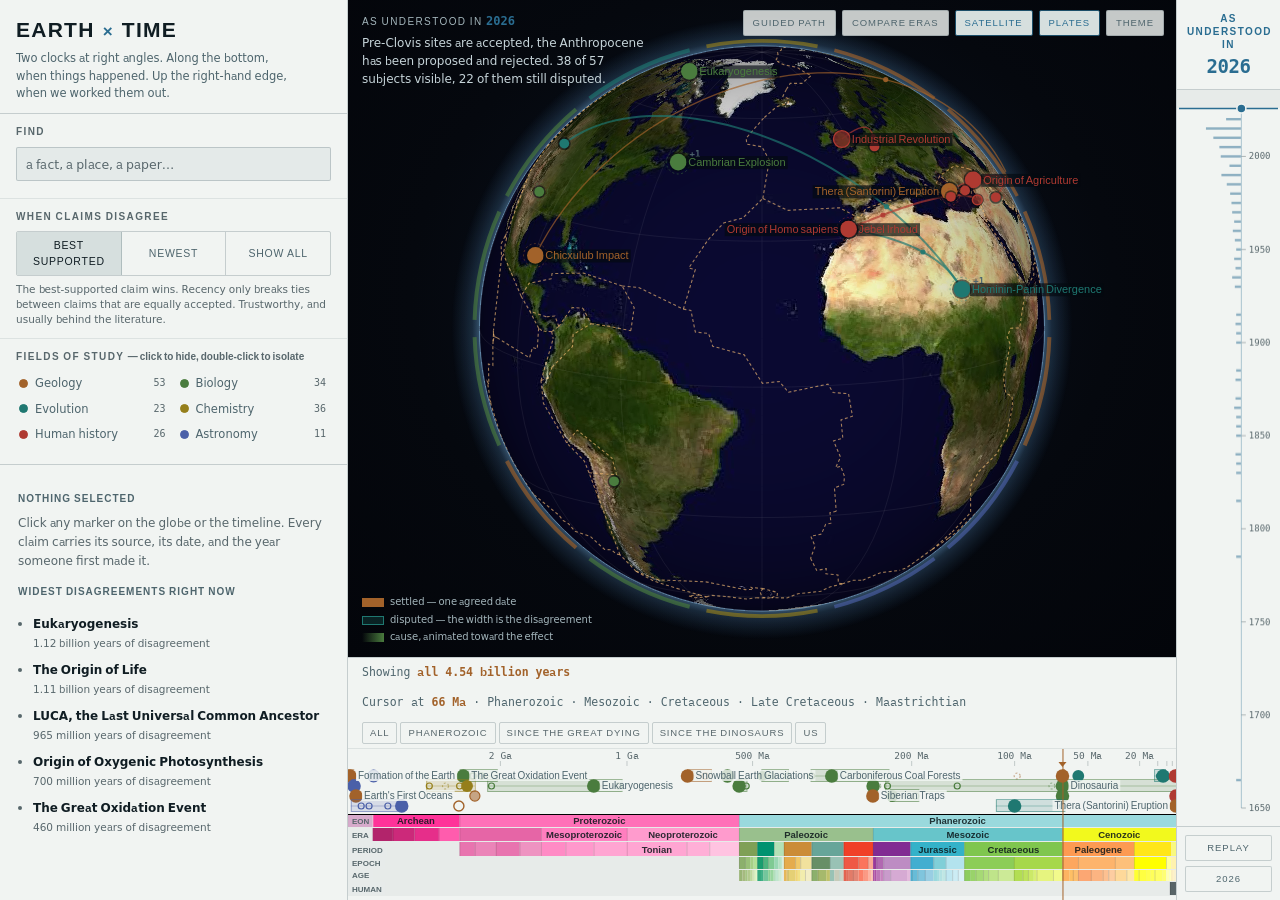
==== artifact.html @ 078c0644 "Make every small string readable, and measure it rather than eyeball it Two causes, one symptom: at " ====
<title>Earth × Time</title>
<style>
@font-face{font-family:'xt-sans';font-style:normal;font-weight:400;font-display:block;src:url([data-uri]) format('woff2');}
@font-face{font-family:'xt-sans';font-style:normal;font-weight:600;font-display:block;src:url([data-uri]) format('woff2');}
@font-face{font-family:'xt-cond';font-style:normal;font-weight:600;font-display:block;src:url([data-uri]) format('woff2');}
@font-face{font-family:'xt-mono';font-style:normal;font-weight:400;font-display:block;src:url([data-uri]) format('woff2');}
@font-face{font-family:'xt-mono';font-style:normal;font-weight:600;font-display:block;src:url([data-uri]) format('woff2');}

/* ============================================================
   TOKENS
   Palette: bathymetric slate ground, survey-sheet light ground.
   One chrome accent only — cyanotype — reserved for knowledge-time.
   Earth-time chrome is neutral; the stratigraphic ribbon supplies
   its colour, and that ribbon is where the boldness is spent.
   ============================================================ */
:root {
  --abyss:      #0A1317;
  --shale:      #101E25;
  --shale-2:    #162A33;
  --shale-3:    #1E3742;
  --chalk:      #DDE7E7;
  --chalk-dim:  #90A5AB;
  /* chalk-faint is the colour of every small string that explains what the axes
     are: the group labels, the presets, the resolver note, the search note, the
     empty panel. At 9.5-12px none of them is large text, so none gets the 3:1
     exemption and all of them need 4.5:1. It used to sit at 3.32:1 here and
     2.98:1 in light mode - where it got LIGHTER, which is backwards. Both values
     now clear 4.5:1 against the worst surface they land on, --shale-2. */
  --chalk-faint:#86959A;
  --cyanotype:  #55A0C6;
  --cyanotype-d:#2C6D91;
  --ochre:      #D08A44;
  --rule:       rgba(146,180,190,0.16);
  --rule-soft:  rgba(146,180,190,0.08);
  --sheen:      rgba(255,255,255,0.04);
  --ocean-hi:   #14323D;
  --ocean-lo:   #050C11;
  --land:       #33575F;
  --land-edge:  #82ABB5;
  --plate:      rgba(208,138,68,0.34);

  --sub-geology:       #C87F3C;
  --sub-chemistry:     #CFB74E;
  --sub-biology:       #6FA85F;
  --sub-evolution:     #3E9E96;
  --sub-astronomy:     #7A8FD4;
  --sub-human_history: #D0574F;

  --font-display: 'xt-cond', 'IBM Plex Sans Condensed', 'Helvetica Neue', Arial, sans-serif;
  --font-body:    'xt-sans', 'IBM Plex Sans', system-ui, sans-serif;
  --font-data:    'xt-mono', 'IBM Plex Mono', ui-monospace, 'Cascadia Mono', Consolas, monospace;

  --rail-w: 104px;
  --panel-w: 348px;
  --r: 2px;
  color-scheme: dark;
}

@media (prefers-color-scheme: light) {
  :root {
    --abyss:      #E6EBE9;
    --shale:      #F1F4F2;
    --shale-2:    #E4EAE9;
    --shale-3:    #D6DFDE;
    --chalk:      #101D23;
    --chalk-dim:  #4E656D;
    --chalk-faint:#58676C;
    --cyanotype:  #2A6D91;
    --cyanotype-d:#1B4E69;
    --ochre:      #A2622A;
    --rule:       rgba(20,50,62,0.20);
    --rule-soft:  rgba(20,50,62,0.09);
    --sheen:      rgba(10,30,40,0.03);
    --ocean-hi:   #8FAEB8;
    --ocean-lo:   #5F818C;
    --land:       #F4F7F4;
    --land-edge:  #5A757E;
    --plate:      rgba(162,98,42,0.40);

    --sub-geology:       #A2622A;
    --sub-chemistry:     #957F1B;
    --sub-biology:       #4A7C3E;
    --sub-evolution:     #1F7871;
    --sub-astronomy:     #4B60A8;
    --sub-human_history: #AF3A32;
    color-scheme: light;
  }
}

/* The viewer's explicit toggle must win over the media query in BOTH directions. */
:root[data-theme="dark"] {
  --abyss:#0A1317; --shale:#101E25; --shale-2:#162A33; --shale-3:#1E3742;
  --chalk:#DDE7E7; --chalk-dim:#90A5AB; --chalk-faint:#86959A;
  --cyanotype:#55A0C6; --cyanotype-d:#2C6D91; --ochre:#D08A44;
  --rule:rgba(146,180,190,0.16); --rule-soft:rgba(146,180,190,0.08);
  --sheen:rgba(255,255,255,0.04);
  --ocean-hi:#14323D; --ocean-lo:#050C11; --land:#33575F; --land-edge:#82ABB5;
  --plate:rgba(208,138,68,0.34);
  --sub-geology:#C87F3C; --sub-chemistry:#CFB74E; --sub-biology:#6FA85F;
  --sub-evolution:#3E9E96; --sub-astronomy:#7A8FD4; --sub-human_history:#D0574F;
  color-scheme: dark;
}
:root[data-theme="light"] {
  --abyss:#E6EBE9; --shale:#F1F4F2; --shale-2:#E4EAE9; --shale-3:#D6DFDE;
  --chalk:#101D23; --chalk-dim:#4E656D; --chalk-faint:#58676C;
  --cyanotype:#2A6D91; --cyanotype-d:#1B4E69; --ochre:#A2622A;
  --rule:rgba(20,50,62,0.20); --rule-soft:rgba(20,50,62,0.09);
  --sheen:rgba(10,30,40,0.03);
  --ocean-hi:#8FAEB8; --ocean-lo:#5F818C; --land:#F4F7F4; --land-edge:#5A757E;
  --plate:rgba(162,98,42,0.40);
  --sub-geology:#A2622A; --sub-chemistry:#957F1B; --sub-biology:#4A7C3E;
  --sub-evolution:#1F7871; --sub-astronomy:#4B60A8; --sub-human_history:#AF3A32;
  color-scheme: light;
}

/* ============================================================ BASE */
/* Must come before any class sets `display`. The UA rule for [hidden] is a bare
   element-less selector, so `.diffwrap { display: flex }` outranks it and the
   modal stays on screen covering the globe however many times JS sets .hidden. */
[hidden] { display: none !important; }

* { box-sizing: border-box; }
html, body { height: 100%; margin: 0; }
body {
  background: var(--abyss);
  color: var(--chalk);
  font-family: var(--font-body);
  font-size: 13px;
  line-height: 1.45;
  overflow: hidden;
  -webkit-font-smoothing: antialiased;
}
button, input, select { font: inherit; color: inherit; }
button { background: none; border: none; cursor: pointer; padding: 0; }
:focus-visible {
  outline: 2px solid var(--cyanotype);
  outline-offset: 2px;
}
.num { font-family: var(--font-data); font-variant-numeric: tabular-nums; letter-spacing: -0.01em; }
.lbl {
  font-family: var(--font-display);
  text-transform: uppercase;
  letter-spacing: 0.14em;
  font-size: 10px;
  font-weight: 600;
  color: var(--chalk-faint);
}
.sr { position:absolute; width:1px; height:1px; padding:0; margin:-1px; overflow:hidden; clip:rect(0 0 0 0); white-space:nowrap; border:0; }

/* ============================================================ SHELL */
.app {
  display: grid;
  grid-template-columns: var(--panel-w) minmax(0,1fr) var(--rail-w);
  grid-template-rows: minmax(0,1fr) auto;
  /* Viewport units, not height:100%. A percentage height resolves against the
     parent's height, so it needs an unbroken chain of sized ancestors all the
     way to <html>. Standalone that holds, because this file supplies its own
     html and body — but embedded in a host page it does not, and the whole
     layout collapses to zero with the globe inside it. */
  height: 100vh;
  height: 100dvh;
  min-height: 420px;
  width: 100%;
}
.instrument { grid-column: 1; grid-row: 1 / span 2; border-right: 1px solid var(--rule);
  background: var(--shale); display: flex; flex-direction: column; min-height: 0; }
.stage { grid-column: 2; grid-row: 1; position: relative; min-height: 0; overflow: hidden; }
/* Imagery of a lit planet wants to sit in space, not on a slate panel. */
.stage.space { background: radial-gradient(ellipse at 50% 45%, #0a1220 0%, #05080e 60%, #03050a 100%); }
.krail { grid-column: 3; grid-row: 1 / span 2; border-left: 1px solid var(--rule);
  background: var(--shale); position: relative; display: flex; flex-direction: column; }
.chron { grid-column: 2; grid-row: 2; border-top: 1px solid var(--rule); background: var(--shale);
  position: relative; }

/* ============================================================ IDENTITY */
.ident { padding: 14px 16px 12px; border-bottom: 1px solid var(--rule); flex: none; }
.ident h1 {
  font-family: var(--font-display);
  font-size: 21px; font-weight: 600; margin: 0;
  letter-spacing: 0.06em; text-transform: uppercase;
  display: flex; align-items: baseline; gap: 8px;
}
.ident h1 .x { color: var(--cyanotype); font-size: 17px; }
.ident p { margin: 5px 0 0; font-size: 11.5px; color: var(--chalk-dim); line-height: 1.5; max-width: 46ch; }

/* ============================================================ CONTROLS */
.controls { flex: none; border-bottom: 1px solid var(--rule); }
.group { padding: 11px 16px; border-bottom: 1px solid var(--rule-soft); }
.group:last-child { border-bottom: none; }
.group > .lbl { display: block; margin-bottom: 7px; }

.seg { display: flex; border: 1px solid var(--rule); border-radius: var(--r); overflow: hidden; }
.seg button {
  flex: 1 1 0; padding: 6px 4px; font-size: 10.5px; font-family: var(--font-display);
  text-transform: uppercase; letter-spacing: 0.07em; color: var(--chalk-dim);
  border-right: 1px solid var(--rule); transition: background .12s, color .12s;
  min-width: 0;
}
.seg button:last-child { border-right: none; }
.seg button:hover { background: var(--sheen); color: var(--chalk); }
.seg button[aria-pressed="true"] { background: var(--shale-3); color: var(--chalk); }
.resolver-note { margin: 6px 0 0; font-size: 10.5px; color: var(--chalk-faint); line-height: 1.45; min-height: 2.9em; }

.subs { display: grid; grid-template-columns: 1fr 1fr; gap: 3px 6px; }
.sub {
  display: flex; align-items: center; gap: 7px; padding: 3px 5px 3px 3px;
  border-radius: var(--r); cursor: pointer; text-align: left; width: 100%;
  font-size: 11.5px; color: var(--chalk-dim); transition: background .12s, color .12s;
}
.sub:hover { background: var(--sheen); }
.sub .swatch {
  width: 9px; height: 9px; flex: none; border-radius: 50%;
  border: 1.5px solid var(--sw); background: var(--sw);
  transition: background .12s, transform .12s;
}
.sub[data-on="false"] { color: var(--chalk-faint); }
.sub[data-on="false"] .swatch { background: transparent; }
.sub[data-focus="true"] { background: var(--shale-3); color: var(--chalk); }
.sub[data-focus="true"] .swatch { transform: scale(1.25); }
.sub .cnt { margin-left: auto; font-family: var(--font-data); font-size: 10px; color: var(--chalk-faint); font-variant-numeric: tabular-nums; }
.subs-hint { margin: 7px 0 0; font-size: 10.5px; color: var(--chalk-faint); }

/* ============================================================ SEARCH */
.search {
  width: 100%; box-sizing: border-box;
  background: var(--shale-2); border: 1px solid var(--rule); border-radius: var(--r);
  color: var(--chalk); font-family: var(--font-body); font-size: 12.5px;
  padding: 7px 9px; outline: none; transition: border-color .12s, background .12s;
}
.search::placeholder { color: var(--chalk-faint); }
.search:focus { border-color: var(--cyanotype); background: var(--shale-3); }
.results {
  list-style: none; margin: 6px 0 0; padding: 0;
  max-height: 236px; overflow-y: auto; scrollbar-width: thin;
  border: 1px solid var(--rule); border-radius: var(--r); background: var(--shale-2);
}
.results:empty { display: none; border: 0; }
.results li {
  display: flex; align-items: baseline; gap: 8px; cursor: pointer;
  padding: 6px 9px; font-size: 12px; color: var(--chalk-dim);
  border-bottom: 1px solid var(--rule-soft);
}
.results li:last-child { border-bottom: 0; }
.results li:hover, .results li[aria-selected="true"] { background: var(--shale-3); color: var(--chalk); }
.results li .when {
  margin-left: auto; flex: none; font-family: var(--font-data); font-size: 10px;
  color: var(--chalk-faint); font-variant-numeric: tabular-nums; white-space: nowrap;
}
.results li .when.later { color: var(--cyanotype); }
.results li mark { background: none; color: var(--ochre); font-weight: 600; }
.search-note { margin: 6px 0 0; font-size: 10.5px; color: var(--chalk-faint); }

/* ============================================================ DETAIL */
.detail { flex: 1 1 auto; overflow-y: auto; overflow-x: hidden; min-height: 0; scrollbar-width: thin; }
.detail::-webkit-scrollbar { width: 8px; }
.detail::-webkit-scrollbar-thumb { background: var(--shale-3); border-radius: 4px; }
.empty { padding: 26px 18px; color: var(--chalk-faint); font-size: 12px; line-height: 1.6; }
.empty strong { color: var(--chalk-dim); font-weight: 600; display: block; margin-bottom: 6px;
  font-family: var(--font-display); text-transform: uppercase; letter-spacing: .1em; font-size: 10px; }
.empty ul { margin: 10px 0 0; padding-left: 15px; }
.empty li { margin-bottom: 5px; }

.dt-head { padding: 14px 16px 12px; border-bottom: 1px solid var(--rule); }
.dt-kind { display: flex; align-items: center; gap: 8px; margin-bottom: 6px; }
.dt-kind .tag {
  font-family: var(--font-display); text-transform: uppercase; letter-spacing: .12em;
  font-size: 9.5px; padding: 2px 6px; border: 1px solid var(--rule); border-radius: var(--r);
  color: var(--chalk-faint);
}
.dt-head h2 { margin: 0; font-size: 17px; font-weight: 600; font-family: var(--font-display);
  letter-spacing: .01em; line-height: 1.2; text-wrap: balance; }
.dt-stmt { margin: 8px 0 0; font-size: 12.5px; color: var(--chalk-dim); line-height: 1.55; }

.resolved { padding: 12px 16px; border-bottom: 1px solid var(--rule); background: var(--shale-2); }
.resolved .big { font-family: var(--font-data); font-size: 20px; font-weight: 600;
  font-variant-numeric: tabular-nums; letter-spacing: -0.02em; line-height: 1.15; }
.resolved .pm { font-size: 12px; color: var(--chalk-dim); font-weight: 400; }
.resolved .prov { margin-top: 7px; font-size: 10.5px; color: var(--chalk-faint); line-height: 1.5; }
.resolved .prov b { color: var(--chalk-dim); font-weight: 600; }
.spread-note { margin-top: 6px; font-size: 10.5px; color: var(--ochre); }

.sect { padding: 12px 16px; border-bottom: 1px solid var(--rule); }
.sect > .lbl { display: block; margin-bottom: 9px; }

.claim {
  border-left: 2px solid var(--cl, var(--rule)); padding: 0 0 0 10px; margin-bottom: 12px;
  position: relative;
}
.claim:last-child { margin-bottom: 0; }
.claim .row1 { display: flex; align-items: baseline; gap: 8px; flex-wrap: wrap; }
.claim .date { font-family: var(--font-data); font-size: 12.5px; font-weight: 600; font-variant-numeric: tabular-nums; }
.claim .st {
  font-family: var(--font-display); text-transform: uppercase; letter-spacing: .1em;
  font-size: 9px; padding: 1px 5px; border-radius: var(--r); border: 1px solid currentColor;
}
.claim[data-win="true"] .date { color: var(--chalk); }
.claim[data-win="false"] { opacity: .72; }
.claim .stmt { margin: 4px 0 0; font-size: 11.5px; color: var(--chalk-dim); line-height: 1.5; }
.claim .src { margin: 4px 0 0; font-size: 10.5px; color: var(--chalk-faint); line-height: 1.45; }
.claim .src .kt { font-family: var(--font-data); color: var(--cyanotype); }
.claim .winner-flag {
  font-family: var(--font-display); text-transform: uppercase; letter-spacing: .1em;
  font-size: 9px; color: var(--ochre);
}
.claim .hist { margin: 5px 0 0; padding: 0; list-style: none; }
.claim .hist li { font-size: 10px; color: var(--chalk-faint); font-family: var(--font-data);
  display: flex; gap: 6px; line-height: 1.5; }
.claim .hist li span:first-child { color: var(--chalk-dim); flex: none; }
.claim.pending { opacity: .38; }
.claim.pending .date { text-decoration: line-through; }

.st-consensus  { color: var(--sub-biology); }
.st-contested  { color: var(--sub-chemistry); }
.st-proposed   { color: var(--cyanotype); }
.st-superseded { color: var(--chalk-faint); }

.edge-link {
  display: flex; align-items: baseline; gap: 8px; width: 100%; text-align: left;
  padding: 6px 8px 6px 6px; border-radius: var(--r); margin-bottom: 2px;
  transition: background .12s;
}
.edge-link:hover { background: var(--shale-3); }
.edge-link .arrow { font-family: var(--font-data); color: var(--chalk-faint); flex: none; font-size: 12px; }
.edge-link .who { font-size: 12px; color: var(--chalk); font-weight: 600; }
.edge-link .mech { font-size: 10.5px; color: var(--chalk-faint); display: block; margin-top: 1px; }
.edge-link[data-live="false"] { opacity: .34; }
.edge-link[data-live="false"] .who { text-decoration: line-through; }

.meta-row { display: flex; gap: 8px; font-size: 11px; margin-bottom: 5px; }
.meta-row .k { color: var(--chalk-faint); width: 96px; flex: none; }
.meta-row .v { color: var(--chalk-dim); }
.flagged { color: var(--ochre); }

/* ============================================================ STAGE */
#globe { display: block; width: 100%; height: 100%; touch-action: none; cursor: grab; }
/* The globe is exactly the size of .stage, and .stage is overflow:hidden, so the
   shared :focus-visible ring — painted 2px OUTSIDE the border box — is clipped
   away completely. On a role="application" element that swallows the arrow keys,
   that leaves a keyboard user with no sign of where focus is. Paint it inside. */
#globe:focus-visible { outline: none; box-shadow: inset 0 0 0 2px var(--cyanotype); }
#globe.dragging { cursor: grabbing; }
/* The stage's own background does not follow the theme: .stage.space is a fixed
   dark gradient with satellite imagery over it. The text on top did follow the
   theme, so in light mode a dark token landed on a near-black stage - #epistemic
   measured 3.25:1 there, and .as-of and the legend 2.74:1 over the chart ground.
   No single theme-independent colour fixes both, because the backdrop is dark
   regardless under imagery and theme-following under Chart. The discriminator is
   the basemap, and .stage.space is already toggled with it. */
.stage.space { --stage-fg: #C6D4D9; --stage-fg-dim: #A3B5BB; }
.stage       { --stage-fg: var(--chalk-dim); --stage-fg-dim: var(--chalk-dim); }
.stage-tl { position: absolute; top: 12px; left: 14px; pointer-events: none; max-width: 60%; }
.as-of {
  font-family: var(--font-display); text-transform: uppercase; letter-spacing: .14em;
  font-size: 10px; color: var(--stage-fg-dim);
}
.as-of b { color: var(--cyanotype); font-family: var(--font-data); letter-spacing: 0; font-size: 12px; }
.epistemic { margin: 4px 0 0; font-size: 12px; color: var(--stage-fg); line-height: 1.5;
  max-width: 52ch; text-wrap: balance; }
.stage-tr { position: absolute; top: 10px; right: 12px; display: flex; gap: 6px; }
.iconbtn {
  border: 1px solid var(--rule); border-radius: var(--r); padding: 5px 9px;
  font-family: var(--font-display); text-transform: uppercase; letter-spacing: .1em;
  font-size: 9.5px; color: var(--chalk-dim); background: color-mix(in srgb, var(--shale) 82%, transparent);
  transition: background .12s, color .12s; backdrop-filter: blur(3px);
}
.iconbtn:hover { background: var(--shale-3); color: var(--chalk); }
.iconbtn[aria-pressed="true"] { background: var(--shale-3); color: var(--cyanotype); border-color: var(--cyanotype-d); }
.stage-bl { position: absolute; left: 14px; bottom: 12px; pointer-events: none; }
.legend { display: flex; flex-direction: column; gap: 3px; }
.legend div { display: flex; align-items: center; gap: 6px; font-size: 10px; color: var(--stage-fg-dim); }
.legend .g { width: 22px; height: 9px; flex: none; }

.tip {
  position: absolute; pointer-events: none; z-index: 20; padding: 6px 9px;
  background: color-mix(in srgb, var(--shale) 94%, transparent);
  border: 1px solid var(--rule); border-radius: var(--r); font-size: 11.5px;
  max-width: 260px; transform: translate(-50%, -100%); margin-top: -12px;
  box-shadow: 0 6px 22px rgba(0,0,0,.35); backdrop-filter: blur(4px);
  opacity: 0; transition: opacity .1s;
}
.tip.on { opacity: 1; }
.tip .t { font-weight: 600; display: block; }
.tip .d { font-family: var(--font-data); font-size: 10.5px; color: var(--chalk-dim); }

/* ============================================================ KNOWLEDGE RAIL */
.krail-head { padding: 12px 10px 8px; text-align: center; border-bottom: 1px solid var(--rule); flex: none; }
.krail-head .lbl { color: var(--cyanotype); display: block; line-height: 1.3; }
.krail-year {
  font-family: var(--font-data); font-size: 19px; font-weight: 600; color: var(--cyanotype);
  font-variant-numeric: tabular-nums; margin-top: 2px; letter-spacing: -0.02em;
}
#krailcv { flex: 1 1 auto; width: 100%; display: block; touch-action: none; cursor: ns-resize; min-height: 0; }
.krail-foot { padding: 8px; border-top: 1px solid var(--rule); flex: none; display: flex;
  flex-direction: column; gap: 5px; }
.krail-foot .iconbtn { width: 100%; text-align: center; }

/* ============================================================ CHRONOSTRAT */
.chron-bar {
  display: flex; align-items: center; gap: 12px; padding: 5px 14px 4px;
  border-bottom: 1px solid var(--rule-soft); flex-wrap: wrap;
}
.chron-bar .rd { font-family: var(--font-data); font-size: 11.5px; font-variant-numeric: tabular-nums;
  color: var(--chalk-dim); }
.chron-bar .rd b { color: var(--ochre); font-weight: 600; }
.chron-bar .spacer { flex: 1 1 auto; }
.presets { display: flex; gap: 3px; }
.presets button {
  font-family: var(--font-display); text-transform: uppercase; letter-spacing: .09em;
  font-size: 9.5px; color: var(--chalk-faint); padding: 3px 7px;
  border: 1px solid var(--rule); border-radius: var(--r); transition: background .12s, color .12s;
}
.presets button:hover { background: var(--shale-3); color: var(--chalk); }
#chroncv { display: block; width: 100%; touch-action: none; cursor: crosshair; }

/* ============================================================ DIFF */
.diffwrap { position: absolute; inset: 0; background: color-mix(in srgb, var(--abyss) 88%, transparent);
  backdrop-filter: blur(5px); z-index: 30; display: flex; align-items: center; justify-content: center;
  padding: 26px; }
.diff { background: var(--shale); border: 1px solid var(--rule); border-radius: var(--r);
  max-width: 720px; width: 100%; max-height: 100%; display: flex; flex-direction: column;
  box-shadow: 0 20px 60px rgba(0,0,0,.5); }
.diff-head { padding: 14px 18px; border-bottom: 1px solid var(--rule); display: flex;
  align-items: center; gap: 14px; flex-wrap: wrap; }
.diff-head h2 { margin: 0; font-family: var(--font-display); font-size: 15px; text-transform: uppercase;
  letter-spacing: .1em; font-weight: 600; }
.diff-head .yr { display: flex; align-items: center; gap: 6px; font-size: 11px; color: var(--chalk-dim); }
.diff-head input[type=number] { width: 66px; background: var(--shale-2); border: 1px solid var(--rule);
  border-radius: var(--r); padding: 3px 6px; font-family: var(--font-data); font-size: 12px;
  font-variant-numeric: tabular-nums; }
.diff-body { overflow-y: auto; padding: 4px 18px 18px; }
.diff-grp { margin-top: 14px; }
.diff-grp > .lbl { display: block; margin-bottom: 6px; }
.diff-item { padding: 7px 0 7px 11px; border-left: 2px solid var(--dc, var(--rule)); margin-bottom: 7px; }
.diff-item .who { font-size: 12px; font-weight: 600; }
.diff-item .what { font-size: 11.5px; color: var(--chalk-dim); margin-top: 2px; line-height: 1.5; }
.diff-item .trans { font-family: var(--font-data); font-size: 10.5px; color: var(--chalk-faint); margin-top: 3px; }
.diff-empty { font-size: 12px; color: var(--chalk-faint); padding: 20px 0; }

/* ============================================================ TOUR */
.tourbar {
  position: absolute; left: 50%; transform: translateX(-50%); bottom: 14px; z-index: 22;
  display: flex; align-items: center; gap: 12px; padding: 8px 14px;
  background: color-mix(in srgb, var(--shale) 92%, transparent);
  border: 1px solid var(--rule); border-radius: var(--r); backdrop-filter: blur(6px);
  box-shadow: 0 8px 26px rgba(0,0,0,.4); max-width: min(620px, 88%);
}
.tourbar .step { font-size: 11.5px; color: var(--chalk-dim); line-height: 1.45; }
.tourbar .step b { color: var(--chalk); display: block; font-family: var(--font-display);
  text-transform: uppercase; letter-spacing: .1em; font-size: 10px; margin-bottom: 2px; }
.tourbar .n { font-family: var(--font-data); font-size: 10.5px; color: var(--chalk-faint); flex: none; }

/* ============================================================ RESPONSIVE */
@media (max-width: 1080px) {
  :root { --panel-w: 296px; --rail-w: 84px; }
}
@media (max-width: 860px) {
  body { overflow: auto; }
  /* The strip is shrink-to-fit anchored right, inside an overflow:hidden stage,
     so as the stage narrows it grows off the LEFT edge and is clipped: at 390px
     "Guided path" spans -64 to -1, and #btn-tour is the only entry point the
     tour has. Span the stage and scroll instead — and start at flex-start, not
     flex-end, because content overflowing the START edge of a flex scroll
     container cannot be scrolled to in Chromium or WebKit. */
  .stage-tr { left: 12px; right: 12px; justify-content: flex-start;
    overflow-x: auto; overscroll-behavior-x: contain; scrollbar-width: none; }
  .stage-tr::-webkit-scrollbar { display: none; }
  .stage-tr .iconbtn { white-space: nowrap; flex: none; }
  .stage-tl { top: 52px; }          /* the strip now owns the top line */
  .app { grid-template-columns: minmax(0,1fr) var(--rail-w); grid-template-rows: 46vh auto auto; height: auto; min-height: 100vh; min-height: 100dvh; }
  .stage { grid-column: 1; grid-row: 1; }
  .krail { grid-column: 2; grid-row: 1 / span 2; }
  .chron { grid-column: 1; grid-row: 2; }
  .instrument { grid-column: 1 / span 2; grid-row: 3; border-right: none; border-top: 1px solid var(--rule); }
  .detail { overflow: visible; }
}

/* A one-finger vertical swipe has to scroll the page. With touch-action:none on
   all three surfaces it never did: at 390x844 the page is 1572px tall in an
   870px viewport, and a 240px upward swipe took the globe from phi 12 to -89,
   or knowledge-time from 2026 to 1979, with scrollY still 0 — while on the
   timeline, whose pan reads only clientX, it did nothing at all. That is 718px
   of an 870px first screen that refuses to scroll.

   pan-y hands the vertical axis back to the browser and keeps everything
   horizontal-dominant. The browser fires pointercancel when it takes a gesture
   over, which the pointer bookkeeping in src/80_boot.js already handles.

   The trade, deliberately: kSet reads only clientY, so the knowledge rail's
   vertical drag-scrub is gone on touch. Tap-to-set stays, so do Home/End and
   the arrow keys, and an unrequested 47-year jump is worse than losing a scrub.
   Vertical rotation of the globe survives through the two-finger path, whose
   midpoint handler already moves both lam and phi. */
@media (pointer: coarse) {
  #globe, #krailcv, #chroncv { touch-action: pan-y; }
}

@media (prefers-reduced-motion: reduce) {
  * { transition-duration: 0.01ms !important; animation-duration: 0.01ms !important; }
}
</style>

<div class="app">

  <!-- ============================ INSTRUMENT COLUMN ============================ -->
  <aside class="instrument">
    <div class="ident">
      <h1>Earth <span class="x">&times;</span> Time</h1>
      <p>Two clocks at right angles. Along the bottom, when things happened.
         Up the right-hand edge, when we worked them out.</p>
    </div>

    <div class="controls">
      <div class="group">
        <label class="lbl" for="search">Find</label>
        <input class="search" id="search" type="search" autocomplete="off" spellcheck="false"
               placeholder="a fact, a place, a paper&hellip;"
               role="combobox" aria-expanded="false" aria-controls="results" aria-autocomplete="list" />
        <ul class="results" id="results" role="listbox" aria-label="Search results"></ul>
        <p class="search-note" id="search-note"></p>
      </div>

      <div class="group">
        <span class="lbl" id="lbl-res">When claims disagree</span>
        <div class="seg" role="group" aria-labelledby="lbl-res" id="resolver">
          <button data-mode="consensus" aria-pressed="true">Best supported</button>
          <button data-mode="frontier"  aria-pressed="false">Newest</button>
          <button data-mode="spread"    aria-pressed="false">Show all</button>
        </div>
        <p class="resolver-note" id="resnote"></p>
      </div>

      <div class="group">
        <span class="lbl" id="lbl-sub">Fields of study <span style="text-transform:none;letter-spacing:0">— click to hide, double-click to isolate</span></span>
        <div class="subs" role="group" aria-labelledby="lbl-sub" id="subjects"></div>
        <p class="subs-hint" id="subhint"></p>
      </div>
    </div>

    <div class="detail" id="detail" tabindex="-1" aria-live="polite"></div>
  </aside>

  <!-- ================================= STAGE ================================== -->
  <main class="stage" id="stage">
    <!-- application, not img: arrow keys must reach the canvas to rotate it,
         and a screen reader should not swallow them. Selections are announced
         through the detail panel, which is the aria-live region. -->
    <canvas id="globe" tabindex="0" role="application"
            aria-label="Orthographic globe of dated claims about Earth history. Arrow keys rotate, plus and minus zoom, Escape clears the selection."></canvas>

    <div class="stage-tl">
      <div class="as-of">As understood in <b id="asof-year">2026</b></div>
      <p class="epistemic" id="epistemic"></p>
    </div>

    <div class="stage-tr">
      <button class="iconbtn" id="btn-tour">Guided path</button>
      <button class="iconbtn" id="btn-diff" aria-pressed="false">Compare eras</button>
      <button class="iconbtn" id="btn-basemap" aria-pressed="true">Satellite</button>
      <button class="iconbtn" id="btn-plates" aria-pressed="true">Plates</button>
      <button class="iconbtn" id="btn-theme">Theme</button>
    </div>

    <div class="stage-bl">
      <div class="legend">
        <div><span class="g" id="lg-solid"></span> settled — one agreed date</div>
        <div><span class="g" id="lg-band"></span> disputed — the width is the disagreement</div>
        <div><span class="g" id="lg-arc"></span> cause, animated toward the effect</div>
      </div>
    </div>

    <div class="tip" id="tip" role="status"></div>
  </main>

  <!-- =========================== KNOWLEDGE-TIME RAIL =========================== -->
  <aside class="krail">
    <div class="krail-head">
      <span class="lbl">As understood in</span>
      <div class="krail-year num" id="krail-year">2026</div>
    </div>
    <canvas id="krailcv" tabindex="0" role="slider"
            aria-label="Knowledge time: the year you are reading the record from"
            aria-valuemin="1650" aria-valuemax="2026" aria-valuenow="2026"></canvas>
    <div class="krail-foot">
      <button class="iconbtn" id="btn-play" aria-pressed="false">Replay</button>
      <button class="iconbtn" id="btn-now">2026</button>
    </div>
  </aside>

  <!-- ============================ EARTH-TIME AXIS ============================= -->
  <section class="chron">
    <div class="chron-bar">
      <span class="rd">Showing <b id="rd-window">all 4.54 billion years</b></span>
      <span class="rd" id="rd-cursor"></span>
      <span class="spacer"></span>
      <span class="presets" id="presets">
        <button data-t0="0" data-t1="4600000000">All</button>
        <button data-t0="0" data-t1="541000000">Phanerozoic</button>
        <button data-t0="0" data-t1="252000000">Since the Great Dying</button>
        <button data-t0="0" data-t1="70000000">Since the dinosaurs</button>
        <button data-t0="0" data-t1="60000">Us</button>
      </span>
    </div>
    <canvas id="chroncv" tabindex="0" role="slider"
            aria-label="Earth time axis. Drag to pan, scroll to zoom, arrow keys to move the cursor."
            aria-valuemin="0" aria-valuemax="4600000000" aria-valuenow="0"></canvas>
  </section>

</div>

<div class="diffwrap" id="diffwrap" hidden>
  <div class="diff" role="dialog" aria-modal="true" aria-labelledby="diff-title">
    <div class="diff-head">
      <h2 id="diff-title">What changed</h2>
      <span class="yr">between <input type="number" id="diff-a" min="1650" max="2026" step="1" value="1975" /></span>
      <span class="yr">and <input type="number" id="diff-b" min="1650" max="2026" step="1" value="2026" /></span>
      <span class="spacer" style="flex:1"></span>
      <button class="iconbtn" id="diff-close">Close</button>
    </div>
    <div class="diff-body" id="diff-body"></div>
  </div>
</div>

<div class="tourbar" id="tourbar" hidden>
  <span class="n" id="tour-n">1 / 6</span>
  <span class="step" id="tour-step"></span>
  <span style="flex:1"></span>
  <button class="iconbtn" id="tour-prev">Back</button>
  <button class="iconbtn" id="tour-next">Next</button>
  <button class="iconbtn" id="tour-exit">Exit</button>
</div>

<script>
/* ============================================================================
   EARTH x TIME — core
   Assets injected at build time by tools/build.py
   ========================================================================== */
'use strict';

const LAND_ENC   = 'j3DhgFlB9B1IExDsB6IJwCyBkCZ|t+J-+E5DHlFiC+EOiEnC|p6Cj8EwCZkBjDnO-BrHaqGgC2EkDgHA|tyH-yEgFC-CnB5Ec6CK|9lG7vEsEAmBlBlJCjDmB4GB|7oE9tEVrCxEVnGIzBuB8FeUsDgDoB0DlE|[base64]|vnE1rDsF1BpIzBhGgC5EqDkHtCwDiDmDzC|j1DlmD0BdTVnFZfeoFwB|ysEtjDhDDMqCmDbPpB|6iJxxC4FFX1E1DV1C6EsBY|i6K5xCuCbhDhEYdpDZzBpDxCvBpFcWmCgHmEkDkEuBeOZ|o9KpoCoEtDyDMjB9CvBA9DhFlBakB0BTkBlCawBsBI8CjE2FuDtBS5B|ouKpsBpDe7CmDmGjE|kkDjbUpErBAlFtSrDpB3CmBxB8FoCgEZqFesC4Dc6CsC+CkF4BhD|[base64]|84HnU9BHoDmDwEQ5FtD|6rHlQuCnB3ETqC8B|61HlQJjBzFJ+FuB|o5GxNoEU+J5DpCXrS6DsB8BkF3B|+vJ9KtD1B7DkB0DwBsBduB0C0BJXpC|+kIlGYvB7FcOkB2EP|qsIpCSnDiClB0BkCkEoBwMrE4ClDsDnBQhB7BFOpBgHtGxFe1DkEzCc9CnBItBxBV-GuC-CTiCmCtB6DxI4DrBlB9B0CsDmB9CArDyC2DkByDxB|w6H6CjDpC-GAJxB6B3B6EyB1DxCqD7G5BEe0BtCFhB8DpBTIlFjCKI4DtBsBwC4G2BwBkEb0EiB|shIoClBhErB6DiBsCwBjC|0zG1LlCBnEqD-HiMzGqHuENqGpGgCAsE-DZzBqF1ERxF|4rH0DoC5BrCHRlD9BrBZ-E7LkCnC+EB0DmBqBgDJO2BoDauH2H+EhD3DpEkB7C|48H6QKtCV5BVgCdfCrCrCkBCuCnBetDpBmDgDWboDwBDwB+B1C|uiFsM3BNdyBSkGoDxEjB1C|+3HyU9BvCnBsBkBqCkBEJpBuB8BF7B|gtH0SzC7B0EgGMzBrCvC|g7HqYSnCxBSS9BdNf4CkBSlByBuCZ|0yHglB8BBS3C3BpCElDuEjBIvCnCiCzESYsB7BcL6CaVc+EmBA|lxE4nBqFNoDhC1ELvB1BjGwBoEUjC+B0BQ|28GslBrDLB4BqEsBb3C|r-EwtBgL9EjHbqBkBnDsC7GyBYQrGtBsFyCmFb|syHytBbzBpBmD6CuDcRvBtE|otIqkCZ9B1DLkBkCsDG|ifusCblDpFgCIgB+FG|uSuyCmBtBJzC1BRpBiEkCS|+5IqqCtBhEhGhB7CnCrBoClItBgCtBpBtDpCBQ6BhC+BuGqEkGGiCyDqBfkE6Cc2EgD0BgBrE5B-BAhC|6-Is4C6CMOnC9CP3B-BjDsBjBlClCBJgCgByBkCCmBsE8D3C|-2HghDpEU5EsCRyBmFfwExD|nwDslDpB3BoBWsBNVV2EVTtBsBKcpCZ3BnCKD8BpC3BlBCuBe9BQhGBgBqBbS4DsE8D4BtB5B|tpIisD+BGTnC4BzB3DuCHwBeH|q-IwlDgCxD9CWnB7C8BvDvBoBpBxBG+JlBgCG4C6BcXecKgCnH|xNwoDrGb0BkChBgC+F0CkCnBnCzE|sZovDlBzBrC+B+CWUf|-xJoyD-BXpBuB8CgBkCX1Bd|-Fo1DjCjCmEIpCtDiCDkF9FuCLnB7BYhBrNzChBM4EyC3DkBkCUXsCgDFKmB5DyBNgChBdjB+CqC2DgEA|pqFqjEkK7D5BTlEsB7EhCVkB1CF4BgBeuDuBF|-c+kEPpBoCrBhKnDlIe+BcrEgBwDelEQsEyBkDrBkMwB|33EqmE3CcckBsDJvB1B|-9KmlEqBPNuBuFJ8D7BnFhBbrC5KoCTwBrCPcdjBbAgIkKvDDnB|p-FmqEpIUmDwBkFjC|rlL6tEzCDAsB8EPnCX|[base64]|pkHoyEfduEU4ChBqCiBuDzCgBatBiC4DBoCX8BrDgH9BHbnDFoBXVXhHc1OpBhI8C8Ja-KKhBY0EaxGQiDqCuHa|-wG6yE3BpBjDuB8ED|14EmyEpGV3CmB0FUuDjB|jtFqyEyBnB8B0BiFauDhCJpB8FsBuH5C2DO+GhC0D1C1Dd+N1DjE3DzF4CxCHJjB2FzCqB9BVtBxHkCoFzD3J+BzHyD3Fd1BWqBwB8HKTWoD+CRchM8E9LLvHczBWiCe5CAViCyB4BoHsBvBpB|1oG2zE+FFrBvBiDbL5BlFTrGqCkEOlCqBsCe|m-IuyEtHKsEeiDnB|r6FyxEtEtBnB4CiDsBgIRrFjC|9wH6uEnFf1F+BgE0D9BmB2OFkEtBtH7BvCnC|utJm2ElJGmJF|n7F+1ErGB+DuBuCrB|miJk3ExBvB1KL-DoB4D4BwMjB|-kGu5EwBdZvC1IkBDyBkIY|t4Gs4E2ENKf-MjCpDUmEc7LE0EwC2M-B7C+B6BW4ClB|izDutE1HCtEwC+FoD7BI6E4BReiLqCgOsBsBZ3UtEjG7DO1B6DzB|r9Fm6EmGT6EpCkQGyCxB5TbrFW9C+CtGc8EW|roHq7E5BnCvLZwH4C6FK|[base64]|oiDyyCyChC1BDtB3CWtCqDtB+FGE+DrCmCO2B2DEhCsCzBPFvBTqDpCWhCgDuFoBAmD7Hb5EzD8EzG|r8Gs7E1GCsHSVT|uxB27E-HJsBQlBUkEO2DnB|1-Fk8ExECfyBkGdRV|joG08EaZhLe+BUxCoB8K-B|kyG08EnLZqF8CyGnBTZ|wkBs-EyGtB-EZ5DvDtCBpEmB6BYtI6D0PC|8yB6gF+DV3IpBpL6BkQG|omDkhFhHjBlCQkBUtECyMB|8nG49E9JKxH0CwJ6BwI9CP5B|huFq-EuCT-JnCjEIjCayBoBjHyB6E0BbQ2EC4KlD|-oEmmFqNdzLnCsEAtLrDtLf4CHrBJ0Bf1IzC4DbrFlB7RSHe2DQduByGX-F2B4F+B1D6BmKOvLE-H4CyYuC0VB|[base64]';
const PLATE_ENC  = 'b1tD+GsCwJvB|yP5sDoK8E+X3C|ogC-9C-H5LvGb|ogC-9C+L4E|msCn5C+GiC0CwFsGuBMwCiM8C+D6F0F+BGyDmHwCEmDqSyG|w0DwZ-D4D|yoEzNlFtKuDnJ5E5CkHpF6C7J|x7B6uCuMvFmbAkJpFgFiEsTyC|yN0qCmH4C|4UstCoIE|gdwtC4B5C|4e2qCyDK0BqD|+jBquCiEvC|w0DwZxC5F6L7LgHpCyEhNXhG|x9C8e2DuQhDQwHqM0GuHqJuC+J6I|x9C8eqDJuC1I0FJ8BjFiNlDuHzL8GW2DvEoQ6CmCzDwGb+BzJ7EnBmBhI9DdyDxH3B1EoCOoC-EC3DhErB0ClM|hZ75B9CTwB5FxCPjBxFnFdsDtGZ-H|7gB31CoGrJ2FcwBlEkJ-ByFlI8DhB|+rEpzB8IpFsH3JmCzG3CzHsElD8ByBgFvD6EiE2VnJ1BjCoGtC4UxD|26GhjDsJ1BmFmCqHvBkBqCkK1BiBmCuB1C6GjBmSQgClHuMzB|4lJrtDoG3JoHX2F9FwJ8C|-3Ep7CpDFjB2CtHjB3D2HlPCPuE1EaH+Cne+E|-nLvjE+T6B8G2E4TzB4XiPiJxC8EgHggB9EuCoDkEZ8BsDzCOmFiHgFd6FmPKqO|uiK96DylBxI|-nLvjE+T6B8G2E4TzB4XiPiJxC8EgHggB9EuCoDkEZ8BsDzCOmFiHgFd6FmPKqO|b1tDvI9BzEjE9RjBnH3E9Ma|94EjoDe6M|iiE4wBrOE9B4F-FlB3R4P|kxGpQgJpE0XrC|4xH-WiVuG|6mIxQyCmD|0-J-3D6C9C|8tK-5C2D+B|yxKh4CuN+D|-nLpqC2HsPqCuL|g-Kj0CgF4BgEiI|-nLpqC2HsPqCuL|-9KvvBoF+MhCsF|5iLlwBlFtQ|goLzgC3K1R4B5B|5iLlwBlFtQ|1gLndgFG|17KhdcD|+1IlD2DhH|05InKqM9G|mpJ5O2KqC|8zJvMgChC|81JxOiBN|+2J-O0BrB|mpJ5OqJxD|qvJvTrJqC|y4JrQ6J9F4HHmC-E|qsKxbkFvOuHpE|j7D+lBxV4C5S9CIjCvOrEhEhG|51FmZwI1E|3-DiVuLX|p0DqUQuJpHmI|51FmZ1cqM|lzG4jB4Gnd|vnGyE4c7C6ByEqDADwI|iiE4wBkEoCOyIkFhBEqFiFyF|+wEslCuNxKyOpF4V2C|s7Ho8EgJlIwdvR|tfkrE2IuEsPX4ZkFlDwDMiFnUoErFiD2CahHkBg1B0Fu0CoC8rC5D2gB5D6T3J|x7B6uCiEsSxE8GlKsBXoDoMwL|+gJ2xClFnN|v5H0wC1FI+BkF1HmDkDyIlDmBVqE|v5H0wC1CiOvJyI|+gJ2xCkSkKiV0S|-nLglD4vBiI4UwJ|koKuuD8ftJ|-nLglD4vBiI4UwJ|vjJy2D2M0BkR9Q|v5H0wC6K1KkHjD|xnH6iCkPrV|j7D+lBkIGuVnH|zsGAbjI-GbjEpJ7COvC9I7CC9DvR|-3Ep7CsJsvB|zuE9rBbqFpIkH|53Evf9KwPNwJ|ljFvGmHwS|+gI+yB2IyK|0pIw9B4LyI|s1IimCsGzB|itIgO0H4E|20I4SewDyIc|m+IkXqH0DmC6HhCkIxGkG|i-I6wBpD0T|-9KvvB5EV|1gLndxB7B|niLjfqCzH|17KhdnE1J|9-K3mB7CtJ|94EjoD+GlH4QzE|nhE9zDsPlF|7xDj5DhO3D|9-D78DuE1B8OyD|7xDj5DoF7B|zsD-6D8G6CqNJ|goB6rCUF|u7B8mCzIuJ|6yBqwClK1E|6oCioC9ChM|6oCioCY4CuIsD|gyCmuCiG-D+B-E|gyCmuCpMiE7S9B|koKuuD9CsC2EgF0L2F|w1Kw7DzhBB-RkH|8hJyiEiE5GxJ7DO5L|68IisDezKzI7IIvS|68IisD-sByG9RlChNxJ0FxPkK-FwCwBmIjDmK2E0E-DuC7L|+gG6cwFC6GsG4W0B|gkH8kB+IqH+Dd|+gG6cDuB|6gGoef4P8CmK|y4F8NsF1J|+9FmEuCvB|sgG2CqKzOuGrE|gkH8kB9D6G-L6GnBiH6KkEyFgI6K9G4IG|zuE9rByPmBT6HrQoK3H5G|l5G6rBY0B|l5G6rB1B3D2HpE|l5G6rBuDF|31G0rBoDjG|lzG4jBW4B|kzHsxBNS|2yH+xB5B1G|8wHorBrCjK|wuHkhBqL1D|65HudyIpb|49H2E0ExC|49H2EbnB|88HuDdhD|82HgEvHCNnE|+uHFuI-FN9C2H2B|0+HtHW+D|+7HRegE|+uHFpBhH|0tHnHiD-BMrG|spIrNuC4D|q-HvDrD+C|q-HvDuBhB|4gIxE2IpE|upI7IsCX|4xH-WVsH|ixHzPqYoC|y1IpCxMsC|gpICzGiC|05InK1L0B|+tIzIjCf|+1IlD-HtF|+gG6c9E3KkF3IXzG|y4F8NNyN|k4FubqEkEsEpB|+7HMtBnB|w6HbzD8E|tfkrE3G-EmF3B3B7C9LlChMjH|yoEzNoKNeuFuJnBmL6DiGjCmF0GqK4F|8tK-5CrHlK|wmKlkDhIhHhD3GoE-F|kzHsxBgIzC|k7H4uB6FmE|kzHsxBsI+B0FwF4B4G|8iIy-B4GhC|42H++B4FyF|42H++BkMU|itIgOhE9N|20I4SiQ-G0EvFmBxH|w8IrFyFqEwIH|yqJpB8IhEuClJ|y1IpC+GhD|y1IpCMb|w-I9GkMJ|w8IrFgDxB|0rJnHgDB|0rJnHgDB|0uJpHoFlF|w-I9G2J7H|+2J-OtErD|qvJvTgFjBoEoE|m+IkX4D+LtF+K|w8IguByC6C|k5K5a5MX|67K1hBIpL|84KruBmDsB|k5K5a2C7G|67K1hByES|sgLjhBlBnH|m-KroBiB9BlE1C|sgLjhB4EqB|-nLnfQG|klL5f8CS|-nLnfQG|k5K5a2JpB|-nL3eQJ|6iLjcmFzC|-nL3eQJ|vnLhfUA|7mLhf0EB|1gLnd3EoBtBhD|5kHnsBlEjGiHpD|9hH11BuCoHpFmC|hgHh-BhBxFwDxB|z9GlmCkDkB|v6GhlCLoElF4B|9hH11B8BrJ|jsGoFH-C|rsGoCsBmC|-qGuEjBa|jsGoFJoB|rsGoCHnC|-qGuEwDE|-6BhuDtIkBqB-BhGLjagG1nBxD9O4E|-6BhuDvChDuB3G2ErB|r3Bn5DoDO|t4Cv4D0PpCiIgC|3gC54DsJN|j0B54DkEgDNuDxKqE|u4DwkB0JoM|u4DwkBzB1GpGR|wwDodnIE3BjDtSjD|0uCimBjK2RsBoE|0uCimByBzL8DpD|0oB0rCyI9GoKmC|u7B8mCiInCqFuD|i0CkXvLjNjIuBvD9CqCxDrF7MkD-GkGxCqCxEe7NjE3GnLjG5BxHwDpD|ogC-9C+F6J|mmCl0C+EoKtSoO|r5EuRhD6DpFjB|3hFkUxLM|p9E2OlDN|vgFoO-CD|vjFkOnCU|3lF4OxH4F|p9E2OqB1C|p9E2O+D4C|r5EuRkG2I+FQ|ptE0asFzF|ljFvG4E+BuC8E|-7EKqLmKF8E+I0F|9nEgVmIC';
const ICS        = [{"n":"Hadean","t":"eon","b":4600.0,"e":4031.0,"c":"#AE027E"},{"n":"Archean","t":"eon","b":4031.0,"e":2500.0,"c":"#FF3399"},{"n":"Proterozoic","t":"eon","b":2500.0,"e":538.8,"c":"#FF70B8"},{"n":"Phanerozoic","t":"eon","b":538.8,"e":0.0,"c":"#9AD9DD"},{"n":"Eoarchean","t":"era","b":4031.0,"e":3600.0,"c":"#B2246B"},{"n":"Paleoarchean","t":"era","b":3600.0,"e":3200.0,"c":"#CC297A"},{"n":"Mesoarchean","t":"era","b":3200.0,"e":2800.0,"c":"#E62E8A"},{"n":"Neoarchean","t":"era","b":2800.0,"e":2500.0,"c":"#FF5CAD"},{"n":"Paleoproterozoic","t":"era","b":2500.0,"e":1600.0,"c":"#E665A6"},{"n":"Mesoproterozoic","t":"era","b":1600.0,"e":1000.0,"c":"#FF7EBF"},{"n":"Neoproterozoic","t":"era","b":1000.0,"e":538.8,"c":"#FF9BCD"},{"n":"Paleozoic","t":"era","b":538.8,"e":251.902,"c":"#99C08D"},{"n":"Mesozoic","t":"era","b":251.902,"e":66.0,"c":"#67C5CA"},{"n":"Cenozoic","t":"era","b":66.0,"e":0.0,"c":"#F2F91D"},{"n":"Siderian","t":"period","b":2500.0,"e":2300.0,"c":"#E874AF"},{"n":"Rhyacian","t":"period","b":2300.0,"e":2050.0,"c":"#EB84B8"},{"n":"Orosirian","t":"period","b":2050.0,"e":1800.0,"c":"#E874AF"},{"n":"Statherian","t":"period","b":1800.0,"e":1600.0,"c":"#EE93C1"},{"n":"Calymmian","t":"period","b":1600.0,"e":1400.0,"c":"#FF8BC5"},{"n":"Ectasian","t":"period","b":1400.0,"e":1200.0,"c":"#FF98CC"},{"n":"Stenian","t":"period","b":1200.0,"e":1000.0,"c":"#FFA5D2"},{"n":"Tonian","t":"period","b":1000.0,"e":720.0,"c":"#FFA5D2"},{"n":"Cryogenian","t":"period","b":720.0,"e":635.0,"c":"#FFAFD7"},{"n":"Ediacaran","t":"period","b":635.0,"e":538.8,"c":"#FFC3E1"},{"n":"Cambrian","t":"period","b":538.8,"e":486.85,"c":"#7FA056"},{"n":"Ordovician","t":"period","b":486.85,"e":443.1,"c":"#009270"},{"n":"Silurian","t":"period","b":443.1,"e":419.62,"c":"#B3E1B6"},{"n":"Devonian","t":"period","b":419.62,"e":358.86,"c":"#CB8C37"},{"n":"Carboniferous","t":"period","b":358.86,"e":298.9,"c":"#67A599"},{"n":"Permian","t":"period","b":298.9,"e":251.902,"c":"#F04028"},{"n":"Triassic","t":"period","b":251.902,"e":201.4,"c":"#812B92"},{"n":"Jurassic","t":"period","b":201.4,"e":143.1,"c":"#34B2C9"},{"n":"Cretaceous","t":"period","b":143.1,"e":66.0,"c":"#7FC64E"},{"n":"Paleogene","t":"period","b":66.0,"e":23.04,"c":"#FD9A52"},{"n":"Neogene","t":"period","b":23.04,"e":2.58,"c":"#FFE619"},{"n":"Quaternary","t":"period","b":2.58,"e":0.0,"c":"#F9F97F"},{"n":"Terreneuvian","t":"epoch","b":538.8,"e":521.0,"c":"#8CB06C"},{"n":"Series 2","t":"epoch","b":521.0,"e":506.5,"c":"#99C078"},{"n":"Miaolingian","t":"epoch","b":506.5,"e":497.0,"c":"#A6CF86"},{"n":"Furongian","t":"epoch","b":497.0,"e":486.85,"c":"#B3E095"},{"n":"Early Ordovician","t":"epoch","b":486.85,"e":471.3,"c":"#1A9D6F"},{"n":"Middle Ordovician","t":"epoch","b":471.3,"e":458.2,"c":"#4DB47E"},{"n":"Late Ordovician","t":"epoch","b":458.2,"e":443.1,"c":"#7FCA93"},{"n":"Llandovery","t":"epoch","b":443.1,"e":432.9,"c":"#99D7B3"},{"n":"Wenlock","t":"epoch","b":432.9,"e":426.7,"c":"#B3E1C2"},{"n":"Ludlow","t":"epoch","b":426.7,"e":422.7,"c":"#BFE6CF"},{"n":"Pridoli","t":"epoch","b":422.7,"e":419.62,"c":"#E6F5E1"},{"n":"Early Devonian","t":"epoch","b":419.62,"e":393.47,"c":"#E5AC4D"},{"n":"Middle Devonian","t":"epoch","b":393.47,"e":382.31,"c":"#F1C868"},{"n":"Late Devonian","t":"epoch","b":382.31,"e":358.86,"c":"#F1E19D"},{"n":"Mississippian","t":"epoch","b":358.86,"e":323.4,"c":"#678F66"},{"n":"Pennsylvanian","t":"epoch","b":323.4,"e":298.9,"c":"#99C2B5"},{"n":"Cisuralian","t":"epoch","b":298.9,"e":274.4,"c":"#EF5845"},{"n":"Guadalupian","t":"epoch","b":274.4,"e":259.51,"c":"#FB745C"},{"n":"Lopingian","t":"epoch","b":259.51,"e":251.902,"c":"#FBA794"},{"n":"Early Triassic","t":"epoch","b":251.902,"e":246.7,"c":"#983999"},{"n":"Middle Triassic","t":"epoch","b":246.7,"e":237.0,"c":"#B168B1"},{"n":"Late Triassic","t":"epoch","b":237.0,"e":201.4,"c":"#BD8CC3"},{"n":"Early Jurassic","t":"epoch","b":201.4,"e":174.7,"c":"#42AED0"},{"n":"Middle Jurassic","t":"epoch","b":174.7,"e":161.5,"c":"#80CFD8"},{"n":"Late Jurassic","t":"epoch","b":161.5,"e":143.1,"c":"#B3E3EE"},{"n":"Early Cretaceous","t":"epoch","b":143.1,"e":100.5,"c":"#8CCD57"},{"n":"Late Cretaceous","t":"epoch","b":100.5,"e":66.0,"c":"#A6D84A"},{"n":"Paleocene","t":"epoch","b":66.0,"e":56.0,"c":"#FDA75F"},{"n":"Eocene","t":"epoch","b":56.0,"e":33.9,"c":"#FDB46C"},{"n":"Oligocene","t":"epoch","b":33.9,"e":23.04,"c":"#FDC07A"},{"n":"Miocene","t":"epoch","b":23.04,"e":5.333,"c":"#FFFF00"},{"n":"Pliocene","t":"epoch","b":5.333,"e":2.58,"c":"#FFFF99"},{"n":"Pleistocene","t":"epoch","b":2.58,"e":0.0117,"c":"#FFF2AE"},{"n":"Holocene","t":"epoch","b":0.0117,"e":0.0,"c":"#FEF2E0"},{"n":"Fortunian","t":"age","b":538.8,"e":529.0,"c":"#99B575"},{"n":"Stage 2","t":"age","b":529.0,"e":521.0,"c":"#A6BA80"},{"n":"Stage 3","t":"age","b":521.0,"e":514.5,"c":"#A6C583"},{"n":"Stage 4","t":"age","b":514.5,"e":506.5,"c":"#B3CA8E"},{"n":"Wuliuan","t":"age","b":506.5,"e":504.5,"c":"#B3D492"},{"n":"Drumian","t":"age","b":504.5,"e":500.5,"c":"#BFD99D"},{"n":"Guzhangian","t":"age","b":500.5,"e":497.0,"c":"#CCDFAA"},{"n":"Paibian","t":"age","b":497.0,"e":494.2,"c":"#CCEBAE"},{"n":"Jiangshanian","t":"age","b":494.2,"e":491.0,"c":"#D9F0BB"},{"n":"Stage 10","t":"age","b":491.0,"e":486.85,"c":"#E6F5C9"},{"n":"Tremadocian","t":"age","b":486.85,"e":477.1,"c":"#33A97E"},{"n":"Floian","t":"age","b":477.1,"e":471.3,"c":"#41B087"},{"n":"Dapingian","t":"age","b":471.3,"e":469.4,"c":"#66C092"},{"n":"Darriwilian","t":"age","b":469.4,"e":458.2,"c":"#74C69C"},{"n":"Sandbian","t":"age","b":458.2,"e":452.8,"c":"#8CD094"},{"n":"Katian","t":"age","b":452.8,"e":445.2,"c":"#99D69F"},{"n":"Hirnantian","t":"age","b":445.2,"e":443.1,"c":"#A6DBAB"},{"n":"Rhuddanian","t":"age","b":443.1,"e":440.5,"c":"#A6DCB5"},{"n":"Aeronian","t":"age","b":440.5,"e":438.6,"c":"#B3E1C2"},{"n":"Telychian","t":"age","b":438.6,"e":432.9,"c":"#BFE6CF"},{"n":"Sheinwoodian","t":"age","b":432.9,"e":430.6,"c":"#BFE6C3"},{"n":"Homerian","t":"age","b":430.6,"e":426.7,"c":"#CCEBD1"},{"n":"Gorstian","t":"age","b":426.7,"e":425.0,"c":"#CCECDD"},{"n":"Ludfordian","t":"age","b":425.0,"e":422.7,"c":"#D9F0DF"},{"n":"Lochkovian","t":"age","b":419.62,"e":413.02,"c":"#E5B75A"},{"n":"Pragian","t":"age","b":413.02,"e":410.62,"c":"#E5C468"},{"n":"Emsian","t":"age","b":410.62,"e":393.47,"c":"#E5D075"},{"n":"Eifelian","t":"age","b":393.47,"e":387.95,"c":"#F1D576"},{"n":"Givetian","t":"age","b":387.95,"e":382.31,"c":"#F1E185"},{"n":"Frasnian","t":"age","b":382.31,"e":372.15,"c":"#F2EDAD"},{"n":"Famennian","t":"age","b":372.15,"e":358.86,"c":"#F2EDC5"},{"n":"Tournaisian","t":"age","b":358.86,"e":346.7,"c":"#8CB06C"},{"n":"Visean","t":"age","b":346.7,"e":330.3,"c":"#A6B96C"},{"n":"Serpukhovian","t":"age","b":330.3,"e":323.4,"c":"#BFC26B"},{"n":"Bashkirian","t":"age","b":323.4,"e":315.2,"c":"#99C2B5"},{"n":"Moscovian","t":"age","b":315.2,"e":307.0,"c":"#C7CBB9"},{"n":"Kasimovian","t":"age","b":307.0,"e":303.7,"c":"#BFD0C5"},{"n":"Gzhelian","t":"age","b":303.7,"e":298.9,"c":"#CCD4C7"},{"n":"Asselian","t":"age","b":298.9,"e":293.52,"c":"#E36350"},{"n":"Sakmarian","t":"age","b":293.52,"e":290.1,"c":"#E36F5C"},{"n":"Artinskian","t":"age","b":290.1,"e":283.3,"c":"#E37B68"},{"n":"Kungurian","t":"age","b":283.3,"e":274.4,"c":"#E38776"},{"n":"Roadian","t":"age","b":274.4,"e":266.9,"c":"#FB8069"},{"n":"Wordian","t":"age","b":266.9,"e":264.28,"c":"#FB8D76"},{"n":"Capitanian","t":"age","b":264.28,"e":259.51,"c":"#FB9A85"},{"n":"Wuchiapingian","t":"age","b":259.51,"e":254.14,"c":"#FCB4A2"},{"n":"Changhsingian","t":"age","b":254.14,"e":251.902,"c":"#FCC0B2"},{"n":"Induan","t":"age","b":251.902,"e":249.9,"c":"#A4469F"},{"n":"Olenekian","t":"age","b":249.9,"e":246.7,"c":"#B051A5"},{"n":"Anisian","t":"age","b":246.7,"e":241.464,"c":"#BC75B7"},{"n":"Ladinian","t":"age","b":241.464,"e":237.0,"c":"#C983BF"},{"n":"Carnian","t":"age","b":237.0,"e":227.3,"c":"#C99BCB"},{"n":"Norian","t":"age","b":227.3,"e":205.7,"c":"#D6AAD3"},{"n":"Rhaetian","t":"age","b":205.7,"e":201.4,"c":"#E3B9DB"},{"n":"Hettangian","t":"age","b":201.4,"e":199.5,"c":"#4EB3D3"},{"n":"Sinemurian","t":"age","b":199.5,"e":192.9,"c":"#67BCD8"},{"n":"Pliensbachian","t":"age","b":192.9,"e":184.2,"c":"#80C5DD"},{"n":"Toarcian","t":"age","b":184.2,"e":174.7,"c":"#99CEE3"},{"n":"Aalenian","t":"age","b":174.7,"e":170.9,"c":"#9AD9DD"},{"n":"Bajocian","t":"age","b":170.9,"e":168.2,"c":"#A6DDE0"},{"n":"Bathonian","t":"age","b":168.2,"e":165.3,"c":"#B3E2E3"},{"n":"Callovian","t":"age","b":165.3,"e":161.5,"c":"#BFE7E5"},{"n":"Oxfordian","t":"age","b":161.5,"e":154.8,"c":"#BFE7F1"},{"n":"Kimmeridgian","t":"age","b":154.8,"e":149.2,"c":"#CCECF4"},{"n":"Tithonian","t":"age","b":149.2,"e":143.1,"c":"#D9F1F7"},{"n":"Berriasian","t":"age","b":143.1,"e":137.05,"c":"#8CCD60"},{"n":"Valanginian","t":"age","b":137.05,"e":132.6,"c":"#99D36A"},{"n":"Hauterivian","t":"age","b":132.6,"e":125.77,"c":"#A6D975"},{"n":"Barremian","t":"age","b":125.77,"e":121.4,"c":"#B3DF7F"},{"n":"Aptian","t":"age","b":121.4,"e":113.2,"c":"#BFE48A"},{"n":"Albian","t":"age","b":113.2,"e":100.5,"c":"#CCEA97"},{"n":"Cenomanian","t":"age","b":100.5,"e":93.9,"c":"#B3DE53"},{"n":"Turonian","t":"age","b":93.9,"e":89.8,"c":"#BFE35D"},{"n":"Coniacian","t":"age","b":89.8,"e":85.7,"c":"#CCE968"},{"n":"Santonian","t":"age","b":85.7,"e":83.6,"c":"#D9EF74"},{"n":"Campanian","t":"age","b":83.6,"e":72.2,"c":"#E6F47F"},{"n":"Maastrichtian","t":"age","b":72.2,"e":66.0,"c":"#F2FA8C"},{"n":"Danian","t":"age","b":66.0,"e":61.66,"c":"#FDB462"},{"n":"Selandian","t":"age","b":61.66,"e":59.24,"c":"#FEBF65"},{"n":"Thanetian","t":"age","b":59.24,"e":56.0,"c":"#FDBF6F"},{"n":"Ypresian","t":"age","b":56.0,"e":48.07,"c":"#FCA773"},{"n":"Lutetian","t":"age","b":48.07,"e":41.03,"c":"#FCB482"},{"n":"Bartonian","t":"age","b":41.03,"e":37.71,"c":"#FDC091"},{"n":"Priabonian","t":"age","b":37.71,"e":33.9,"c":"#FDCDA1"},{"n":"Rupelian","t":"age","b":33.9,"e":27.3,"c":"#FED99A"},{"n":"Chattian","t":"age","b":27.3,"e":23.04,"c":"#FEE6AA"},{"n":"Aquitanian","t":"age","b":23.04,"e":20.45,"c":"#FFFF33"},{"n":"Burdigalian","t":"age","b":20.45,"e":15.98,"c":"#FFFF41"},{"n":"Langhian","t":"age","b":15.98,"e":13.82,"c":"#FFFF4D"},{"n":"Serravallian","t":"age","b":13.82,"e":11.63,"c":"#FFFF59"},{"n":"Tortonian","t":"age","b":11.63,"e":7.246,"c":"#FFFF66"},{"n":"Messinian","t":"age","b":7.246,"e":5.333,"c":"#FFFF73"},{"n":"Zanclean","t":"age","b":5.333,"e":3.6,"c":"#FFFFB3"},{"n":"Piacenzian","t":"age","b":3.6,"e":2.58,"c":"#FFFFBF"},{"n":"Gelasian","t":"age","b":2.58,"e":1.8,"c":"#FFEDB3"},{"n":"Calabrian","t":"age","b":1.8,"e":0.774,"c":"#FFF2C7"},{"n":"Chibanian","t":"age","b":0.774,"e":0.129,"c":"#fff2c7"},{"n":"Late Pleistocene","t":"age","b":0.129,"e":0.0117,"c":"#FFF2C7"},{"n":"Greenlandian","t":"age","b":0.0117,"e":0.0082,"c":"#FEF2E0"},{"n":"Northgrippian","t":"age","b":0.0082,"e":0.0042,"c":"#FEF2E0"},{"n":"Meghalayan","t":"age","b":0.0042,"e":0.0,"c":"#FEF2E0"}];
const GRAPH      = {"referents":[{"id":"earth_formation","label":"Formation of the Earth","kind":"event"},{"id":"moon_forming_impact","label":"The Moon-Forming Giant Impact (Theia)","kind":"event"},{"id":"late_heavy_bombardment","label":"Late Heavy Bombardment","kind":"event"},{"id":"first_oceans","label":"Earth's First Oceans","kind":"event"},{"id":"origin_of_life","label":"The Origin of Life","kind":"event"},{"id":"luca","label":"LUCA, the Last Universal Common Ancestor","kind":"entity"},{"id":"oxygenic_photosynthesis","label":"Origin of Oxygenic Photosynthesis","kind":"event"},{"id":"great_oxidation","label":"The Great Oxidation Event","kind":"event","wikidata":"Q837561"},{"id":"first_eukaryotes","label":"Eukaryogenesis","kind":"event"},{"id":"snowball_earth","label":"Snowball Earth Glaciations","kind":"event","wikidata":"Q214689"},{"id":"ediacaran_biota","label":"The Ediacaran Biota","kind":"entity"},{"id":"cambrian_explosion","label":"Cambrian Explosion","kind":"event"},{"id":"first_vertebrates","label":"First Vertebrates","kind":"event"},{"id":"ordovician_extinction","label":"End-Ordovician Mass Extinction","kind":"event"},{"id":"first_land_plants","label":"First Land Plants","kind":"event"},{"id":"devonian_tetrapods","label":"Devonian Tetrapods","kind":"event"},{"id":"carboniferous_forests","label":"Carboniferous Coal Forests","kind":"entity"},{"id":"permian_triassic_extinction","label":"Permian-Triassic Extinction (the Great Dying)","kind":"event","wikidata":"Q141118"},{"id":"siberian_traps","label":"Siberian Traps","kind":"entity","wikidata":"Q58808"},{"id":"first_dinosaurs","label":"First Dinosaurs (Ischigualasto)","kind":"event"},{"id":"dinosaurs","label":"Dinosauria","kind":"entity"},{"id":"first_mammals","label":"First Mammals and Mammaliaforms","kind":"event"},{"id":"chicxulub_impact","label":"Chicxulub Impact","kind":"event","wikidata":"Q55816"},{"id":"deccan_traps","label":"Deccan Traps","kind":"entity","wikidata":"Q55819"},{"id":"kpg_extinction","label":"Cretaceous-Paleogene Mass Extinction","kind":"event","wikidata":"Q55811"},{"id":"mammal_radiation","label":"Paleocene Placental Mammal Radiation","kind":"event"},{"id":"first_primates","label":"Origin of Primates","kind":"event"},{"id":"hominins","label":"Hominin-Panin Divergence","kind":"event"},{"id":"homo_erectus","label":"Homo erectus","kind":"entity"},{"id":"homo_sapiens","label":"Origin of Homo sapiens","kind":"event"},{"id":"out_of_africa","label":"Out of Africa Dispersal","kind":"event"},{"id":"neanderthal_admixture","label":"Neanderthal-Modern Human Admixture","kind":"event"},{"id":"peopling_americas","label":"Peopling of the Americas","kind":"event"},{"id":"agriculture_origin","label":"Origin of Agriculture","kind":"event"},{"id":"writing_cuneiform","label":"Invention of Cuneiform Writing","kind":"event"},{"id":"bronze_age","label":"The Bronze Age","kind":"event"},{"id":"thera_eruption","label":"Thera (Santorini) Eruption","kind":"event","wikidata":"Q1144693"},{"id":"bronze_age_collapse","label":"Late Bronze Age Collapse","kind":"event"},{"id":"battle_of_hastings","label":"Battle of Hastings","kind":"event","wikidata":"Q83224"},{"id":"printing_press","label":"Gutenberg's Printing Press","kind":"event"},{"id":"industrial_revolution","label":"Industrial Revolution","kind":"event"},{"id":"tambora_eruption","label":"Eruption of Mount Tambora","kind":"event"},{"id":"year_without_summer","label":"The Year Without a Summer (1816)","kind":"event"},{"id":"trinity_test","label":"Trinity Nuclear Test","kind":"event"},{"id":"anthropocene","label":"The Anthropocene","kind":"event"},{"id":"jebel_irhoud","label":"Jebel Irhoud","kind":"entity","wikidata":"Q846913"},{"id":"giant_planet_migration","label":"Giant-Planet Migration (the Nice Model Instability)","kind":"event"},{"id":"volcanic_volatile_shift","label":"The Change in Volcanic Volatile Composition","kind":"event"},{"id":"subaerial_volcanism_onset","label":"Onset of Widespread Subaerial Volcanism","kind":"event"},{"id":"hirnantian_glaciation","label":"Hirnantian Glaciation","kind":"event"},{"id":"late_palaeozoic_oxygen_peak","label":"Late Palaeozoic Oxygen Peak","kind":"event"},{"id":"giant_insects","label":"Giant Palaeozoic Insects","kind":"entity"},{"id":"maastrichtian_regression","label":"The Maastrichtian Marine Regression","kind":"event"},{"id":"ice_free_corridor","label":"The Ice-Free Corridor","kind":"entity"},{"id":"pacific_coastal_route","label":"The Pacific Coastal Route","kind":"entity"},{"id":"minoan_collapse","label":"Collapse of Minoan Crete","kind":"event"},{"id":"norman_conquest","label":"The Norman Conquest of England","kind":"event"}],"claims":[{"id":"clm_earth_accretion_patterson","about":"earth_formation","statement":"Lead isotopes in meteorites and in ocean sediment converge on an Earth about 4.55 billion years old.","type":"dating","earth_time_start":4550000000,"earth_time_end":4550000000,"time_precision":70000000,"geometry":{"mode":"global","lat":null,"lng":null,"radius_km":null},"coords_are_modern":true,"subjects":["geology","chemistry","astronomy"],"zoom_band":[0,10],"significance":5,"asserted_by":"Patterson 1956, Geochimica et Cosmochimica Acta","knowledge_time":1956,"status_timeline":[{"knowledge_time":1956,"status":"proposed","source":"Patterson 1956, Geochimica et Cosmochimica Acta — first isochron age for Earth and meteorites together, 4.55 ± 0.07 Ga"},{"knowledge_time":1975,"status":"consensus","source":"radiometric consensus, 1970s — independent chronometers repeatedly reproduce ~4.55 Ga; no serious rival has ever emerged"}]},{"id":"clm_earth_accretion_hfw","about":"earth_formation","statement":"Hafnium-tungsten dating puts the end of Earth's main accretion some tens of millions of years after the Sun.","type":"dating","earth_time_start":4500000000,"earth_time_end":4500000000,"time_precision":30000000,"geometry":{"mode":"global","lat":null,"lng":null,"radius_km":null},"coords_are_modern":true,"subjects":["geology","chemistry","astronomy"],"zoom_band":[1,10],"significance":4,"asserted_by":"Hf–W isotope chronology, diffuse consensus 2000s–2010s (no single originating paper)","knowledge_time":2002,"status_timeline":[{"knowledge_time":2002,"status":"proposed","source":"Hf–W core-formation chronometry, early 2000s — deliberately vague; the result emerged across several groups, not one paper"},{"knowledge_time":2015,"status":"contested","source":"cosmochemical debate, 2010s — everyone agrees accretion closed after the Sun, but the 30–100 Myr window is still argued and the model ages depend on assumed impactor cores"}]},{"id":"clm_moon_giant_impact_hypothesis","about":"moon_forming_impact","statement":"The Moon condensed from debris blasted into orbit when a Mars-sized body struck the young Earth off-centre.","type":"existence","earth_time_start":4510000000,"earth_time_end":4510000000,"time_precision":40000000,"geometry":{"mode":"global","lat":null,"lng":null,"radius_km":null},"coords_are_modern":true,"subjects":["astronomy","geology"],"zoom_band":[0,10],"significance":5,"asserted_by":"Hartmann & Davis 1975, Icarus","knowledge_time":1975,"status_timeline":[{"knowledge_time":1975,"status":"proposed","source":"Hartmann & Davis 1975, Icarus — satellite-sized planetesimals proposed as the Moon's source; Cameron & Ward reach the same idea independently at LPSC in 1976"},{"knowledge_time":1984,"status":"contested","source":"Conference on the Origin of the Moon, Kona 1984 — giant impact wins the field largely by elimination of fission, capture and co-accretion, but without simulations"},{"knowledge_time":2001,"status":"consensus","source":"Canup & Asphaug 2001, Nature — hydrodynamic simulations finally reproduce the Moon's mass, iron deficit and angular momentum"}]},{"id":"clm_moon_impact_canup_sim","about":"moon_forming_impact","statement":"Simulations show an impactor near a tenth of Earth's mass gives the right mass, spin and iron budget for the Moon.","type":"interpretation","earth_time_start":4510000000,"earth_time_end":4510000000,"time_precision":40000000,"geometry":{"mode":"global","lat":null,"lng":null,"radius_km":null},"coords_are_modern":true,"subjects":["astronomy","geology"],"zoom_band":[2,10],"significance":4,"asserted_by":"Canup & Asphaug 2001, Nature","knowledge_time":2001,"status_timeline":[{"knowledge_time":2001,"status":"proposed","source":"Canup & Asphaug 2001, Nature — the canonical low-velocity, grazing giant impact"},{"knowledge_time":2012,"status":"contested","source":"isotopic-crisis literature, early 2010s — the canonical impact makes a Moon built mostly of Theia, contradicting identical O and Ti isotopes"}]},{"id":"clm_moon_impact_barboni_451","about":"moon_forming_impact","statement":"Uranium-lead and hafnium ages on Apollo 14 zircons date the Moon to 4.51 Ga, within 60 Myr of the Sun.","type":"dating","earth_time_start":4510000000,"earth_time_end":4510000000,"time_precision":10000000,"geometry":{"mode":"global","lat":null,"lng":null,"radius_km":null},"coords_are_modern":true,"subjects":["astronomy","chemistry","geology"],"zoom_band":[2,10],"significance":4,"asserted_by":"Barboni et al. 2017, Science Advances","knowledge_time":2017,"status_timeline":[{"knowledge_time":2017,"status":"proposed","source":"Barboni et al. 2017, Science Advances 3:e1602365 — concordant U–Pb ages on eight Apollo 14 zircon fragments, with Hf model ages in support"},{"knowledge_time":2020,"status":"contested","source":"lunar chronology debate, ~2020 — a 4.51 Ga Moon conflicts with the Hf–W model ages that favour a later impact, and eight grains is a thin sample"}]},{"id":"clm_moon_impact_late_hfw","about":"moon_forming_impact","statement":"Tungsten model ages push the giant impact later, nearer 4.45 Ga, roughly 100 Myr after the solar system began.","type":"dating","earth_time_start":4450000000,"earth_time_end":4450000000,"time_precision":40000000,"geometry":{"mode":"global","lat":null,"lng":null,"radius_km":null},"coords_are_modern":true,"subjects":["astronomy","chemistry","geology"],"zoom_band":[2,10],"significance":3,"asserted_by":"Hf–W lunar model-age literature, 2000s–2010s (diffuse; deliberately not pinned to one paper)","knowledge_time":2005,"status_timeline":[{"knowledge_time":2005,"status":"proposed","source":"Hf–W lunar chronometry, mid-2000s — vague by design; several groups report ages in the 4.42–4.48 Ga range"},{"knowledge_time":2012,"status":"consensus","source":"cosmochemical reviews, early 2010s — a giant impact more than 50 Myr after CAI formation became the majority textbook position, though never unanimous"}]},{"id":"clm_lhb_cataclysm","about":"late_heavy_bombardment","statement":"Apollo highland rocks cluster near 3.9 Ga, read as a brief cataclysmic spike of impacts on Moon and Earth.","type":"dating","earth_time_start":4000000000,"earth_time_end":3800000000,"time_precision":50000000,"geometry":{"mode":"global","lat":null,"lng":null,"radius_km":null},"coords_are_modern":true,"subjects":["astronomy","geology"],"zoom_band":[1,10],"significance":4,"asserted_by":"Tera, Papanastassiou & Wasserburg 1974, Earth and Planetary Science Letters","knowledge_time":1974,"status_timeline":[{"knowledge_time":1974,"status":"proposed","source":"Tera, Papanastassiou & Wasserburg 1974, EPSL — isotopic evidence for a terminal lunar cataclysm"},{"knowledge_time":2005,"status":"consensus","source":"Gomes, Levison, Tsiganis & Morbidelli 2005, Nature — the Nice model supplies a dynamical cause and the LHB becomes textbook"},{"knowledge_time":2016,"status":"contested","source":"Boehnke & Harrison 2016, PNAS — the age cluster may be a sampling artifact, not an impact spike"}]},{"id":"clm_lhb_illusory","about":"clm_lhb_cataclysm","statement":"The 3.9 Ga age cluster may be an artifact of sampling Imbrium ejecta rather than a real bombardment spike.","type":"interpretation","earth_time_start":4000000000,"earth_time_end":3800000000,"time_precision":50000000,"geometry":{"mode":"global","lat":null,"lng":null,"radius_km":null},"coords_are_modern":true,"subjects":["astronomy","geology"],"zoom_band":[3,10],"significance":3,"asserted_by":"Boehnke & Harrison 2016, PNAS","knowledge_time":2016,"status_timeline":[{"knowledge_time":2016,"status":"proposed","source":"Boehnke & Harrison 2016, PNAS — 'Illusory late heavy bombardments'; a monotonic decline reproduces the same age histogram"},{"knowledge_time":2019,"status":"contested","source":"sample-bias literature, late 2010s — several groups agree the cataclysm is unproven; a milder declining flux is now widely preferred"}]},{"id":"clm_lhb_nice_model","about":"late_heavy_bombardment","statement":"Migration of Jupiter and Saturn through a resonance destabilised the outer belt and rained debris on the inner planets.","type":"causal","earth_time_start":4000000000,"earth_time_end":3800000000,"time_precision":100000000,"geometry":{"mode":"global","lat":null,"lng":null,"radius_km":null},"coords_are_modern":true,"subjects":["astronomy","geology"],"zoom_band":[3,10],"significance":3,"asserted_by":"Gomes, Levison, Tsiganis & Morbidelli 2005, Nature","knowledge_time":2005,"status_timeline":[{"knowledge_time":2005,"status":"proposed","source":"Gomes, Levison, Tsiganis & Morbidelli 2005, Nature — planetary migration as the trigger for a cataclysmic bombardment"},{"knowledge_time":2016,"status":"contested","source":"Boehnke & Harrison 2016, PNAS — if there was no spike, the model explains something that never happened"},{"knowledge_time":2018,"status":"superseded","source":"Nesvorný, Vokrouhlický, Bottke & Levison 2018, Nature Astronomy 2:878–882, doi 10.1038/s41550-018-0564-3 — the fragile Patroclus–Menoetius binary Jupiter Trojan only survives capture if the planetesimal disk was dispersed within ~100 Myr of Solar System birth. That moves the instability roughly 600 Myr earlier than the Late Heavy Bombardment it was proposed to explain, so migration can no longer be its trigger even if the bombardment itself is real."}]},{"id":"clm_lhb_frustrated_life","about":"origin_of_life","statement":"Ocean-boiling impacts could have repeatedly sterilised the surface, delaying or resetting the start of life.","type":"causal","earth_time_start":4000000000,"earth_time_end":3800000000,"time_precision":100000000,"geometry":{"mode":"global","lat":null,"lng":null,"radius_km":null},"coords_are_modern":true,"subjects":["astronomy","biology","geology"],"zoom_band":[2,10],"significance":4,"asserted_by":"Maher & Stevenson 1988, Nature","knowledge_time":1988,"status_timeline":[{"knowledge_time":1988,"status":"proposed","source":"Maher & Stevenson 1988, Nature 331:612 — 'Impact frustration of the origin of life'; abiogenesis possible by 4.0–4.2 Ga if life started at deep vents"},{"knowledge_time":2016,"status":"contested","source":"Boehnke & Harrison 2016, PNAS — with no cataclysm, the sterilisation window largely dissolves"}]},{"id":"clm_first_oceans_jackhills","about":"first_oceans","statement":"A 4.404-billion-year-old Jack Hills zircon carries oxygen isotopes implying crust already altered by liquid water.","type":"dating","earth_time_start":4404000000,"earth_time_end":4404000000,"time_precision":8000000,"geometry":{"mode":"point","lat":-26.1,"lng":116.95,"radius_km":null},"coords_are_modern":true,"subjects":["geology","chemistry"],"zoom_band":[1,10],"significance":5,"asserted_by":"Wilde, Valley, Peck & Graham 2001, Nature","knowledge_time":2001,"status_timeline":[{"knowledge_time":2001,"status":"proposed","source":"Wilde, Valley, Peck & Graham 2001, Nature — oldest known terrestrial mineral; a cool, wet Hadean"},{"knowledge_time":2005,"status":"contested","source":"Hadean zircon debate, mid-2000s — critics argued the heavy δ18O could reflect later alteration or radiogenic Pb mobility"},{"knowledge_time":2014,"status":"consensus","source":"Valley et al. 2014, Nature Geoscience — atom-probe tomography confirms the age and closes the main objection"}]},{"id":"clm_first_oceans_confirmed","about":"clm_first_oceans_jackhills","statement":"Atom-probe imaging of lead clusters inside the grain shows the Hadean age is real, not a disturbed artifact.","type":"interpretation","earth_time_start":4404000000,"earth_time_end":4404000000,"time_precision":8000000,"geometry":{"mode":"point","lat":-26.1,"lng":116.95,"radius_km":null},"coords_are_modern":true,"subjects":["geology","chemistry"],"zoom_band":[4,10],"significance":3,"asserted_by":"Valley et al. 2014, Nature Geoscience","knowledge_time":2014,"status_timeline":[{"knowledge_time":2014,"status":"proposed","source":"Valley et al. 2014, Nature Geoscience — nanoscale Pb clustering dated at 3.4 Ga, leaving the 4.4 Ga crystallisation intact"},{"knowledge_time":2018,"status":"consensus","source":"Hadean geochronology consensus, late 2010s — the 4.4 Ga Jack Hills age is no longer seriously disputed"}]},{"id":"clm_oceans_precondition_life","about":"origin_of_life","statement":"A liquid hydrosphere by 4.4 Ga removes the main obstacle to life having started in the Hadean.","type":"causal","earth_time_start":4404000000,"earth_time_end":4100000000,"time_precision":100000000,"geometry":{"mode":"global","lat":null,"lng":null,"radius_km":null},"coords_are_modern":true,"subjects":["geology","biology","chemistry"],"zoom_band":[1,10],"significance":4,"asserted_by":"Bell, Boehnke, Harrison & Mao 2015, PNAS","knowledge_time":2015,"status_timeline":[{"knowledge_time":2015,"status":"proposed","source":"Bell, Boehnke, Harrison & Mao 2015, PNAS — a habitable Hadean surface argued from zircon evidence"},{"knowledge_time":2020,"status":"consensus","source":"Hadean habitability literature, ~2020 — the 'cool early Earth' is broadly accepted even by those who reject Hadean life"}]},{"id":"clm_ool_apex_35","about":"origin_of_life","statement":"Carbon-rich filaments in the 3.465-billion-year-old Apex chert were described as cyanobacteria-like microfossils.","type":"dating","earth_time_start":3465000000,"earth_time_end":3465000000,"time_precision":5000000,"geometry":{"mode":"point","lat":-21.15,"lng":119.72,"radius_km":null},"coords_are_modern":true,"subjects":["biology","geology","evolution"],"zoom_band":[1,10],"significance":5,"asserted_by":"Schopf 1993, Science","knowledge_time":1993,"status_timeline":[{"knowledge_time":1993,"status":"proposed","source":"Schopf 1993, Science — eleven taxa of filamentous microfossils from the Apex chert, Pilbara"},{"knowledge_time":1996,"status":"consensus","source":"palaeontological textbook consensus, mid-1990s — the Apex filaments become the standard 'oldest fossils' in teaching and museums"},{"knowledge_time":2002,"status":"contested","source":"Brasier et al. 2002, Nature — the filaments reinterpreted as abiogenic graphite in a hydrothermal vein"},{"knowledge_time":2018,"status":"contested","source":"Schopf, Kitajima, Spicuzza, Kudryavtsev & Valley 2018, PNAS 115:53 — SIMS δ13C of −31 to −39‰ tracks morphospecies; the authors call biogenicity confirmed, sceptics are unmoved"}]},{"id":"clm_ool_apex_abiogenic","about":"clm_ool_apex_35","statement":"The Apex 'microfossils' are more likely abiogenic graphite artifacts from a hot-spring vein, not fossil cells.","type":"interpretation","earth_time_start":3465000000,"earth_time_end":3465000000,"time_precision":5000000,"geometry":{"mode":"point","lat":-21.15,"lng":119.72,"radius_km":null},"coords_are_modern":true,"subjects":["biology","geology","chemistry"],"zoom_band":[4,10],"significance":4,"asserted_by":"Brasier et al. 2002, Nature","knowledge_time":2002,"status_timeline":[{"knowledge_time":2002,"status":"proposed","source":"Brasier et al. 2002, Nature — 'Questioning the evidence for Earth's oldest fossils'"},{"knowledge_time":2011,"status":"contested","source":"biogenicity debate, ~2010s — neither side concedes; the Apex case becomes the standard cautionary tale for biosignatures"}]},{"id":"clm_ool_strelley_343","about":"origin_of_life","statement":"A 3.43-billion-year-old reef of layered stromatolites in the Pilbara gives ecosystem-scale evidence of early life.","type":"dating","earth_time_start":3430000000,"earth_time_end":3430000000,"time_precision":10000000,"geometry":{"mode":"point","lat":-21.06,"lng":119.42,"radius_km":null},"coords_are_modern":true,"subjects":["biology","geology","evolution"],"zoom_band":[2,10],"significance":4,"asserted_by":"Allwood, Walter, Kamber, Marshall & Burch 2006, Nature","knowledge_time":2006,"status_timeline":[{"knowledge_time":2006,"status":"proposed","source":"Allwood et al. 2006, Nature — Strelley Pool Chert stromatolite reef; morphological variety argues against an abiotic origin"},{"knowledge_time":2009,"status":"consensus","source":"Allwood et al. 2009, PNAS — environmental controls on stromatolite form; now the most widely accepted Archean biosignature"}]},{"id":"clm_ool_isua_37","about":"origin_of_life","statement":"Cone-shaped layered structures in 3.7-billion-year-old Greenland rocks were read as the oldest stromatolites.","type":"dating","earth_time_start":3700000000,"earth_time_end":3700000000,"time_precision":20000000,"geometry":{"mode":"point","lat":65.17,"lng":-49.83,"radius_km":null},"coords_are_modern":true,"subjects":["biology","geology","evolution"],"zoom_band":[2,10],"significance":4,"asserted_by":"Nutman, Bennett, Friend, Van Kranendonk & Chivas 2016, Nature","knowledge_time":2016,"status_timeline":[{"knowledge_time":2016,"status":"proposed","source":"Nutman et al. 2016, Nature — 3,700 Myr-old stromatolites newly exposed by snowmelt at Isua"},{"knowledge_time":2018,"status":"contested","source":"Allwood et al. 2018, Nature — independent analysis finds deformation structures, no biological signal"},{"knowledge_time":2021,"status":"contested","source":"Nutman, Bennett, Friend & Van Kranendonk 2021, Earth and Planetary Science Letters 562:116850 — 'In support of rare relict ~3700 Ma stromatolites'; argues the tested outcrop was atypically deformed. Unresolved."}]},{"id":"clm_ool_isua_deformation","about":"clm_ool_isua_37","statement":"Re-examined in three dimensions, the Isua cones are deformation ridges whose chemistry carries no biological signal.","type":"interpretation","earth_time_start":3700000000,"earth_time_end":3700000000,"time_precision":20000000,"geometry":{"mode":"point","lat":65.17,"lng":-49.83,"radius_km":null},"coords_are_modern":true,"subjects":["geology","biology","chemistry"],"zoom_band":[4,10],"significance":3,"asserted_by":"Allwood, Rosing, Flannery, Hurowitz & Heirwegh 2018, Nature","knowledge_time":2018,"status_timeline":[{"knowledge_time":2018,"status":"proposed","source":"Allwood et al. 2018, Nature — 'Reassessing evidence of life in 3,700-million-year-old rocks of Greenland'"},{"knowledge_time":2021,"status":"contested","source":"Nutman et al. 2021, Earth and Planetary Science Letters 562:116850 — reply in support of the relict stromatolites; the community remains divided"}]},{"id":"clm_ool_nuvvuagittuq_377","about":"origin_of_life","statement":"Haematite tubes in Quebec vent rocks, at least 3.77 and perhaps 4.28 Ga old, are read as fossil vent microbes.","type":"dating","earth_time_start":4280000000,"earth_time_end":3770000000,"time_precision":250000000,"geometry":{"mode":"point","lat":58.28,"lng":-77.73,"radius_km":null},"coords_are_modern":true,"subjects":["biology","geology","chemistry"],"zoom_band":[2,10],"significance":4,"asserted_by":"Dodd et al. 2017, Nature","knowledge_time":2017,"status_timeline":[{"knowledge_time":2017,"status":"proposed","source":"Dodd et al. 2017, Nature — micrometre haematite filaments in Nuvvuagittuq banded iron formation"},{"knowledge_time":2019,"status":"contested","source":"biosignature-scepticism literature, late 2010s — abiotic haematite filaments are known, and the host rock's age itself spans 3.77–4.28 Ga"}]},{"id":"clm_ool_jackhills_41","about":"origin_of_life","statement":"Graphite sealed inside a 4.1-billion-year-old zircon carries a light carbon signature that could be biological.","type":"dating","earth_time_start":4100000000,"earth_time_end":4100000000,"time_precision":10000000,"geometry":{"mode":"point","lat":-26.1,"lng":116.95,"radius_km":null},"coords_are_modern":true,"subjects":["biology","chemistry","geology"],"zoom_band":[2,10],"significance":4,"asserted_by":"Bell, Boehnke, Harrison & Mao 2015, PNAS","knowledge_time":2015,"status_timeline":[{"knowledge_time":2015,"status":"proposed","source":"Bell, Boehnke, Harrison & Mao 2015, PNAS — one graphite-bearing grain out of 10,000; δ13C of −24‰, framed only as 'potentially biogenic'"},{"knowledge_time":2018,"status":"contested","source":"isotope-scepticism literature, late 2010s — abiotic carbon can reach −24‰; a single grain cannot carry the claim. Never consensus."}]},{"id":"clm_luca_existence_woese","about":"luca","statement":"Ribosomal RNA from every cell traces back to one shared ancestral population, split into three primary lineages.","type":"existence","earth_time_start":4200000000,"earth_time_end":3500000000,"time_precision":350000000,"geometry":{"mode":"none","lat":null,"lng":null,"radius_km":null},"coords_are_modern":true,"subjects":["biology","evolution","chemistry"],"zoom_band":[1,10],"significance":5,"asserted_by":"Woese & Fox 1977, PNAS","knowledge_time":1977,"status_timeline":[{"knowledge_time":1977,"status":"proposed","source":"Woese & Fox 1977, PNAS — the primary kingdoms; a universal molecular tree with a single root"},{"knowledge_time":1980,"status":"contested","source":"microbiological resistance, ~1980 — the archaeal domain and the single-ancestor rooting were both widely rejected at first"},{"knowledge_time":1996,"status":"consensus","source":"genomic-era consensus, mid-1990s — whole-genome sequencing vindicates the three-domain rRNA tree and a universal ancestor"}]},{"id":"clm_luca_dating_fossil_floor","about":"luca","statement":"LUCA must predate the oldest accepted biosignatures, so it lived no later than about 3.5 billion years ago.","type":"dating","earth_time_start":3500000000,"earth_time_end":3500000000,"time_precision":150000000,"geometry":{"mode":"none","lat":null,"lng":null,"radius_km":null},"coords_are_modern":true,"subjects":["biology","geology","evolution"],"zoom_band":[2,10],"significance":3,"asserted_by":"geobiological consensus since the late 20th century; no single originating paper (a floor set by the Archean rock record, not a measurement)","knowledge_time":1980,"status_timeline":[{"knowledge_time":1980,"status":"proposed","source":"early Precambrian palaeobiology, ~1980 — honest vagueness: the minimum-age argument accreted across many authors as Archean microfossils accumulated"},{"knowledge_time":2000,"status":"consensus","source":"geobiological consensus, ~2000 — that LUCA is older than the oldest credible biosignature is the one LUCA date nobody disputes; it is also the least informative"}]},{"id":"clm_luca_dating_moody","about":"luca","statement":"Molecular clocks on gene families that duplicated before LUCA place it around 4.2 billion years ago.","type":"dating","earth_time_start":4200000000,"earth_time_end":4200000000,"time_precision":115000000,"geometry":{"mode":"none","lat":null,"lng":null,"radius_km":null},"coords_are_modern":true,"subjects":["biology","evolution","geology"],"zoom_band":[2,10],"significance":4,"asserted_by":"Moody et al. 2024, Nature Ecology & Evolution","knowledge_time":2024,"status_timeline":[{"knowledge_time":2024,"status":"proposed","source":"Moody et al. 2024, Nature Ecology & Evolution — calibrated clocks on pre-LUCA gene duplicates give 4.09–4.33 Ga"}]},{"id":"clm_luca_dating_younger","about":"luca","statement":"Older molecular-clock studies spread LUCA anywhere from 3.5 to 4.5 Ga, a band wider than most fossil disputes.","type":"dating","earth_time_start":3900000000,"earth_time_end":3900000000,"time_precision":500000000,"geometry":{"mode":"none","lat":null,"lng":null,"radius_km":null},"coords_are_modern":true,"subjects":["biology","evolution"],"zoom_band":[3,10],"significance":3,"asserted_by":"molecular-clock literature, 1990s–2010s (deliberately vague; the estimates never converged)","knowledge_time":1996,"status_timeline":[{"knowledge_time":1996,"status":"proposed","source":"early universal molecular clocks, 1990s — honest vagueness: dozens of incompatible estimates, no single canonical paper"},{"knowledge_time":2024,"status":"superseded","source":"Moody et al. 2024, Nature Ecology & Evolution — a properly calibrated relaxed clock narrows the range considerably"}]},{"id":"clm_luca_vent_physiology","about":"luca","statement":"LUCA looks like an anaerobic, hydrogen-using autotroph at home in a hydrothermal vent, not a generalist.","type":"interpretation","earth_time_start":4200000000,"earth_time_end":3800000000,"time_precision":200000000,"geometry":{"mode":"none","lat":null,"lng":null,"radius_km":null},"coords_are_modern":true,"subjects":["biology","chemistry","evolution"],"zoom_band":[3,10],"significance":4,"asserted_by":"Weiss et al. 2016, Nature Microbiology","knowledge_time":2016,"status_timeline":[{"knowledge_time":2016,"status":"proposed","source":"Weiss et al. 2016, Nature Microbiology 1:16116 — 355 protein families reconstruct a thermophilic, H2-dependent, N2-fixing LUCA"},{"knowledge_time":2024,"status":"contested","source":"Moody et al. 2024, Nature Ecology & Evolution — reconstructs a far larger LUCA of ~2,600 proteins, a complex acetogen inside an existing ecosystem"}]},{"id":"clm_luca_descends_from_origin","about":"luca","statement":"Life's origin preceded LUCA by an unknown span: LUCA was already a complex cell embedded in an ecosystem.","type":"causal","earth_time_start":4280000000,"earth_time_end":4200000000,"time_precision":200000000,"geometry":{"mode":"none","lat":null,"lng":null,"radius_km":null},"coords_are_modern":true,"subjects":["biology","evolution","geology"],"zoom_band":[2,10],"significance":4,"asserted_by":"Moody et al. 2024, Nature Ecology & Evolution","knowledge_time":2024,"status_timeline":[{"knowledge_time":2024,"status":"proposed","source":"Moody et al. 2024, Nature Ecology & Evolution — LUCA's inferred metabolism implies recycling partners, so it was not the first cell"}]},{"id":"clm_oxyphoto_brocks_27","about":"oxygenic_photosynthesis","statement":"Steranes and 2-methylhopanes in 2.7-billion-year-old Pilbara shales were taken as cyanobacterial and eukaryote traces.","type":"dating","earth_time_start":2700000000,"earth_time_end":2700000000,"time_precision":50000000,"geometry":{"mode":"point","lat":-22.5,"lng":118.5,"radius_km":null},"coords_are_modern":true,"subjects":["chemistry","biology","evolution"],"zoom_band":[3,10],"significance":4,"asserted_by":"Brocks, Logan, Buick & Summons 1999, Science","knowledge_time":1999,"status_timeline":[{"knowledge_time":1999,"status":"proposed","source":"Brocks, Logan, Buick & Summons 1999, Science — Archean molecular fossils push oxygenic photosynthesis back 300 Myr before the GOE"},{"knowledge_time":2003,"status":"consensus","source":"biomarker consensus, early 2000s — the 2.7 Ga 'whiff of oxygen' becomes a standard fixture of early-Earth reviews"},{"knowledge_time":2008,"status":"superseded","source":"Rasmussen, Fletcher, Brocks & Kilburn 2008, Nature — the biomarkers are younger contaminants, not indigenous"}]},{"id":"clm_oxyphoto_contamination","about":"clm_oxyphoto_brocks_27","statement":"The Archean biomarkers are younger contaminants: their carbon isotopes clash with the kerogen they sit in.","type":"interpretation","earth_time_start":2700000000,"earth_time_end":2700000000,"time_precision":50000000,"geometry":{"mode":"point","lat":-22.5,"lng":118.5,"radius_km":null},"coords_are_modern":true,"subjects":["chemistry","biology","geology"],"zoom_band":[4,10],"significance":4,"asserted_by":"Rasmussen, Fletcher, Brocks & Kilburn 2008, Nature","knowledge_time":2008,"status_timeline":[{"knowledge_time":2008,"status":"proposed","source":"Rasmussen et al. 2008, Nature — carbon isotopes of the hydrocarbons clash with coexisting kerogen"},{"knowledge_time":2015,"status":"consensus","source":"French et al. 2015, PNAS — ultraclean redrilling of the same rocks finds no syngenetic steranes; Brocks is a co-author on the reappraisal"}]},{"id":"clm_oxyphoto_planavsky_295","about":"oxygenic_photosynthesis","statement":"Molybdenum isotopes in 2.95-billion-year-old South African shales imply oxygen production long before the GOE.","type":"dating","earth_time_start":2950000000,"earth_time_end":2950000000,"time_precision":50000000,"geometry":{"mode":"region","lat":-27.4,"lng":31.3,"radius_km":150},"coords_are_modern":true,"subjects":["chemistry","biology","geology"],"zoom_band":[3,10],"significance":3,"asserted_by":"Planavsky et al. 2014, Nature Geoscience","knowledge_time":2014,"status_timeline":[{"knowledge_time":2014,"status":"proposed","source":"Planavsky et al. 2014, Nature Geoscience 7:283 — Mo and Fe isotopes in the Pongola Supergroup imply oxygen oases half a billion years before the GOE"},{"knowledge_time":2019,"status":"contested","source":"oxygen-oasis debate, late 2010s — the Mo signal is small and Mn-oxidation alternatives are argued; a genuine live dispute, not a settled result"}]},{"id":"clm_oxyphoto_late_origin","about":"oxygenic_photosynthesis","statement":"Oxygenic photosynthesis may have evolved only shortly before 2.4 Ga, with oxygen then accumulating almost at once.","type":"dating","earth_time_start":2500000000,"earth_time_end":2400000000,"time_precision":100000000,"geometry":{"mode":"region","lat":-27.22,"lng":22.95,"radius_km":300},"coords_are_modern":true,"subjects":["biology","chemistry","evolution"],"zoom_band":[2,10],"significance":4,"asserted_by":"Kopp, Kirschvink, Hilburn & Nash 2005, PNAS","knowledge_time":2005,"status_timeline":[{"knowledge_time":2005,"status":"proposed","source":"Kopp, Kirschvink, Hilburn & Nash 2005, PNAS — cyanobacteria radiate just before the Makganyene snowball, not hundreds of Myr earlier"},{"knowledge_time":2015,"status":"contested","source":"oxygenation debate, 2010s — trace-metal and Mn-oxidation proxies still argue for oxygenic photosynthesis well before 2.5 Ga"}]},{"id":"clm_oxyphoto_goe_floor","about":"oxygenic_photosynthesis","statement":"Whenever it began, oxygenic photosynthesis was certainly running by 2.4 Ga: nothing else oxygenates a planet.","type":"dating","earth_time_start":2400000000,"earth_time_end":2400000000,"time_precision":50000000,"geometry":{"mode":"global","lat":null,"lng":null,"radius_km":null},"coords_are_modern":true,"subjects":["biology","chemistry","geology"],"zoom_band":[2,10],"significance":4,"asserted_by":"geobiological consensus, 2000s–2010s; no single originating paper (an inference from the Great Oxidation Event itself, not a direct date)","knowledge_time":2004,"status_timeline":[{"knowledge_time":2004,"status":"proposed","source":"early-Earth reviews, mid-2000s — deliberately vague: the floor follows from the GOE and is stated in passing by almost everyone"},{"knowledge_time":2014,"status":"consensus","source":"Lyons, Reinhard & Planavsky 2014, Nature — reviews treat a pre-GOE origin of oxygenic photosynthesis as given; only the size of the lead time is argued"}]},{"id":"clm_oxyphoto_causes_goe","about":"great_oxidation","statement":"Cyanobacterial oxygen destroyed the methane greenhouse and pushed free oxygen permanently into the air.","type":"causal","earth_time_start":2500000000,"earth_time_end":2300000000,"time_precision":100000000,"geometry":{"mode":"global","lat":null,"lng":null,"radius_km":null},"coords_are_modern":true,"subjects":["biology","chemistry","geology"],"zoom_band":[1,10],"significance":5,"asserted_by":"Kopp, Kirschvink, Hilburn & Nash 2005, PNAS","knowledge_time":2005,"status_timeline":[{"knowledge_time":2005,"status":"proposed","source":"Kopp et al. 2005, PNAS — oxygen as a planetary poison that could flip climate in as little as 1 Myr"},{"knowledge_time":2014,"status":"consensus","source":"Lyons, Reinhard & Planavsky 2014, Nature — biological oxygen production as the driver of the GOE is not seriously disputed"}]},{"id":"clm_goe_bekker","about":"great_oxidation","statement":"Atmospheric oxygen first rose between 2.45 and 2.32 billion years ago, bracketed by South African and Canadian strata.","type":"dating","earth_time_start":2450000000,"earth_time_end":2320000000,"time_precision":30000000,"geometry":{"mode":"global","lat":null,"lng":null,"radius_km":null},"coords_are_modern":true,"subjects":["geology","chemistry","biology"],"zoom_band":[0,10],"significance":5,"asserted_by":"Bekker et al. 2004, Nature","knowledge_time":2004,"status_timeline":[{"knowledge_time":2004,"status":"proposed","source":"Bekker et al. 2004, Nature 427:117 — 'Dating the rise of atmospheric oxygen' pins the transition in the Transvaal and Huronian successions"},{"knowledge_time":2014,"status":"consensus","source":"Lyons, Reinhard & Planavsky 2014, Nature — the 2.45–2.32 Ga window is the standard GOE onset interval and remains so"}]},{"id":"clm_goe_farquhar_mif","about":"great_oxidation","statement":"Mass-independent sulfur fractionation disappears after ~2.4 Ga, the sharpest fingerprint of an oxygenating sky.","type":"interpretation","earth_time_start":2450000000,"earth_time_end":2400000000,"time_precision":50000000,"geometry":{"mode":"global","lat":null,"lng":null,"radius_km":null},"coords_are_modern":true,"subjects":["chemistry","geology","astronomy"],"zoom_band":[1,10],"significance":5,"asserted_by":"Farquhar, Bao & Thiemens 2000, Science","knowledge_time":2000,"status_timeline":[{"knowledge_time":2000,"status":"proposed","source":"Farquhar, Bao & Thiemens 2000, Science 289:756 — anomalous S-33 in Archean sulfides requires an ozone-free, oxygen-free atmosphere"},{"knowledge_time":2002,"status":"consensus","source":"Pavlov & Kasting 2002, Astrobiology 2:27 — photochemical modelling ties the signal to oxygen below 1e-5 PAL; now the GOE's smoking gun"}]},{"id":"clm_goe_poulton_delay","about":"great_oxidation","statement":"Oxygen did not simply stay up: permanent atmospheric oxygenation was delayed by ~200 Myr, to about 2.22 Ga.","type":"dating","earth_time_start":2220000000,"earth_time_end":2220000000,"time_precision":20000000,"geometry":{"mode":"global","lat":null,"lng":null,"radius_km":null},"coords_are_modern":true,"subjects":["geology","chemistry","biology"],"zoom_band":[2,10],"significance":4,"asserted_by":"Poulton et al. 2021, Nature","knowledge_time":2021,"status_timeline":[{"knowledge_time":2021,"status":"proposed","source":"Poulton et al. 2021, Nature 592:232 — Transvaal drill core shows the MIF signal returning repeatedly after 2.45 Ga; permanence arrives with the Lomagundi excursion"},{"knowledge_time":2024,"status":"contested","source":"oxygenation-timing literature, 2020s — a stepped, oscillating GOE is gaining ground but the endpoint is still argued"}]},{"id":"clm_goe_enabled_eukaryotes","about":"first_eukaryotes","statement":"Free oxygen made sterol synthesis and aerobic respiration possible, opening the way to the eukaryotic cell.","type":"causal","earth_time_start":2400000000,"earth_time_end":2100000000,"time_precision":200000000,"geometry":{"mode":"global","lat":null,"lng":null,"radius_km":null},"coords_are_modern":true,"subjects":["biology","chemistry","evolution"],"zoom_band":[1,10],"significance":5,"asserted_by":"geobiological consensus since the 1970s; no single originating paper (sterol biosynthesis requires molecular oxygen)","knowledge_time":1970,"status_timeline":[{"knowledge_time":1970,"status":"proposed","source":"early geobiology, ~1970 — honest vagueness: the oxygen-prerequisite argument accreted across many authors rather than one paper"},{"knowledge_time":2000,"status":"consensus","source":"geobiological consensus, ~2000 — the oxygen threshold for eukaryotes is standard, though the causal tightness is still argued"},{"knowledge_time":2018,"status":"contested","source":"eukaryogenesis debate, late 2010s — anaerobic Asgard-archaea models make oxygen a permission rather than a trigger"}]},{"id":"clm_goe_triggered_snowball","about":"snowball_earth","statement":"As oxygen rose the methane greenhouse collapsed, plunging Earth into the Paleoproterozoic Makganyene snowball at ~2.3 Ga.","type":"causal","earth_time_start":2320000000,"earth_time_end":2220000000,"time_precision":50000000,"geometry":{"mode":"region","lat":-27.22,"lng":22.95,"radius_km":300},"coords_are_modern":true,"subjects":["geology","chemistry","biology"],"zoom_band":[2,10],"significance":4,"asserted_by":"Kopp, Kirschvink, Hilburn & Nash 2005, PNAS","knowledge_time":2005,"status_timeline":[{"knowledge_time":2005,"status":"proposed","source":"Kopp et al. 2005, PNAS — the Paleoproterozoic snowball as a climate disaster caused by life itself; note this is 1.6 Gyr before the Cryogenian snowballs"},{"knowledge_time":2015,"status":"contested","source":"Paleoproterozoic glaciation literature, 2010s — the methane-collapse mechanism is popular but the ordering of oxygen and ice is still disputed"}]},{"id":"clm_euk_grypania_21","about":"first_eukaryotes","statement":"Coiled carbon ribbons in 2.1-billion-year-old Michigan iron formation are read as the oldest large eukaryotic algae.","type":"dating","earth_time_start":2100000000,"earth_time_end":2100000000,"time_precision":50000000,"geometry":{"mode":"point","lat":46.42,"lng":-87.58,"radius_km":null},"coords_are_modern":true,"subjects":["biology","evolution","geology"],"zoom_band":[2,10],"significance":4,"asserted_by":"Han & Runnegar 1992, Science","knowledge_time":1992,"status_timeline":[{"knowledge_time":1992,"status":"proposed","source":"Han & Runnegar 1992, Science 257:232 — Grypania spiralis from the Negaunee Iron-Formation, Empire Mine, 700–1000 Myr older than any prior site"},{"knowledge_time":2003,"status":"contested","source":"Marquette Range geochronology, early 2000s — deliberately vague; U–Pb ages on the Marquette Range Supergroup put the Negaunee nearer 1.87 Ga, not 2.1 Ga"},{"knowledge_time":2005,"status":"contested","source":"Proterozoic palaeobiology debate, 2000s — Grypania's eukaryotic affinity rests on size alone; a giant bacterium is not excluded"}]},{"id":"clm_euk_bangiomorpha_12","about":"first_eukaryotes","statement":"Bangiomorpha, a 1.2-billion-year-old red alga from Arctic Canada, is the oldest fossil assignable to a living group.","type":"dating","earth_time_start":1200000000,"earth_time_end":1200000000,"time_precision":50000000,"geometry":{"mode":"point","lat":73.3,"lng":-93.5,"radius_km":null},"coords_are_modern":true,"subjects":["biology","evolution","geology"],"zoom_band":[3,10],"significance":4,"asserted_by":"Butterfield 2000, Paleobiology","knowledge_time":2000,"status_timeline":[{"knowledge_time":2000,"status":"proposed","source":"Butterfield 2000, Paleobiology 26:386 — Bangiomorpha pubescens from the Hunting Formation; also the oldest evidence of sexual reproduction"},{"knowledge_time":2010,"status":"consensus","source":"Proterozoic palaeobiology consensus, 2010s — the red-algal assignment is widely accepted and Bangiomorpha becomes the standard oldest crown-group eukaryote"}]},{"id":"clm_euk_bangiomorpha_redated","about":"first_eukaryotes","statement":"Rhenium-osmium dating of the host succession moves Bangiomorpha 150 Myr younger, to about 1.047 billion years.","type":"dating","earth_time_start":1047000000,"earth_time_end":1047000000,"time_precision":17000000,"geometry":{"mode":"region","lat":72.5,"lng":-88,"radius_km":400},"coords_are_modern":true,"subjects":["geology","biology","evolution"],"zoom_band":[4,10],"significance":3,"asserted_by":"Gibson et al. 2018, Geology","knowledge_time":2018,"status_timeline":[{"knowledge_time":2018,"status":"proposed","source":"Gibson et al. 2018, Geology 46:135 — Re–Os age of 1047 ± 17 Ma on the Bangiomorpha-bearing Bylot Supergroup; eukaryotic photosynthesis back-calculated to ~1.25 Ga"}]},{"id":"clm_euk_endosymbiosis","about":"first_eukaryotes","statement":"Mitochondria and plastids are domesticated bacteria that were engulfed and kept, not organelles built from scratch.","type":"causal","earth_time_start":2000000000,"earth_time_end":1600000000,"time_precision":300000000,"geometry":{"mode":"global","lat":null,"lng":null,"radius_km":null},"coords_are_modern":true,"subjects":["biology","evolution","chemistry"],"zoom_band":[1,10],"significance":5,"asserted_by":"Sagan (Margulis) 1967, Journal of Theoretical Biology","knowledge_time":1967,"status_timeline":[{"knowledge_time":1967,"status":"proposed","source":"Sagan (Margulis) 1967, Journal of Theoretical Biology — 'On the origin of mitosing cells', rejected by many journals before publication"},{"knowledge_time":1975,"status":"contested","source":"cell-biology resistance, 1970s — the idea was treated as fringe for roughly a decade after publication"},{"knowledge_time":1982,"status":"consensus","source":"Gray & Doolittle 1982, Microbiological Reviews 46:1 — 'Has the endosymbiont hypothesis been proven?'; organellar sequence data settle mitochondria and plastids"}]},{"id":"clm_snowball_kirschvink","about":"snowball_earth","statement":"Palaeomagnetism puts Neoproterozoic glacial deposits at the equator, implying the entire ocean froze over.","type":"interpretation","earth_time_start":720000000,"earth_time_end":635000000,"time_precision":20000000,"geometry":{"mode":"global","lat":null,"lng":null,"radius_km":null},"coords_are_modern":true,"subjects":["geology","astronomy","biology"],"zoom_band":[0,10],"significance":5,"asserted_by":"Kirschvink 1992, in Schopf & Klein eds., The Proterozoic Biosphere (Cambridge University Press), pp. 51–52","knowledge_time":1992,"status_timeline":[{"knowledge_time":1992,"status":"proposed","source":"Kirschvink 1992, The Proterozoic Biosphere, pp. 51–52 — a two-page chapter that coins the term 'snowball Earth' and is largely ignored for six years"},{"knowledge_time":1998,"status":"contested","source":"Hoffman, Kaufman, Halverson & Schrag 1998, Science — the idea is amplified into a full hypothesis and immediately attacked"},{"knowledge_time":2015,"status":"consensus","source":"Rooney, Strauss, Brandon & Macdonald 2015, Geology — synchronous long-lived global glaciations confirmed; broad but not universal acceptance"}]},{"id":"clm_snowball_hoffman","about":"snowball_earth","statement":"Namibian cap carbonates and a collapse in carbon isotopes record a global freeze ending in an extreme greenhouse.","type":"interpretation","earth_time_start":720000000,"earth_time_end":635000000,"time_precision":15000000,"geometry":{"mode":"region","lat":-20.2,"lng":15.03,"radius_km":400},"coords_are_modern":true,"subjects":["geology","chemistry","biology"],"zoom_band":[1,10],"significance":5,"asserted_by":"Hoffman, Kaufman, Halverson & Schrag 1998, Science","knowledge_time":1998,"status_timeline":[{"knowledge_time":1998,"status":"proposed","source":"Hoffman, Kaufman, Halverson & Schrag 1998, Science 281:1342 — 'A Neoproterozoic Snowball Earth'; CO2 rising to ~350x modern ends the freeze"},{"knowledge_time":2000,"status":"contested","source":"Hyde, Crowley, Baum & Peltier 2000, Nature 405:425 — a 'slushball' with an open tropical ocean fits the models at least as well"},{"knowledge_time":2015,"status":"consensus","source":"Rooney et al. 2015, Geology — Re–Os ages show two long, globally synchronous glaciations, hard to explain without near-total ice"}]},{"id":"clm_snowball_slushball","about":"clm_snowball_hoffman","statement":"Coupled climate-ice models make equatorial ice with an open tropical sea: a slushball rather than a snowball.","type":"interpretation","earth_time_start":720000000,"earth_time_end":635000000,"time_precision":20000000,"geometry":{"mode":"global","lat":null,"lng":null,"radius_km":null},"coords_are_modern":true,"subjects":["geology","biology","astronomy"],"zoom_band":[3,10],"significance":4,"asserted_by":"Hyde, Crowley, Baum & Peltier 2000, Nature","knowledge_time":2000,"status_timeline":[{"knowledge_time":2000,"status":"proposed","source":"Hyde, Crowley, Baum & Peltier 2000, Nature — a refuge for photosynthetic life that a hard snowball would have killed"},{"knowledge_time":2010,"status":"contested","source":"snowball modelling debate, 2000s–2010s — the slushball survives as a minority position; sea-glass and refugia arguments blunt its main advantage"}]},{"id":"clm_snowball_rooney_dating","about":"snowball_earth","statement":"Rhenium-osmium ages run the Cryogenian Sturtian glaciation from 717 to 661 Ma, synchronous across three palaeocontinents.","type":"dating","earth_time_start":717000000,"earth_time_end":661000000,"time_precision":2000000,"geometry":{"mode":"global","lat":null,"lng":null,"radius_km":null},"coords_are_modern":true,"subjects":["geology","chemistry","biology"],"zoom_band":[3,10],"significance":4,"asserted_by":"Rooney, Strauss, Brandon & Macdonald 2015, Geology","knowledge_time":2015,"status_timeline":[{"knowledge_time":2015,"status":"proposed","source":"Rooney, Strauss, Brandon & Macdonald 2015, Geology 43:459 — 'A Cryogenian chronology: two long-lasting synchronous Neoproterozoic glaciations'"},{"knowledge_time":2020,"status":"consensus","source":"Cryogenian geochronology consensus, ~2020 — a 56-Myr Sturtian and a short Marinoan ending at 635 Ma are now standard"}]},{"id":"clm_snowball_spurred_ediacara","about":"ediacaran_biota","statement":"The freeze-thaw shock and the oxygen pulse that followed set the stage for the first large soft-bodied organisms.","type":"causal","earth_time_start":635000000,"earth_time_end":575000000,"time_precision":20000000,"geometry":{"mode":"global","lat":null,"lng":null,"radius_km":null},"coords_are_modern":true,"subjects":["biology","geology","evolution"],"zoom_band":[2,10],"significance":4,"asserted_by":"Hoffman, Kaufman, Halverson & Schrag 1998, Science","knowledge_time":1998,"status_timeline":[{"knowledge_time":1998,"status":"proposed","source":"Hoffman et al. 1998, Science — repeated global bottlenecks and post-glacial recovery framed as an evolutionary filter"},{"knowledge_time":2012,"status":"contested","source":"Neoproterozoic oxygenation debate, 2010s — the correlation is strong but the causal arrow between ice, oxygen and animals is still argued"}]},{"id":"clm_ediacara_sprigg","about":"ediacaran_biota","statement":"Disc-shaped impressions in Flinders Ranges sandstone, described in 1947 as jellyfish, were the first Ediacarans found.","type":"existence","earth_time_start":575000000,"earth_time_end":539000000,"time_precision":10000000,"geometry":{"mode":"point","lat":-31.32,"lng":138.63,"radius_km":null},"coords_are_modern":true,"subjects":["biology","geology","evolution"],"zoom_band":[2,10],"significance":5,"asserted_by":"Sprigg 1947, Transactions of the Royal Society of South Australia","knowledge_time":1947,"status_timeline":[{"knowledge_time":1947,"status":"proposed","source":"Sprigg 1947, Trans. Roy. Soc. South Australia 71:212 — 'Early Cambrian (?) jellyfishes'; the age was wrong and the paper was largely ignored"},{"knowledge_time":1959,"status":"consensus","source":"Glaessner and Wade, Adelaide, late 1950s — the fauna is recognised as genuinely Precambrian and becomes internationally known"}]},{"id":"clm_ediacara_precambrian_reassignment","about":"ediacaran_biota","statement":"The Ediacara fossils are Precambrian, not Cambrian: complex soft-bodied life predates the Cambrian explosion.","type":"dating","earth_time_start":575000000,"earth_time_end":539000000,"time_precision":10000000,"geometry":{"mode":"point","lat":-31.32,"lng":138.63,"radius_km":null},"coords_are_modern":true,"subjects":["geology","biology","evolution"],"zoom_band":[2,10],"significance":5,"asserted_by":"Glaessner and colleagues, University of Adelaide, late 1950s (deliberately vague: the reassignment accrued over several papers)","knowledge_time":1959,"status_timeline":[{"knowledge_time":1959,"status":"proposed","source":"Glaessner, Adelaide, 1959 — Ediacara fauna reassigned below the Cambrian; exact single citation deliberately not pinned"},{"knowledge_time":1980,"status":"consensus","source":"stratigraphic consensus, 1980s — a global Ediacaran assemblage is documented on five continents"}]},{"id":"clm_ediacara_vendobionta","about":"ediacaran_biota","statement":"The Ediacarans may be a failed experiment: quilted organisms unrelated to any animal phylum that survived.","type":"interpretation","earth_time_start":575000000,"earth_time_end":539000000,"time_precision":10000000,"geometry":{"mode":"point","lat":-31.32,"lng":138.63,"radius_km":null},"coords_are_modern":true,"subjects":["biology","evolution","geology"],"zoom_band":[3,10],"significance":4,"asserted_by":"Seilacher 1992, Journal of the Geological Society (London)","knowledge_time":1992,"status_timeline":[{"knowledge_time":1992,"status":"proposed","source":"Seilacher 1992, J. Geol. Soc. London 149:607 — 'Vendobionta and Psammocorallia: lost constructions of Precambrian evolution'"},{"knowledge_time":2000,"status":"contested","source":"Ediacaran affinity debate, ~2000 — rival readings place them as lichens, fungi, giant protists, or stem animals"},{"knowledge_time":2018,"status":"superseded","source":"Bobrovskiy et al. 2018, Science — cholesteroids show at least Dickinsonia was an animal, dissolving the strongest version of Vendobionta"}]},{"id":"clm_ediacara_dickinsonia_animal","about":"ediacaran_biota","statement":"Cholesterol biomarkers preserved in Dickinsonia show it was an animal, not a lichen, fungus or failed experiment.","type":"interpretation","earth_time_start":558000000,"earth_time_end":558000000,"time_precision":3000000,"geometry":{"mode":"point","lat":65.6,"lng":40.1,"radius_km":null},"coords_are_modern":true,"subjects":["biology","chemistry","evolution"],"zoom_band":[4,10],"significance":4,"asserted_by":"Bobrovskiy, Hope, Ivantsov, Nettersheim, Hallmann & Brocks 2018, Science","knowledge_time":2018,"status_timeline":[{"knowledge_time":2018,"status":"proposed","source":"Bobrovskiy et al. 2018, Science — cholesteroids extracted from Dickinsonia films at Zimnie Gory on the White Sea Winter Coast"},{"knowledge_time":2022,"status":"consensus","source":"Ediacaran palaeobiology, early 2020s — the animal affinity of Dickinsonia is now the majority position"}]},{"id":"clm_ediacaran_period_ratified","about":"ediacaran_biota","statement":"In 2004 the Ediacaran became the first new geological period ratified in over a century, its base fixed at 635 Ma.","type":"interpretation","earth_time_start":635000000,"earth_time_end":539000000,"time_precision":1000000,"geometry":{"mode":"point","lat":-31.32,"lng":138.63,"radius_km":null},"coords_are_modern":true,"subjects":["geology","biology","human_history"],"zoom_band":[3,10],"significance":4,"asserted_by":"International Commission on Stratigraphy 2004 — ratification of the Ediacaran System","knowledge_time":2004,"status_timeline":[{"knowledge_time":2004,"status":"proposed","source":"ICS 2004 — the golden spike is placed at the base of the Nuccaleena cap carbonate at Enorama Creek, Flinders Ranges; the top was then the 542 Ma Cambrian base"},{"knowledge_time":2006,"status":"consensus","source":"Knoll, Walter, Narbonne & Christie-Blick 2006, Lethaia 39:13 — 'The Ediacaran Period: a new addition to the geologic time scale'"}]},{"id":"clm_cambrian_explosion_existence","about":"cambrian_explosion","statement":"Almost every living animal phylum shows up in the fossil record within a geologic eyeblink, with no obvious ancestors below.","type":"existence","earth_time_start":538800000,"earth_time_end":509000000,"time_precision":3000000,"geometry":{"mode":"global","lat":null,"lng":null,"radius_km":null},"coords_are_modern":true,"subjects":["biology","evolution","geology"],"zoom_band":[1,10],"significance":5,"asserted_by":"Darwin 1859, On the Origin of Species","knowledge_time":1859,"status_timeline":[{"knowledge_time":1859,"status":"proposed","source":"Darwin 1859, On the Origin of Species — flagged the abrupt Cambrian appearance as a serious objection to his own theory"},{"knowledge_time":1911,"status":"contested","source":"Walcott 1911, Smithsonian Miscellaneous Collections 57(5) — described the Burgess Shale fauna found in 1909, deepening rather than dissolving the puzzle"},{"knowledge_time":2011,"status":"consensus","source":"Erwin et al. 2011, Science 334:1091 — molecular clocks plus fossils framed the radiation as fast but not instantaneous"}]},{"id":"clm_cambrian_base_dating_bowring1993","about":"cambrian_explosion","statement":"Zircon dating of Siberian sections puts the Cambrian base near 544 Ma and squeezes the main radiation into roughly 10 million years.","type":"dating","earth_time_start":544000000,"earth_time_end":530000000,"time_precision":1500000,"geometry":{"mode":"region","lat":70.5,"lng":110,"radius_km":700},"coords_are_modern":true,"subjects":["geology","evolution"],"zoom_band":[4,10],"significance":3,"asserted_by":"Bowring et al. 1993, Science","knowledge_time":1993,"status_timeline":[{"knowledge_time":1993,"status":"proposed","source":"Bowring et al. 1993, Science 261:1293 — U-Pb ash dates from the Siberian Platform put the base near 544 Ma and the Tommotian-Atdabanian at 5-10 Myr"},{"knowledge_time":2004,"status":"superseded","source":"Gradstein et al. 2004, A Geologic Time Scale 2004 — base of the Cambrian revised younger to 542.0 +/- 1.0 Ma as new ash dates accumulated"}]},{"id":"clm_cambrian_base_dating_linnemann2019","about":"cambrian_explosion","statement":"The Cambrian begins 538.8 million years ago, over five million years later than the 1993 zircon calibration claimed.","type":"dating","earth_time_start":538800000,"earth_time_end":538800000,"time_precision":200000,"geometry":{"mode":"point","lat":47.0817,"lng":-55.8214,"radius_km":null},"coords_are_modern":true,"subjects":["geology","evolution"],"zoom_band":[4,10],"significance":4,"asserted_by":"Linnemann et al. 2019, Terra Nova","knowledge_time":2019,"status_timeline":[{"knowledge_time":2019,"status":"proposed","source":"Linnemann et al. 2019, Terra Nova 31:49 — CA-ID-TIMS ash-bed ages in Namibia bracketed the Ediacaran-Cambrian transition to 538.99-538.58 Ma"},{"knowledge_time":2023,"status":"consensus","source":"ICS 2023, International Chronostratigraphic Chart — 538.8 Ma adopted for the Cambrian base, defined at the GSSP at Fortune Head, Newfoundland"}]},{"id":"clm_cambrian_base_dating_nelson2022","about":"cambrian_explosion","statement":"Ash beds along the Orange River calibrate the Ediacaran-to-Cambrian turnover between 539.6 and 538.0 million years ago.","type":"dating","earth_time_start":539630000,"earth_time_end":537950000,"time_precision":150000,"geometry":{"mode":"region","lat":-28.7,"lng":17.4,"radius_km":60},"coords_are_modern":true,"subjects":["geology","evolution"],"zoom_band":[5,10],"significance":3,"asserted_by":"Nelson et al. 2022, Earth and Planetary Science Letters","knowledge_time":2022,"status_timeline":[{"knowledge_time":2022,"status":"proposed","source":"Nelson et al. 2022, EPSL 580:117396 — six U-Pb dated ash beds on the Neint Nababeep Plateau, northwestern South Africa, span 539.63 to 537.95 Ma"},{"knowledge_time":2024,"status":"contested","source":"Ediacaran-Cambrian correlation debate of the 2020s — tying regional radiometric records to the trace-fossil-defined GSSP is unresolved; adoption date approximate"}]},{"id":"clm_chengjiang_dating_yang2018","about":"cambrian_explosion","statement":"Detrital zircons cap the Chengjiang fossil beds at 518.0 million years, fixing the radiation's showpiece deposit in absolute time.","type":"dating","earth_time_start":518030000,"earth_time_end":518030000,"time_precision":700000,"geometry":{"mode":"point","lat":24.68,"lng":102.98,"radius_km":null},"coords_are_modern":true,"subjects":["geology","biology"],"zoom_band":[5,10],"significance":3,"asserted_by":"Yang et al. 2018, Journal of the Geological Society","knowledge_time":2018,"status_timeline":[{"knowledge_time":2018,"status":"proposed","source":"Yang et al. 2018, J. Geol. Soc. 175:659 — CA-ID-TIMS on detrital zircons gave a maximum age of 518.03 +/- 0.69 Ma for the Maotianshan Shale, implying a protracted (>22 Myr) explosion"},{"knowledge_time":2022,"status":"consensus","source":"Cambrian geochronology practice since about 2020 — the 518 Ma tie-point is now routinely cited; adoption date approximate"}]},{"id":"clm_burgess_shale_disparity","about":"cambrian_explosion","statement":"Some Burgess Shale animals are so strange that they may not fit inside any surviving phylum at all.","type":"interpretation","earth_time_start":508000000,"earth_time_end":505000000,"time_precision":2000000,"geometry":{"mode":"point","lat":51.4361,"lng":-116.4744,"radius_km":null},"coords_are_modern":true,"subjects":["biology","evolution"],"zoom_band":[4,10],"significance":4,"asserted_by":"Whittington 1975, Philosophical Transactions of the Royal Society B","knowledge_time":1975,"status_timeline":[{"knowledge_time":1975,"status":"proposed","source":"Whittington 1975, Phil. Trans. R. Soc. B 271:1 — redescription of Opabinia regalis found no home for it among living groups"},{"knowledge_time":1989,"status":"contested","source":"Gould 1989, Wonderful Life — popularised maximal Cambrian disparity and drew immediate pushback"},{"knowledge_time":1998,"status":"contested","source":"Conway Morris 1998, The Crucible of Creation — argued most oddballs are stem members of known phyla"},{"knowledge_time":2015,"status":"superseded","source":"Phylogenetic consensus of the 2010s — cladistic restudies placed Opabinia and Hallucigenia on the stems of living groups; date approximate"}]},{"id":"clm_first_vertebrates_existence","about":"first_vertebrates","statement":"Two thumb-sized jawless fish from Chengjiang carry gill pouches and a notochord, making them the oldest known vertebrates.","type":"existence","earth_time_start":520000000,"earth_time_end":518000000,"time_precision":2000000,"geometry":{"mode":"point","lat":24.68,"lng":102.98,"radius_km":null},"coords_are_modern":true,"subjects":["biology","evolution"],"zoom_band":[3,10],"significance":4,"asserted_by":"Shu et al. 1999, Nature","knowledge_time":1999,"status_timeline":[{"knowledge_time":1999,"status":"proposed","source":"Shu et al. 1999, Nature 402:42 — Myllokunmingia and Haikouichthys described as Early Cambrian craniates"},{"knowledge_time":2003,"status":"contested","source":"Shu et al. 2003, Nature 421:526 — a larger specimen sample restated the head and backbone characters of Haikouichthys against sceptics"},{"knowledge_time":2014,"status":"consensus","source":"Conway Morris & Caron 2014, Nature 512:419 — Metaspriggina from the Burgess Shale showed Cambrian vertebrates were real and widespread"}]},{"id":"clm_first_vertebrates_partof","about":"first_vertebrates","statement":"The origin of vertebrates is one branch inside the Cambrian radiation, not a separate event with its own trigger.","type":"interpretation","earth_time_start":520000000,"earth_time_end":518000000,"time_precision":2000000,"geometry":{"mode":"point","lat":24.68,"lng":102.98,"radius_km":null},"coords_are_modern":true,"subjects":["evolution","biology"],"zoom_band":[3,10],"significance":3,"asserted_by":"Erwin et al. 2011, Science","knowledge_time":2011,"status_timeline":[{"knowledge_time":2011,"status":"consensus","source":"Erwin et al. 2011, Science 334:1091 — the Cambrian conundrum framed as one radiation producing all bilaterian body plans"}]},{"id":"clm_ordovician_extinction_existence","about":"ordovician_extinction","statement":"The first of the Big Five mass extinctions closes the Ordovician, wiping out most shallow-marine genera in two sharp pulses.","type":"existence","earth_time_start":445400000,"earth_time_end":443200000,"time_precision":1000000,"geometry":{"mode":"global","lat":null,"lng":null,"radius_km":null},"coords_are_modern":true,"subjects":["biology","geology"],"zoom_band":[2,10],"significance":4,"asserted_by":"Raup & Sepkoski 1982, Science","knowledge_time":1982,"status_timeline":[{"knowledge_time":1982,"status":"proposed","source":"Raup & Sepkoski 1982, Science 215:1501 — statistical analysis of marine FAMILIES singled out five extinction peaks; no species percentage was published"},{"knowledge_time":1995,"status":"consensus","source":"Paleobiological consensus of the 1990s — the Big Five framework became standard in textbooks and compendia, with the often-quoted 85% species figure entering by inference; date approximate"},{"knowledge_time":2016,"status":"contested","source":"Stanley 2016, PNAS 113:E6325 — a corrected estimator that strips background extinction cut several Big Five magnitudes well below their textbook values"}]},{"id":"clm_ordovician_glaciation_cause","about":"ordovician_extinction","statement":"A short, sharp Gondwanan ice age dropped sea level and chilled shelf seas, killing shallow-water life in two pulses.","type":"causal","earth_time_start":445400000,"earth_time_end":443200000,"time_precision":1000000,"geometry":{"mode":"global","lat":null,"lng":null,"radius_km":null},"coords_are_modern":true,"subjects":["geology","biology","chemistry"],"zoom_band":[3,10],"significance":3,"asserted_by":"Brenchley et al. 1994, Geology","knowledge_time":1994,"status_timeline":[{"knowledge_time":1994,"status":"proposed","source":"Brenchley et al. 1994, Geology 22:295 — isotopes and sea level pinned a 0.5-1 Myr Hirnantian glaciation inside a greenhouse world"},{"knowledge_time":2011,"status":"consensus","source":"Finnegan et al. 2011, Science 331:903 — clumped isotopes put ~5 degrees of tropical cooling and ice volume on a quantitative footing"}]},{"id":"clm_land_plants_cooled_ordovician","about":"ordovician_extinction","statement":"Early moss-like plants weathering bare rock pulled down CO2 hard enough to help start the end-Ordovician glaciation.","type":"causal","earth_time_start":460000000,"earth_time_end":445000000,"time_precision":5000000,"geometry":{"mode":"global","lat":null,"lng":null,"radius_km":null},"coords_are_modern":true,"subjects":["biology","chemistry","geology"],"zoom_band":[3,10],"significance":3,"asserted_by":"Lenton et al. 2012, Nature Geoscience","knowledge_time":2012,"status_timeline":[{"knowledge_time":2012,"status":"proposed","source":"Lenton et al. 2012, Nature Geoscience 5:86 — weathering experiments with living Physcomitrella moss fed into a biogeochemical model"},{"knowledge_time":2018,"status":"contested","source":"Earth-system modelling debate of the late 2010s — volcanic weathering and nutrient delivery remain competing drivers; date approximate"}]},{"id":"clm_land_plants_oman_dating","about":"first_land_plants","statement":"Sporangia holding liverwort-like spores in Omani drill core show plants were already ashore by the Late Ordovician.","type":"dating","earth_time_start":450000000,"earth_time_end":445000000,"time_precision":5000000,"geometry":{"mode":"region","lat":19,"lng":55,"radius_km":250},"coords_are_modern":true,"subjects":["biology","geology"],"zoom_band":[4,10],"significance":3,"asserted_by":"Wellman, Osterloff & Mohiuddin 2003, Nature","knowledge_time":2003,"status_timeline":[{"knowledge_time":2003,"status":"proposed","source":"Wellman, Osterloff & Mohiuddin 2003, Nature 425:282 — first sporangia with in situ cryptospores, from Katian non-marine rocks of Oman"},{"knowledge_time":2010,"status":"contested","source":"Rubinstein et al. 2010, New Phytologist 188:365 — Argentine cryptospores pushed the earliest evidence some 20 Myr older"}]},{"id":"clm_land_plants_argentina_dating","about":"first_land_plants","statement":"Cryptospores from Argentina push the first land plants back to about 473 million years ago, into the Middle Ordovician.","type":"dating","earth_time_start":473000000,"earth_time_end":470000000,"time_precision":3000000,"geometry":{"mode":"region","lat":-23.1,"lng":-64.7,"radius_km":150},"coords_are_modern":true,"subjects":["biology","geology"],"zoom_band":[4,10],"significance":3,"asserted_by":"Rubinstein et al. 2010, New Phytologist","knowledge_time":2010,"status_timeline":[{"knowledge_time":2010,"status":"proposed","source":"Rubinstein et al. 2010, New Phytologist 188:365 — Dapingian cryptospores (c. 473-471 Ma) from the Central Andean Basin, northwest Argentina"},{"knowledge_time":2022,"status":"consensus","source":"Palynological consensus of the 2020s — a Middle Ordovician start is widely accepted, though the fossils are spores, not bodies; date approximate"}]},{"id":"clm_rhynie_chert_dating","about":"first_land_plants","statement":"Scottish hot-spring chert froze a whole Early Devonian land ecosystem in silica, dated by zircon to 411.5 million years.","type":"dating","earth_time_start":411500000,"earth_time_end":411500000,"time_precision":1300000,"geometry":{"mode":"point","lat":57.32,"lng":-2.83,"radius_km":null},"coords_are_modern":true,"subjects":["geology","biology"],"zoom_band":[5,10],"significance":3,"asserted_by":"Parry et al. 2011, Journal of the Geological Society","knowledge_time":2011,"status_timeline":[{"knowledge_time":2011,"status":"proposed","source":"Parry et al. 2011, J. Geol. Soc. 168:863 — U-Pb zircon age of 411.5 +/- 1.3 Ma on an andesitic lava in the Rhynie Outlier"},{"knowledge_time":2011,"status":"contested","source":"Mark et al. 2011, Geochimica et Cosmochimica Acta 75:555 — 40Ar/39Ar on hydrothermal K-feldspar dated the same hot-spring system at 403.9 +/- 2.1 Ma"},{"knowledge_time":2018,"status":"contested","source":"Rhynie geochronology debate, ongoing — the U-Pb and 40Ar/39Ar ages differ by roughly 8 Myr and have not converged; the date stays approximate"}]},{"id":"clm_tiktaalik_existence","about":"devonian_tetrapods","statement":"Tiktaalik, an Arctic Devonian fish with a neck and wrist bones inside its fins, sits squarely on the way to land.","type":"existence","earth_time_start":375000000,"earth_time_end":375000000,"time_precision":5000000,"geometry":{"mode":"point","lat":77.5,"lng":-85,"radius_km":null},"coords_are_modern":true,"subjects":["evolution","biology"],"zoom_band":[3,10],"significance":4,"asserted_by":"Daeschler, Shubin & Jenkins 2006, Nature","knowledge_time":2006,"status_timeline":[{"knowledge_time":2006,"status":"proposed","source":"Daeschler, Shubin & Jenkins 2006, Nature 440:757 — described from Late Devonian rocks of Ellesmere Island, Nunavut"},{"knowledge_time":2010,"status":"contested","source":"Niedzwiedzki et al. 2010, Nature 463:43 — Polish trackways dated far older complicated Tiktaalik's transitional position"},{"knowledge_time":2020,"status":"consensus","source":"Phylogenetic consensus of the 2010s-2020s — Tiktaalik remains a key stem tetrapod even if true tetrapods are older; date approximate"}]},{"id":"clm_zachelmie_trackways_dating","about":"devonian_tetrapods","statement":"Tetrapod trackways in a Polish quarry are 20 million years older than Tiktaalik, so four-legged walkers came first.","type":"dating","earth_time_start":395000000,"earth_time_end":395000000,"time_precision":5000000,"geometry":{"mode":"point","lat":50.97,"lng":20.67,"radius_km":null},"coords_are_modern":true,"subjects":["evolution","geology"],"zoom_band":[4,10],"significance":3,"asserted_by":"Niedzwiedzki et al. 2010, Nature","knowledge_time":2010,"status_timeline":[{"knowledge_time":2010,"status":"proposed","source":"Niedzwiedzki et al. 2010, Nature 463:43 — early Eifelian trackways from Zachelmie quarry, Holy Cross Mountains, called 18 Myr older than the oldest tetrapod body fossils"},{"knowledge_time":2015,"status":"contested","source":"Devonian trace-fossil debate of the 2010s — some workers read the marks as fish feeding traces or inorganic, and conodont work favours a younger late Eifelian age nearer 390 Ma; date approximate"}]},{"id":"clm_ichthyostega_existence","about":"devonian_tetrapods","statement":"Ichthyostega from East Greenland has real limbs with digits but still a fish's tail fin and gill skeleton.","type":"existence","earth_time_start":365000000,"earth_time_end":359000000,"time_precision":3000000,"geometry":{"mode":"region","lat":73.3,"lng":-23.9,"radius_km":120},"coords_are_modern":true,"subjects":["evolution","biology"],"zoom_band":[4,10],"significance":3,"asserted_by":"Save-Soderbergh 1932, Meddelelser om Gronland","knowledge_time":1932,"status_timeline":[{"knowledge_time":1932,"status":"proposed","source":"Save-Soderbergh 1932, Meddelelser om Gronland 94(7) — named from Lauge Koch expedition material; type locality Celsius Bjerg, Ymer Oe, with further specimens from Gauss Halvoe"},{"knowledge_time":1990,"status":"consensus","source":"Coates & Clack 1990, Nature 347:66 — seven hind-limb digits in Ichthyostega and eight in Acanthostega showed pentadactyly was not original"}]},{"id":"clm_coal_forests_existence","about":"carboniferous_forests","statement":"Vast everwet swamp forests of tree-sized lycopsids buried so much carbon that they became the world's main coal seams.","type":"existence","earth_time_start":359000000,"earth_time_end":299000000,"time_precision":2000000,"geometry":{"mode":"region","lat":51.7,"lng":-3.4,"radius_km":6000},"coords_are_modern":true,"subjects":["biology","geology"],"zoom_band":[2,10],"significance":4,"asserted_by":"coal-measures paleobotany consensus, mid-19th century","knowledge_time":1850,"status_timeline":[{"knowledge_time":1850,"status":"consensus","source":"Coal-measures paleobotany, mid-19th century — the plant origin of coal was settled well before 1850; the knowledge date here is clamped and approximate"},{"knowledge_time":1868,"status":"consensus","source":"Dawson 1868, Acadian Geology (2nd edn) — upright lycopod trees rooted at Joggins showed the swamp forests were buried where they grew"}]},{"id":"clm_carboniferous_oxygen_peak","about":"carboniferous_forests","statement":"Burying that much undecayed plant carbon drove atmospheric oxygen toward 35%, the highest level of the last 600 million years.","type":"causal","earth_time_start":320000000,"earth_time_end":299000000,"time_precision":10000000,"geometry":{"mode":"global","lat":null,"lng":null,"radius_km":null},"coords_are_modern":true,"subjects":["chemistry","biology","geology"],"zoom_band":[3,10],"significance":4,"asserted_by":"Berner & Canfield 1989, American Journal of Science","knowledge_time":1989,"status_timeline":[{"knowledge_time":1989,"status":"proposed","source":"Berner & Canfield 1989, Am. J. Sci. 289:333 — a carbon and sulfur mass-balance model produced a late Paleozoic oxygen peak near 35%"},{"knowledge_time":2006,"status":"consensus","source":"Berner 2006, Geochimica et Cosmochimica Acta 70:5653 — the GEOCARBSULF model retained the late Paleozoic oxygen high"},{"knowledge_time":2016,"status":"contested","source":"Model-dependence debate of the 2010s — the absolute peak value varies widely between models, though a high is robust; date approximate"}]},{"id":"clm_lignin_lag_hypothesis","about":"carboniferous_forests","statement":"Coal piled up because plants invented lignin before fungi learned to rot it, so dead wood simply did not decay.","type":"causal","earth_time_start":359000000,"earth_time_end":299000000,"time_precision":5000000,"geometry":{"mode":"global","lat":null,"lng":null,"radius_km":null},"coords_are_modern":true,"subjects":["biology","chemistry","evolution"],"zoom_band":[4,10],"significance":3,"asserted_by":"Robinson 1990, Geology","knowledge_time":1990,"status_timeline":[{"knowledge_time":1990,"status":"proposed","source":"Robinson 1990, Geology 18:607 — argued lignin-degrading organisms were rare or absent through the Paleozoic"},{"knowledge_time":2012,"status":"consensus","source":"Floudas et al. 2012, Science 336:1715 — 31 fungal genomes dated white-rot lignin peroxidases to near the Carboniferous-Permian boundary"},{"knowledge_time":2016,"status":"superseded","source":"Nelsen et al. 2016, PNAS 113:2442 — lignin was secondary in many coal floras; everwet tropics and Pangean basins now favoured instead"}]},{"id":"clm_pt_extinction_existence","about":"permian_triassic_extinction","statement":"The Great Dying erased the vast majority of marine species, the closest life has come to being switched off entirely.","type":"existence","earth_time_start":251941000,"earth_time_end":251880000,"time_precision":50000,"geometry":{"mode":"global","lat":null,"lng":null,"radius_km":null},"coords_are_modern":true,"subjects":["biology","geology"],"zoom_band":[1,10],"significance":5,"asserted_by":"Raup 1979, Science","knowledge_time":1979,"status_timeline":[{"knowledge_time":1979,"status":"proposed","source":"Raup 1979, Science 206:217 — rarefaction of marine genera implied a bottleneck of as much as 96% of species lost"},{"knowledge_time":1998,"status":"consensus","source":"Bowring et al. 1998, Science 280:1039 — showed the main Changhsingian killing pulse lasted well under a million years"},{"knowledge_time":2016,"status":"consensus","source":"Stanley 2016, PNAS 113:E6325 — revised the marine loss down to about 81% of species using a corrected estimator"}]},{"id":"clm_pt_dating_harland1982","about":"permian_triassic_extinction","statement":"Pre-zircon timescales placed the Permian-Triassic boundary near 248 million years, several million years off the modern value.","type":"dating","earth_time_start":248000000,"earth_time_end":248000000,"time_precision":5000000,"geometry":{"mode":"global","lat":null,"lng":null,"radius_km":null},"coords_are_modern":true,"subjects":["geology","chemistry"],"zoom_band":[4,10],"significance":2,"asserted_by":"Harland et al. 1982, A Geologic Time Scale (Cambridge University Press)","knowledge_time":1982,"status_timeline":[{"knowledge_time":1982,"status":"consensus","source":"Harland et al. 1982, A Geologic Time Scale — best available interpolation from sparse and mostly imprecise radiometric anchors; the stated uncertainty here is an honest estimate, not a published figure"},{"knowledge_time":1998,"status":"superseded","source":"Bowring et al. 1998, Science 280:1039 — U-Pb zircon dating from South China gave 251.4 +/- 0.3 Ma, cutting the error by an order of magnitude"}]},{"id":"clm_pt_dating_burgess2014","about":"permian_triassic_extinction","statement":"The boundary falls at 251.902 million years ago, and the extinction itself took only about 60,000 years.","type":"dating","earth_time_start":251902000,"earth_time_end":251902000,"time_precision":24000,"geometry":{"mode":"point","lat":31.078,"lng":119.705,"radius_km":null},"coords_are_modern":true,"subjects":["geology","biology"],"zoom_band":[4,10],"significance":4,"asserted_by":"Burgess, Bowring & Shen 2014, PNAS","knowledge_time":2014,"status_timeline":[{"knowledge_time":2014,"status":"proposed","source":"Burgess, Bowring & Shen 2014, PNAS 111:3316 — five ash beds at the Meishan GSSP dated by CA-ID-TIMS; extinction from 251.941 to 251.880 Ma, an interval of 60 +/- 48 kyr"},{"knowledge_time":2020,"status":"consensus","source":"International Chronostratigraphic Chart, since the late 2010s — 251.902 +/- 0.024 Ma adopted as the boundary age; adoption date approximate"}]},{"id":"clm_pt_duration_shen2019","about":"permian_triassic_extinction","statement":"An expanded section at Penglaitan compresses the killing interval to 31,000 years or less, a catastrophe on a human timescale.","type":"dating","earth_time_start":251939000,"earth_time_end":251908000,"time_precision":31000,"geometry":{"mode":"point","lat":23.6953,"lng":109.3211,"radius_km":null},"coords_are_modern":true,"subjects":["geology","biology"],"zoom_band":[5,10],"significance":3,"asserted_by":"Shen et al. 2019, GSA Bulletin","knowledge_time":2019,"status_timeline":[{"knowledge_time":2019,"status":"proposed","source":"Shen et al. 2019, GSA Bulletin 131:205 — U-Pb ages at Penglaitan, Guangxi put extinction onset at 251.939 +/- 0.031 Ma within a window of 31 +/- 31 kyr"},{"knowledge_time":2024,"status":"contested","source":"Extinction-duration debate of the 2020s — Meishan and Penglaitan give overlapping but differently sized windows and the true span stays unresolved; date approximate"}]},{"id":"clm_siberian_traps_existence","about":"siberian_traps","statement":"Millions of cubic kilometres of basalt flooded Siberia in under a million years, one of the largest eruptions ever.","type":"existence","earth_time_start":252000000,"earth_time_end":251000000,"time_precision":1000000,"geometry":{"mode":"region","lat":67,"lng":100,"radius_km":1000},"coords_are_modern":true,"subjects":["geology","chemistry"],"zoom_band":[2,10],"significance":5,"asserted_by":"Renne & Basu 1991, Science","knowledge_time":1991,"status_timeline":[{"knowledge_time":1991,"status":"proposed","source":"Renne & Basu 1991, Science 253:176 — 40Ar/39Ar laser dating gave a duration of 0.9 +/- 0.8 Myr beginning near 248 Ma, an absolute age since revised about 4 Myr older"},{"knowledge_time":2015,"status":"consensus","source":"Burgess & Bowring 2015, Science Advances 1:e1500470 — U-Pb dating confirmed the volume and placed the province at 252-251 Ma"}]},{"id":"clm_siberian_traps_dating","about":"siberian_traps","statement":"U-Pb dating shows the traps started erupting roughly 300,000 years before the extinction and kept going long after.","type":"dating","earth_time_start":252240000,"earth_time_end":251400000,"time_precision":300000,"geometry":{"mode":"region","lat":67,"lng":100,"radius_km":1000},"coords_are_modern":true,"subjects":["geology","chemistry"],"zoom_band":[4,10],"significance":3,"asserted_by":"Burgess & Bowring 2015, Science Advances","knowledge_time":2015,"status_timeline":[{"knowledge_time":2015,"status":"proposed","source":"Burgess & Bowring 2015, Science Advances 1:e1500470 — magmatism began ~300 kyr before the extinction and petered out ~500 kyr after it ended"},{"knowledge_time":2020,"status":"consensus","source":"Large igneous province geochronology consensus, since about 2017 — an eruption onset preceding the extinction is broadly accepted; date approximate"}]},{"id":"clm_traps_caused_pt","about":"permian_triassic_extinction","statement":"Siberian magma cooked Permian coal and evaporites, venting CO2 and toxic gas that acidified and starved the oceans.","type":"causal","earth_time_start":252000000,"earth_time_end":251000000,"time_precision":500000,"geometry":{"mode":"global","lat":null,"lng":null,"radius_km":null},"coords_are_modern":true,"subjects":["geology","chemistry","biology"],"zoom_band":[2,10],"significance":5,"asserted_by":"Renne et al. 1995, Science","knowledge_time":1995,"status_timeline":[{"knowledge_time":1995,"status":"proposed","source":"Renne et al. 1995, Science 269:1413 — argued synchrony, within error, between the flood basalts and the boundary crises at 250.0 Ma"},{"knowledge_time":2001,"status":"contested","source":"Becker et al. 2001, Science 291:1530 — proposed an extraterrestrial impact instead, from noble gases trapped in fullerenes"},{"knowledge_time":2014,"status":"consensus","source":"Burgess, Bowring & Shen 2014, PNAS 111:3316 — matching high-precision timelines made the volcanic trigger mainstream"},{"knowledge_time":2020,"status":"consensus","source":"Volcanic-trigger consensus of the 2010s-2020s — the fullerene evidence failed independent replication; sill intrusion into coal is the favoured kill mechanism; date approximate"}]},{"id":"clm_first_dinosaurs_ischigualasto","about":"first_dinosaurs","statement":"A badlands in northwest Argentina preserves the world's richest record of the first dinosaurs, small bipedal animals barely a metre long.","type":"existence","earth_time_start":231400000,"earth_time_end":225900000,"time_precision":300000,"geometry":{"mode":"point","lat":-30.15,"lng":-67.9,"radius_km":null},"coords_are_modern":true,"subjects":["biology","evolution","geology"],"zoom_band":[2,10],"significance":4,"asserted_by":"Sereno et al. 1993, Nature","knowledge_time":1993,"status_timeline":[{"knowledge_time":1993,"status":"proposed","source":"Sereno et al. 1993, Nature 361:64-66 — Eoraptor lunensis described as a primitive dinosaur skeleton"},{"knowledge_time":2011,"status":"consensus","source":"Martinez et al. 2011, Science 331:206 — Eodromaeus described, Ischigualasto fauna divided into biozones"},{"knowledge_time":2016,"status":"consensus","source":"Marsicano et al. 2016, PNAS 113:509 — U-Pb ages on the underlying Chanares Formation bracket the transition"}]},{"id":"clm_first_dinosaurs_date_rogers","about":"first_dinosaurs","statement":"Argon dating of ash beds puts the Ischigualasto dinosaur assemblage at 227.8 million years, the first radioisotopic age for dinosaur origins.","type":"dating","earth_time_start":227800000,"earth_time_end":227800000,"time_precision":300000,"geometry":{"mode":"point","lat":-30.15,"lng":-67.9,"radius_km":null},"coords_are_modern":true,"subjects":["geology","evolution"],"zoom_band":[5,10],"significance":3,"asserted_by":"Rogers et al. 1993, Science","knowledge_time":1993,"status_timeline":[{"knowledge_time":1993,"status":"proposed","source":"Rogers et al. 1993, Science 260:794 — 40Ar/39Ar dating of the Ischigualasto tetrapod assemblage"},{"knowledge_time":1996,"status":"consensus","source":"geochronological consensus, 1990s — the 228 Ma figure entered textbooks"},{"knowledge_time":2011,"status":"superseded","source":"Martinez et al. 2011, Science 331:206 — recalibrated argon standards push the base of the formation older"}]},{"id":"clm_first_dinosaurs_date_martinez","about":"first_dinosaurs","statement":"Recalibrated argon ages place the base of the Ischigualasto Formation at 231.4 million years, pushing dinosaur origins back several million years.","type":"dating","earth_time_start":231400000,"earth_time_end":231400000,"time_precision":300000,"geometry":{"mode":"point","lat":-30.15,"lng":-67.9,"radius_km":null},"coords_are_modern":true,"subjects":["geology","evolution"],"zoom_band":[5,10],"significance":3,"asserted_by":"Martinez et al. 2011, Science","knowledge_time":2011,"status_timeline":[{"knowledge_time":2011,"status":"proposed","source":"Martinez et al. 2011, Science 331:206 — 40Ar/39Ar brackets on the Ischigualasto Formation"},{"knowledge_time":2016,"status":"consensus","source":"Marsicano et al. 2016, PNAS 113:509 — U-Pb zircon ages on the Chanares Formation are consistent with a rapid Carnian radiation"}]},{"id":"clm_first_dinosaurs_date_nyasasaurus","about":"first_dinosaurs","statement":"A Tanzanian humerus and vertebrae from 243 million years ago may be the oldest dinosaur, dragging the origin back 12 million years.","type":"dating","earth_time_start":243000000,"earth_time_end":243000000,"time_precision":3000000,"geometry":{"mode":"region","lat":-10.3,"lng":35.2,"radius_km":80},"coords_are_modern":true,"subjects":["evolution","geology","biology"],"zoom_band":[5,10],"significance":3,"asserted_by":"Nesbitt et al. 2013, Biology Letters","knowledge_time":2013,"status_timeline":[{"knowledge_time":2013,"status":"proposed","source":"Nesbitt et al. 2013, Biology Letters 9:20120949 — Nyasasaurus parringtoni from the Manda Beds, collected in the 1930s"},{"knowledge_time":2016,"status":"contested","source":"phylogenetic consensus, 2010s — most analyses recover Nyasasaurus as a dinosauriform rather than a definite dinosaur, and the Manda Beds age is biostratigraphic only"}]},{"id":"clm_first_dinosaurs_part_of_dinosauria","about":"first_dinosaurs","statement":"Herrerasaurus, Eoraptor and Eodromaeus of Ischigualasto are the earliest securely dated members of Dinosauria.","type":"interpretation","earth_time_start":231400000,"earth_time_end":225900000,"time_precision":300000,"geometry":{"mode":"point","lat":-30.15,"lng":-67.9,"radius_km":null},"coords_are_modern":true,"subjects":["evolution","biology"],"zoom_band":[3,10],"significance":3,"asserted_by":"Sereno et al. 1993, Nature","knowledge_time":1993,"status_timeline":[{"knowledge_time":1993,"status":"proposed","source":"Sereno et al. 1993, Nature 361:64 — Eoraptor placed at the base of Dinosauria"},{"knowledge_time":2011,"status":"contested","source":"Martinez et al. 2011, Science 331:206 — Eoraptor reinterpreted as a basal sauropodomorph, not a generic ancestor"},{"knowledge_time":2016,"status":"consensus","source":"Marsicano et al. 2016, PNAS 113:509 — U-Pb ages on the underlying Chanares Formation tighten the calibration of the radiation"}]},{"id":"clm_dinosaurs_owen_clade","about":"dinosaurs","statement":"Owen grouped Megalosaurus, Iguanodon and Hylaeosaurus into Dinosauria, arguing they were a distinct tribe of great land reptiles.","type":"existence","earth_time_start":231400000,"earth_time_end":66043000,"time_precision":3000000,"geometry":{"mode":"global","lat":null,"lng":null,"radius_km":null},"coords_are_modern":true,"subjects":["biology","evolution"],"zoom_band":[1,10],"significance":5,"asserted_by":"Owen 1842, Report of the British Association for the Advancement of Science","knowledge_time":1842,"status_timeline":[{"knowledge_time":1842,"status":"proposed","source":"Owen 1842, Report of the British Association for the Advancement of Science — the name Dinosauria coined in Report on British Fossil Reptiles, Part II"},{"knowledge_time":1888,"status":"contested","source":"Seeley 1888, Proceedings of the Royal Society 43:165 — split into Saurischia and Ornithischia, argued to be unrelated"},{"knowledge_time":1986,"status":"consensus","source":"Gauthier 1986, Memoirs of the California Academy of Sciences 8:1-55 — cladistic analysis restores Dinosauria as monophyletic"}]},{"id":"clm_dinosaurs_birds_are_dinosaurs","about":"dinosaurs","statement":"Birds are living theropod dinosaurs, so the clade never actually went extinct — only its non-avian branches did.","type":"interpretation","earth_time_start":150000000,"earth_time_end":0,"time_precision":5000000,"geometry":{"mode":"global","lat":null,"lng":null,"radius_km":null},"coords_are_modern":true,"subjects":["evolution","biology"],"zoom_band":[3,10],"significance":4,"asserted_by":"Huxley 1868, Annals and Magazine of Natural History","knowledge_time":1868,"status_timeline":[{"knowledge_time":1868,"status":"proposed","source":"Huxley 1868, Annals and Magazine of Natural History — birds placed nearest to dinosaurs"},{"knowledge_time":1926,"status":"superseded","source":"Heilmann 1926, The Origin of Birds — the missing-clavicle argument sidelined the dinosaur ancestry for decades"},{"knowledge_time":1969,"status":"proposed","source":"Ostrom 1969, Bulletin of the Peabody Museum of Natural History 30 — Deinonychus revives the theropod link"},{"knowledge_time":1986,"status":"consensus","source":"Gauthier 1986, Memoirs of the California Academy of Sciences 8:1-55 — cladistic analysis places birds inside Theropoda"},{"knowledge_time":1998,"status":"consensus","source":"Chen, Dong & Zhen 1998, Nature 391:147 — a filamented Sinosauropteryx specimen from the Yixian Formation removes remaining doubt"}]},{"id":"clm_dinosaurs_gradual_decline","about":"dinosaurs","statement":"Dinosaur diversity in the Hell Creek beds thinned for millions of years before the boundary, squeezed by immigrating archaic ungulates.","type":"interpretation","earth_time_start":73000000,"earth_time_end":66043000,"time_precision":500000,"geometry":{"mode":"region","lat":47.4,"lng":-106.9,"radius_km":250},"coords_are_modern":true,"subjects":["biology","evolution","geology"],"zoom_band":[6,10],"significance":3,"asserted_by":"Sloan et al. 1986, Science","knowledge_time":1986,"status_timeline":[{"knowledge_time":1986,"status":"proposed","source":"Sloan et al. 1986, Science 232:629 — gradual dinosaur extinction and simultaneous ungulate radiation in the Hell Creek Formation"},{"knowledge_time":1991,"status":"contested","source":"Sheehan et al. 1991, Science 254:835 — a systematic census finds no such thinning"},{"knowledge_time":2015,"status":"superseded","source":"Brusatte et al. 2015, Biological Reviews 90:628 — reworking and sampling bias explain most of the apparent decline"}]},{"id":"clm_dinosaurs_no_decline","about":"dinosaurs","statement":"A three-year field census of the Upper Great Plains found dinosaur families holding steady right up to the boundary clay.","type":"interpretation","earth_time_start":68000000,"earth_time_end":66043000,"time_precision":300000,"geometry":{"mode":"region","lat":47.4,"lng":-106.9,"radius_km":250},"coords_are_modern":true,"subjects":["biology","geology"],"zoom_band":[6,10],"significance":3,"asserted_by":"Sheehan et al. 1991, Science","knowledge_time":1991,"status_timeline":[{"knowledge_time":1991,"status":"proposed","source":"Sheehan et al. 1991, Science 254:835 — sudden extinction of the dinosaurs, latest Cretaceous, Upper Great Plains"},{"knowledge_time":2010,"status":"consensus","source":"Schulte et al. 2010, Science 327:1214 — abrupt terrestrial turnover at the boundary accepted"},{"knowledge_time":2015,"status":"contested","source":"Brusatte et al. 2015, Biological Reviews 90:628 — some herbivore clades probably were in decline, though not the whole fauna"}]},{"id":"clm_kpg_kills_dinosaurs","about":"dinosaurs","statement":"No non-avian dinosaur is found above the boundary clay anywhere on Earth; the date given here for that recognition is approximate.","type":"causal","earth_time_start":66043000,"earth_time_end":66000000,"time_precision":11000,"geometry":{"mode":"global","lat":null,"lng":null,"radius_km":null},"coords_are_modern":true,"subjects":["biology","geology","evolution"],"zoom_band":[1,10],"significance":5,"asserted_by":"palaeontological consensus, late 19th century","knowledge_time":1880,"status_timeline":[{"knowledge_time":1880,"status":"consensus","source":"palaeontological consensus, late 19th century — the dinosaur record simply stops at the Cretaceous top; date approximate"},{"knowledge_time":1986,"status":"contested","source":"Sloan et al. 1986, Science 232:629 — Paleocene dinosaur teeth reported from the Hell Creek Formation"},{"knowledge_time":1991,"status":"consensus","source":"Sheehan et al. 1991, Science 254:835 — the Paleocene occurrences attributed to reworked material"},{"knowledge_time":2015,"status":"consensus","source":"Brusatte et al. 2015, Biological Reviews 90:628 — comprehensive review of the extinction of the dinosaurs"}]},{"id":"clm_first_mammals_morganucodon","about":"first_mammals","statement":"Morganucodon, a shrew-sized nocturnal insectivore from Welsh fissure fills, carries the jaw hinge and ear bones that define mammals.","type":"existence","earth_time_start":205000000,"earth_time_end":200000000,"time_precision":5000000,"geometry":{"mode":"point","lat":51.49,"lng":-3.58,"radius_km":null},"coords_are_modern":true,"subjects":["biology","evolution"],"zoom_band":[2,10],"significance":4,"asserted_by":"Kuhne 1949, Proceedings of the Zoological Society of London","knowledge_time":1949,"status_timeline":[{"knowledge_time":1949,"status":"proposed","source":"Kuhne 1949, Proceedings of the Zoological Society of London 119:345-350 — a triconodont tooth of new pattern from a South Glamorgan fissure filling"},{"knowledge_time":1973,"status":"consensus","source":"Kermack, Mussett & Rigney 1973, Zoological Journal of the Linnean Society 53:87 — the lower jaw of Morganucodon described in full"},{"knowledge_time":2001,"status":"consensus","source":"Luo, Crompton & Sun 2001, Science 292:1535 — Morganucodon anchors the mammaliaform stem in modern phylogenies"}]},{"id":"clm_first_mammals_date_adelobasileus","about":"first_mammals","statement":"A partial braincase from West Texas pushes the mammal lineage back to about 225 million years, ten million before Morganucodon.","type":"dating","earth_time_start":225000000,"earth_time_end":225000000,"time_precision":3000000,"geometry":{"mode":"point","lat":33.53,"lng":-101.06,"radius_km":null},"coords_are_modern":true,"subjects":["evolution","geology","biology"],"zoom_band":[5,10],"significance":3,"asserted_by":"Lucas & Luo 1993, Journal of Vertebrate Paleontology","knowledge_time":1993,"status_timeline":[{"knowledge_time":1993,"status":"proposed","source":"Lucas & Luo 1993, Journal of Vertebrate Paleontology 13:309 — Adelobasileus, named by Lucas & Hunt 1990, argued to be the oldest mammal; Tecovas Formation near Kalgary, Crosby County"},{"knowledge_time":2001,"status":"contested","source":"Luo, Crompton & Sun 2001, Science 292:1535 — whether Adelobasileus counts depends on where Mammalia is drawn"},{"knowledge_time":2011,"status":"consensus","source":"phylogenetic consensus, 2010s — accepted as the oldest known mammaliaform-grade form, though it sits outside crown Mammalia"}]},{"id":"clm_first_mammals_date_hadrocodium","about":"first_mammals","statement":"Push the definition to crown-group criteria and the first mammal slides forward to roughly 195 million years, a two-gram Chinese skull.","type":"dating","earth_time_start":195000000,"earth_time_end":195000000,"time_precision":3000000,"geometry":{"mode":"point","lat":25.15,"lng":102.08,"radius_km":null},"coords_are_modern":true,"subjects":["evolution","biology"],"zoom_band":[5,10],"significance":3,"asserted_by":"Luo, Crompton & Sun 2001, Science","knowledge_time":2001,"status_timeline":[{"knowledge_time":2001,"status":"proposed","source":"Luo, Crompton & Sun 2001, Science 292:1535 — Hadrocodium wui from the Lufeng Formation, Yunnan"},{"knowledge_time":2011,"status":"contested","source":"Luo et al. 2011, Nature 476:442 — Juramaia at 160 Ma reshuffles crown-group divergence estimates again"}]},{"id":"clm_chicxulub_iridium_gubbio","about":"chicxulub_impact","statement":"A centimetre of clay in the Bottaccione Gorge holds thirty times the normal iridium, a meteoritic fingerprint sitting in the boundary itself.","type":"existence","earth_time_start":66043000,"earth_time_end":66043000,"time_precision":11000,"geometry":{"mode":"point","lat":43.36,"lng":12.58,"radius_km":null},"coords_are_modern":true,"subjects":["geology","chemistry"],"zoom_band":[3,10],"significance":4,"asserted_by":"Alvarez, Alvarez, Asaro & Michel 1980, Science","knowledge_time":1980,"status_timeline":[{"knowledge_time":1980,"status":"proposed","source":"Alvarez et al. 1980, Science 208:1095 — anomaly at Gubbio, confirmed at Stevns Klint, Denmark"},{"knowledge_time":1985,"status":"contested","source":"Officer & Drake 1985, Science 227:1161 — argued the iridium was mantle-derived and deposited over 10,000 to 100,000 years"},{"knowledge_time":1991,"status":"consensus","source":"Hildebrand et al. 1991, Geology 19:867 — a crater is found and the meteoritic reading hardens"}]},{"id":"clm_chicxulub_iridium_caravaca","about":"chicxulub_impact","statement":"Independent work at Caravaca in Spain found the same iridium and osmium spike, published within months of the Alvarez paper.","type":"existence","earth_time_start":66043000,"earth_time_end":66043000,"time_precision":11000,"geometry":{"mode":"point","lat":38.09,"lng":-1.86,"radius_km":null},"coords_are_modern":true,"subjects":["geology","chemistry"],"zoom_band":[6,10],"significance":3,"asserted_by":"Smit & Hertogen 1980, Nature","knowledge_time":1980,"status_timeline":[{"knowledge_time":1980,"status":"proposed","source":"Smit & Hertogen 1980, Nature 285:198 — an extraterrestrial event at the Cretaceous-Tertiary boundary, Barranco del Gredero"},{"knowledge_time":1991,"status":"consensus","source":"Hildebrand et al. 1991, Geology 19:867 — global iridium layer accepted as impact ejecta"}]},{"id":"clm_chicxulub_crater_identified","about":"chicxulub_impact","statement":"A buried 180-kilometre ring beneath the Yucatan platform, first seen in 1970s oil-company geophysics, is the missing impact crater.","type":"location","earth_time_start":66043000,"earth_time_end":66043000,"time_precision":11000,"geometry":{"mode":"point","lat":21.4,"lng":-89.5,"radius_km":90},"coords_are_modern":true,"subjects":["geology","astronomy"],"zoom_band":[0,10],"significance":5,"asserted_by":"Hildebrand et al. 1991, Geology","knowledge_time":1991,"status_timeline":[{"knowledge_time":1991,"status":"proposed","source":"Hildebrand et al. 1991, Geology 19:867 — Chicxulub identified as a possible K/T boundary impact crater"},{"knowledge_time":1992,"status":"consensus","source":"Swisher et al. 1992, Science 257:954 — crater melt rock and boundary tektites give coeval 40Ar/39Ar ages"},{"knowledge_time":2010,"status":"consensus","source":"Schulte et al. 2010, Science 327:1214 — 41-author review reaffirms Chicxulub as the boundary impact"},{"knowledge_time":2016,"status":"consensus","source":"Morgan et al. 2016, Science 354:878 — IODP-ICDP Expedition 364 drills the peak ring directly"}]},{"id":"clm_chicxulub_date_65ma","about":"chicxulub_impact","statement":"Crater melt rock and boundary tektites both date to 65.0 million years, the round figure textbooks carried for two decades.","type":"dating","earth_time_start":65000000,"earth_time_end":65000000,"time_precision":100000,"geometry":{"mode":"point","lat":21.4,"lng":-89.5,"radius_km":null},"coords_are_modern":true,"subjects":["geology","chemistry"],"zoom_band":[5,10],"significance":3,"asserted_by":"Swisher et al. 1992, Science","knowledge_time":1992,"status_timeline":[{"knowledge_time":1992,"status":"proposed","source":"Swisher et al. 1992, Science 257:954 — coeval 40Ar/39Ar ages from Chicxulub melt rock and Haitian tektites"},{"knowledge_time":1995,"status":"consensus","source":"geochronological consensus, 1990s — 65 Ma becomes the standard textbook date"},{"knowledge_time":2013,"status":"superseded","source":"Renne et al. 2013, Science 339:684 — recalibrated standards and decay constants shift the age by a million years"}]},{"id":"clm_chicxulub_date_66043","about":"chicxulub_impact","statement":"High-precision argon dating puts the impact at 66.043 million years, plus or minus eleven thousand — indistinguishable from the extinction.","type":"dating","earth_time_start":66043000,"earth_time_end":66043000,"time_precision":11000,"geometry":{"mode":"point","lat":21.4,"lng":-89.5,"radius_km":null},"coords_are_modern":true,"subjects":["geology","chemistry","astronomy"],"zoom_band":[4,10],"significance":4,"asserted_by":"Renne et al. 2013, Science","knowledge_time":2013,"status_timeline":[{"knowledge_time":2013,"status":"proposed","source":"Renne et al. 2013, Science 339:684 — time scales of critical events around the Cretaceous-Paleogene boundary"},{"knowledge_time":2015,"status":"consensus","source":"Renne et al. 2015, Science 350:76 — the age is adopted as the anchor for boundary chronology"},{"knowledge_time":2019,"status":"consensus","source":"Sprain et al. 2019, Science 363:866 — independent Deccan chronology built on the same calibration"}]},{"id":"clm_chicxulub_date_clyde","about":"chicxulub_impact","statement":"Independent uranium-lead ash dating gives 66.021 million years, 22,000 years younger than the argon age and outside both error bars.","type":"dating","earth_time_start":66021000,"earth_time_end":66021000,"time_precision":81000,"geometry":{"mode":"point","lat":39.6,"lng":-104.8,"radius_km":null},"coords_are_modern":true,"subjects":["geology","chemistry"],"zoom_band":[5,10],"significance":3,"asserted_by":"Clyde et al. 2016, Earth and Planetary Science Letters","knowledge_time":2016,"status_timeline":[{"knowledge_time":2016,"status":"proposed","source":"Clyde et al. 2016, Earth and Planetary Science Letters 452:272 — CA-ID-TIMS U-Pb ages on Denver Basin ashes give 66.021 Ma for the boundary"},{"knowledge_time":2019,"status":"contested","source":"geochronological consensus, late 2010s — the residual U-Pb versus 40Ar/39Ar offset remains unresolved, so the argon anchor is still the one in general use"}]},{"id":"clm_chicxulub_extent_vs_reach","about":"chicxulub_impact","statement":"The crater is a dot 180 kilometres wide, but its ejecta, tsunami and aerosols reached every ocean: extent and consequence diverge wildly.","type":"interpretation","earth_time_start":66043000,"earth_time_end":66043000,"time_precision":11000,"geometry":{"mode":"point","lat":21.4,"lng":-89.5,"radius_km":90},"coords_are_modern":true,"subjects":["geology","astronomy","chemistry"],"zoom_band":[2,10],"significance":4,"asserted_by":"Schulte et al. 2010, Science","knowledge_time":2010,"status_timeline":[{"knowledge_time":2010,"status":"proposed","source":"Schulte et al. 2010, Science 327:1214 — global ejecta layer and environmental cascade documented from a single point source"},{"knowledge_time":2019,"status":"consensus","source":"Gulick et al. 2019, PNAS 116:19342 — the first day of the Cenozoic, read from 130 metres of crater fill"}]},{"id":"clm_deccan_existence","about":"deccan_traps","statement":"Over a million cubic kilometres of flood basalt blanket western India in stepped terraces; the 19th-century mapping date here is approximate.","type":"existence","earth_time_start":66300000,"earth_time_end":65500000,"time_precision":500000,"geometry":{"mode":"region","lat":18.9,"lng":73.5,"radius_km":500},"coords_are_modern":true,"subjects":["geology","chemistry"],"zoom_band":[2,10],"significance":4,"asserted_by":"Geological Survey of India mapping, 19th century","knowledge_time":1870,"status_timeline":[{"knowledge_time":1870,"status":"consensus","source":"Geological Survey of India mapping, 19th century — the trap country mapped as a single vast basalt province; date approximate"},{"knowledge_time":1986,"status":"consensus","source":"Courtillot et al. 1986, Earth and Planetary Science Letters 80:361 — eruption shown to straddle the K/T boundary"}]},{"id":"clm_deccan_date_courtillot","about":"deccan_traps","statement":"Palaeomagnetism brackets the main Deccan eruption to under a million years straddling the boundary, roughly 66.5 to 65 Ma.","type":"dating","earth_time_start":66500000,"earth_time_end":65000000,"time_precision":500000,"geometry":{"mode":"region","lat":18.9,"lng":73.5,"radius_km":500},"coords_are_modern":true,"subjects":["geology","chemistry"],"zoom_band":[4,10],"significance":3,"asserted_by":"Courtillot et al. 1986, Earth and Planetary Science Letters","knowledge_time":1986,"status_timeline":[{"knowledge_time":1986,"status":"proposed","source":"Courtillot et al. 1986, Earth and Planetary Science Letters 80:361 — palaeomagnetic and geochronologic data suggest under 1 Myr of eruption spanning the boundary"},{"knowledge_time":1988,"status":"consensus","source":"Duncan & Pyle 1988, Nature 333:841 — rapid eruption of the Deccan flood basalts at the Cretaceous/Tertiary boundary confirmed by 40Ar/39Ar"},{"knowledge_time":2019,"status":"consensus","source":"Schoene et al. 2019 and Sprain et al. 2019, Science — both high-precision studies confirm the coarse bracket even while disputing the tempo inside it"}]},{"id":"clm_deccan_date_schoene","about":"deccan_traps","statement":"Uranium-lead dating resolves four eruptive pulses between 66.3 and 65.6 million years, with a big one starting before the impact.","type":"dating","earth_time_start":66300000,"earth_time_end":65600000,"time_precision":100000,"geometry":{"mode":"region","lat":18.9,"lng":73.5,"radius_km":500},"coords_are_modern":true,"subjects":["geology","chemistry"],"zoom_band":[5,10],"significance":3,"asserted_by":"Schoene et al. 2019, Science","knowledge_time":2019,"status_timeline":[{"knowledge_time":2019,"status":"proposed","source":"Schoene et al. 2019, Science 363:862 — U-Pb constraints on pulsed eruption of the Deccan Traps"},{"knowledge_time":2019,"status":"contested","source":"Sprain et al. 2019, Science 363:866 — argon chronology in the same issue finds no three discrete pulses"},{"knowledge_time":2021,"status":"contested","source":"Schoene et al. 2021, Geochronology 3:181 — joint re-evaluation agrees on a 700-800 kyr main phase but not on whether the pulses are real"}]},{"id":"clm_deccan_date_sprain","about":"deccan_traps","statement":"Argon dating says more than three-quarters of the Deccan lava erupted after the boundary, too late to have done the killing.","type":"dating","earth_time_start":66300000,"earth_time_end":65500000,"time_precision":100000,"geometry":{"mode":"region","lat":18.9,"lng":73.5,"radius_km":500},"coords_are_modern":true,"subjects":["geology","chemistry"],"zoom_band":[5,10],"significance":3,"asserted_by":"Sprain et al. 2019, Science","knowledge_time":2019,"status_timeline":[{"knowledge_time":2019,"status":"proposed","source":"Sprain et al. 2019, Science 363:866 — over 90% of the volume in under 1 Myr, about 75% of it after the boundary"},{"knowledge_time":2019,"status":"contested","source":"Schoene et al. 2019, Science 363:862 — the two dating methods disagree on which side of the boundary the volume sits"},{"knowledge_time":2020,"status":"contested","source":"Hull et al. 2020, Science 367:266 — carbon-cycle modelling cannot discriminate between the two eruptive tempos"}]},{"id":"clm_kpg_extinction_existence","about":"kpg_extinction","statement":"A sharp global faunal break separates Cretaceous from Cenozoic rocks; roughly three-quarters of species disappear across it.","type":"existence","earth_time_start":66043000,"earth_time_end":66000000,"time_precision":11000,"geometry":{"mode":"global","lat":null,"lng":null,"radius_km":null},"coords_are_modern":true,"subjects":["biology","geology","evolution"],"zoom_band":[0,10],"significance":5,"asserted_by":"Phillips 1841, Palaeozoic Fossils of Cornwall, Devon and West Somerset","knowledge_time":1841,"status_timeline":[{"knowledge_time":1841,"status":"proposed","source":"Phillips 1841, Palaeozoic Fossils of Cornwall, Devon and West Somerset — the Mesozoic/Kainozoic division defined by the faunal break; terms first used 1840"},{"knowledge_time":1980,"status":"consensus","source":"Alvarez et al. 1980, Science 208:1095 — the boundary shown to be geologically instantaneous rather than a gap"},{"knowledge_time":2010,"status":"consensus","source":"Schulte et al. 2010, Science 327:1214 — magnitude and abruptness reaffirmed across marine and terrestrial records"}]},{"id":"clm_kpg_gradualist_cause","about":"kpg_extinction","statement":"Falling sea level drained the continental shelves and cooled the seas, slowly starving the Cretaceous biota out of existence.","type":"causal","earth_time_start":75000000,"earth_time_end":66043000,"time_precision":1000000,"geometry":{"mode":"global","lat":null,"lng":null,"radius_km":null},"coords_are_modern":true,"subjects":["geology","biology"],"zoom_band":[1,10],"significance":4,"asserted_by":"Newell 1967, Geological Society of America Special Paper 89","knowledge_time":1967,"status_timeline":[{"knowledge_time":1967,"status":"consensus","source":"Newell 1967, GSA Special Paper 89:63-91 — mass extinctions tied to eustatic regression; the uniformitarian default"},{"knowledge_time":1980,"status":"contested","source":"Alvarez et al. 1980, Science 208:1095 — a catastrophic alternative with a physical tracer arrives"},{"knowledge_time":1991,"status":"superseded","source":"Hildebrand et al. 1991, Geology 19:867 — with a crater in hand, regression is demoted to background context"}]},{"id":"clm_deccan_causes_kpg_1972","about":"kpg_extinction","statement":"Trace metals and gases vented by Deccan plume volcanism poisoned the biosphere and caused the terminal Cretaceous extinctions.","type":"causal","earth_time_start":66300000,"earth_time_end":66043000,"time_precision":300000,"geometry":{"mode":"region","lat":18.9,"lng":73.5,"radius_km":500},"coords_are_modern":true,"subjects":["geology","chemistry","biology"],"zoom_band":[1,10],"significance":4,"asserted_by":"Vogt 1972, Nature","knowledge_time":1972,"status_timeline":[{"knowledge_time":1972,"status":"proposed","source":"Vogt 1972, Nature 240:338 — plume discharge peaks coincide with faunal crises; trace-element pollution suggested"},{"knowledge_time":1985,"status":"contested","source":"Officer & Drake 1985, Science 227:1161 — boundary iridium argued to be mantle-derived, spread over 10,000-100,000 years"},{"knowledge_time":1991,"status":"superseded","source":"Hildebrand et al. 1991, Geology 19:867 — the crater's discovery collapses the pure-volcanism explanation"}]},{"id":"clm_chicxulub_causes_kpg","about":"kpg_extinction","statement":"An asteroid roughly ten kilometres across struck the Yucatan platform and triggered the collapse that ended the Cretaceous.","type":"causal","earth_time_start":66043000,"earth_time_end":66000000,"time_precision":11000,"geometry":{"mode":"global","lat":null,"lng":null,"radius_km":null},"coords_are_modern":true,"subjects":["astronomy","geology","biology"],"zoom_band":[0,10],"significance":5,"asserted_by":"Alvarez, Alvarez, Asaro & Michel 1980, Science","knowledge_time":1980,"status_timeline":[{"knowledge_time":1980,"status":"proposed","source":"Alvarez et al. 1980, Science 208:1095 — extraterrestrial cause for the Cretaceous-Tertiary extinction, from an iridium anomaly"},{"knowledge_time":1985,"status":"contested","source":"Officer & Drake 1985, Science 227:1161 — volcanic counter-explanation; many palaeontologists side against the physicists"},{"knowledge_time":1991,"status":"consensus","source":"Hildebrand et al. 1991, Geology 19:867 — Chicxulub found; the causal link hardens"},{"knowledge_time":1992,"status":"consensus","source":"Swisher et al. 1992, Science 257:954 — crater and boundary tektites are the same age"},{"knowledge_time":2010,"status":"consensus","source":"Schulte et al. 2010, Science 327:1214 — 41-author review names the impact the primary cause"}]},{"id":"clm_kpg_impact_winter","about":"kpg_extinction","statement":"Impact dust blacked out the sun for months, halting photosynthesis; the darkness and cold, not the blast, did the killing.","type":"interpretation","earth_time_start":66043000,"earth_time_end":66043000,"time_precision":11000,"geometry":{"mode":"global","lat":null,"lng":null,"radius_km":null},"coords_are_modern":true,"subjects":["chemistry","biology","astronomy"],"zoom_band":[3,10],"significance":4,"asserted_by":"Pollack et al. 1983, Science","knowledge_time":1983,"status_timeline":[{"knowledge_time":1983,"status":"proposed","source":"Pollack et al. 1983, Science 219:287 — a dust cloud modelled to drop light below the photosynthesis threshold for several months"},{"knowledge_time":1985,"status":"contested","source":"Officer & Drake 1985, Science 227:1161 — the whole impact scenario, mechanism included, disputed"},{"knowledge_time":1995,"status":"proposed","source":"impact-winter modelling consensus, 1990s — sulfate aerosols from vaporised Yucatan anhydrite added to the dust as a longer-lived cooling agent"},{"knowledge_time":2014,"status":"consensus","source":"Vellekoop et al. 2014, PNAS 111:7537 — measured sea-surface cooling at Brazos River, Texas confirms the impact winter"},{"knowledge_time":2020,"status":"consensus","source":"Hull et al. 2020, Science 367:266 — carbon-cycle modelling matches impact-driven cooling, not volcanic outgassing"}]},{"id":"clm_deccan_codriver_kpg","about":"kpg_extinction","statement":"Deccan degassing stressed climate before and after the impact, making the eruptions a co-driver rather than a bystander.","type":"causal","earth_time_start":66300000,"earth_time_end":65500000,"time_precision":300000,"geometry":{"mode":"region","lat":18.9,"lng":73.5,"radius_km":500},"coords_are_modern":true,"subjects":["geology","chemistry","biology"],"zoom_band":[2,10],"significance":4,"asserted_by":"Renne et al. 2015, Science","knowledge_time":2015,"status_timeline":[{"knowledge_time":2015,"status":"proposed","source":"Renne et al. 2015, Science 350:76 — state shift in Deccan volcanism at the boundary, possibly impact-induced"},{"knowledge_time":2019,"status":"contested","source":"Schoene et al. 2019 and Sprain et al. 2019, Science — back-to-back papers give incompatible eruption tempos"},{"knowledge_time":2020,"status":"contested","source":"Hull et al. 2020, Science 367:266 — major outgassing found to begin and end before the impact, weakening the co-driver case"}]},{"id":"clm_chicxulub_triggers_deccan","about":"deccan_traps","statement":"Seismic energy from the impact may have shaken the Deccan plumbing into a new, higher-volume eruptive state within 50,000 years.","type":"causal","earth_time_start":66043000,"earth_time_end":65990000,"time_precision":50000,"geometry":{"mode":"region","lat":18.9,"lng":73.5,"radius_km":500},"coords_are_modern":true,"subjects":["geology","astronomy"],"zoom_band":[4,10],"significance":3,"asserted_by":"Renne et al. 2015, Science","knowledge_time":2015,"status_timeline":[{"knowledge_time":2015,"status":"proposed","source":"Renne et al. 2015, Science 350:76 — impact-induced state shift proposed from a coincidence of timing"},{"knowledge_time":2019,"status":"contested","source":"Schoene et al. 2019, Science 363:862 — U-Pb pulses do not line up with an impact trigger"},{"knowledge_time":2020,"status":"contested","source":"Hull et al. 2020, Science 367:266 — remains speculative; no consensus mechanism"}]},{"id":"clm_deccan_primary_driver_keller","about":"kpg_extinction","statement":"A minority view holds Deccan volcanism as the primary killer, with Chicxulub arriving as a late blow to an already stressed biosphere.","type":"causal","earth_time_start":66300000,"earth_time_end":66000000,"time_precision":300000,"geometry":{"mode":"region","lat":18.9,"lng":73.5,"radius_km":500},"coords_are_modern":true,"subjects":["geology","biology","chemistry"],"zoom_band":[4,10],"significance":3,"asserted_by":"Keller 2014, Geological Society of America Special Paper 505","knowledge_time":2014,"status_timeline":[{"knowledge_time":2014,"status":"proposed","source":"Keller 2014, GSA Special Paper 505:57-89 — Deccan volcanism, the Chicxulub impact, and the end-Cretaceous mass extinction"},{"knowledge_time":2020,"status":"contested","source":"Hull et al. 2020, Science 367:266 — outgassing timing does not support volcanism as the primary driver"}]},{"id":"clm_alvarez_resisted_by_paleontologists","about":"clm_chicxulub_causes_kpg","statement":"Palaeontologists resisted the impact hypothesis for a decade, partly because outsiders had proposed it from a single trace element.","type":"interpretation","earth_time_start":45,"earth_time_end":34,"time_precision":1,"geometry":{"mode":"none","lat":null,"lng":null,"radius_km":null},"coords_are_modern":true,"subjects":["human_history","geology"],"zoom_band":[9,10],"significance":3,"asserted_by":"Glen (ed.) 1994, The Mass-Extinction Debates (Stanford University Press)","knowledge_time":1994,"status_timeline":[{"knowledge_time":1994,"status":"proposed","source":"Glen (ed.) 1994, The Mass-Extinction Debates: How Science Works in a Crisis — historians, sociologists and participants on how the discipline split"},{"knowledge_time":2010,"status":"consensus","source":"Schulte et al. 2010, Science 327:1214 — the 41-author consensus review is itself a marker of how long agreement took"}]},{"id":"clm_paleocene_mammal_radiation","about":"mammal_radiation","statement":"After the dinosaurs died, mammal diversity in North America climbed steeply for millions of years — an explosive Paleocene radiation.","type":"existence","earth_time_start":66000000,"earth_time_end":56000000,"time_precision":500000,"geometry":{"mode":"region","lat":45,"lng":-107,"radius_km":1500},"coords_are_modern":true,"subjects":["evolution","biology"],"zoom_band":[2,10],"significance":4,"asserted_by":"Alroy 1999, Systematic Biology","knowledge_time":1999,"status_timeline":[{"knowledge_time":1999,"status":"proposed","source":"Alroy 1999, Systematic Biology 48:107 — sampling-standardized curves from the North American record show a Paleocene diversity burst"},{"knowledge_time":2013,"status":"consensus","source":"O'Leary et al. 2013, Science 339:662 — morphological phylogeny places the placental orders after the K-Pg boundary"}]},{"id":"clm_placentals_after_kpg","about":"mammal_radiation","statement":"Crown placental mammals originated only after the K-Pg boundary, so every placental order is a post-impact invention.","type":"dating","earth_time_start":65800000,"earth_time_end":65800000,"time_precision":1000000,"geometry":{"mode":"global","lat":null,"lng":null,"radius_km":null},"coords_are_modern":true,"subjects":["evolution","geology"],"zoom_band":[2,10],"significance":4,"asserted_by":"O'Leary et al. 2013, Science","knowledge_time":2013,"status_timeline":[{"knowledge_time":2013,"status":"proposed","source":"O'Leary et al. 2013, Science 339:662 — 4,541 phenomic characters date crown Placentalia to just after 66 Ma"},{"knowledge_time":2013,"status":"contested","source":"Springer, Meredith, Teeling & Murphy 2013, Science — technical comment argues the analysis cannot separate homology from homoplasy and implies virus-like substitution rates"},{"knowledge_time":2017,"status":"contested","source":"Liu et al. 2017, PNAS 114:E7282 — genome-scale birth-death-shift analysis finds a placental radiation uninterrupted by the K-Pg boundary"},{"knowledge_time":2022,"status":"contested","source":"phylogenomic reviews, early 2020s — a strictly post-K-Pg crown Placentalia remains a minority position (attribution deliberately general; no single paper cited)"}]},{"id":"clm_placentals_cretaceous_molecular","about":"mammal_radiation","statement":"Molecular clocks put most placental order splits deep in the Cretaceous, tens of millions of years before the asteroid.","type":"dating","earth_time_start":100000000,"earth_time_end":100000000,"time_precision":15000000,"geometry":{"mode":"global","lat":null,"lng":null,"radius_km":null},"coords_are_modern":true,"subjects":["evolution","biology"],"zoom_band":[2,10],"significance":3,"asserted_by":"Bininda-Emonds et al. 2007, Nature","knowledge_time":2007,"status_timeline":[{"knowledge_time":2007,"status":"proposed","source":"Bininda-Emonds et al. 2007, Nature 446:507 — a species-level mammal supertree finds no K-Pg diversification pulse"},{"knowledge_time":2008,"status":"proposed","source":"Erratum 2008, Nature — a bug in the relDate node-dating script had slightly inflated most published ages (median change 0.7 Myr); the authors report the conclusions unchanged"},{"knowledge_time":2013,"status":"contested","source":"O'Leary et al. 2013, Science 339:662 — morphological analysis rejects Cretaceous crown placentals outright"},{"knowledge_time":2017,"status":"contested","source":"Liu et al. 2017, PNAS 114:E7282 — genomic dating supports Cretaceous interordinal splits, while morphologists continue to reject them"},{"knowledge_time":2021,"status":"consensus","source":"'long fuse' consensus, 2010s-2020s — interordinal splits are generally placed in the Late Cretaceous with intraordinal radiation after the K-Pg (attribution deliberately general)"}]},{"id":"clm_kpg_opened_mammal_niches","about":"mammal_radiation","statement":"The end-Cretaceous extinction emptied the large-bodied adaptive zones and released surviving mammals into a rapid radiation.","type":"causal","earth_time_start":66000000,"earth_time_end":63000000,"time_precision":1000000,"geometry":{"mode":"global","lat":null,"lng":null,"radius_km":null},"coords_are_modern":true,"subjects":["geology","biology"],"zoom_band":[1,10],"significance":5,"asserted_by":"Simpson 1944, Tempo and Mode in Evolution","knowledge_time":1944,"status_timeline":[{"knowledge_time":1944,"status":"proposed","source":"Simpson 1944, Tempo and Mode in Evolution — vacated adaptive zones drive quantum evolution in mammals"},{"knowledge_time":1980,"status":"contested","source":"Alvarez et al. 1980, Science — an impact trigger reframed the extinction, reopening argument over the timing of release"},{"knowledge_time":2013,"status":"consensus","source":"O'Leary et al. 2013, Science 339:662 — phylogeny dates the placental orders to immediately after the boundary"}]},{"id":"clm_purgatorius_earliest_primate","about":"first_primates","statement":"Purgatorius, a shrew-sized Montana mammal known first from teeth, was named the earliest primate and pushed primates into the Cretaceous.","type":"existence","earth_time_start":66000000,"earth_time_end":63000000,"time_precision":1500000,"geometry":{"mode":"point","lat":47.8,"lng":-106.2,"radius_km":null},"coords_are_modern":true,"subjects":["evolution","biology"],"zoom_band":[4,10],"significance":3,"asserted_by":"Van Valen & Sloan 1965, Science","knowledge_time":1965,"status_timeline":[{"knowledge_time":1965,"status":"proposed","source":"Van Valen & Sloan 1965, Science 150:743 — Purgatorius unio and P. ceratops named from Purgatory Hill, McCone County, Montana"},{"knowledge_time":1990,"status":"contested","source":"cladistic work through the 1980s-90s moves plesiadapiforms outside crown Primates on cranial and dental grounds (attribution deliberately general)"},{"knowledge_time":2015,"status":"consensus","source":"Chester et al. 2015, PNAS 112:1487 — ankle bones show Purgatorius was an arboreal euarchontan close to Primates"},{"knowledge_time":2021,"status":"consensus","source":"Wilson Mantilla et al. 2021, Royal Society Open Science 8:210050 — radiometrically dated earliest Palaeocene purgatoriids place the genus at ~65.9 Ma, not in the Cretaceous"}]},{"id":"clm_teilhardina_petm","about":"first_primates","statement":"Teilhardina, the oldest known true primate, turns up in Asia, Europe and Wyoming inside the same 100,000-year warming spike.","type":"dating","earth_time_start":55930000,"earth_time_end":55930000,"time_precision":300000,"geometry":{"mode":"region","lat":44.4,"lng":-108.4,"radius_km":100},"coords_are_modern":true,"subjects":["evolution","geology"],"zoom_band":[5,10],"significance":3,"asserted_by":"Smith, Rose & Gingerich 2006, PNAS","knowledge_time":2006,"status_timeline":[{"knowledge_time":2006,"status":"proposed","source":"Smith, Rose & Gingerich 2006, PNAS 103:11223 — Teilhardina spans three continents at the Paleocene-Eocene Thermal Maximum, then dated ~55.5 Ma"},{"knowledge_time":2011,"status":"consensus","source":"Rose et al. 2011, American Journal of Physical Anthropology 146:281 — new Teilhardina brandti material from the Bighorn Basin refines the PETM placement"},{"knowledge_time":2017,"status":"consensus","source":"astrochronological recalibration, 2010s — the PETM onset is now placed near 55.9-56.0 Ma, slightly older than the 55.5 Ma figure used in 2006 (attribution deliberately general)"}]},{"id":"clm_mammal_radiation_bred_primates","about":"first_primates","statement":"Primates emerged from inside the Paleocene mammal radiation, as small tree-dwellers specialising on insects and fruit.","type":"causal","earth_time_start":66000000,"earth_time_end":56000000,"time_precision":1000000,"geometry":{"mode":"region","lat":45,"lng":-107,"radius_km":1500},"coords_are_modern":true,"subjects":["evolution","biology"],"zoom_band":[3,10],"significance":4,"asserted_by":"Bloch, Silcox, Boyer & Sargis 2007, PNAS","knowledge_time":2007,"status_timeline":[{"knowledge_time":2007,"status":"proposed","source":"Bloch, Silcox, Boyer & Sargis 2007, PNAS 104:1159 — new Paleocene skeletons place plesiadapiforms with euprimates"},{"knowledge_time":2017,"status":"consensus","source":"Chester, Williamson, Bloch, Silcox & Sargis 2017, Royal Society Open Science 4:170329 — the Torrejonia wilsoni skeleton, oldest of any plesiadapiform, supports an exclusively arboreal stem-primate radiation"}]},{"id":"clm_hominin_split_5ma_immunology","about":"hominins","statement":"Blood-protein comparisons date the human-chimp split to about 5 million years, a fraction of what fossil experts assumed.","type":"dating","earth_time_start":5000000,"earth_time_end":5000000,"time_precision":1500000,"geometry":{"mode":"region","lat":2,"lng":30,"radius_km":1500},"coords_are_modern":true,"subjects":["evolution","biology"],"zoom_band":[4,10],"significance":4,"asserted_by":"Sarich & Wilson 1967, Science","knowledge_time":1967,"status_timeline":[{"knowledge_time":1967,"status":"proposed","source":"Sarich & Wilson 1967, Science 158:1200 — microcomplement fixation of serum albumin yields a ~5-Myr human-African ape split"},{"knowledge_time":1971,"status":"contested","source":"paleoanthropological reaction, early 1970s — backers of a Miocene Ramapithecus ancestor rejected so short a timescale (attribution deliberately general)"},{"knowledge_time":1987,"status":"consensus","source":"molecular and fossil convergence, later 1980s — estimates settle on a Late Miocene split of roughly 5-6 Myr (attribution deliberately general)"},{"knowledge_time":2012,"status":"superseded","source":"Langergraber et al. 2012, PNAS — measured ape generation times push the split substantially older"}]},{"id":"clm_hominin_split_sahelanthropus_7ma","about":"hominins","statement":"Toumai, a 7-million-year-old Chadian skull with a hominin-like face, puts the lineage older than the molecular clocks allowed.","type":"dating","earth_time_start":7040000,"earth_time_end":7040000,"time_precision":180000,"geometry":{"mode":"point","lat":16.25,"lng":17.5,"radius_km":null},"coords_are_modern":true,"subjects":["evolution","human_history"],"zoom_band":[4,10],"significance":4,"asserted_by":"Brunet et al. 2002, Nature","knowledge_time":2002,"status_timeline":[{"knowledge_time":2002,"status":"proposed","source":"Brunet et al. 2002, Nature 418:145 — Sahelanthropus tchadensis named from locality TM 266, Toros-Menalla, Chad"},{"knowledge_time":2002,"status":"contested","source":"Wolpoff, Senut, Pickford & Hawks 2002, Nature 419:581 — argue Toumai is an ape, not a hominin"},{"knowledge_time":2008,"status":"consensus","source":"Lebatard et al. 2008, PNAS 105:3226 — cosmogenic 10Be dating gives 7.04 +/- 0.18 Ma for TM 266"},{"knowledge_time":2020,"status":"contested","source":"the postcranial evidence for habitual bipedality in Sahelanthropus remained openly disputed through the 2010s (attribution deliberately general)"},{"knowledge_time":2022,"status":"consensus","source":"Daver et al. 2022, Nature 609:94 — a TM 266 femur and two ulnae are read as habitual bipedality with retained arboreality; the 7.04-Ma age itself is not what is disputed"}]},{"id":"clm_hominin_split_7to13ma_generation","about":"hominins","statement":"Directly measured ape generation times slow the molecular clock, pushing the human-chimp split back to 7-13 million years.","type":"dating","earth_time_start":9000000,"earth_time_end":9000000,"time_precision":3000000,"geometry":{"mode":"region","lat":2,"lng":30,"radius_km":1500},"coords_are_modern":true,"subjects":["evolution","biology"],"zoom_band":[4,10],"significance":4,"asserted_by":"Langergraber et al. 2012, PNAS","knowledge_time":2012,"status_timeline":[{"knowledge_time":2012,"status":"proposed","source":"Langergraber et al. 2012, PNAS — parentage data from wild chimpanzees and gorillas give ~25-year generations"},{"knowledge_time":2016,"status":"contested","source":"pedigree-based mutation-rate studies of the mid-2010s narrow the window without settling it (attribution deliberately general)"},{"knowledge_time":2020,"status":"contested","source":"no single divergence date commands consensus; published estimates still span roughly 6.5-13 Ma (attribution deliberately general)"},{"knowledge_time":2023,"status":"contested","source":"the generation-time correction is widely accepted in principle but the resulting date remains unsettled (attribution deliberately general)"}]},{"id":"clm_primates_ancestral_to_hominins","about":"hominins","statement":"Humans and their hominin ancestors are a late twig of the Old World primate radiation, not a separate creation.","type":"causal","earth_time_start":30000000,"earth_time_end":7000000,"time_precision":5000000,"geometry":{"mode":"region","lat":2,"lng":25,"radius_km":2500},"coords_are_modern":true,"subjects":["evolution","biology"],"zoom_band":[3,10],"significance":5,"asserted_by":"Darwin 1871, The Descent of Man","knowledge_time":1871,"status_timeline":[{"knowledge_time":1871,"status":"proposed","source":"Darwin 1871, The Descent of Man — predicts an African origin for humans among the catarrhine apes"},{"knowledge_time":1925,"status":"contested","source":"Dart 1925, Nature 115:195 — the Taung child supports African ape ancestry against a Piltdown-shaped consensus"},{"knowledge_time":1953,"status":"consensus","source":"exposure of the Piltdown forgery removes the last major obstacle to African ape ancestry (attribution deliberately general)"}]},{"id":"clm_erectus_dmanisi_1_85ma","about":"homo_erectus","statement":"Stone tools and hominin bones at Dmanisi show Homo was living in the Caucasus by 1.85 million years ago.","type":"dating","earth_time_start":1850000,"earth_time_end":1780000,"time_precision":30000,"geometry":{"mode":"point","lat":41.33,"lng":44.35,"radius_km":null},"coords_are_modern":true,"subjects":["human_history","geology"],"zoom_band":[6,10],"significance":4,"asserted_by":"Ferring et al. 2011, PNAS","knowledge_time":2011,"status_timeline":[{"knowledge_time":2011,"status":"proposed","source":"Ferring et al. 2011, PNAS 108:10432 — Olduvai-subchron magnetostratigraphy dates first occupations to 1.85-1.78 Ma"},{"knowledge_time":2013,"status":"consensus","source":"Lordkipanidze et al. 2013, Science 342:326 — Skull 5 confirms a single variable early Homo population at Dmanisi"}]},{"id":"clm_erectus_nariokotome","about":"homo_erectus","statement":"The Nariokotome boy, a near-complete skeleton from west Turkana about 1.5-1.6 million years old, gave Homo erectus a striding body.","type":"existence","earth_time_start":1560000,"earth_time_end":1560000,"time_precision":100000,"geometry":{"mode":"point","lat":4.15,"lng":35.88,"radius_km":null},"coords_are_modern":true,"subjects":["human_history","evolution"],"zoom_band":[6,10],"significance":4,"asserted_by":"Brown, Harris, Leakey & Walker 1985, Nature","knowledge_time":1985,"status_timeline":[{"knowledge_time":1985,"status":"proposed","source":"Brown, Harris, Leakey & Walker 1985, Nature 316:788 — KNM-WT 15000 described from sediments dated close to 1.6 Myr"},{"knowledge_time":1993,"status":"consensus","source":"Walker & Leakey (eds) 1993, The Nariokotome Homo erectus Skeleton — full monograph treatment"},{"knowledge_time":2010,"status":"consensus","source":"West Turkana tuff correlations, 2000s-2020s — Natoo Member placement now favours ~1.5-1.6 Ma, with some revisions nearer 1.47 Ma (attribution deliberately general)"}]},{"id":"clm_erectus_java_1_8ma","about":"homo_erectus","statement":"Argon dating of Javanese pumice puts Homo erectus in Southeast Asia at 1.81 million years, as early as anywhere in Africa.","type":"dating","earth_time_start":1810000,"earth_time_end":1660000,"time_precision":40000,"geometry":{"mode":"point","lat":-7.45,"lng":110.83,"radius_km":null},"coords_are_modern":true,"subjects":["human_history","geology"],"zoom_band":[6,10],"significance":3,"asserted_by":"Swisher et al. 1994, Science","knowledge_time":1994,"status_timeline":[{"knowledge_time":1994,"status":"proposed","source":"Swisher et al. 1994, Science 263:1118 — 40Ar/39Ar on hornblende gives 1.81 and 1.66 Ma for Mojokerto and Sangiran"},{"knowledge_time":1994,"status":"contested","source":"critics question whether the dated pumice really came from the fossil-bearing levels (attribution deliberately general)"},{"knowledge_time":1998,"status":"consensus","source":"the 1.8-Ma Javanese dates enter textbooks and out-of-Africa dispersal models through the late 1990s (attribution deliberately general)"},{"knowledge_time":2020,"status":"superseded","source":"Matsu'ura et al. 2020, Science 367:210 — zircon dating gives a first appearance near 1.3 Ma"}]},{"id":"clm_erectus_java_1_3ma","about":"homo_erectus","statement":"Zircon dating at Sangiran moves the first Javanese Homo erectus to about 1.3 million years — half a million years later.","type":"dating","earth_time_start":1300000,"earth_time_end":1300000,"time_precision":100000,"geometry":{"mode":"point","lat":-7.45,"lng":110.83,"radius_km":null},"coords_are_modern":true,"subjects":["human_history","geology"],"zoom_band":[6,10],"significance":3,"asserted_by":"Matsu'ura et al. 2020, Science","knowledge_time":2020,"status_timeline":[{"knowledge_time":2020,"status":"proposed","source":"Matsu'ura et al. 2020, Science 367:210 — fission-track and U-Pb zircon ages bracket the hominin-bearing layers at Sangiran to ~1.3 Ma, less than 1.5 Ma"},{"knowledge_time":2022,"status":"contested","source":"Husson et al. 2022, Scientific Reports 12:19012 — cosmogenic 10Be/26Al burial ages reassert an ~1.8-Ma arrival; astronomical age models for the Sangiran Dome also disagree"},{"knowledge_time":2024,"status":"consensus","source":"syntheses of Southeast Asian hominin chronology since 2020 generally adopt the younger Sangiran first-appearance datum while flagging the dispute (attribution deliberately general)"}]},{"id":"clm_erectus_java_1_8ma_cosmogenic","about":"homo_erectus","statement":"Cosmogenic burial ages reassert an 1.8-million-year arrival for Homo erectus at Sangiran, reopening the Javanese chronology.","type":"dating","earth_time_start":1800000,"earth_time_end":1800000,"time_precision":200000,"geometry":{"mode":"point","lat":-7.45,"lng":110.83,"radius_km":null},"coords_are_modern":true,"subjects":["human_history","geology"],"zoom_band":[6,10],"significance":3,"asserted_by":"Husson et al. 2022, Scientific Reports","knowledge_time":2022,"status_timeline":[{"knowledge_time":2022,"status":"proposed","source":"Husson et al. 2022, Scientific Reports 12:19012 — in situ 10Be and 26Al burial dating plus landscape-evolution dispersal modelling give ~1.8 Ma for Sangiran"},{"knowledge_time":2025,"status":"contested","source":"the Sangiran first-appearance datum remains openly disputed between roughly 1.3 and 1.8 Ma (attribution deliberately general)"}]},{"id":"clm_erectus_is_hominin","about":"homo_erectus","statement":"Homo erectus sits inside the hominin radiation and was the first member of it to walk out of Africa across Eurasia.","type":"interpretation","earth_time_start":1900000,"earth_time_end":110000,"time_precision":100000,"geometry":{"mode":"region","lat":25,"lng":60,"radius_km":5000},"coords_are_modern":true,"subjects":["human_history","evolution"],"zoom_band":[6,10],"significance":4,"asserted_by":"Le Gros Clark 1955, The Fossil Evidence for Human Evolution","knowledge_time":1955,"status_timeline":[{"knowledge_time":1955,"status":"proposed","source":"Le Gros Clark 1955, The Fossil Evidence for Human Evolution — Pithecanthropus and Sinanthropus sunk into Homo erectus"},{"knowledge_time":1975,"status":"consensus","source":"Homo erectus becomes the standard name for Early-to-Middle Pleistocene Eurasian hominins (attribution deliberately general)"}]},{"id":"clm_sapiens_omo_195ka","about":"homo_sapiens","statement":"Argon dating of volcanic tuffs around the Omo Kibish skulls makes our species about 195,000 years old.","type":"dating","earth_time_start":195000,"earth_time_end":195000,"time_precision":5000,"geometry":{"mode":"point","lat":5.38,"lng":35.92,"radius_km":null},"coords_are_modern":true,"subjects":["human_history","geology"],"zoom_band":[5,10],"significance":5,"asserted_by":"McDougall, Brown & Fleagle 2005, Nature","knowledge_time":2005,"status_timeline":[{"knowledge_time":2005,"status":"proposed","source":"McDougall, Brown & Fleagle 2005, Nature 433:733 — Kibish Formation tuffs give 195 +/- 5 ka for Omo I"},{"knowledge_time":2008,"status":"consensus","source":"the ~200-ka origin becomes the textbook date for anatomically modern humans (attribution deliberately general)"},{"knowledge_time":2017,"status":"superseded","source":"Hublin et al. 2017, Nature 546:289 — Jebel Irhoud pushes the Homo sapiens clade back to roughly 315 ka"},{"knowledge_time":2022,"status":"superseded","source":"Vidal et al. 2022, Nature 601:579 — the same fossil's overlying KHS Tuff is tied to a Shala eruption, giving a minimum age of 233 +/- 22 ka"}]},{"id":"clm_sapiens_omo_233ka","about":"homo_sapiens","statement":"Tying the ash above Omo I to a Shala volcano eruption makes East Africa's oldest modern human at least 233,000 years old.","type":"dating","earth_time_start":233000,"earth_time_end":233000,"time_precision":22000,"geometry":{"mode":"point","lat":5.38,"lng":35.92,"radius_km":null},"coords_are_modern":true,"subjects":["human_history","geology"],"zoom_band":[5,10],"significance":4,"asserted_by":"Vidal et al. 2022, Nature","knowledge_time":2022,"status_timeline":[{"knowledge_time":2022,"status":"proposed","source":"Vidal et al. 2022, Nature 601:579 — geochemical fingerprinting of the KHS Tuff gives a minimum age of 233 +/- 22 ka for Omo I"},{"knowledge_time":2023,"status":"contested","source":"whether a minimum age on Omo I can be compared like-for-like with the Jebel Irhoud luminescence ages is unsettled (attribution deliberately general)"}]},{"id":"clm_sapiens_irhoud_315ka","about":"homo_sapiens","statement":"Moroccan fossils with modern faces but long braincases date to 315,000 years, making Homo sapiens older and pan-African.","type":"dating","earth_time_start":315000,"earth_time_end":315000,"time_precision":34000,"geometry":{"mode":"point","lat":31.85,"lng":-8.87,"radius_km":null},"coords_are_modern":true,"subjects":["human_history","evolution"],"zoom_band":[5,10],"significance":5,"asserted_by":"Hublin et al. 2017, Nature","knowledge_time":2017,"status_timeline":[{"knowledge_time":2017,"status":"proposed","source":"Hublin et al. 2017, Nature 546:289 — Jebel Irhoud hominins described as early Homo sapiens"},{"knowledge_time":2017,"status":"contested","source":"Richter et al. 2017, Nature 546:293 — thermoluminescence gives 315 +/- 34 ka; some argue the fossils are not yet sapiens"},{"knowledge_time":2021,"status":"consensus","source":"a pan-African, gradual emergence of Homo sapiens becomes the mainstream reading (attribution deliberately general)"}]},{"id":"clm_hominin_lineage_produced_sapiens","about":"homo_sapiens","statement":"Homo sapiens assembled gradually inside a subdivided African hominin population, not in one region at one moment.","type":"causal","earth_time_start":600000,"earth_time_end":150000,"time_precision":50000,"geometry":{"mode":"region","lat":5,"lng":20,"radius_km":3000},"coords_are_modern":true,"subjects":["evolution","human_history"],"zoom_band":[4,10],"significance":5,"asserted_by":"Hublin et al. 2017, Nature","knowledge_time":2017,"status_timeline":[{"knowledge_time":2017,"status":"proposed","source":"Hublin et al. 2017, Nature 546:289 — a pan-African origin argued from the Jebel Irhoud material"},{"knowledge_time":2018,"status":"consensus","source":"Scerri et al. 2018, Trends in Ecology & Evolution 33:582 — African subdivided-metapopulation models for sapiens origins gain broad support"}]},{"id":"clm_sapiens_origin_enabled_dispersal","about":"out_of_africa","statement":"Only after Homo sapiens had evolved in Africa could a single African founder population go on to colonise the world.","type":"causal","earth_time_start":315000,"earth_time_end":50000,"time_precision":20000,"geometry":{"mode":"region","lat":5,"lng":20,"radius_km":3000},"coords_are_modern":true,"subjects":["human_history","evolution"],"zoom_band":[6,10],"significance":4,"asserted_by":"Stringer & Andrews 1988, Science","knowledge_time":1988,"status_timeline":[{"knowledge_time":1988,"status":"proposed","source":"Stringer & Andrews 1988, Science 239:1263 — the recent African origin and replacement model set out"},{"knowledge_time":1988,"status":"contested","source":"multiregional evolutionists argue instead for continuity with local archaic populations (attribution deliberately general)"},{"knowledge_time":2016,"status":"consensus","source":"Mallick et al. 2016, Nature 538:201 — genome-wide data confirm a single African founding population for non-Africans"}]},{"id":"clm_out_of_africa_single_dispersal","about":"out_of_africa","statement":"Every living non-African descends from one founding population that left Africa within the last 50,000-70,000 years.","type":"interpretation","earth_time_start":70000,"earth_time_end":50000,"time_precision":10000,"geometry":{"mode":"region","lat":15,"lng":42,"radius_km":2000},"coords_are_modern":true,"subjects":["human_history","biology"],"zoom_band":[7,10],"significance":4,"asserted_by":"Mallick et al. 2016, Nature","knowledge_time":2016,"status_timeline":[{"knowledge_time":2016,"status":"proposed","source":"Mallick et al. 2016, Nature 538:201 — the Simons Genome Diversity Project finds a single non-African founding population"},{"knowledge_time":2016,"status":"contested","source":"Pagani et al. 2016, Nature 538:238 — reports a small surviving trace of an earlier dispersal in Papuans"},{"knowledge_time":2020,"status":"consensus","source":"one major 50-70 ka dispersal plus minor earlier excursions is now the standard model (attribution deliberately general)"}]},{"id":"clm_earlier_excursion_misliya","about":"out_of_africa","statement":"A jawbone from Mount Carmel shows Homo sapiens reached the Levant by 177,000-194,000 years ago, long before the main exodus.","type":"dating","earth_time_start":194000,"earth_time_end":177000,"time_precision":15000,"geometry":{"mode":"point","lat":32.75,"lng":34.97,"radius_km":null},"coords_are_modern":true,"subjects":["human_history","geology"],"zoom_band":[7,10],"significance":3,"asserted_by":"Hershkovitz et al. 2018, Science","knowledge_time":2018,"status_timeline":[{"knowledge_time":2018,"status":"proposed","source":"Hershkovitz et al. 2018, Science 359:456 — the Misliya-1 maxilla dated by U-series, ESR and thermoluminescence"},{"knowledge_time":2018,"status":"contested","source":"Sharp & Paces 2018, Science 362:eaat6598 — argue no reliable U-series date on Misliya-1 exceeds ~70 ka and the defensible minimum is nearer 60 ka"}]},{"id":"clm_strict_replacement_no_interbreeding","about":"neanderthal_admixture","statement":"Neanderthal mitochondrial DNA falls outside all modern variation, so Neanderthals died out contributing nothing to us.","type":"interpretation","earth_time_start":60000,"earth_time_end":30000,"time_precision":5000,"geometry":{"mode":"point","lat":51.23,"lng":6.95,"radius_km":null},"coords_are_modern":true,"subjects":["human_history","biology"],"zoom_band":[8,10],"significance":4,"asserted_by":"Krings et al. 1997, Cell","knowledge_time":1997,"status_timeline":[{"knowledge_time":1997,"status":"proposed","source":"Krings et al. 1997, Cell 90:19 — first Neanderthal mtDNA, from the 1856 Feldhofer type specimen"},{"knowledge_time":2000,"status":"consensus","source":"strict replacement with no interbreeding becomes the dominant model for the Neanderthal end (attribution deliberately general)"},{"knowledge_time":2010,"status":"superseded","source":"Green et al. 2010, Science 328:710 — the draft nuclear genome shows 1-4% Neanderthal ancestry in non-Africans"}]},{"id":"clm_neanderthal_admixture_nuclear","about":"neanderthal_admixture","statement":"Non-African genomes carry 1-4% Neanderthal DNA, so the two lineages interbred after modern humans left Africa.","type":"existence","earth_time_start":60000,"earth_time_end":47000,"time_precision":5000,"geometry":{"mode":"region","lat":35,"lng":38,"radius_km":1200},"coords_are_modern":true,"subjects":["human_history","biology","evolution"],"zoom_band":[8,10],"significance":4,"asserted_by":"Green et al. 2010, Science","knowledge_time":2010,"status_timeline":[{"knowledge_time":2010,"status":"proposed","source":"Green et al. 2010, Science 328:710 — draft Neanderthal genome from Vindija Cave shows gene flow into non-Africans"},{"knowledge_time":2012,"status":"consensus","source":"Sankararaman et al. 2012, PLoS Genetics 8:e1002947 — linkage-disequilibrium decay independently confirms recent admixture"},{"knowledge_time":2016,"status":"consensus","source":"multiple admixture pulses and functional consequences documented across Eurasian genomes (attribution deliberately general)"}]},{"id":"clm_admixture_date_47_65ka","about":"neanderthal_admixture","statement":"The length of Neanderthal DNA blocks in living Europeans dates the interbreeding to roughly 47,000-65,000 years ago.","type":"dating","earth_time_start":65000,"earth_time_end":47000,"time_precision":10000,"geometry":{"mode":"point","lat":46.3,"lng":16.07,"radius_km":null},"coords_are_modern":true,"subjects":["human_history","biology"],"zoom_band":[8,10],"significance":3,"asserted_by":"Sankararaman et al. 2012, PLoS Genetics","knowledge_time":2012,"status_timeline":[{"knowledge_time":2012,"status":"proposed","source":"Sankararaman et al. 2012, PLoS Genetics 8:e1002947 — LD-based estimate of 47-65 ka (full range 37-86 ka) for the last Neanderthal gene flow"},{"knowledge_time":2014,"status":"consensus","source":"Fu et al. 2014, Nature 514:445 — the 45-ka Ust'-Ishim genome brackets admixture to roughly 50-60 ka"}]},{"id":"clm_dispersal_caused_admixture","about":"neanderthal_admixture","statement":"Leaving Africa put modern humans into Neanderthal territory in the Near East, and interbreeding followed within millennia.","type":"causal","earth_time_start":65000,"earth_time_end":47000,"time_precision":10000,"geometry":{"mode":"region","lat":34,"lng":37,"radius_km":1000},"coords_are_modern":true,"subjects":["human_history","biology"],"zoom_band":[8,10],"significance":4,"asserted_by":"Sankararaman et al. 2012, PLoS Genetics","knowledge_time":2012,"status_timeline":[{"knowledge_time":2012,"status":"proposed","source":"Sankararaman et al. 2012, PLoS Genetics 8:e1002947 — admixture dated to shortly after the out-of-Africa dispersal"},{"knowledge_time":2014,"status":"consensus","source":"Fu et al. 2014, Nature 514:445 — the Ust'-Ishim genome places gene flow at 50-60 ka, fitting a Near East contact zone"}]},{"id":"clm_ramapithecus_blocked_the_clock","about":"clm_hominin_split_5ma_immunology","statement":"The 5-million-year clock date was resisted for a decade because fossil experts had already crowned Ramapithecus a hominin.","type":"interpretation","earth_time_start":58,"earth_time_end":45,"time_precision":1,"geometry":{"mode":"point","lat":37.87,"lng":-122.27,"radius_km":null},"coords_are_modern":true,"subjects":["human_history","evolution"],"zoom_band":[9,10],"significance":2,"asserted_by":"Lewin 1987, Bones of Contention","knowledge_time":1987,"status_timeline":[{"knowledge_time":1987,"status":"proposed","source":"Lewin 1987, Bones of Contention — narrative history of the molecular-clock controversy in Berkeley"},{"knowledge_time":2000,"status":"consensus","source":"the Ramapithecus episode becomes the standard history-of-science cautionary tale (attribution deliberately general)"}]},{"id":"clm_mtdna_could_not_see_admixture","about":"clm_strict_replacement_no_interbreeding","statement":"Only nuclear DNA could detect admixture; the 1997 mitochondrial result was read as proof of replacement it could not deliver.","type":"interpretation","earth_time_start":28,"earth_time_end":15,"time_precision":1,"geometry":{"mode":"point","lat":51.34,"lng":12.37,"radius_km":null},"coords_are_modern":true,"subjects":["human_history","biology"],"zoom_band":[9,10],"significance":2,"asserted_by":"Green et al. 2010, Science","knowledge_time":2010,"status_timeline":[{"knowledge_time":2010,"status":"proposed","source":"Green et al. 2010, Science 328:710 — the nuclear genome reveals admixture invisible to a single mitochondrial locus"},{"knowledge_time":2014,"status":"consensus","source":"the limits of single-locus inference are now standard caution in ancient DNA work (attribution deliberately general)"}]},{"id":"clm_clovis_first_13k","about":"peopling_americas","statement":"Humans first entered the Americas about 13,000 years ago through an ice-free corridor, and not one day earlier.","type":"dating","earth_time_start":13000,"earth_time_end":13000,"time_precision":500,"geometry":{"mode":"point","lat":34.28,"lng":-103.32,"radius_km":null},"coords_are_modern":true,"subjects":["human_history","geology","biology"],"zoom_band":[7,10],"significance":4,"asserted_by":"North American Paleoindian consensus following the 1932-1937 Blackwater Draw excavations; date approximate","knowledge_time":1937,"status_timeline":[{"knowledge_time":1937,"status":"proposed","source":"Blackwater Draw stratigraphy near Clovis, New Mexico — fluted points beneath Folsom, above nothing"},{"knowledge_time":1964,"status":"consensus","source":"Haynes 1964, Science 145:1408 — fluted points dated and dispersed as a single rapid pulse, hardening Clovis-first"},{"knowledge_time":1997,"status":"contested","source":"Meltzer et al. 1997, American Antiquity — the Monte Verde site visit validates a pre-Clovis occupation"},{"knowledge_time":2011,"status":"superseded","source":"Waters et al. 2011, Science — a stratified pre-Clovis assemblage in Texas ends the corridor-only model"}]},{"id":"clm_clovis_first_policed","about":"clm_clovis_first_13k","statement":"Clovis-first was not merely believed but enforced: reporting a pre-Clovis site was, for decades, a career risk.","type":"interpretation","earth_time_start":90,"earth_time_end":25,"time_precision":10,"geometry":{"mode":"none","lat":null,"lng":null,"radius_km":null},"coords_are_modern":true,"subjects":["human_history","geology"],"zoom_band":[9,10],"significance":3,"asserted_by":"Meltzer 2009, First Peoples in a New World (University of California Press)","knowledge_time":2009,"status_timeline":[{"knowledge_time":2009,"status":"proposed","source":"Meltzer 2009 — an insider's account of how the barrier was policed"},{"knowledge_time":2019,"status":"consensus","source":"widely repeated in review literature as the standard history of the dispute; diffuse, no single paper"}]},{"id":"clm_monte_verde_14500","about":"peopling_americas","statement":"A wooden-framed settlement on a Chilean creek bank was occupied around 14,500 years ago, well before Clovis.","type":"dating","earth_time_start":14550,"earth_time_end":14350,"time_precision":250,"geometry":{"mode":"point","lat":-41.51,"lng":-73.21,"radius_km":null},"coords_are_modern":true,"subjects":["human_history","biology","geology"],"zoom_band":[7,10],"significance":4,"asserted_by":"Dillehay 1989, Monte Verde: A Late Pleistocene Settlement in Chile, Vol. 1 (Smithsonian Institution Press); dating detailed in Vol. 2, 1997","knowledge_time":1989,"status_timeline":[{"knowledge_time":1989,"status":"proposed","source":"Dillehay 1989, Monte Verde Vol. 1 — first full publication; met with near-total scepticism"},{"knowledge_time":1997,"status":"consensus","source":"Meltzer et al. 1997, American Antiquity — on-site inspection by Paleoindian specialists endorses MV-II"},{"knowledge_time":1999,"status":"contested","source":"Fiedel 1999, Scientific American Discovering Archaeology — provenience objections; the endorsement nonetheless held"}]},{"id":"clm_buttermilk_creek_15500","about":"peopling_americas","statement":"Beneath a Clovis layer in central Texas sit 15,500 stone tools that are older than Clovis by two millennia.","type":"dating","earth_time_start":15500,"earth_time_end":13200,"time_precision":800,"geometry":{"mode":"point","lat":30.8923,"lng":-97.639,"radius_km":null},"coords_are_modern":true,"subjects":["human_history","geology"],"zoom_band":[7,10],"significance":4,"asserted_by":"Waters et al. 2011, Science — The Buttermilk Creek Complex and the Origins of Clovis at the Debra L. Friedkin Site","knowledge_time":2011,"status_timeline":[{"knowledge_time":2011,"status":"proposed","source":"Waters et al. 2011, Science — optically stimulated luminescence on the artifact-bearing clay; 15,528 artifacts"},{"knowledge_time":2012,"status":"contested","source":"Morrow et al. 2012, Journal of Archaeological Science 39:3677 — argues the tools moved down through the sediment"},{"knowledge_time":2018,"status":"consensus","source":"Waters et al. 2018, Science Advances — stemmed pre-Clovis projectile points recovered in place"}]},{"id":"clm_coopers_ferry_16000","about":"peopling_americas","statement":"People camped above the lower Salmon River in Idaho around 16,000 years ago, leaving Japanese-looking stemmed points.","type":"dating","earth_time_start":16560,"earth_time_end":15280,"time_precision":700,"geometry":{"mode":"point","lat":45.906,"lng":-116.396,"radius_km":null},"coords_are_modern":true,"subjects":["human_history","geology","biology"],"zoom_band":[7,10],"significance":3,"asserted_by":"Davis et al. 2019, Science — Late Upper Paleolithic occupation at Cooper's Ferry, Idaho, USA, ~16,000 years ago","knowledge_time":2019,"status_timeline":[{"knowledge_time":2019,"status":"proposed","source":"Davis et al. 2019, Science — Bayesian model on radiocarbon ages gives 16,560-15,280 cal BP"},{"knowledge_time":2022,"status":"consensus","source":"Davis et al. 2022, Science Advances — a tool assemblage at ~15,785 cal BP with 14 stemmed points, likened to northern Japan"}]},{"id":"clm_white_sands_22000","about":"peopling_americas","statement":"Barefoot tracks in a New Mexico lakebed put people in North America 22,000 years ago, during the glacial maximum.","type":"dating","earth_time_start":23000,"earth_time_end":21000,"time_precision":1500,"geometry":{"mode":"point","lat":32.78,"lng":-106.17,"radius_km":null},"coords_are_modern":true,"subjects":["human_history","geology","biology"],"zoom_band":[7,10],"significance":4,"asserted_by":"Bennett et al. 2021, Science — Evidence of humans in North America during the Last Glacial Maximum","knowledge_time":2021,"status_timeline":[{"knowledge_time":2021,"status":"proposed","source":"Bennett et al. 2021, Science — radiocarbon on Ruppia seeds bracketing the footprint horizons"},{"knowledge_time":2022,"status":"contested","source":"Madsen et al. 2022, Science — aquatic seeds may carry a hard-water reservoir age, inflating the dates"},{"knowledge_time":2023,"status":"contested","source":"Pigati et al. 2023, Science — terrestrial pollen and optical dating reproduce the ages; acceptance still incomplete"}]},{"id":"clm_chiquihuite_26500","about":"peopling_americas","statement":"Flaked-looking stones in a high Mexican cave are claimed as tools from 26,500 years ago; most archaeologists doubt it.","type":"dating","earth_time_start":26500,"earth_time_end":26500,"time_precision":2000,"geometry":{"mode":"region","lat":24.6,"lng":-101.4,"radius_km":80},"coords_are_modern":true,"subjects":["human_history","geology"],"zoom_band":[7,10],"significance":3,"asserted_by":"Ardelean et al. 2020, Nature — Evidence of human occupation in Mexico around the Last Glacial Maximum","knowledge_time":2020,"status_timeline":[{"knowledge_time":2020,"status":"proposed","source":"Ardelean et al. 2020, Nature — ~1,900 stone objects, no hearths and no human DNA; exact coordinates withheld"},{"knowledge_time":2022,"status":"contested","source":"Chatters et al. 2022, PaleoAmerica 8(1):1-16 — argues the objects are geofacts from natural rockfall"}]},{"id":"clm_coastal_not_corridor","about":"peopling_americas","statement":"The ice-free corridor was biologically dead until roughly 12,600 years ago, so the first people must have come by coast.","type":"causal","earth_time_start":16000,"earth_time_end":12600,"time_precision":700,"geometry":{"mode":"region","lat":55.9,"lng":-120.3,"radius_km":500},"coords_are_modern":true,"subjects":["human_history","biology","geology"],"zoom_band":[7,10],"significance":4,"asserted_by":"Pedersen et al. 2016, Nature 537:45 — Postglacial viability and colonization in North America's ice-free corridor","knowledge_time":2016,"status_timeline":[{"knowledge_time":2016,"status":"proposed","source":"Pedersen et al. 2016, Nature — sedimentary ancient DNA from Charlie Lake and Spring Lake, the corridor bottleneck, shows no forage until ~12.6 ka"},{"knowledge_time":2021,"status":"consensus","source":"the Pacific coastal route is now the default entry model in review literature; diffuse consensus, no single paper"}]},{"id":"clm_agriculture_fertile_crescent","about":"agriculture_origin","statement":"Wheat, barley, sheep and goats were domesticated in the Fertile Crescent between about 11,700 and 9,500 years ago.","type":"dating","earth_time_start":11700,"earth_time_end":9500,"time_precision":500,"geometry":{"mode":"region","lat":36.8,"lng":39,"radius_km":400},"coords_are_modern":true,"subjects":["human_history","biology","evolution"],"zoom_band":[7,10],"significance":5,"asserted_by":"Childe 1936, Man Makes Himself; dates as refined by Zeder 2011, Current Anthropology 52(S4)","knowledge_time":1936,"status_timeline":[{"knowledge_time":1936,"status":"proposed","source":"Childe 1936, Man Makes Himself — the 'Neolithic Revolution' framed as a single oasis-driven event"},{"knowledge_time":1960,"status":"consensus","source":"Braidwood's Jarmo excavations relocate origins to the hilly flanks of the Zagros and Taurus; date approximate"},{"knowledge_time":2011,"status":"consensus","source":"Zeder 2011, Current Anthropology 52(S4):S221 — domestication reframed as a slow, multi-site process, back to ~11,500 cal BP"}]},{"id":"clm_gobekli_before_farming","about":"agriculture_origin","statement":"Hunter-gatherers raised carved megalithic enclosures at Gobekli Tepe before any crop was domesticated nearby.","type":"interpretation","earth_time_start":11600,"earth_time_end":10000,"time_precision":200,"geometry":{"mode":"point","lat":37.2233,"lng":38.9224,"radius_km":null},"coords_are_modern":true,"subjects":["human_history","geology","biology"],"zoom_band":[7,10],"significance":4,"asserted_by":"Schmidt 2000, Paleorient 26(1) — Gobekli Tepe, Southeastern Turkey: A Preliminary Report on the 1995-1999 Excavations","knowledge_time":2000,"status_timeline":[{"knowledge_time":2000,"status":"proposed","source":"Schmidt 2000, Paleorient — monumental construction by foragers inverts the usual causal story"},{"knowledge_time":2012,"status":"contested","source":"debate over whether ritual aggregation drove farming, or merely coincided with it; diffuse, no single paper"},{"knowledge_time":2021,"status":"consensus","source":"the pre-agricultural age of the enclosures is accepted; the causal claim is not"}]},{"id":"clm_agriculture_independent_centres","about":"agriculture_origin","statement":"Farming was invented at least seven times independently, in China, Mesoamerica, the Andes, New Guinea and elsewhere.","type":"existence","earth_time_start":11700,"earth_time_end":4500,"time_precision":800,"geometry":{"mode":"global","lat":null,"lng":null,"radius_km":null},"coords_are_modern":true,"subjects":["human_history","biology","evolution"],"zoom_band":[7,10],"significance":4,"asserted_by":"Harlan 1971, Science — Agricultural Origins: Centers and Noncenters; consolidated by Diamond & Bellwood 2003, Science","knowledge_time":1971,"status_timeline":[{"knowledge_time":1971,"status":"proposed","source":"Harlan 1971, Science — 'centres and non-centres' breaks the single-hearth model of agriculture"},{"knowledge_time":2003,"status":"consensus","source":"Diamond & Bellwood 2003, Science — Farmers and Their Languages; multiple independent origins treated as settled"}]},{"id":"clm_cuneiform_uruk","about":"writing_cuneiform","statement":"The first writing is an accountant's script: pictographic ration tablets pressed into clay at Uruk around 3300 BCE.","type":"existence","earth_time_start":5325,"earth_time_end":5125,"time_precision":200,"geometry":{"mode":"point","lat":31.3225,"lng":45.6361,"radius_km":null},"coords_are_modern":true,"subjects":["human_history","geology"],"zoom_band":[8,10],"significance":4,"asserted_by":"Falkenstein 1936, Archaische Texte aus Uruk (ATU 1); administrative reading established by Nissen, Damerow & Englund 1993, Archaic Bookkeeping","knowledge_time":1936,"status_timeline":[{"knowledge_time":1936,"status":"proposed","source":"Falkenstein 1936, Archaische Texte aus Uruk — the archaic tablet corpus published from Uruk IV"},{"knowledge_time":1993,"status":"consensus","source":"Nissen, Damerow & Englund 1993 (University of Chicago Press) — the archaic texts shown to be almost entirely administrative accounts"}]},{"id":"clm_writing_from_clay_tokens","about":"writing_cuneiform","statement":"Cuneiform grew out of clay counting tokens sealed in envelopes: the marks on the outside became the script.","type":"causal","earth_time_start":10000,"earth_time_end":5125,"time_precision":500,"geometry":{"mode":"region","lat":33,"lng":44,"radius_km":600},"coords_are_modern":true,"subjects":["human_history","chemistry","geology"],"zoom_band":[8,10],"significance":4,"asserted_by":"Schmandt-Besserat 1978, Scientific American 238(6); expanded in Before Writing, 1992 (University of Texas Press)","knowledge_time":1978,"status_timeline":[{"knowledge_time":1978,"status":"proposed","source":"Schmandt-Besserat 1978, Scientific American — the token-to-sign hypothesis"},{"knowledge_time":1992,"status":"contested","source":"Schmandt-Besserat 1992, Before Writing — widely cited, but critics dispute how many signs really derive from tokens"}]},{"id":"clm_bronze_age_tin","about":"bronze_age","statement":"Alloying copper with about a tenth part tin gave a harder metal, and forced the first long-distance trade in ore.","type":"existence","earth_time_start":5325,"earth_time_end":3225,"time_precision":300,"geometry":{"mode":"region","lat":35,"lng":40,"radius_km":1500},"coords_are_modern":true,"subjects":["human_history","chemistry","geology"],"zoom_band":[8,10],"significance":3,"asserted_by":"Thomsen's three-age system, 1836, Ledetraad til Nordisk Oldkyndighed; refined by 20th-century metallurgical analysis","knowledge_time":1836,"status_timeline":[{"knowledge_time":1836,"status":"proposed","source":"Thomsen 1836 — stone, bronze and iron as successive ages of material culture"},{"knowledge_time":1950,"status":"consensus","source":"trace-element and lead-isotope work on artifacts confirms tin bronze and its distant ore sources; date approximate"}]},{"id":"clm_thera_radiocarbon_1600","about":"thera_eruption","statement":"An olive branch buried alive by Theran pumice radiocarbon-dates the eruption to between 1627 and 1600 BCE.","type":"dating","earth_time_start":3652,"earth_time_end":3625,"time_precision":25,"geometry":{"mode":"point","lat":36.4,"lng":25.4,"radius_km":null},"coords_are_modern":true,"subjects":["geology","human_history","chemistry"],"zoom_band":[8,10],"significance":3,"asserted_by":"Friedrich et al. 2006, Science 312:548 — Santorini Eruption Radiocarbon Dated to 1627-1600 B.C.","knowledge_time":2006,"status_timeline":[{"knowledge_time":2006,"status":"proposed","source":"Friedrich et al. 2006, Science — wiggle-matched radiocarbon on an olive branch from the Phira quarry"},{"knowledge_time":2006,"status":"contested","source":"Manning et al. 2006, Science 312:565 — an independent radiocarbon series supports the high chronology; Aegean archaeologists object"},{"knowledge_time":2020,"status":"consensus","source":"Manning et al. 2020, Science Advances — regional 14C offsets reassessed; a late-17th-century eruption remains the majority radiocarbon result, though the decade is not settled"}]},{"id":"clm_thera_treering_1560","about":"thera_eruption","statement":"Annual tree-ring calibration drags the Thera radiocarbon date down into the 16th century BCE, near 1560.","type":"dating","earth_time_start":3585,"earth_time_end":3550,"time_precision":40,"geometry":{"mode":"point","lat":36.4,"lng":25.4,"radius_km":null},"coords_are_modern":true,"subjects":["geology","chemistry","human_history"],"zoom_band":[8,10],"significance":3,"asserted_by":"Pearson et al. 2018, Science Advances — Annual radiocarbon record indicates 16th century BCE date for the Thera eruption","knowledge_time":2018,"status_timeline":[{"knowledge_time":2018,"status":"proposed","source":"Pearson et al. 2018, Science Advances — calendar-dated tree rings reveal an offset from the international calibration curve"},{"knowledge_time":2020,"status":"contested","source":"Manning et al. 2020, Science Advances — the offsets are real but their size and sign are disputed, so the 16th-century shift is not secured"},{"knowledge_time":2022,"status":"contested","source":"Aegean chronology reviews continue to treat the 16th-century shift as unproven; diffuse, no single paper"}]},{"id":"clm_thera_archaeological_1500","about":"thera_eruption","statement":"Pottery synchronisms with dated Egyptian reigns place the Thera eruption a century later, near 1500 BCE.","type":"dating","earth_time_start":3545,"earth_time_end":3505,"time_precision":50,"geometry":{"mode":"point","lat":36.4,"lng":25.4,"radius_km":null},"coords_are_modern":true,"subjects":["human_history","geology"],"zoom_band":[8,10],"significance":3,"asserted_by":"Warren & Hankey 1989, Aegean Bronze Age Chronology (Bristol Classical Press)","knowledge_time":1989,"status_timeline":[{"knowledge_time":1989,"status":"consensus","source":"Warren & Hankey 1989 — the low chronology, anchored to Egyptian king-lists, is the archaeological default"},{"knowledge_time":2006,"status":"contested","source":"Friedrich et al. and Manning et al. 2006, Science — radiocarbon pushes the eruption a century earlier; the ceramic synchronisms are defended, not abandoned"},{"knowledge_time":2018,"status":"superseded","source":"Pearson et al. 2018, Science Advances — even the tree-ring-corrected range stops at ~1525 BCE, leaving no dating support for 1500"}]},{"id":"clm_thera_olive_branch_doubted","about":"clm_thera_radiocarbon_1600","statement":"Olive trees do not reliably lay down annual rings, so the olive-branch date may be more precise than it is accurate.","type":"interpretation","earth_time_start":11,"earth_time_end":11,"time_precision":0,"geometry":{"mode":"point","lat":36.4,"lng":25.4,"radius_km":null},"coords_are_modern":true,"subjects":["biology","geology","human_history"],"zoom_band":[9,10],"significance":2,"asserted_by":"Cherubini et al. 2014, Antiquity — Bronze Age catastrophe and modern controversy: dating the Santorini eruption","knowledge_time":2014,"status_timeline":[{"knowledge_time":2014,"status":"proposed","source":"Cherubini et al. 2014, Antiquity — questions the ring counts underlying the wiggle-match; favours 1525-1490 BCE"},{"knowledge_time":2014,"status":"contested","source":"Friedrich and Manning reply in the same Antiquity debate that the chronology stands irrespective of ring counting"}]},{"id":"clm_bronze_age_collapse_event","about":"bronze_age_collapse","statement":"Within about fifty years around 1200 BCE nearly every palace state of the eastern Mediterranean burned or was abandoned.","type":"existence","earth_time_start":3225,"earth_time_end":3175,"time_precision":50,"geometry":{"mode":"region","lat":35.5,"lng":32,"radius_km":900},"coords_are_modern":true,"subjects":["human_history","geology"],"zoom_band":[8,10],"significance":4,"asserted_by":"Schaeffer 1948, Stratigraphie comparee et chronologie de l'Asie occidentale (Griffith Institute / Oxford University Press)","knowledge_time":1948,"status_timeline":[{"knowledge_time":1948,"status":"proposed","source":"Schaeffer 1948 — destruction layers at 40+ sites read as near-simultaneous; his earthquake cause was rejected, the simultaneity was not. Earlier reading of the Medinet Habu 'peuples de la mer' reliefs: de Rouge 1855"},{"knowledge_time":1993,"status":"consensus","source":"Drews 1993, The End of the Bronze Age (Princeton University Press) — the simultaneity of the destruction layers is accepted; the cause is not"}]},{"id":"clm_thera_caused_collapse","about":"bronze_age_collapse","statement":"The Thera eruption destroyed Minoan sea power and set off the wider Bronze Age collapse.","type":"causal","earth_time_start":3625,"earth_time_end":3175,"time_precision":100,"geometry":{"mode":"region","lat":35.6,"lng":25.4,"radius_km":500},"coords_are_modern":true,"subjects":["geology","human_history"],"zoom_band":[8,10],"significance":3,"asserted_by":"Marinatos 1939, Antiquity 13(52) — The Volcanic Destruction of Minoan Crete; extended by later popular accounts to the wider collapse","knowledge_time":1939,"status_timeline":[{"knowledge_time":1939,"status":"proposed","source":"Marinatos 1939, Antiquity — ash and tsunami invoked to explain the Cretan destruction horizons; the extension to the whole eastern Mediterranean is later"},{"knowledge_time":1980,"status":"contested","source":"Cretan palaces shown to fall generations after the eruption, not with it; diffuse excavation results"},{"knowledge_time":2006,"status":"superseded","source":"radiocarbon opens a gap of three to four centuries between eruption and collapse"}]},{"id":"clm_collapse_multicausal","about":"bronze_age_collapse","statement":"No single cause fits: drought, earthquake, migration and the brittleness of palace trade networks acted together.","type":"interpretation","earth_time_start":3225,"earth_time_end":3175,"time_precision":50,"geometry":{"mode":"region","lat":35.5,"lng":32,"radius_km":900},"coords_are_modern":true,"subjects":["human_history","geology","chemistry"],"zoom_band":[8,10],"significance":3,"asserted_by":"Cline 2014, 1177 B.C.: The Year Civilization Collapsed (Princeton University Press)","knowledge_time":2014,"status_timeline":[{"knowledge_time":2014,"status":"proposed","source":"Cline 2014 — systems-collapse framing drawing on pollen and speleothem drought proxies"},{"knowledge_time":2021,"status":"consensus","source":"multicausal systems collapse is now the standard account in the literature; diffuse, no single paper"}]},{"id":"clm_hastings_1066","about":"battle_of_hastings","statement":"Harold Godwinson's shield wall broke on Senlac Hill on 14 October 1066 — a date known to the day.","type":"dating","earth_time_start":959,"earth_time_end":959,"time_precision":0,"geometry":{"mode":"point","lat":50.911,"lng":0.487,"radius_km":null},"coords_are_modern":true,"subjects":["human_history","geology"],"zoom_band":[9,10],"significance":2,"asserted_by":"Freeman 1867-1879, The History of the Norman Conquest of England (the battle in vol. 3, 1869), drawing on the Anglo-Saxon Chronicle","knowledge_time":1867,"status_timeline":[{"knowledge_time":1867,"status":"consensus","source":"Freeman's Norman Conquest, from 1867 — contemporary annals converge on the day; the site at Battle Abbey is the only live question"}]},{"id":"clm_printing_press_mainz","about":"printing_press","statement":"Gutenberg's Mainz workshop combined a cast type alloy, oil ink and a screw press around 1440.","type":"dating","earth_time_start":585,"earth_time_end":570,"time_precision":5,"geometry":{"mode":"point","lat":50,"lng":8.27,"radius_km":null},"coords_are_modern":true,"subjects":["human_history","chemistry"],"zoom_band":[9,10],"significance":4,"asserted_by":"bibliographic consensus on Gutenberg's Mainz workshop, 19th-20th century; the 1455 Helmasperger instrument is the firm anchor","knowledge_time":1900,"status_timeline":[{"knowledge_time":1900,"status":"consensus","source":"the 1455 notarial record fixes the enterprise; the ~1440 start date remains an inference, hence the +/- 5 years. Date of consensus approximate"}]},{"id":"clm_printing_drove_industry","about":"industrial_revolution","statement":"Cheap print made technical knowledge cumulative and comparable, a precondition for industrial mechanisation.","type":"causal","earth_time_start":585,"earth_time_end":185,"time_precision":20,"geometry":{"mode":"region","lat":51,"lng":5,"radius_km":1000},"coords_are_modern":true,"subjects":["human_history","chemistry"],"zoom_band":[9,10],"significance":3,"asserted_by":"Eisenstein 1979, The Printing Press as an Agent of Change (Cambridge University Press)","knowledge_time":1979,"status_timeline":[{"knowledge_time":1979,"status":"proposed","source":"Eisenstein 1979 — print fixity and standardisation as an engine of the scientific and industrial revolutions"},{"knowledge_time":2002,"status":"contested","source":"Johns 2002, American Historical Review 107(1):106 — 'How to Acknowledge a Revolution', arguing from The Nature of the Book (1998) that fixity was a late achievement, not a cause"}]},{"id":"clm_industrial_revolution_britain","about":"industrial_revolution","statement":"Between roughly 1760 and 1840 Britain moved from muscle and water to coal-fired steam, and never went back.","type":"dating","earth_time_start":265,"earth_time_end":185,"time_precision":15,"geometry":{"mode":"region","lat":53,"lng":-2,"radius_km":300},"coords_are_modern":true,"subjects":["human_history","chemistry","geology"],"zoom_band":[9,10],"significance":5,"asserted_by":"Toynbee 1884, Lectures on the Industrial Revolution in England (published posthumously)","knowledge_time":1884,"status_timeline":[{"knowledge_time":1884,"status":"proposed","source":"Toynbee 1884 — names and periodises the Industrial Revolution as 1760-1840"},{"knowledge_time":1930,"status":"consensus","source":"the periodisation becomes standard in economic history; date approximate"},{"knowledge_time":1985,"status":"contested","source":"Crafts 1985, British Economic Growth during the Industrial Revolution (Clarendon Press / Oxford) — growth was slower and more gradual than the label implies"}]},{"id":"clm_tambora_1815","about":"tambora_eruption","statement":"Tambora erupted on 10 April 1815, the largest eruption in recorded history, and lost 1,400 metres of its own summit.","type":"dating","earth_time_start":210,"earth_time_end":210,"time_precision":0,"geometry":{"mode":"point","lat":-8.25,"lng":118,"radius_km":null},"coords_are_modern":true,"subjects":["geology","human_history","chemistry"],"zoom_band":[9,10],"significance":4,"asserted_by":"Raffles 1817, The History of Java (eyewitness accounts collected from Java); quantified by Stothers 1984, Science 224:1191","knowledge_time":1817,"status_timeline":[{"knowledge_time":1817,"status":"consensus","source":"Raffles 1817 — contemporary eyewitness reports gathered in Java fix the date and scale"},{"knowledge_time":1984,"status":"consensus","source":"Stothers 1984, Science 224:1191 — The Great Tambora Eruption in 1815 and Its Aftermath quantifies the eruption and its atmospheric effects"}]},{"id":"clm_year_without_summer_1816","about":"year_without_summer","statement":"1816 had no summer in New England and Europe: June snow, failed harvests, and the West's last great subsistence crisis.","type":"interpretation","earth_time_start":209,"earth_time_end":208,"time_precision":0,"geometry":{"mode":"global","lat":null,"lng":null,"radius_km":null},"coords_are_modern":true,"subjects":["geology","human_history","biology"],"zoom_band":[9,10],"significance":3,"asserted_by":"Stommel & Stommel 1979, Scientific American 240(6):176 — The Year Without a Summer","knowledge_time":1979,"status_timeline":[{"knowledge_time":1979,"status":"proposed","source":"Stommel & Stommel 1979 — reconstructs the 1816 cold anomaly from diaries and harvest records"},{"knowledge_time":2016,"status":"consensus","source":"the anomaly is confirmed by instrumental and proxy climate reconstructions; diffuse, no single paper"}]},{"id":"clm_tambora_caused_1816","about":"clm_year_without_summer_1816","statement":"Tambora's sulfate veil dimmed the northern hemisphere by roughly half a degree, causing the 1816 crop failures.","type":"causal","earth_time_start":210,"earth_time_end":208,"time_precision":0,"geometry":{"mode":"global","lat":null,"lng":null,"radius_km":null},"coords_are_modern":true,"subjects":["geology","chemistry","human_history"],"zoom_band":[9,10],"significance":4,"asserted_by":"Humphreys 1913, Journal of the Franklin Institute; synthesised by Oppenheimer 2003, Progress in Physical Geography","knowledge_time":1913,"status_timeline":[{"knowledge_time":1913,"status":"proposed","source":"Humphreys 1913 — volcanic dust in the upper atmosphere proposed as a cause of historical cold years"},{"knowledge_time":1980,"status":"consensus","source":"ice-core sulfate spikes tie the 1816 anomaly to the 1815 eruption; date approximate"},{"knowledge_time":2003,"status":"consensus","source":"Oppenheimer 2003, Progress in Physical Geography — synthesises the forcing, the cooling and the human toll"}]},{"id":"clm_trinity_test_1945","about":"trinity_test","statement":"At 05:29 on 16 July 1945 a plutonium device fired in the New Mexico desert and fused the sand into green glass.","type":"existence","earth_time_start":80,"earth_time_end":80,"time_precision":0,"geometry":{"mode":"point","lat":33.677,"lng":-106.475,"radius_km":null},"coords_are_modern":true,"subjects":["chemistry","human_history","geology"],"zoom_band":[9,10],"significance":4,"asserted_by":"Manhattan Project records, declassified 1945 (Smyth Report, Atomic Energy for Military Purposes)","knowledge_time":1945,"status_timeline":[{"knowledge_time":1945,"status":"consensus","source":"Smyth Report 1945 — the test is public record within weeks; trinitite is its physical trace"}]},{"id":"clm_bomb_spike_marker","about":"anthropocene","statement":"Fallout plutonium and carbon-14 from 1950s bomb tests are a sharp, global, permanent layer in the world's sediments.","type":"causal","earth_time_start":80,"earth_time_end":62,"time_precision":1,"geometry":{"mode":"global","lat":null,"lng":null,"radius_km":null},"coords_are_modern":true,"subjects":["chemistry","geology","human_history"],"zoom_band":[9,10],"significance":4,"asserted_by":"Waters et al. 2015, Bulletin of the Atomic Scientists 71(3):46 — Can nuclear weapons fallout mark the beginning of the Anthropocene epoch?","knowledge_time":2015,"status_timeline":[{"knowledge_time":2015,"status":"proposed","source":"Waters et al. 2015 — the bomb spike put forward as the sharpest available global stratigraphic marker"},{"knowledge_time":2023,"status":"consensus","source":"the marker's reality is not disputed even by those who reject the epoch"}]},{"id":"clm_anthropocene_proposed","about":"anthropocene","statement":"Humanity has become a geological force, and the epoch we live in should be renamed the Anthropocene.","type":"interpretation","earth_time_start":265,"earth_time_end":0,"time_precision":50,"geometry":{"mode":"global","lat":null,"lng":null,"radius_km":null},"coords_are_modern":true,"subjects":["geology","human_history","chemistry"],"zoom_band":[8,10],"significance":4,"asserted_by":"Crutzen & Stoermer 2000, IGBP Newsletter 41","knowledge_time":2000,"status_timeline":[{"knowledge_time":2000,"status":"proposed","source":"Crutzen & Stoermer 2000, IGBP Newsletter — the term coined, with an informal 1800 CE start"},{"knowledge_time":2002,"status":"proposed","source":"Crutzen 2002, Nature — 'Geology of mankind' brings the term to a general scientific audience"},{"knowledge_time":2009,"status":"contested","source":"the ICS convenes an Anthropocene Working Group to test the concept formally"},{"knowledge_time":2024,"status":"contested","source":"rejected as a formal epoch but retained in wide informal use across the earth and social sciences"}]},{"id":"clm_anthropocene_gssp_1952","about":"anthropocene","statement":"The Anthropocene should begin in 1952, with a golden spike in the varved mud of Crawford Lake, Ontario.","type":"dating","earth_time_start":73,"earth_time_end":0,"time_precision":1,"geometry":{"mode":"point","lat":43.4686,"lng":-79.9497,"radius_km":null},"coords_are_modern":true,"subjects":["geology","chemistry","human_history"],"zoom_band":[8,10],"significance":4,"asserted_by":"McCarthy et al. 2023, The Anthropocene Review — the varved succession of Crawford Lake, Milton, Ontario as a candidate GSSP","knowledge_time":2023,"status_timeline":[{"knowledge_time":2023,"status":"proposed","source":"AWG names Crawford Lake the GSSP candidate in July 2023; the horizon voted to the 1952 varve on the 239+240Pu rise; formal proposal submitted 31 October 2023"},{"knowledge_time":2024,"status":"superseded","source":"4 March 2024 — the ICS Subcommission on Quaternary Stratigraphy votes it down, 12 of 18 against"}]},{"id":"clm_anthropocene_vote_disputed","about":"clm_anthropocene_gssp_1952","statement":"The 2024 vote that killed the Anthropocene was itself attacked as procedurally irregular before being upheld.","type":"interpretation","earth_time_start":1,"earth_time_end":1,"time_precision":0,"geometry":{"mode":"none","lat":null,"lng":null,"radius_km":null},"coords_are_modern":true,"subjects":["geology","human_history"],"zoom_band":[9,10],"significance":3,"asserted_by":"public commentary following the March 2024 SQS vote, including Oreskes' 'sham' remark; IUGS and the ICS subcommission chairs subsequently affirmed the process","knowledge_time":2024,"status_timeline":[{"knowledge_time":2024,"status":"contested","source":"AWG members and outside historians allege irregularities — Oreskes calls the vote 'a sham'; the IUGS statement of 20 March 2024 confirms the vote followed its statutes, and the subcommission chairs back the ICS Executive near-unanimously"}]},{"id":"clm_anthropocene_early_start","about":"anthropocene","statement":"Human interference with climate began 8,000 years ago with forest clearance and rice paddies, not in 1952.","type":"dating","earth_time_start":8000,"earth_time_end":0,"time_precision":1000,"geometry":{"mode":"global","lat":null,"lng":null,"radius_km":null},"coords_are_modern":true,"subjects":["geology","human_history","chemistry"],"zoom_band":[7,10],"significance":3,"asserted_by":"Ruddiman 2003, Climatic Change — The anthropogenic greenhouse era began thousands of years ago","knowledge_time":2003,"status_timeline":[{"knowledge_time":2003,"status":"proposed","source":"Ruddiman 2003 — anomalous Holocene CO2 and CH4 attributed to early farming"},{"knowledge_time":2011,"status":"contested","source":"critics argue the early emissions are far too small; the hypothesis remains a live minority position"}]},{"id":"clm_industrial_started_anthropocene","about":"anthropocene","statement":"Burning fossil carbon at industrial scale is what made humans a planetary force, so the Anthropocene starts around 1800.","type":"causal","earth_time_start":265,"earth_time_end":73,"time_precision":30,"geometry":{"mode":"global","lat":null,"lng":null,"radius_km":null},"coords_are_modern":true,"subjects":["geology","chemistry","human_history"],"zoom_band":[8,10],"significance":4,"asserted_by":"Steffen, Crutzen & McNeill 2007, Ambio — The Anthropocene: Are Humans Now Overwhelming the Great Forces of Nature?","knowledge_time":2007,"status_timeline":[{"knowledge_time":2007,"status":"proposed","source":"Steffen et al. 2007, Ambio — Stage 1 of the Anthropocene dated to the industrial era"},{"knowledge_time":2015,"status":"contested","source":"the AWG shifts to a 1950s 'Great Acceleration' start with a sharper stratigraphic signal"},{"knowledge_time":2024,"status":"contested","source":"with no formal epoch, the industrial start date survives as one informal usage among several"}]},{"id":"clm_steno_superposition","about":"earth_formation","statement":"Rock layers were laid down in sequence, the lowest first, so strata record an order of events.","type":"interpretation","earth_time_start":4540000000,"earth_time_end":0,"time_precision":0,"geometry":{"mode":"point","lat":43.78,"lng":11.25,"radius_km":null},"coords_are_modern":true,"subjects":["geology","human_history"],"zoom_band":[0,10],"significance":4,"asserted_by":"Steno 1669, De solido intra solidum naturaliter contento prodromus","knowledge_time":1669,"status_timeline":[{"knowledge_time":1669,"status":"proposed","source":"Steno 1669, Florence — superposition, original horizontality and lateral continuity, from dissecting Tuscan hillsides"},{"knowledge_time":1800,"status":"consensus","source":"stratigraphic practice, c. 1800 — superposition becomes the working assumption of field geology"}]},{"id":"clm_hutton_deep_time","about":"earth_formation","statement":"The rock cycle has run so long that the record shows no vestige of a beginning and no prospect of an end.","type":"interpretation","earth_time_start":4540000000,"earth_time_end":0,"time_precision":0,"geometry":{"mode":"point","lat":55.93,"lng":-2.3,"radius_km":null},"coords_are_modern":true,"subjects":["geology","human_history"],"zoom_band":[0,10],"significance":5,"asserted_by":"Hutton 1788, Transactions of the Royal Society of Edinburgh","knowledge_time":1788,"status_timeline":[{"knowledge_time":1788,"status":"proposed","source":"Hutton 1788 — the angular unconformity at Siccar Point read as two complete cycles of deposition, uplift and erosion"},{"knowledge_time":1800,"status":"contested","source":"scriptural geology, c. 1800 — an indefinitely old Earth is resisted on theological grounds"},{"knowledge_time":1840,"status":"consensus","source":"geological consensus, c. 1840 — an Earth vastly older than human record is taken as established"}]},{"id":"clm_lyell_uniformity","about":"clm_hutton_deep_time","statement":"Present-day rates of erosion and deposition are enough to explain the past; no former catastrophes need be invoked.","type":"interpretation","earth_time_start":4540000000,"earth_time_end":0,"time_precision":0,"geometry":{"mode":"global","lat":null,"lng":null,"radius_km":null},"coords_are_modern":true,"subjects":["geology","human_history"],"zoom_band":[0,10],"significance":4,"asserted_by":"Lyell 1830-1833, Principles of Geology (John Murray)","knowledge_time":1830,"status_timeline":[{"knowledge_time":1830,"status":"proposed","source":"Lyell 1830-1833 — Hutton's deep time restated as strict uniformity of rate as well as of process"},{"knowledge_time":1860,"status":"consensus","source":"geological consensus, c. 1860 — uniformitarianism becomes the disciplinary default"},{"knowledge_time":1980,"status":"contested","source":"Alvarez et al. 1980, Science — a sudden extraterrestrial catastrophe reopens the question of rate"}]},{"id":"clm_kelvin_cooling_age","about":"earth_formation","statement":"The Earth's heat loss limits its age to somewhere between twenty and four hundred million years, most likely about a hundred.","type":"dating","earth_time_start":98000000,"earth_time_end":98000000,"time_precision":90000000,"geometry":{"mode":"global","lat":null,"lng":null,"radius_km":null},"coords_are_modern":true,"subjects":["geology","astronomy","chemistry"],"zoom_band":[0,10],"significance":5,"asserted_by":"Thomson (Kelvin) 1862, Transactions of the Royal Society of Edinburgh","knowledge_time":1862,"status_timeline":[{"knowledge_time":1862,"status":"proposed","source":"Thomson 1862, On the Secular Cooling of the Earth — a cooling sphere with no internal heat source"},{"knowledge_time":1870,"status":"consensus","source":"physical consensus, 1870s-1890s — Kelvin's authority compresses the geological timescale against the objections of geologists and of Darwin"},{"knowledge_time":1903,"status":"contested","source":"Curie & Laborde 1903, Comptes Rendus — radium generates heat, so the Earth is not a simply cooling body"},{"knowledge_time":1913,"status":"superseded","source":"Holmes 1913, The Age of the Earth — radiometric ages exceed Kelvin's ceiling outright"}]},{"id":"clm_boltwood_radiometric","about":"earth_formation","statement":"Lead accumulating in uranium minerals gives rock ages from four hundred million up to two thousand million years.","type":"dating","earth_time_start":2200000000,"earth_time_end":2200000000,"time_precision":900000000,"geometry":{"mode":"global","lat":null,"lng":null,"radius_km":null},"coords_are_modern":true,"subjects":["geology","chemistry"],"zoom_band":[1,10],"significance":4,"asserted_by":"Boltwood 1907, American Journal of Science","knowledge_time":1907,"status_timeline":[{"knowledge_time":1907,"status":"proposed","source":"Boltwood 1907 — the first uranium-lead ages, on ten mineral samples"},{"knowledge_time":1927,"status":"contested","source":"age-of-the-Earth debate, 1920s — radiometric ages accepted in principle, the numbers still moving"},{"knowledge_time":1956,"status":"superseded","source":"Patterson 1956 — the meteoritic lead isochron settles the figure near 4.55 Ga"}]},{"id":"clm_holmes_age","about":"earth_formation","statement":"Radioactive decay makes the Earth at least sixteen hundred million years old, far beyond any cooling estimate.","type":"dating","earth_time_start":1600000000,"earth_time_end":1600000000,"time_precision":400000000,"geometry":{"mode":"global","lat":null,"lng":null,"radius_km":null},"coords_are_modern":true,"subjects":["geology","chemistry"],"zoom_band":[1,10],"significance":4,"asserted_by":"Holmes 1913, The Age of the Earth (Harper & Brothers)","knowledge_time":1913,"status_timeline":[{"knowledge_time":1913,"status":"proposed","source":"Holmes 1913 — the first sustained argument for a radiometric geological timescale"},{"knowledge_time":1931,"status":"consensus","source":"National Research Council report on the age of the Earth, 1931 — radiometric dating formally endorsed"},{"knowledge_time":1956,"status":"superseded","source":"Patterson 1956 — superseded by the meteoritic lead isochron"}]},{"id":"clm_wegener_drift","about":"carboniferous_forests","statement":"Matching Carboniferous floras and glacial beds on now-separate continents mean the landmasses were once joined.","type":"interpretation","earth_time_start":320000000,"earth_time_end":250000000,"time_precision":20000000,"geometry":{"mode":"global","lat":null,"lng":null,"radius_km":null},"coords_are_modern":true,"subjects":["geology","biology"],"zoom_band":[1,10],"significance":5,"asserted_by":"Wegener 1915, Die Entstehung der Kontinente und Ozeane","knowledge_time":1915,"status_timeline":[{"knowledge_time":1915,"status":"proposed","source":"Wegener 1915 — Pangaea argued from the fit of coastlines and the distribution of the Glossopteris flora"},{"knowledge_time":1928,"status":"contested","source":"American Association of Petroleum Geologists symposium, 1926-1928 — drift rejected, largely for lacking a mechanism"},{"knowledge_time":1963,"status":"contested","source":"Vine & Matthews 1963, Nature — magnetic striping on the seafloor supplies the missing mechanism"},{"knowledge_time":1968,"status":"consensus","source":"Morgan 1968 and Le Pichon 1968 — plate tectonics becomes the framework of the earth sciences"}]},{"id":"clm_kpg_65ma_textbook","about":"kpg_extinction","statement":"The Cretaceous-Tertiary boundary sits at sixty-five million years, the round figure carried by textbooks for decades.","type":"dating","earth_time_start":65000000,"earth_time_end":65000000,"time_precision":1000000,"geometry":{"mode":"global","lat":null,"lng":null,"radius_km":null},"coords_are_modern":true,"subjects":["geology","biology"],"zoom_band":[0,10],"significance":3,"asserted_by":"Cretaceous-Tertiary boundary age, textbook consensus c. 1980-2005 (no single originating paper)","knowledge_time":1980,"status_timeline":[{"knowledge_time":1980,"status":"consensus","source":"timescale consensus, 1980s-1990s — deliberately vague attribution; 65 Ma was a rounded figure in general circulation, not one group's result"},{"knowledge_time":2013,"status":"superseded","source":"Renne et al. 2013, Science — recalibration moves the boundary to 66.043 Ma and the round number retires"}]},{"id":"clm_kpg_renne_2013","about":"kpg_extinction","statement":"Argon dating of boundary tektites and ash puts the extinction at 66.043 million years, to within eleven thousand.","type":"dating","earth_time_start":66043000,"earth_time_end":66043000,"time_precision":11000,"geometry":{"mode":"global","lat":null,"lng":null,"radius_km":null},"coords_are_modern":true,"subjects":["geology","chemistry","biology"],"zoom_band":[0,10],"significance":4,"asserted_by":"Renne et al. 2013, Science","knowledge_time":2013,"status_timeline":[{"knowledge_time":2013,"status":"proposed","source":"Renne et al. 2013, Science — Time Scales of Critical Events Around the Cretaceous-Paleogene Boundary"},{"knowledge_time":2016,"status":"consensus","source":"geochronological consensus, mid-2010s — 66.0 Ma adopted by the international timescale"}]},{"id":"clm_marinoan_635","about":"snowball_earth","statement":"The second great freeze, the Marinoan, ends at 635 million years, the boundary that now opens the Ediacaran.","type":"dating","earth_time_start":650000000,"earth_time_end":635000000,"time_precision":5000000,"geometry":{"mode":"global","lat":null,"lng":null,"radius_km":null},"coords_are_modern":true,"subjects":["geology","chemistry"],"zoom_band":[2,10],"significance":4,"asserted_by":"Condon et al. 2005, Science","knowledge_time":2005,"status_timeline":[{"knowledge_time":2005,"status":"proposed","source":"Condon et al. 2005, Science — U-Pb ages from the Doushantuo Formation, South China"},{"knowledge_time":2012,"status":"consensus","source":"chronostratigraphic consensus — 635 Ma ratified as the base of the Ediacaran, at the top of the Marinoan cap carbonate"}]},{"id":"clm_chicxulub_penfield_1981","about":"chicxulub_impact","statement":"Aeromagnetic and gravity survey reveals a buried circular structure about 180 km across beneath northern Yucatan.","type":"location","earth_time_start":66043000,"earth_time_end":66043000,"time_precision":10000000,"geometry":{"mode":"point","lat":21.4,"lng":-89.51667,"radius_km":null},"coords_are_modern":true,"subjects":["geology","astronomy"],"zoom_band":[2,10],"significance":4,"asserted_by":"Penfield & Camargo Z. 1981, Society of Exploration Geophysicists 51st Annual International Meeting, Technical Program Abstracts, p. 37","knowledge_time":1981,"doi":null,"status_timeline":[{"knowledge_time":1981,"status":"proposed","source":"Penfield & Camargo Z. 1981, SEG 51st Annual Meeting abstracts p. 37, 'Definition of a major igneous zone in the central Yucatan platform with aeromagnetics and gravity' - read as a buried igneous zone, with no age; the Pemex well data behind it stayed unpublished"},{"knowledge_time":1991,"status":"consensus","source":"Hildebrand et al. 1991, Geology 19:867 - the same anomaly reinterpreted as an impact crater and confirmed by shocked quartz in the well cores"}]},{"id":"clm_chicxulub_hildebrand_1991","about":"chicxulub_impact","statement":"Shocked quartz and impact melt in Yucatan well cores identify the 180 km structure as the Cretaceous/Tertiary impact crater.","type":"interpretation","earth_time_start":65000000,"earth_time_end":65000000,"time_precision":1000000,"geometry":{"mode":"point","lat":21.4,"lng":-89.51667,"radius_km":null},"coords_are_modern":true,"subjects":["geology","astronomy"],"zoom_band":[2,10],"significance":5,"asserted_by":"Hildebrand, Penfield, Kring, Pilkington, Camargo Z., Jacobsen & Boynton 1991, Geology","knowledge_time":1991,"doi":"10.1130/0091-7613(1991)019<0867:CCAPCT>2.3.CO;2","status_timeline":[{"knowledge_time":1991,"status":"proposed","source":"Hildebrand et al. 1991, Geology 19:867 - the crater the Alvarez hypothesis had been missing for eleven years; age stated only as 'a K/T boundary age is indicated'"},{"knowledge_time":2010,"status":"consensus","source":"Schulte et al. 2010, Science 327:1214 - a 41-author review treats the Chicxulub identification as settled"},{"knowledge_time":2016,"status":"consensus","source":"Morgan et al. 2016, Science 354:878 - IODP-ICDP Expedition 364 drills the offshore peak ring and recovers uplifted granite"}]},{"id":"clm_chicxulub_swisher_1992","about":"chicxulub_impact","statement":"Argon dating gives 65.0 Ma for Chicxulub melt rock and for Haitian boundary tektites, showing them to be one event.","type":"dating","earth_time_start":65000000,"earth_time_end":65000000,"time_precision":100000,"geometry":{"mode":"point","lat":21.4,"lng":-89.51667,"radius_km":null},"coords_are_modern":true,"subjects":["geology","chemistry","astronomy"],"zoom_band":[4,10],"significance":4,"asserted_by":"Swisher et al. 1992, Science","knowledge_time":1992,"doi":"10.1126/science.257.5072.954","status_timeline":[{"knowledge_time":1992,"status":"proposed","source":"Swisher et al. 1992, Science 257:954-958 - coeval 40Ar/39Ar ages of 65.0 Ma from crater melt rock and from Cretaceous-Tertiary boundary tektites"},{"knowledge_time":1998,"status":"consensus","source":"impact geochronology consensus through the late 1990s - 65.0 Ma becomes the textbook figure for the impact and the boundary alike"},{"knowledge_time":2013,"status":"superseded","source":"Renne et al. 2013, Science 339:684 - recalibrated argon monitor standards move the same rocks about 1 Myr older, to 66.04 Ma"}]},{"id":"clm_chicxulub_renne_2013","about":"chicxulub_impact","statement":"Recalibrated argon dating puts the impact at 66.043 Ma, synchronous with the boundary to within 32,000 years.","type":"dating","earth_time_start":66043000,"earth_time_end":66043000,"time_precision":11000,"geometry":{"mode":"point","lat":21.4,"lng":-89.51667,"radius_km":null},"coords_are_modern":true,"subjects":["geology","chemistry","astronomy"],"zoom_band":[5,10],"significance":5,"asserted_by":"Renne, Deino, Hilgen, Kuiper, Mark, Mitchell, Morgan, Mundil & Smit 2013, Science","knowledge_time":2013,"doi":"10.1126/science.1230492","status_timeline":[{"knowledge_time":2013,"status":"proposed","source":"Renne et al. 2013, Science 339:684-687 - impact glass at 66.038 +/- 0.049 Ma and the boundary at 66.043 +/- 0.011 Ma, indistinguishable"},{"knowledge_time":2016,"status":"consensus","source":"geochronological consensus since about 2016 - 66.04 Ma is carried into the International Chronostratigraphic Chart and unchallenged by later work"}]},{"id":"clm_chicxulub_keller_2004","about":"chicxulub_impact","statement":"Core Yaxcopoil-1 is read as showing the impact struck about 300,000 years before the boundary, so it did not cause it.","type":"dating","earth_time_start":65800000,"earth_time_end":65800000,"time_precision":200000,"geometry":{"mode":"point","lat":21.4,"lng":-89.51667,"radius_km":null},"coords_are_modern":true,"subjects":["geology","biology","astronomy"],"zoom_band":[5,10],"significance":3,"asserted_by":"Keller, Adatte, Stinnesbeck, Rebolledo-Vieyra, Urrutia Fucugauchi, Kramar & Stueben 2004, PNAS","knowledge_time":2004,"doi":"10.1073/pnas.0400396101","status_timeline":[{"knowledge_time":2004,"status":"proposed","source":"Keller et al. 2004, PNAS 101:3753-3758 - five independent proxies in the crater's own core (sedimentology, biostratigraphy, magnetostratigraphy, stable isotopes, iridium) are read as placing the impact about 300 kyr below the boundary"},{"knowledge_time":2010,"status":"contested","source":"Schulte et al. 2010, Science 327:1214 - the review panel rejects the Yaxcopoil-1 stratigraphy as reworked crater fill"},{"knowledge_time":2013,"status":"contested","source":"Renne et al. 2013, Science 339:684 - argon dating finds impact and boundary synchronous within 32 kyr; the pre-boundary reading survives only as a minority position"}]},{"id":"clm_chicxulub_peak_ring_2016","about":"chicxulub_impact","statement":"Drilling the offshore peak ring recovers granite uplifted from 10 km depth, confirming dynamic collapse of the crater.","type":"interpretation","earth_time_start":66043000,"earth_time_end":66043000,"time_precision":11000,"geometry":{"mode":"point","lat":21.4,"lng":-89.51667,"radius_km":null},"coords_are_modern":true,"subjects":["geology","astronomy"],"zoom_band":[5,10],"significance":3,"asserted_by":"Morgan et al. 2016, Science","knowledge_time":2016,"doi":"10.1126/science.aah6561","status_timeline":[{"knowledge_time":2016,"status":"proposed","source":"Morgan et al. 2016, Science 354:878-882 - Expedition 364 core M0077A shows the peak ring is uplifted, shocked basement, favouring the dynamic collapse model"},{"knowledge_time":2020,"status":"consensus","source":"peak-ring formation consensus since about 2020 - reproduced across subsequent IODP-ICDP Expedition 364 syntheses"}]},{"id":"clm_kpg_alvarez_1980","about":"kpg_extinction","statement":"A worldwide iridium spike in the boundary clay implies a 10 km asteroid struck Earth and darkened the sky.","type":"causal","earth_time_start":65000000,"earth_time_end":65000000,"time_precision":1000000,"geometry":{"mode":"region","lat":43.3661,"lng":12.5786,"radius_km":10},"coords_are_modern":true,"subjects":["geology","biology","astronomy"],"zoom_band":[1,10],"significance":5,"asserted_by":"Alvarez, Alvarez, Asaro & Michel 1980, Science","knowledge_time":1980,"doi":"10.1126/science.208.4448.1095","status_timeline":[{"knowledge_time":1980,"status":"proposed","source":"Alvarez et al. 1980, Science 208:1095-1108 - iridium 30x background in the Bottaccione Gorge at Gubbio, and in Denmark and New Zealand"},{"knowledge_time":1985,"status":"contested","source":"volcanist critique through the 1980s, led by C.B. Officer and later G. Keller - the iridium read as mantle-derived and the extinction as gradual; no crater was known. Diffuse rather than one paper, so deliberately unpinned"},{"knowledge_time":1991,"status":"consensus","source":"Hildebrand et al. 1991, Geology 19:867 - the missing crater is identified at Chicxulub and the impact reading becomes majority opinion"},{"knowledge_time":2010,"status":"consensus","source":"Schulte et al. 2010, Science 327:1214 - a 41-author review affirms impact as the trigger"}]},{"id":"clm_kpg_gradstein_2004","about":"kpg_extinction","statement":"The 2004 geologic time scale places the Cretaceous-Paleogene boundary at 65.5 million years.","type":"dating","earth_time_start":65500000,"earth_time_end":65500000,"time_precision":300000,"geometry":{"mode":"global","lat":null,"lng":null,"radius_km":null},"coords_are_modern":true,"subjects":["geology","biology"],"zoom_band":[3,10],"significance":2,"asserted_by":"Gradstein, Ogg & Smith (eds.) 2004, A Geologic Time Scale 2004 (Cambridge University Press)","knowledge_time":2004,"doi":null,"status_timeline":[{"knowledge_time":2004,"status":"consensus","source":"Gradstein, Ogg & Smith (eds.) 2004, A Geologic Time Scale 2004 - the base of the Danian is set at 65.5 Ma, and 65.5 +/- 0.3 Ma is the ratified figure for most of the 2000s"},{"knowledge_time":2012,"status":"superseded","source":"Gradstein et al. (eds.) 2012, The Geologic Time Scale 2012, following Kuiper et al. 2008, Science 320:500 and Renne et al. 2011, GCA 75:5097 - argon recalibration moves the boundary to 66.0 Ma"}]},{"id":"clm_kpg_renne_2013_boundary","about":"kpg_extinction","statement":"Argon dating and astrochronology fix the boundary at 66.043 Ma, with the extinction inside 32,000 years of it.","type":"dating","earth_time_start":66043000,"earth_time_end":66043000,"time_precision":11000,"geometry":{"mode":"global","lat":null,"lng":null,"radius_km":null},"coords_are_modern":true,"subjects":["geology","biology","astronomy"],"zoom_band":[3,10],"significance":5,"asserted_by":"Renne, Deino, Hilgen, Kuiper, Mark, Mitchell, Morgan, Mundil & Smit 2013, Science","knowledge_time":2013,"doi":"10.1126/science.1230492","status_timeline":[{"knowledge_time":2013,"status":"proposed","source":"Renne et al. 2013, Science 339:684-687 - the boundary at 66.043 +/- 0.011 Ma, ending three decades of a nominal 65 Ma"},{"knowledge_time":2016,"status":"consensus","source":"chronostratigraphic consensus since about 2016 - 66.0 Ma adopted on the International Chronostratigraphic Chart"}]},{"id":"clm_kpg_courtillot_volcanism","about":"kpg_extinction","statement":"Deccan flood volcanism, not an impact, is proposed as the principal driver of the end-Cretaceous extinction.","type":"causal","earth_time_start":66500000,"earth_time_end":65000000,"time_precision":500000,"geometry":{"mode":"region","lat":18.85,"lng":73.71667,"radius_km":500},"coords_are_modern":true,"subjects":["geology","biology","chemistry"],"zoom_band":[2,10],"significance":4,"asserted_by":"Courtillot, Besse, Vandamme, Montigny, Jaeger & Cappetta 1986, Earth and Planetary Science Letters","knowledge_time":1986,"doi":"10.1016/0012-821X(86)90118-4","status_timeline":[{"knowledge_time":1986,"status":"proposed","source":"Courtillot et al. 1986, EPSL 80:361-374, 'Deccan flood basalts at the Cretaceous/Tertiary boundary?' - a flood basalt of the right size at the right moment is offered as an alternative to the asteroid"},{"knowledge_time":1991,"status":"contested","source":"Hildebrand et al. 1991, Geology 19:867 - the discovery of the Chicxulub crater pushes volcanism to a secondary role"},{"knowledge_time":2010,"status":"contested","source":"Courtillot & Fluteau 2010, Science 328:973-974, 'Cretaceous Extinctions: The Volcanic Hypothesis' - a technical comment rejecting Schulte et al.'s dismissal of volcanism; the hypothesis survives as a contributory cause"}]},{"id":"clm_kpg_schulte_2010","about":"kpg_extinction","statement":"A 41-author review concludes the Chicxulub impact alone triggered the mass extinction at the boundary.","type":"interpretation","earth_time_start":66043000,"earth_time_end":66043000,"time_precision":50000,"geometry":{"mode":"global","lat":null,"lng":null,"radius_km":null},"coords_are_modern":true,"subjects":["geology","biology","astronomy"],"zoom_band":[2,10],"significance":4,"asserted_by":"Schulte et al. 2010, Science","knowledge_time":2010,"doi":"10.1126/science.1177265","status_timeline":[{"knowledge_time":2010,"status":"proposed","source":"Schulte et al. 2010, Science 327:1214-1218 - a deliberately consensus-forming review across 41 authors and twelve countries"},{"knowledge_time":2010,"status":"contested","source":"Archibald, Clemens, Padian et al. 2010, Science 328:973 ('Cretaceous Extinctions: Multiple Causes') and Courtillot & Fluteau 2010, Science 328:973-974 ('Cretaceous Extinctions: The Volcanic Hypothesis') - two technical comments in the same issue reject the single-cause conclusion"},{"knowledge_time":2020,"status":"consensus","source":"impact-primacy consensus through the 2010s - most workers accept impact as trigger while allowing Deccan volcanism as a stressor"}]},{"id":"clm_ptr_timescale_245","about":"permian_triassic_extinction","statement":"Pre-1991 time scales place the Permian-Triassic boundary near 245 million years.","type":"dating","earth_time_start":245000000,"earth_time_end":245000000,"time_precision":5000000,"geometry":{"mode":"global","lat":null,"lng":null,"radius_km":null},"coords_are_modern":true,"subjects":["geology","biology"],"zoom_band":[2,10],"significance":2,"asserted_by":"pre-1991 geologic time-scale consensus, 1980s - no single verified originating table","knowledge_time":1985,"doi":null,"status_timeline":[{"knowledge_time":1985,"status":"consensus","source":"pre-1991 geologic time-scale consensus - about 245 Ma, interpolated from sparse mineral ages with no direct date on the boundary itself. Attribution deliberately left vague: the figure is usually traced to the Cambridge scales of Harland and colleagues, but I could not confirm whether the 1982 edition or the 1989 edition (published 1990) is the one carrying 245.0 Ma, and the 1982 scale is often cited nearer 248 Ma"},{"knowledge_time":1991,"status":"contested","source":"Claoue-Long et al. 1991, EPSL 105:182-190 - the first direct age on the boundary clay comes out about 6 Myr older"},{"knowledge_time":1998,"status":"superseded","source":"Bowring et al. 1998, Science 280:1039 - high-precision U-Pb settles the boundary near 251 Ma and the 245 Ma figure is abandoned"}]},{"id":"clm_ptr_claoue_long_1991","about":"permian_triassic_extinction","statement":"Ion-probe zircon dating of the Meishan boundary clay gives the first direct age, 251.2 million years.","type":"dating","earth_time_start":251200000,"earth_time_end":251200000,"time_precision":3400000,"geometry":{"mode":"point","lat":31.0798,"lng":119.7057,"radius_km":null},"coords_are_modern":true,"subjects":["geology","chemistry","biology"],"zoom_band":[3,10],"significance":3,"asserted_by":"Claoue-Long, Zhang Zichao, Ma Guogan & Du Shaohua 1991, Earth and Planetary Science Letters","knowledge_time":1991,"doi":"10.1016/0012-821X(91)90129-6","status_timeline":[{"knowledge_time":1991,"status":"proposed","source":"Claoue-Long et al. 1991, EPSL 105:182-190 - SHRIMP zircon age of 251.2 +/- 3.4 Ma (2 sigma) on the bentonite boundary clay in the Chinese stratotype"},{"knowledge_time":1998,"status":"superseded","source":"Bowring et al. 1998, Science 280:1039 - isotope-dilution U-Pb on the same sections is ten times more precise"}]},{"id":"clm_ptr_bowring_1998","about":"permian_triassic_extinction","statement":"High-precision uranium-lead zircon ages put the boundary at 251.4 Ma and the main kill inside a million years.","type":"dating","earth_time_start":251400000,"earth_time_end":251400000,"time_precision":300000,"geometry":{"mode":"point","lat":31.0798,"lng":119.7057,"radius_km":null},"coords_are_modern":true,"subjects":["geology","chemistry","biology"],"zoom_band":[4,10],"significance":4,"asserted_by":"Bowring, Erwin, Jin, Martin, Davidek & Wang 1998, Science","knowledge_time":1998,"doi":"10.1126/science.280.5366.1039","status_timeline":[{"knowledge_time":1998,"status":"proposed","source":"Bowring et al. 1998, Science 280:1039-1045 - 251.4 +/- 0.3 Ma from south China, with the loss of ~85% of marine species in under 1 Myr"},{"knowledge_time":2004,"status":"consensus","source":"end-Permian geochronology consensus through the early 2000s - 251 Ma becomes the standard figure"},{"knowledge_time":2011,"status":"superseded","source":"Shen et al. 2011, Science 334:1367 - CA-ID-TIMS on the same beds moves the onset to 252.28 Ma"}]},{"id":"clm_ptr_shen_2011","about":"permian_triassic_extinction","statement":"Chemically abraded zircon ages move the extinction onset to 252.28 Ma and compress it to under 200,000 years.","type":"dating","earth_time_start":252280000,"earth_time_end":252100000,"time_precision":80000,"geometry":{"mode":"point","lat":31.0798,"lng":119.7057,"radius_km":null},"coords_are_modern":true,"subjects":["geology","chemistry","biology"],"zoom_band":[5,10],"significance":4,"asserted_by":"Shen, Crowley, Wang, Bowring, Erwin, Sadler et al. 2011, Science","knowledge_time":2011,"doi":"10.1126/science.1213454","status_timeline":[{"knowledge_time":2011,"status":"proposed","source":"Shen et al. 2011, Science 334:1367-1372, 'Calibrating the End-Permian Mass Extinction' - onset at 252.28 +/- 0.08 Ma"},{"knowledge_time":2014,"status":"superseded","source":"Burgess, Bowring & Shen 2014, PNAS 111:3316 - revised tracer calibration and new beds move the same event to 251.94 Ma"}]},{"id":"clm_ptr_burgess_2014","about":"permian_triassic_extinction","statement":"The extinction runs from 251.941 to 251.880 million years, an interval of only about 60,000 years.","type":"dating","earth_time_start":251941000,"earth_time_end":251880000,"time_precision":37000,"geometry":{"mode":"point","lat":31.0798,"lng":119.7057,"radius_km":null},"coords_are_modern":true,"subjects":["geology","chemistry","biology"],"zoom_band":[6,10],"significance":5,"asserted_by":"Burgess, Bowring & Shen 2014, PNAS","knowledge_time":2014,"doi":"10.1073/pnas.1317692111","status_timeline":[{"knowledge_time":2014,"status":"proposed","source":"Burgess, Bowring & Shen 2014, PNAS 111:3316-3321 - 251.941 +/- 0.037 to 251.880 +/- 0.031 Ma, a duration of 60 +/- 48 kyr (restated as 61 +/- 48 ky in Burgess & Bowring 2015)"},{"knowledge_time":2019,"status":"consensus","source":"end-Permian geochronology consensus since the late 2010s - 251.9 Ma is carried onto the International Chronostratigraphic Chart"}]},{"id":"clm_ptr_siberian_trigger","about":"permian_triassic_extinction","statement":"Siberian Traps magmatism began roughly 300,000 years before the extinction and is its most likely trigger.","type":"causal","earth_time_start":252240000,"earth_time_end":251880000,"time_precision":100000,"geometry":{"mode":"region","lat":67,"lng":90,"radius_km":1000},"coords_are_modern":true,"subjects":["geology","chemistry","biology"],"zoom_band":[4,10],"significance":5,"asserted_by":"Burgess & Bowring 2015, Science Advances","knowledge_time":2015,"doi":"10.1126/sciadv.1500470","status_timeline":[{"knowledge_time":2015,"status":"proposed","source":"Burgess & Bowring 2015, Science Advances 1:e1500470 - about two-thirds of the lava and pyroclastic volume erupted over ~300 kyr before and concurrent with the extinction, and the balance continued at least 500 kyr after it ended"},{"knowledge_time":2020,"status":"consensus","source":"mass extinction causation consensus since about 2020 - the Siberian Traps trigger is standard, with the exact kill mechanism still argued"}]},{"id":"clm_st_renne_basu_1991","about":"siberian_traps","statement":"Laser argon dating shows the Siberian flood basalts erupted in well under a million years, around 248 Ma.","type":"dating","earth_time_start":248000000,"earth_time_end":247100000,"time_precision":800000,"geometry":{"mode":"region","lat":67,"lng":90,"radius_km":1000},"coords_are_modern":true,"subjects":["geology","chemistry"],"zoom_band":[3,10],"significance":4,"asserted_by":"Renne & Basu 1991, Science","knowledge_time":1991,"doi":"10.1126/science.253.5016.176","status_timeline":[{"knowledge_time":1991,"status":"proposed","source":"Renne & Basu 1991, Science 253:176-179 - 40Ar/39Ar laser-heating gives eruption over 900,000 +/- 800,000 years beginning at about 248 Ma; the brevity is the finding, the absolute age is not"},{"knowledge_time":2003,"status":"superseded","source":"Kamo et al. 2003, EPSL 214:75 - U-Pb on zircon and baddeleyite puts the same rocks about 4 Myr older, at 251.7 Ma"}]},{"id":"clm_st_kamo_2003","about":"siberian_traps","statement":"Uranium-lead ages on zircon and baddeleyite put the main Siberian eruption at 251.7 Ma, inside one million years.","type":"dating","earth_time_start":251700000,"earth_time_end":251100000,"time_precision":400000,"geometry":{"mode":"region","lat":67,"lng":90,"radius_km":1000},"coords_are_modern":true,"subjects":["geology","chemistry"],"zoom_band":[4,10],"significance":3,"asserted_by":"Kamo, Czamanske, Amelin, Fedorenko, Davis & Trofimov 2003, Earth and Planetary Science Letters","knowledge_time":2003,"doi":"10.1016/S0012-821X(03)00347-9","status_timeline":[{"knowledge_time":2003,"status":"proposed","source":"Kamo et al. 2003, EPSL 214:75-91 - rapid eruption at 251.7 +/- 0.4 Ma, coincident with the Permian-Triassic boundary as then dated"},{"knowledge_time":2015,"status":"superseded","source":"Burgess & Bowring 2015, Science Advances 1:e1500470 - the province is shown to run from 252.24 to 251.4 Ma, longer and older than a single 251.7 Ma pulse"}]},{"id":"clm_st_burgess_bowring_2015","about":"siberian_traps","statement":"Zircon and perovskite ages run Siberian magmatism from 252.24 to 251.4 Ma, straddling the extinction.","type":"dating","earth_time_start":252240000,"earth_time_end":251400000,"time_precision":300000,"geometry":{"mode":"region","lat":67,"lng":90,"radius_km":1000},"coords_are_modern":true,"subjects":["geology","chemistry"],"zoom_band":[5,10],"significance":4,"asserted_by":"Burgess & Bowring 2015, Science Advances","knowledge_time":2015,"doi":"10.1126/sciadv.1500470","status_timeline":[{"knowledge_time":2015,"status":"proposed","source":"Burgess & Bowring 2015, Science Advances 1:e1500470 - voluminous magmatism before, during and after the extinction, with sills emplaced concomitant with the extinction and continuing at least 500 kyr into the Triassic"},{"knowledge_time":2020,"status":"consensus","source":"large igneous province geochronology consensus since about 2020 - the 252.24-251.4 Ma window is the standard frame"}]},{"id":"clm_st_volume_existence","about":"siberian_traps","statement":"Millions of cubic kilometres of lava and sill buried the Siberian craton, the largest known continental flood basalt.","type":"existence","earth_time_start":252240000,"earth_time_end":251400000,"time_precision":500000,"geometry":{"mode":"region","lat":67,"lng":90,"radius_km":1000},"coords_are_modern":true,"subjects":["geology","chemistry"],"zoom_band":[2,10],"significance":5,"asserted_by":"Siberian Traps volumetric consensus, 1990s-2010s, as summarised in Burgess & Bowring 2015, Science Advances","knowledge_time":2015,"doi":"10.1126/sciadv.1500470","status_timeline":[{"knowledge_time":2015,"status":"consensus","source":"Burgess & Bowring 2015, Science Advances 1:e1500470, summarising two decades of mapping and drilling - no serious dispute about the province's existence or its scale, only its tempo"}]},{"id":"clm_dt_courtillot_1986","about":"deccan_traps","statement":"Palaeomagnetism and argon ages compress the main Deccan eruption to under a million years at the boundary.","type":"dating","earth_time_start":66500000,"earth_time_end":65000000,"time_precision":500000,"geometry":{"mode":"region","lat":18.85,"lng":73.71667,"radius_km":500},"coords_are_modern":true,"subjects":["geology","chemistry"],"zoom_band":[3,10],"significance":4,"asserted_by":"Courtillot, Besse, Vandamme, Montigny, Jaeger & Cappetta 1986, Earth and Planetary Science Letters","knowledge_time":1986,"doi":"10.1016/0012-821X(86)90118-4","status_timeline":[{"knowledge_time":1986,"status":"proposed","source":"Courtillot et al. 1986, EPSL 80:361-374 - three magnetic polarity intervals imply well under 1 Myr of eruption spanning the boundary"},{"knowledge_time":1990,"status":"consensus","source":"flood-basalt geochronology through the late 1980s and 1990s repeatedly confirms a short, boundary-straddling eruption"},{"knowledge_time":2019,"status":"contested","source":"Schoene et al. 2019 and Sprain et al. 2019, Science 363:862 and 866 - two high-precision chronologies published together disagree on how the volume splits across the boundary"}]},{"id":"clm_dt_schoene_2019","about":"deccan_traps","statement":"Uranium-lead ages resolve four eruptive pulses between 66.3 and 65.5 Ma, the first beginning before the impact.","type":"dating","earth_time_start":66300000,"earth_time_end":65500000,"time_precision":100000,"geometry":{"mode":"region","lat":18.85,"lng":73.71667,"radius_km":500},"coords_are_modern":true,"subjects":["geology","chemistry"],"zoom_band":[5,10],"significance":4,"asserted_by":"Schoene, Eddy, Samperton, Keller, Keller, Adatte & Khadri 2019, Science","knowledge_time":2019,"doi":"10.1126/science.aau2422","status_timeline":[{"knowledge_time":2019,"status":"proposed","source":"Schoene et al. 2019, Science 363:862-866 - four high-volume events each lasting under 100 kyr, at ~66.3-66.15, ~66.1-66.0, ~65.9-65.8 and ~65.6-65.5 Ma; the first preceded the Chicxulub impact and the Poladpur pulse began tens of thousands of years before the extinction at ~90% probability"},{"knowledge_time":2019,"status":"contested","source":"Sprain et al. 2019, Science 363:866-870 - published in the same issue, the argon chronology finds no such discrete pulses"}]},{"id":"clm_dt_sprain_2019","about":"deccan_traps","statement":"Argon dating says over three-quarters of Deccan lava erupted after the boundary, too late to have done the killing.","type":"dating","earth_time_start":66300000,"earth_time_end":65500000,"time_precision":100000,"geometry":{"mode":"region","lat":18.85,"lng":73.71667,"radius_km":500},"coords_are_modern":true,"subjects":["geology","chemistry"],"zoom_band":[5,10],"significance":4,"asserted_by":"Sprain, Renne, Vanderkluysen, Pande, Self & Mittal 2019, Science","knowledge_time":2019,"doi":"10.1126/science.aav1446","status_timeline":[{"knowledge_time":2019,"status":"proposed","source":"Sprain et al. 2019, Science 363:866-870 - the Deccan did not erupt in three discrete pulses; over 90% of the volume erupted in under 1 Myr, with about 75% of it emplaced after the boundary"},{"knowledge_time":2019,"status":"contested","source":"Schoene et al. 2019, Science 363:862 - the U-Pb chronology resolves discrete pulses and places more of the volume before the boundary; the two methods remain unreconciled"}]},{"id":"clm_dt_renne_2015_stateshift","about":"deccan_traps","statement":"Seismic energy from Chicxulub may have shifted Deccan plumbing into a higher-output state within 50,000 years.","type":"causal","earth_time_start":66050000,"earth_time_end":65990000,"time_precision":50000,"geometry":{"mode":"region","lat":18.85,"lng":73.71667,"radius_km":500},"coords_are_modern":true,"subjects":["geology","chemistry","astronomy"],"zoom_band":[5,10],"significance":3,"asserted_by":"Renne, Sprain, Richards, Self, Vanderkluysen & Pande 2015, Science","knowledge_time":2015,"doi":"10.1126/science.aac7549","status_timeline":[{"knowledge_time":2015,"status":"proposed","source":"Renne et al. 2015, Science 350:76-78 - an impact-induced state shift inferred from a coincidence of timing rather than a demonstrated mechanism"},{"knowledge_time":2019,"status":"contested","source":"Schoene et al. 2019, Science 363:862 - the U-Pb pulses do not line up with the impact, weakening the trigger claim"}]},{"id":"clm_goe_cloud_1972","about":"great_oxidation","statement":"Banded iron formations and the first red beds are read as recording oxygen rising near two billion years ago.","type":"interpretation","earth_time_start":2200000000,"earth_time_end":1800000000,"time_precision":200000000,"geometry":{"mode":"global","lat":null,"lng":null,"radius_km":null},"coords_are_modern":true,"subjects":["chemistry","geology","biology"],"zoom_band":[0,10],"significance":4,"asserted_by":"Cloud 1972, American Journal of Science","knowledge_time":1972,"doi":"10.2475/ajs.272.6.537","status_timeline":[{"knowledge_time":1972,"status":"proposed","source":"Cloud 1972, American Journal of Science 272:537-548, 'A working model of the primitive Earth' - oxygen from cyanobacteria titrated first by dissolved iron"},{"knowledge_time":1985,"status":"consensus","source":"Precambrian atmosphere consensus through the 1980s - the oxygen rise pinned loosely by iron-formation and red-bed stratigraphy, with no sharp date"},{"knowledge_time":2000,"status":"superseded","source":"Farquhar, Bao & Thiemens 2000, Science 289:756 - a sharper sulfur-isotope proxy moves the transition several hundred million years older"}]},{"id":"clm_goe_farquhar_2000","about":"great_oxidation","statement":"Sulfur isotope anomalies end after 2.45 Ga, placing the loss of the anoxic atmosphere between 2.45 and 2.09 Ga.","type":"dating","earth_time_start":2450000000,"earth_time_end":2090000000,"time_precision":50000000,"geometry":{"mode":"global","lat":null,"lng":null,"radius_km":null},"coords_are_modern":true,"subjects":["chemistry","geology","biology"],"zoom_band":[0,10],"significance":5,"asserted_by":"Farquhar, Bao & Thiemens 2000, Science","knowledge_time":2000,"doi":"10.1126/science.289.5480.756","status_timeline":[{"knowledge_time":2000,"status":"proposed","source":"Farquhar, Bao & Thiemens 2000, Science 289:756-758 - anomalous 33S requires ultraviolet photolysis of SO2 in an ozone-free atmosphere; the paper states the sulfur cycle changed 'between 2090 and 2450 million years ago', with strong anomalies confined to before 2450 Ma"},{"knowledge_time":2004,"status":"consensus","source":"Bekker et al. 2004, Nature 427:117 - South African and Canadian sections independently narrow the same transition, and the S-MIF proxy becomes standard"},{"knowledge_time":2016,"status":"contested","source":"Luo et al. 2016, Science Advances 2:e1600134 - continuous drill core puts the disappearance at 2.33 Ga, near the young end of Farquhar's bracket"}]},{"id":"clm_goe_bekker_2004","about":"great_oxidation","statement":"South African and Canadian sections bracket the rise of atmospheric oxygen between 2.32 and 2.22 billion years.","type":"dating","earth_time_start":2320000000,"earth_time_end":2220000000,"time_precision":50000000,"geometry":{"mode":"region","lat":-27.22,"lng":22.95,"radius_km":400},"coords_are_modern":true,"subjects":["chemistry","geology"],"zoom_band":[1,10],"significance":4,"asserted_by":"Bekker, Holland, Wang, Rumble, Stein, Hannah, Coetzee & Beukes 2004, Nature","knowledge_time":2004,"doi":"10.1038/nature02260","status_timeline":[{"knowledge_time":2004,"status":"proposed","source":"Bekker et al. 2004, Nature 427:117-120, 'Dating the rise of atmospheric oxygen' - the rise had occurred between 2.32 and 2.22 Ga; coordinates are the Transvaal Supergroup type area, though the paper also uses Huronian sections in Canada"},{"knowledge_time":2016,"status":"consensus","source":"Luo et al. 2016, Science Advances 2:e1600134 - a continuous core through the same Transvaal succession sharpens the transition to 2.33 Ga, just outside Bekker's older bound"}]},{"id":"clm_goe_luo_2016","about":"great_oxidation","statement":"Sulfur isotopes in a continuous South African drill core constrain permanent oxygenation to 2.33 Ga, reached in 1-10 Myr.","type":"dating","earth_time_start":2330000000,"earth_time_end":2330000000,"time_precision":10000000,"geometry":{"mode":"region","lat":-27.22,"lng":22.95,"radius_km":300},"coords_are_modern":true,"subjects":["chemistry","geology","biology"],"zoom_band":[2,10],"significance":5,"asserted_by":"Luo, Ono, Beukes, Wang, Xie & Summons 2016, Science Advances","knowledge_time":2016,"doi":"10.1126/sciadv.1600134","status_timeline":[{"knowledge_time":2016,"status":"proposed","source":"Luo et al. 2016, Science Advances 2:e1600134 - three coeval cores through the Rooihoogte-Timeball Hill transition 'precisely constrain the GOE to 2.33 billion years ago', with oxygenation occurring within 1 to 10 Myr; the chronology is anchored on a Re-Os age of 2316 +/- 7 Ma for the formation boundary"},{"knowledge_time":2017,"status":"contested","source":"Gumsley et al. 2017, PNAS 114:1811 - U-Pb on the Ongeluk lavas dates the onset about 100 Myr earlier, at 2.43 Ga, with oscillations after"},{"knowledge_time":2021,"status":"contested","source":"Poulton et al. 2021, Nature 592:232 - argues permanent oxygenation waited until 2.22 Ga; the 2.33 Ga figure remains the most used but is not settled"}]},{"id":"clm_goe_gumsley_2017","about":"great_oxidation","statement":"Ongeluk lava ages of 2426 Ma push the onset of oxygenation to 2.43 Ga, with oxygen oscillating for 200 Myr after.","type":"dating","earth_time_start":2430000000,"earth_time_end":2220000000,"time_precision":20000000,"geometry":{"mode":"region","lat":-27.22,"lng":22.95,"radius_km":300},"coords_are_modern":true,"subjects":["geology","chemistry"],"zoom_band":[2,10],"significance":4,"asserted_by":"Gumsley, Chamberlain, Bleeker, Soderlund, de Kock, Larsson & Bekker 2017, PNAS","knowledge_time":2017,"doi":"10.1073/pnas.1608824114","status_timeline":[{"knowledge_time":2017,"status":"proposed","source":"Gumsley et al. 2017, PNAS 114:1811-1816, 'Timing and tempo of the Great Oxidation Event' - the Ongeluk large igneous province at ~2426 Ma dates the oldest Paleoproterozoic glaciation and the start of oxygenation"},{"knowledge_time":2021,"status":"contested","source":"Poulton et al. 2021, Nature 592:232 - agrees oxygen oscillated but sets the permanent transition 200 Myr later than Gumsley's onset"}]},{"id":"clm_goe_poulton_2021","about":"great_oxidation","statement":"Sulfur isotopes show oxygen oscillating for 200 Myr, with permanent oxygenation only at 2.22 billion years.","type":"dating","earth_time_start":2220000000,"earth_time_end":2220000000,"time_precision":20000000,"geometry":{"mode":"region","lat":-27.22,"lng":22.95,"radius_km":300},"coords_are_modern":true,"subjects":["chemistry","geology"],"zoom_band":[2,10],"significance":4,"asserted_by":"Poulton, Bekker, Cumming, Zerkle, Canfield & Johnston 2021, Nature","knowledge_time":2021,"doi":"10.1038/s41586-021-03393-7","status_timeline":[{"knowledge_time":2021,"status":"proposed","source":"Poulton et al. 2021, Nature 592:232-236, 'A 200-million-year delay in permanent atmospheric oxygenation' - S-MIF returns repeatedly after 2.33 Ga"},{"knowledge_time":2021,"status":"contested","source":"the 2.33 Ga figure of Luo et al. 2016 remains in wide use; the two chronologies of the Transvaal basin are not reconciled"}]},{"id":"clm_goe_holland_2002","about":"great_oxidation","statement":"A shift in volcanic gases from reducing to oxidising is proposed as the cause of the oxygen rise.","type":"causal","earth_time_start":2450000000,"earth_time_end":2200000000,"time_precision":100000000,"geometry":{"mode":"global","lat":null,"lng":null,"radius_km":null},"coords_are_modern":true,"subjects":["chemistry","geology"],"zoom_band":[1,10],"significance":3,"asserted_by":"Holland 2002, Geochimica et Cosmochimica Acta","knowledge_time":2002,"doi":"10.1016/S0016-7037(02)00950-X","status_timeline":[{"knowledge_time":2002,"status":"proposed","source":"Holland 2002, GCA 66:3811-3826, 'Volcanic gases, black smokers, and the great oxidation event' - a mantle, not biological, trigger"},{"knowledge_time":2012,"status":"contested","source":"competing drivers - hydrogen escape to space, continental weathering, and the late evolution of oxygenic photosynthesis - remain live through the 2010s with no winner"}]},{"id":"clm_minoan_marinatos_1939","about":"thera_eruption","statement":"The Thera eruption is proposed as the cause of the collapse of Minoan civilisation on Crete.","type":"causal","earth_time_start":3524,"earth_time_end":3524,"time_precision":100,"geometry":{"mode":"point","lat":36.41,"lng":25.4,"radius_km":null},"coords_are_modern":true,"subjects":["geology","human_history"],"zoom_band":[8,10],"significance":4,"asserted_by":"Marinatos 1939, Antiquity","knowledge_time":1939,"doi":"10.1017/S0003598X00028088","status_timeline":[{"knowledge_time":1939,"status":"proposed","source":"Marinatos 1939, Antiquity 13:425-439, 'The Volcanic Destruction of Minoan Crete', argued from pumice found at Amnisos"},{"knowledge_time":1970,"status":"consensus","source":"widely adopted after Marinatos's own excavation of Akrotiri from 1967 revealed a Pompeii-like Bronze Age town under the ash"},{"knowledge_time":1990,"status":"contested","source":"radiocarbon and Greenland ice-core acidity through the 1980s push the eruption a century earlier than the Cretan palace destructions"},{"knowledge_time":2006,"status":"superseded","source":"Friedrich et al. 2006, Science 312:548 - a 1627-1600 BCE eruption is too early to have destroyed the palaces; the direct causal link is abandoned"}]},{"id":"clm_minoan_archaeological_1500","about":"thera_eruption","statement":"Egyptian pottery synchronisms date the Thera eruption to about 1500 BCE.","type":"dating","earth_time_start":3524,"earth_time_end":3524,"time_precision":50,"geometry":{"mode":"point","lat":36.41,"lng":25.4,"radius_km":null},"coords_are_modern":true,"subjects":["human_history","geology"],"zoom_band":[8,10],"significance":3,"asserted_by":"Aegean archaeological chronology consensus, mid-twentieth century - no single originating paper","knowledge_time":1950,"doi":null,"status_timeline":[{"knowledge_time":1950,"status":"consensus","source":"Aegean archaeological chronology, mid-twentieth century - Late Minoan IA pottery cross-dated to the Egyptian New Kingdom put the eruption near 1500 BCE. Deliberately unpinned: this is a discipline-wide convention, not one publication"},{"knowledge_time":1987,"status":"contested","source":"radiocarbon series and the Greenland ice-core acidity peak point to the late seventeenth century BCE, opening a century-wide gap with the pottery"},{"knowledge_time":2006,"status":"superseded","source":"Friedrich et al. 2006 and Manning et al. 2006, Science 312:548 and 565 - both place the eruption before 1600 BCE"}]},{"id":"clm_minoan_friedrich_2006","about":"thera_eruption","statement":"An olive branch buried alive by the tephra wiggle-matches the eruption to 1627-1600 BCE.","type":"dating","earth_time_start":3651,"earth_time_end":3624,"time_precision":14,"geometry":{"mode":"point","lat":36.41,"lng":25.4,"radius_km":null},"coords_are_modern":true,"subjects":["geology","chemistry","human_history"],"zoom_band":[9,10],"significance":5,"asserted_by":"Friedrich, Kromer, Friedrich, Heinemeier, Pfeiffer & Talamo 2006, Science","knowledge_time":2006,"doi":"10.1126/science.1125087","status_timeline":[{"knowledge_time":2006,"status":"proposed","source":"Friedrich et al. 2006, Science 312:548, 'Santorini Eruption Radiocarbon Dated to 1627-1600 B.C.' - a tree buried in life position gives the first direct date on the eruption itself, at 95.4% confidence"},{"knowledge_time":2010,"status":"contested","source":"archaeologists and dendrochronologists object that olive rings need not be annual, weakening the wiggle-match"},{"knowledge_time":2018,"status":"contested","source":"Pearson et al. 2018, Science Advances 4:eaar8241 - an annually resolved calibration curve allows dates as late as 1525 BCE"}]},{"id":"clm_minoan_manning_2006","about":"thera_eruption","statement":"Sequenced radiocarbon dates from Akrotiri and Crete put the eruption at 1660-1613 BCE.","type":"dating","earth_time_start":3684,"earth_time_end":3637,"time_precision":24,"geometry":{"mode":"point","lat":36.41,"lng":25.4,"radius_km":null},"coords_are_modern":true,"subjects":["human_history","geology","chemistry"],"zoom_band":[9,10],"significance":4,"asserted_by":"Manning, Bronk Ramsey, Kutschera, Higham, Kromer, Steier & Wild 2006, Science","knowledge_time":2006,"doi":"10.1126/science.1125682","status_timeline":[{"knowledge_time":2006,"status":"proposed","source":"Manning et al. 2006, Science 312:565-569, 'Chronology for the Aegean Late Bronze Age 1700-1400 B.C.' - Bayesian sequencing of 14C dates gives 1660-1613 BCE for the eruption"},{"knowledge_time":2014,"status":"contested","source":"Egyptological and ceramic chronologies continue to resist a seventeenth-century date, keeping the 'high' and 'low' chronologies apart"},{"knowledge_time":2018,"status":"contested","source":"Pearson et al. 2018, Science Advances 4:eaar8241 - annual tree-ring calibration lowers the plausible range by up to a century"}]},{"id":"clm_minoan_pearson_2018","about":"thera_eruption","statement":"Annual tree-ring radiocarbon recalibration moves the eruption down to 1600-1525 BCE.","type":"dating","earth_time_start":3624,"earth_time_end":3549,"time_precision":38,"geometry":{"mode":"point","lat":36.41,"lng":25.4,"radius_km":null},"coords_are_modern":true,"subjects":["human_history","chemistry","geology"],"zoom_band":[9,10],"significance":4,"asserted_by":"Pearson, Brewer, Brown, Heaton, Hodgins, Jull, Lange & Salzer 2018, Science Advances","knowledge_time":2018,"doi":"10.1126/sciadv.aar8241","status_timeline":[{"knowledge_time":2018,"status":"proposed","source":"Pearson et al. 2018, Science Advances 4:eaar8241, 'Annual radiocarbon record indicates 16th century BCE date for the Thera eruption' - an annual-resolution 1700-1500 BCE series shows the decadal calibration curve was offset, shifting the eruption to 1600-1525 BCE"},{"knowledge_time":2022,"status":"contested","source":"Pearson et al. 2022, PNAS Nexus 1:pgac048 - narrows the candidate years but leaves the archaeological and radiocarbon dates still unreconciled"}]},{"id":"clm_minoan_pearson_2022","about":"thera_eruption","statement":"Ice-core tephra rules out 1628 BCE for Thera, leaving 1611, 1561/1558/1555 or c.1538 BCE, with 1561 favoured.","type":"dating","earth_time_start":3635,"earth_time_end":3562,"time_precision":37,"geometry":{"mode":"point","lat":36.41,"lng":25.4,"radius_km":null},"coords_are_modern":true,"subjects":["geology","chemistry","human_history"],"zoom_band":[9,10],"significance":4,"asserted_by":"Pearson, Sigl, Burke, Davies, Kurbatov, Severi, Cole-Dai, Innes, Albert & Helmick 2022, PNAS Nexus","knowledge_time":2022,"doi":"10.1093/pnasnexus/pgac048","status_timeline":[{"knowledge_time":2022,"status":"proposed","source":"Pearson et al. 2022, PNAS Nexus 1:pgac048 - sulfur isotopes and tephra show the 1628 BCE bipolar sulfate spike was Alaska's Aniakchak II, not Thera; 'Dating options for Thera are reduced to a series of precisely dated, constrained stratospheric sulfur injection events at 1611 BCE, 1561/1558/1555 BCE, and c.1538 BCE'"},{"knowledge_time":2022,"status":"contested","source":"the authors' own preferred 1561 BCE sulfate conflicts with Aegean archaeological dating; no candidate year has won consensus and no confirmed Theran tephra has been recovered from the ice"}]},{"id":"clm_irhoud_ennouchi_1962","about":"jebel_irhoud","statement":"The skull from the Jebel Irhoud barite mine is described as a North African Neanderthal.","type":"interpretation","earth_time_start":100000,"earth_time_end":40000,"time_precision":30000,"geometry":{"mode":"point","lat":31.85498,"lng":-8.87251,"radius_km":null},"coords_are_modern":true,"subjects":["human_history","evolution","biology"],"zoom_band":[7,10],"significance":3,"asserted_by":"Ennouchi 1962, L'Anthropologie 66(3-4):279-299","knowledge_time":1962,"doi":null,"status_timeline":[{"knowledge_time":1962,"status":"proposed","source":"Ennouchi 1962, L'Anthropologie 66(3-4):279-299, 'Un Neandertalien: l'homme du Jebel Irhoud (Maroc)' - no numerical age existed, only a Mousterian attribution; pre-DOI journal, so doi is correctly null"},{"knowledge_time":1978,"status":"contested","source":"through the 1970s several workers reassign the Irhoud crania to an archaic or early modern African group rather than to Neanderthals"},{"knowledge_time":2017,"status":"superseded","source":"Hublin et al. 2017, Nature 546:289 - the fossils are placed at the root of Homo sapiens, and the Neanderthal reading is abandoned"}]},{"id":"clm_irhoud_grun_stringer_1991","about":"jebel_irhoud","statement":"Electron spin resonance on associated mammal teeth gives 90-125 ka on early uranium uptake and 105-190 ka on linear uptake.","type":"dating","earth_time_start":190000,"earth_time_end":90000,"time_precision":50000,"geometry":{"mode":"point","lat":31.85498,"lng":-8.87251,"radius_km":null},"coords_are_modern":true,"subjects":["human_history","geology","evolution"],"zoom_band":[7,10],"significance":3,"asserted_by":"Grun & Stringer 1991, Archaeometry","knowledge_time":1991,"doi":"10.1111/j.1475-4754.1991.tb00696.x","status_timeline":[{"knowledge_time":1991,"status":"proposed","source":"Grun & Stringer 1991, Archaeometry 33:153-199 - ESR on three mammal teeth from a layer overlying the Irhoud 4 fossil; the early-uptake model yields 90-125 ka and the linear-uptake model 105-190 ka, so the modelling assumption, not the measurement, sets the age"},{"knowledge_time":2007,"status":"superseded","source":"Smith et al. 2007, PNAS 104:6128 - combined uranium-series and ESR on the Irhoud 3 juvenile raises the age to about 160 ka"}]},{"id":"clm_irhoud_smith_2007","about":"jebel_irhoud","statement":"Uranium-series and ESR on a juvenile tooth give 160 thousand years and a modern human pace of growth.","type":"dating","earth_time_start":160000,"earth_time_end":160000,"time_precision":16000,"geometry":{"mode":"point","lat":31.85498,"lng":-8.87251,"radius_km":null},"coords_are_modern":true,"subjects":["human_history","evolution","biology"],"zoom_band":[7,10],"significance":3,"asserted_by":"Smith, Tafforeau, Reid, Grun, Eggins, Boutakiout & Hublin 2007, PNAS","knowledge_time":2007,"doi":"10.1073/pnas.0700747104","status_timeline":[{"knowledge_time":2007,"status":"proposed","source":"Smith et al. 2007, PNAS 104:6128-6133 - synchrotron imaging of dental development plus a 160 +/- 16 ka combined US-ESR age on Irhoud 3"},{"knowledge_time":2017,"status":"superseded","source":"Richter et al. 2017, Nature 546:293 - thermoluminescence on burnt flint from new excavations roughly doubles the site's age"}]},{"id":"clm_irhoud_richter_2017","about":"jebel_irhoud","statement":"Thermoluminescence on fire-heated flints dates the fossils and their Middle Stone Age tools to 315 thousand years.","type":"dating","earth_time_start":315000,"earth_time_end":315000,"time_precision":34000,"geometry":{"mode":"point","lat":31.85498,"lng":-8.87251,"radius_km":null},"coords_are_modern":true,"subjects":["human_history","geology","evolution"],"zoom_band":[7,10],"significance":5,"asserted_by":"Richter, Grun, Joannes-Boyau, Steele, Amani et al. 2017, Nature","knowledge_time":2017,"doi":"10.1038/nature22335","status_timeline":[{"knowledge_time":2017,"status":"proposed","source":"Richter et al. 2017, Nature 546:293-296 - a weighted average of 315 +/- 34 ka, with a recalculated ESR age on the Irhoud 3 mandible in agreement"},{"knowledge_time":2020,"status":"consensus","source":"palaeoanthropological consensus since about 2020 - the 315 ka age is broadly accepted and makes Irhoud the oldest dated Homo sapiens site"}]},{"id":"clm_irhoud_hublin_2017","about":"jebel_irhoud","statement":"New Irhoud fossils pair modern faces with elongated braincases, evidence for a pan-African origin of our species.","type":"existence","earth_time_start":315000,"earth_time_end":315000,"time_precision":34000,"geometry":{"mode":"point","lat":31.85498,"lng":-8.87251,"radius_km":null},"coords_are_modern":true,"subjects":["human_history","evolution","biology"],"zoom_band":[7,10],"significance":5,"asserted_by":"Hublin, Ben-Ncer, Bailey, Freidline, Neubauer et al. 2017, Nature","knowledge_time":2017,"doi":"10.1038/nature22336","status_timeline":[{"knowledge_time":2017,"status":"proposed","source":"Hublin et al. 2017, Nature 546:289-292 - Morocco, not East Africa, and 300 ka rather than 200 ka; a continent-wide rather than a single-cradle origin"},{"knowledge_time":2018,"status":"contested","source":"some workers argue the elongated, archaic braincase places Irhoud on the stem rather than inside Homo sapiens"},{"knowledge_time":2021,"status":"consensus","source":"the pan-African model is now the majority reading, though where to draw the species boundary remains argued"}]},{"id":"clm_se_harland_1964","about":"snowball_earth","statement":"Infra-Cambrian tillites on many continents are argued to record a single, near-global glaciation.","type":"interpretation","earth_time_start":700000000,"earth_time_end":600000000,"time_precision":50000000,"geometry":{"mode":"global","lat":null,"lng":null,"radius_km":null},"coords_are_modern":true,"subjects":["geology","chemistry"],"zoom_band":[1,10],"significance":4,"asserted_by":"Harland 1964, Geologische Rundschau","knowledge_time":1964,"doi":"10.1007/BF01821169","status_timeline":[{"knowledge_time":1964,"status":"proposed","source":"Harland 1964, Geologische Rundschau 54:45-61, 'Critical evidence for a great infra-Cambrian glaciation', argued from tillites on nearly every continent"},{"knowledge_time":1975,"status":"contested","source":"low-latitude tillite palaeomagnetism is widely doubted through the 1970s and 1980s, and a global freeze is thought climatically impossible"},{"knowledge_time":1998,"status":"consensus","source":"Hoffman, Kaufman, Halverson & Schrag 1998, Science 281:1342-1346 - Namibian cap carbonates revive the global-freeze reading"}]},{"id":"clm_se_hyde_2000","about":"snowball_earth","statement":"Coupled climate and ice-sheet models allow an open tropical ocean, a slushball rather than a fully frozen Earth.","type":"interpretation","earth_time_start":720000000,"earth_time_end":635000000,"time_precision":20000000,"geometry":{"mode":"global","lat":null,"lng":null,"radius_km":null},"coords_are_modern":true,"subjects":["geology","chemistry","biology"],"zoom_band":[2,10],"significance":4,"asserted_by":"Hyde, Crowley, Baum & Peltier 2000, Nature","knowledge_time":2000,"doi":"10.1038/35013005","status_timeline":[{"knowledge_time":2000,"status":"proposed","source":"Hyde, Crowley, Baum & Peltier 2000, Nature 405:425-429 - a narrow ice-free tropical belt survives in the model, giving photosynthesisers a refuge"},{"knowledge_time":2005,"status":"contested","source":"hard-snowball advocates counter that a slushball cannot generate the observed cap carbonates or the iron formations"},{"knowledge_time":2020,"status":"contested","source":"the hard versus soft snowball question is still open; both readings are actively defended"}]},{"id":"clm_se_rooney_2015","about":"snowball_earth","statement":"Rhenium-osmium ages run the Sturtian glaciation from 717 to 660 Ma, synchronous on three palaeocontinents.","type":"dating","earth_time_start":717000000,"earth_time_end":660000000,"time_precision":2000000,"geometry":{"mode":"global","lat":null,"lng":null,"radius_km":null},"coords_are_modern":true,"subjects":["geology","chemistry"],"zoom_band":[3,10],"significance":4,"asserted_by":"Rooney, Strauss, Brandon & Macdonald 2015, Geology","knowledge_time":2015,"doi":"10.1130/G36511.1","status_timeline":[{"knowledge_time":2015,"status":"proposed","source":"Rooney, Strauss, Brandon & Macdonald 2015, Geology 43:459-462, 'A Cryogenian chronology: two long-lasting synchronous Neoproterozoic glaciations' - Re-Os constraints on a 717-660 Ma Sturtian across three palaeocontinents"},{"knowledge_time":2020,"status":"consensus","source":"Cryogenian geochronology consensus since about 2020 - a ~57 Myr Sturtian is the standard frame in the literature"}]},{"id":"clm_se_condon_2005","about":"snowball_earth","statement":"Uranium-lead ash ages end the Marinoan glaciation at 635 million years, the base of the Ediacaran.","type":"dating","earth_time_start":650000000,"earth_time_end":635000000,"time_precision":1000000,"geometry":{"mode":"region","lat":30.8,"lng":111,"radius_km":100},"coords_are_modern":true,"subjects":["geology","chemistry","biology"],"zoom_band":[3,10],"significance":4,"asserted_by":"Condon, Zhu, Bowring, Wang, Yang & Jin 2005, Science","knowledge_time":2005,"doi":"10.1126/science.1107765","status_timeline":[{"knowledge_time":2005,"status":"proposed","source":"Condon et al. 2005, Science 308:95-98 - U-Pb ages from the Doushantuo Formation, Yangtze Gorges, put the cap carbonate at 635.2 +/- 0.6 Ma"},{"knowledge_time":2012,"status":"consensus","source":"chronostratigraphic consensus - 635 Ma ratified as the base of the Ediacaran System at the top of the Marinoan cap carbonate"}]},{"id":"clm_se_kopp_2005","about":"snowball_earth","statement":"A Paleoproterozoic snowball near 2.3 Ga is attributed to oxygenic photosynthesis collapsing a methane greenhouse.","type":"causal","earth_time_start":2320000000,"earth_time_end":2220000000,"time_precision":50000000,"geometry":{"mode":"region","lat":-27.22,"lng":22.95,"radius_km":300},"coords_are_modern":true,"subjects":["geology","chemistry","biology"],"zoom_band":[1,10],"significance":4,"asserted_by":"Kopp, Kirschvink, Hilburn & Nash 2005, PNAS","knowledge_time":2005,"doi":"10.1073/pnas.0504878102","status_timeline":[{"knowledge_time":2005,"status":"proposed","source":"Kopp, Kirschvink, Hilburn & Nash 2005, PNAS 102:11131-11136 - the Makganyene snowball as a climate disaster caused by life itself, 1.6 Gyr before the Cryogenian freezes"},{"knowledge_time":2017,"status":"contested","source":"Gumsley et al. 2017, PNAS 114:1811 - re-dates the Makganyene glaciation to about 2.43 Ga, before rather than after the oxygen rise, inverting the causal order"}]},{"id":"clm_hastings_date_1066","about":"battle_of_hastings","statement":"Harold Godwinson's army was destroyed on 14 October 1066, a date fixed by contemporary annals.","type":"dating","earth_time_start":959,"earth_time_end":959,"time_precision":0,"geometry":{"mode":"point","lat":50.91194,"lng":0.4875,"radius_km":null},"coords_are_modern":true,"subjects":["human_history","astronomy"],"zoom_band":[9,10],"significance":3,"asserted_by":"Freeman 1869, The History of the Norman Conquest of England vol. 3 'The Reign of Harold and the Interregnum' (Clarendon Press), drawing on the Anglo-Saxon Chronicle","knowledge_time":1869,"doi":null,"status_timeline":[{"knowledge_time":1869,"status":"consensus","source":"Freeman 1869, The History of the Norman Conquest of England vol. 3 (Clarendon Press) - the Anglo-Saxon Chronicle, William of Poitiers and the Bayeux Tapestry agree on the day, which is anchored in the same year's Halley's Comet apparition; it has never been seriously disputed"}]},{"id":"clm_hastings_site_battle_abbey","about":"battle_of_hastings","statement":"The battle was fought on the ridge where Battle Abbey stands, its high altar marking where Harold fell.","type":"location","earth_time_start":959,"earth_time_end":959,"time_precision":0,"geometry":{"mode":"point","lat":50.91194,"lng":0.4875,"radius_km":null},"coords_are_modern":true,"subjects":["human_history","geology"],"zoom_band":[9,10],"significance":2,"asserted_by":"Freeman 1869, The History of the Norman Conquest of England vol. 3 (Clarendon Press)","knowledge_time":1869,"doi":null,"status_timeline":[{"knowledge_time":1869,"status":"consensus","source":"Freeman 1869, Norman Conquest vol. 3 - the Chronicle of Battle Abbey's foundation story is taken at face value and the abbey ridge becomes the received site"},{"knowledge_time":2010,"status":"contested","source":"Austin 2010, Secrets of the Norman Invasion (Ogmium Press) - relocates the battle three miles south to Crowhurst"},{"knowledge_time":2012,"status":"contested","source":"Grehan & Mace 2012, The Battle of Hastings 1066: The Uncomfortable Truth (Pen & Sword Military) - argues the terrain in the sources fits Caldbec Hill, not the abbey slope"},{"knowledge_time":2013,"status":"consensus","source":"Time Team, '1066: The Lost Battlefield' (Channel 4, 1 December 2013) and English Heritage's response - LiDAR survey and three trenches below the abbey produced no eleventh-century battle material; Time Team argued for the Lower Lake area on the same ridge and English Heritage disputed that a new site had been found. No artefacts exist at any candidate site, and the abbey ridge remains the best-supported location"}]},{"id":"clm_hastings_caldbec_hill","about":"battle_of_hastings","statement":"Terrain in the early sources fits Caldbec Hill, a mile north of the abbey, better than the abbey ridge.","type":"location","earth_time_start":959,"earth_time_end":959,"time_precision":0,"geometry":{"mode":"point","lat":50.9235,"lng":0.4869,"radius_km":null},"coords_are_modern":true,"subjects":["human_history","geology"],"zoom_band":[9,10],"significance":2,"asserted_by":"Grehan & Mace 2012, The Battle of Hastings 1066: The Uncomfortable Truth (Pen & Sword Military)","knowledge_time":2012,"doi":null,"status_timeline":[{"knowledge_time":2012,"status":"proposed","source":"Grehan & Mace 2012, Pen & Sword Military - the abbey slope is too gentle for the sources' descriptions, and the abbey's own claim may be a later legal invention"},{"knowledge_time":2013,"status":"contested","source":"English Heritage and the 2013 Time Team survey do not support Caldbec Hill; Time Team's own LiDAR and excavation favoured the Lower Lake area, and no eleventh-century battle material has been found at any candidate site"}]},{"id":"clm_hastings_crowhurst","about":"battle_of_hastings","statement":"The battle is relocated to Crowhurst, three miles south, from a rereading of the Norman landing and march.","type":"location","earth_time_start":959,"earth_time_end":959,"time_precision":0,"geometry":{"mode":"point","lat":50.8697,"lng":0.4886,"radius_km":null},"coords_are_modern":true,"subjects":["human_history","geology"],"zoom_band":[9,10],"significance":1,"asserted_by":"Austin 2010, Secrets of the Norman Invasion (Ogmium Press)","knowledge_time":2010,"doi":null,"status_timeline":[{"knowledge_time":2010,"status":"proposed","source":"Austin 2010, Secrets of the Norman Invasion (Ogmium Press, Austin's own imprint) - places the Norman landing at Coombe Haven and the battle around Crowhurst rather than Battle"},{"knowledge_time":2013,"status":"contested","source":"excavation at Crowhurst produced no eleventh-century battle material; the relocation is not accepted by professional historians"}]},{"id":"clm_gpm_late_nice_2005","about":"giant_planet_migration","statement":"Jupiter and Saturn crossed their 1:2 resonance about 700 million years after the planets formed, abruptly rearranging the outer Solar System.","type":"dating","earth_time_start":3900000000,"earth_time_end":3850000000,"time_precision":100000000,"geometry":{"mode":"global","lat":null,"lng":null,"radius_km":null},"coords_are_modern":true,"subjects":["astronomy","geology"],"zoom_band":[1,10],"significance":4,"asserted_by":"Gomes, Levison, Tsiganis & Morbidelli 2005, Nature 435:466-469, doi 10.1038/nature03676","knowledge_time":2005,"status_timeline":[{"knowledge_time":2005,"status":"proposed","source":"Gomes, Levison, Tsiganis & Morbidelli 2005, Nature 435:466-469, doi 10.1038/nature03676 - 'Origin of the cataclysmic Late Heavy Bombardment period of the terrestrial planets'; a cratering spike ~700 Myr after the planets formed, caused by rapid migration of the giant planets after a long quiescent period. The companion paper Tsiganis, Gomes, Morbidelli & Levison 2005, Nature 435:459-461, doi 10.1038/nature03539 sets out the 1:2 resonance crossing itself."},{"knowledge_time":2016,"status":"contested","source":"Boehnke & Harrison 2016, PNAS 113:10802-10806, doi 10.1073/pnas.1611535113 - 'Illusory Late Heavy Bombardments'; partial argon resetting in Apollo 40Ar/39Ar spectra can manufacture a spurious ~3.9 Ga age spike, so the lunar record the late timing was fitted to cannot be uniquely inverted"},{"knowledge_time":2018,"status":"superseded","source":"Nesvorny, Vokrouhlicky, Bottke & Levison 2018, Nature Astronomy 2:878-882, doi 10.1038/s41550-018-0564-3 - the fragile Patroclus-Menoetius binary Jupiter Trojan survives capture only if the planetesimal disk was dispersed within <100 Myr of Solar System birth, not after ~700 Myr"}]},{"id":"clm_gpm_early_2018","about":"giant_planet_migration","statement":"The giant-planet instability happened shortly after Solar System t0 at 4.567 Ga and within the first hundred million years, long before the Late Heavy Bombardment and before the Earth had finished accreting.","type":"dating","earth_time_start":4560000000,"earth_time_end":4467000000,"time_precision":50000000,"geometry":{"mode":"global","lat":null,"lng":null,"radius_km":null},"coords_are_modern":true,"subjects":["astronomy","geology"],"zoom_band":[1,10],"significance":4,"asserted_by":"Nesvorny, Vokrouhlicky, Bottke & Levison 2018, Nature Astronomy 2:878-882, doi 10.1038/s41550-018-0564-3","knowledge_time":2018,"status_timeline":[{"knowledge_time":2018,"status":"proposed","source":"Nesvorny, Vokrouhlicky, Bottke & Levison 2018, Nature Astronomy 2:878-882, doi 10.1038/s41550-018-0564-3 - 'Evidence for very early migration of the Solar System planets from the Patroclus-Menoetius binary Jupiter Trojan'; migration 'started shortly after t_0', with 'the disk had to have been dispersed by migrating planets within <100 Myr of t_0' as the upper bound. The window is anchored to Solar System t0, not to Earth accretion, so it legitimately predates the formation of the Earth."},{"knowledge_time":2022,"status":"contested","source":"Liu, Raymond & Jacobson 2022, Nature 604:643-646, doi 10.1038/s41586-022-04535-1 - 'Early Solar System instability triggered by dispersal of the gaseous disk'; an independent dynamical route to an early instability, but tied to gas-disk dispersal 'a few to ten million years after the birth of the Solar System', earlier than the window given here. It is one primary modelling paper proposing one mechanism, not a field survey, so the early instability is the strong default rather than settled consensus."}]},{"id":"clm_vvs_holland_2002_dating","about":"volcanic_volatile_shift","statement":"The composition of the volatiles added to the atmosphere and ocean changed gradually around 2.3 Ga, after which only a fraction of the sulfur gases could still be reduced to pyrite.","type":"dating","earth_time_start":2300000000,"earth_time_end":2300000000,"time_precision":200000000,"geometry":{"mode":"global","lat":null,"lng":null,"radius_km":null},"coords_are_modern":true,"subjects":["geology","chemistry"],"zoom_band":[1,10],"significance":3,"asserted_by":"Holland 2002, Geochimica et Cosmochimica Acta 66(21):3811-3826, doi 10.1016/S0016-7037(02)00950-X","knowledge_time":2002,"status_timeline":[{"knowledge_time":2002,"status":"proposed","source":"Holland 2002, GCA 66(21):3811-3826, doi 10.1016/S0016-7037(02)00950-X, 'Volcanic gases, black smokers, and the great oxidation event' - gradual changes in the composition of volatiles added to the atmosphere-ocean system are held responsible for the G.O.E. ca. 2.3 Ga; before 2.3 Ga all of the sulfur gases could be reduced to pyrite, since 2.3 Ga only a fraction could. Holland says 'gradual changes', not a step."},{"knowledge_time":2004,"status":"contested","source":"Li & Lee 2004, EPSL 228:483-493 - V/Sc in Archean basalts back to 3.5 Ga gives source fO2 differing from the modern convecting mantle by no more than 0.3 log units, with little or no secular evolution. The paper is about mantle fO2 and does not engage Holland directly, but it removes the most obvious driver a volatile-composition change would need."},{"knowledge_time":2019,"status":"contested","source":"Nicklas, Puchtel, Ash et al. 2019, GCA 250:49-75 - V partitioning in komatiites and picrites recovers approximately 1.3 delta-FMQ log units of oxidation from 3.48 to 1.87 Ga and near-constant fO2 since: a real secular shift, but far slower and more smeared than anything resembling a step at 2.3 Ga (see also Nicklas, Puchtel & Ash 2018, GCA 222:447-466, doi 10.1016/j.gca.2017.11.002)"}]},{"id":"clm_svo_kump_barley_2007_dating","about":"subaerial_volcanism_onset","statement":"Continental stabilisation at the Archaean-Proterozoic transition raised the subaerial share of volcanism from under 20 per cent to over 70 per cent between about 2.51 and 2.45 Ga.","type":"dating","earth_time_start":2510000000,"earth_time_end":2450000000,"time_precision":50000000,"geometry":{"mode":"global","lat":null,"lng":null,"radius_km":null},"coords_are_modern":true,"subjects":["geology","chemistry"],"zoom_band":[1,10],"significance":3,"asserted_by":"Kump & Barley 2007, Nature 448(7157):1033-1036, doi 10.1038/nature06058","knowledge_time":2007,"status_timeline":[{"knowledge_time":2007,"status":"proposed","source":"Kump & Barley 2007, Nature 448(7157):1033-1036, doi 10.1038/nature06058 - 'Increased subaerial volcanism and the rise of atmospheric oxygen 2.5 billion years ago'; subaerial volcanism rises from under 20 per cent to over 70 per cent at approximately 2.51-2.45 Ga following continental stabilisation"}]},{"id":"clm_svo_kump_barley_2007_cause","about":"great_oxidation","statement":"Submarine volcanism was the dominant Archaean oxygen sink, and moving eruption ashore abruptly and permanently diminished it, letting oxygen accumulate for tectonic rather than biological reasons.","type":"causal","earth_time_start":2500000000,"earth_time_end":2400000000,"time_precision":100000000,"geometry":{"mode":"global","lat":null,"lng":null,"radius_km":null},"coords_are_modern":true,"subjects":["geology","chemistry"],"zoom_band":[1,10],"significance":3,"asserted_by":"Kump & Barley 2007, Nature 448(7157):1033-1036, doi 10.1038/nature06058","knowledge_time":2007,"status_timeline":[{"knowledge_time":2007,"status":"proposed","source":"Kump & Barley 2007, Nature 448(7157):1033-1036, doi 10.1038/nature06058 - the predominant Archaean O2 sink, submarine volcanism, was 'abruptly and permanently diminished' at the Archaean-Proterozoic transition; a tectonic rather than a biological trigger for the oxygen rise"}]},{"id":"clm_hirnantian_glaciation_existence","about":"hirnantian_glaciation","statement":"Late Ordovician to Early Silurian platform sedimentation and shelf faunas were under glacio-eustatic control: the sea-level fall driven by a Gondwanan ice sheet is written into shallow-platform sequences worldwide.","type":"existence","earth_time_start":445400000,"earth_time_end":443200000,"time_precision":2000000,"geometry":{"mode":"global","lat":null,"lng":null,"radius_km":null},"coords_are_modern":true,"subjects":["geology","chemistry"],"zoom_band":[3,10],"significance":4,"asserted_by":"Berry & Boucot 1973, Geological Society of America Bulletin 84:275-284 - the paper establishes glacio-eustatic control of platform sedimentation and faunal change; the Gondwanan ice sheet itself is a premise it takes from the then-new Saharan tillite work, not its own finding","knowledge_time":1973,"status_timeline":[{"knowledge_time":1973,"status":"proposed","source":"Berry & Boucot 1973, GSA Bulletin 84:275-284, 'Glacio-eustatic control of Late Ordovician-Early Silurian platform sedimentation and faunal changes'"},{"knowledge_time":1994,"status":"consensus","source":"Brenchley et al. 1994, Geology 22(4):295-298, doi 10.1130/0091-7613(1994)022<0295:BAIEFA>2.3.CO;2 - oxygen and carbon isotope excursions showed a real ice age, not merely a eustatic fall"}]},{"id":"clm_hirnantian_glaciation_brenchley_1994","about":"hirnantian_glaciation","statement":"Bathymetric and isotopic evidence restricts the ice age to a short, sharp event of roughly 0.5 to 1 million years inside the Hirnantian Stage, set in an otherwise greenhouse world.","type":"dating","earth_time_start":445000000,"earth_time_end":444000000,"time_precision":1500000,"geometry":{"mode":"global","lat":null,"lng":null,"radius_km":null},"coords_are_modern":true,"subjects":["geology","chemistry"],"zoom_band":[3,10],"significance":4,"asserted_by":"Brenchley, Marshall, Carden, Robertson, Long, Meidla, Hints & Anderson 1994, Geology 22(4):295-298, doi 10.1130/0091-7613(1994)022<0295:BAIEFA>2.3.CO;2","knowledge_time":1994,"status_timeline":[{"knowledge_time":1994,"status":"proposed","source":"Brenchley et al. 1994, Geology 22(4):295-298 - 'Bathymetric and isotopic evidence for a short-lived Late Ordovician glaciation in a greenhouse period'; major glaciation 'confined to the Hirnantian and was 0.5-1 m.y. long, rather than the 35 m.y. of earlier estimates'"},{"knowledge_time":2003,"status":"consensus","source":"Brenchley et al. 2003, GSA Bulletin 115(1):89-104 - high-resolution stable isotope stratigraphy ties the bioevents to the onset and demise of the Gondwanan ice sheet"},{"knowledge_time":2011,"status":"contested","source":"Finnegan et al. 2011, Science 331(6019):903-906, doi 10.1126/science.1200803 - clumped isotopes find ice present well before and after the Hirnantian, making the short event the glacial maximum rather than the whole glaciation. The same paper is used elsewhere in the graph to promote clm_ordovician_glaciation_cause to consensus: Finnegan corroborated the ice age while disputing its brevity, so one line hardens and another greys at the same knowledge-time."},{"knowledge_time":2024,"status":"consensus","source":"Harper 2024, National Science Review 11(1):nwad319 - reviews retain a short, sharp glaciation inside a Hirnantian Stage of about 1.4 Myr, against Finnegan's protracted reading, but narrow the glacial maximum further to about 0.2 Myr rather than reaffirming Brenchley's 0.5-1 Myr. The same review names volcanicity as an emerging unifying cause of the extinction and extends the extinction window back to the early Katian over some 10 Myr, both of which cut against the glaciation-to-extinction chain drawn here."}]},{"id":"clm_hirnantian_glaciation_finnegan_2011","about":"hirnantian_glaciation","statement":"Clumped-isotope temperatures imply ice sheets were present through most of the Late Ordovician and into the Early Silurian, with only the glacial maximum confined to the Hirnantian.","type":"dating","earth_time_start":452000000,"earth_time_end":441000000,"time_precision":4000000,"geometry":{"mode":"global","lat":null,"lng":null,"radius_km":null},"coords_are_modern":true,"subjects":["geology","chemistry"],"zoom_band":[3,10],"significance":3,"asserted_by":"Finnegan, Bergmann, Eiler, Jones, Fike, Eisenman, Hughes, Tripati & Fischer 2011, Science 331(6019):903-906, doi 10.1126/science.1200803","knowledge_time":2011,"status_timeline":[{"knowledge_time":2011,"status":"proposed","source":"Finnegan et al. 2011, Science 331(6019):903-906, doi 10.1126/science.1200803 - 'The magnitude and duration of Late Ordovician-Early Silurian glaciation'; tropical ocean temperatures of 32-37 C with short-lived cooling by about 5 C, evidence for ice sheets spanning much of the study interval, and Hirnantian ice volumes equalling or exceeding the Pleistocene glacial maximum"},{"knowledge_time":2024,"status":"contested","source":"Harper 2024, National Science Review 11(1):nwad319 - the short, intense Hirnantian glaciation remains the framework, with the glacial maximum constrained to about 0.2 Myr"}]},{"id":"clm_glaciation_killed_ordovician_1973","about":"ordovician_extinction","statement":"Glacially driven sea-level fall drained the epicontinental seas and forced the Late Ordovician to Early Silurian turnover in shelf faunas.","type":"causal","earth_time_start":445400000,"earth_time_end":443200000,"time_precision":1000000,"geometry":{"mode":"global","lat":null,"lng":null,"radius_km":null},"coords_are_modern":true,"subjects":["geology","biology"],"zoom_band":[3,10],"significance":4,"asserted_by":"Berry & Boucot 1973, Geological Society of America Bulletin 84:275-284","knowledge_time":1973,"status_timeline":[{"knowledge_time":1973,"status":"proposed","source":"Berry & Boucot 1973, GSA Bulletin 84:275-284; Sheehan 1973, Lethaia 6:147-154 reached the same conclusion from the North American brachiopod changeover. Note this claim gives the End-Ordovician extinction its first dated position on the timeline, nine years before Raup & Sepkoski 1982: ordovician_extinction carries no type-'dating' claim, so causal claims decide its place. time_precision is matched to the co-dated clm_ordovician_glaciation_cause so the envelope does not widen."},{"knowledge_time":1994,"status":"consensus","source":"Brenchley et al. 1994, Geology 22(4):295-298 - isotopic confirmation of a genuine ice age tied the extinction to glaciation rather than to sea level alone"}]},{"id":"clm_land_plants_cooled_hirnantian","about":"hirnantian_glaciation","statement":"Early moss-like land plants accelerated chemical weathering and pulled down CO2 hard enough to grow the Gondwanan ice sheets.","type":"causal","earth_time_start":460000000,"earth_time_end":445000000,"time_precision":5000000,"geometry":{"mode":"global","lat":null,"lng":null,"radius_km":null},"coords_are_modern":true,"subjects":["geology","biology","chemistry"],"zoom_band":[3,10],"significance":3,"asserted_by":"Lenton, Crouch, Johnson, Pires & Dolan 2012, Nature Geoscience 5(2):86-89, doi 10.1038/ngeo1390","knowledge_time":2012,"status_timeline":[{"knowledge_time":2012,"status":"proposed","source":"Lenton, Crouch, Johnson, Pires & Dolan 2012, Nature Geoscience 5(2):86-89, doi 10.1038/ngeo1390, 'First plants cooled the Ordovician' - expansion of non-vascular land plants accelerated chemical weathering and drew down enough CO2 to trigger ice-sheet growth. Minted about hirnantian_glaciation because the existing clm_land_plants_cooled_ordovician is about ordovician_extinction and cannot back an edge into the glaciation without breaking the graph's about-equals-target convention."}]},{"id":"clm_o2_peak_berner_canfield_1989","about":"late_palaeozoic_oxygen_peak","statement":"A carbon and sulfur mass-balance model puts atmospheric oxygen near 35 per cent of the air in the late Carboniferous and early to middle Permian, its Phanerozoic maximum.","type":"dating","earth_time_start":305000000,"earth_time_end":280000000,"time_precision":15000000,"geometry":{"mode":"global","lat":null,"lng":null,"radius_km":null},"coords_are_modern":true,"subjects":["chemistry","geology"],"zoom_band":[3,10],"significance":4,"asserted_by":"Berner & Canfield 1989, American Journal of Science 289(4):333-361","knowledge_time":1989,"status_timeline":[{"knowledge_time":1989,"status":"proposed","source":"Berner & Canfield 1989, Am. J. Sci. 289(4):333-361, 'A New Model for Atmospheric Oxygen Over Phanerozoic Time' - burial and weathering rates of organic carbon and pyrite sulfur give a range from about 10 per cent pO2 in the mid Ordovician to a high of 35 per cent in the late Carboniferous to early-mid Permian"},{"knowledge_time":2006,"status":"consensus","source":"Berner 2006, GCA 70(23):5653-5664 - GEOCARBSULF retains a major broad late Palaeozoic peak, revising the maximum to about 30 per cent O2 in the Permian with a sharp drop to 15 per cent at the Permo-Triassic boundary; Berner notes 'little overall change in the curves of CO2 and O2 vs time from earlier modeling'. This reading is deliberately matched to the 2006 entry already carried by clm_carboniferous_oxygen_peak in graph.json so the same paper is not made to harden one claim and weaken another at the same knowledge-time."},{"knowledge_time":2023,"status":"contested","source":"Mills, Krause, Jarvis & Cramer 2023, Annu. Rev. Earth Planet. Sci. 51:253-276, doi 10.1146/annurev-earth-032320-095425 - the surviving proxies and models give a Permo-Carboniferous high of greater than 25 per cent, lower and less certain than the early model peaks"}]},{"id":"clm_o2_peak_mills_2023","about":"late_palaeozoic_oxygen_peak","statement":"Drawing the surviving proxies and models together gives a Permo-Carboniferous high above 25 per cent, lower and less certain than the early model peaks.","type":"dating","earth_time_start":320000000,"earth_time_end":280000000,"time_precision":12000000,"geometry":{"mode":"global","lat":null,"lng":null,"radius_km":null},"coords_are_modern":true,"subjects":["chemistry","geology"],"zoom_band":[3,10],"significance":4,"asserted_by":"Mills, Krause, Jarvis & Cramer 2023, Annual Review of Earth and Planetary Sciences 51:253-276, doi 10.1146/annurev-earth-032320-095425","knowledge_time":2023,"status_timeline":[{"knowledge_time":2023,"status":"proposed","source":"Mills, Krause, Jarvis & Cramer 2023, Annu. Rev. Earth Planet. Sci. 51:253-276, doi 10.1146/annurev-earth-032320-095425, 'Evolution of Atmospheric O2 Through the Phanerozoic, Revisited' - O2 rose in pulses to ~15-20 per cent in the Devonian and to a further peak of greater than 25 per cent in the Permo-Carboniferous before declining toward the present"}]},{"id":"clm_meganeura_brongniart_1885","about":"giant_insects","statement":"Coal-measure shales at Commentry yielded a dragonfly-like insect with a wingspan near 70 centimetres, far larger than any living insect.","type":"existence","earth_time_start":303700000,"earth_time_end":298900000,"time_precision":3000000,"geometry":{"mode":"point","lat":46.28,"lng":2.74,"radius_km":null},"coords_are_modern":true,"subjects":["biology","evolution"],"zoom_band":[4,10],"significance":3,"asserted_by":"Brongniart 1885, 'Les insectes fossiles des terrains primaires', Bulletin de la Societe des Amis des Sciences Naturelles de Rouen 21:50-68 - genus authority for Meganeura. 1885 is the genus authority, not the first description of the animal: the species is conventionally cited as Meganeura monyi (Brongniart, 1884). Brongniart published no numeric age; the Gzhelian calibration here is modern and approximate.","knowledge_time":1885,"status_timeline":[{"knowledge_time":1885,"status":"proposed","source":"Brongniart 1885, Bull. Soc. Amis Sci. Nat. Rouen 21:50-68 - Meganeura from the coal measures of Commentry, France, wingspan 65 to over 70 cm"},{"knowledge_time":1939,"status":"consensus","source":"Carpenter 1939, Proceedings of the American Academy of Arts and Sciences 73(3):29-70 - a still larger Permian griffinfly confirmed that Palaeozoic insects reached sizes no modern insect approaches"}]},{"id":"clm_meganeuropsis_carpenter_1939","about":"giant_insects","statement":"Meganeuropsis permiana from the Lower Permian Wellington Formation at Elmo, Kansas, with a reconstructed wing length of 330 millimetres and a wingspan near 71 centimetres, is the largest insect known.","type":"existence","earth_time_start":298900000,"earth_time_end":272950000,"time_precision":13000000,"geometry":{"mode":"region","lat":38.75,"lng":-97.15,"radius_km":40},"coords_are_modern":true,"subjects":["biology","evolution"],"zoom_band":[4,10],"significance":3,"asserted_by":"Carpenter 1939, 'The Lower Permian Insects of Kansas, Part 8', Proceedings of the American Academy of Arts and Sciences 73(3):29-70. Carpenter wrote 'Lower Permian' and published no numeric age; the span here is the Cisuralian as a whole, which is what that phrase means.","knowledge_time":1939,"status_timeline":[{"knowledge_time":1939,"status":"proposed","source":"Carpenter 1939, Proc. Am. Acad. Arts Sci. 73(3):29-70 - Meganeuropsis permiana from Elmo, Kansas, reconstructed wing length 330 mm, wingspan up to 710 mm"},{"knowledge_time":2012,"status":"consensus","source":"Clapham & Karr 2012, PNAS 109(27):10927-10930, doi 10.1073/pnas.1204026109 - a compilation of more than 10,500 fossil insect wing lengths confirms the Permo-Carboniferous as the interval of maximum insect size"}]},{"id":"clm_meganeuropsis_pbdb_artinskian","about":"giant_insects","statement":"The Meganeuropsis permiana type occurrence in the Wellington Formation calibrates to the Artinskian Stage, 290.1 to 283.3 million years ago.","type":"dating","earth_time_start":290100000,"earth_time_end":283300000,"time_precision":3000000,"geometry":{"mode":"region","lat":38.75,"lng":-97.15,"radius_km":40},"coords_are_modern":true,"subjects":["geology","biology"],"zoom_band":[4,10],"significance":3,"asserted_by":"Paleobiology Database occurrence record for Meganeuropsis permiana (Wellington Formation, Elmo, Kansas), calibrated to the Artinskian Stage of the ICS chronostratigraphic chart","knowledge_time":2020,"status_timeline":[{"knowledge_time":2020,"status":"consensus","source":"Paleobiology Database taxon and occurrence records place the Meganeuropsis type horizon in the Artinskian at 290.1-283.3 Ma on ICS stage boundaries. Minted as a separate 2020s claim so that modern radiometric stage ages are not back-projected onto Carpenter's 1939 knowledge-time, which is the failure the knowledge-time model exists to prevent."}]},{"id":"clm_o2_enabled_insect_gigantism","about":"giant_insects","statement":"Hyperoxic Palaeozoic air let tracheal diffusion supply much larger bodies, which is why insects then reached sizes impossible in today's atmosphere.","type":"causal","earth_time_start":305000000,"earth_time_end":283000000,"time_precision":10000000,"geometry":{"mode":"global","lat":null,"lng":null,"radius_km":null},"coords_are_modern":true,"subjects":["biology","chemistry"],"zoom_band":[3,10],"significance":3,"asserted_by":"Graham, Dudley, Aguilar & Gans 1995, Nature 375(6527):117-120, doi 10.1038/375117a0","knowledge_time":1995,"status_timeline":[{"knowledge_time":1995,"status":"proposed","source":"Graham, Dudley, Aguilar & Gans 1995, Nature 375:117-120, doi 10.1038/375117a0 - 'Implications of the late Palaeozoic oxygen pulse for physiology and evolution'"},{"knowledge_time":2012,"status":"consensus","source":"Clapham & Karr 2012, PNAS 109(27):10927-10930, doi 10.1073/pnas.1204026109 - maximum insect wing length tracks modelled atmospheric oxygen for the first 150 Myr of insect evolution, decoupling only once aerial vertebrate predators appear"},{"knowledge_time":2026,"status":"contested","source":"Snelling, Lensink, Clusella-Trullas, Weldon, Lehmann, Terblanche, Payne, Harrison, Hickey, Donaldson, Deschodt & Seymour 2026, Nature 653(8114):439-443, doi 10.1038/s41586-026-10291-3 - tracheole volume in flight muscle increases only 1.8-fold over a 10,000-fold body mass range across 44 species, and the relationship extended to Meganeuropsis permiana implies diffusive oxygen transport does not constrain insect size, living or extinct"}]},{"id":"clm_lk_regression_sloss_1963","about":"maastrichtian_regression","statement":"The Zuni sequence closes with a craton-wide unconformity: North America's epeiric seas withdrew late in the Cretaceous, and the renewed transgression above the sub-Tejas unconformity did not begin until the Paleocene.","type":"existence","earth_time_start":72100000,"earth_time_end":66000000,"time_precision":3000000,"geometry":{"mode":"region","lat":40,"lng":-100,"radius_km":1500},"coords_are_modern":true,"subjects":["geology","biology"],"zoom_band":[0,10],"significance":4,"asserted_by":"Sloss 1963, Geological Society of America Bulletin 74(2):93-114, doi 10.1130/0016-7606(1963)74[93:SITCIO]2.0.CO;2. Sloss published no numeric ages; the span here is the modern calibration of the sub-Tejas unconformity interval to the Maastrichtian and is not his figure.","knowledge_time":1963,"status_timeline":[{"knowledge_time":1963,"status":"proposed","source":"Sloss 1963, GSA Bulletin 74(2):93-114, 'Sequences in the cratonic interior of North America' - six sequences bounded by interregional unconformities; the Zuni sequence ends with a craton-wide withdrawal of marine waters, and the sub-Tejas unconformity records the gap before the renewed Paleocene transgression. Typed 'existence' rather than 'dating' because the numeric window is a modern calibration, not Sloss's assertion."}]},{"id":"clm_lk_regression_eustatic_fall","about":"maastrichtian_regression","statement":"The Cretaceous eustatic curve peaks in the earliest Turonian, about 93.5 Ma, and then falls as a first-order trend whose terminal leg runs through the Maastrichtian, 72.1 to 66.0 Ma.","type":"dating","earth_time_start":72100000,"earth_time_end":66000000,"time_precision":1000000,"geometry":{"mode":"global","lat":null,"lng":null,"radius_km":null},"coords_are_modern":true,"subjects":["geology","biology"],"zoom_band":[2,10],"significance":3,"asserted_by":"Haq 2014, Global and Planetary Change 113:44-58, doi 10.1016/j.gloplacha.2013.12.007. The Maastrichtian stage limits, 72.1-66.0 Ma, are ICS chart boundaries rather than figures Haq assigns to the terminal leg; Ray et al. 2019 independently identify the Maastrichtian as a distinct fall interval.","knowledge_time":2014,"status_timeline":[{"knowledge_time":2014,"status":"proposed","source":"Haq 2014, Global and Planetary Change 113:44-58, doi 10.1016/j.gloplacha.2013.12.007, 'Cretaceous eustasy revisited' - the curve peaks in the earliest Turonian at approximately 240-250 m above present datum, dated 93.5 Ma, and falls as a first-order trend through the Late Cretaceous, with 58 third-order events resolved in the short-term curve"},{"knowledge_time":2019,"status":"contested","source":"Ray, van Buchem, Baines, Davies, Greselle, Simmons & Robson 2019, Earth-Science Reviews 197:102901, doi 10.1016/j.earscirev.2019.102901 - dispute Haq's amplitudes, casting doubt on maxima above 75 m and grading real maxima as slight (<10 m), modest (10-40 m) or significant (41-65 m), while independently naming the Maastrichtian as a cooling interval with a significant glacio-eustatic fall. Timing agreed, magnitude not. The paper is explicitly about short-term (<3 Myr) change and opens by stating that no consensus exists on Cretaceous eustatic magnitude, so it cannot confer consensus on the first-order trend."}]},{"id":"clm_lk_regression_amplitude","about":"maastrichtian_regression","statement":"How far the sea actually fell is unsettled: backstripped continental margins put the long-term Cretaceous highstand at only 100 +/- 50 m above present, far below the coastal-onlap curves.","type":"interpretation","earth_time_start":72100000,"earth_time_end":66000000,"time_precision":1000000,"geometry":{"mode":"global","lat":null,"lng":null,"radius_km":null},"coords_are_modern":true,"subjects":["geology","chemistry"],"zoom_band":[4,10],"significance":3,"asserted_by":"Miller, Kominz, Browning, Wright, Mountain, Katz, Sugarman, Cramer, Christie-Blick & Pekar 2005, Science 310(5752):1293-1298, doi 10.1126/science.1116412","knowledge_time":2005,"status_timeline":[{"knowledge_time":2005,"status":"proposed","source":"Miller et al. 2005, Science 310:1293-1298, doi 10.1126/science.1116412, 'The Phanerozoic record of global sea-level change' - long-term sea level peaked at 100 +/- 50 m during the Cretaceous, implying much lower ocean-crust production rates than previously inferred"},{"knowledge_time":2019,"status":"contested","source":"Ray et al. 2019, Earth-Science Reviews 197:102901 - state that no consensus exists on the magnitude of Cretaceous eustatic change and cast doubt on amplitudes above 75 m, which reinforces rather than opposes Miller's low backstripped figure. The live opponent of this claim is Haq's 240-250 m coastal-onlap highstand, not Ray."}]},{"id":"clm_corridor_johnston_1933","about":"ice_free_corridor","statement":"A passage opened between the Cordilleran and Laurentide ice sheets as the Wisconsin glaciation ended, and by it the first people reached the plains south of the ice. Nothing could yet put a year on it.","type":"existence","earth_time_start":14000,"earth_time_end":11000,"time_precision":2500,"geometry":{"mode":"region","lat":55.5,"lng":-117.5,"radius_km":700},"coords_are_modern":true,"subjects":["geology","human_history","biology"],"zoom_band":[7,10],"significance":4,"asserted_by":"Johnston 1933, 'Quaternary geology of North America in relation to the migration of man', in D. Jenness (ed.), The American Aborigines: Their Origin and Antiquity (University of Toronto Press, Toronto), pp. 9-45; carried as reference 5 by Clark et al. 2022, PNAS 119:e2118558119. The absolute window here is approximate: Johnston had no way to date it.","knowledge_time":1933,"status_timeline":[{"knowledge_time":1933,"status":"proposed","source":"Johnston 1933, in Jenness (ed.), The American Aborigines (University of Toronto Press), pp. 9-45 - inferred from a restricted Wisconsin limit for the Laurentide ice sheet in the Alberta foothills, on very thin survey coverage"},{"knowledge_time":1964,"status":"consensus","source":"Haynes 1964, Science 145(3639):1408-1413, doi 10.1126/science.145.3639.1408, 'Fluted Projectile Points: Their Age and Dispersion' - a single rapid interior pulse becomes the standard account of entry"},{"knowledge_time":2016,"status":"contested","source":"Pedersen et al. 2016, Nature 537(7618):45-49, doi 10.1038/nature19085 - sedimentary ancient DNA shows the corridor bottleneck carried no steppe vegetation, bison or mammoth until about 12,600 cal yr BP"},{"knowledge_time":2022,"status":"superseded","source":"Clark, Carlson, Reyes, Carlson, Guillaume, Milne, Tarasov, Caffee, Wilcken & Rood 2022, PNAS 119(14):e2118558119, doi 10.1073/pnas.2118558119 - cosmogenic exposure ages put the full opening at 13.8 +/- 0.5 ka, after people were already south of the ice"}]},{"id":"clm_corridor_heintzman_2016","about":"ice_free_corridor","statement":"Bison DNA and radiocarbon show the corridor was shut from about 23,000 years ago until 13,400, and habitable and traversable only by about 13,000 years ago.","type":"dating","earth_time_start":13400,"earth_time_end":13000,"time_precision":200,"geometry":{"mode":"region","lat":55.5,"lng":-117.5,"radius_km":700},"coords_are_modern":true,"subjects":["biology","human_history","geology"],"zoom_band":[7,10],"significance":4,"asserted_by":"Heintzman et al. 2016, PNAS 113(29):8057-8063, doi 10.1073/pnas.1601077113 - Bison phylogeography constrains dispersal and viability of the Ice Free Corridor in western Canada","knowledge_time":2016,"status_timeline":[{"knowledge_time":2016,"status":"proposed","source":"Heintzman et al. 2016, PNAS 113(29):8057-8063 - 'The corridor was closed after ~23,000 until 13,400 calendar years ago (cal y BP)'; bison enter from the south after 13,400 and from the north by 13,000"},{"knowledge_time":2022,"status":"consensus","source":"Clark et al. 2022, PNAS 119(14):e2118558119, doi 10.1073/pnas.2118558119 - cosmogenic exposure ages give a full opening at 13.8 +/- 0.5 ka; two independent methods, bison phylogeography and cosmogenic nuclide dating, converge on a corridor that was not available before roughly 13.8-13.4 ka"}]},{"id":"clm_corridor_clark_2022","about":"ice_free_corridor","statement":"Cosmogenic nuclide exposure ages date the full opening of the ice-free corridor to 13,800 +/- 500 years ago, long after people were living south of the ice.","type":"dating","earth_time_start":13800,"earth_time_end":13800,"time_precision":500,"geometry":{"mode":"region","lat":55.5,"lng":-117.5,"radius_km":700},"coords_are_modern":true,"subjects":["geology","human_history","chemistry"],"zoom_band":[7,10],"significance":4,"asserted_by":"Clark, Carlson, Reyes, Carlson, Guillaume, Milne, Tarasov, Caffee, Wilcken & Rood 2022, PNAS 119(14):e2118558119, doi 10.1073/pnas.2118558119 - The age of the opening of the Ice-Free Corridor and implications for the peopling of the Americas","knowledge_time":2022,"status_timeline":[{"knowledge_time":2022,"status":"consensus","source":"Clark et al. 2022, PNAS 119(14):e2118558119 - 'Our 10Be chronology closely dates the final opening of the IFC as occurring at 13.8 +/- 0.5 ka, establishing that the IFC was not available as a migration route for the peopling of the Americas that had occurred before ~15.6 ka.' Given the same standing as clm_corridor_heintzman_2016, which its agreement promotes, so that one paper is not used to move other claims while being denied standing of its own."}]},{"id":"clm_corridor_carried_first_americans","about":"peopling_americas","statement":"The first people reached the plains south of the ice through the interior ice-free corridor, dispersing in a single rapid pulse marked by fluted points.","type":"causal","earth_time_start":13500,"earth_time_end":13000,"time_precision":500,"geometry":{"mode":"region","lat":55.5,"lng":-117.5,"radius_km":700},"coords_are_modern":true,"subjects":["human_history","geology","biology"],"zoom_band":[7,10],"significance":4,"asserted_by":"Haynes 1964, Science 145(3639):1408-1413, doi 10.1126/science.145.3639.1408 - Fluted Projectile Points: Their Age and Dispersion","knowledge_time":1964,"status_timeline":[{"knowledge_time":1964,"status":"consensus","source":"Haynes 1964, Science 145(3639):1408-1413 - fluted points restricted to 11,000-11,500 BP sediments and rapidly dispersed; the interior corridor becomes the standard account of entry. Minted as a causal claim because the existing clm_clovis_first_13k is type 'dating' and its asserted_by names no publication, so neither is admissible as the assertion behind a causal edge."},{"knowledge_time":2016,"status":"superseded","source":"Pedersen et al. 2016, Nature 537(7618):45-49, doi 10.1038/nature19085 - sedimentary ancient DNA shows the corridor bottleneck carried no forage until about 12,600 cal yr BP, so the first Americans are unlikely to have used this route"},{"knowledge_time":2022,"status":"superseded","source":"Clark et al. 2022, PNAS 119(14):e2118558119, doi 10.1073/pnas.2118558119 - the corridor 'was not available as a migration route for the peopling of the Americas that had occurred before ~15.6 ka'"}]},{"id":"clm_coastal_route_fladmark_1979","about":"pacific_coastal_route","statement":"A chain of sea-level refugia around the North Pacific rim offered a real alternative to the interior corridor, and maritime people may have been the first to arrive south of the ice. When, Fladmark could not say.","type":"interpretation","earth_time_start":17000,"earth_time_end":12000,"time_precision":3000,"geometry":{"mode":"region","lat":54.5,"lng":-131.5,"radius_km":900},"coords_are_modern":true,"subjects":["human_history","geology","biology"],"zoom_band":[7,10],"significance":4,"asserted_by":"Fladmark 1979, American Antiquity 44(1):55-69, doi 10.2307/279189 - Routes: Alternate Migration Corridors for Early Man in North America. The absolute window here is approximate: the paper argued feasibility, not a date.","knowledge_time":1979,"status_timeline":[{"knowledge_time":1979,"status":"proposed","source":"Fladmark 1979, American Antiquity 44(1):55-69 - palaeoenvironmental and archaeological grounds for coastal refugia; a minority position for two decades"},{"knowledge_time":2018,"status":"consensus","source":"Lesnek, Briner, Lindqvist, Baichtal & Heaton 2018, Science Advances 4(5):eaar5040, doi 10.1126/sciadv.aar5040 - the southeast Alaskan bottleneck was deglaciated and ecologically productive after about 17 ka, removing the main physical objection. Pedersen et al. 2016, Nature 537(7618):45-49 had already shown the interior corridor was biologically dead until about 12.6 ka, which strengthened rather than challenged the coastal alternative."}]},{"id":"clm_coastal_route_lesnek_2018","about":"pacific_coastal_route","statement":"Cordilleran ice reached its maximum in southeast Alaska between 20,000 and 17,000 years ago; after 17,000 the coast was open, and productive marine and land ecosystems followed almost at once.","type":"dating","earth_time_start":20000,"earth_time_end":17000,"time_precision":600,"geometry":{"mode":"region","lat":54.5,"lng":-131.5,"radius_km":900},"coords_are_modern":true,"subjects":["geology","human_history","chemistry"],"zoom_band":[7,10],"significance":4,"asserted_by":"Lesnek, Briner, Lindqvist, Baichtal & Heaton 2018, Science Advances 4(5):eaar5040, doi 10.1126/sciadv.aar5040 - Deglaciation of the Pacific coastal corridor directly preceded the human colonization of the Americas","knowledge_time":2018,"status_timeline":[{"knowledge_time":2018,"status":"proposed","source":"Lesnek et al. 2018, Sci. Adv. 4(5):eaar5040 - cosmogenic 10Be exposure ages plus radiocarbon on bones from an ice-overrun cave on Prince of Wales Island date the culmination of maximum Cordilleran ice sheet conditions to ~20 to 17 ka ago, and conclude that 'an open and ecologically viable pathway through southeastern Alaska was available after 17 ka ago'"},{"knowledge_time":2022,"status":"consensus","source":"Clark et al. 2022, PNAS 119(14):e2118558119, doi 10.1073/pnas.2118558119 - with the interior corridor shut until 13.8 ka, the coastal pathway is the only route the evidence leaves standing"}]},{"id":"clm_minoan_collapse_marinatos_cause","about":"minoan_collapse","statement":"Volcanic catastrophe from Thera, not invasion, destroyed the palaces and country houses of Crete at the close of Late Minoan I.","type":"causal","earth_time_start":3524,"earth_time_end":3474,"time_precision":75,"geometry":{"mode":"region","lat":35.2,"lng":24.9,"radius_km":130},"coords_are_modern":true,"subjects":["human_history","geology"],"zoom_band":[8,10],"significance":4,"asserted_by":"Marinatos 1939, Antiquity 13(52):425-439, doi 10.1017/S0003598X00028088 - The Volcanic Destruction of Minoan Crete. The absolute dates follow the Evans-derived conventional chronology current in 1939 and are approximate.","knowledge_time":1939,"status_timeline":[{"knowledge_time":1939,"status":"proposed","source":"Marinatos 1939, Antiquity 13(52):425-439 - argued from pumice and destruction deposits that volcanic catastrophe, not invasion, ended the Cretan palace system. Minted about minoan_collapse because the existing clm_minoan_marinatos_1939 is about thera_eruption and so cannot back a causal edge into the collapse under the graph's about-equals-target convention."},{"knowledge_time":1970,"status":"consensus","source":"widely adopted after Marinatos's own excavation of Akrotiri from 1967 revealed a Pompeii-like Bronze Age town buried in Theran ash"},{"knowledge_time":1990,"status":"contested","source":"radiocarbon and Greenland ice-core acidity through the 1980s push the eruption a century earlier than the Cretan destruction horizon"},{"knowledge_time":2006,"status":"superseded","source":"Friedrich, Kromer, Friedrich, Heinemeier, Pfeiffer & Talamo 2006, Science 312(5773):548, doi 10.1126/science.1125087 - a 1627-1600 BCE eruption is too early to have destroyed palaces that burned in Late Minoan IB"}]},{"id":"clm_minoan_collapse_lmib_conventional","about":"minoan_collapse","statement":"The palaces and country houses of Crete burned at the close of Late Minoan IB, conventionally placed between 1440 and 1425 BCE. Only Knossos carried on.","type":"dating","earth_time_start":3464,"earth_time_end":3449,"time_precision":30,"geometry":{"mode":"region","lat":35.2,"lng":24.9,"radius_km":130},"coords_are_modern":true,"subjects":["human_history","geology"],"zoom_band":[8,10],"significance":4,"asserted_by":"Warren & Hankey 1989, Aegean Bronze Age Chronology (Bristol Classical Press), the codification of the conventional Egyptian-synchronism chronology; the numeric value is taken from the 'Conventional chronology' row of Manning et al. 2006, Science 312:565-569, Table 1, which gives 1440/1430/1425 B.C. for the Myrtos-Pyrgos close of LM IB","knowledge_time":1989,"status_timeline":[{"knowledge_time":1989,"status":"consensus","source":"Warren & Hankey 1989, Aegean Bronze Age Chronology (Bristol Classical Press, 230 pp., ISBN 0-906515-67-X) - the standard codification of the conventional Egyptian-synchronism chronology of Aegean prehistory, named as the conventional chronology by Manning et al. 2006. The frequently repeated figure of 1450 BCE for the LM IB close could not be sourced to either publication; Manning's own conventional row gives 1440/1430/1425, which is what is encoded here. The proposal's earlier knowledge_time of 1935 was dropped: no pre-1939 publication could be named for it."}]},{"id":"clm_minoan_collapse_manning_2006","about":"minoan_collapse","statement":"A Bayesian radiocarbon model dates the close of the Late Minoan IB destruction horizon, measured at Myrtos-Pyrgos, to between 1522 and 1456 BCE.","type":"dating","earth_time_start":3546,"earth_time_end":3480,"time_precision":15,"geometry":{"mode":"region","lat":35.1,"lng":25.3,"radius_km":130},"coords_are_modern":true,"subjects":["human_history","chemistry","geology"],"zoom_band":[8,10],"significance":4,"asserted_by":"Manning, Bronk Ramsey, Kutschera, Higham, Kromer, Steier & Wild 2006, Science 312(5773):565-569, doi 10.1126/science.1125682 - Chronology for the Aegean Late Bronze Age 1700-1400 B.C., Table 1","knowledge_time":2006,"status_timeline":[{"knowledge_time":2006,"status":"proposed","source":"Manning et al. 2006, Science 312:565-569, Table 1, model 1 with IntCal04: 'Myrtos-Pyrgos close of LMIB destruction' 1522-1456 B.C. at 2 sigma, with 'the likely LMIB-LMII transition ~1450 B.C.' in the running text. This is Manning's radiocarbon result and a revision of the conventional chronology, not a confirmation of it."}]},{"id":"clm_minoan_indirect_driessen_1997","about":"minoan_collapse","statement":"The eruption did not level Crete. An earthquake and then Theran ashfall wrecked food production and trade, the palace elites lost their standing, and the fragmented island burned itself down a generation or two later.","type":"causal","earth_time_start":3524,"earth_time_end":3454,"time_precision":60,"geometry":{"mode":"region","lat":35.2,"lng":24.9,"radius_km":150},"coords_are_modern":true,"subjects":["human_history","geology"],"zoom_band":[8,10],"significance":4,"asserted_by":"Driessen & MacDonald 1997, The Troubled Island: Minoan Crete before and after the Santorini Eruption, Aegaeum 17 (Universite de Liege / University of Texas at Austin). Dated from the conventional ~1500 BCE eruption date the authors worked from, not the later high-chronology date.","knowledge_time":1997,"status_timeline":[{"knowledge_time":1997,"status":"proposed","source":"Driessen & MacDonald 1997, Aegaeum 17, ch. 'The Twilight: the final destruction in LM IB' - a tectonic earthquake first, Thera shortly after, then economic dislocation, decentralisation and internal conflict, read from settlement and destruction patterns as a slow social unravelling between the eruption in LM IA and the fires in LM IB"},{"knowledge_time":2006,"status":"contested","source":"Friedrich et al. 2006, Science 312(5773):548, doi 10.1126/science.1125087 - a 1627-1600 BCE eruption stretches the gap to the LM IB destructions to roughly 150 years, far longer than the generation or two this model assumes"}]},{"id":"clm_irhoud_within_sapiens_lineage","about":"jebel_irhoud","statement":"The Irhoud hominins belong at the root of Homo sapiens, so the site records the origin of our species and not a North African Neanderthal outpost.","type":"interpretation","earth_time_start":315000,"earth_time_end":315000,"time_precision":34000,"geometry":{"mode":"point","lat":31.85498,"lng":-8.87251,"radius_km":null},"coords_are_modern":true,"subjects":["human_history","evolution","biology"],"zoom_band":[7,10],"significance":4,"asserted_by":"Hublin, Ben-Ncer, Bailey, Freidline, Neubauer et al. 2017, Nature 546(7657):289-292, doi 10.1038/nature22336, with Author Correction 2018, doi 10.1038/s41586-018-0166-3","knowledge_time":2017,"status_timeline":[{"knowledge_time":2017,"status":"proposed","source":"Hublin et al. 2017, Nature 546(7657):289-292, 'New fossils from Jebel Irhoud, Morocco and the pan-African origin of Homo sapiens' - modern faces on elongated braincases, placed at the root of our species. Minted as an interpretation claim so that a part_of edge is backed by an interpretation, matching the convention every existing part_of edge in the graph follows; the existing clm_irhoud_hublin_2017 is type 'existence'."}]},{"id":"clm_devonian_woodland_hypothesis","about":"devonian_tetrapods","statement":"In the northern Appalachian record, Devonian tetrapod bones and tracks turn up only in the wet intervals when woodlands spread, so limbs there suit a forest floodplain rather than escape from drying pools.","type":"causal","earth_time_start":385000000,"earth_time_end":359000000,"time_precision":10000000,"geometry":{"mode":"region","lat":41.8,"lng":-77,"radius_km":400},"coords_are_modern":true,"subjects":["evolution","geology","biology"],"zoom_band":[4,10],"significance":3,"asserted_by":"Retallack 2011, The Journal of Geology 119(3):235-258, doi 10.1086/659144 (erratum: J. Geol. 119:557-558)","knowledge_time":2011,"status_timeline":[{"knowledge_time":2011,"status":"proposed","source":"Retallack 2011, J. Geol. 119(3):235-258, doi 10.1086/659144, 'Woodland Hypothesis for Devonian Tetrapod Evolution' - depth to calcic horizon in northern Appalachian palaeosols as a rainfall proxy; every tetrapod bone, trackway and fossil tree in that region falls in the humid deep-calcic intervals and none in the shallow-calcic aridland soils, argued against Romer's drying-pond escape hypothesis. The finding is explicitly regional. Erratum at J. Geol. 119:557-558."},{"knowledge_time":2015,"status":"contested","source":"the aquatic reading of the earliest tetrapods - polydactylous, gill-bearing limbs in Acanthostega and Ichthyostega (Coates & Clack 1990, Nature 347:66-69, doi 10.1038/347066a0, which concludes digited limbs 'may have been adaptations to an aquatic rather than a terrestrial environment') and the synthesis in Clack 2012, Gaining Ground, 2nd edn (Indiana University Press, print ISBN 9780253356758) - remains the majority position; the woodland hypothesis is a minority habitat argument and this date is approximate"}]},{"id":"clm_mammals_from_tetrapod_stem","about":"first_mammals","statement":"Mammals are one twig of the land-vertebrate stem the Devonian tetrapods started: fish to amphibian to amniote to synapsid, an unbroken lineage.","type":"causal","earth_time_start":225000000,"earth_time_end":205000000,"time_precision":20000000,"geometry":{"mode":"global","lat":null,"lng":null,"radius_km":null},"coords_are_modern":true,"subjects":["evolution","biology"],"zoom_band":[3,10],"significance":4,"asserted_by":"Romer 1933, Vertebrate Paleontology, 1st edn (University of Chicago Press)","knowledge_time":1933,"status_timeline":[{"knowledge_time":1933,"status":"consensus","source":"Romer 1933, Vertebrate Paleontology, 1st edn (University of Chicago Press) - the reorganisation of the labyrinthodont amphibians and the classification that made the tetrapod-amniote-synapsid-mammal sequence the standard framework. This is the weakest anchor in the patch: the attribution rests on the book's documented role rather than on a verified sentence, there is no page locator, and descent from Palaeozoic tetrapods was already accepted before the book, so the knowledge date is clamped to the synthesis that codified it and is approximate. earth_time is narrowed to the first_mammals window so the claim cannot drag the referent into the Devonian if its dating claims are ever removed."},{"knowledge_time":1966,"status":"consensus","source":"Romer 1966, Vertebrate Paleontology, 3rd edn (University of Chicago Press) - the sequence restated and refined; no rival ancestry for mammals has been seriously advanced"}]},{"id":"clm_mammal_nocturnal_bottleneck","about":"first_mammals","statement":"Early mammals stayed small and nocturnal for 150 million years because the daylight belonged to dinosaurs, and mammal eyes still carry the marks of it.","type":"causal","earth_time_start":205000000,"earth_time_end":66000000,"time_precision":10000000,"geometry":{"mode":"global","lat":null,"lng":null,"radius_km":null},"coords_are_modern":true,"subjects":["evolution","biology"],"zoom_band":[3,10],"significance":4,"asserted_by":"Walls 1942, The Vertebrate Eye and Its Adaptive Radiation (Cranbrook Institute of Science, Bulletin 19, Bloomfield Hills)","knowledge_time":1942,"status_timeline":[{"knowledge_time":1942,"status":"proposed","source":"Walls 1942, The Vertebrate Eye and Its Adaptive Radiation (Cranbrook Institute of Science, Bulletin 19, Bloomfield Hills, xiv+785 pp.) - comparing reptile, bird and mammal visual systems, Walls argued placental mammals passed through a prolonged nocturnal phase while dinosaurs held the day"},{"knowledge_time":2013,"status":"consensus","source":"Gerkema, Davies, Foster, Menaker & Hut 2013, Proceedings of the Royal Society B 280(1765):20130508, doi 10.1098/rspb.2013.0508 - a review of chronobiology, energy balance and the eutherian loss of photolyase and light-detection genes concludes that 'arguments in favour of the nocturnal bottleneck hypothesis in eutherians prevail'"},{"knowledge_time":2014,"status":"contested","source":"Angielczyk & Schmitz 2014, Proceedings of the Royal Society B 281:20141642, doi 10.1098/rspb.2014.1642 - scleral ossicle and orbit morphology in 24 non-mammalian synapsids shows nocturnality by about 300 Ma, over 100 Myr before the first mammals, so nocturnality predates the dinosaurs and cannot simply be their doing"},{"knowledge_time":2017,"status":"contested","source":"Maor, Dayan, Ferguson-Gow & Jones 2017, Nature Ecology & Evolution 1(12):1889-1895, doi 10.1038/s41559-017-0366-5 - ancestral-state reconstruction over 2,415 living species gives 'strong support for the nocturnal origin of mammals and the Cenozoic appearance of diurnality', with cathemerality possibly appearing in the late Cretaceous. This reinforces the timing of the bottleneck; what Angielczyk & Schmitz put in doubt, the causal attribution to dinosaurs, it does not settle, so the claim stays contested."}]},{"id":"clm_americas_terminal_dispersal","about":"peopling_americas","statement":"Every Native American population descends from a single wave out of Siberia no earlier than 23,000 years ago, the last continental leg of the walk out of Africa.","type":"interpretation","earth_time_start":23000,"earth_time_end":13000,"time_precision":2000,"geometry":{"mode":"region","lat":65,"lng":-168,"radius_km":1500},"coords_are_modern":true,"subjects":["human_history","biology"],"zoom_band":[7,10],"significance":4,"asserted_by":"Raghavan et al. 2015, Science 349(6250):aab3884, doi 10.1126/science.aab3884","knowledge_time":2015,"status_timeline":[{"knowledge_time":2015,"status":"proposed","source":"Raghavan et al. 2015, Science 349(6250):aab3884 - ancient and modern genome-wide data place a single founding wave from Siberia 'no earlier than 23 thousand years ago', after no more than 8,000 years of Beringian isolation, diversifying into two basal branches around 13 ka"},{"knowledge_time":2018,"status":"contested","source":"Moreno-Mayar et al. 2018, Nature 553(7687):203-207, doi 10.1038/nature25173 - the Upward Sun River infant genome defines a basal 'Ancient Beringian' branch and confirms one founding population, but revises the timings: split from East Asians at ~36 +/- 1.5 ka with gene flow to ~25 +/- 1.1 ka, Ancient Beringians branching at 22-18.1 ka, and the basal Native American branches diverging at 17.5-14.6 ka rather than ~13 ka. It is a partial revision, not a hardening, and the graph also carries live pre-23-ka arrival claims (Chiquihuite, White Sands) that this interpretation does not accommodate."}]},{"id":"clm_norman_conquest_period","about":"norman_conquest","statement":"The conquest ran from Hastings on 14 October 1066 to the surrender of Ely in the summer of 1071, when the last English rising ended.","type":"dating","earth_time_start":959,"earth_time_end":954,"time_precision":1,"geometry":{"mode":"region","lat":52.2,"lng":-0.6,"radius_km":320},"coords_are_modern":true,"subjects":["human_history","geology"],"zoom_band":[9,10],"significance":3,"asserted_by":"Douglas 1964, William the Conqueror: The Norman Impact upon England (University of California Press, Berkeley and Los Angeles, xii+476 pp.)","knowledge_time":1964,"status_timeline":[{"knowledge_time":1964,"status":"consensus","source":"Douglas 1964, William the Conqueror (University of California Press) - the standard modern account; the north was subdued by the harrying of the winter of 1069-70 and the conquest was complete with the fall of Ely in the summer of 1071. Attribution is at book level with no page locator. Work since has refined rather than overturned this periodization, and the closing date is a scholarly convention rather than a measured one."}]},{"id":"clm_hastings_opens_conquest","about":"battle_of_hastings","statement":"One afternoon on Senlac ridge killed the English king and both his brothers, and with them the English state's capacity to organise resistance.","type":"interpretation","earth_time_start":959,"earth_time_end":959,"time_precision":0,"geometry":{"mode":"point","lat":50.91194,"lng":0.4875,"radius_km":null},"coords_are_modern":true,"subjects":["human_history","geology"],"zoom_band":[9,10],"significance":3,"asserted_by":"Douglas 1964, William the Conqueror: The Norman Impact upon England (University of California Press, Berkeley and Los Angeles)","knowledge_time":1964,"status_timeline":[{"knowledge_time":1964,"status":"consensus","source":"Douglas 1964, William the Conqueror (University of California Press) - Harold, Gyrth and Leofwine all died in the field, leaving no adult claimant able to lead a kingdom-wide defence; the battle is treated as the opening act of a five-year conquest rather than a self-contained event. Attribution is at book level with no page locator."}]},{"id":"clm_coal_fuelled_industry","about":"industrial_revolution","statement":"Britain industrialised on Carboniferous coal: mineral energy lifted a ceiling that an economy running on land, wood and muscle could never pass.","type":"causal","earth_time_start":265,"earth_time_end":185,"time_precision":20,"geometry":{"mode":"region","lat":53.4,"lng":-1.8,"radius_km":400},"coords_are_modern":true,"subjects":["human_history","geology","chemistry"],"zoom_band":[9,10],"significance":4,"asserted_by":"Wrigley 1988, Continuity, Chance and Change: The Character of the Industrial Revolution in England (Cambridge University Press, viii+146 pp., ISBN 9780521356480)","knowledge_time":1988,"status_timeline":[{"knowledge_time":1988,"status":"proposed","source":"Wrigley 1988, Continuity, Chance and Change (Cambridge University Press) - the shift from an organic economy, in which all energy traces to current photosynthesis on a fixed area of land, to a mineral economy drawing on fossilised photosynthesis"},{"knowledge_time":2007,"status":"contested","source":"Clark & Jacks 2007, European Review of Economic History 11(1):39-72, doi 10.1017/S1361491606001870, 'Coal and the Industrial Revolution, 1700-1869' - new series on coal rents and pithead and market prices indicate output expanded mainly because demand rose rather than from innovation in mining, and that English coal reserves made a negligible contribution to Industrial Revolution incomes"},{"knowledge_time":2010,"status":"contested","source":"Wrigley 2010, Energy and the English Industrial Revolution (Cambridge University Press, xiii+272 pp., ISBN 9780521766937) - the case restated at book length, coal exploitation as the escape route from the constraints of an organic economy; how much weight coal deserves remains an open argument among economic historians"}]}],"edges":[{"id":"edg_moon_impact_part_of_accretion","source":"moon_forming_impact","target":"earth_formation","type":"part_of","label":"giant impact closed Earth's accretion","asserted_by":"Canup & Asphaug 2001, Nature","claim_id":"clm_moon_impact_canup_sim"},{"id":"edg_oceans_enable_life","source":"first_oceans","target":"origin_of_life","type":"causal","label":"liquid water made Hadean life possible","asserted_by":"Bell, Boehnke, Harrison & Mao 2015, PNAS","claim_id":"clm_oceans_precondition_life"},{"id":"edg_lhb_frustrates_life","source":"late_heavy_bombardment","target":"origin_of_life","type":"causal","label":"impacts sterilised and reset the surface","asserted_by":"Maher & Stevenson 1988, Nature","claim_id":"clm_lhb_frustrated_life"},{"id":"edg_life_to_luca","source":"origin_of_life","target":"luca","type":"causal","label":"origin produced the shared ancestor","asserted_by":"Moody et al. 2024, Nature Ecology & Evolution","claim_id":"clm_luca_descends_from_origin"},{"id":"edg_photosynthesis_to_goe","source":"oxygenic_photosynthesis","target":"great_oxidation","type":"causal","label":"oxygen output overwhelmed reductant sinks","asserted_by":"Kopp, Kirschvink, Hilburn & Nash 2005, PNAS","claim_id":"clm_oxyphoto_causes_goe"},{"id":"edg_goe_to_eukaryotes","source":"great_oxidation","target":"first_eukaryotes","type":"causal","label":"oxygen permitted sterols and respiration","asserted_by":"geobiological consensus since the 1970s; no single originating paper","claim_id":"clm_goe_enabled_eukaryotes"},{"id":"edg_goe_to_snowball","source":"great_oxidation","target":"snowball_earth","type":"causal","label":"methane collapse froze Earth ~2.3 Ga","asserted_by":"Kopp, Kirschvink, Hilburn & Nash 2005, PNAS","claim_id":"clm_goe_triggered_snowball"},{"id":"edg_snowball_to_ediacara","source":"snowball_earth","target":"ediacaran_biota","type":"causal","label":"post-glacial oxygen pulse enabled large bodies","asserted_by":"Hoffman, Kaufman, Halverson & Schrag 1998, Science","claim_id":"clm_snowball_spurred_ediacara"},{"id":"edg_vertebrates_part_of_cambrian","source":"first_vertebrates","target":"cambrian_explosion","type":"part_of","label":"one lineage inside the radiation","asserted_by":"Erwin et al. 2011, Science","claim_id":"clm_first_vertebrates_partof"},{"id":"edg_traps_caused_great_dying","source":"siberian_traps","target":"permian_triassic_extinction","type":"causal","label":"magma cooked coal, degassing CO2","asserted_by":"Renne et al. 1995, Science","claim_id":"clm_traps_caused_pt"},{"id":"edg_plants_cooled_ordovician","source":"first_land_plants","target":"ordovician_extinction","type":"causal","label":"plant weathering drew down CO2","asserted_by":"Lenton et al. 2012, Nature Geoscience","claim_id":"clm_land_plants_cooled_ordovician"},{"id":"edg_lignin_built_coal_forests","source":"first_land_plants","target":"carboniferous_forests","type":"causal","label":"lignin outpaced fungal decay","asserted_by":"Robinson 1990, Geology","claim_id":"clm_lignin_lag_hypothesis"},{"id":"edg_chicxulub_causes_kpg","source":"chicxulub_impact","target":"kpg_extinction","type":"causal","label":"impact winter collapsed global food chains","asserted_by":"Alvarez, Alvarez, Asaro & Michel 1980, Science","claim_id":"clm_chicxulub_causes_kpg"},{"id":"edg_deccan_causes_kpg_volcanism","source":"deccan_traps","target":"kpg_extinction","type":"causal","label":"plume volatiles poisoned the biosphere","asserted_by":"Vogt 1972, Nature","claim_id":"clm_deccan_causes_kpg_1972"},{"id":"edg_deccan_codrives_kpg","source":"deccan_traps","target":"kpg_extinction","type":"causal","label":"eruptive degassing destabilised boundary climate","asserted_by":"Renne et al. 2015, Science","claim_id":"clm_deccan_codriver_kpg"},{"id":"edg_deccan_primary_driver_kpg","source":"deccan_traps","target":"kpg_extinction","type":"causal","label":"volcanism as primary extinction driver","asserted_by":"Keller 2014, Geological Society of America Special Paper 505","claim_id":"clm_deccan_primary_driver_keller"},{"id":"edg_chicxulub_triggers_deccan","source":"chicxulub_impact","target":"deccan_traps","type":"causal","label":"impact seismicity accelerated Deccan eruptions","asserted_by":"Renne et al. 2015, Science","claim_id":"clm_chicxulub_triggers_deccan"},{"id":"edg_kpg_ends_dinosaurs","source":"kpg_extinction","target":"dinosaurs","type":"causal","label":"extinction eliminated all non-avian dinosaurs","asserted_by":"palaeontological consensus, late 19th century","claim_id":"clm_kpg_kills_dinosaurs"},{"id":"edg_first_dinosaurs_part_of_dinosauria","source":"first_dinosaurs","target":"dinosaurs","type":"part_of","label":"earliest well-dated members of the clade","asserted_by":"Sereno et al. 1993, Nature","claim_id":"clm_first_dinosaurs_part_of_dinosauria"},{"id":"edg_kpg_to_mammal_radiation","source":"kpg_extinction","target":"mammal_radiation","type":"causal","label":"extinction vacated large-bodied niches","asserted_by":"Simpson 1944, Tempo and Mode in Evolution","claim_id":"clm_kpg_opened_mammal_niches"},{"id":"edg_mammal_radiation_to_first_primates","source":"mammal_radiation","target":"first_primates","type":"causal","label":"arboreal specialisation within mammal radiation","asserted_by":"Bloch, Silcox, Boyer & Sargis 2007, PNAS","claim_id":"clm_mammal_radiation_bred_primates"},{"id":"edg_first_primates_to_hominins","source":"first_primates","target":"hominins","type":"causal","label":"hominins branch from catarrhine primate stock","asserted_by":"Darwin 1871, The Descent of Man","claim_id":"clm_primates_ancestral_to_hominins"},{"id":"edg_hominins_to_homo_sapiens","source":"hominins","target":"homo_sapiens","type":"causal","label":"African hominin metapopulation produced sapiens","asserted_by":"Hublin et al. 2017, Nature","claim_id":"clm_hominin_lineage_produced_sapiens"},{"id":"edg_homo_sapiens_to_out_of_africa","source":"homo_sapiens","target":"out_of_africa","type":"causal","label":"African origin preceded global dispersal","asserted_by":"Stringer & Andrews 1988, Science","claim_id":"clm_sapiens_origin_enabled_dispersal"},{"id":"edg_out_of_africa_to_admixture","source":"out_of_africa","target":"neanderthal_admixture","type":"causal","label":"dispersal met Neanderthals in Near East","asserted_by":"Sankararaman et al. 2012, PLoS Genetics","claim_id":"clm_dispersal_caused_admixture"},{"id":"edg_homo_erectus_part_of_hominins","source":"homo_erectus","target":"hominins","type":"part_of","label":"erectus nested inside hominin clade","asserted_by":"Le Gros Clark 1955, The Fossil Evidence for Human Evolution","claim_id":"clm_erectus_is_hominin"},{"id":"edg_agriculture_to_writing","source":"agriculture_origin","target":"writing_cuneiform","type":"causal","label":"grain surplus demanded accounting tokens","asserted_by":"Schmandt-Besserat 1978, Scientific American; expanded in Before Writing, 1992 (University of Texas Press)","claim_id":"clm_writing_from_clay_tokens"},{"id":"edg_thera_to_collapse","source":"thera_eruption","target":"bronze_age_collapse","type":"causal","label":"eruption destroyed Minoan sea power","asserted_by":"Marinatos 1939, Antiquity 13(52)","claim_id":"clm_thera_caused_collapse"},{"id":"edg_collapse_part_of_bronze_age","source":"bronze_age_collapse","target":"bronze_age","type":"part_of","label":"collapse terminates the Bronze Age","asserted_by":"Cline 2014, 1177 B.C. (Princeton University Press)","claim_id":"clm_collapse_multicausal"},{"id":"edg_printing_to_industrial","source":"printing_press","target":"industrial_revolution","type":"causal","label":"cheap print made knowledge cumulative","asserted_by":"Eisenstein 1979, The Printing Press as an Agent of Change","claim_id":"clm_printing_drove_industry"},{"id":"edg_industrial_to_anthropocene","source":"industrial_revolution","target":"anthropocene","type":"causal","label":"fossil carbon began planetary signal","asserted_by":"Steffen, Crutzen & McNeill 2007, Ambio","claim_id":"clm_industrial_started_anthropocene"},{"id":"edg_trinity_to_anthropocene","source":"trinity_test","target":"anthropocene","type":"causal","label":"bomb radionuclides supply global marker","asserted_by":"Waters et al. 2015, Bulletin of the Atomic Scientists","claim_id":"clm_bomb_spike_marker"},{"id":"edg_tambora_to_1816","source":"tambora_eruption","target":"year_without_summer","type":"causal","label":"sulfate veil cooled northern hemisphere","asserted_by":"Humphreys 1913, Journal of the Franklin Institute; synthesised by Oppenheimer 2003","claim_id":"clm_tambora_caused_1816"},{"id":"edg_gpm_triggers_lhb","source":"giant_planet_migration","target":"late_heavy_bombardment","type":"causal","label":"resonance crossing destabilised the outer disk","asserted_by":"Gomes, Levison, Tsiganis & Morbidelli 2005, Nature 435:466-469, doi 10.1038/nature03676","claim_id":"clm_lhb_nice_model"},{"id":"edg_volcanic_volatiles_to_goe","source":"volcanic_volatile_shift","target":"great_oxidation","type":"causal","label":"volatile composition changed, shrinking the sink","asserted_by":"Holland 2002, Geochimica et Cosmochimica Acta 66(21):3811-3826, doi 10.1016/S0016-7037(02)00950-X","claim_id":"clm_goe_holland_2002"},{"id":"edg_subaerial_volcanism_to_goe","source":"subaerial_volcanism_onset","target":"great_oxidation","type":"causal","label":"eruption moved ashore, cutting the oxygen sink","asserted_by":"Kump & Barley 2007, Nature 448(7157):1033-1036, doi 10.1038/nature06058","claim_id":"clm_svo_kump_barley_2007_cause"},{"id":"edg_hirnantian_glaciation_kills_ordovician","source":"hirnantian_glaciation","target":"ordovician_extinction","type":"causal","label":"ice age chilled and drained the shelf seas","asserted_by":"Brenchley et al. 1994, Geology","claim_id":"clm_ordovician_glaciation_cause"},{"id":"edg_glacioeustasy_kills_ordovician","source":"hirnantian_glaciation","target":"ordovician_extinction","type":"causal","label":"falling sea level emptied the epicontinental seas","asserted_by":"Berry & Boucot 1973, Geological Society of America Bulletin 84:275-284","claim_id":"clm_glaciation_killed_ordovician_1973"},{"id":"edg_plants_cooled_into_glaciation","source":"first_land_plants","target":"hirnantian_glaciation","type":"causal","label":"plant weathering drew down co2 into an ice age","asserted_by":"Lenton, Crouch, Johnson, Pires & Dolan 2012, Nature Geoscience 5(2):86-89, doi 10.1038/ngeo1390","claim_id":"clm_land_plants_cooled_hirnantian"},{"id":"edg_oxygen_enabled_giant_insects","source":"late_palaeozoic_oxygen_peak","target":"giant_insects","type":"causal","label":"hyperoxia relaxed the tracheal limit on body size","asserted_by":"Graham, Dudley, Aguilar & Gans 1995, Nature 375(6527):117-120, doi 10.1038/375117a0","claim_id":"clm_o2_enabled_insect_gigantism"},{"id":"edg_traps_precede_great_dying","source":"siberian_traps","target":"permian_triassic_extinction","type":"causal","label":"magmatism began ~300 kyr before the kill interval","asserted_by":"Burgess & Bowring 2015, Science Advances 1(7):e1500470, doi 10.1126/sciadv.1500470","claim_id":"clm_ptr_siberian_trigger"},{"id":"edg_regression_starves_biota","source":"maastrichtian_regression","target":"kpg_extinction","type":"causal","label":"draining shelf seas slowly starved the marine biota","asserted_by":"Newell 1967, Geological Society of America Special Paper 89:63-91","claim_id":"clm_kpg_gradualist_cause"},{"id":"edg_corridor_route_south","source":"ice_free_corridor","target":"peopling_americas","type":"causal","label":"interior corridor carried the first people south","asserted_by":"Haynes 1964, Science 145(3639):1408-1413, doi 10.1126/science.145.3639.1408","claim_id":"clm_corridor_carried_first_americans"},{"id":"edg_coastal_route_first_entry","source":"pacific_coastal_route","target":"peopling_americas","type":"causal","label":"coast deglaciated first, so entry was by sea","asserted_by":"Pedersen et al. 2016, Nature 537(7618):45-49, doi 10.1038/nature19085","claim_id":"clm_coastal_not_corridor"},{"id":"edg_thera_destroyed_minoan_crete","source":"thera_eruption","target":"minoan_collapse","type":"causal","label":"ashfall and tsunami destroyed the palaces","asserted_by":"Marinatos 1939, Antiquity 13(52):425-439, doi 10.1017/S0003598X00028088","claim_id":"clm_minoan_collapse_marinatos_cause"},{"id":"edg_thera_weakened_minoan_crete","source":"thera_eruption","target":"minoan_collapse","type":"causal","label":"eruption wrecked trade; the fires came later","asserted_by":"Driessen & MacDonald 1997, The Troubled Island (Aegaeum 17)","claim_id":"clm_minoan_indirect_driessen_1997"},{"id":"edg_irhoud_part_of_sapiens","source":"jebel_irhoud","target":"homo_sapiens","type":"part_of","label":"the fossils that date our species' origin","asserted_by":"Hublin, Ben-Ncer, Bailey, Freidline, Neubauer et al. 2017, Nature 546(7657):289-292, doi 10.1038/nature22336","claim_id":"clm_irhoud_within_sapiens_lineage"},{"id":"edg_tetrapod_stem_to_mammals","source":"devonian_tetrapods","target":"first_mammals","type":"causal","label":"mammals branch off the stem that first walked ashore","asserted_by":"Romer 1933, Vertebrate Paleontology (University of Chicago Press)","claim_id":"clm_mammals_from_tetrapod_stem"},{"id":"edg_dinosaurs_nocturnal_bottleneck","source":"dinosaurs","target":"first_mammals","type":"causal","label":"dinosaurs owned the day, so mammals took the night","asserted_by":"Walls 1942, The Vertebrate Eye and Its Adaptive Radiation (Cranbrook Institute of Science, Bulletin 19)","claim_id":"clm_mammal_nocturnal_bottleneck"},{"id":"edg_americas_part_of_dispersal","source":"peopling_americas","target":"out_of_africa","type":"part_of","label":"the last continental leg of the walk out of africa","asserted_by":"Raghavan et al. 2015, Science 349(6250):aab3884, doi 10.1126/science.aab3884","claim_id":"clm_americas_terminal_dispersal"},{"id":"edg_hastings_part_of_conquest","source":"battle_of_hastings","target":"norman_conquest","type":"part_of","label":"one afternoon opened five years of conquest","asserted_by":"Douglas 1964, William the Conqueror: The Norman Impact upon England (University of California Press)","claim_id":"clm_hastings_opens_conquest"},{"id":"edg_coal_fuels_industry","source":"carboniferous_forests","target":"industrial_revolution","type":"causal","label":"carboniferous coal supplied the mineral energy","asserted_by":"Wrigley 1988, Continuity, Chance and Change: The Character of the Industrial Revolution in England (Cambridge University Press)","claim_id":"clm_coal_fuelled_industry"}]};

/* The epoch every earth_time_* value in graph.json was authored against. NOT the
   same quantity as KT_MAX below, however much they looked like the same number:
   these are stored years-before-present, so moving this moves every historical
   date in the dataset. Hastings is stored as 959 and reads 1066 from here; bump
   PRESENT and it reads 1067. Only change it alongside a migration of the data. */
const PRESENT = 2025;
const T_MAX   = 4.6e9;         // oldest point on the axis
/* The upper end of knowledge-time is NOW, not a constant someone typed once.
   A 2026 paper - Snelling et al., Nature 653:439-443 - overturns the oxygen
   explanation for giant Palaeozoic insects, and with the rail stopping at 2025
   its status entry could never fire: the graph would have shown a consensus the
   literature had already abandoned. Move this when the record moves past it. */
const KT_MIN  = 1650, KT_MAX = 2026;

const RM = matchMedia('(prefers-reduced-motion: reduce)');

/* ---------------------------------------------------------------- decoding */
const ALPHA = 'ABCDEFGHIJKLMNOPQRSTUVWXYZabcdefghijklmnopqrstuvwxyz0123456789+-';
const AMAP = (() => { const m = new Int8Array(128).fill(-1);
  for (let i = 0; i < 64; i++) m[ALPHA.charCodeAt(i)] = i; return m; })();

/** Delta + zigzag + base64 varint, quantised to 1/32 degree. Rings split on '|'. */
function decodeRings(enc) {
  if (!enc) return [];
  const rings = [];
  for (const part of enc.split('|')) {
    if (!part) continue;
    const pts = [];
    let i = 0, px = 0, py = 0;
    while (i < part.length) {
      let shift = 0, res = 0, b;
      do { b = AMAP[part.charCodeAt(i++)]; res |= (b & 0x1f) << shift; shift += 5; } while (b >= 0x20);
      px += (res & 1) ? ~(res >> 1) : (res >> 1);
      shift = 0; res = 0;
      do { b = AMAP[part.charCodeAt(i++)]; res |= (b & 0x1f) << shift; shift += 5; } while (b >= 0x20);
      py += (res & 1) ? ~(res >> 1) : (res >> 1);
      pts.push(px / 32, py / 32);
    }
    if (pts.length >= 4) rings.push(pts);
  }
  return rings;
}

/** Pre-project lon/lat rings to unit vectors once, so each frame is pure matrix work. */
function toXYZ(rings) {
  return rings.map(r => {
    const n = r.length / 2, out = new Float64Array(n * 3);
    for (let i = 0; i < n; i++) {
      const lon = r[i * 2] * Math.PI / 180, lat = r[i * 2 + 1] * Math.PI / 180;
      const cl = Math.cos(lat);
      out[i * 3] = cl * Math.cos(lon);
      out[i * 3 + 1] = cl * Math.sin(lon);
      out[i * 3 + 2] = Math.sin(lat);
    }
    return out;
  });
}

/**
 * Ring orientation on the sphere: +1 if the interior lies to the left as you
 * walk the ring (counterclockwise seen from outside), -1 otherwise.
 * Summing the edge cross-products gives a vector along the ring's axis; compare
 * it with the ring's own centroid direction to get the sense.
 */
function ringOrientation(p) {
  const n = p.length / 3;
  let nx = 0, ny = 0, nz = 0, cx = 0, cy = 0, cz = 0;
  for (let i = 0; i < n; i++) {
    const j = (i + 1) % n;
    const ax = p[i * 3], ay = p[i * 3 + 1], az = p[i * 3 + 2];
    const bx = p[j * 3], by = p[j * 3 + 1], bz = p[j * 3 + 2];
    nx += ay * bz - az * by; ny += az * bx - ax * bz; nz += ax * by - ay * bx;
    cx += ax; cy += ay; cz += az;
  }
  return (nx * cx + ny * cy + nz * cz) > 0 ? 1 : -1;
}

const LAND  = toXYZ(decodeRings(LAND_ENC));
const LAND_CCW = LAND.map(ringOrientation);
const PLATE = toXYZ(decodeRings(PLATE_ENC));

function unit(lat, lng) {
  const a = lng * Math.PI / 180, b = lat * Math.PI / 180, cb = Math.cos(b);
  return [cb * Math.cos(a), cb * Math.sin(a), Math.sin(b)];
}

/* ------------------------------------------------------------ time scaling */
/* A pure log axis pinned at the present crushes deep time: the Cenozoic would
   eat 80% of the width. asinh behaves like a log for large arguments but stays
   finite at zero, and tying its knee to the window span makes the transform
   scale-invariant — every zoom level has the same feel, and the young edge of
   whatever window you are in is always the readable one. */
function makeScale(t0, t1, w) {
  const k = Math.max((t1 - t0) / 46, 1e-9);
  const u0 = Math.asinh(t0 / k), u1 = Math.asinh(t1 / k);
  const du = (u1 - u0) || 1;
  return {
    k, w,
    x: t => w * (1 - (Math.asinh(t / k) - u0) / du),
    t: x => k * Math.sinh(u0 + (1 - x / w) * du)
  };
}

/* Window span -> detail level 0..10, matching the zoom_band values in the data. */
const ZTAB = [[9.663, 0], [9, 0.6], [8, 2], [7, 3.5], [6, 5], [5, 6.5], [4, 8], [3, 9], [2, 10]];
function zoomLevel(span) {
  const L = Math.log10(Math.max(span, 100));
  if (L >= ZTAB[0][0]) return 0;
  if (L <= ZTAB[ZTAB.length - 1][0]) return 10;
  for (let i = 0; i < ZTAB.length - 1; i++) {
    const [a, av] = ZTAB[i], [b, bv] = ZTAB[i + 1];
    if (L <= a && L >= b) return av + (bv - av) * (a - L) / (a - b);
  }
  return 10;
}

/* ------------------------------------------------------------- formatting */
function ceYear(t) { return PRESENT - t; }

function fmtYear(y) {
  y = Math.round(y);
  return y <= 0 ? `${1 - y} BCE` : `${y} CE`;
}

/** One canonical internal scale; units are a display concern only. */
function fmtYbp(t, tight) {
  const a = Math.abs(t);
  if (a >= 1e9) return `${(t / 1e9).toFixed(2).replace(/\.?0+$/, '')} Ga`;
  if (a >= 1e6) {
    const v = t / 1e6;
    const s = v >= 100 ? v.toFixed(0) : v >= 10 ? v.toFixed(1) : v.toFixed(2);
    return `${s.replace(/\.0+$/, '').replace(/(\.\d*?)0+$/, '$1')} Ma`;
  }
  if (a >= 12000) return `${(t / 1000).toFixed(a >= 100000 ? 0 : 1).replace(/\.0$/, '')} ka`;
  if (a >= 1) return fmtYear(ceYear(t));
  return tight ? 'now' : 'the present';
}

/** ± on a date, in the same unit as the date itself. */
function fmtPrecision(p) {
  if (!p) return null;
  if (p >= 1e9) return `± ${(p / 1e9).toFixed(2)} Ga`;
  if (p >= 1e6) return `± ${(p / 1e6).toFixed(p >= 1e7 ? 0 : 1)} Ma`;
  if (p >= 1000) return `± ${(p / 1000).toFixed(p >= 1e4 ? 0 : 1)} ka`;
  return `± ${Math.round(p)} yr`;
}

function fmtSpan(s) {
  if (s >= 1e9) return `${(s / 1e9).toFixed(2)} billion years`;
  if (s >= 1e6) return `${(s / 1e6).toFixed(s >= 1e7 ? 0 : 1)} million years`;
  if (s >= 1000) return `${Math.round(s / 1000).toLocaleString()} thousand years`;
  return `${Math.round(s).toLocaleString()} years`;
}

/* ------------------------------------------------ chronostratigraphic bands */
/* Real ICS colours and boundary ages. ICS ages are "before 1950"; ybp here is
   before 2025, so shift by 75 years — invisible at Ma scale, correct in the
   Holocene where the Meghalayan boundary is only 4.2 ka away. */
const LEVELS = ['eon', 'era', 'period', 'epoch', 'age'];
const BANDS = {};
for (const L of LEVELS) BANDS[L] = [];
for (const iv of ICS) {
  if (!BANDS[iv.t]) continue;
  BANDS[iv.t].push({ n: iv.n, b: iv.b * 1e6 + 75, e: iv.e * 1e6 + 75, c: iv.c });
}
// The international "eons" timescale omits the Hadean; the chart does not.
if (!BANDS.eon.some(b => b.n === 'Hadean')) {
  BANDS.eon.push({ n: 'Hadean', b: T_MAX, e: 4031e6, c: '#AE027E' });
}
for (const L of LEVELS) BANDS[L].sort((a, b) => b.b - a.b);

/* A sixth lane, so the ribbon stays alive once ICS has nothing left to say.
   Deliberately muted and cool-to-warm, so it never passes for an ICS band.
   Old World, approximate, and boundaries are conventional rather than defined. */
const HUMAN_BANDS = [
  { n: 'Palaeolithic',  b: 3300000, e: 11700, c: '#4E5A5E' },
  { n: 'Neolithic',     b: 11700,   e: 5325,  c: '#5A6866' },
  { n: 'Bronze Age',    b: 5325,    e: 3225,  c: '#6C7368' },
  { n: 'Iron Age',      b: 3225,    e: 2475,  c: '#7C7B66' },
  { n: 'Classical',     b: 2475,    e: 1549,  c: '#8D8360' },
  { n: 'Medieval',      b: 1549,    e: 525,   c: '#9E8859' },
  { n: 'Early Modern',  b: 525,     e: 265,   c: '#AF8B50' },
  { n: 'Industrial',    b: 265,     e: 80,    c: '#BE8C46' },
  { n: 'Nuclear',       b: 80,      e: 0,     c: '#C88F3F' }
];

/* ------------------------------------------------------------------ palette */
const SUBJECTS = ['geology', 'biology', 'evolution', 'chemistry', 'human_history', 'astronomy'];
const SUBJECT_LABEL = {
  geology: 'Geology', biology: 'Biology', evolution: 'Evolution',
  chemistry: 'Chemistry', human_history: 'Human history', astronomy: 'Astronomy'
};
const CSSV = {};
function readPalette() {
  const cs = getComputedStyle(document.documentElement);
  for (const s of SUBJECTS) CSSV[s] = cs.getPropertyValue('--sub-' + s).trim();
  for (const k of ['abyss', 'shale', 'shale-2', 'shale-3', 'chalk', 'chalk-dim', 'chalk-faint',
                   'cyanotype', 'cyanotype-d', 'ochre', 'rule', 'ocean-hi', 'ocean-lo',
                   'land', 'land-edge', 'plate'])
    CSSV[k] = cs.getPropertyValue('--' + k).trim();
}
/* The palette is keyed by the CSS custom-property name, so the dim-chalk
   fallback is CSSV['chalk-dim']. CSSV.chalk_dim is never set, and reading it
   sent every unknown subject to the hard-coded grey instead of the theme. */
function subjColor(subjects) { return CSSV[subjects[0]] || CSSV['chalk-dim'] || '#888'; }

function withAlpha(hex, a) {
  // Defensive: a missing palette key used to throw here, and the throw killed
  // boot() before it ever started the animation loop.
  const h = (hex || '').replace('#', '');
  if (h.length < 6) return hex;
  const n = parseInt(h.slice(0, 6), 16);
  return `rgba(${n >> 16 & 255},${n >> 8 & 255},${n & 255},${a})`;
}

/* -------------------------------------------------------------------- state */
const S = {
  win: { t0: 0, t1: T_MAX },
  cursor: 66043000,
  kt: KT_MAX,
  ktA: 1975,
  subjects: new Set(SUBJECTS),
  focus: null,
  resolver: 'consensus',
  selection: null,
  hover: null,
  showPlates: true,
  basemap: 'satellite',          // 'satellite' | 'chart'
  rot: { lam: 30, phi: 12 },
  spin: { lam: 0, phi: 0 },
  tour: -1,
  playing: false
};

const R = { referents: {}, claims: {}, byRef: {}, edgesOut: {}, edgesIn: {} };
for (const r of GRAPH.referents) { R.referents[r.id] = r; R.byRef[r.id] = []; R.edgesOut[r.id] = []; R.edgesIn[r.id] = []; }
for (const c of GRAPH.claims) {
  R.claims[c.id] = c;
  if (R.byRef[c.about]) R.byRef[c.about].push(c);
}
for (const e of GRAPH.edges) {
  if (R.edgesOut[e.source]) R.edgesOut[e.source].push(e);
  if (R.edgesIn[e.target]) R.edgesIn[e.target].push(e);
}
/* Claims about claims still belong to a referent for placement — walk up. */
function rootReferent(claimId, depth) {
  const c = R.claims[claimId];
  if (!c) return null;
  if (R.referents[c.about]) return c.about;
  if ((depth || 0) > 6) return null;
  return rootReferent(c.about, (depth || 0) + 1);
}
for (const c of GRAPH.claims) {
  if (!R.referents[c.about]) {
    const root = rootReferent(c.id);
    if (root) R.byRef[root].push(c);
    c._meta = true;             // a claim about a claim: historiography, not geology
  }
}

/* ============================================================================
   THE MODEL
   A referent's position on the timeline is never stored. It is recomputed from
   the competing dating-claims every time, at whatever knowledge-time is set.
   ========================================================================== */

const ACCEPT = { consensus: 3, contested: 2, proposed: 1, superseded: 0 };

/** The status of a claim as understood in year kt. null = not yet asserted. */
function statusEntryAt(claim, kt) {
  if (claim.knowledge_time > kt) return null;
  let cur = null;
  for (const e of claim.status_timeline) {
    if (e.knowledge_time <= kt) cur = e; else break;
  }
  return cur || { knowledge_time: claim.knowledge_time, status: 'proposed',
                  source: claim.asserted_by };
}
function statusAt(claim, kt) {
  const e = statusEntryAt(claim, kt);
  return e ? e.status : null;
}

/**
 * Where a referent is drawn.
 *
 * The claim that won the date decides, including when it says "global" — the
 * formation of the Earth is planet-wide, and must not be dragged to Siccar
 * Point just because Hutton's claim about it carries a real outcrop. Only fall
 * back to other claims when the winner is silent on location.
 */
function pickGeometry(live, winner) {
  const rank = { point: 3, region: 2, global: 1, none: 0 };
  if (winner && winner.claim.geometry && winner.claim.geometry.mode !== 'none') {
    return winner.claim.geometry;
  }
  let best = null;
  for (const l of live) {
    const g = l.claim.geometry;
    if (!g || g.mode === 'none') continue;
    if (!best || rank[g.mode] > rank[best.mode]) best = g;
  }
  return best || { mode: 'none', lat: null, lng: null };
}

/**
 * The resolver. Three modes, as the user chooses:
 *   consensus — highest acceptance wins; recency only breaks ties.
 *   frontier  — most recent wins, right or wrong.
 *   spread    — refuse to resolve; the band is the answer.
 * Always returns the full candidate set with provenance, never a bare number.
 */
function resolve(refId, kt, mode) {
  const all = R.byRef[refId] || [];
  const live = [];
  for (const c of all) {
    const entry = statusEntryAt(c, kt);
    if (!entry) continue;
    live.push({ claim: c, status: entry.status, since: entry.knowledge_time,
                sourceNote: entry.source, accept: ACCEPT[entry.status] });
  }
  if (!live.length) return null;

  // Only claims that actually carry a date compete for the position.
  const dated = live.filter(l => !l.claim._meta && isFinite(l.claim.earth_time_start));
  if (!dated.length) return null;
  let pool = dated.filter(l => l.claim.type === 'dating');
  if (!pool.length) pool = dated;

  const byConsensus = pool.slice().sort((a, b) =>
    b.accept - a.accept || b.claim.knowledge_time - a.claim.knowledge_time);
  const byFrontier = pool.slice().sort((a, b) =>
    b.claim.knowledge_time - a.claim.knowledge_time || b.accept - a.accept);

  const winner = mode === 'frontier' ? byFrontier[0]
               : mode === 'spread'   ? null
               : byConsensus[0];

  /* The band is the envelope of the claims actually competing for the date,
     precision included — not of every claim that happens to carry one. A claim
     about the kill mechanism of an extinction is not a rival dating of it, and
     letting it widen the band overstates the disagreement. */
  /* Superseded claims stay on screen as hollow markers, but they no longer
     stretch the band: at knowledge-time 2025, Kelvin's 98 Ma Earth is a defeated
     position, not live disagreement, and letting it set the envelope would drag
     the formation of the Earth into the Cenozoic. In 1880 it is consensus, and
     then it rightly owns the band. */
  const standing = pool.filter(l => l.status !== 'superseded');
  const envelope = standing.length ? standing : pool;

  let oldest = -Infinity, youngest = Infinity;
  for (const l of envelope) {
    const p = l.claim.time_precision || 0;
    oldest = Math.max(oldest, l.claim.earth_time_start + p);
    youngest = Math.min(youngest, Math.max(0, l.claim.earth_time_end - p));
  }

  const distinct = new Set(envelope.map(l => Math.round(l.claim.earth_time_start)));
  const disputed = distinct.size > 1;

  const pos = winner ? winner.claim.earth_time_start : (oldest + youngest) / 2;

  const subjects = [];
  for (const l of live) for (const s of l.claim.subjects)
    if (!subjects.includes(s)) subjects.push(s);

  let significance = 1, zoomMin = 10;
  for (const l of live) {
    significance = Math.max(significance, l.claim.significance || 1);
    zoomMin = Math.min(zoomMin, (l.claim.zoom_band || [0, 10])[0]);
  }

  const anyModern = live.some(l => l.claim.coords_are_modern);

  return {
    refId, live, dated, pool, winner, pos, oldest, youngest, disputed,
    alternatives: pool.filter(l => l !== winner),
    subjects, significance, zoomMin,
    geometry: pickGeometry(live, winner),
    coordsAreModern: anyModern,
    wouldDifferUnderFrontier: byConsensus[0] !== byFrontier[0] &&
      byConsensus[0].claim.earth_time_start !== byFrontier[0].claim.earth_time_start,
    frontierPos: byFrontier[0].claim.earth_time_start,
    consensusPos: byConsensus[0].claim.earth_time_start
  };
}

/* ==========================================================================
   queryFacts — the ONE query.
   Subject filter, earth-time window, map zoom and knowledge-time are not four
   features. They are one query with different axes pinned. Every control feeds
   this; every renderer reads its output.
   ========================================================================== */
function queryFacts(A) {
  const z = zoomLevel(A.win.t1 - A.win.t0);
  const items = {};
  const order = [];
  const subjectCounts = {};
  for (const s of SUBJECTS) subjectCounts[s] = 0;

  for (const id in R.referents) {
    const res = resolve(id, A.kt, A.resolver);
    if (!res) continue;                                   // not yet asserted

    const overlaps = res.youngest <= A.win.t1 && res.oldest >= A.win.t0;
    const subjectOn = res.subjects.some(s => A.subjects.has(s));
    const zoomOK = z >= res.zoomMin - 0.001 || res.significance >= 5 || A.selection === id;

    for (const s of res.subjects) if (s in subjectCounts) subjectCounts[s]++;

    items[id] = {
      id, ref: R.referents[id], res,
      inWindow: overlaps,
      subjectOn, zoomOK,
      inFocus: !A.focus || res.subjects.includes(A.focus),
      rolledUp: 0,
      visible: false, dimmed: false
    };
    order.push(id);
  }

  // part_of aggregation: a child culled by zoom folds into its parent's count.
  for (const e of GRAPH.edges) {
    if (e.type !== 'part_of') continue;
    const child = items[e.source], parent = items[e.target];
    if (child && parent && !child.zoomOK && parent.zoomOK) {
      parent.rolledUp++;
      child.aggregatedInto = e.target;
    }
  }

  for (const id of order) {
    const it = items[id];
    it.visible = it.inWindow && it.subjectOn && it.zoomOK && !it.aggregatedInto;
  }

  /* An edge is information, and culling a node by zoom silently deletes every
     edge that reaches it. That quietly hid the best thing in the dataset: at
     the default full-Earth view the Deccan Traps sit below the zoom band, so
     the volcanism link that dies in 1991 never rendered at all. If a live edge
     has one end on screen, bring the other end back — one hop only, marked so
     it can be drawn as a supporting player rather than a peer. */
  for (const e of GRAPH.edges) {
    if (e.type !== 'causal') continue;
    const claim = R.claims[e.claim_id];
    if (!claim || statusAt(claim, A.kt) === null) continue;
    const a = items[e.source], b = items[e.target];
    if (!a || !b) continue;
    for (const [seen, hidden] of [[a, b], [b, a]]) {
      if (seen.visible && !seen.viaEdge && !hidden.visible &&
          hidden.inWindow && hidden.subjectOn && !hidden.aggregatedInto) {
        hidden.visible = true;
        hidden.viaEdge = true;
      }
    }
  }

  /* Edges. An edge inherits the status timeline of the claim that asserts it,
     so it appears when that claim was first made and greys out when superseded. */
  const edges = [];
  for (const e of GRAPH.edges) {
    const claim = R.claims[e.claim_id];
    if (!claim) continue;
    const st = statusAt(claim, A.kt);
    if (!st) continue;                                   // not proposed yet
    const a = items[e.source], b = items[e.target];
    if (!a || !b) continue;
    if (!a.inWindow && !b.inWindow) continue;
    edges.push({
      edge: e, claim, status: st,
      since: statusEntryAt(claim, A.kt).knowledge_time,
      from: a, to: b,
      superseded: st === 'superseded',
      crossDomain: !claim.subjects.every(s => a.res.subjects.includes(s))
    });
  }

  /* Focus mode isolates a subject but must never hide the edges leaving it:
     a neighbour of a focused node stays on screen, dimmed. */
  if (A.focus) {
    const focused = new Set(order.filter(id => items[id].inFocus && items[id].visible));
    for (const ed of edges) {
      if (focused.has(ed.from.id) && ed.to.visible) ed.to.keepForEdge = true;
      if (focused.has(ed.to.id) && ed.from.visible) ed.from.keepForEdge = true;
    }
    for (const id of order) {
      const it = items[id];
      if (!it.visible) continue;
      if (!it.inFocus) {
        if (it.keepForEdge) it.dimmed = true;
        else it.visible = false;
      }
    }
  }

  const visible = order.map(i => items[i]).filter(i => i.visible);
  const liveEdges = edges.filter(e =>
    e.from.visible && e.to.visible &&
    (!A.focus || e.from.inFocus || e.to.inFocus));

  return {
    z, items, order, visible, edges: liveEdges, allEdges: edges, subjectCounts,
    disputedCount: visible.filter(i => i.res.disputed).length,
    supersededCount: liveEdges.filter(e => e.superseded).length
  };
}

/* ----------------------------------------------------------------- caching */
let FACTS = null;
function invalidate() { FACTS = null; }
function facts() { return FACTS || (FACTS = queryFacts(S)); }

/* --------------------------------------------------- the rewriting caption */
function epistemicCaption() {
  const F = facts();
  const kt = S.kt;
  const bits = [];

  if (kt < 1700) bits.push('The Earth has a history, but almost no one is counting it in years yet.');
  else if (kt < 1800) bits.push('Strata are understood to record a sequence. Their length is anyone’s guess.');
  else if (kt < 1862) bits.push('Deep time is accepted. Nothing can yet put a number on it.');
  else if (kt < 1907) bits.push('Physics says the Earth is under 100 million years old, and physics is winning.');
  else if (kt < 1956) bits.push('Radioactivity has broken Kelvin’s ceiling; the age of the Earth is climbing.');
  else if (kt < 1980) bits.push('The planet is 4.55 billion years old. Extinctions are still thought to be gradual.');
  else if (kt < 1991) bits.push('An asteroid has been proposed for the K–Pg extinction. Most palaeontologists are unconvinced.');
  else if (kt < 2000) bits.push('Chicxulub has been found. The impact hypothesis has hardened into consensus.');
  else if (kt < 2015) bits.push('Clovis-first is collapsing, and the Deccan Traps are back in the K–Pg argument.');
  else bits.push('Pre-Clovis sites are accepted, the Anthropocene has been proposed and rejected.');

  const n = F.visible.length, d = F.disputedCount;
  bits.push(`${n} of ${Object.keys(R.referents).length} subjects visible, ${d} of them still disputed.`);
  return bits.filter(Boolean).join(' ');
}

/* ============================================================================
   THE GLOBE
   Orthographic, canvas 2D, projection written by hand. Every vertex is stored
   as a unit vector at load time, so a frame costs one 3x3 matrix build plus
   nine multiplies per point — no trigonometry in the draw loop.
   ========================================================================== */

const gcv = document.getElementById('globe');
const gx = gcv.getContext('2d');
let GW = 0, GH = 0, GR = 0, GCX = 0, GCY = 0, DPR = 1;
let ZOOMF = 0.86;

/* ============================================================================
   SATELLITE SURFACE
   NASA Blue Marble, equirectangular, inlined. Painted by inverse-projecting
   every pixel of the disc back to a longitude and latitude and sampling the
   texture — the honest way to put a real image on an orthographic sphere.
   asin and atan2 per pixel are the cost, so the buffer drops to half linear
   resolution while the globe is moving and sharpens the moment it stops.
   ========================================================================== */
const TEX = { w: 0, h: 0, data: null, ready: false };
(function loadTexture() {
  const img = new Image();
  img.onload = () => {
    const c = document.createElement('canvas');
    c.width = img.naturalWidth; c.height = img.naturalHeight;
    const cc = c.getContext('2d', { willReadFrequently: true });
    cc.drawImage(img, 0, 0);
    const d = cc.getImageData(0, 0, c.width, c.height);
    TEX.w = c.width; TEX.h = c.height; TEX.data = d.data; TEX.ready = true;
    if (typeof markAll === 'function') markAll();
  };
  img.src = '[data-uri]';
})();

/* Ray directions for the disc, in the *unrotated* view frame. Depends only on
   canvas geometry, so it is rebuilt on resize and reused every frame. */
const RAY = { scale: 0, w: 0, h: 0, nz: null, nx: null, ny: null, idx: null, buf: null, img: null };

function buildRays(scale) {
  const w = Math.max(1, Math.round(GW * scale)), h = Math.max(1, Math.round(GH * scale));
  const cx = GCX * scale, cy = GCY * scale, r = GR * scale;
  const n = w * h;
  const nz = new Float32Array(n), nx = new Float32Array(n), ny = new Float32Array(n);
  const idx = new Int32Array(n);
  let k = 0;
  for (let y = 0; y < h; y++) {
    const dy = (y + 0.5 - cy) / r;
    for (let x = 0; x < w; x++) {
      const dx = (x + 0.5 - cx) / r;
      const r2 = dx * dx + dy * dy;
      if (r2 > 1) continue;
      idx[k] = y * w + x;
      nx[k] = dx; ny[k] = -dy; nz[k] = Math.sqrt(1 - r2);
      k++;
    }
  }
  RAY.scale = scale; RAY.w = w; RAY.h = h;
  RAY.nz = nz; RAY.nx = nx; RAY.ny = ny; RAY.idx = idx; RAY.count = k;
  RAY.img = gx.createImageData(w, h);
  RAY.buf = new Uint32Array(RAY.img.data.buffer);
}

const INV_PI = 1 / Math.PI;

/* The surface only changes when the globe turns, but the causal arcs animate
   every frame. Caching the painted sphere turns an idle frame from a 7 ms
   re-projection into a blit. */
const SURF = { canvas: null, ctx: null, key: '' };

function paintSatelliteCached(scale) {
  const key = `${S.rot.lam.toFixed(3)}|${S.rot.phi.toFixed(3)}|${GR.toFixed(1)}|${scale}|${GW}x${GH}`;
  if (SURF.key !== key || !SURF.canvas) {
    if (!paintSatellite(scale)) return false;
    SURF.key = key;
  }
  gx.imageSmoothingEnabled = true;
  gx.drawImage(SURF.canvas, 0, 0, SURF.canvas.width, SURF.canvas.height, 0, 0, GW, GH);
  return true;
}

/* Adaptive resolution: choose the scale from what a paint actually cost on
   this machine rather than from a constant guessed on one laptop. Quantised so
   the surface cache is not thrashed by a scale that drifts every frame. */
let satFullMs = 16;
const SAT_BUDGET_MS = 4.5;
const SAT_STEPS = [0.34, 0.45, 0.6, 0.8, 1];
function movingScale() {
  const want = Math.sqrt(SAT_BUDGET_MS / Math.max(0.5, satFullMs));
  for (const st of SAT_STEPS) if (st >= want) return st;
  return 1;
}

function paintSatellite(scale) {
  if (!TEX.ready) return false;
  const _t0 = performance.now();
  if (RAY.scale !== scale || RAY.w !== Math.round(GW * scale)) buildRays(scale);
  const { nz, nx, ny, idx, buf, count } = RAY;
  const tw = TEX.w, th = TEX.h, td = TEX.data;
  const m0 = M[0], m1 = M[1], m2 = M[2], m3 = M[3], m4 = M[4],
        m5 = M[5], m6 = M[6], m7 = M[7], m8 = M[8];

  buf.fill(0);
  for (let i = 0; i < count; i++) {
    const a = nz[i], b = nx[i], c = ny[i];
    // M is orthonormal, so the inverse is the transpose: world = Mᵀ · view
    const px = m0 * a + m3 * b + m6 * c;
    const py = m1 * a + m4 * b + m7 * c;
    const pz = m2 * a + m5 * b + m8 * c;

    let u = (Math.atan2(py, px) * INV_PI + 1) * 0.5 * tw;
    let v = (0.5 - Math.asin(pz > 1 ? 1 : pz < -1 ? -1 : pz) * INV_PI) * th;
    u = u < 0 ? 0 : u >= tw ? tw - 1 : u | 0;
    v = v < 0 ? 0 : v >= th ? th - 1 : v | 0;
    const t = (v * tw + u) << 2;

    // Limb darkening: a sphere lit from the viewer still falls off at the rim.
    const sh = 0.45 + 0.55 * a;
    buf[idx[i]] = 0xff000000 |
      ((td[t + 2] * sh) << 16) |
      ((td[t + 1] * sh) << 8) |
      (td[t] * sh);
  }
  if (!SURF.canvas) {
    SURF.canvas = document.createElement('canvas');
    SURF.ctx = SURF.canvas.getContext('2d');
  }
  if (SURF.canvas.width !== RAY.w || SURF.canvas.height !== RAY.h) {
    SURF.canvas.width = RAY.w; SURF.canvas.height = RAY.h;
  }
  SURF.ctx.putImageData(RAY.img, 0, 0);
  satFullMs = satFullMs * 0.75 + ((performance.now() - _t0) / (scale * scale)) * 0.25;
  return true;
}

/* A thin blue shell just outside the limb, the way Earth reads from orbit. */
function paintAtmosphere() {
  const g = gx.createRadialGradient(GCX, GCY, GR * 0.985, GCX, GCY, GR * 1.10);
  g.addColorStop(0, 'rgba(126,186,232,0.55)');
  g.addColorStop(0.35, 'rgba(96,158,214,0.22)');
  g.addColorStop(1, 'rgba(70,130,190,0)');
  gx.beginPath();
  gx.arc(GCX, GCY, GR * 1.10, 0, 7);
  gx.fillStyle = g;
  gx.fill();
}

const M = new Float64Array(9);
function buildMatrix() {
  const l = S.rot.lam * Math.PI / 180, p = S.rot.phi * Math.PI / 180;
  const cl = Math.cos(l), sl = Math.sin(l), cp = Math.cos(p), sp = Math.sin(p);
  M[0] = cp * cl; M[1] = -cp * sl; M[2] = sp;      // depth row
  M[3] = sl;      M[4] = cl;       M[5] = 0;       // screen x row
  M[6] = -sp * cl; M[7] = sp * sl; M[8] = cp;      // screen y row
}

/* Graticule, built once as unit vectors. */
const GRAT = (() => {
  const out = [];
  for (let lon = -180; lon < 180; lon += 30) {
    const r = [];
    for (let lat = -90; lat <= 90; lat += 4) r.push(...unit(lat, lon));
    out.push(new Float64Array(r));
  }
  for (let lat = -60; lat <= 60; lat += 30) {
    const r = [];
    for (let lon = -180; lon <= 180; lon += 4) r.push(...unit(lat, lon));
    out.push(new Float64Array(r));
  }
  return out;
})();

/*
 * Size the backing store only — never write an inline width/height.
 *
 * The clamp below stops a zero measurement producing a zero-sized canvas, but
 * written as an inline style it becomes permanent: a page laid out while hidden
 * (a background tab, an artifact iframe before it is shown) measures 0, pins the
 * element at the 80px minimum, and stays an 80px globe in an 800px stage
 * forever after. CSS keeps the element at 100% of the stage; only the pixel
 * buffer is set here, and sizeGuard re-syncs it once real layout arrives.
 */
function resizeGlobe() {
  const w = gcv.clientWidth || gcv.parentElement.getBoundingClientRect().width;
  const h = gcv.clientHeight || gcv.parentElement.getBoundingClientRect().height;
  DPR = Math.min(window.devicePixelRatio || 1, 2);
  GW = Math.max(80, w); GH = Math.max(80, h);
  gcv.width = Math.round(GW * DPR); gcv.height = Math.round(GH * DPR);
  gx.setTransform(DPR, 0, 0, DPR, 0, 0);
  GCX = GW / 2; GCY = GH / 2;
  applyZoom();
}

/* Zoom alone. Assigning gcv.width reallocates and blanks the bitmap and resets
   the whole 2D context state, which is the right thing to do when the element
   changes size and pure waste sixty times a second during a pinch, where only
   the radius moves. Splitting it out means a pinch touches two numbers. */
function applyZoom() {
  GR = Math.min(GW, GH) * 0.5 * ZOOMF;
  SURF.key = '';                       // the cached sphere is the wrong size now
}

/** Cheap per-frame check that the buffers still match the laid-out boxes. */
function sizeGuard() {
  const w = gcv.clientWidth, h = gcv.clientHeight;
  if (w > 0 && h > 0 && (Math.abs(w - GW) > 1 || Math.abs(h - GH) > 1)) {
    resizeGlobe(); resizeChron(); resizeKrail();
    markAll();
    return true;
  }
  return false;
}

/* ------------------------------------------------------------ ring drawing */
/* Scratch buffers, sized to the largest ring, reused every frame. */
const RB = { d: null, Y: null, Z: null };
function ensureBuffers(n) {
  if (!RB.d || RB.d.length < n) {
    RB.d = new Float64Array(n * 2); RB.Y = new Float64Array(n * 2); RB.Z = new Float64Array(n * 2);
  }
}

function projectRing(ring) {
  const n = ring.length / 3;
  ensureBuffers(n);
  const { d, Y, Z } = RB;
  let nVis = 0;
  for (let i = 0; i < n; i++) {
    const px = ring[i * 3], py = ring[i * 3 + 1], pz = ring[i * 3 + 2];
    d[i] = M[0] * px + M[1] * py + M[2] * pz;
    Y[i] = M[3] * px + M[4] * py + M[5] * pz;
    Z[i] = M[6] * px + M[7] * py + M[8] * pz;
    if (d[i] > 0) nVis++;
  }
  return { n, nVis };
}

/*
 * Which way round the limb does a gap close?
 *
 * Not a question the hidden vertices can answer. Their azimuths wind through
 * extra whole turns on a ring as long as Eurasia, and on a ring as small as a
 * Siberian lake they are identical to within rounding — either way the sign is
 * junk and the arc sweeps the wrong way, flooding the disc.
 *
 * It follows from orientation instead. Walking the limb in the direction of
 * increasing azimuth in the right-handed view frame keeps the visible
 * hemisphere on the left; a ring whose interior is also on its left therefore
 * closes that same way, at every gap, regardless of how much is hidden. The
 * matrix rows are a right-handed triple, and screen angle is atan2(-Z, Y),
 * which runs opposite to that azimuth — hence canvas counterclockwise.
 */
function limbSweepIsCCW(orientation) { return orientation > 0; }

/* Open polylines — graticule, plate boundaries. Hidden runs are simply cut,
   never bridged, so nothing smears across the disc. */
function strokePolyline(ring) {
  const { n } = projectRing(ring);
  const { d, Y, Z } = RB;
  let drawing = false, drew = false;
  gx.beginPath();
  for (let i = 0; i < n; i++) {
    if (d[i] > 0) {
      const sx = GCX + GR * Y[i], sy = GCY - GR * Z[i];
      if (!drawing) { gx.moveTo(sx, sy); drawing = true; } else gx.lineTo(sx, sy);
      drew = true;
    } else drawing = false;
  }
  if (drew) gx.stroke();
  return drew;
}

/**
 * Filled landmasses, clipped to the visible hemisphere.
 *
 * Collapsing hidden vertices onto the rim (the cheap trick) turns any continent
 * straddling the horizon into a polygon that swallows the globe. Instead: cut
 * the ring at the horizon, then close each gap by following the limb itself,
 * choosing the sweep direction that passes over where the hidden vertices
 * actually went. Fill the closed path, then stroke only the true coastline so
 * the limb arcs are not mistaken for shoreline.
 */
function drawLandRing(ring, orientation) {
  const { n, nVis } = projectRing(ring);
  if (nVis === 0) return false;
  const { d, Y, Z } = RB;

  if (nVis === n) {
    gx.beginPath();
    for (let i = 0; i < n; i++) {
      const sx = GCX + GR * Y[i], sy = GCY - GR * Z[i];
      if (i === 0) gx.moveTo(sx, sy); else gx.lineTo(sx, sy);
    }
    gx.closePath(); gx.fill(); gx.stroke();
    return true;
  }

  let start = -1;
  for (let i = 0; i < n; i++) if (d[i] <= 0 && d[(i + 1) % n] > 0) { start = i; break; }
  if (start < 0) return false;

  const cross = (i, j) => {
    const t = d[i] / (d[i] - d[j]);
    let y = Y[i] + (Y[j] - Y[i]) * t, z = Z[i] + (Z[j] - Z[i]) * t;
    const m = Math.hypot(y, z) || 1;
    return [y / m, z / m];
  };

  const segs = [];
  let cur = null;
  for (let k = 0; k < n; k++) {
    const i = (start + k) % n, j = (start + k + 1) % n;
    if (d[i] > 0) {
      if (!cur) { cur = { pts: [], inAng: null }; segs.push(cur); }
      cur.pts.push(Y[i], Z[i]);
      if (d[j] <= 0) {
        const c = cross(i, j);
        cur.pts.push(c[0], c[1]);
        cur.outAng = Math.atan2(-c[1], c[0]);
        cur = null;
      }
    } else if (d[j] > 0) {
      const c = cross(i, j);
      cur = { pts: [c[0], c[1]], inAng: Math.atan2(-c[1], c[0]) };
      segs.push(cur);
    }
  }
  const chains = segs.filter(s => s.inAng != null && s.outAng != null);
  if (!chains.length) return false;
  const ccw = limbSweepIsCCW(orientation);

  /* Chains must be re-paired by position along the limb, not by ring order.
     Where a coastline crosses the horizon many times, the chain that follows
     another around the rim is rarely the next one in the ring; pairing by ring
     order crosses the arcs over each other and the fill inverts. */
  const TAU = Math.PI * 2;
  const gapTo = (from, to) => {
    const d = ccw ? (from - to) : (to - from);
    return ((d % TAU) + TAU) % TAU;
  };

  const used = new Array(chains.length).fill(false);
  gx.beginPath();
  for (let s0 = 0; s0 < chains.length; s0++) {
    if (used[s0]) continue;
    let cur = s0, first = true, guard = 0;
    while (guard++ <= chains.length) {
      used[cur] = true;
      const seg = chains[cur];
      for (let q = 0; q < seg.pts.length; q += 2) {
        const sx = GCX + GR * seg.pts[q], sy = GCY - GR * seg.pts[q + 1];
        if (first && q === 0) gx.moveTo(sx, sy); else gx.lineTo(sx, sy);
      }
      first = false;
      let best = -1, bestD = Infinity;
      for (let t = 0; t < chains.length; t++) {
        const d2 = gapTo(seg.outAng, chains[t].inAng);
        if (d2 < bestD - 1e-12) { bestD = d2; best = t; }
      }
      if (best < 0) break;
      gx.arc(GCX, GCY, GR, seg.outAng, chains[best].inAng, ccw);
      if (best === s0 || used[best]) break;
      cur = best;
    }
    gx.closePath();
  }
  gx.fill();

  // coastline only — the limb arcs above are a fill device, not shoreline
  gx.beginPath();
  for (const seg of chains) {
    for (let q = 0; q < seg.pts.length; q += 2) {
      const sx = GCX + GR * seg.pts[q], sy = GCY - GR * seg.pts[q + 1];
      if (q === 0) gx.moveTo(sx, sy); else gx.lineTo(sx, sy);
    }
  }
  gx.stroke();
  return true;
}

/* --------------------------------------------------------------- great arcs */
function arcPoints(a, b, steps) {
  let dot = a[0] * b[0] + a[1] * b[1] + a[2] * b[2];
  dot = Math.max(-1, Math.min(1, dot));
  const om = Math.acos(dot), so = Math.sin(om);
  const pts = new Float64Array(steps * 3);
  for (let i = 0; i < steps; i++) {
    const t = i / (steps - 1);
    let c1, c2;
    if (so < 1e-6) { c1 = 1 - t; c2 = t; }
    else { c1 = Math.sin((1 - t) * om) / so; c2 = Math.sin(t * om) / so; }
    pts[i * 3] = a[0] * c1 + b[0] * c2;
    pts[i * 3 + 1] = a[1] * c1 + b[1] * c2;
    pts[i * 3 + 2] = a[2] * c1 + b[2] * c2;
  }
  return pts;
}

/** Draw an arc raised off the surface; returns screen points for the travelling dot. */
function drawArc(pts, lift, color, width, dash, dashOffset) {
  const n = pts.length / 3;
  gx.strokeStyle = color; gx.lineWidth = width;
  if (dash) { gx.setLineDash(dash); gx.lineDashOffset = dashOffset || 0; }
  const screen = new Float64Array(n * 2);
  const vis = new Uint8Array(n);
  for (let i = 0; i < n; i++) {
    const t = i / (n - 1);
    const h = 1 + lift * Math.sin(Math.PI * t);
    const px = pts[i * 3], py = pts[i * 3 + 1], pz = pts[i * 3 + 2];
    const d = M[0] * px + M[1] * py + M[2] * pz;
    const yv = M[3] * px + M[4] * py + M[5] * pz;
    const zv = M[6] * px + M[7] * py + M[8] * pz;
    screen[i * 2] = GCX + GR * h * yv;
    screen[i * 2 + 1] = GCY - GR * h * zv;
    vis[i] = d > -(h - 1) * 0.9 ? 1 : 0;
  }
  let drawing = false;
  gx.beginPath();
  for (let i = 0; i < n; i++) {
    if (vis[i]) {
      if (!drawing) { gx.moveTo(screen[i * 2], screen[i * 2 + 1]); drawing = true; }
      else gx.lineTo(screen[i * 2], screen[i * 2 + 1]);
    } else drawing = false;
  }
  gx.stroke();
  gx.setLineDash([]);
  return { screen, vis, n };
}

/* ------------------------------------------------------------------ markers */
const HIT = [];                              // screen-space hit targets, rebuilt per frame

function markerRadius(sig) { return 2.6 + sig * 1.15; }

function drawMarker(sx, sy, sig, color, status, opts) {
  const r = markerRadius(sig) * (opts.selected ? 1.5 : 1);
  gx.save();
  if (status === 'superseded') gx.globalAlpha = 0.34;
  else if (status === 'proposed') gx.globalAlpha = 0.85;
  if (opts.dimmed) gx.globalAlpha *= 0.3;

  if (opts.disputed) {                        // never launder a dispute into a dot
    gx.beginPath(); gx.arc(sx, sy, r + 3.5, 0, 7);
    gx.strokeStyle = withAlpha(color, 0.45); gx.lineWidth = 1; gx.setLineDash([2, 2.5]);
    gx.stroke(); gx.setLineDash([]);
  }

  // Over satellite imagery a marker can land on sunlit desert the same value as
  // its own fill. A dark contact ring keeps every subject colour readable.
  if (opts.onImagery) {
    gx.beginPath(); gx.arc(sx, sy, r + 1.6, 0, 7);
    gx.fillStyle = 'rgba(4,10,16,0.55)'; gx.fill();
  }

  gx.beginPath(); gx.arc(sx, sy, r, 0, 7);
  if (status === 'consensus') { gx.fillStyle = color; gx.fill(); }
  else if (status === 'contested') {
    gx.fillStyle = withAlpha(color, 0.55); gx.fill();
    gx.strokeStyle = color; gx.lineWidth = 1.4; gx.stroke();
  } else {
    gx.fillStyle = withAlpha(CSSV.abyss, 0.55); gx.fill();
    gx.strokeStyle = color; gx.lineWidth = 1.6;
    if (status === 'superseded') gx.setLineDash([2.5, 2.5]);
    gx.stroke(); gx.setLineDash([]);
  }

  if (opts.selected) {
    gx.beginPath(); gx.arc(sx, sy, r + 6, 0, 7);
    gx.strokeStyle = CSSV.chalk; gx.lineWidth = 1.2; gx.stroke();
  }
  gx.restore();
}

function drawLabel(sx, sy, text, color, boxes, strong) {
  gx.font = `${strong ? 600 : 400} 11px ${'xt-cond'}, sans-serif`;
  const w = gx.measureText(text).width;
  const cands = [[sx + 10, sy + 4], [sx - w - 10, sy + 4], [sx - w / 2, sy - 12], [sx - w / 2, sy + 18]];
  for (const [bx, by] of cands) {
    const box = [bx - 2, by - 10, w + 4, 13];
    let hit = false;
    for (const o of boxes) {
      if (box[0] < o[0] + o[2] && box[0] + box[2] > o[0] && box[1] < o[1] + o[3] && box[1] + box[3] > o[1]) { hit = true; break; }
    }
    if (hit) continue;
    if (bx < 4 || bx + w > GW - 4 || by < 12 || by > GH - 6) continue;
    boxes.push(box);
    gx.fillStyle = ON_IMAGERY ? 'rgba(4,10,16,0.66)' : withAlpha(CSSV.abyss, 0.72);
    gx.fillRect(box[0], box[1], box[2], box[3]);
    gx.fillStyle = strong ? (ON_IMAGERY ? '#F2F7FA' : CSSV.chalk) : color;
    gx.fillText(text, bx, by);
    return true;
  }
  return false;
}

/* ------------------------------------------------------------------- render */
let arcPhase = 0;
let ON_IMAGERY = false;
let LAST_INPUT_AT = -1e9;   // set by paintOnInput; holds the globe coarse mid-gesture   // label scrims darken over satellite imagery

function drawGlobe(dt) {
  const F = facts();
  buildMatrix();
  HIT.length = 0;
  gx.clearRect(0, 0, GW, GH);

  const moving = !!gDrag || Math.abs(S.spin.lam) > 0.01 || Math.abs(S.spin.phi) > 0.01 || !!TW
    || (performance.now() - LAST_INPUT_AT) < 170;
  const satellite = S.basemap === 'satellite' && TEX.ready;
  ON_IMAGERY = satellite;

  if (satellite) {
    paintAtmosphere();
    paintSatelliteCached(moving ? movingScale() : 1);
  } else {
    const grd = gx.createRadialGradient(GCX - GR * 0.3, GCY - GR * 0.35, GR * 0.1, GCX, GCY, GR);
    grd.addColorStop(0, CSSV['ocean-hi']); grd.addColorStop(1, CSSV['ocean-lo']);
    gx.beginPath(); gx.arc(GCX, GCY, GR, 0, 7); gx.fillStyle = grd; gx.fill();
  }

  gx.save();
  gx.beginPath(); gx.arc(GCX, GCY, GR, 0, 7); gx.clip();

  // graticule
  gx.strokeStyle = satellite ? 'rgba(255,255,255,0.13)' : withAlpha(CSSV['land-edge'], 0.16);
  gx.lineWidth = 0.5;
  for (const g of GRAT) strokePolyline(g);

  // coastlines: the whole basemap in chart mode, nothing at all over imagery
  if (!satellite) {
    gx.fillStyle = CSSV.land; gx.strokeStyle = CSSV['land-edge']; gx.lineWidth = 0.7;
    for (let i = 0; i < LAND.length; i++) drawLandRing(LAND[i], LAND_CCW[i]);
  }

  // plate boundaries — a geological-survey underlay, drawn over the land it cuts
  if (S.showPlates) {
    gx.strokeStyle = satellite ? 'rgba(255,196,120,0.62)' : CSSV.plate;
    gx.lineWidth = satellite ? 1.1 : 0.9;
    gx.setLineDash([3, 2.5]);
    for (const p of PLATE) strokePolyline(p);
    gx.setLineDash([]);
  }

  gx.restore();

  // limb
  gx.beginPath(); gx.arc(GCX, GCY, GR, 0, 7);
  gx.strokeStyle = satellite ? 'rgba(150,200,240,0.5)' : withAlpha(CSSV['land-edge'], 0.7);
  gx.lineWidth = 1; gx.stroke();

  /* ---- planet-wide facts ride the horizon rather than pretending to be dots */
  const globals = F.visible.filter(i => i.res.geometry.mode === 'global');
  if (globals.length) {
    const pulse = RM.matches ? 0.5 : 0.5 + 0.5 * Math.sin(arcPhase * 1.4);
    const seg = (Math.PI * 2) / globals.length;
    globals.forEach((it, i) => {
      const col = CSSV[it.res.subjects.find(s => CSSV[s]) || 'geology'];
      const st = it.res.winner ? it.res.winner.status : 'contested';
      gx.beginPath();
      gx.arc(GCX, GCY, GR + 5, i * seg + 0.03, (i + 1) * seg - 0.03);
      gx.strokeStyle = withAlpha(col, st === 'superseded' ? 0.2 : 0.35 + 0.3 * pulse);
      gx.lineWidth = it.id === S.selection ? 5 : 2.5 + it.res.significance * 0.3;
      gx.stroke();
      const mid = (i + 0.5) * seg;
      HIT.push({ id: it.id, x: GCX + (GR + 5) * Math.cos(mid), y: GCY + (GR + 5) * Math.sin(mid), r: 9, global: true });
    });
  }

  /* ---- causal arcs, animated in the direction of causation */
  for (const ed of F.edges) {
    const a = ed.from.res.geometry, b = ed.to.res.geometry;
    const av = a.mode === 'global' || a.mode === 'none' ? null : unit(a.lat, a.lng);
    const bv = b.mode === 'global' || b.mode === 'none' ? null : unit(b.lat, b.lng);
    if (!av || !bv) continue;
    const col = ed.superseded ? CSSV['chalk-faint']
      : ed.edge.type === 'part_of' ? withAlpha(CSSV['chalk-dim'], 0.5)
      : CSSV[ed.claim.subjects.find(s => CSSV[s]) || 'geology'];
    const w = ed.superseded ? 1 : ed.status === 'consensus' ? 2 : 1.4;
    const lift = 0.08;
    const pts = arcPoints(av, bv, 48);
    gx.save();
    gx.globalAlpha = ed.superseded ? 0.45 : 0.9;
    const geo = drawArc(pts, lift, withAlpha(col, ed.superseded ? 0.5 : 0.75), w,
      ed.superseded ? [3, 3] : ed.edge.type === 'part_of' ? [1, 4] : null, 0);

    if (!ed.superseded && !RM.matches && ed.edge.type === 'causal') {
      const k = Math.floor(((arcPhase * 0.35 + (ed.edge.id.length % 7) / 7) % 1) * (geo.n - 1));
      if (geo.vis[k]) {
        gx.beginPath();
        gx.arc(geo.screen[k * 2], geo.screen[k * 2 + 1], 2.6, 0, 7);
        gx.fillStyle = col; gx.fill();
      }
    }
    gx.restore();
  }

  /* ---- markers */
  const boxes = [];
  const pts = [];
  for (const it of F.visible) {
    const g = it.res.geometry;
    if (g.mode === 'global' || g.mode === 'none') continue;
    const v = unit(g.lat, g.lng);
    const d = M[0] * v[0] + M[1] * v[1] + M[2] * v[2];
    if (d <= 0.02) continue;
    const sx = GCX + GR * (M[3] * v[0] + M[4] * v[1] + M[5] * v[2]);
    const sy = GCY - GR * (M[6] * v[0] + M[7] * v[1] + M[8] * v[2]);
    pts.push({ it, sx, sy, d, g });
  }
  pts.sort((a, b) => a.d - b.d);

  for (const p of pts) {
    const { it, sx, sy, g } = p;
    const col = CSSV[it.res.subjects.find(s => CSSV[s]) || 'geology'];
    const st = it.res.winner ? it.res.winner.status : 'contested';

    if (g.mode === 'region' && g.radius_km > 120) {
      const ang = Math.min(g.radius_km / 6371, 0.85);
      const c = unit(g.lat, g.lng);
      let ref = Math.abs(c[2]) > 0.9 ? [1, 0, 0] : [0, 0, 1];
      let e1 = [ref[1] * c[2] - ref[2] * c[1], ref[2] * c[0] - ref[0] * c[2], ref[0] * c[1] - ref[1] * c[0]];
      const m1 = Math.hypot(e1[0], e1[1], e1[2]); e1 = e1.map(v => v / m1);
      const e2 = [c[1] * e1[2] - c[2] * e1[1], c[2] * e1[0] - c[0] * e1[2], c[0] * e1[1] - c[1] * e1[0]];
      const ca = Math.cos(ang), sa = Math.sin(ang);
      gx.beginPath();
      let started = false;
      for (let i = 0; i <= 40; i++) {
        const th = i / 40 * Math.PI * 2, ct = Math.cos(th), stt = Math.sin(th);
        const q = [c[0] * ca + (e1[0] * ct + e2[0] * stt) * sa,
                   c[1] * ca + (e1[1] * ct + e2[1] * stt) * sa,
                   c[2] * ca + (e1[2] * ct + e2[2] * stt) * sa];
        const dd = M[0] * q[0] + M[1] * q[1] + M[2] * q[2];
        if (dd <= 0) { started = false; continue; }
        const qx = GCX + GR * (M[3] * q[0] + M[4] * q[1] + M[5] * q[2]);
        const qy = GCY - GR * (M[6] * q[0] + M[7] * q[1] + M[8] * q[2]);
        if (!started) { gx.moveTo(qx, qy); started = true; } else gx.lineTo(qx, qy);
      }
      gx.strokeStyle = withAlpha(col, it.dimmed ? 0.08 : 0.22);
      gx.lineWidth = 1; gx.setLineDash([2, 4]); gx.stroke(); gx.setLineDash([]);
      gx.fillStyle = withAlpha(col, it.dimmed ? 0.03 : 0.055); gx.fill();
    }

    // A node pulled back only to carry an edge is a supporting player. Its
    // drawn size is the one everything else has to agree with: the hit target
    // and the rolled-up count were sized from the full significance, so a
    // recalled dot of radius 4.9 claimed a 16 px invisible target and stole
    // hovers and clicks from whatever was drawn under it.
    const sig = it.viaEdge ? Math.min(it.res.significance, 2) : it.res.significance;
    drawMarker(sx, sy, sig, col, st, {
        selected: it.id === S.selection,
        dimmed: it.dimmed,
        disputed: it.res.disputed,
        onImagery: satellite
      });

    if (it.rolledUp) {
      gx.font = `600 9px ${'xt-mono'}, monospace`;
      gx.fillStyle = CSSV['chalk-dim'];
      gx.fillText('+' + it.rolledUp, sx + markerRadius(sig) + 3, sy - 5);
    }

    HIT.push({ id: it.id, x: sx, y: sy, r: markerRadius(sig) + 7 });

    const strong = it.id === S.selection || it.id === S.hover;
    if (!it.dimmed && (strong || (it.res.significance >= 4 && !it.viaEdge)))
      drawLabel(sx, sy, it.ref.label, col, boxes, strong);
  }

  if (!RM.matches) arcPhase += dt;
}

/* ============================================================================
   EARTH-TIME AXIS + STRATIGRAPHIC RIBBON
   The ribbon is the signature: real ICS colours, real boundary ages, six lanes
   that compress and expand as the log axis zooms. Everything else here stays
   quiet so the ribbon can carry the page.
   ========================================================================== */

const ccv = document.getElementById('chroncv');
const cx2 = ccv.getContext('2d');

const LANES = [
  { key: 'eon',    label: 'EON',    h: 14 },
  { key: 'era',    label: 'ERA',    h: 14 },
  { key: 'period', label: 'PERIOD', h: 15 },
  { key: 'epoch',  label: 'EPOCH',  h: 13 },
  { key: 'age',    label: 'AGE',    h: 12 },
  { key: 'human',  label: 'HUMAN',  h: 14 }
];
const TICK_H = 17, FACT_H = 48;
const RIBBON_H = LANES.reduce((a, l) => a + l.h, 0);
const CH_H = TICK_H + FACT_H + RIBBON_H + 4;

let CW = 0, SCALE = null;

function resizeChron() {
  // Width comes from CSS (100% of the section); only the height is content-led,
  // so only the height may be written as an inline style. See resizeGlobe.
  CW = Math.max(120, ccv.clientWidth || ccv.parentElement.getBoundingClientRect().width);
  ccv.width = Math.round(CW * DPR); ccv.height = Math.round(CH_H * DPR);
  ccv.style.height = CH_H + 'px';
  cx2.setTransform(DPR, 0, 0, DPR, 0, 0);
}

function chronScale() { return makeScale(S.win.t0, S.win.t1, CW); }

/* ------------------------------------------------------------------- ticks */
function tickValues(t0, t1) {
  const out = [];
  const lo = Math.max(t0, 1), hi = t1;
  const p0 = Math.floor(Math.log10(lo)), p1 = Math.ceil(Math.log10(hi));
  for (let p = p0; p <= p1; p++) {
    for (const m of [1, 2, 5]) {
      const v = m * Math.pow(10, p);
      if (v >= t0 && v <= t1) out.push(v);
    }
  }
  if (t0 <= 0) out.push(0);
  return out.sort((a, b) => b - a);
}

/* ------------------------------------------------------------------ ribbon */
function drawRibbon(sc, yTop) {
  let y = yTop;
  for (const lane of LANES) {
    const rows = lane.key === 'human' ? HUMAN_BANDS : BANDS[lane.key];
    cx2.fillStyle = withAlpha(CSSV['chalk-faint'], 0.06);
    cx2.fillRect(0, y, CW, lane.h);

    for (const iv of rows) {
      if (iv.e > S.win.t1 || iv.b < S.win.t0) continue;
      const x0 = Math.max(-2, sc.x(Math.min(iv.b, S.win.t1)));
      const x1 = Math.min(CW + 2, sc.x(Math.max(iv.e, S.win.t0)));
      const w = x1 - x0;
      if (w < 0.35) continue;

      cx2.fillStyle = lane.key === 'human' ? withAlpha(iv.c, 0.92) : iv.c;
      cx2.fillRect(x0, y, Math.max(w, 0.6), lane.h - 1);

      if (w > 5) {
        cx2.strokeStyle = withAlpha('#000000', 0.28);
        cx2.lineWidth = 0.5;
        cx2.beginPath(); cx2.moveTo(x0 + 0.25, y); cx2.lineTo(x0 + 0.25, y + lane.h - 1); cx2.stroke();
      }
      if (w > 22) {
        cx2.font = `600 ${lane.h > 13 ? 9.5 : 9}px xt-cond, sans-serif`;
        const tw = cx2.measureText(iv.n).width;
        if (tw + 8 < w) {
          cx2.fillStyle = lane.key === 'human' ? '#E4EAE8' : 'rgba(12,22,26,0.86)';
          cx2.fillText(iv.n, x0 + (w - tw) / 2, y + lane.h - 4);
        }
      }
    }

    // lane identity, pinned left over a scrim
    cx2.font = '600 8px xt-cond, sans-serif';
    const lw = cx2.measureText(lane.label).width;
    cx2.fillStyle = withAlpha(CSSV.abyss, 0.72);
    cx2.fillRect(0, y, lw + 8, lane.h - 1);
    cx2.fillStyle = CSSV['chalk-faint'];
    cx2.fillText(lane.label, 4, y + lane.h - 4.5);

    y += lane.h;
  }

  cx2.strokeStyle = withAlpha(CSSV.rule, 1); cx2.lineWidth = 1;
  cx2.beginPath(); cx2.moveTo(0, yTop + 0.5); cx2.lineTo(CW, yTop + 0.5); cx2.stroke();
}

/* ------------------------------------------------------------------- facts */
function drawFacts(sc, yTop, h) {
  const F = facts();
  const rows = 4, rowH = (h - 8) / rows;
  const occupied = Array.from({ length: rows }, () => []);
  const placed = [];

  const sorted = F.visible.slice().sort((a, b) => b.res.significance - a.res.significance);

  for (const it of sorted) {
    const r = it.res;
    const xw = sc.x(Math.min(r.oldest, S.win.t1));
    const xy = sc.x(Math.max(r.youngest, S.win.t0));
    const xp = sc.x(Math.max(S.win.t0, Math.min(r.pos, S.win.t1)));
    if (xy < -40 || xw > CW + 40) continue;

    const left = Math.min(xw, xp) - 5, right = Math.max(xy, xp) + 5;
    let row = -1;
    for (let i = 0; i < rows; i++) {
      if (occupied[i].every(o => right < o[0] || left > o[1])) { row = i; break; }
    }
    if (row < 0) continue;
    occupied[row].push([left, right]);
    const y = yTop + 5 + row * rowH + rowH / 2;
    placed.push({ it, xw, xy, xp, y });
  }

  for (const p of placed) {
    const { it, xw, xy, xp, y } = p;
    const r = it.res;
    const col = CSSV[r.subjects.find(s => CSSV[s]) || 'geology'];
    const st = r.winner ? r.winner.status : 'contested';
    const alpha = it.dimmed ? 0.25 : 1;
    cx2.save();
    cx2.globalAlpha = alpha;

    /* A settled fact is a point. A disputed one is a band, and the width of
       that band is information — never a dot with an asterisk. */
    if (r.disputed || S.resolver === 'spread') {
      const bw = Math.max(xy - xw, 1.5);
      cx2.fillStyle = withAlpha(col, 0.16);
      cx2.fillRect(xw, y - 6, bw, 12);
      cx2.strokeStyle = withAlpha(col, 0.5); cx2.lineWidth = 1;
      cx2.strokeRect(xw + 0.5, y - 6.5, bw, 12);
      cx2.beginPath();
      cx2.moveTo(xw, y); cx2.lineTo(xy, y);
      cx2.strokeStyle = withAlpha(col, 0.35); cx2.stroke();

      /* pool, not dated: the markers sit inside the band, and the band is the
         envelope of the claims competing for the DATE. Drawing every claim that
         merely carries one puts hollow markers outside their own band and
         overstates the disagreement - Chicxulub drew thirteen where six claims
         actually rival each other. */
      for (const alt of r.pool) {
        if (alt === r.winner) continue;
        const ax = sc.x(alt.claim.earth_time_start);
        if (ax < -10 || ax > CW + 10) continue;
        cx2.beginPath(); cx2.arc(ax, y, 3, 0, 7);
        cx2.strokeStyle = col; cx2.lineWidth = 1.2;
        if (alt.status === 'superseded') { cx2.setLineDash([2, 2]); cx2.globalAlpha = alpha * 0.5; }
        cx2.stroke(); cx2.setLineDash([]); cx2.globalAlpha = alpha;
      }
    }

    if (r.winner) {
      const rad = 2.5 + r.significance * 0.85;
      cx2.beginPath(); cx2.arc(xp, y, rad, 0, 7);
      if (st === 'consensus' || st === 'contested') {
        cx2.fillStyle = st === 'consensus' ? col : withAlpha(col, 0.55); cx2.fill();
        if (st === 'contested') { cx2.strokeStyle = col; cx2.lineWidth = 1.2; cx2.stroke(); }
      } else {
        cx2.fillStyle = CSSV.shale; cx2.fill();
        cx2.strokeStyle = col; cx2.lineWidth = 1.4;
        if (st === 'superseded') cx2.setLineDash([2, 2]);
        cx2.stroke(); cx2.setLineDash([]);
      }
    }

    if (it.id === S.selection) {
      cx2.beginPath(); cx2.arc(xp, y, 3.5 + r.significance * 0.85 + 4, 0, 7);
      cx2.strokeStyle = CSSV.chalk; cx2.lineWidth = 1.1; cx2.stroke();
    }

    cx2.restore();
    p.hit = { id: it.id, x: xp, y, r: 9 };
  }

  /* Labels get their own pass with collision rejection: at the compressed end
     of the axis a dozen events fall within a few pixels, and a stack of
     overprinted names is worse than no names. Importance wins the space. */
  const lboxes = [];
  const ranked = placed.slice().sort((a, b) => {
    const pri = x => (x.it.id === S.selection ? 100 : x.it.id === S.hover ? 90 : x.it.res.significance);
    return pri(b) - pri(a);
  });
  for (const p of ranked) {
    const { it, xp, y } = p;
    const strong = it.id === S.selection || it.id === S.hover;
    if (!strong && it.res.significance < 4) continue;
    cx2.font = `${strong ? 600 : 400} 10px xt-cond, sans-serif`;
    const t = it.ref.label;
    const tw = cx2.measureText(t).width;
    let lx = xp + 8;
    if (lx + tw > CW - 4) lx = xp - tw - 8;
    if (lx < 2) continue;
    const box = [lx - 2, y - 6, tw + 4, 11];
    if (lboxes.some(o => box[0] < o[0] + o[2] && box[0] + box[2] > o[0] &&
                         box[1] < o[1] + o[3] && box[1] + box[3] > o[1])) continue;
    lboxes.push(box);
    cx2.save();
    cx2.globalAlpha = it.dimmed ? 0.35 : 1;
    cx2.fillStyle = withAlpha(CSSV.shale, 0.82);
    cx2.fillRect(box[0], box[1], box[2], box[3]);
    cx2.fillStyle = strong ? CSSV.chalk : CSSV['chalk-dim'];
    cx2.fillText(t, lx, y + 3);
    cx2.restore();
  }
  return placed.map(p => p.hit).filter(Boolean);
}

/* ------------------------------------------------------------------ render */
let CHIT = [];

function drawChron() {
  const sc = SCALE = chronScale();
  cx2.clearRect(0, 0, CW, CH_H);

  // tick rail
  cx2.fillStyle = CSSV['chalk-faint'];
  cx2.font = '400 9.5px xt-mono, monospace';
  const ticks = tickValues(S.win.t0, S.win.t1);
  let lastX = -999;
  for (const t of ticks) {
    const x = sc.x(t);
    if (x < 2 || x > CW - 2) continue;
    cx2.strokeStyle = withAlpha(CSSV['chalk-faint'], 0.3);
    cx2.beginPath(); cx2.moveTo(x, TICK_H - 5); cx2.lineTo(x, TICK_H); cx2.stroke();
    const lab = fmtYbp(t, true);
    const w = cx2.measureText(lab).width;
    if (x - w / 2 > lastX + 6 && x + w / 2 < CW - 2) {
      cx2.fillStyle = CSSV['chalk-faint'];
      cx2.fillText(lab, x - w / 2, TICK_H - 7);
      lastX = x + w / 2;
    }
  }

  CHIT = drawFacts(sc, TICK_H, FACT_H);
  drawRibbon(sc, TICK_H + FACT_H);

  // the Earth-time cursor
  const cxp = sc.x(S.cursor);
  if (cxp >= -1 && cxp <= CW + 1) {
    cx2.strokeStyle = CSSV.ochre; cx2.lineWidth = 1;
    cx2.beginPath(); cx2.moveTo(cxp + 0.5, 0); cx2.lineTo(cxp + 0.5, CH_H); cx2.stroke();
    cx2.fillStyle = CSSV.ochre;
    cx2.beginPath();
    cx2.moveTo(cxp, TICK_H + 1); cx2.lineTo(cxp - 4, TICK_H - 4); cx2.lineTo(cxp + 4, TICK_H - 4);
    cx2.closePath(); cx2.fill();
  }
}

/* --------------------------------------------------------- what's under the cursor */
function cursorContext(t) {
  const out = [];
  for (const L of ['eon', 'era', 'period', 'epoch', 'age']) {
    const hit = BANDS[L].find(b => t <= b.b && t >= b.e);
    if (hit) out.push(hit.n);
  }
  const h = HUMAN_BANDS.find(b => t <= b.b && t >= b.e);
  if (h && t < 3300000) out.push(h.n);
  return out;
}

/* ============================================================================
   KNOWLEDGE-TIME RAIL
   Deliberately secondary: a thin vertical rail, perpendicular to the Earth-time
   axis, in the one accent colour reserved for it. This is the control that
   rewires the graph.
   ========================================================================== */

const kcv = document.getElementById('krailcv');
const kx = kcv.getContext('2d');
let KW = 0, KH = 0;
const KPAD = 18;

function resizeKrail() {
  KW = Math.max(40, kcv.clientWidth || kcv.getBoundingClientRect().width);
  KH = Math.max(80, kcv.clientHeight || kcv.getBoundingClientRect().height);
  kcv.width = Math.round(KW * DPR); kcv.height = Math.round(KH * DPR);
  kx.setTransform(DPR, 0, 0, DPR, 0, 0);
}

function ktToY(kt) {
  const f = (kt - KT_MIN) / (KT_MAX - KT_MIN);
  return KPAD + (1 - f) * (KH - KPAD * 2);
}
function yToKt(y) {
  const f = 1 - (y - KPAD) / (KH - KPAD * 2);
  return Math.round(Math.max(KT_MIN, Math.min(KT_MAX, KT_MIN + f * (KT_MAX - KT_MIN))));
}

/* Every claim's arrival, so the rail shows where the discoveries cluster. */
const KT_PIPS = (() => {
  const counts = new Map();
  for (const c of GRAPH.claims) {
    const d = Math.floor(c.knowledge_time / 5) * 5;
    counts.set(d, (counts.get(d) || 0) + 1);
  }
  return [...counts.entries()].sort((a, b) => a[0] - b[0]);
})();
const KT_PIP_MAX = Math.max(...KT_PIPS.map(p => p[1]));

function drawKrail() {
  kx.clearRect(0, 0, KW, KH);
  const spine = KW * 0.62;
  const y = ktToY(S.kt);

  // the unknown future, greyed
  kx.fillStyle = withAlpha(CSSV['chalk-faint'], 0.06);
  kx.fillRect(0, 0, KW, y);

  // discovery density
  for (const [decade, n] of KT_PIPS) {
    const py = ktToY(decade);
    const w = 4 + (n / KT_PIP_MAX) * (KW * 0.3);
    kx.fillStyle = withAlpha(decade <= S.kt ? CSSV.cyanotype : CSSV['chalk-faint'],
                             decade <= S.kt ? 0.5 : 0.18);
    kx.fillRect(spine - w, py - 1.2, w, 2.4);
  }

  // the claims belonging to the current selection
  if (S.selection) {
    for (const c of (R.byRef[S.selection] || [])) {
      const py = ktToY(Math.max(KT_MIN, c.knowledge_time));
      kx.fillStyle = withAlpha(CSSV.ochre, c.knowledge_time <= S.kt ? 0.95 : 0.35);
      kx.fillRect(spine + 3, py - 1.5, 7, 3);
    }
  }

  // spine
  kx.strokeStyle = withAlpha(CSSV.cyanotype, 0.35); kx.lineWidth = 1;
  kx.beginPath(); kx.moveTo(spine + 0.5, KPAD); kx.lineTo(spine + 0.5, KH - KPAD); kx.stroke();

  // ticks
  kx.font = '400 9px xt-mono, monospace';
  for (let yr = 1650; yr <= KT_MAX; yr += 50) {
    const py = ktToY(yr);
    kx.strokeStyle = withAlpha(CSSV['chalk-faint'], 0.45);
    kx.beginPath(); kx.moveTo(spine + 0.5, py); kx.lineTo(spine + 5, py); kx.stroke();
    kx.fillStyle = CSSV['chalk-faint'];
    kx.fillText(String(yr), spine + 8, py + 3);
  }

  // handle
  kx.strokeStyle = CSSV.cyanotype; kx.lineWidth = 1.6;
  kx.beginPath(); kx.moveTo(2, y + 0.5); kx.lineTo(KW - 2, y + 0.5); kx.stroke();
  kx.beginPath(); kx.arc(spine + 0.5, y + 0.5, 4.5, 0, 7);
  kx.fillStyle = CSSV.cyanotype; kx.fill();
  kx.strokeStyle = CSSV.shale; kx.lineWidth = 1.5; kx.stroke();
}

/* ----------------------------------------------------------------- replay */
let playT = 0;
function tickReplay(dt) {
  if (!S.playing) return;
  playT += dt;
  const span = KT_MAX - 1650;
  const next = Math.round(1650 + (playT / 16) * span);
  if (next >= KT_MAX) { setKt(KT_MAX); stopReplay(); return; }
  setKt(next);
}
function startReplay() {
  S.playing = true; playT = 0; setKt(1650);
  document.getElementById('btn-play').setAttribute('aria-pressed', 'true');
  document.getElementById('btn-play').textContent = 'Stop';
}
function stopReplay() {
  S.playing = false;
  document.getElementById('btn-play').setAttribute('aria-pressed', 'false');
  document.getElementById('btn-play').textContent = 'Replay';
}

/* ============================================================================
   PANELS
   Nothing here is allowed to show a date without showing who said so.
   ========================================================================== */

const elDetail = document.getElementById('detail');

function esc(s) {
  return String(s == null ? '' : s).replace(/[&<>"']/g,
    c => ({ '&': '&amp;', '<': '&lt;', '>': '&gt;', '"': '&quot;', "'": '&#39;' }[c]));
}

const RESOLVER_NOTE = {
  consensus: 'The best-supported claim wins. Recency only breaks ties between claims that are equally accepted. Trustworthy, and usually behind the literature.',
  frontier: 'The most recent claim wins, whether or not anyone else believes it. This is the edge of current thinking, and the edge is often wrong.',
  spread: 'Nothing is resolved. Every surviving claim is drawn at once, and the width of the band is the size of the disagreement.'
};

function statusPill(st) {
  return `<span class="st st-${st}">${st}</span>`;
}

function claimBlock(l, isWinner, kt) {
  const c = l.claim;
  const col = CSSV[c.subjects.find(s => CSSV[s]) || 'geology'];
  const dateTxt = c.earth_time_end !== c.earth_time_start
    ? `${fmtYbp(c.earth_time_start)} – ${fmtYbp(c.earth_time_end)}`
    : fmtYbp(c.earth_time_start);
  const prec = fmtPrecision(c.time_precision);
  const hist = c.status_timeline.map(e => `
    <li><span>${e.knowledge_time}</span><span>${esc(e.status)} — ${esc(e.source)}</span></li>`).join('');
  return `
  <div class="claim" data-win="${isWinner}" style="--cl:${col}">
    <div class="row1">
      <span class="date num">${dateTxt}</span>
      ${prec ? `<span class="num" style="font-size:10.5px;color:var(--chalk-faint)">${prec}</span>` : ''}
      ${statusPill(l.status)}
      ${isWinner ? '<span class="winner-flag">resolved to this</span>' : ''}
    </div>
    <p class="stmt">${esc(c.statement)}</p>
    <p class="src">${esc(c.asserted_by)} · first asserted <span class="kt num">${c.knowledge_time}</span></p>
    <ul class="hist">${hist}</ul>
  </div>`;
}

function edgeLink(ed, dir) {
  const other = dir === 'out' ? ed.edge.target : ed.edge.source;
  const ref = R.referents[other];
  if (!ref) return '';
  const live = !ed.superseded;
  return `
  <button class="edge-link" data-goto="${other}" data-live="${live}">
    <span class="arrow">${dir === 'out' ? '→' : '←'}</span>
    <span>
      <span class="who">${esc(ref.label)}</span>
      <span class="mech">${esc(ed.edge.label)} · ${esc(ed.claim.asserted_by)} · ${ed.status} since ${ed.since}</span>
    </span>
  </button>`;
}

function renderDetail() {
  const F = facts();

  /* A real referent that resolve() cannot place at this knowledge-time. Reached
     by a shared link - #k=1700&s=homo_sapiens - and it used to fall through to
     "Nothing selected" while the selection was set and still in the URL. That is
     not an error state: it is the most interesting thing the page has to say,
     and resolve() has already worked out the year it changes. */
  if (S.selection && !F.items[S.selection] &&
      Object.prototype.hasOwnProperty.call(R.referents, S.selection)) {
    const ref = R.referents[S.selection];
    const first = firstDatedYear(S.selection);
    const pending = (R.byRef[S.selection] || [])
      .filter(c => c.knowledge_time > S.kt)
      .sort((a, b) => a.knowledge_time - b.knowledge_time);
    elDetail.innerHTML = `
      <div class="dt-head">
        <div class="dt-kind"><span class="tag">${esc(ref.kind)}</span></div>
        <h2>${esc(ref.label)}</h2>
      </div>
      <div class="resolved">
        <span class="lbl" style="display:block;margin-bottom:4px">Not yet known in ${S.kt}</span>
        <div class="big">no dated claim</div>
        <p class="prov">Nothing datable has been asserted about this in
        <b class="num">${S.kt}</b>. The page is not hiding it — in this year, nobody
        had put a number on it.</p>
        ${isFinite(first) ? `<p class="prov"><button class="edge-link" data-goto="${esc(ref.id)}"
          style="padding:2px 0"><span><span class="who">Go to ${first}</span>
          <span class="mech">the year the first dated claim arrives</span></span></button></p>` : ''}
      </div>
      ${pending.length ? `<div class="sect">
        <span class="lbl">What is still to come · ${pending.length}</span>
        ${pending.slice(0, 8).map(c => `<div class="claim pending" style="--cl:var(--rule)">
          <p class="stmt">${esc(c.statement)}</p>
          <p class="src">${esc(c.asserted_by)} — arrives in <span class="kt num">${c.knowledge_time}</span></p>
        </div>`).join('')}
      </div>` : ''}`;
    return;
  }

  if (!S.selection || !F.items[S.selection]) {
    const disp = F.visible.filter(i => i.res.disputed)
      .sort((a, b) => (b.res.oldest - b.res.youngest) - (a.res.oldest - a.res.youngest))
      .slice(0, 5);
    elDetail.innerHTML = `
      <div class="empty">
        <strong>Nothing selected</strong>
        Click any marker on the globe or the timeline. Every claim carries its
        source, its date, and the year someone first made it.
        ${disp.length ? `<p style="margin-top:14px"><strong>Widest disagreements right now</strong></p><ul>${
          disp.map(i => `<li><button class="edge-link" data-goto="${i.id}" style="padding:2px 0">
            <span><span class="who">${esc(i.ref.label)}</span>
            <span class="mech">${fmtSpan(i.res.oldest - i.res.youngest)} of disagreement</span></span>
          </button></li>`).join('')}</ul>` : ''}
      </div>`;
    return;
  }

  const it = F.items[S.selection];
  const r = it.res;
  const ref = it.ref;
  const kt = S.kt;

  const outE = F.allEdges.filter(e => e.edge.source === ref.id);
  const inE = F.allEdges.filter(e => e.edge.target === ref.id);

  // Only the claims that actually compete for the date belong under that heading.
  const positional = r.pool.slice().sort((a, b) => {
    if (a === r.winner) return -1; if (b === r.winner) return 1;
    return b.accept - a.accept || b.claim.knowledge_time - a.claim.knowledge_time;
  });
  const meta = r.live.filter(l => l.claim._meta);
  const context = r.live.filter(l => !positional.includes(l) && !meta.includes(l));

  const pending = (R.byRef[ref.id] || []).filter(c => c.knowledge_time > kt);

  const dateLine = r.winner
    ? fmtYbp(r.winner.claim.earth_time_start)
    : `${fmtYbp(r.oldest)} – ${fmtYbp(r.youngest)}`;
  const prec = r.winner ? fmtPrecision(r.winner.claim.time_precision) : null;

  elDetail.innerHTML = `
    <div class="dt-head">
      <div class="dt-kind">
        <span class="tag">${ref.kind}</span>
        ${r.subjects.map(s => `<span class="tag" style="color:${CSSV[s]};border-color:${withAlpha(CSSV[s], .4)}">${SUBJECT_LABEL[s] || s}</span>`).join('')}
      </div>
      <h2>${esc(ref.label)}</h2>
      ${r.winner ? `<p class="dt-stmt">${esc(r.winner.claim.statement)}</p>` : ''}
    </div>

    <div class="resolved">
      <span class="lbl" style="display:block;margin-bottom:4px">Resolved position</span>
      <div class="big">${dateLine} ${prec ? `<span class="pm">${prec}</span>` : ''}</div>
      ${r.winner ? `
        <p class="prov">Resolved by <b>${esc(S.resolver === 'frontier' ? 'newest claim' : 'best supported')}</b>
        to <b>${esc(r.winner.claim.asserted_by)}</b>, ${r.winner.status} since <b>${r.winner.since}</b>.
        ${r.dated.length > 1 ? `${r.dated.length - 1} competing claim${r.dated.length > 2 ? 's' : ''} below.` : ''}</p>`
        : `<p class="prov">Not resolved. Showing the full range of ${r.dated.length} surviving claims.</p>`}
      ${r.disputed ? `<p class="spread-note">Disputed — ${fmtSpan(r.oldest - r.youngest)} between the outermost claims.</p>` : ''}
      ${r.wouldDifferUnderFrontier && S.resolver !== 'spread' ? `
        <p class="prov">Switching to <b>newest</b> would move this to
        <b class="num">${fmtYbp(S.resolver === 'frontier' ? r.consensusPos : r.frontierPos)}</b>.</p>` : ''}
    </div>

    ${positional.length ? `<div class="sect">
      <span class="lbl">Claims competing for the date · ${positional.length}</span>
      ${positional.map(l => claimBlock(l, l === r.winner, kt)).join('')}
    </div>` : ''}

    ${context.length ? `<div class="sect">
      <span class="lbl">What else is claimed · ${context.length}</span>
      ${context.map(l => claimBlock(l, false, kt)).join('')}
    </div>` : ''}

    ${meta.length ? `<div class="sect">
      <span class="lbl">Claims about those claims</span>
      ${meta.map(l => claimBlock(l, false, kt)).join('')}
    </div>` : ''}

    ${pending.length ? `<div class="sect">
      <span class="lbl">Not yet known in ${kt} · ${pending.length}</span>
      ${pending.map(c => `<div class="claim pending" style="--cl:var(--rule)">
        <div class="row1"><span class="date num">${fmtYbp(c.earth_time_start)}</span></div>
        <p class="stmt">${esc(c.statement)}</p>
        <p class="src">${esc(c.asserted_by)} — arrives in <span class="kt num">${c.knowledge_time}</span></p>
      </div>`).join('')}
    </div>` : ''}

    ${(outE.length || inE.length) ? `<div class="sect">
      <span class="lbl">Connections</span>
      ${inE.map(e => edgeLink(e, 'in')).join('')}
      ${outE.map(e => edgeLink(e, 'out')).join('')}
    </div>` : ''}

    <div class="sect">
      <span class="lbl">Basis</span>
      <div class="meta-row"><span class="k">Position</span><span class="v">${
        r.geometry.mode === 'global' ? 'planet-wide, no single locus'
        : r.geometry.mode === 'none' ? 'no spatial extent'
        : `${r.geometry.lat.toFixed(2)}°, ${r.geometry.lng.toFixed(2)}°${
            r.geometry.mode === 'region' && r.geometry.radius_km ? ` · ~${Math.round(r.geometry.radius_km)} km across` : ''}`
      }</span></div>
      <div class="meta-row"><span class="k">Coordinates</span><span class="v ${r.coordsAreModern ? 'flagged' : ''}">${
        r.coordsAreModern
          ? 'present-day. Plate motion not reconstructed, so deep-time positions are where the rock is now, not where it was.'
          : 'reconstructed to the period'
      }</span></div>
      <div class="meta-row"><span class="k">Detail level</span><span class="v num">appears at zoom ${r.zoomMin.toFixed(0)}</span></div>
      <div class="meta-row"><span class="k">Claims</span><span class="v num">${r.live.length} live in ${kt}${pending.length ? ` · ${pending.length} still to come` : ''}</span></div>
    </div>`;
}

/* ------------------------------------------------------------------- diff */
function renderDiff() {
  const a = Math.min(S.ktA, S.kt), b = Math.max(S.ktA, S.kt);
  const FA = queryFacts({ ...S, kt: a }), FB = queryFacts({ ...S, kt: b });
  const groups = { arrived: [], moved: [], status: [], wired: [], retired: [] };

  for (const c of GRAPH.claims) {
    const sa = statusAt(c, a), sb = statusAt(c, b);
    if (!sa && sb) groups.arrived.push({ c, sb });
    else if (sa && sb && sa !== sb) groups.status.push({ c, sa, sb });
  }
  for (const id in R.referents) {
    const ra = resolve(id, a, S.resolver), rb = resolve(id, b, S.resolver);
    if (ra && rb && Math.round(ra.pos) !== Math.round(rb.pos))
      groups.moved.push({ id, ra, rb });
    else if (!ra && rb) { /* covered by arrived */ }
  }
  const liveSet = F => new Set(F.allEdges.filter(e => !e.superseded).map(e => e.edge.id));
  const la = liveSet(FA), lb = liveSet(FB);
  for (const e of FB.allEdges) if (!la.has(e.edge.id) && lb.has(e.edge.id)) groups.wired.push(e);
  for (const e of FA.allEdges) if (la.has(e.edge.id) && !lb.has(e.edge.id)) groups.retired.push(e);

  const sec = (title, colour, items) => items.length ? `
    <div class="diff-grp"><span class="lbl">${title} · ${items.length}</span>${items.join('')}</div>` : '';

  const body = [
    sec('Causal links that appeared', '', groups.wired.map(e => `
      <div class="diff-item" style="--dc:${CSSV.biology || CSSV['sub-biology'] || '#6FA85F'}">
        <div class="who">${esc(R.referents[e.edge.source].label)} → ${esc(R.referents[e.edge.target].label)}</div>
        <div class="what">${esc(e.edge.label)}</div>
        <div class="trans">${esc(e.claim.asserted_by)} · ${e.status} since ${e.since}</div>
      </div>`)),
    sec('Causal links retired', '', groups.retired.map(e => `
      <div class="diff-item" style="--dc:var(--chalk-faint)">
        <div class="who" style="text-decoration:line-through">${esc(R.referents[e.edge.source].label)} → ${esc(R.referents[e.edge.target].label)}</div>
        <div class="what">${esc(e.edge.label)}</div>
        <div class="trans">superseded — ${esc(e.claim.asserted_by)}</div>
      </div>`)),
    sec('Dates that moved', '', groups.moved.map(m => `
      <div class="diff-item" style="--dc:var(--ochre)">
        <div class="who">${esc(R.referents[m.id].label)}</div>
        <div class="trans">${fmtYbp(m.ra.pos)} → ${fmtYbp(m.rb.pos)}${
          m.rb.winner ? ` · now ${esc(m.rb.winner.claim.asserted_by)}` : ''}</div>
      </div>`)),
    sec('Claims that arrived', '', groups.arrived.map(x => `
      <div class="diff-item" style="--dc:var(--cyanotype)">
        <div class="who">${esc(R.referents[x.c.about] ? R.referents[x.c.about].label : 'On another claim')}</div>
        <div class="what">${esc(x.c.statement)}</div>
        <div class="trans">${esc(x.c.asserted_by)} · ${x.c.knowledge_time} · now ${x.sb}</div>
      </div>`)),
    sec('Standing changed', '', groups.status.map(x => `
      <div class="diff-item" style="--dc:${x.sb === 'superseded' ? 'var(--chalk-faint)' : 'var(--sub-chemistry)'}">
        <div class="who">${esc(R.referents[x.c.about] ? R.referents[x.c.about].label : 'A claim about a claim')}</div>
        <div class="what">${esc(x.c.statement)}</div>
        <div class="trans">${x.sa} → ${x.sb} · ${esc(x.c.asserted_by)}</div>
      </div>`))
  ].join('');

  document.getElementById('diff-body').innerHTML = body ||
    `<p class="diff-empty">Nothing changed between ${a} and ${b}.</p>`;
  document.getElementById('diff-title').textContent = `What changed between ${a} and ${b}`;
}

/* --------------------------------------------------------- subject filter */
function renderSubjects() {
  const F = facts();
  const host = document.getElementById('subjects');
  host.innerHTML = SUBJECTS.map(s => `
    <button class="sub" data-sub="${s}"
            data-on="${S.subjects.has(s)}" data-focus="${S.focus === s}"
            aria-pressed="${S.subjects.has(s)}">
      <span class="swatch" style="--sw:${CSSV[s]}"></span>
      <span>${SUBJECT_LABEL[s]}</span>
      <span class="cnt">${F.subjectCounts[s] || 0}</span>
    </button>`).join('');
  document.getElementById('subhint').textContent = S.focus
    ? `Isolating ${SUBJECT_LABEL[S.focus].toLowerCase()}. Neighbours reached by a causal link stay visible, dimmed.`
    : '';
}

/* ============================================================================
   SEARCH

   Forty-six referents is small enough that any indexing beyond a linear scan
   would be theatre. What is worth doing is searching the CLAIMS, not just the
   labels: "iridium", "Alvarez", "zircon" and "clumped isotopes" are how anyone
   who knows this material would look for it, and none of them appear in a
   referent's name.

   The result rows carry the date as resolved AT THE CURRENT KNOWLEDGE-TIME,
   which means a search can honestly answer "we did not know that yet". Choosing
   such a result moves knowledge-time forward to the year the claim was first
   made rather than selecting something the page would then refuse to draw.
   ========================================================================== */

const SEARCH_IDX = (() => {
  const out = [];
  for (const id in R.referents) {
    const claims = R.byRef[id] || [];
    out.push({
      id,
      label: R.referents[id].label,
      low: R.referents[id].label.toLowerCase(),
      body: claims.map(c => `${c.statement} ${c.asserted_by}`).join(' ').toLowerCase(),
      // The year resolve() can first place it, not the year anyone first said
      // anything about it - those differ, and the label has to match what
      // choosing the row will actually do.
      first: firstDatedYear(id)
    });
  }
  return out;
})();

function searchFacts(qs) {
  const s = qs.trim().toLowerCase();
  if (s.length < 2) return [];
  const hits = [];
  for (const e of SEARCH_IDX) {
    const i = e.low.indexOf(s);
    let score = 0, where = 'label';
    if (i === 0) score = 100;
    else if (i > 0) score = /[\s(-]/.test(e.low[i - 1]) ? 82 : 62;
    else if (e.body.indexOf(s) >= 0) { score = 30; where = 'claim'; }
    else continue;
    hits.push({ ...e, score, where });
  }
  hits.sort((a, b) => b.score - a.score || a.label.length - b.label.length);
  return hits.slice(0, 8);
}

const elSearch = document.getElementById('search');
const elResults = document.getElementById('results');
const elSearchNote = document.getElementById('search-note');
let SR = { hits: [], cursor: -1, q: '' };

function hilite(label, s) {
  const i = label.toLowerCase().indexOf(s.toLowerCase());
  if (i < 0) return esc(label);
  return esc(label.slice(0, i)) + '<mark>' + esc(label.slice(i, i + s.length)) +
    '</mark>' + esc(label.slice(i + s.length));
}

function renderResults() {
  const s = elSearch.value.trim();
  elResults.innerHTML = SR.hits.map((h, i) => {
    const res = resolve(h.id, S.kt, S.resolver);
    const when = res
      ? `<span class="when">${fmtYbp(res.winner ? res.winner.claim.earth_time_start : res.pos)}</span>`
      : `<span class="when later">first claimed ${h.first}</span>`;
    return `<li role="option" id="sr-${i}" data-id="${esc(h.id)}"` +
      ` aria-selected="${i === SR.cursor}">${hilite(h.label, s)}${when}</li>`;
  }).join('');
  elSearch.setAttribute('aria-expanded', String(SR.hits.length > 0));
  elSearch.setAttribute('aria-activedescendant', SR.cursor >= 0 ? `sr-${SR.cursor}` : '');
  const byClaim = SR.hits.filter(h => h.where === 'claim').length;
  elSearchNote.textContent = !s || s.length < 2 ? ''
    : !SR.hits.length ? 'nothing matches'
    : byClaim ? `${byClaim} matched inside a claim, not a title` : '';
}

function closeResults() {
  // Cancel the pending debounce too. Without this, dismissing the dropdown and
  // then doing nothing for 90 ms reopens it: the timer from the last keystroke
  // is still queued and repopulates SR behind the user's back.
  clearTimeout(searchTimer); searchTimer = null;
  SR = { hits: [], cursor: -1, q: elSearch.value.trim() };
  elResults.innerHTML = '';
  elSearch.setAttribute('aria-expanded', 'false');
  elSearchNote.textContent = '';
}

/** The year resolve() can first place a referent, or Infinity if it never can. */
function firstDatedYear(id) {
  return (R.byRef[id] || [])
    /* Only claims that resolve() will actually count. Taking the minimum over
       ALL claims picks up undated and _meta ones, so a referent whose earliest
       DATED claim is 1953 but which carries a 1785 interpretation reported
       "first claimed 1785" and then selected into an empty panel, because
       resolve() returns null when nothing dated is live. Mirror its predicate. */
    .filter(c => !c._meta && isFinite(c.earth_time_start))
    .reduce((m, c) => Math.min(m, c.knowledge_time), Infinity);
}

/* Getting there is not enough: a referent can be invisible because
   knowledge-time is earlier than the claim, because its field of study is
   switched off, or because another field is isolated. This opens whatever is in
   the way and returns the view that shows it — it mutates the filters, and
   leaves the flying to the caller.

   It exists because chooseResult did all of this and the panel's own Connections
   links did none of it: a hop selected a referent with no mark on the globe or
   the timeline and rendered a full panel for it anyway. */
function revealReferent(id) {
  if (!Object.prototype.hasOwnProperty.call(R.referents, id)) return null;
  let kt = S.kt;
  const first = firstDatedYear(id);
  if (isFinite(first) && first > kt) kt = Math.min(KT_MAX, first);

  const res = resolve(id, kt, S.resolver);
  if (res) {
    if (S.focus && !res.subjects.includes(S.focus)) S.focus = null;
    if (!res.subjects.some(s => S.subjects.has(s))) for (const s of res.subjects) S.subjects.add(s);
  }
  /* Widen only when the target is actually outside the window. Widening every
     time threw away a window someone had panned to, in order to "reveal"
     something that was already inside it. */
  let win = [S.win.t0, S.win.t1];
  if (res && isFinite(res.oldest) &&
      (res.oldest > S.win.t1 || res.youngest < S.win.t0)) {
    win = [0, Math.max(2000, Math.min(T_MAX, res.oldest * 1.7))];
  }
  return { id, kt, win, res };
}

function chooseResult(id) {
  const plan = revealReferent(id);
  if (!plan) return;
  closeResults();
  elSearch.blur();
  /* On a phone the search box is in grid row 3 and the globe is row 1, so
     choosing a result tweened the globe for 1.1s about 400px above the viewport.
     Bring the stage back first. A no-op on desktop, where the body does not
     scroll and the stage is always at the top. */
  const stage = document.getElementById('stage');
  if (stage && stage.getBoundingClientRect().top < 0) {
    try { stage.scrollIntoView({ block: 'start', behavior: RM.matches ? 'auto' : 'smooth' }); }
    catch (_) { stage.scrollIntoView(true); }
  }
  flyTo(plan);
}

let searchTimer = null;
function runSearch() {
  SR = { hits: searchFacts(elSearch.value), cursor: -1, q: elSearch.value.trim() };
  renderResults();
}
elSearch.addEventListener('input', () => {
  clearTimeout(searchTimer);
  searchTimer = setTimeout(runSearch, 90);
});

/* Typing "pomp" and hitting Enter within 90 ms of the last keystroke used to
   select the top hit for "pom", because the debounced recompute had not run yet.
   Stamp the query the hits belong to, and flush synchronously if Enter arrives
   before the timer does. */
function flushSearch() {
  clearTimeout(searchTimer); searchTimer = null;
  runSearch();
}


elSearch.addEventListener('keydown', e => {
  if (e.key === 'ArrowDown' || e.key === 'ArrowUp') {
    const n = SR.hits.length;
    if (!n) return;
    SR.cursor = e.key === 'ArrowDown'
      ? (SR.cursor >= n - 1 ? 0 : SR.cursor + 1)
      : (SR.cursor <= 0 ? n - 1 : SR.cursor - 1);
    renderResults();
    const el = document.getElementById('sr-' + SR.cursor);
    if (el) el.scrollIntoView({ block: 'nearest' });
    e.preventDefault();
  } else if (e.key === 'Enter') {
    if (SR.q !== elSearch.value.trim()) { flushSearch(); SR.cursor = -1; }
    const h = SR.hits[SR.cursor >= 0 ? SR.cursor : 0];
    if (h) chooseResult(h.id);
    e.preventDefault();
  } else if (e.key === 'Escape') {
    if (SR.hits.length) closeResults(); else { elSearch.value = ''; elSearch.blur(); }
    e.stopPropagation();
  }
});

elResults.addEventListener('click', e => {
  const li = e.target.closest('li[data-id]');
  if (li) chooseResult(li.dataset.id);
});

/* "/" focuses search from anywhere, the way it does in every other tool that
   has a search box. Not when the user is already typing into one. */
document.addEventListener('keydown', e => {
  if (e.key !== '/' || e.metaKey || e.ctrlKey || e.altKey) return;
  const t = e.target;
  if (t && (t.tagName === 'INPUT' || t.tagName === 'TEXTAREA' || t.isContentEditable)) return;
  elSearch.focus();
  elSearch.select();
  e.preventDefault();
});

document.addEventListener('click', e => {
  if (!e.target.closest('#search, #results')) closeResults();
});

/* ============================================================================
   THE VIEW IN THE URL

   Everything this page shows is a point in a small state space: two clocks, a
   rotation, a zoom, a resolver mode, a subject filter and a selection. Until now
   none of it left the tab, so "look at what happens to the K-Pg link in 1991"
   was a set of instructions rather than a link.

   Two rules the implementation has to respect:

   1. A malformed hash must never stop the page. Every value is parsed
      defensively, clamped to its own legal range, and checked against the data
      before it is applied; the whole read is wrapped, and a failure returns
      false and leaves the defaults alone. A URL is user input from a stranger.

   2. history.replaceState throws in a sandboxed iframe with an opaque origin -
      which is exactly where this page is often embedded. That is not worth
      breaking a working page over, so the failure is swallowed and the page
      simply has no shareable URL in that context.
   ========================================================================== */

let hashTimer = null;
let hashSelf = '';                    // the last hash we wrote, so we can ignore our own event

function encodeHash() {
  const p = [];
  p.push('k=' + S.kt);
  p.push('t=' + Math.round(S.win.t0) + '_' + Math.round(S.win.t1));
  p.push('r=' + S.rot.lam.toFixed(1) + ',' + S.rot.phi.toFixed(1));
  p.push('z=' + ZOOMF.toFixed(2));
  if (S.resolver !== 'consensus') p.push('m=' + S.resolver);
  if (S.selection) p.push('s=' + S.selection);
  if (S.focus) p.push('f=' + S.focus);
  const off = SUBJECTS.filter(x => !S.subjects.has(x));
  if (off.length) p.push('x=' + off.join('.'));
  if (S.basemap !== 'satellite') p.push('b=' + S.basemap);
  if (!S.showPlates) p.push('p=0');
  return '#' + p.join('&');
}

function writeHash(now) {
  clearTimeout(hashTimer);
  const put = () => {
    const h = encodeHash();
    // hashSelf is recorded even when the URL already says this, because it is a
    // record of "the view we last knew the bar to be showing", not of what we
    // wrote. Setting it only after a successful write left it holding an older
    // hash, and the hashchange guard then ignored the Back that returned to it.
    hashSelf = h;
    if (h === location.hash) return;
    try { history.replaceState(null, '', h); } catch (_) { /* opaque origin; carry on */ }
  };
  // Dragging the globe changes the rotation sixty times a second. Debounced, so
  // the URL settles once the gesture does.
  if (now) put(); else hashTimer = setTimeout(put, 400);
}

function readHash() {
  try {
    // No early return on an empty hash: "" is a legitimate view - the default
    // one - and navigating Back to a bare URL has to restore it rather than
    // leave whatever the previous entry had on screen.
    const raw = (location.hash || '').replace(/^#/, '');
    const p = {};
    for (const kv of raw.split('&')) {
      const i = kv.indexOf('=');
      if (i > 0) p[kv.slice(0, i)] = decodeURIComponent(kv.slice(i + 1));
    }
    const num = (v, lo, hi, d) => {
      const n = parseFloat(v);
      return isFinite(n) ? Math.max(lo, Math.min(hi, n)) : d;
    };
    /* `R.referents[id]` is truthy for "constructor", "toString" and every other
       name on Object.prototype, so a hash of #s=constructor passed validation
       and put a function into S.selection, which then threw in the render loop
       on every frame. Membership has to be an own-property test. */
    const own = (o, k) => typeof k === 'string' && Object.prototype.hasOwnProperty.call(o, k);

    /* Every field is SET, not patched. readHash used to leave a field alone when
       its key was absent, which is correct for a first load - the defaults are
       already in place - and wrong for every later one: pressing Back from a
       view with a selection to one without left the selection on screen, and the
       debounced writeHash then put it back into the URL, so the history entry
       silently rewrote itself and Forward went somewhere new. */
    S.kt = Math.round(num(p.k, KT_MIN, KT_MAX, KT_MAX));

    let t0 = 0, t1 = T_MAX;
    if (p.t) {
      const [a, b] = p.t.split('_');
      const u0 = num(a, 0, T_MAX, 0), u1 = num(b, 0, T_MAX, T_MAX);
      if (u1 - u0 >= 50) { t0 = u0; t1 = u1; }
    }
    S.win.t0 = t0; S.win.t1 = t1;

    const [ra, rb] = (p.r || '').split(',');
    S.rot.lam = num(ra, -100000, 100000, 30);
    S.rot.phi = num(rb, -89, 89, 12);
    ZOOMF = num(p.z, ZMIN, ZMAX, 0.86);
    S.resolver = ['consensus', 'frontier', 'spread'].includes(p.m) ? p.m : 'consensus';
    S.selection = own(R.referents, p.s) ? p.s : null;
    S.focus = SUBJECTS.includes(p.f) ? p.f : null;
    const off = new Set((p.x || '').split('.').filter(s => SUBJECTS.includes(s)));
    // Turning every subject off would show an empty globe and read as broken.
    S.subjects = new Set(off.size && off.size < SUBJECTS.length
      ? SUBJECTS.filter(s => !off.has(s)) : SUBJECTS);
    S.basemap = p.b === 'chart' ? 'chart' : 'satellite';
    S.showPlates = p.p !== '0';
    return true;
  } catch (err) {
    console.warn('unreadable view in the URL; using defaults', err);
    return false;
  }
}

/** Controls whose pressed state lives in the DOM rather than in a render pass. */
function syncControls() {
  for (const b of document.querySelectorAll('#resolver button')) {
    b.setAttribute('aria-pressed', String(b.dataset.mode === S.resolver));
  }
  const note = document.getElementById('resnote');
  if (note) note.textContent = RESOLVER_NOTE[S.resolver] || '';
  const bm = document.getElementById('btn-basemap');
  if (bm) {
    const sat = S.basemap === 'satellite';
    bm.setAttribute('aria-pressed', String(sat));
    bm.textContent = sat ? 'Satellite' : 'Chart';
  }
  const pl = document.getElementById('btn-plates');
  if (pl) pl.setAttribute('aria-pressed', String(S.showPlates));
  const st = document.getElementById('stage');
  if (st) st.classList.toggle('space', S.basemap === 'satellite');
}

/* Back, forward, and someone pasting a different view into the same tab. */
window.addEventListener('hashchange', () => {
  if (location.hash === hashSelf) return;
  hashSelf = '';                  // consumed; a later Back to this view must not be ignored
  readHash();                     // false only means "no hash", which is a real view too
  syncControls();
  applyZoom();
  changed();
});

/* ============================================================================
   WIRING
   Every control below does exactly one thing: mutate axis state and invalidate.
   Nothing filters anything itself — that is queryFacts's job.
   ========================================================================== */

let needGlobe = true, needChron = true, needKrail = true, needPanel = true;
function markAll() { needGlobe = needChron = needKrail = needPanel = true; }
function changed() { invalidate(); markAll(); paintOnInput(); writeHash(); }

function setKt(v) {
  const n = Math.max(KT_MIN, Math.min(KT_MAX, Math.round(v)));
  if (n === S.kt) return;
  S.kt = n; changed();
}
function setWindow(t0, t1) {
  const span = Math.max(50, Math.min(T_MAX, t1 - t0));
  let a = Math.max(0, t0), b = a + span;
  if (b > T_MAX) { b = T_MAX; a = Math.max(0, b - span); }
  S.win.t0 = a; S.win.t1 = b;
  changed();
}
/* Where the selection came from is an argument, not something to infer. Under a
   coarse pointer the detail panel is in grid row 3, roughly 1170px below a 46vh
   stage, and the tooltip never fires on touch — it lives after the drag branch
   returns — so a tap on a marker changes nothing the tapper can see. Only a
   selection made ON a canvas scrolls the panel up: Escape passes null, a
   data-goto hop is already inside the panel, and the guided path is driving the
   stage itself. */
const COARSE = matchMedia('(pointer:coarse)');
function setSelection(id, opts) {
  S.selection = id;
  changed();
  if (id && opts && opts.fromCanvas && COARSE.matches && elDetail) {
    try {
      elDetail.scrollIntoView({ block: 'start', behavior: RM.matches ? 'auto' : 'smooth' });
    } catch (_) { elDetail.scrollIntoView(true); }
  }
}

/* ------------------------------------------------------------------- globe */
let gDrag = null, gMoved = 0;
const gVel = [];

/* One clamp for the zoom, in one place. The wheel, the keyboard and the pinch
   were otherwise each carrying their own copy of the same two magic numbers. */
const ZMIN = 0.45, ZMAX = 3.2;
function setZoom(z) {
  const n = Math.max(ZMIN, Math.min(ZMAX, z));
  if (n === ZOOMF) return false;
  ZOOMF = n; applyZoom(); needGlobe = true;
  return true;
}

/* Two-finger zoom.
 *
 * touch-action:none already routes touches here as pointer events, so one finger
 * has always dragged; there was simply nothing listening for a second. Rather
 * than a separate gesture recogniser, keep the set of live pointers and treat
 * "two or more down" as the pinch state.
 *
 * The baseline is re-established whenever the set changes - a finger added, a
 * finger lifted, a third finger landing - because otherwise the distance ratio
 * is measured against a pair that no longer exists and the globe jumps. Same
 * reason the last finger up hands back to a fresh drag origin instead of
 * resuming the one from before the pinch. */
const PTRS = new Map();
let pinch = null;

function pinchState() {
  const it = PTRS.values();
  const a = it.next().value, b = it.next().value;
  if (!a || !b) return null;
  return { d: Math.max(1, Math.hypot(a.x - b.x, a.y - b.y)),
           mx: (a.x + b.x) / 2, my: (a.y + b.y) / 2 };
}
function rebasePinch() {
  const s = pinchState();
  pinch = s ? { d0: s.d, z0: ZOOMF, mx: s.mx, my: s.my } : null;
}

gcv.addEventListener('pointerdown', e => {
  try { gcv.setPointerCapture(e.pointerId); } catch (_) { /* drag works without capture */ }
  // A primary pointerdown means a gesture is starting with nothing else held, so
  // it is also the moment to forget any pointer whose "up" we never received.
  if (e.isPrimary) { PTRS.clear(); pinch = null; }
  PTRS.set(e.pointerId, { x: e.clientX, y: e.clientY });
  S.spin.lam = S.spin.phi = 0;
  TW = null;                 // a hand on the globe outranks a fly-to in progress
  gVel.length = 0;
  gcv.classList.add('dragging');
  if (PTRS.size >= 2) {
    gDrag = null;            // a pinch is not a drag...
    gMoved = 999;            // ...and must not land as a click when it ends
    rebasePinch();
    return;
  }
  gDrag = { x: e.clientX, y: e.clientY, t: performance.now() };
  gMoved = 0;
});

gcv.addEventListener('pointermove', e => {
  if (PTRS.has(e.pointerId)) PTRS.set(e.pointerId, { x: e.clientX, y: e.clientY });
  if (pinch && PTRS.size >= 2) {
    const s = pinchState();
    if (s) {
      setZoom(pinch.z0 * (s.d / pinch.d0));
      const k = 180 / (GR * Math.PI) * 1.1;
      S.rot.lam += (s.mx - pinch.mx) * k;
      S.rot.phi = Math.max(-89, Math.min(89, S.rot.phi + (s.my - pinch.my) * k));
      pinch.mx = s.mx; pinch.my = s.my;
      needGlobe = true; paintOnInput();
    }
    return;
  }
  const rect = gcv.getBoundingClientRect();
  if (gDrag) {
    const dx = e.clientX - gDrag.x, dy = e.clientY - gDrag.y;
    gMoved += Math.abs(dx) + Math.abs(dy);
    const k = 180 / (GR * Math.PI) * 1.1;
    S.rot.lam += dx * k;
    /* One finger does not own the vertical axis - the page does, so that a
       swipe up scrolls. touch-action:pan-y is not enough on its own: the moves
       delivered before the browser commits to scrolling still tilted the globe,
       12 degrees to 2 in a single swipe. Two fingers rotate in both axes; the
       pinch handler moves lam and phi together from the midpoint. */
    if (e.pointerType !== 'touch') {
      S.rot.phi = Math.max(-89, Math.min(89, S.rot.phi + dy * k));
    }
    gVel.push({ dx, dy, t: performance.now() });
    if (gVel.length > 5) gVel.shift();
    gDrag = { x: e.clientX, y: e.clientY, t: performance.now() };
    needGlobe = true;
    paintOnInput();
    return;
  }
  const mx = e.clientX - rect.left, my = e.clientY - rect.top;
  let best = null, bd = 1e9;
  for (const h of HIT) {
    const d = Math.hypot(h.x - mx, h.y - my);
    if (d < h.r && d < bd) { bd = d; best = h; }
  }
  const id = best ? best.id : null;
  if (id !== S.hover) { S.hover = id; needGlobe = true; paintOnInput(); }
  const tip = document.getElementById('tip');
  if (id) {
    const it = facts().items[id];
    tip.innerHTML = `<span class="t">${esc(it.ref.label)}</span>
      <span class="d">${it.res.winner ? fmtYbp(it.res.winner.claim.earth_time_start) : fmtYbp(it.res.oldest) + ' – ' + fmtYbp(it.res.youngest)}${
        it.res.disputed ? ' · disputed' : ''}</span>`;
    tip.style.left = best.x + 'px'; tip.style.top = best.y + 'px';
    tip.classList.add('on');
    gcv.style.cursor = 'pointer';
  } else {
    tip.classList.remove('on');
    gcv.style.cursor = '';
  }
});

function endGlobeDrag(e) {
  gcv.classList.remove('dragging');   // before the guard: a cancelled pinch has no gDrag
  if (!gDrag) return;
  gDrag = null;
  if (!RM.matches && gVel.length) {
    const now = performance.now();
    const recent = gVel.filter(v => now - v.t < 90);
    if (recent.length) {
      const k = 180 / (GR * Math.PI) * 1.1;
      S.spin.lam = recent.reduce((a, v) => a + v.dx, 0) / recent.length * k * 0.9;
      S.spin.phi = recent.reduce((a, v) => a + v.dy, 0) / recent.length * k * 0.9;
    }
  }
  if (gMoved < 5) {
    const rect = gcv.getBoundingClientRect();
    const mx = e.clientX - rect.left, my = e.clientY - rect.top;
    let best = null, bd = 1e9;
    for (const h of HIT) {
      const d = Math.hypot(h.x - mx, h.y - my);
      if (d < h.r && d < bd) { bd = d; best = h; }
    }
    setSelection(best ? best.id : null, { fromCanvas: true });
  }
}
/* Lifting a finger mid-pinch must not end the gesture, and must not be read as a
   click. Only the last one up is a real pointerup.

   pointercancel has to do exactly the same bookkeeping, which it did not: it
   nulled the pinch and stopped. Two ways that bites, both reachable on a real
   phone - Android cancels a stationary finger when the long-press gesture takes
   over, iOS cancels one on palm rejection. Three fingers down and the first is
   cancelled: the baseline still describes a pair that no longer exists, so the
   next move divides by the wrong distance and the globe snaps to minimum zoom
   and jumps a hundred degrees of longitude in one frame. Two fingers down and
   one is cancelled: the survivor never gets a drag origin back, so it stops
   rotating the globe and starts hovering tooltips instead, and the grabbing
   cursor is still stuck on when everything is finally lifted. */
function releasePointer(e) {
  PTRS.delete(e.pointerId);
  if (PTRS.size >= 2) { rebasePinch(); return true; }
  pinch = null;
  if (PTRS.size === 1) {
    const p = PTRS.values().next().value;
    gDrag = { x: p.x, y: p.y, t: performance.now() };   // hand back without a jump
    gMoved = 999; gVel.length = 0;
    return true;
  }
  return false;
}
gcv.addEventListener('pointerup', e => { if (!releasePointer(e)) endGlobeDrag(e); });
gcv.addEventListener('pointercancel', e => {
  if (releasePointer(e)) return;
  gDrag = null; gVel.length = 0;
  gcv.classList.remove('dragging');
});

gcv.addEventListener('wheel', e => {
  e.preventDefault();
  setZoom(ZOOMF * (e.deltaY > 0 ? 0.92 : 1.087));
  paintOnInput();
}, { passive: false });

gcv.addEventListener('keydown', e => {
  const step = e.shiftKey ? 15 : 5;
  if (e.key === 'ArrowLeft') { S.rot.lam -= step; needGlobe = true; }
  else if (e.key === 'ArrowRight') { S.rot.lam += step; needGlobe = true; }
  else if (e.key === 'ArrowUp') { S.rot.phi = Math.min(89, S.rot.phi + step); needGlobe = true; }
  else if (e.key === 'ArrowDown') { S.rot.phi = Math.max(-89, S.rot.phi - step); needGlobe = true; }
  else if (e.key === '+' || e.key === '=') setZoom(ZOOMF * 1.12);
  else if (e.key === '-') setZoom(ZOOMF * 0.89);
  else if (e.key === 'Escape') setSelection(null);
  else return;
  paintOnInput();
  e.preventDefault();
});

/* ------------------------------------------------------------------- chron */
let cDrag = null;

function chronPos(e) {
  const r = ccv.getBoundingClientRect();
  return { x: e.clientX - r.left, y: e.clientY - r.top };
}

ccv.addEventListener('pointerdown', e => {
  try { ccv.setPointerCapture(e.pointerId); } catch (_) {}
  const p = chronPos(e);
  const sc = SCALE || chronScale();
  const cursorX = sc.x(S.cursor);
  let hit = null, bd = 1e9;
  for (const h of CHIT) {
    const d = Math.hypot(h.x - p.x, h.y - p.y);
    if (d < h.r && d < bd) { bd = d; hit = h; }
  }
  if (hit) { cDrag = { mode: 'click', id: hit.id }; return; }
  if (Math.abs(p.x - cursorX) < 7) { cDrag = { mode: 'cursor' }; return; }
  cDrag = { mode: 'pan', x: p.x, t0: S.win.t0, t1: S.win.t1, moved: 0 };
});

ccv.addEventListener('pointermove', e => {
  const p = chronPos(e);
  if (!cDrag) {
    let hit = null, bd = 1e9;
    for (const h of CHIT) {
      const d = Math.hypot(h.x - p.x, h.y - p.y);
      if (d < h.r && d < bd) { bd = d; hit = h; }
    }
    const id = hit ? hit.id : null;
    if (id !== S.hover) { S.hover = id; needChron = true; needGlobe = true; paintOnInput(); }
    ccv.style.cursor = hit ? 'pointer' : 'crosshair';
    return;
  }
  if (cDrag.mode === 'cursor') {
    const sc = SCALE || chronScale();
    S.cursor = Math.max(0, Math.min(T_MAX, sc.t(p.x)));
    needChron = true; needPanel = true; paintOnInput();
  } else if (cDrag.mode === 'pan') {
    cDrag.moved += 1;
    const k = Math.max((cDrag.t1 - cDrag.t0) / 46, 1e-9);
    const u0 = Math.asinh(cDrag.t0 / k), u1 = Math.asinh(cDrag.t1 / k);
    const shift = ((p.x - cDrag.x) / CW) * (u1 - u0);
    let a = k * Math.sinh(u0 + shift), b = k * Math.sinh(u1 + shift);
    if (a < 0) { b -= a; a = 0; }
    if (b > T_MAX) { a -= (b - T_MAX); b = T_MAX; a = Math.max(0, a); }
    setWindow(a, b);
  }
});

ccv.addEventListener('pointerup', e => {
  if (cDrag && cDrag.mode === 'click')
    setSelection(cDrag.id === S.selection ? null : cDrag.id, { fromCanvas: true });
  else if (cDrag && cDrag.mode === 'pan' && cDrag.moved < 2) {
    const sc = SCALE || chronScale();
    S.cursor = Math.max(0, Math.min(T_MAX, sc.t(chronPos(e).x)));
    needChron = true; needPanel = true;
  }
  cDrag = null;
});
ccv.addEventListener('pointercancel', () => { cDrag = null; });

ccv.addEventListener('wheel', e => {
  e.preventDefault();
  const p = chronPos(e);
  const sc = SCALE || chronScale();
  const tp = Math.max(0, sc.t(p.x));
  const f = e.deltaY > 0 ? 1.16 : 0.862;
  const k = Math.max((S.win.t1 - S.win.t0) / 46, 1e-9);
  const up = Math.asinh(tp / k);
  const u0 = Math.asinh(S.win.t0 / k), u1 = Math.asinh(S.win.t1 / k);
  let a = k * Math.sinh(up + (u0 - up) * f);
  let b = k * Math.sinh(up + (u1 - up) * f);
  setWindow(Math.max(0, a), Math.min(T_MAX, b));
}, { passive: false });

ccv.addEventListener('keydown', e => {
  const span = S.win.t1 - S.win.t0;
  if (e.key === 'ArrowLeft') { S.cursor = Math.min(T_MAX, S.cursor + span * (e.shiftKey ? .1 : .02)); }
  else if (e.key === 'ArrowRight') { S.cursor = Math.max(0, S.cursor - span * (e.shiftKey ? .1 : .02)); }
  else if (e.key === '+' || e.key === '=') { setWindow(S.win.t0, S.win.t0 + span * 0.8); return e.preventDefault(); }
  else if (e.key === '-') { setWindow(S.win.t0, S.win.t0 + span * 1.25); return e.preventDefault(); }
  else return;
  needChron = true; needPanel = true; paintOnInput();
  e.preventDefault();
});

document.getElementById('presets').addEventListener('click', e => {
  const b = e.target.closest('button'); if (!b) return;
  setWindow(+b.dataset.t0, +b.dataset.t1);
});

/* ------------------------------------------------------------------- krail */
/* The rail scrubs vertically, which on a touchscreen is the same gesture as
   scrolling the page. It used to win that fight from the first pointermove: a
   240px swipe moved knowledge-time from 2026 to 1979 with scrollY still 0. And
   acting on pointerdown is no better - a finger landing here on its way past is
   not a request to jump two centuries.

   So on touch the rail is tap-to-set: nothing happens until the finger lifts,
   and only if it barely moved. Under a mouse or a pen, where the press IS the
   gesture and there is no scroll to lose, the drag-scrub is untouched. */
let kDrag = false, kTouch = false, kMoved = 0, kDownY = 0;
const K_TAP_SLOP = 8;
function kSet(e) {
  const r = kcv.getBoundingClientRect();
  setKt(yToKt(e.clientY - r.top));
}
kcv.addEventListener('pointerdown', e => {
  try { kcv.setPointerCapture(e.pointerId); } catch (_) {}
  stopReplay();
  kDrag = true; kTouch = e.pointerType === 'touch'; kMoved = 0; kDownY = e.clientY;
  if (!kTouch) kSet(e);
});
kcv.addEventListener('pointermove', e => {
  if (!kDrag) return;
  kMoved = Math.max(kMoved, Math.abs(e.clientY - kDownY));
  if (kTouch) return;
  kSet(e);
});
kcv.addEventListener('pointerup', e => {
  if (kDrag && kTouch && kMoved < K_TAP_SLOP) kSet(e);
  kDrag = false;
});
kcv.addEventListener('pointercancel', () => { kDrag = false; });
kcv.addEventListener('keydown', e => {
  const step = e.shiftKey ? 25 : 1;
  if (e.key === 'ArrowUp' || e.key === 'ArrowRight') setKt(S.kt + step);
  else if (e.key === 'ArrowDown' || e.key === 'ArrowLeft') setKt(S.kt - step);
  else if (e.key === 'PageUp') setKt(S.kt + 25);
  else if (e.key === 'PageDown') setKt(S.kt - 25);
  else if (e.key === 'Home') setKt(KT_MIN);
  else if (e.key === 'End') setKt(KT_MAX);
  else return;
  e.preventDefault();
});

/* ---------------------------------------------------------------- controls */
document.getElementById('resolver').addEventListener('click', e => {
  const b = e.target.closest('button'); if (!b) return;
  S.resolver = b.dataset.mode;
  for (const x of e.currentTarget.children)
    x.setAttribute('aria-pressed', String(x === b));
  document.getElementById('resnote').textContent = RESOLVER_NOTE[S.resolver];
  changed();
});

document.getElementById('subjects').addEventListener('click', e => {
  const b = e.target.closest('.sub'); if (!b) return;
  const s = b.dataset.sub;
  if (e.detail > 1) return;
  if (S.subjects.has(s)) S.subjects.delete(s); else S.subjects.add(s);
  if (S.subjects.size === 0) S.subjects = new Set(SUBJECTS);
  changed();
});
document.getElementById('subjects').addEventListener('dblclick', e => {
  const b = e.target.closest('.sub'); if (!b) return;
  const s = b.dataset.sub;
  S.focus = S.focus === s ? null : s;
  if (S.focus) S.subjects = new Set(SUBJECTS);
  changed();
});

/* A Connections link used to be a bare setSelection, which skipped every gate
   chooseResult applies: with a subject switched off it selected a referent with
   no mark on the globe or the timeline and rendered a full panel for it anyway.
   Same helper, same guarantees. No stage scroll - the reader is looking at the
   panel, and the panel rebuilds in place. */
elDetail.addEventListener('click', e => {
  const b = e.target.closest('[data-goto]'); if (!b) return;
  const plan = revealReferent(b.dataset.goto);
  if (!plan) return;
  flyTo(plan);
  elDetail.scrollTop = 0;
});

/* Both of these are in the hash, so both have to go through changed().
   Setting needGlobe alone left the URL describing a view the page was no longer
   showing, and the setting then arrived in the hash on the next unrelated
   interaction - the same silent history rewrite src/76_url.js already fixed once
   for the selection. */
document.getElementById('btn-basemap').addEventListener('click', e => {
  S.basemap = S.basemap === 'satellite' ? 'chart' : 'satellite';
  const sat = S.basemap === 'satellite';
  e.currentTarget.setAttribute('aria-pressed', String(sat));
  e.currentTarget.textContent = sat ? 'Satellite' : 'Chart';
  document.getElementById('stage').classList.toggle('space', sat);
  changed();
});

document.getElementById('btn-plates').addEventListener('click', e => {
  S.showPlates = !S.showPlates;
  e.currentTarget.setAttribute('aria-pressed', String(S.showPlates));
  changed();
});
document.getElementById('btn-now').addEventListener('click', () => { stopReplay(); setKt(KT_MAX); });
document.getElementById('btn-play').addEventListener('click', () => S.playing ? stopReplay() : startReplay());

document.getElementById('btn-theme').addEventListener('click', () => {
  const cur = document.documentElement.getAttribute('data-theme');
  const dark = cur ? cur === 'dark' : !matchMedia('(prefers-color-scheme: light)').matches;
  document.documentElement.setAttribute('data-theme', dark ? 'light' : 'dark');
  readPalette(); markAll();
});
matchMedia('(prefers-color-scheme: dark)').addEventListener('change', () => { readPalette(); markAll(); });

/* The dialog carries role="dialog" aria-modal="true", which tells assistive
   technology that everything outside it is hidden. Nothing made that true:
   focus stayed on the opener - inside the part just declared hidden - thirty
   background controls remained tabbable, and Tab walked straight out. inert
   makes the claim honest, and the opener gets its focus back on the way out. */
const diffwrap = document.getElementById('diffwrap');
const btnDiff = document.getElementById('btn-diff');
const diffA = document.getElementById('diff-a');
const diffB = document.getElementById('diff-b');
let diffOpener = null;

function setDiffOpen(on) {
  if (on === !diffwrap.hidden) return;
  diffwrap.hidden = !on;
  btnDiff.setAttribute('aria-pressed', String(on));
  for (const el of [document.querySelector('.app'), document.getElementById('tourbar')]) {
    if (el) el.toggleAttribute('inert', on);
  }
  if (on) {
    diffOpener = document.activeElement;
    diffB.value = S.kt;
    diffA.value = S.ktA;
    renderDiff();
    diffA.focus();
  } else {
    const back = diffOpener && diffOpener.isConnected ? diffOpener : btnDiff;
    diffOpener = null;
    try { back.focus(); } catch (_) { /* it may have gone away; never fatal */ }
  }
}

btnDiff.addEventListener('click', () => setDiffOpen(diffwrap.hidden));
document.getElementById('diff-close').addEventListener('click', () => setDiffOpen(false));

/* Take a year only once it is a complete one that exists on the rail. Clamping
   per keystroke would snap the "1" on the way to "1850" to 1650 and make the
   field unusable; `+value || dflt` was worse still, because 0 is falsy, so the
   first character of "2000" silently jumped the comparison to 1975. The field
   is reconciled with the state on change, so it can never be left showing a
   year the page is not actually comparing. */
function yearFromInput(el) {
  const n = parseInt(el.value, 10);
  return isFinite(n) && n >= KT_MIN && n <= KT_MAX ? n : null;
}
diffA.addEventListener('input', () => {
  const n = yearFromInput(diffA);
  if (n === null) return;
  S.ktA = n; renderDiff();
});
diffB.addEventListener('input', () => {
  const n = yearFromInput(diffB);
  if (n === null) return;
  setKt(n); renderDiff();
});
diffA.addEventListener('change', () => { diffA.value = S.ktA; renderDiff(); });
diffB.addEventListener('change', () => { diffB.value = S.kt; renderDiff(); });

document.addEventListener('keydown', e => {
  if (e.key === 'Escape' && !diffwrap.hidden) setDiffOpen(false);
});

/* -------------------------------------------------------------- guided path */
const TOUR = [
  { id: 'chicxulub_impact', kt: 1995, win: [0, 3.0e8],
    text: 'A ten-kilometre asteroid hits the Yucatán platform. One point on the map, and the reach of it is carried by the arcs, not by the size of the dot.' },
  { id: 'kpg_extinction', kt: 1995, win: [0, 2.0e8],
    text: 'Three-quarters of species end here. Drag the right-hand rail back to 1975 and the link you are looking at does not exist yet.' },
  { id: 'mammal_radiation', kt: KT_MAX, win: [0, 1.0e8],
    text: 'With the large-bodied niches empty, mammals radiate. The chain has just crossed from geology into biology.' },
  { id: 'first_primates', kt: KT_MAX, win: [0, 8.0e7],
    text: 'Primates appear in the aftermath. Isolate evolution in the left-hand panel and this link still shows, because the graph is one graph.' },
  { id: 'hominins', kt: KT_MAX, win: [0, 1.2e7],
    text: 'The hominin line separates from the chimpanzee line. Molecular clocks and fossils disagree about when, so this draws as a band.' },
  { id: 'homo_sapiens', kt: KT_MAX, win: [0, 1.0e6],
    text: 'Us. In 2016 this sat near 200,000 years; Jebel Irhoud moved it to about 315,000. Switch the resolver to Newest and watch it jump.' }
];
let TW = null;

function flyTo(step) {
  const it = queryFacts({ ...S, kt: step.kt }).items[step.id];
  const g = it && it.res.geometry;
  const target = { lam: S.rot.lam, phi: S.rot.phi };
  if (g && (g.mode === 'point' || g.mode === 'region')) {
    let lam = -g.lng;
    while (lam - S.rot.lam > 180) lam -= 360;
    while (lam - S.rot.lam < -180) lam += 360;
    target.lam = lam; target.phi = Math.max(-70, Math.min(70, g.lat));
  }
  TW = {
    t: 0, dur: RM.matches ? 0.01 : 1.1,
    from: { lam: S.rot.lam, phi: S.rot.phi, t0: S.win.t0, t1: S.win.t1, kt: S.kt },
    to: { lam: target.lam, phi: target.phi, t0: step.win[0], t1: step.win[1], kt: step.kt }
  };
  setSelection(step.id);
}
function tourGo(i) {
  if (i < 0 || i >= TOUR.length) return tourExit();
  S.tour = i;
  const step = TOUR[i];
  document.getElementById('tourbar').hidden = false;
  document.getElementById('tour-n').textContent = `${i + 1} / ${TOUR.length}`;
  document.getElementById('tour-step').innerHTML =
    `<b>${esc(R.referents[step.id].label)}</b>${esc(step.text)}`;
  flyTo(step);
}
function tourExit() { S.tour = -1; document.getElementById('tourbar').hidden = true; }
document.getElementById('btn-tour').addEventListener('click', () => tourGo(0));
document.getElementById('tour-next').addEventListener('click', () => tourGo(S.tour + 1));
document.getElementById('tour-prev').addEventListener('click', () => tourGo(S.tour - 1));
document.getElementById('tour-exit').addEventListener('click', tourExit);

/* -------------------------------------------------------------- render loop */
function ease(t) { return t < .5 ? 2 * t * t : 1 - Math.pow(-2 * t + 2, 2) / 2; }

/*
 * render(dt) does the work; frame(now) only schedules it.
 *
 * They were one function, and everything the page shows was drawn from inside
 * the requestAnimationFrame callback. rAF does not fire in a document whose
 * visibilityState is "hidden" — a background tab, an offscreen preview pane,
 * some embeddings — so the entire UI simply never appeared, while every static
 * thing boot() writes did. Splitting them lets a watchdog paint without rAF,
 * and stops each manual paint from starting a second animation chain that all
 * run at once when the page finally becomes visible.
 */
let last = performance.now();
let lastPaint = 0;
let lastRafAt = -1e9;

function render(dt) {
  lastPaint = performance.now();
  sizeGuard();

  if (TW) {
    TW.t += dt;
    const p = Math.min(1, TW.t / TW.dur), e = ease(p);
    S.rot.lam = TW.from.lam + (TW.to.lam - TW.from.lam) * e;
    S.rot.phi = TW.from.phi + (TW.to.phi - TW.from.phi) * e;
    const lg = (a, b) => Math.exp(Math.log(Math.max(a, 1)) + (Math.log(Math.max(b, 1)) - Math.log(Math.max(a, 1))) * e);
    setWindow(TW.from.t0 + (TW.to.t0 - TW.from.t0) * e, lg(TW.from.t1, TW.to.t1));
    setKt(Math.round(TW.from.kt + (TW.to.kt - TW.from.kt) * e));
    needGlobe = true;
    if (p >= 1) TW = null;
  }

  if (S.playing) tickReplay(dt);

  if ((S.spin.lam || S.spin.phi) && !gDrag) {
    S.rot.lam += S.spin.lam;
    S.rot.phi = Math.max(-89, Math.min(89, S.rot.phi + S.spin.phi));
    S.spin.lam *= 0.94; S.spin.phi *= 0.94;
    if (Math.abs(S.spin.lam) < 0.008 && Math.abs(S.spin.phi) < 0.008) S.spin.lam = S.spin.phi = 0;
    needGlobe = true;
  }

  const animating = !RM.matches && facts().edges.length > 0;
  if (needGlobe || animating) { drawGlobe(dt); needGlobe = false; }
  if (needChron) { drawChron(); needChron = false; }
  if (needKrail) { drawKrail(); needKrail = false; }
  if (needPanel) {
    renderDetail(); renderSubjects();
    document.getElementById('asof-year').textContent = S.kt;
    document.getElementById('krail-year').textContent = S.kt;
    document.getElementById('epistemic').textContent = epistemicCaption();
    const span = S.win.t1 - S.win.t0;
    document.getElementById('rd-window').textContent =
      S.win.t0 <= 0 && S.win.t1 >= T_MAX * 0.99
        ? 'all 4.54 billion years'
        : `${fmtYbp(S.win.t1)} to ${fmtYbp(S.win.t0)} · ${fmtSpan(span)} wide`;
    const ctx = cursorContext(S.cursor);
    document.getElementById('rd-cursor').innerHTML =
      `Cursor at <b>${fmtYbp(S.cursor)}</b>${ctx.length ? ' · ' + esc(ctx.join(' · ')) : ''}`;
    kcv.setAttribute('aria-valuenow', S.kt);
    ccv.setAttribute('aria-valuenow', Math.round(S.cursor));
    if (!diffwrap.hidden) renderDiff();
    needPanel = false;
  }
}

function frame(now) {
  lastRafAt = performance.now();
  const dt = Math.min(0.05, (now - last) / 1000);
  last = now;
  try { render(dt); } catch (err) { console.error('render failed', err); }
  requestAnimationFrame(frame);
}

/** Paint immediately, outside the animation loop. */
function renderNow() {
  last = performance.now();
  try { render(0.016); } catch (err) { console.error('render failed', err); }
}

/*
 * Paint straight from the input handler when rAF is not running.
 *
 * Where visibilityState is "hidden" rAF never fires, so the only thing painting
 * is the watchdog — four frames a second, which makes dragging the globe feel
 * broken. Pointer and wheel events are not throttled the way rAF and background
 * timers are, so rendering inside the handler restores a smooth drag: the frame
 * rate becomes the event rate. Throttled to ~90fps so a fast trackpad cannot
 * queue more paints than we can serve, and guarded against re-entry.
 */
let painting = false;
/* Has the animation loop actually run lately?

   The old test asked whether a frame had been *requested*, which stays true
   forever after the first one: rAF stops firing but the flag never clears,
   while lastPaint keeps being refreshed by the watchdog. So the guard read
   "rAF is alive" permanently and paintOnInput returned early on every input,
   dropping the page back to the 250 ms watchdog - four frames a second. That
   is the unresponsiveness. Ask when a frame last actually ran. */
function rafIsLive() { return performance.now() - lastRafAt < 120; }

/* Paint on every input event; no time throttle.

   A throttle needs a trailing timer to make up skipped frames, and in a hidden
   document - exactly the case that made painting from input necessary - chained
   timers are clamped to about 1 Hz, so the make-up frame never arrives. There is
   no need for one: a paint is ~1 ms on a cache hit, the adaptive scale keeps a
   miss cheap, the re-entrancy guard stops overlap, and the event loop cannot
   deliver the next move until this handler returns. Sharpening stays deferred,
   because that frame is expensive and belongs after the gesture. */
let sharpen = null;
function scheduleSharpen() {
  if (sharpen) clearTimeout(sharpen);
  sharpen = setTimeout(() => { sharpen = null; needGlobe = true; renderNow(); }, 190);
}
function paintOnInput() {
  LAST_INPUT_AT = performance.now();
  lastInteraction = LAST_INPUT_AT;
  scheduleSharpen();
  writeHash();                    // debounced; the URL settles when the gesture does
  if (painting || rafIsLive()) return;
  painting = true;
  try { renderNow(); } finally { painting = false; }
}

/* If rAF has not painted recently and something is dirty, paint anyway. This is
   what makes the page work at all where rAF is paused; animation stops, but the
   globe, the ribbon and the panels are all there and still respond. */

/* ------------------------------------------------------- the animation clock

   Measured in a document whose visibilityState is "hidden":

       requestAnimationFrame        0 Hz   (never fires)
       main-thread setInterval(16)  1.3 Hz (clamped by intensive throttling)
       Worker setInterval(16)      61.7 Hz (not throttled)

   Input already paints itself, so dragging is smooth regardless. But anything
   that animates on its own — the travelling dots along causal arcs, the pulse
   on planet-wide facts, the inertia after a flick, Replay sweeping the
   knowledge rail — has no clock at all, and ran at the watchdog's 1.3 Hz.

   A dedicated worker's timer is exempt from that throttling, so one posts a
   tick and the main thread renders on it. MessageChannel also escapes the
   clamp, at 330,000 Hz, but that is a busy-spin rather than a clock.

   The beat stands down the moment rAF starts working, so a normal foreground
   tab is driven by rAF exactly as before, and it stops rendering after two
   minutes without input so a genuinely backgrounded tab is not animated for
   nobody. If the host's CSP forbids blob workers it degrades to what we had. */
let beat = null;
let lastInteraction = performance.now();
const BEAT_IDLE_MS = 120000;

function isAnimating() {
  if (RM.matches) return false;
  if (Math.abs(S.spin.lam) > 0.008 || Math.abs(S.spin.phi) > 0.008) return true;
  if (S.playing || TW) return true;              // Replay, and the guided path
  return facts().edges.length > 0;               // arcs animate continuously
}

function onBeat() {
  if (rafIsLive()) return;                       // the real loop is back
  if (performance.now() - lastInteraction > BEAT_IDLE_MS) return;
  const dirty = needGlobe || needChron || needKrail || needPanel;
  if (!dirty && !isAnimating()) return;
  const now = performance.now();
  const dt = Math.min(0.05, (now - last) / 1000);
  last = now;
  if (isAnimating()) needGlobe = true;           // arcs and spin repaint the globe
  try { render(dt); } catch (err) { console.error('render failed', err); }
}

function startHeartbeat() {
  if (beat) return;
  try {
    const url = URL.createObjectURL(new Blob(
      ['setInterval(function(){postMessage(0)},16);'], { type: 'text/javascript' }));
    beat = new Worker(url);
    URL.revokeObjectURL(url);
    beat.onmessage = onBeat;
  } catch (_) {
    beat = null;                                  // CSP may forbid it; carry on
  }
}

setInterval(() => {
  if (performance.now() - lastPaint > 400 &&
      (needGlobe || needChron || needKrail || needPanel)) renderNow();
}, 250);

document.addEventListener('visibilitychange', () => {
  if (!document.hidden) { markAll(); renderNow(); }
});

/* ------------------------------------------------------------------- start */
function boot() {
  readPalette();
  readHash();                     // a shared view wins over the defaults...
  syncControls();                 // ...and the controls have to say so
  resizeGlobe(); resizeChron(); resizeKrail();
  /* readPalette() keys subjects as CSSV.geology, not CSSV['sub-geology']. Reading
     the wrong key passed undefined into withAlpha, which threw — and because
     this sits before requestAnimationFrame(frame), that silent TypeError meant
     the animation loop was never started at all. Everything ran off the
     throttled watchdog instead. Decoration must never be able to do that, so
     the keys are right and the whole block is contained. */
  try {
    for (const [id, css] of [
      ['lg-solid', `background:${CSSV.geology}`],
      ['lg-band', `background:${withAlpha(CSSV.evolution, .25)};border:1px solid ${CSSV.evolution}`],
      ['lg-arc', `background:linear-gradient(90deg, transparent, ${CSSV.biology})`]]) {
      const el = document.getElementById(id);
      if (el) el.style.cssText = css + ';height:9px';
    }
  } catch (err) {
    console.error('legend swatches failed (non-fatal)', err);
  }
  changed();
  renderNow();                    // paint once without waiting for rAF
  requestAnimationFrame(frame);   // then run the animation loop if it is available
  startHeartbeat();               // ...and a worker clock for when it is not
  window.__BOOT_OK = true;
}

/* If boot ever throws again, the loop still starts.

   The flags are not debug scaffolding, they are the contract tools/smoke_test.py
   checks. A boot that dies silently is this project's signature failure — it cost
   the whole first build — and "the page looks fine in a screenshot" does not
   detect it. Something has to be able to ask, from outside, whether boot ran. */
function safeBoot() {
  window.__BOOT_OK = false;
  window.__BOOT_ERR = null;
  try { boot(); }
  catch (err) {
    window.__BOOT_ERR = String((err && err.stack) || err);
    console.error('boot failed; starting the render loop anyway', err);
    try { markAll(); renderNow(); } catch (_) {}
    requestAnimationFrame(frame);
    startHeartbeat();
  }
}

const ro = new ResizeObserver(() => {
  resizeGlobe(); resizeChron(); resizeKrail(); markAll();
});
ro.observe(document.getElementById('stage'));
ro.observe(document.querySelector('.chron'));
ro.observe(document.querySelector('.krail'));

if (document.fonts && document.fonts.ready) document.fonts.ready.then(() => markAll());
safeBoot();

</script>
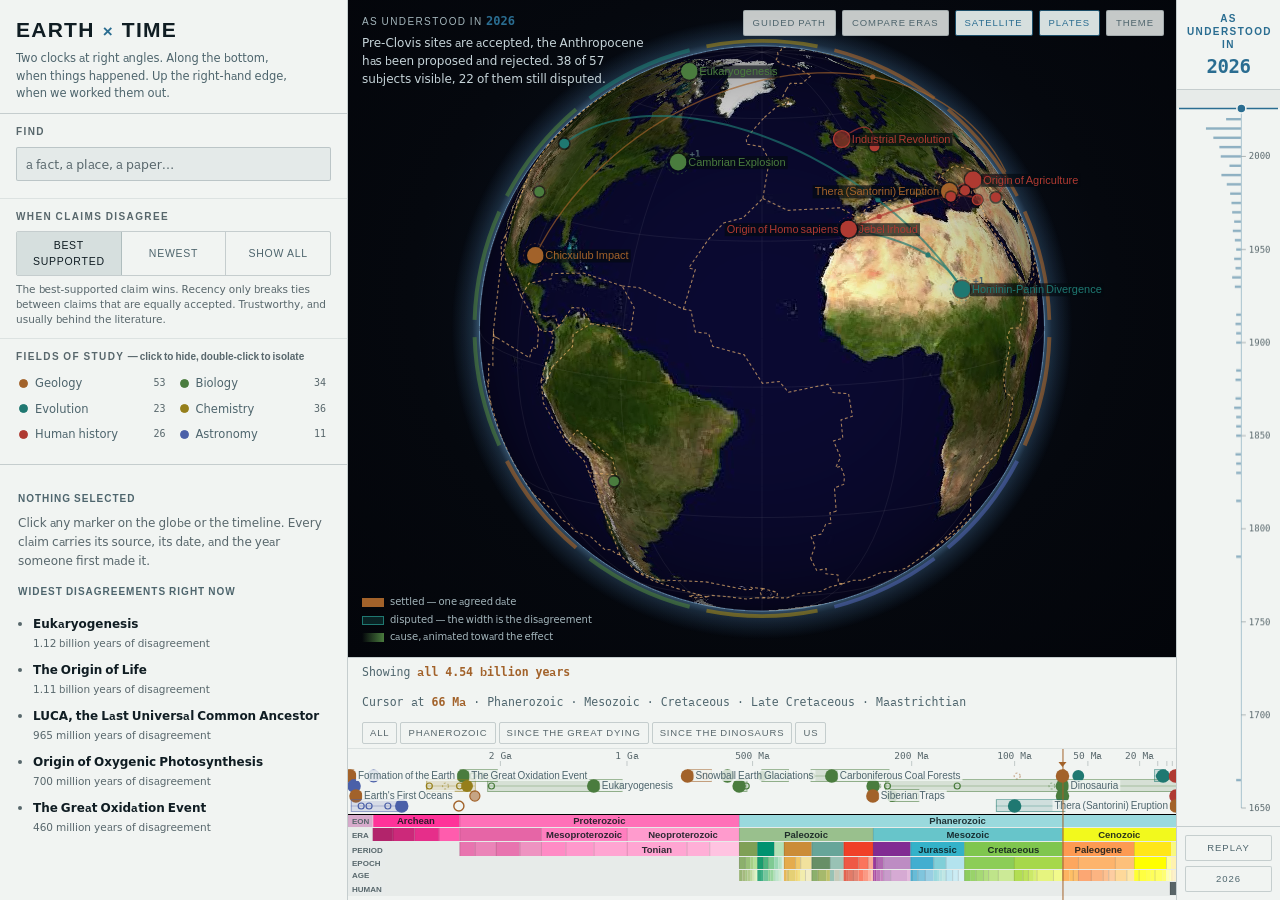
==== commit 88fba066: "Stop typing the knowledge-time ceiling out, and gate the field it belongs to src/20_core.js says, ne" ====
--- a/artifact.html
+++ b/artifact.html
@@ -3629,6 +3629,22 @@
 /* ------------------------------------------------------------------- start */
 function boot() {
   readPalette();
+  /* Six places in the markup spelled the rail's ceiling out as a literal, and
+     the constant has already moved once - src/20_core.js says next to it "Move
+     this when the record moves past it", and two of the Python tools were left
+     behind on 2025 when it did. Nothing here restates it: the button's label,
+     the slider's advertised range and the two Compare-eras inputs all come from
+     KT_MIN and KT_MAX, so the next move is one edit. */
+  document.getElementById('btn-now').textContent = String(KT_MAX);
+  document.getElementById('btn-now').setAttribute(
+    'aria-label', `Jump knowledge-time to ${KT_MAX}`);
+  kcv.setAttribute('aria-valuemin', String(KT_MIN));
+  kcv.setAttribute('aria-valuemax', String(KT_MAX));
+  for (const el of [diffA, diffB]) {
+    el.min = String(KT_MIN);
+    el.max = String(KT_MAX);
+  }
+  diffB.value = String(KT_MAX);
   readHash();                     // a shared view wins over the defaults...
   syncControls();                 // ...and the controls have to say so
   resizeGlobe(); resizeChron(); resizeKrail();
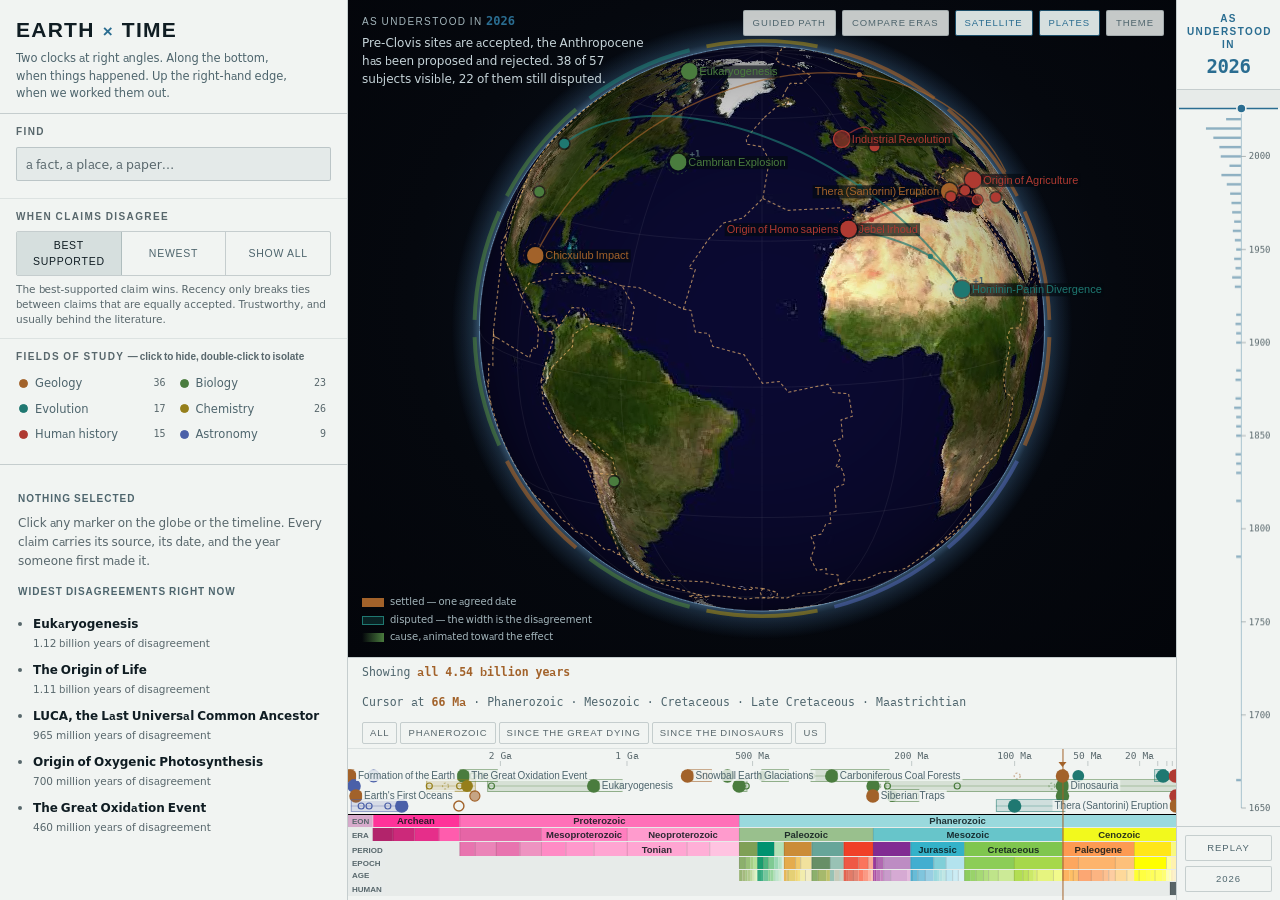
==== commit aa07d4c7: "Count what is drawn, and sweep the rail the rail actually has Two bugs, both a second mechanism disa" ====
--- a/artifact.html
+++ b/artifact.html
@@ -1049,8 +1049,6 @@
     const subjectOn = res.subjects.some(s => A.subjects.has(s));
     const zoomOK = z >= res.zoomMin - 0.001 || res.significance >= 5 || A.selection === id;
 
-    for (const s of res.subjects) if (s in subjectCounts) subjectCounts[s]++;
-
     items[id] = {
       id, ref: R.referents[id], res,
       inWindow: overlaps,
@@ -1137,6 +1135,20 @@
   }
 
   const visible = order.map(i => items[i]).filter(i => i.visible);
+
+  /* The chip counts come off `visible` itself, and nothing else. They used to be
+     tallied at the top of this function, before the window, the zoom band and
+     the roll-up had been applied to anything, so they moved with knowledge-time
+     and nothing else: zoomed to the Holocene the astronomy chip still read 11
+     with no astronomy on screen at all. Counting a set the renderers do not draw
+     is the second filtering path this function exists to avoid - so the number
+     on a chip is now, by construction, the number of marks it accounts for.
+     A switched-off subject reads 0, which is what the screen shows; the chip is
+     already drawn as off, so the state is not carried by the number. */
+  for (const it of visible) {
+    for (const s of it.res.subjects) if (s in subjectCounts) subjectCounts[s]++;
+  }
+
   const liveEdges = edges.filter(e =>
     e.from.visible && e.to.visible &&
     (!A.focus || e.from.inFocus || e.to.inFocus));
@@ -2188,8 +2200,11 @@
   kx.beginPath(); kx.moveTo(spine + 0.5, KPAD); kx.lineTo(spine + 0.5, KH - KPAD); kx.stroke();
 
   // ticks
+  // The first round fifty at or after KT_MIN. Starting at a literal 1650 drew
+  // every tick below the floor outside the canvas - ktToY(1650) is 827px in a
+  // 737px rail once KT_MIN moves up.
   kx.font = '400 9px xt-mono, monospace';
-  for (let yr = 1650; yr <= KT_MAX; yr += 50) {
+  for (let yr = Math.ceil(KT_MIN / 50) * 50; yr <= KT_MAX; yr += 50) {
     const py = ktToY(yr);
     kx.strokeStyle = withAlpha(CSSV['chalk-faint'], 0.45);
     kx.beginPath(); kx.moveTo(spine + 0.5, py); kx.lineTo(spine + 5, py); kx.stroke();
@@ -2206,17 +2221,24 @@
 }
 
 /* ----------------------------------------------------------------- replay */
+/* Sixteen seconds from one end of the rail to the other. The span used to be
+   measured from a literal 1650 rather than from KT_MIN, so with the floor
+   anywhere above that the first seconds of a replay produced values setKt
+   clamped away - the rail sat still - and the rest ran at a rate computed for a
+   longer rail than the one on screen. startReplay looked right only because
+   setKt clamped for it, which is a second mechanism covering for this one. */
 let playT = 0;
+const REPLAY_SECONDS = 16;
 function tickReplay(dt) {
   if (!S.playing) return;
   playT += dt;
-  const span = KT_MAX - 1650;
-  const next = Math.round(1650 + (playT / 16) * span);
+  const span = KT_MAX - KT_MIN;
+  const next = Math.round(KT_MIN + (playT / REPLAY_SECONDS) * span);
   if (next >= KT_MAX) { setKt(KT_MAX); stopReplay(); return; }
   setKt(next);
 }
 function startReplay() {
-  S.playing = true; playT = 0; setKt(1650);
+  S.playing = true; playT = 0; setKt(KT_MIN);
   document.getElementById('btn-play').setAttribute('aria-pressed', 'true');
   document.getElementById('btn-play').textContent = 'Stop';
 }
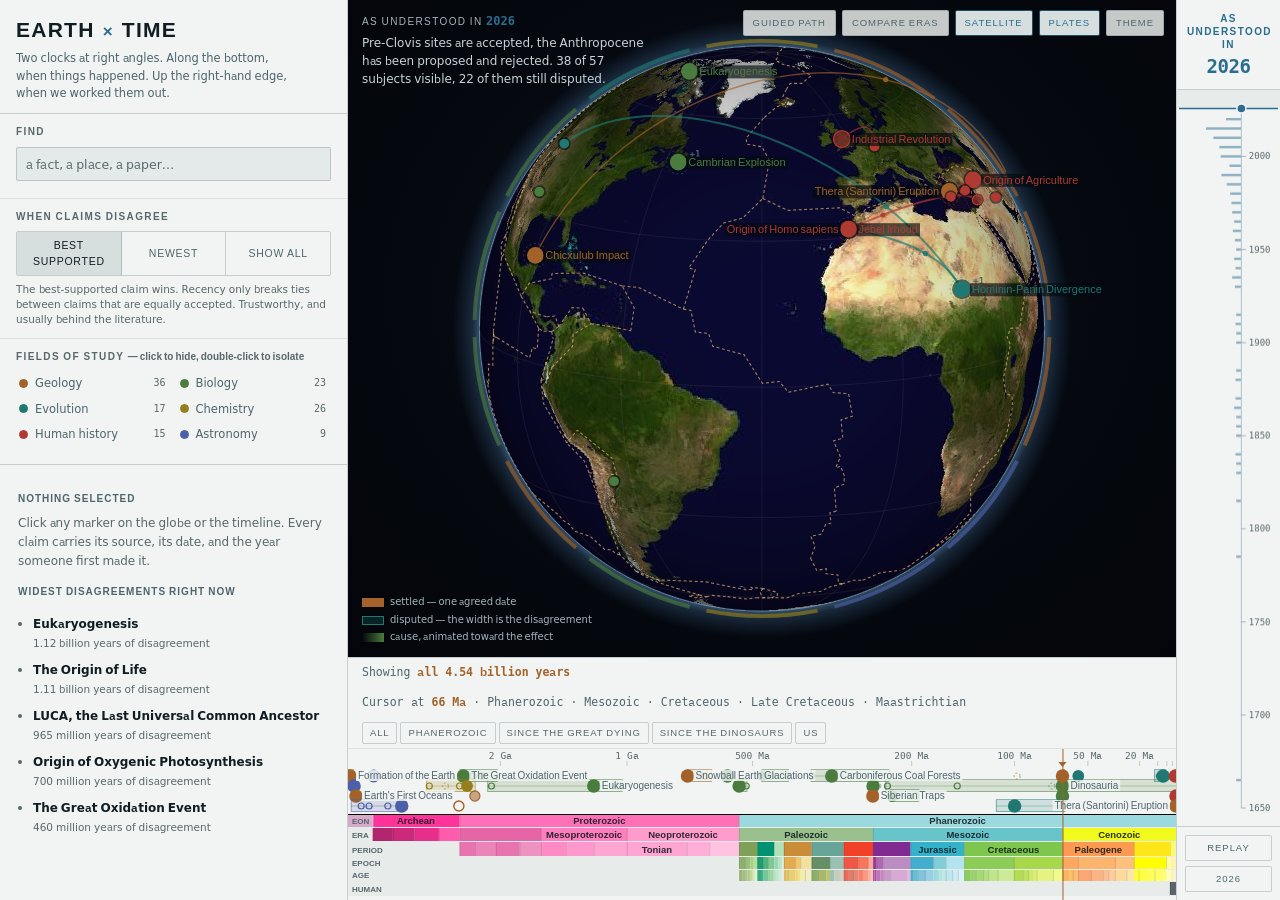
==== commit 2f4156fa: "Announce a sentence, not the panel, and let the graph be walked #detail carried aria-live="polite", " ====
--- a/artifact.html
+++ b/artifact.html
@@ -536,14 +536,22 @@
       </div>
     </div>
 
-    <div class="detail" id="detail" tabindex="-1" aria-live="polite"></div>
+    <div class="detail" id="detail" tabindex="-1"></div>
+    <p class="sr" id="sr-status" role="status" aria-live="polite"></p>
   </aside>
 
   <!-- ================================= STAGE ================================== -->
   <main class="stage" id="stage">
     <!-- application, not img: arrow keys must reach the canvas to rotate it,
          and a screen reader should not swallow them. Selections are announced
-         through the detail panel, which is the aria-live region. -->
+         through #sr-status below, one line at a time.
+
+         That is a deliberate change from announcing through #detail itself.
+         The intent was right and the granularity was not: renderDetail rewrites
+         the panel from the needPanel block, which every setKt sets, so an
+         8.9 KB region was re-announced 226 times across one 16-second Replay.
+         A selection is worth saying; a selection is not worth saying once per
+         year of a scrub. -->
     <canvas id="globe" tabindex="0" role="application"
             aria-label="Orthographic globe of dated claims about Earth history. Arrow keys rotate, plus and minus zoom, Escape clears the selection."></canvas>
 
@@ -568,7 +576,11 @@
       </div>
     </div>
 
-    <div class="tip" id="tip" role="status"></div>
+    <!-- The tooltip repeats what the panel already carries, and it is rewritten
+         on every hover pointermove - as role="status" that was a second flood on
+         top of the panel's. It is also mouse-only: the hover branch sits after
+         the drag branch returns, so it never fires on touch at all. -->
+    <div class="tip" id="tip" aria-hidden="true"></div>
   </main>
 
   <!-- =========================== KNOWLEDGE-TIME RAIL =========================== -->
@@ -2254,6 +2266,29 @@
    ========================================================================== */
 
 const elDetail = document.getElementById('detail');
+const elStatus = document.getElementById('sr-status');
+
+/* One line, announced only when something worth saying has changed.
+
+   #detail used to be the live region, and renderDetail rewrites it from the
+   needPanel block that every setKt sets, so scrubbing the rail re-announced the
+   whole 8.9 KB panel once per year. What a screen reader needs is the thing
+   selected, where it resolves to, and whether anyone disagrees - a sentence.
+
+   The key is separate from the line on purpose, and both halves of that matter.
+   Keying on the selection alone goes silent through the one interaction the
+   README leads with - hold a selection, scrub the rail, watch the date collapse.
+   Keying on the sentence is too twitchy the other way: the connection count
+   climbs as edges arrive, so sweeping the rail a year at a time announced 13
+   times against the 8 occasions the date or the standing actually moved. The
+   key is the referent, the resolved date, the status and whether it is disputed
+   - exactly the set of things the second axis exists to move. */
+let announced = null;
+function announceSelection(key, line) {
+  if (!elStatus || key === announced) return;
+  announced = key;
+  elStatus.textContent = line || '';
+}
 
 function esc(s) {
   return String(s == null ? '' : s).replace(/[&<>"']/g,
@@ -2320,6 +2355,12 @@
       Object.prototype.hasOwnProperty.call(R.referents, S.selection)) {
     const ref = R.referents[S.selection];
     const first = firstDatedYear(S.selection);
+    /* Keyed without the year: scrubbing 1650 to 1900 with this selected is one
+       piece of news, not two hundred and fifty. The year the record changes is
+       the durable half, so the line carries that rather than the current one. */
+    announceSelection(`${ref.id}|unknown`,
+      `${ref.label}: nothing datable is claimed about this yet.`
+      + (isFinite(first) ? ` The first dated claim arrives in ${first}.` : ''));
     const pending = (R.byRef[S.selection] || [])
       .filter(c => c.knowledge_time > S.kt)
       .sort((a, b) => a.knowledge_time - b.knowledge_time);
@@ -2349,6 +2390,7 @@
   }
 
   if (!S.selection || !F.items[S.selection]) {
+    announceSelection('', '');
     const disp = F.visible.filter(i => i.res.disputed)
       .sort((a, b) => (b.res.oldest - b.res.youngest) - (a.res.oldest - a.res.youngest))
       .slice(0, 5);
@@ -2388,6 +2430,14 @@
     ? fmtYbp(r.winner.claim.earth_time_start)
     : `${fmtYbp(r.oldest)} – ${fmtYbp(r.youngest)}`;
   const prec = r.winner ? fmtPrecision(r.winner.claim.time_precision) : null;
+
+  announceSelection(
+    `${ref.id}|${Math.round(r.pos)}|${r.winner ? r.winner.status : 'none'}|${r.disputed}`,
+    `${ref.label}, ${dateLine}`
+    + (r.winner ? `, ${r.winner.status}, resolved to ${r.winner.claim.asserted_by}` : ', not resolved')
+    + (r.disputed ? `, disputed across ${fmtSpan(r.oldest - r.youngest)}` : '')
+    + `. ${r.pool.length} claim${r.pool.length === 1 ? '' : 's'} competing for the date`
+    + `, ${outE.length + inE.length} connection${outE.length + inE.length === 1 ? '' : 's'}.`);
 
   elDetail.innerHTML = `
     <div class="dt-head">
@@ -3306,8 +3356,15 @@
   const b = e.target.closest('[data-goto]'); if (!b) return;
   const plan = revealReferent(b.dataset.goto);
   if (!plan) return;
+  /* The hop rebuilds the panel, so the button that had focus stops existing and
+     focus falls to <body> - which makes the causal graph unwalkable from the
+     keyboard: every step threw the user to the top of the document to Tab back.
+     Only re-aim focus if it was in the panel to begin with, so a mouse click
+     does not steal it from wherever it was. */
+  const hadFocus = elDetail.contains(document.activeElement);
   flyTo(plan);
   elDetail.scrollTop = 0;
+  if (hadFocus) elDetail.focus({ preventScroll: true });
 });
 
 /* Both of these are in the hash, so both have to go through changed().
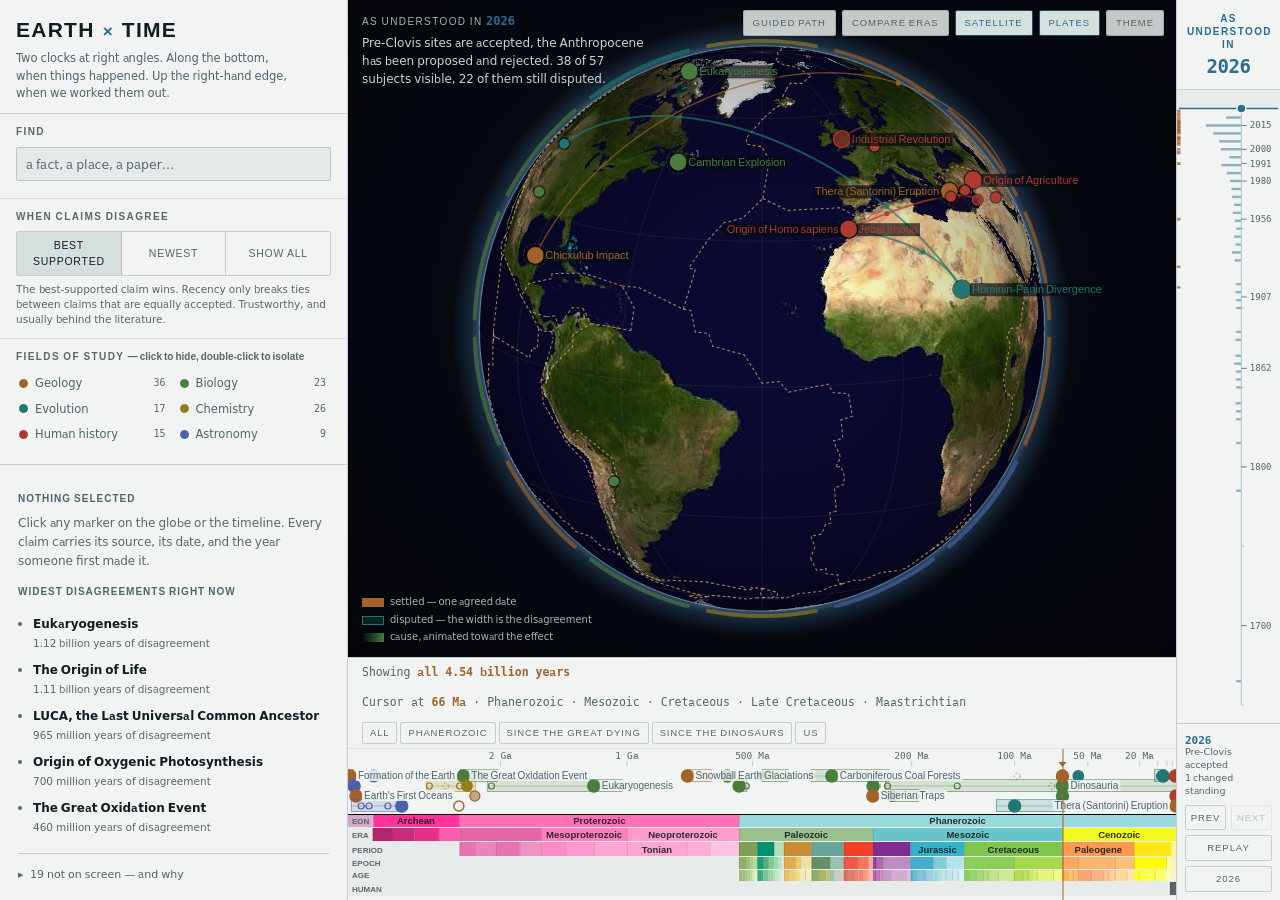
==== commit 72455d80: "Say where the argument turns, what is missing, and who said so Three items from docs/ux-review-2026-" ====
--- a/artifact.html
+++ b/artifact.html
@@ -298,6 +298,35 @@
 .claim .stmt { margin: 4px 0 0; font-size: 11.5px; color: var(--chalk-dim); line-height: 1.5; }
 .claim .src { margin: 4px 0 0; font-size: 10.5px; color: var(--chalk-faint); line-height: 1.45; }
 .claim .src .kt { font-family: var(--font-data); color: var(--cyanotype); }
+
+/* Outbound source links. The DOI link and the "no DOI" link are deliberately
+   the same weight: an unchecked attribution is not a lesser thing to show than
+   a checked one, it is the thing a reader most needs to know about. */
+a.doi { color: var(--chalk-dim); text-decoration: underline;
+        text-decoration-color: var(--rule); text-underline-offset: 2px; }
+a.doi:hover, a.doi:focus-visible { color: var(--cyanotype);
+        text-decoration-color: var(--cyanotype); }
+a.doi:focus-visible { outline: none; box-shadow: 0 0 0 2px var(--cyanotype); border-radius: 2px; }
+a.doi .doi-mark { font-family: var(--font-data); font-size: 8.5px; letter-spacing: .06em;
+        margin-left: 4px; padding: 0 3px; border: 1px solid var(--rule); border-radius: 2px;
+        color: var(--chalk-faint); vertical-align: 1px; }
+a.doi:hover .doi-mark, a.doi:focus-visible .doi-mark { border-color: var(--cyanotype); color: var(--cyanotype); }
+a.doi.none { color: var(--chalk-faint); font-style: italic; text-decoration-style: dotted; }
+
+/* The absent roster. Grouped by the one action that would bring a row back, so
+   the list reads as a set of things to do rather than a list of failures. */
+.absent { margin-top: 16px; border-top: 1px solid var(--rule); padding-top: 10px; }
+.absent summary { font-size: 11px; color: var(--chalk-dim); cursor: pointer;
+  list-style: none; padding: 2px 0; }
+.absent summary::-webkit-details-marker { display: none; }
+.absent summary::before { content: '▸'; display: inline-block; width: 12px;
+  color: var(--chalk-faint); transition: transform .12s ease; }
+.absent[open] summary::before { transform: rotate(90deg); }
+.absent summary:focus-visible { outline: none; box-shadow: 0 0 0 2px var(--cyanotype); border-radius: 2px; }
+.absent-fix { margin: 10px 0 2px; font-size: 9.5px; letter-spacing: .07em;
+  text-transform: uppercase; color: var(--chalk-faint); }
+.absent ul { margin: 0; padding: 0; list-style: none; }
+@media (prefers-reduced-motion: reduce) { .absent summary::before { transition: none; } }
 .claim .winner-flag {
   font-family: var(--font-display); text-transform: uppercase; letter-spacing: .1em;
   font-size: 9px; color: var(--ochre);
@@ -393,6 +422,17 @@
 .krail-foot { padding: 8px; border-top: 1px solid var(--rule); flex: none; display: flex;
   flex-direction: column; gap: 5px; }
 .krail-foot .iconbtn { width: 100%; text-align: center; }
+.krail-step { display: flex; gap: 5px; }
+.krail-step .iconbtn { padding: 5px 2px; }
+.krail-step .iconbtn:disabled { opacity: .35; cursor: default; }
+/* The readout is the rail's caption: the landmark it is standing on, and what
+   actually happened in the year under the pointer. Fixed height so the foot
+   does not jump as the text changes under a moving pointer. */
+.krail-read { margin: 0 0 2px; min-height: 42px; font-size: 9.5px; line-height: 1.35;
+  color: var(--chalk-faint); }
+.krail-read .yr { font-family: var(--font-data); color: var(--cyanotype);
+  font-size: 11px; font-weight: 600; display: block; }
+.krail-read .era { color: var(--chalk-dim); display: block; }
 
 /* ============================================================ CHRONOSTRAT */
 .chron-bar {
@@ -593,6 +633,13 @@
             aria-label="Knowledge time: the year you are reading the record from"
             aria-valuemin="1650" aria-valuemax="2026" aria-valuenow="2026"></canvas>
     <div class="krail-foot">
+      <p class="krail-read" id="krail-read"></p>
+      <div class="krail-step">
+        <button class="iconbtn" id="btn-prev" title="Previous year in which anything changes"
+                aria-label="Previous year in which anything changes">Prev</button>
+        <button class="iconbtn" id="btn-next" title="Next year in which anything changes"
+                aria-label="Next year in which anything changes">Next</button>
+      </div>
       <button class="iconbtn" id="btn-play" aria-pressed="false">Replay</button>
       <button class="iconbtn" id="btn-now">2026</button>
     </div>
@@ -1177,22 +1224,50 @@
 function invalidate() { FACTS = null; }
 function facts() { return FACTS || (FACTS = queryFacts(S)); }
 
+/* ------------------------------------------------------- the named landmarks
+   These nine years were a ladder of `else if` thresholds inside
+   epistemicCaption, which meant the product knew exactly where its interesting
+   years were and the control that reaches them - the knowledge rail - did not.
+   At rest the rail was seven bare fifty-year numbers beside an unlabelled grey
+   shape, and a visitor dragging it was as likely to land on 1740, where nothing
+   moves, as on 1980, where the page changes.
+
+   One table now, read by both: the caption picks the last era at or below kt,
+   and 60_krail.js draws a tick per era and names it in the hover readout. Add a
+   landmark here and it appears in both places, or in neither. */
+const KT_ERAS = [
+  { from: KT_MIN, name: 'Before anyone is counting',
+    caption: 'The Earth has a history, but almost no one is counting it in years yet.' },
+  { from: 1700, name: 'Strata read as a sequence',
+    caption: 'Strata are understood to record a sequence. Their length is anyone’s guess.' },
+  { from: 1800, name: 'Deep time accepted',
+    caption: 'Deep time is accepted. Nothing can yet put a number on it.' },
+  { from: 1862, name: 'Kelvin’s ceiling',
+    caption: 'Physics says the Earth is under 100 million years old, and physics is winning.' },
+  { from: 1907, name: 'Radioactivity breaks the ceiling',
+    caption: 'Radioactivity has broken Kelvin’s ceiling; the age of the Earth is climbing.' },
+  { from: 1956, name: 'The Earth is 4.55 billion years old',
+    caption: 'The planet is 4.55 billion years old. Extinctions are still thought to be gradual.' },
+  { from: 1980, name: 'An asteroid is proposed',
+    caption: 'An asteroid has been proposed for the K–Pg extinction. Most palaeontologists are unconvinced.' },
+  { from: 1991, name: 'Chicxulub is found',
+    caption: 'Chicxulub has been found. The impact hypothesis has hardened into consensus.' },
+  { from: 2000, name: 'Clovis-first collapses',
+    caption: 'Clovis-first is collapsing, and the Deccan Traps are back in the K–Pg argument.' },
+  { from: 2015, name: 'Pre-Clovis accepted',
+    caption: 'Pre-Clovis sites are accepted, the Anthropocene has been proposed and rejected.' }
+];
+
+function eraAt(kt) {
+  let hit = KT_ERAS[0];
+  for (const e of KT_ERAS) if (kt >= e.from) hit = e;
+  return hit;
+}
+
 /* --------------------------------------------------- the rewriting caption */
 function epistemicCaption() {
   const F = facts();
-  const kt = S.kt;
-  const bits = [];
-
-  if (kt < 1700) bits.push('The Earth has a history, but almost no one is counting it in years yet.');
-  else if (kt < 1800) bits.push('Strata are understood to record a sequence. Their length is anyone’s guess.');
-  else if (kt < 1862) bits.push('Deep time is accepted. Nothing can yet put a number on it.');
-  else if (kt < 1907) bits.push('Physics says the Earth is under 100 million years old, and physics is winning.');
-  else if (kt < 1956) bits.push('Radioactivity has broken Kelvin’s ceiling; the age of the Earth is climbing.');
-  else if (kt < 1980) bits.push('The planet is 4.55 billion years old. Extinctions are still thought to be gradual.');
-  else if (kt < 1991) bits.push('An asteroid has been proposed for the K–Pg extinction. Most palaeontologists are unconvinced.');
-  else if (kt < 2000) bits.push('Chicxulub has been found. The impact hypothesis has hardened into consensus.');
-  else if (kt < 2015) bits.push('Clovis-first is collapsing, and the Deccan Traps are back in the K–Pg argument.');
-  else bits.push('Pre-Clovis sites are accepted, the Anthropocene has been proposed and rejected.');
+  const bits = [eraAt(S.kt).caption];
 
   const n = F.visible.length, d = F.disputedCount;
   bits.push(`${n} of ${Object.keys(R.referents).length} subjects visible, ${d} of them still disputed.`);
@@ -2180,6 +2255,84 @@
 })();
 const KT_PIP_MAX = Math.max(...KT_PIPS.map(p => p[1]));
 
+/* Every year in which anything at all changes: a claim arrives, or a claim's
+   standing moves. 115 of them, from 1669, and the largest gap between two is
+   119 years - which is why dragging blind lands on nothing so often, and why
+   the foot has a pair of buttons that step between them. */
+const KT_CHANGES = (() => {
+  const yrs = new Set();
+  for (const c of GRAPH.claims) {
+    yrs.add(c.knowledge_time);
+    for (const e of (c.status_timeline || [])) yrs.add(e.knowledge_time);
+  }
+  return [...yrs].filter(y => y >= KT_MIN && y <= KT_MAX).sort((a, b) => a - b);
+})();
+
+/* What actually happened in each of those years, precomputed once.
+   Links are counted from GRAPH.edges through the knowledge_time of the claim
+   that asserts each edge - not from status_timeline entries. A status
+   transition is a claim hardening or being retired; it is not an edge
+   appearing, and counting it as one would overstate every year in which the
+   literature merely changed its mind. */
+const KT_YEAR = (() => {
+  const m = new Map();
+  const at = y => m.get(y) || (m.set(y, { claims: 0, links: 0, superseded: 0, restanding: 0 }), m.get(y));
+  for (const c of GRAPH.claims) {
+    at(c.knowledge_time).claims++;
+    for (const e of (c.status_timeline || [])) {
+      /* Every transition is counted, not only the withdrawals. Counting the
+         supersessions alone left years like 2026 - where a claim hardens but
+         nothing is retired - in KT_CHANGES, so Next would step to a year the
+         readout then described as "nothing changes this year". The rail cannot
+         say two different things about the same year. */
+      if (e.knowledge_time === c.knowledge_time) continue;   // the arrival, already counted
+      if (e.status === 'superseded') at(e.knowledge_time).superseded++;
+      else at(e.knowledge_time).restanding++;
+    }
+  }
+  for (const e of GRAPH.edges) {
+    const c = R.claims[e.claim_id];
+    if (c) at(c.knowledge_time).links++;
+  }
+  return m;
+})();
+
+/* 46 supersessions over 23 years, rendered nowhere until now: KT_PIPS shows
+   arrivals only, so the rail displayed knowledge arriving and never knowledge
+   being withdrawn - on a page whose whole argument is that the record rewrites
+   itself. They get the far-left column: the density bars grow leftward from the
+   spine and reach x≈29 at their widest in a 104px rail, and the right channel
+   is already spoken for by the selected-claim pips at spine+3 and the tick
+   labels at spine+8. */
+const KT_SUPERSEDED = [...KT_YEAR.entries()]
+  .filter(([, v]) => v.superseded > 0)
+  .map(([y, v]) => [y, v.superseded])
+  .sort((a, b) => a[0] - b[0]);
+const KT_SUP_MAX = Math.max(1, ...KT_SUPERSEDED.map(p => p[1]));
+
+function nextChange(from, dir) {
+  if (dir > 0) {
+    for (const y of KT_CHANGES) if (y > from) return y;
+    return null;
+  }
+  for (let i = KT_CHANGES.length - 1; i >= 0; i--) if (KT_CHANGES[i] < from) return KT_CHANGES[i];
+  return null;
+}
+
+/* "1980 · 6 claims first made, 1 link wired". A bare pointermove is new here -
+   both rails were pointerdown / move-guarded-by-drag / up / cancel, so hovering
+   a grey pip told you nothing at all. */
+function railReadout(kt) {
+  const v = KT_YEAR.get(kt);
+  const era = eraAt(kt);
+  const parts = [];
+  if (v && v.claims) parts.push(`${v.claims} claim${v.claims === 1 ? '' : 's'} first made`);
+  if (v && v.links) parts.push(`${v.links} link${v.links === 1 ? '' : 's'} wired`);
+  if (v && v.superseded) parts.push(`${v.superseded} superseded`);
+  if (v && v.restanding) parts.push(`${v.restanding} changed standing`);
+  return { year: kt, era: era.name, detail: parts.join(', ') || 'nothing changes this year' };
+}
+
 function drawKrail() {
   kx.clearRect(0, 0, KW, KH);
   const spine = KW * 0.62;
@@ -2207,6 +2360,15 @@
     }
   }
 
+  // knowledge withdrawn, far-left column, clear of the density bars
+  for (const [yr, n] of KT_SUPERSEDED) {
+    const py = ktToY(yr);
+    const h = 1.6 + (n / KT_SUP_MAX) * 2.6;
+    kx.fillStyle = withAlpha(yr <= S.kt ? CSSV.ochre : CSSV['chalk-faint'],
+                             yr <= S.kt ? 0.75 : 0.18);
+    kx.fillRect(0, py - h / 2, 3.5, h);
+  }
+
   // spine
   kx.strokeStyle = withAlpha(CSSV.cyanotype, 0.35); kx.lineWidth = 1;
   kx.beginPath(); kx.moveTo(spine + 0.5, KPAD); kx.lineTo(spine + 0.5, KH - KPAD); kx.stroke();
@@ -2215,13 +2377,29 @@
   // The first round fifty at or after KT_MIN. Starting at a literal 1650 drew
   // every tick below the floor outside the canvas - ktToY(1650) is 827px in a
   // 737px rail once KT_MIN moves up.
-  kx.font = '400 9px xt-mono, monospace';
+  //
+  // The fifties are the scale and no longer the labels: seven bare round
+  // numbers told a reader where the rail's middle was and nothing about where
+  // its argument turns. They stay as unlabelled minor marks; the labels go to
+  // the years in KT_ERAS, which are the years the page has something to say
+  // about. Both still draw a four-digit year inside the canvas, which is what
+  // the rail-tick check measures.
   for (let yr = Math.ceil(KT_MIN / 50) * 50; yr <= KT_MAX; yr += 50) {
     const py = ktToY(yr);
-    kx.strokeStyle = withAlpha(CSSV['chalk-faint'], 0.45);
-    kx.beginPath(); kx.moveTo(spine + 0.5, py); kx.lineTo(spine + 5, py); kx.stroke();
-    kx.fillStyle = CSSV['chalk-faint'];
-    kx.fillText(String(yr), spine + 8, py + 3);
+    kx.strokeStyle = withAlpha(CSSV['chalk-faint'], 0.3);
+    kx.beginPath(); kx.moveTo(spine + 0.5, py); kx.lineTo(spine + 3.5, py); kx.stroke();
+  }
+
+  kx.font = '400 9px xt-mono, monospace';
+  for (const era of KT_ERAS) {
+    if (era.from <= KT_MIN || era.from > KT_MAX) continue;
+    const py = ktToY(era.from);
+    const on = era.from <= S.kt;
+    kx.strokeStyle = withAlpha(on ? CSSV.cyanotype : CSSV['chalk-faint'], on ? 0.75 : 0.4);
+    kx.lineWidth = 1;
+    kx.beginPath(); kx.moveTo(spine + 0.5, py); kx.lineTo(spine + 6, py); kx.stroke();
+    kx.fillStyle = on ? CSSV['chalk-dim'] : CSSV['chalk-faint'];
+    kx.fillText(String(era.from), spine + 9, py + 3);
   }
 
   // handle
@@ -2300,6 +2478,44 @@
   frontier: 'The most recent claim wins, whether or not anyone else believes it. This is the edge of current thinking, and the edge is often wrong.',
   spread: 'Nothing is resolved. Every surviving claim is drawn at once, and the width of the band is the size of the disagreement.'
 };
+
+/* ------------------------------------------------------- following a source
+   The panel header promises that nothing shows a date without showing who said
+   so, and until now "who said so" was a dead string: 43 non-null DOIs were
+   decoded into R.claims and read by nothing, and the page had no outbound
+   anchor anywhere in its source tree.
+
+   The half without a DOI is the more honest half. README's Known gaps says only
+   the 37 causal-graph claims went through an adversarial citation pass and the
+   other 238 are "plausible rather than checked", so a claim with no DOI gets
+   said so, out loud, with a search that lets a reader go and check it. That is
+   the site auditing itself rather than asking to be trusted.
+
+   encodeURI, not encodeURIComponent: a DOI is a path and its slash has to
+   survive. One DOI in the set - Hildebrand 1991, which is the README's own
+   headline example - carries `<`, `>` and `;`, and encodeURI escapes the two
+   angle brackets while leaving the semicolon and the parens that doi.org
+   resolves as-is. encodeURIComponent would escape the slash and 404. */
+function doiHref(doi) {
+  return 'https://doi.org/' + encodeURI(String(doi));
+}
+
+function searchHref(c) {
+  return 'https://scholar.google.com/scholar?q=' +
+    encodeURIComponent(String(c.asserted_by || '') + ' ' + String(c.statement || '').slice(0, 120));
+}
+
+/* rel="noopener": these open in a new tab, and the opener reference would give
+   an unrelated origin a handle on this window. */
+function sourceLink(c) {
+  const who = esc(c.asserted_by);
+  if (c.doi) {
+    return `<a class="doi" href="${esc(doiHref(c.doi))}" target="_blank" rel="noopener noreferrer"
+      title="Resolve ${esc(c.doi)} at doi.org">${who}<span class="doi-mark">DOI</span></a>`;
+  }
+  return `${who} <a class="doi none" href="${esc(searchHref(c))}" target="_blank" rel="noopener noreferrer"
+    title="No DOI is recorded for this claim. Search for it.">no DOI recorded — search</a>`;
+}
 
 function statusPill(st) {
   return `<span class="st st-${st}">${st}</span>`;
@@ -2323,7 +2539,7 @@
       ${isWinner ? '<span class="winner-flag">resolved to this</span>' : ''}
     </div>
     <p class="stmt">${esc(c.statement)}</p>
-    <p class="src">${esc(c.asserted_by)} · first asserted <span class="kt num">${c.knowledge_time}</span></p>
+    <p class="src">${sourceLink(c)} · first asserted <span class="kt num">${c.knowledge_time}</span></p>
     <ul class="hist">${hist}</ul>
   </div>`;
 }
@@ -2341,6 +2557,89 @@
       <span class="mech">${esc(ed.edge.label)} · ${esc(ed.claim.asserted_by)} · ${ed.status} since ${ed.since}</span>
     </span>
   </button>`;
+}
+
+/* --------------------------------------------------- why something is absent
+   epistemicCaption ends "24 of 57 subjects visible" and stops there. queryFacts
+   already knows why each of the other 33 is not on screen - it keeps inWindow,
+   subjectOn, zoomOK, inFocus and aggregatedInto per referent and then collapses
+   all of them into one boolean - so the reasons were computed and thrown away
+   on every query. Search was the only way to reach a hidden referent, and it
+   requires knowing the name first.
+
+   The order below is precedence, not preference: a referent can fail several
+   gates at once and the first one is the one a reader can act on. "Not asserted
+   yet" comes first because such a referent is not in F.items at all - resolve()
+   returned null and the loop skipped it - so it has no flags to read. */
+function absenceReason(id, F) {
+  const it = F.items[id];
+  if (!it) {
+    const first = firstDatedYear(id);
+    return isFinite(first)
+      ? { key: 'unasserted', why: `not claimed until ${first}`, fix: 'Move knowledge-time forward' }
+      : { key: 'unasserted', why: 'nothing datable is claimed about it', fix: null };
+  }
+  if (it.aggregatedInto) {
+    const parent = R.referents[it.aggregatedInto];
+    return { key: 'rolled', why: `counted inside ${parent ? parent.label : it.aggregatedInto}`,
+             fix: 'Zoom in to separate it' };
+  }
+  if (!it.subjectOn) {
+    const off = it.res.subjects.map(s => SUBJECT_LABEL[s] || s);
+    return { key: 'subject', why: `${off.join(' / ')} is switched off`, fix: 'Turn the subject back on' };
+  }
+  if (!it.inWindow) {
+    return { key: 'window', why: `dated ${fmtYbp(it.res.pos)}, outside the window`, fix: 'Widen the window' };
+  }
+  if (!it.zoomOK) {
+    return { key: 'zoom', why: 'below the zoom band at this width', fix: 'Zoom in' };
+  }
+  if (!it.inFocus) {
+    return { key: 'focus', why: `isolated away by ${SUBJECT_LABEL[S.focus] || S.focus}`, fix: 'Clear the isolation' };
+  }
+  return { key: 'other', why: 'not drawn', fix: null };
+}
+
+/* Clicking a row goes through chooseResult, which is the same path search uses:
+   it advances knowledge-time to the first dated year, re-enables the subject,
+   clears an isolation and widens the window only when the target is genuinely
+   outside it. Worth saying plainly, because the zoom gate is passed by neither
+   of those - it is passed by the `|| A.selection === id` override in
+   queryFacts, which chooseResult reaches by setting the selection. A reader who
+   assumes the window widening is what reveals a deep-time referent will build
+   the wrong thing: a 66 Ma referent with zoomMin 7 in a res.oldest * 1.7 window
+   sits at z about 1.9 and would stay hidden without the override. */
+function renderAbsent() {
+  const F = facts();
+  const shown = new Set(F.visible.map(i => i.id));
+  const rows = [];
+  for (const id in R.referents) {
+    if (shown.has(id)) continue;
+    rows.push({ id, label: R.referents[id].label, ...absenceReason(id, F) });
+  }
+  if (!rows.length) return '';
+
+  const RANK = { subject: 0, focus: 1, window: 2, zoom: 3, rolled: 4, unasserted: 5, other: 6 };
+  rows.sort((a, b) => (RANK[a.key] - RANK[b.key]) || a.label.localeCompare(b.label));
+
+  const groups = [];
+  for (const r of rows) {
+    const last = groups[groups.length - 1];
+    if (last && last.fix === r.fix) last.rows.push(r);
+    else groups.push({ fix: r.fix, rows: [r] });
+  }
+
+  return `
+    <details class="absent">
+      <summary>${rows.length} not on screen — and why</summary>
+      ${groups.map(g => `
+        ${g.fix ? `<p class="absent-fix">${esc(g.fix)}</p>` : ''}
+        <ul>${g.rows.map(r => `
+          <li><button class="edge-link" data-goto="${esc(r.id)}" style="padding:2px 0">
+            <span><span class="who">${esc(r.label)}</span>
+            <span class="mech">${esc(r.why)}</span></span>
+          </button></li>`).join('')}</ul>`).join('')}
+    </details>`;
 }
 
 function renderDetail() {
@@ -2383,7 +2682,7 @@
         <span class="lbl">What is still to come · ${pending.length}</span>
         ${pending.slice(0, 8).map(c => `<div class="claim pending" style="--cl:var(--rule)">
           <p class="stmt">${esc(c.statement)}</p>
-          <p class="src">${esc(c.asserted_by)} — arrives in <span class="kt num">${c.knowledge_time}</span></p>
+          <p class="src">${sourceLink(c)} — arrives in <span class="kt num">${c.knowledge_time}</span></p>
         </div>`).join('')}
       </div>` : ''}`;
     return;
@@ -2404,6 +2703,7 @@
             <span><span class="who">${esc(i.ref.label)}</span>
             <span class="mech">${fmtSpan(i.res.oldest - i.res.youngest)} of disagreement</span></span>
           </button></li>`).join('')}</ul>` : ''}
+        ${renderAbsent()}
       </div>`;
     return;
   }
@@ -2454,7 +2754,7 @@
       <div class="big">${dateLine} ${prec ? `<span class="pm">${prec}</span>` : ''}</div>
       ${r.winner ? `
         <p class="prov">Resolved by <b>${esc(S.resolver === 'frontier' ? 'newest claim' : 'best supported')}</b>
-        to <b>${esc(r.winner.claim.asserted_by)}</b>, ${r.winner.status} since <b>${r.winner.since}</b>.
+        to <b>${sourceLink(r.winner.claim)}</b>, ${r.winner.status} since <b>${r.winner.since}</b>.
         ${r.dated.length > 1 ? `${r.dated.length - 1} competing claim${r.dated.length > 2 ? 's' : ''} below.` : ''}</p>`
         : `<p class="prov">Not resolved. Showing the full range of ${r.dated.length} surviving claims.</p>`}
       ${r.disputed ? `<p class="spread-note">Disputed — ${fmtSpan(r.oldest - r.youngest)} between the outermost claims.</p>` : ''}
@@ -2483,7 +2783,7 @@
       ${pending.map(c => `<div class="claim pending" style="--cl:var(--rule)">
         <div class="row1"><span class="date num">${fmtYbp(c.earth_time_start)}</span></div>
         <p class="stmt">${esc(c.statement)}</p>
-        <p class="src">${esc(c.asserted_by)} — arrives in <span class="kt num">${c.knowledge_time}</span></p>
+        <p class="src">${sourceLink(c)} — arrives in <span class="kt num">${c.knowledge_time}</span></p>
       </div>`).join('')}
     </div>` : ''}
 
@@ -3309,6 +3609,53 @@
   kDrag = false;
 });
 kcv.addEventListener('pointercancel', () => { kDrag = false; });
+/* ------------------------------------------------- the rail's hover readout
+   A bare pointermove, which neither rail had: both were pointerdown /
+   move-guarded-by-drag / up / cancel, so a grey pip under the cursor said
+   nothing. Hovering now names the landmark and what happened in that year,
+   which is what turns the rail from a numeric scale into a table of contents.
+   While dragging, the readout follows the value being set rather than the
+   pointer, so it never disagrees with the year in the header. */
+const elRailRead = document.getElementById('krail-read');
+let railHoverKt = null;
+
+function paintRailRead() {
+  if (!elRailRead) return;
+  const r = railReadout(railHoverKt == null ? S.kt : railHoverKt);
+  elRailRead.innerHTML =
+    `<span class="yr">${r.year}</span><span class="era">${esc(r.era)}</span>${esc(r.detail)}`;
+}
+
+kcv.addEventListener('pointermove', e => {
+  if (kDrag) { railHoverKt = null; paintRailRead(); return; }
+  if (e.pointerType === 'touch') return;
+  const r = kcv.getBoundingClientRect();
+  railHoverKt = yToKt(e.clientY - r.top);
+  paintRailRead();
+});
+kcv.addEventListener('pointerleave', () => { railHoverKt = null; paintRailRead(); });
+kcv.addEventListener('blur', () => { railHoverKt = null; paintRailRead(); });
+
+/* Step to the next year in which anything actually changes. 115 such years
+   across a 376-year rail, and the largest gap between two of them is 119
+   years - so a reader dragging blind spends most of the rail on nothing. */
+function stepChange(dir) {
+  stopReplay();
+  const y = nextChange(S.kt, dir);
+  if (y == null) return;
+  railHoverKt = null;
+  setKt(y);
+  paintRailRead();
+}
+document.getElementById('btn-prev').addEventListener('click', () => stepChange(-1));
+document.getElementById('btn-next').addEventListener('click', () => stepChange(1));
+
+function syncRailButtons() {
+  document.getElementById('btn-prev').disabled = nextChange(S.kt, -1) == null;
+  document.getElementById('btn-next').disabled = nextChange(S.kt, 1) == null;
+  if (railHoverKt == null) paintRailRead();
+}
+
 kcv.addEventListener('keydown', e => {
   const step = e.shiftKey ? 25 : 1;
   if (e.key === 'ArrowUp' || e.key === 'ArrowRight') setKt(S.kt + step);
@@ -3560,6 +3907,7 @@
     renderDetail(); renderSubjects();
     document.getElementById('asof-year').textContent = S.kt;
     document.getElementById('krail-year').textContent = S.kt;
+    syncRailButtons();
     document.getElementById('epistemic').textContent = epistemicCaption();
     const span = S.win.t1 - S.win.t0;
     document.getElementById('rd-window').textContent =
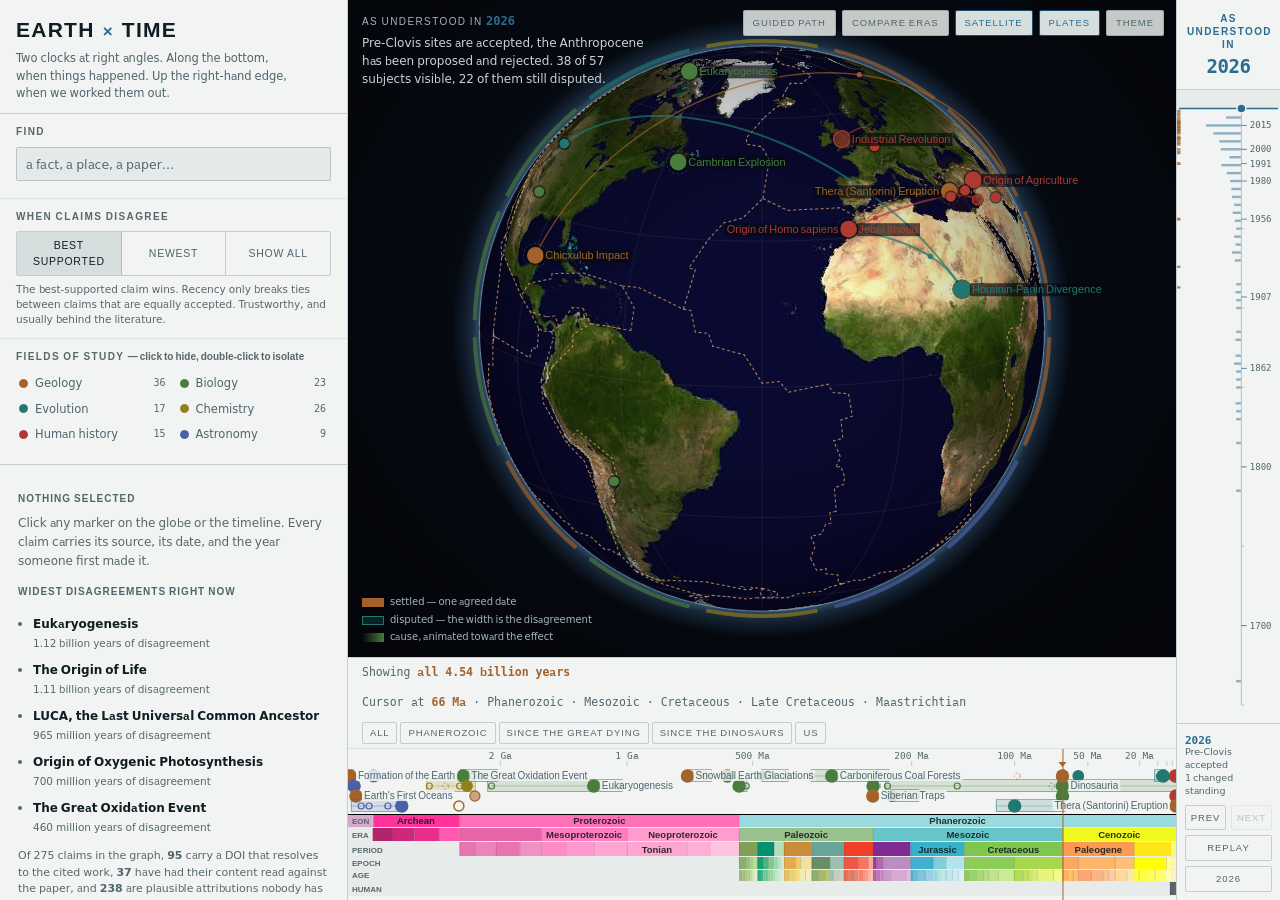
==== commit fc15a1d4: "Say which of two things has been checked about a source, and check them The panel had one mark for a" ====
--- a/artifact.html
+++ b/artifact.html
@@ -313,6 +313,20 @@
 a.doi:hover .doi-mark, a.doi:focus-visible .doi-mark { border-color: var(--cyanotype); color: var(--cyanotype); }
 a.doi.none { color: var(--chalk-faint); font-style: italic; text-decoration-style: dotted; }
 
+/* Two marks, two different facts, kept apart on purpose.
+   `.doi-mark` says whether the reference resolves: a DOI that Crossref matched
+   to the cited first author and year is "resolves", one it has no record of is
+   "unchecked". `.chk` says whether anyone read the paper against the claim.
+   A resolving DOI must not look like a checked claim, so the two never share
+   a colour: the reference mark takes cyanotype, the content mark takes ochre. */
+a.doi.ok .doi-mark { border-color: color-mix(in srgb, var(--cyanotype) 55%, transparent); color: var(--cyanotype); }
+.chk { font-family: var(--font-data); font-size: 8.5px; letter-spacing: .06em; margin-left: 4px;
+       padding: 0 3px; border: 1px solid var(--rule); border-radius: 2px; vertical-align: 1px;
+       white-space: nowrap; color: var(--chalk-faint); }
+.chk.yes { color: var(--ochre); border-color: color-mix(in srgb, var(--ochre) 55%, transparent); }
+.src-sum { margin: 10px 0 0; font-size: 11px; color: var(--chalk-faint); line-height: 1.5; }
+.src-sum b { color: var(--chalk-dim); font-weight: 600; }
+
 /* The absent roster. Grouped by the one action that would bring a row back, so
    the list reads as a set of things to do rather than a list of failures. */
 .absent { margin-top: 16px; border-top: 1px solid var(--rule); padding-top: 10px; }
@@ -512,6 +526,15 @@
   .chron { grid-column: 1; grid-row: 2; }
   .instrument { grid-column: 1 / span 2; grid-row: 3; border-right: none; border-top: 1px solid var(--rule); }
   .detail { overflow: visible; }
+  /* The tour bar is a flex ROW of six items in a box capped at 88% of a 390px
+     viewport: the step text was squeezed to a column 60px wide and 300px tall,
+     and because the bar is positioned against the viewport rather than the
+     stage, it landed at y=530 on top of the instrument panel while the stage
+     ended at 388. Measured, not guessed. Wrap it, span the width, and pin it
+     to the bottom of the viewport where a thumb can reach Next. */
+  .tourbar { position: fixed; left: 8px; right: 8px; bottom: 8px; transform: none;
+    max-width: none; flex-wrap: wrap; gap: 6px 10px; padding: 8px 10px; }
+  .tourbar .step { flex: 1 1 100%; order: -1; }
 }
 
 /* A one-finger vertical swipe has to scroll the page. With touch-action:none on
@@ -698,7 +721,14 @@
 const LAND_ENC   = 'j3DhgFlB9B1IExDsB6IJwCyBkCZ|t+J-+E5DHlFiC+EOiEnC|p6Cj8EwCZkBjDnO-BrHaqGgC2EkDgHA|tyH-yEgFC-CnB5Ec6CK|9lG7vEsEAmBlBlJCjDmB4GB|7oE9tEVrCxEVnGIzBuB8FeUsDgDoB0DlE|[base64]|vnE1rDsF1BpIzBhGgC5EqDkHtCwDiDmDzC|j1DlmD0BdTVnFZfeoFwB|ysEtjDhDDMqCmDbPpB|6iJxxC4FFX1E1DV1C6EsBY|i6K5xCuCbhDhEYdpDZzBpDxCvBpFcWmCgHmEkDkEuBeOZ|o9KpoCoEtDyDMjB9CvBA9DhFlBakB0BTkBlCawBsBI8CjE2FuDtBS5B|ouKpsBpDe7CmDmGjE|kkDjbUpErBAlFtSrDpB3CmBxB8FoCgEZqFesC4Dc6CsC+CkF4BhD|[base64]|84HnU9BHoDmDwEQ5FtD|6rHlQuCnB3ETqC8B|61HlQJjBzFJ+FuB|o5GxNoEU+J5DpCXrS6DsB8BkF3B|+vJ9KtD1B7DkB0DwBsBduB0C0BJXpC|+kIlGYvB7FcOkB2EP|qsIpCSnDiClB0BkCkEoBwMrE4ClDsDnBQhB7BFOpBgHtGxFe1DkEzCc9CnBItBxBV-GuC-CTiCmCtB6DxI4DrBlB9B0CsDmB9CArDyC2DkByDxB|w6H6CjDpC-GAJxB6B3B6EyB1DxCqD7G5BEe0BtCFhB8DpBTIlFjCKI4DtBsBwC4G2BwBkEb0EiB|shIoClBhErB6DiBsCwBjC|0zG1LlCBnEqD-HiMzGqHuENqGpGgCAsE-DZzBqF1ERxF|4rH0DoC5BrCHRlD9BrBZ-E7LkCnC+EB0DmBqBgDJO2BoDauH2H+EhD3DpEkB7C|48H6QKtCV5BVgCdfCrCrCkBCuCnBetDpBmDgDWboDwBDwB+B1C|uiFsM3BNdyBSkGoDxEjB1C|+3HyU9BvCnBsBkBqCkBEJpBuB8BF7B|gtH0SzC7B0EgGMzBrCvC|g7HqYSnCxBSS9BdNf4CkBSlByBuCZ|0yHglB8BBS3C3BpCElDuEjBIvCnCiCzESYsB7BcL6CaVc+EmBA|lxE4nBqFNoDhC1ELvB1BjGwBoEUjC+B0BQ|28GslBrDLB4BqEsBb3C|r-EwtBgL9EjHbqBkBnDsC7GyBYQrGtBsFyCmFb|syHytBbzBpBmD6CuDcRvBtE|otIqkCZ9B1DLkBkCsDG|ifusCblDpFgCIgB+FG|uSuyCmBtBJzC1BRpBiEkCS|+5IqqCtBhEhGhB7CnCrBoClItBgCtBpBtDpCBQ6BhC+BuGqEkGGiCyDqBfkE6Cc2EgD0BgBrE5B-BAhC|6-Is4C6CMOnC9CP3B-BjDsBjBlClCBJgCgByBkCCmBsE8D3C|-2HghDpEU5EsCRyBmFfwExD|nwDslDpB3BoBWsBNVV2EVTtBsBKcpCZ3BnCKD8BpC3BlBCuBe9BQhGBgBqBbS4DsE8D4BtB5B|tpIisD+BGTnC4BzB3DuCHwBeH|q-IwlDgCxD9CWnB7C8BvDvBoBpBxBG+JlBgCG4C6BcXecKgCnH|xNwoDrGb0BkChBgC+F0CkCnBnCzE|sZovDlBzBrC+B+CWUf|-xJoyD-BXpBuB8CgBkCX1Bd|-Fo1DjCjCmEIpCtDiCDkF9FuCLnB7BYhBrNzChBM4EyC3DkBkCUXsCgDFKmB5DyBNgChBdjB+CqC2DgEA|pqFqjEkK7D5BTlEsB7EhCVkB1CF4BgBeuDuBF|-c+kEPpBoCrBhKnDlIe+BcrEgBwDelEQsEyBkDrBkMwB|33EqmE3CcckBsDJvB1B|-9KmlEqBPNuBuFJ8D7BnFhBbrC5KoCTwBrCPcdjBbAgIkKvDDnB|p-FmqEpIUmDwBkFjC|rlL6tEzCDAsB8EPnCX|[base64]|pkHoyEfduEU4ChBqCiBuDzCgBatBiC4DBoCX8BrDgH9BHbnDFoBXVXhHc1OpBhI8C8Ja-KKhBY0EaxGQiDqCuHa|-wG6yE3BpBjDuB8ED|14EmyEpGV3CmB0FUuDjB|jtFqyEyBnB8B0BiFauDhCJpB8FsBuH5C2DO+GhC0D1C1Dd+N1DjE3DzF4CxCHJjB2FzCqB9BVtBxHkCoFzD3J+BzHyD3Fd1BWqBwB8HKTWoD+CRchM8E9LLvHczBWiCe5CAViCyB4BoHsBvBpB|1oG2zE+FFrBvBiDbL5BlFTrGqCkEOlCqBsCe|m-IuyEtHKsEeiDnB|r6FyxEtEtBnB4CiDsBgIRrFjC|9wH6uEnFf1F+BgE0D9BmB2OFkEtBtH7BvCnC|utJm2ElJGmJF|n7F+1ErGB+DuBuCrB|miJk3ExBvB1KL-DoB4D4BwMjB|-kGu5EwBdZvC1IkBDyBkIY|t4Gs4E2ENKf-MjCpDUmEc7LE0EwC2M-B7C+B6BW4ClB|izDutE1HCtEwC+FoD7BI6E4BReiLqCgOsBsBZ3UtEjG7DO1B6DzB|r9Fm6EmGT6EpCkQGyCxB5TbrFW9C+CtGc8EW|roHq7E5BnCvLZwH4C6FK|[base64]|oiDyyCyChC1BDtB3CWtCqDtB+FGE+DrCmCO2B2DEhCsCzBPFvBTqDpCWhCgDuFoBAmD7Hb5EzD8EzG|r8Gs7E1GCsHSVT|uxB27E-HJsBQlBUkEO2DnB|1-Fk8ExECfyBkGdRV|joG08EaZhLe+BUxCoB8K-B|kyG08EnLZqF8CyGnBTZ|wkBs-EyGtB-EZ5DvDtCBpEmB6BYtI6D0PC|8yB6gF+DV3IpBpL6BkQG|omDkhFhHjBlCQkBUtECyMB|8nG49E9JKxH0CwJ6BwI9CP5B|huFq-EuCT-JnCjEIjCayBoBjHyB6E0BbQ2EC4KlD|-oEmmFqNdzLnCsEAtLrDtLf4CHrBJ0Bf1IzC4DbrFlB7RSHe2DQduByGX-F2B4F+B1D6BmKOvLE-H4CyYuC0VB|[base64]';
 const PLATE_ENC  = 'b1tD+GsCwJvB|yP5sDoK8E+X3C|ogC-9C-H5LvGb|ogC-9C+L4E|msCn5C+GiC0CwFsGuBMwCiM8C+D6F0F+BGyDmHwCEmDqSyG|w0DwZ-D4D|yoEzNlFtKuDnJ5E5CkHpF6C7J|x7B6uCuMvFmbAkJpFgFiEsTyC|yN0qCmH4C|4UstCoIE|gdwtC4B5C|4e2qCyDK0BqD|+jBquCiEvC|w0DwZxC5F6L7LgHpCyEhNXhG|x9C8e2DuQhDQwHqM0GuHqJuC+J6I|x9C8eqDJuC1I0FJ8BjFiNlDuHzL8GW2DvEoQ6CmCzDwGb+BzJ7EnBmBhI9DdyDxH3B1EoCOoC-EC3DhErB0ClM|hZ75B9CTwB5FxCPjBxFnFdsDtGZ-H|7gB31CoGrJ2FcwBlEkJ-ByFlI8DhB|+rEpzB8IpFsH3JmCzG3CzHsElD8ByBgFvD6EiE2VnJ1BjCoGtC4UxD|26GhjDsJ1BmFmCqHvBkBqCkK1BiBmCuB1C6GjBmSQgClHuMzB|4lJrtDoG3JoHX2F9FwJ8C|-3Ep7CpDFjB2CtHjB3D2HlPCPuE1EaH+Cne+E|-nLvjE+T6B8G2E4TzB4XiPiJxC8EgHggB9EuCoDkEZ8BsDzCOmFiHgFd6FmPKqO|uiK96DylBxI|-nLvjE+T6B8G2E4TzB4XiPiJxC8EgHggB9EuCoDkEZ8BsDzCOmFiHgFd6FmPKqO|b1tDvI9BzEjE9RjBnH3E9Ma|94EjoDe6M|iiE4wBrOE9B4F-FlB3R4P|kxGpQgJpE0XrC|4xH-WiVuG|6mIxQyCmD|0-J-3D6C9C|8tK-5C2D+B|yxKh4CuN+D|-nLpqC2HsPqCuL|g-Kj0CgF4BgEiI|-nLpqC2HsPqCuL|-9KvvBoF+MhCsF|5iLlwBlFtQ|goLzgC3K1R4B5B|5iLlwBlFtQ|1gLndgFG|17KhdcD|+1IlD2DhH|05InKqM9G|mpJ5O2KqC|8zJvMgChC|81JxOiBN|+2J-O0BrB|mpJ5OqJxD|qvJvTrJqC|y4JrQ6J9F4HHmC-E|qsKxbkFvOuHpE|j7D+lBxV4C5S9CIjCvOrEhEhG|51FmZwI1E|3-DiVuLX|p0DqUQuJpHmI|51FmZ1cqM|lzG4jB4Gnd|vnGyE4c7C6ByEqDADwI|iiE4wBkEoCOyIkFhBEqFiFyF|+wEslCuNxKyOpF4V2C|s7Ho8EgJlIwdvR|tfkrE2IuEsPX4ZkFlDwDMiFnUoErFiD2CahHkBg1B0Fu0CoC8rC5D2gB5D6T3J|x7B6uCiEsSxE8GlKsBXoDoMwL|+gJ2xClFnN|v5H0wC1FI+BkF1HmDkDyIlDmBVqE|v5H0wC1CiOvJyI|+gJ2xCkSkKiV0S|-nLglD4vBiI4UwJ|koKuuD8ftJ|-nLglD4vBiI4UwJ|vjJy2D2M0BkR9Q|v5H0wC6K1KkHjD|xnH6iCkPrV|j7D+lBkIGuVnH|zsGAbjI-GbjEpJ7COvC9I7CC9DvR|-3Ep7CsJsvB|zuE9rBbqFpIkH|53Evf9KwPNwJ|ljFvGmHwS|+gI+yB2IyK|0pIw9B4LyI|s1IimCsGzB|itIgO0H4E|20I4SewDyIc|m+IkXqH0DmC6HhCkIxGkG|i-I6wBpD0T|-9KvvB5EV|1gLndxB7B|niLjfqCzH|17KhdnE1J|9-K3mB7CtJ|94EjoD+GlH4QzE|nhE9zDsPlF|7xDj5DhO3D|9-D78DuE1B8OyD|7xDj5DoF7B|zsD-6D8G6CqNJ|goB6rCUF|u7B8mCzIuJ|6yBqwClK1E|6oCioC9ChM|6oCioCY4CuIsD|gyCmuCiG-D+B-E|gyCmuCpMiE7S9B|koKuuD9CsC2EgF0L2F|w1Kw7DzhBB-RkH|8hJyiEiE5GxJ7DO5L|68IisDezKzI7IIvS|68IisD-sByG9RlChNxJ0FxPkK-FwCwBmIjDmK2E0E-DuC7L|+gG6cwFC6GsG4W0B|gkH8kB+IqH+Dd|+gG6cDuB|6gGoef4P8CmK|y4F8NsF1J|+9FmEuCvB|sgG2CqKzOuGrE|gkH8kB9D6G-L6GnBiH6KkEyFgI6K9G4IG|zuE9rByPmBT6HrQoK3H5G|l5G6rBY0B|l5G6rB1B3D2HpE|l5G6rBuDF|31G0rBoDjG|lzG4jBW4B|kzHsxBNS|2yH+xB5B1G|8wHorBrCjK|wuHkhBqL1D|65HudyIpb|49H2E0ExC|49H2EbnB|88HuDdhD|82HgEvHCNnE|+uHFuI-FN9C2H2B|0+HtHW+D|+7HRegE|+uHFpBhH|0tHnHiD-BMrG|spIrNuC4D|q-HvDrD+C|q-HvDuBhB|4gIxE2IpE|upI7IsCX|4xH-WVsH|ixHzPqYoC|y1IpCxMsC|gpICzGiC|05InK1L0B|+tIzIjCf|+1IlD-HtF|+gG6c9E3KkF3IXzG|y4F8NNyN|k4FubqEkEsEpB|+7HMtBnB|w6HbzD8E|tfkrE3G-EmF3B3B7C9LlChMjH|yoEzNoKNeuFuJnBmL6DiGjCmF0GqK4F|8tK-5CrHlK|wmKlkDhIhHhD3GoE-F|kzHsxBgIzC|k7H4uB6FmE|kzHsxBsI+B0FwF4B4G|8iIy-B4GhC|42H++B4FyF|42H++BkMU|itIgOhE9N|20I4SiQ-G0EvFmBxH|w8IrFyFqEwIH|yqJpB8IhEuClJ|y1IpC+GhD|y1IpCMb|w-I9GkMJ|w8IrFgDxB|0rJnHgDB|0rJnHgDB|0uJpHoFlF|w-I9G2J7H|+2J-OtErD|qvJvTgFjBoEoE|m+IkX4D+LtF+K|w8IguByC6C|k5K5a5MX|67K1hBIpL|84KruBmDsB|k5K5a2C7G|67K1hByES|sgLjhBlBnH|m-KroBiB9BlE1C|sgLjhB4EqB|-nLnfQG|klL5f8CS|-nLnfQG|k5K5a2JpB|-nL3eQJ|6iLjcmFzC|-nL3eQJ|vnLhfUA|7mLhf0EB|1gLnd3EoBtBhD|5kHnsBlEjGiHpD|9hH11BuCoHpFmC|hgHh-BhBxFwDxB|z9GlmCkDkB|v6GhlCLoElF4B|9hH11B8BrJ|jsGoFH-C|rsGoCsBmC|-qGuEjBa|jsGoFJoB|rsGoCHnC|-qGuEwDE|-6BhuDtIkBqB-BhGLjagG1nBxD9O4E|-6BhuDvChDuB3G2ErB|r3Bn5DoDO|t4Cv4D0PpCiIgC|3gC54DsJN|j0B54DkEgDNuDxKqE|u4DwkB0JoM|u4DwkBzB1GpGR|wwDodnIE3BjDtSjD|0uCimBjK2RsBoE|0uCimByBzL8DpD|0oB0rCyI9GoKmC|u7B8mCiInCqFuD|i0CkXvLjNjIuBvD9CqCxDrF7MkD-GkGxCqCxEe7NjE3GnLjG5BxHwDpD|ogC-9C+F6J|mmCl0C+EoKtSoO|r5EuRhD6DpFjB|3hFkUxLM|p9E2OlDN|vgFoO-CD|vjFkOnCU|3lF4OxH4F|p9E2OqB1C|p9E2O+D4C|r5EuRkG2I+FQ|ptE0asFzF|ljFvG4E+BuC8E|-7EKqLmKF8E+I0F|9nEgVmIC';
 const ICS        = [{"n":"Hadean","t":"eon","b":4600.0,"e":4031.0,"c":"#AE027E"},{"n":"Archean","t":"eon","b":4031.0,"e":2500.0,"c":"#FF3399"},{"n":"Proterozoic","t":"eon","b":2500.0,"e":538.8,"c":"#FF70B8"},{"n":"Phanerozoic","t":"eon","b":538.8,"e":0.0,"c":"#9AD9DD"},{"n":"Eoarchean","t":"era","b":4031.0,"e":3600.0,"c":"#B2246B"},{"n":"Paleoarchean","t":"era","b":3600.0,"e":3200.0,"c":"#CC297A"},{"n":"Mesoarchean","t":"era","b":3200.0,"e":2800.0,"c":"#E62E8A"},{"n":"Neoarchean","t":"era","b":2800.0,"e":2500.0,"c":"#FF5CAD"},{"n":"Paleoproterozoic","t":"era","b":2500.0,"e":1600.0,"c":"#E665A6"},{"n":"Mesoproterozoic","t":"era","b":1600.0,"e":1000.0,"c":"#FF7EBF"},{"n":"Neoproterozoic","t":"era","b":1000.0,"e":538.8,"c":"#FF9BCD"},{"n":"Paleozoic","t":"era","b":538.8,"e":251.902,"c":"#99C08D"},{"n":"Mesozoic","t":"era","b":251.902,"e":66.0,"c":"#67C5CA"},{"n":"Cenozoic","t":"era","b":66.0,"e":0.0,"c":"#F2F91D"},{"n":"Siderian","t":"period","b":2500.0,"e":2300.0,"c":"#E874AF"},{"n":"Rhyacian","t":"period","b":2300.0,"e":2050.0,"c":"#EB84B8"},{"n":"Orosirian","t":"period","b":2050.0,"e":1800.0,"c":"#E874AF"},{"n":"Statherian","t":"period","b":1800.0,"e":1600.0,"c":"#EE93C1"},{"n":"Calymmian","t":"period","b":1600.0,"e":1400.0,"c":"#FF8BC5"},{"n":"Ectasian","t":"period","b":1400.0,"e":1200.0,"c":"#FF98CC"},{"n":"Stenian","t":"period","b":1200.0,"e":1000.0,"c":"#FFA5D2"},{"n":"Tonian","t":"period","b":1000.0,"e":720.0,"c":"#FFA5D2"},{"n":"Cryogenian","t":"period","b":720.0,"e":635.0,"c":"#FFAFD7"},{"n":"Ediacaran","t":"period","b":635.0,"e":538.8,"c":"#FFC3E1"},{"n":"Cambrian","t":"period","b":538.8,"e":486.85,"c":"#7FA056"},{"n":"Ordovician","t":"period","b":486.85,"e":443.1,"c":"#009270"},{"n":"Silurian","t":"period","b":443.1,"e":419.62,"c":"#B3E1B6"},{"n":"Devonian","t":"period","b":419.62,"e":358.86,"c":"#CB8C37"},{"n":"Carboniferous","t":"period","b":358.86,"e":298.9,"c":"#67A599"},{"n":"Permian","t":"period","b":298.9,"e":251.902,"c":"#F04028"},{"n":"Triassic","t":"period","b":251.902,"e":201.4,"c":"#812B92"},{"n":"Jurassic","t":"period","b":201.4,"e":143.1,"c":"#34B2C9"},{"n":"Cretaceous","t":"period","b":143.1,"e":66.0,"c":"#7FC64E"},{"n":"Paleogene","t":"period","b":66.0,"e":23.04,"c":"#FD9A52"},{"n":"Neogene","t":"period","b":23.04,"e":2.58,"c":"#FFE619"},{"n":"Quaternary","t":"period","b":2.58,"e":0.0,"c":"#F9F97F"},{"n":"Terreneuvian","t":"epoch","b":538.8,"e":521.0,"c":"#8CB06C"},{"n":"Series 2","t":"epoch","b":521.0,"e":506.5,"c":"#99C078"},{"n":"Miaolingian","t":"epoch","b":506.5,"e":497.0,"c":"#A6CF86"},{"n":"Furongian","t":"epoch","b":497.0,"e":486.85,"c":"#B3E095"},{"n":"Early Ordovician","t":"epoch","b":486.85,"e":471.3,"c":"#1A9D6F"},{"n":"Middle Ordovician","t":"epoch","b":471.3,"e":458.2,"c":"#4DB47E"},{"n":"Late Ordovician","t":"epoch","b":458.2,"e":443.1,"c":"#7FCA93"},{"n":"Llandovery","t":"epoch","b":443.1,"e":432.9,"c":"#99D7B3"},{"n":"Wenlock","t":"epoch","b":432.9,"e":426.7,"c":"#B3E1C2"},{"n":"Ludlow","t":"epoch","b":426.7,"e":422.7,"c":"#BFE6CF"},{"n":"Pridoli","t":"epoch","b":422.7,"e":419.62,"c":"#E6F5E1"},{"n":"Early Devonian","t":"epoch","b":419.62,"e":393.47,"c":"#E5AC4D"},{"n":"Middle Devonian","t":"epoch","b":393.47,"e":382.31,"c":"#F1C868"},{"n":"Late Devonian","t":"epoch","b":382.31,"e":358.86,"c":"#F1E19D"},{"n":"Mississippian","t":"epoch","b":358.86,"e":323.4,"c":"#678F66"},{"n":"Pennsylvanian","t":"epoch","b":323.4,"e":298.9,"c":"#99C2B5"},{"n":"Cisuralian","t":"epoch","b":298.9,"e":274.4,"c":"#EF5845"},{"n":"Guadalupian","t":"epoch","b":274.4,"e":259.51,"c":"#FB745C"},{"n":"Lopingian","t":"epoch","b":259.51,"e":251.902,"c":"#FBA794"},{"n":"Early Triassic","t":"epoch","b":251.902,"e":246.7,"c":"#983999"},{"n":"Middle Triassic","t":"epoch","b":246.7,"e":237.0,"c":"#B168B1"},{"n":"Late Triassic","t":"epoch","b":237.0,"e":201.4,"c":"#BD8CC3"},{"n":"Early Jurassic","t":"epoch","b":201.4,"e":174.7,"c":"#42AED0"},{"n":"Middle Jurassic","t":"epoch","b":174.7,"e":161.5,"c":"#80CFD8"},{"n":"Late Jurassic","t":"epoch","b":161.5,"e":143.1,"c":"#B3E3EE"},{"n":"Early Cretaceous","t":"epoch","b":143.1,"e":100.5,"c":"#8CCD57"},{"n":"Late Cretaceous","t":"epoch","b":100.5,"e":66.0,"c":"#A6D84A"},{"n":"Paleocene","t":"epoch","b":66.0,"e":56.0,"c":"#FDA75F"},{"n":"Eocene","t":"epoch","b":56.0,"e":33.9,"c":"#FDB46C"},{"n":"Oligocene","t":"epoch","b":33.9,"e":23.04,"c":"#FDC07A"},{"n":"Miocene","t":"epoch","b":23.04,"e":5.333,"c":"#FFFF00"},{"n":"Pliocene","t":"epoch","b":5.333,"e":2.58,"c":"#FFFF99"},{"n":"Pleistocene","t":"epoch","b":2.58,"e":0.0117,"c":"#FFF2AE"},{"n":"Holocene","t":"epoch","b":0.0117,"e":0.0,"c":"#FEF2E0"},{"n":"Fortunian","t":"age","b":538.8,"e":529.0,"c":"#99B575"},{"n":"Stage 2","t":"age","b":529.0,"e":521.0,"c":"#A6BA80"},{"n":"Stage 3","t":"age","b":521.0,"e":514.5,"c":"#A6C583"},{"n":"Stage 4","t":"age","b":514.5,"e":506.5,"c":"#B3CA8E"},{"n":"Wuliuan","t":"age","b":506.5,"e":504.5,"c":"#B3D492"},{"n":"Drumian","t":"age","b":504.5,"e":500.5,"c":"#BFD99D"},{"n":"Guzhangian","t":"age","b":500.5,"e":497.0,"c":"#CCDFAA"},{"n":"Paibian","t":"age","b":497.0,"e":494.2,"c":"#CCEBAE"},{"n":"Jiangshanian","t":"age","b":494.2,"e":491.0,"c":"#D9F0BB"},{"n":"Stage 10","t":"age","b":491.0,"e":486.85,"c":"#E6F5C9"},{"n":"Tremadocian","t":"age","b":486.85,"e":477.1,"c":"#33A97E"},{"n":"Floian","t":"age","b":477.1,"e":471.3,"c":"#41B087"},{"n":"Dapingian","t":"age","b":471.3,"e":469.4,"c":"#66C092"},{"n":"Darriwilian","t":"age","b":469.4,"e":458.2,"c":"#74C69C"},{"n":"Sandbian","t":"age","b":458.2,"e":452.8,"c":"#8CD094"},{"n":"Katian","t":"age","b":452.8,"e":445.2,"c":"#99D69F"},{"n":"Hirnantian","t":"age","b":445.2,"e":443.1,"c":"#A6DBAB"},{"n":"Rhuddanian","t":"age","b":443.1,"e":440.5,"c":"#A6DCB5"},{"n":"Aeronian","t":"age","b":440.5,"e":438.6,"c":"#B3E1C2"},{"n":"Telychian","t":"age","b":438.6,"e":432.9,"c":"#BFE6CF"},{"n":"Sheinwoodian","t":"age","b":432.9,"e":430.6,"c":"#BFE6C3"},{"n":"Homerian","t":"age","b":430.6,"e":426.7,"c":"#CCEBD1"},{"n":"Gorstian","t":"age","b":426.7,"e":425.0,"c":"#CCECDD"},{"n":"Ludfordian","t":"age","b":425.0,"e":422.7,"c":"#D9F0DF"},{"n":"Lochkovian","t":"age","b":419.62,"e":413.02,"c":"#E5B75A"},{"n":"Pragian","t":"age","b":413.02,"e":410.62,"c":"#E5C468"},{"n":"Emsian","t":"age","b":410.62,"e":393.47,"c":"#E5D075"},{"n":"Eifelian","t":"age","b":393.47,"e":387.95,"c":"#F1D576"},{"n":"Givetian","t":"age","b":387.95,"e":382.31,"c":"#F1E185"},{"n":"Frasnian","t":"age","b":382.31,"e":372.15,"c":"#F2EDAD"},{"n":"Famennian","t":"age","b":372.15,"e":358.86,"c":"#F2EDC5"},{"n":"Tournaisian","t":"age","b":358.86,"e":346.7,"c":"#8CB06C"},{"n":"Visean","t":"age","b":346.7,"e":330.3,"c":"#A6B96C"},{"n":"Serpukhovian","t":"age","b":330.3,"e":323.4,"c":"#BFC26B"},{"n":"Bashkirian","t":"age","b":323.4,"e":315.2,"c":"#99C2B5"},{"n":"Moscovian","t":"age","b":315.2,"e":307.0,"c":"#C7CBB9"},{"n":"Kasimovian","t":"age","b":307.0,"e":303.7,"c":"#BFD0C5"},{"n":"Gzhelian","t":"age","b":303.7,"e":298.9,"c":"#CCD4C7"},{"n":"Asselian","t":"age","b":298.9,"e":293.52,"c":"#E36350"},{"n":"Sakmarian","t":"age","b":293.52,"e":290.1,"c":"#E36F5C"},{"n":"Artinskian","t":"age","b":290.1,"e":283.3,"c":"#E37B68"},{"n":"Kungurian","t":"age","b":283.3,"e":274.4,"c":"#E38776"},{"n":"Roadian","t":"age","b":274.4,"e":266.9,"c":"#FB8069"},{"n":"Wordian","t":"age","b":266.9,"e":264.28,"c":"#FB8D76"},{"n":"Capitanian","t":"age","b":264.28,"e":259.51,"c":"#FB9A85"},{"n":"Wuchiapingian","t":"age","b":259.51,"e":254.14,"c":"#FCB4A2"},{"n":"Changhsingian","t":"age","b":254.14,"e":251.902,"c":"#FCC0B2"},{"n":"Induan","t":"age","b":251.902,"e":249.9,"c":"#A4469F"},{"n":"Olenekian","t":"age","b":249.9,"e":246.7,"c":"#B051A5"},{"n":"Anisian","t":"age","b":246.7,"e":241.464,"c":"#BC75B7"},{"n":"Ladinian","t":"age","b":241.464,"e":237.0,"c":"#C983BF"},{"n":"Carnian","t":"age","b":237.0,"e":227.3,"c":"#C99BCB"},{"n":"Norian","t":"age","b":227.3,"e":205.7,"c":"#D6AAD3"},{"n":"Rhaetian","t":"age","b":205.7,"e":201.4,"c":"#E3B9DB"},{"n":"Hettangian","t":"age","b":201.4,"e":199.5,"c":"#4EB3D3"},{"n":"Sinemurian","t":"age","b":199.5,"e":192.9,"c":"#67BCD8"},{"n":"Pliensbachian","t":"age","b":192.9,"e":184.2,"c":"#80C5DD"},{"n":"Toarcian","t":"age","b":184.2,"e":174.7,"c":"#99CEE3"},{"n":"Aalenian","t":"age","b":174.7,"e":170.9,"c":"#9AD9DD"},{"n":"Bajocian","t":"age","b":170.9,"e":168.2,"c":"#A6DDE0"},{"n":"Bathonian","t":"age","b":168.2,"e":165.3,"c":"#B3E2E3"},{"n":"Callovian","t":"age","b":165.3,"e":161.5,"c":"#BFE7E5"},{"n":"Oxfordian","t":"age","b":161.5,"e":154.8,"c":"#BFE7F1"},{"n":"Kimmeridgian","t":"age","b":154.8,"e":149.2,"c":"#CCECF4"},{"n":"Tithonian","t":"age","b":149.2,"e":143.1,"c":"#D9F1F7"},{"n":"Berriasian","t":"age","b":143.1,"e":137.05,"c":"#8CCD60"},{"n":"Valanginian","t":"age","b":137.05,"e":132.6,"c":"#99D36A"},{"n":"Hauterivian","t":"age","b":132.6,"e":125.77,"c":"#A6D975"},{"n":"Barremian","t":"age","b":125.77,"e":121.4,"c":"#B3DF7F"},{"n":"Aptian","t":"age","b":121.4,"e":113.2,"c":"#BFE48A"},{"n":"Albian","t":"age","b":113.2,"e":100.5,"c":"#CCEA97"},{"n":"Cenomanian","t":"age","b":100.5,"e":93.9,"c":"#B3DE53"},{"n":"Turonian","t":"age","b":93.9,"e":89.8,"c":"#BFE35D"},{"n":"Coniacian","t":"age","b":89.8,"e":85.7,"c":"#CCE968"},{"n":"Santonian","t":"age","b":85.7,"e":83.6,"c":"#D9EF74"},{"n":"Campanian","t":"age","b":83.6,"e":72.2,"c":"#E6F47F"},{"n":"Maastrichtian","t":"age","b":72.2,"e":66.0,"c":"#F2FA8C"},{"n":"Danian","t":"age","b":66.0,"e":61.66,"c":"#FDB462"},{"n":"Selandian","t":"age","b":61.66,"e":59.24,"c":"#FEBF65"},{"n":"Thanetian","t":"age","b":59.24,"e":56.0,"c":"#FDBF6F"},{"n":"Ypresian","t":"age","b":56.0,"e":48.07,"c":"#FCA773"},{"n":"Lutetian","t":"age","b":48.07,"e":41.03,"c":"#FCB482"},{"n":"Bartonian","t":"age","b":41.03,"e":37.71,"c":"#FDC091"},{"n":"Priabonian","t":"age","b":37.71,"e":33.9,"c":"#FDCDA1"},{"n":"Rupelian","t":"age","b":33.9,"e":27.3,"c":"#FED99A"},{"n":"Chattian","t":"age","b":27.3,"e":23.04,"c":"#FEE6AA"},{"n":"Aquitanian","t":"age","b":23.04,"e":20.45,"c":"#FFFF33"},{"n":"Burdigalian","t":"age","b":20.45,"e":15.98,"c":"#FFFF41"},{"n":"Langhian","t":"age","b":15.98,"e":13.82,"c":"#FFFF4D"},{"n":"Serravallian","t":"age","b":13.82,"e":11.63,"c":"#FFFF59"},{"n":"Tortonian","t":"age","b":11.63,"e":7.246,"c":"#FFFF66"},{"n":"Messinian","t":"age","b":7.246,"e":5.333,"c":"#FFFF73"},{"n":"Zanclean","t":"age","b":5.333,"e":3.6,"c":"#FFFFB3"},{"n":"Piacenzian","t":"age","b":3.6,"e":2.58,"c":"#FFFFBF"},{"n":"Gelasian","t":"age","b":2.58,"e":1.8,"c":"#FFEDB3"},{"n":"Calabrian","t":"age","b":1.8,"e":0.774,"c":"#FFF2C7"},{"n":"Chibanian","t":"age","b":0.774,"e":0.129,"c":"#fff2c7"},{"n":"Late Pleistocene","t":"age","b":0.129,"e":0.0117,"c":"#FFF2C7"},{"n":"Greenlandian","t":"age","b":0.0117,"e":0.0082,"c":"#FEF2E0"},{"n":"Northgrippian","t":"age","b":0.0082,"e":0.0042,"c":"#FEF2E0"},{"n":"Meghalayan","t":"age","b":0.0042,"e":0.0,"c":"#FEF2E0"}];
-const GRAPH      = {"referents":[{"id":"earth_formation","label":"Formation of the Earth","kind":"event"},{"id":"moon_forming_impact","label":"The Moon-Forming Giant Impact (Theia)","kind":"event"},{"id":"late_heavy_bombardment","label":"Late Heavy Bombardment","kind":"event"},{"id":"first_oceans","label":"Earth's First Oceans","kind":"event"},{"id":"origin_of_life","label":"The Origin of Life","kind":"event"},{"id":"luca","label":"LUCA, the Last Universal Common Ancestor","kind":"entity"},{"id":"oxygenic_photosynthesis","label":"Origin of Oxygenic Photosynthesis","kind":"event"},{"id":"great_oxidation","label":"The Great Oxidation Event","kind":"event","wikidata":"Q837561"},{"id":"first_eukaryotes","label":"Eukaryogenesis","kind":"event"},{"id":"snowball_earth","label":"Snowball Earth Glaciations","kind":"event","wikidata":"Q214689"},{"id":"ediacaran_biota","label":"The Ediacaran Biota","kind":"entity"},{"id":"cambrian_explosion","label":"Cambrian Explosion","kind":"event"},{"id":"first_vertebrates","label":"First Vertebrates","kind":"event"},{"id":"ordovician_extinction","label":"End-Ordovician Mass Extinction","kind":"event"},{"id":"first_land_plants","label":"First Land Plants","kind":"event"},{"id":"devonian_tetrapods","label":"Devonian Tetrapods","kind":"event"},{"id":"carboniferous_forests","label":"Carboniferous Coal Forests","kind":"entity"},{"id":"permian_triassic_extinction","label":"Permian-Triassic Extinction (the Great Dying)","kind":"event","wikidata":"Q141118"},{"id":"siberian_traps","label":"Siberian Traps","kind":"entity","wikidata":"Q58808"},{"id":"first_dinosaurs","label":"First Dinosaurs (Ischigualasto)","kind":"event"},{"id":"dinosaurs","label":"Dinosauria","kind":"entity"},{"id":"first_mammals","label":"First Mammals and Mammaliaforms","kind":"event"},{"id":"chicxulub_impact","label":"Chicxulub Impact","kind":"event","wikidata":"Q55816"},{"id":"deccan_traps","label":"Deccan Traps","kind":"entity","wikidata":"Q55819"},{"id":"kpg_extinction","label":"Cretaceous-Paleogene Mass Extinction","kind":"event","wikidata":"Q55811"},{"id":"mammal_radiation","label":"Paleocene Placental Mammal Radiation","kind":"event"},{"id":"first_primates","label":"Origin of Primates","kind":"event"},{"id":"hominins","label":"Hominin-Panin Divergence","kind":"event"},{"id":"homo_erectus","label":"Homo erectus","kind":"entity"},{"id":"homo_sapiens","label":"Origin of Homo sapiens","kind":"event"},{"id":"out_of_africa","label":"Out of Africa Dispersal","kind":"event"},{"id":"neanderthal_admixture","label":"Neanderthal-Modern Human Admixture","kind":"event"},{"id":"peopling_americas","label":"Peopling of the Americas","kind":"event"},{"id":"agriculture_origin","label":"Origin of Agriculture","kind":"event"},{"id":"writing_cuneiform","label":"Invention of Cuneiform Writing","kind":"event"},{"id":"bronze_age","label":"The Bronze Age","kind":"event"},{"id":"thera_eruption","label":"Thera (Santorini) Eruption","kind":"event","wikidata":"Q1144693"},{"id":"bronze_age_collapse","label":"Late Bronze Age Collapse","kind":"event"},{"id":"battle_of_hastings","label":"Battle of Hastings","kind":"event","wikidata":"Q83224"},{"id":"printing_press","label":"Gutenberg's Printing Press","kind":"event"},{"id":"industrial_revolution","label":"Industrial Revolution","kind":"event"},{"id":"tambora_eruption","label":"Eruption of Mount Tambora","kind":"event"},{"id":"year_without_summer","label":"The Year Without a Summer (1816)","kind":"event"},{"id":"trinity_test","label":"Trinity Nuclear Test","kind":"event"},{"id":"anthropocene","label":"The Anthropocene","kind":"event"},{"id":"jebel_irhoud","label":"Jebel Irhoud","kind":"entity","wikidata":"Q846913"},{"id":"giant_planet_migration","label":"Giant-Planet Migration (the Nice Model Instability)","kind":"event"},{"id":"volcanic_volatile_shift","label":"The Change in Volcanic Volatile Composition","kind":"event"},{"id":"subaerial_volcanism_onset","label":"Onset of Widespread Subaerial Volcanism","kind":"event"},{"id":"hirnantian_glaciation","label":"Hirnantian Glaciation","kind":"event"},{"id":"late_palaeozoic_oxygen_peak","label":"Late Palaeozoic Oxygen Peak","kind":"event"},{"id":"giant_insects","label":"Giant Palaeozoic Insects","kind":"entity"},{"id":"maastrichtian_regression","label":"The Maastrichtian Marine Regression","kind":"event"},{"id":"ice_free_corridor","label":"The Ice-Free Corridor","kind":"entity"},{"id":"pacific_coastal_route","label":"The Pacific Coastal Route","kind":"entity"},{"id":"minoan_collapse","label":"Collapse of Minoan Crete","kind":"event"},{"id":"norman_conquest","label":"The Norman Conquest of England","kind":"event"}],"claims":[{"id":"clm_earth_accretion_patterson","about":"earth_formation","statement":"Lead isotopes in meteorites and in ocean sediment converge on an Earth about 4.55 billion years old.","type":"dating","earth_time_start":4550000000,"earth_time_end":4550000000,"time_precision":70000000,"geometry":{"mode":"global","lat":null,"lng":null,"radius_km":null},"coords_are_modern":true,"subjects":["geology","chemistry","astronomy"],"zoom_band":[0,10],"significance":5,"asserted_by":"Patterson 1956, Geochimica et Cosmochimica Acta","knowledge_time":1956,"status_timeline":[{"knowledge_time":1956,"status":"proposed","source":"Patterson 1956, Geochimica et Cosmochimica Acta — first isochron age for Earth and meteorites together, 4.55 ± 0.07 Ga"},{"knowledge_time":1975,"status":"consensus","source":"radiometric consensus, 1970s — independent chronometers repeatedly reproduce ~4.55 Ga; no serious rival has ever emerged"}]},{"id":"clm_earth_accretion_hfw","about":"earth_formation","statement":"Hafnium-tungsten dating puts the end of Earth's main accretion some tens of millions of years after the Sun.","type":"dating","earth_time_start":4500000000,"earth_time_end":4500000000,"time_precision":30000000,"geometry":{"mode":"global","lat":null,"lng":null,"radius_km":null},"coords_are_modern":true,"subjects":["geology","chemistry","astronomy"],"zoom_band":[1,10],"significance":4,"asserted_by":"Hf–W isotope chronology, diffuse consensus 2000s–2010s (no single originating paper)","knowledge_time":2002,"status_timeline":[{"knowledge_time":2002,"status":"proposed","source":"Hf–W core-formation chronometry, early 2000s — deliberately vague; the result emerged across several groups, not one paper"},{"knowledge_time":2015,"status":"contested","source":"cosmochemical debate, 2010s — everyone agrees accretion closed after the Sun, but the 30–100 Myr window is still argued and the model ages depend on assumed impactor cores"}]},{"id":"clm_moon_giant_impact_hypothesis","about":"moon_forming_impact","statement":"The Moon condensed from debris blasted into orbit when a Mars-sized body struck the young Earth off-centre.","type":"existence","earth_time_start":4510000000,"earth_time_end":4510000000,"time_precision":40000000,"geometry":{"mode":"global","lat":null,"lng":null,"radius_km":null},"coords_are_modern":true,"subjects":["astronomy","geology"],"zoom_band":[0,10],"significance":5,"asserted_by":"Hartmann & Davis 1975, Icarus","knowledge_time":1975,"status_timeline":[{"knowledge_time":1975,"status":"proposed","source":"Hartmann & Davis 1975, Icarus — satellite-sized planetesimals proposed as the Moon's source; Cameron & Ward reach the same idea independently at LPSC in 1976"},{"knowledge_time":1984,"status":"contested","source":"Conference on the Origin of the Moon, Kona 1984 — giant impact wins the field largely by elimination of fission, capture and co-accretion, but without simulations"},{"knowledge_time":2001,"status":"consensus","source":"Canup & Asphaug 2001, Nature — hydrodynamic simulations finally reproduce the Moon's mass, iron deficit and angular momentum"}]},{"id":"clm_moon_impact_canup_sim","about":"moon_forming_impact","statement":"Simulations show an impactor near a tenth of Earth's mass gives the right mass, spin and iron budget for the Moon.","type":"interpretation","earth_time_start":4510000000,"earth_time_end":4510000000,"time_precision":40000000,"geometry":{"mode":"global","lat":null,"lng":null,"radius_km":null},"coords_are_modern":true,"subjects":["astronomy","geology"],"zoom_band":[2,10],"significance":4,"asserted_by":"Canup & Asphaug 2001, Nature","knowledge_time":2001,"status_timeline":[{"knowledge_time":2001,"status":"proposed","source":"Canup & Asphaug 2001, Nature — the canonical low-velocity, grazing giant impact"},{"knowledge_time":2012,"status":"contested","source":"isotopic-crisis literature, early 2010s — the canonical impact makes a Moon built mostly of Theia, contradicting identical O and Ti isotopes"}]},{"id":"clm_moon_impact_barboni_451","about":"moon_forming_impact","statement":"Uranium-lead and hafnium ages on Apollo 14 zircons date the Moon to 4.51 Ga, within 60 Myr of the Sun.","type":"dating","earth_time_start":4510000000,"earth_time_end":4510000000,"time_precision":10000000,"geometry":{"mode":"global","lat":null,"lng":null,"radius_km":null},"coords_are_modern":true,"subjects":["astronomy","chemistry","geology"],"zoom_band":[2,10],"significance":4,"asserted_by":"Barboni et al. 2017, Science Advances","knowledge_time":2017,"status_timeline":[{"knowledge_time":2017,"status":"proposed","source":"Barboni et al. 2017, Science Advances 3:e1602365 — concordant U–Pb ages on eight Apollo 14 zircon fragments, with Hf model ages in support"},{"knowledge_time":2020,"status":"contested","source":"lunar chronology debate, ~2020 — a 4.51 Ga Moon conflicts with the Hf–W model ages that favour a later impact, and eight grains is a thin sample"}]},{"id":"clm_moon_impact_late_hfw","about":"moon_forming_impact","statement":"Tungsten model ages push the giant impact later, nearer 4.45 Ga, roughly 100 Myr after the solar system began.","type":"dating","earth_time_start":4450000000,"earth_time_end":4450000000,"time_precision":40000000,"geometry":{"mode":"global","lat":null,"lng":null,"radius_km":null},"coords_are_modern":true,"subjects":["astronomy","chemistry","geology"],"zoom_band":[2,10],"significance":3,"asserted_by":"Hf–W lunar model-age literature, 2000s–2010s (diffuse; deliberately not pinned to one paper)","knowledge_time":2005,"status_timeline":[{"knowledge_time":2005,"status":"proposed","source":"Hf–W lunar chronometry, mid-2000s — vague by design; several groups report ages in the 4.42–4.48 Ga range"},{"knowledge_time":2012,"status":"consensus","source":"cosmochemical reviews, early 2010s — a giant impact more than 50 Myr after CAI formation became the majority textbook position, though never unanimous"}]},{"id":"clm_lhb_cataclysm","about":"late_heavy_bombardment","statement":"Apollo highland rocks cluster near 3.9 Ga, read as a brief cataclysmic spike of impacts on Moon and Earth.","type":"dating","earth_time_start":4000000000,"earth_time_end":3800000000,"time_precision":50000000,"geometry":{"mode":"global","lat":null,"lng":null,"radius_km":null},"coords_are_modern":true,"subjects":["astronomy","geology"],"zoom_band":[1,10],"significance":4,"asserted_by":"Tera, Papanastassiou & Wasserburg 1974, Earth and Planetary Science Letters","knowledge_time":1974,"status_timeline":[{"knowledge_time":1974,"status":"proposed","source":"Tera, Papanastassiou & Wasserburg 1974, EPSL — isotopic evidence for a terminal lunar cataclysm"},{"knowledge_time":2005,"status":"consensus","source":"Gomes, Levison, Tsiganis & Morbidelli 2005, Nature — the Nice model supplies a dynamical cause and the LHB becomes textbook"},{"knowledge_time":2016,"status":"contested","source":"Boehnke & Harrison 2016, PNAS — the age cluster may be a sampling artifact, not an impact spike"}]},{"id":"clm_lhb_illusory","about":"clm_lhb_cataclysm","statement":"The 3.9 Ga age cluster may be an artifact of sampling Imbrium ejecta rather than a real bombardment spike.","type":"interpretation","earth_time_start":4000000000,"earth_time_end":3800000000,"time_precision":50000000,"geometry":{"mode":"global","lat":null,"lng":null,"radius_km":null},"coords_are_modern":true,"subjects":["astronomy","geology"],"zoom_band":[3,10],"significance":3,"asserted_by":"Boehnke & Harrison 2016, PNAS","knowledge_time":2016,"status_timeline":[{"knowledge_time":2016,"status":"proposed","source":"Boehnke & Harrison 2016, PNAS — 'Illusory late heavy bombardments'; a monotonic decline reproduces the same age histogram"},{"knowledge_time":2019,"status":"contested","source":"sample-bias literature, late 2010s — several groups agree the cataclysm is unproven; a milder declining flux is now widely preferred"}]},{"id":"clm_lhb_nice_model","about":"late_heavy_bombardment","statement":"Migration of Jupiter and Saturn through a resonance destabilised the outer belt and rained debris on the inner planets.","type":"causal","earth_time_start":4000000000,"earth_time_end":3800000000,"time_precision":100000000,"geometry":{"mode":"global","lat":null,"lng":null,"radius_km":null},"coords_are_modern":true,"subjects":["astronomy","geology"],"zoom_band":[3,10],"significance":3,"asserted_by":"Gomes, Levison, Tsiganis & Morbidelli 2005, Nature","knowledge_time":2005,"status_timeline":[{"knowledge_time":2005,"status":"proposed","source":"Gomes, Levison, Tsiganis & Morbidelli 2005, Nature — planetary migration as the trigger for a cataclysmic bombardment"},{"knowledge_time":2016,"status":"contested","source":"Boehnke & Harrison 2016, PNAS — if there was no spike, the model explains something that never happened"},{"knowledge_time":2018,"status":"superseded","source":"Nesvorný, Vokrouhlický, Bottke & Levison 2018, Nature Astronomy 2:878–882, doi 10.1038/s41550-018-0564-3 — the fragile Patroclus–Menoetius binary Jupiter Trojan only survives capture if the planetesimal disk was dispersed within ~100 Myr of Solar System birth. That moves the instability roughly 600 Myr earlier than the Late Heavy Bombardment it was proposed to explain, so migration can no longer be its trigger even if the bombardment itself is real."}]},{"id":"clm_lhb_frustrated_life","about":"origin_of_life","statement":"Ocean-boiling impacts could have repeatedly sterilised the surface, delaying or resetting the start of life.","type":"causal","earth_time_start":4000000000,"earth_time_end":3800000000,"time_precision":100000000,"geometry":{"mode":"global","lat":null,"lng":null,"radius_km":null},"coords_are_modern":true,"subjects":["astronomy","biology","geology"],"zoom_band":[2,10],"significance":4,"asserted_by":"Maher & Stevenson 1988, Nature","knowledge_time":1988,"status_timeline":[{"knowledge_time":1988,"status":"proposed","source":"Maher & Stevenson 1988, Nature 331:612 — 'Impact frustration of the origin of life'; abiogenesis possible by 4.0–4.2 Ga if life started at deep vents"},{"knowledge_time":2016,"status":"contested","source":"Boehnke & Harrison 2016, PNAS — with no cataclysm, the sterilisation window largely dissolves"}]},{"id":"clm_first_oceans_jackhills","about":"first_oceans","statement":"A 4.404-billion-year-old Jack Hills zircon carries oxygen isotopes implying crust already altered by liquid water.","type":"dating","earth_time_start":4404000000,"earth_time_end":4404000000,"time_precision":8000000,"geometry":{"mode":"point","lat":-26.1,"lng":116.95,"radius_km":null},"coords_are_modern":true,"subjects":["geology","chemistry"],"zoom_band":[1,10],"significance":5,"asserted_by":"Wilde, Valley, Peck & Graham 2001, Nature","knowledge_time":2001,"status_timeline":[{"knowledge_time":2001,"status":"proposed","source":"Wilde, Valley, Peck & Graham 2001, Nature — oldest known terrestrial mineral; a cool, wet Hadean"},{"knowledge_time":2005,"status":"contested","source":"Hadean zircon debate, mid-2000s — critics argued the heavy δ18O could reflect later alteration or radiogenic Pb mobility"},{"knowledge_time":2014,"status":"consensus","source":"Valley et al. 2014, Nature Geoscience — atom-probe tomography confirms the age and closes the main objection"}]},{"id":"clm_first_oceans_confirmed","about":"clm_first_oceans_jackhills","statement":"Atom-probe imaging of lead clusters inside the grain shows the Hadean age is real, not a disturbed artifact.","type":"interpretation","earth_time_start":4404000000,"earth_time_end":4404000000,"time_precision":8000000,"geometry":{"mode":"point","lat":-26.1,"lng":116.95,"radius_km":null},"coords_are_modern":true,"subjects":["geology","chemistry"],"zoom_band":[4,10],"significance":3,"asserted_by":"Valley et al. 2014, Nature Geoscience","knowledge_time":2014,"status_timeline":[{"knowledge_time":2014,"status":"proposed","source":"Valley et al. 2014, Nature Geoscience — nanoscale Pb clustering dated at 3.4 Ga, leaving the 4.4 Ga crystallisation intact"},{"knowledge_time":2018,"status":"consensus","source":"Hadean geochronology consensus, late 2010s — the 4.4 Ga Jack Hills age is no longer seriously disputed"}]},{"id":"clm_oceans_precondition_life","about":"origin_of_life","statement":"A liquid hydrosphere by 4.4 Ga removes the main obstacle to life having started in the Hadean.","type":"causal","earth_time_start":4404000000,"earth_time_end":4100000000,"time_precision":100000000,"geometry":{"mode":"global","lat":null,"lng":null,"radius_km":null},"coords_are_modern":true,"subjects":["geology","biology","chemistry"],"zoom_band":[1,10],"significance":4,"asserted_by":"Bell, Boehnke, Harrison & Mao 2015, PNAS","knowledge_time":2015,"status_timeline":[{"knowledge_time":2015,"status":"proposed","source":"Bell, Boehnke, Harrison & Mao 2015, PNAS — a habitable Hadean surface argued from zircon evidence"},{"knowledge_time":2020,"status":"consensus","source":"Hadean habitability literature, ~2020 — the 'cool early Earth' is broadly accepted even by those who reject Hadean life"}]},{"id":"clm_ool_apex_35","about":"origin_of_life","statement":"Carbon-rich filaments in the 3.465-billion-year-old Apex chert were described as cyanobacteria-like microfossils.","type":"dating","earth_time_start":3465000000,"earth_time_end":3465000000,"time_precision":5000000,"geometry":{"mode":"point","lat":-21.15,"lng":119.72,"radius_km":null},"coords_are_modern":true,"subjects":["biology","geology","evolution"],"zoom_band":[1,10],"significance":5,"asserted_by":"Schopf 1993, Science","knowledge_time":1993,"status_timeline":[{"knowledge_time":1993,"status":"proposed","source":"Schopf 1993, Science — eleven taxa of filamentous microfossils from the Apex chert, Pilbara"},{"knowledge_time":1996,"status":"consensus","source":"palaeontological textbook consensus, mid-1990s — the Apex filaments become the standard 'oldest fossils' in teaching and museums"},{"knowledge_time":2002,"status":"contested","source":"Brasier et al. 2002, Nature — the filaments reinterpreted as abiogenic graphite in a hydrothermal vein"},{"knowledge_time":2018,"status":"contested","source":"Schopf, Kitajima, Spicuzza, Kudryavtsev & Valley 2018, PNAS 115:53 — SIMS δ13C of −31 to −39‰ tracks morphospecies; the authors call biogenicity confirmed, sceptics are unmoved"}]},{"id":"clm_ool_apex_abiogenic","about":"clm_ool_apex_35","statement":"The Apex 'microfossils' are more likely abiogenic graphite artifacts from a hot-spring vein, not fossil cells.","type":"interpretation","earth_time_start":3465000000,"earth_time_end":3465000000,"time_precision":5000000,"geometry":{"mode":"point","lat":-21.15,"lng":119.72,"radius_km":null},"coords_are_modern":true,"subjects":["biology","geology","chemistry"],"zoom_band":[4,10],"significance":4,"asserted_by":"Brasier et al. 2002, Nature","knowledge_time":2002,"status_timeline":[{"knowledge_time":2002,"status":"proposed","source":"Brasier et al. 2002, Nature — 'Questioning the evidence for Earth's oldest fossils'"},{"knowledge_time":2011,"status":"contested","source":"biogenicity debate, ~2010s — neither side concedes; the Apex case becomes the standard cautionary tale for biosignatures"}]},{"id":"clm_ool_strelley_343","about":"origin_of_life","statement":"A 3.43-billion-year-old reef of layered stromatolites in the Pilbara gives ecosystem-scale evidence of early life.","type":"dating","earth_time_start":3430000000,"earth_time_end":3430000000,"time_precision":10000000,"geometry":{"mode":"point","lat":-21.06,"lng":119.42,"radius_km":null},"coords_are_modern":true,"subjects":["biology","geology","evolution"],"zoom_band":[2,10],"significance":4,"asserted_by":"Allwood, Walter, Kamber, Marshall & Burch 2006, Nature","knowledge_time":2006,"status_timeline":[{"knowledge_time":2006,"status":"proposed","source":"Allwood et al. 2006, Nature — Strelley Pool Chert stromatolite reef; morphological variety argues against an abiotic origin"},{"knowledge_time":2009,"status":"consensus","source":"Allwood et al. 2009, PNAS — environmental controls on stromatolite form; now the most widely accepted Archean biosignature"}]},{"id":"clm_ool_isua_37","about":"origin_of_life","statement":"Cone-shaped layered structures in 3.7-billion-year-old Greenland rocks were read as the oldest stromatolites.","type":"dating","earth_time_start":3700000000,"earth_time_end":3700000000,"time_precision":20000000,"geometry":{"mode":"point","lat":65.17,"lng":-49.83,"radius_km":null},"coords_are_modern":true,"subjects":["biology","geology","evolution"],"zoom_band":[2,10],"significance":4,"asserted_by":"Nutman, Bennett, Friend, Van Kranendonk & Chivas 2016, Nature","knowledge_time":2016,"status_timeline":[{"knowledge_time":2016,"status":"proposed","source":"Nutman et al. 2016, Nature — 3,700 Myr-old stromatolites newly exposed by snowmelt at Isua"},{"knowledge_time":2018,"status":"contested","source":"Allwood et al. 2018, Nature — independent analysis finds deformation structures, no biological signal"},{"knowledge_time":2021,"status":"contested","source":"Nutman, Bennett, Friend & Van Kranendonk 2021, Earth and Planetary Science Letters 562:116850 — 'In support of rare relict ~3700 Ma stromatolites'; argues the tested outcrop was atypically deformed. Unresolved."}]},{"id":"clm_ool_isua_deformation","about":"clm_ool_isua_37","statement":"Re-examined in three dimensions, the Isua cones are deformation ridges whose chemistry carries no biological signal.","type":"interpretation","earth_time_start":3700000000,"earth_time_end":3700000000,"time_precision":20000000,"geometry":{"mode":"point","lat":65.17,"lng":-49.83,"radius_km":null},"coords_are_modern":true,"subjects":["geology","biology","chemistry"],"zoom_band":[4,10],"significance":3,"asserted_by":"Allwood, Rosing, Flannery, Hurowitz & Heirwegh 2018, Nature","knowledge_time":2018,"status_timeline":[{"knowledge_time":2018,"status":"proposed","source":"Allwood et al. 2018, Nature — 'Reassessing evidence of life in 3,700-million-year-old rocks of Greenland'"},{"knowledge_time":2021,"status":"contested","source":"Nutman et al. 2021, Earth and Planetary Science Letters 562:116850 — reply in support of the relict stromatolites; the community remains divided"}]},{"id":"clm_ool_nuvvuagittuq_377","about":"origin_of_life","statement":"Haematite tubes in Quebec vent rocks, at least 3.77 and perhaps 4.28 Ga old, are read as fossil vent microbes.","type":"dating","earth_time_start":4280000000,"earth_time_end":3770000000,"time_precision":250000000,"geometry":{"mode":"point","lat":58.28,"lng":-77.73,"radius_km":null},"coords_are_modern":true,"subjects":["biology","geology","chemistry"],"zoom_band":[2,10],"significance":4,"asserted_by":"Dodd et al. 2017, Nature","knowledge_time":2017,"status_timeline":[{"knowledge_time":2017,"status":"proposed","source":"Dodd et al. 2017, Nature — micrometre haematite filaments in Nuvvuagittuq banded iron formation"},{"knowledge_time":2019,"status":"contested","source":"biosignature-scepticism literature, late 2010s — abiotic haematite filaments are known, and the host rock's age itself spans 3.77–4.28 Ga"}]},{"id":"clm_ool_jackhills_41","about":"origin_of_life","statement":"Graphite sealed inside a 4.1-billion-year-old zircon carries a light carbon signature that could be biological.","type":"dating","earth_time_start":4100000000,"earth_time_end":4100000000,"time_precision":10000000,"geometry":{"mode":"point","lat":-26.1,"lng":116.95,"radius_km":null},"coords_are_modern":true,"subjects":["biology","chemistry","geology"],"zoom_band":[2,10],"significance":4,"asserted_by":"Bell, Boehnke, Harrison & Mao 2015, PNAS","knowledge_time":2015,"status_timeline":[{"knowledge_time":2015,"status":"proposed","source":"Bell, Boehnke, Harrison & Mao 2015, PNAS — one graphite-bearing grain out of 10,000; δ13C of −24‰, framed only as 'potentially biogenic'"},{"knowledge_time":2018,"status":"contested","source":"isotope-scepticism literature, late 2010s — abiotic carbon can reach −24‰; a single grain cannot carry the claim. Never consensus."}]},{"id":"clm_luca_existence_woese","about":"luca","statement":"Ribosomal RNA from every cell traces back to one shared ancestral population, split into three primary lineages.","type":"existence","earth_time_start":4200000000,"earth_time_end":3500000000,"time_precision":350000000,"geometry":{"mode":"none","lat":null,"lng":null,"radius_km":null},"coords_are_modern":true,"subjects":["biology","evolution","chemistry"],"zoom_band":[1,10],"significance":5,"asserted_by":"Woese & Fox 1977, PNAS","knowledge_time":1977,"status_timeline":[{"knowledge_time":1977,"status":"proposed","source":"Woese & Fox 1977, PNAS — the primary kingdoms; a universal molecular tree with a single root"},{"knowledge_time":1980,"status":"contested","source":"microbiological resistance, ~1980 — the archaeal domain and the single-ancestor rooting were both widely rejected at first"},{"knowledge_time":1996,"status":"consensus","source":"genomic-era consensus, mid-1990s — whole-genome sequencing vindicates the three-domain rRNA tree and a universal ancestor"}]},{"id":"clm_luca_dating_fossil_floor","about":"luca","statement":"LUCA must predate the oldest accepted biosignatures, so it lived no later than about 3.5 billion years ago.","type":"dating","earth_time_start":3500000000,"earth_time_end":3500000000,"time_precision":150000000,"geometry":{"mode":"none","lat":null,"lng":null,"radius_km":null},"coords_are_modern":true,"subjects":["biology","geology","evolution"],"zoom_band":[2,10],"significance":3,"asserted_by":"geobiological consensus since the late 20th century; no single originating paper (a floor set by the Archean rock record, not a measurement)","knowledge_time":1980,"status_timeline":[{"knowledge_time":1980,"status":"proposed","source":"early Precambrian palaeobiology, ~1980 — honest vagueness: the minimum-age argument accreted across many authors as Archean microfossils accumulated"},{"knowledge_time":2000,"status":"consensus","source":"geobiological consensus, ~2000 — that LUCA is older than the oldest credible biosignature is the one LUCA date nobody disputes; it is also the least informative"}]},{"id":"clm_luca_dating_moody","about":"luca","statement":"Molecular clocks on gene families that duplicated before LUCA place it around 4.2 billion years ago.","type":"dating","earth_time_start":4200000000,"earth_time_end":4200000000,"time_precision":115000000,"geometry":{"mode":"none","lat":null,"lng":null,"radius_km":null},"coords_are_modern":true,"subjects":["biology","evolution","geology"],"zoom_band":[2,10],"significance":4,"asserted_by":"Moody et al. 2024, Nature Ecology & Evolution","knowledge_time":2024,"status_timeline":[{"knowledge_time":2024,"status":"proposed","source":"Moody et al. 2024, Nature Ecology & Evolution — calibrated clocks on pre-LUCA gene duplicates give 4.09–4.33 Ga"}]},{"id":"clm_luca_dating_younger","about":"luca","statement":"Older molecular-clock studies spread LUCA anywhere from 3.5 to 4.5 Ga, a band wider than most fossil disputes.","type":"dating","earth_time_start":3900000000,"earth_time_end":3900000000,"time_precision":500000000,"geometry":{"mode":"none","lat":null,"lng":null,"radius_km":null},"coords_are_modern":true,"subjects":["biology","evolution"],"zoom_band":[3,10],"significance":3,"asserted_by":"molecular-clock literature, 1990s–2010s (deliberately vague; the estimates never converged)","knowledge_time":1996,"status_timeline":[{"knowledge_time":1996,"status":"proposed","source":"early universal molecular clocks, 1990s — honest vagueness: dozens of incompatible estimates, no single canonical paper"},{"knowledge_time":2024,"status":"superseded","source":"Moody et al. 2024, Nature Ecology & Evolution — a properly calibrated relaxed clock narrows the range considerably"}]},{"id":"clm_luca_vent_physiology","about":"luca","statement":"LUCA looks like an anaerobic, hydrogen-using autotroph at home in a hydrothermal vent, not a generalist.","type":"interpretation","earth_time_start":4200000000,"earth_time_end":3800000000,"time_precision":200000000,"geometry":{"mode":"none","lat":null,"lng":null,"radius_km":null},"coords_are_modern":true,"subjects":["biology","chemistry","evolution"],"zoom_band":[3,10],"significance":4,"asserted_by":"Weiss et al. 2016, Nature Microbiology","knowledge_time":2016,"status_timeline":[{"knowledge_time":2016,"status":"proposed","source":"Weiss et al. 2016, Nature Microbiology 1:16116 — 355 protein families reconstruct a thermophilic, H2-dependent, N2-fixing LUCA"},{"knowledge_time":2024,"status":"contested","source":"Moody et al. 2024, Nature Ecology & Evolution — reconstructs a far larger LUCA of ~2,600 proteins, a complex acetogen inside an existing ecosystem"}]},{"id":"clm_luca_descends_from_origin","about":"luca","statement":"Life's origin preceded LUCA by an unknown span: LUCA was already a complex cell embedded in an ecosystem.","type":"causal","earth_time_start":4280000000,"earth_time_end":4200000000,"time_precision":200000000,"geometry":{"mode":"none","lat":null,"lng":null,"radius_km":null},"coords_are_modern":true,"subjects":["biology","evolution","geology"],"zoom_band":[2,10],"significance":4,"asserted_by":"Moody et al. 2024, Nature Ecology & Evolution","knowledge_time":2024,"status_timeline":[{"knowledge_time":2024,"status":"proposed","source":"Moody et al. 2024, Nature Ecology & Evolution — LUCA's inferred metabolism implies recycling partners, so it was not the first cell"}]},{"id":"clm_oxyphoto_brocks_27","about":"oxygenic_photosynthesis","statement":"Steranes and 2-methylhopanes in 2.7-billion-year-old Pilbara shales were taken as cyanobacterial and eukaryote traces.","type":"dating","earth_time_start":2700000000,"earth_time_end":2700000000,"time_precision":50000000,"geometry":{"mode":"point","lat":-22.5,"lng":118.5,"radius_km":null},"coords_are_modern":true,"subjects":["chemistry","biology","evolution"],"zoom_band":[3,10],"significance":4,"asserted_by":"Brocks, Logan, Buick & Summons 1999, Science","knowledge_time":1999,"status_timeline":[{"knowledge_time":1999,"status":"proposed","source":"Brocks, Logan, Buick & Summons 1999, Science — Archean molecular fossils push oxygenic photosynthesis back 300 Myr before the GOE"},{"knowledge_time":2003,"status":"consensus","source":"biomarker consensus, early 2000s — the 2.7 Ga 'whiff of oxygen' becomes a standard fixture of early-Earth reviews"},{"knowledge_time":2008,"status":"superseded","source":"Rasmussen, Fletcher, Brocks & Kilburn 2008, Nature — the biomarkers are younger contaminants, not indigenous"}]},{"id":"clm_oxyphoto_contamination","about":"clm_oxyphoto_brocks_27","statement":"The Archean biomarkers are younger contaminants: their carbon isotopes clash with the kerogen they sit in.","type":"interpretation","earth_time_start":2700000000,"earth_time_end":2700000000,"time_precision":50000000,"geometry":{"mode":"point","lat":-22.5,"lng":118.5,"radius_km":null},"coords_are_modern":true,"subjects":["chemistry","biology","geology"],"zoom_band":[4,10],"significance":4,"asserted_by":"Rasmussen, Fletcher, Brocks & Kilburn 2008, Nature","knowledge_time":2008,"status_timeline":[{"knowledge_time":2008,"status":"proposed","source":"Rasmussen et al. 2008, Nature — carbon isotopes of the hydrocarbons clash with coexisting kerogen"},{"knowledge_time":2015,"status":"consensus","source":"French et al. 2015, PNAS — ultraclean redrilling of the same rocks finds no syngenetic steranes; Brocks is a co-author on the reappraisal"}]},{"id":"clm_oxyphoto_planavsky_295","about":"oxygenic_photosynthesis","statement":"Molybdenum isotopes in 2.95-billion-year-old South African shales imply oxygen production long before the GOE.","type":"dating","earth_time_start":2950000000,"earth_time_end":2950000000,"time_precision":50000000,"geometry":{"mode":"region","lat":-27.4,"lng":31.3,"radius_km":150},"coords_are_modern":true,"subjects":["chemistry","biology","geology"],"zoom_band":[3,10],"significance":3,"asserted_by":"Planavsky et al. 2014, Nature Geoscience","knowledge_time":2014,"status_timeline":[{"knowledge_time":2014,"status":"proposed","source":"Planavsky et al. 2014, Nature Geoscience 7:283 — Mo and Fe isotopes in the Pongola Supergroup imply oxygen oases half a billion years before the GOE"},{"knowledge_time":2019,"status":"contested","source":"oxygen-oasis debate, late 2010s — the Mo signal is small and Mn-oxidation alternatives are argued; a genuine live dispute, not a settled result"}]},{"id":"clm_oxyphoto_late_origin","about":"oxygenic_photosynthesis","statement":"Oxygenic photosynthesis may have evolved only shortly before 2.4 Ga, with oxygen then accumulating almost at once.","type":"dating","earth_time_start":2500000000,"earth_time_end":2400000000,"time_precision":100000000,"geometry":{"mode":"region","lat":-27.22,"lng":22.95,"radius_km":300},"coords_are_modern":true,"subjects":["biology","chemistry","evolution"],"zoom_band":[2,10],"significance":4,"asserted_by":"Kopp, Kirschvink, Hilburn & Nash 2005, PNAS","knowledge_time":2005,"status_timeline":[{"knowledge_time":2005,"status":"proposed","source":"Kopp, Kirschvink, Hilburn & Nash 2005, PNAS — cyanobacteria radiate just before the Makganyene snowball, not hundreds of Myr earlier"},{"knowledge_time":2015,"status":"contested","source":"oxygenation debate, 2010s — trace-metal and Mn-oxidation proxies still argue for oxygenic photosynthesis well before 2.5 Ga"}]},{"id":"clm_oxyphoto_goe_floor","about":"oxygenic_photosynthesis","statement":"Whenever it began, oxygenic photosynthesis was certainly running by 2.4 Ga: nothing else oxygenates a planet.","type":"dating","earth_time_start":2400000000,"earth_time_end":2400000000,"time_precision":50000000,"geometry":{"mode":"global","lat":null,"lng":null,"radius_km":null},"coords_are_modern":true,"subjects":["biology","chemistry","geology"],"zoom_band":[2,10],"significance":4,"asserted_by":"geobiological consensus, 2000s–2010s; no single originating paper (an inference from the Great Oxidation Event itself, not a direct date)","knowledge_time":2004,"status_timeline":[{"knowledge_time":2004,"status":"proposed","source":"early-Earth reviews, mid-2000s — deliberately vague: the floor follows from the GOE and is stated in passing by almost everyone"},{"knowledge_time":2014,"status":"consensus","source":"Lyons, Reinhard & Planavsky 2014, Nature — reviews treat a pre-GOE origin of oxygenic photosynthesis as given; only the size of the lead time is argued"}]},{"id":"clm_oxyphoto_causes_goe","about":"great_oxidation","statement":"Cyanobacterial oxygen destroyed the methane greenhouse and pushed free oxygen permanently into the air.","type":"causal","earth_time_start":2500000000,"earth_time_end":2300000000,"time_precision":100000000,"geometry":{"mode":"global","lat":null,"lng":null,"radius_km":null},"coords_are_modern":true,"subjects":["biology","chemistry","geology"],"zoom_band":[1,10],"significance":5,"asserted_by":"Kopp, Kirschvink, Hilburn & Nash 2005, PNAS","knowledge_time":2005,"status_timeline":[{"knowledge_time":2005,"status":"proposed","source":"Kopp et al. 2005, PNAS — oxygen as a planetary poison that could flip climate in as little as 1 Myr"},{"knowledge_time":2014,"status":"consensus","source":"Lyons, Reinhard & Planavsky 2014, Nature — biological oxygen production as the driver of the GOE is not seriously disputed"}]},{"id":"clm_goe_bekker","about":"great_oxidation","statement":"Atmospheric oxygen first rose between 2.45 and 2.32 billion years ago, bracketed by South African and Canadian strata.","type":"dating","earth_time_start":2450000000,"earth_time_end":2320000000,"time_precision":30000000,"geometry":{"mode":"global","lat":null,"lng":null,"radius_km":null},"coords_are_modern":true,"subjects":["geology","chemistry","biology"],"zoom_band":[0,10],"significance":5,"asserted_by":"Bekker et al. 2004, Nature","knowledge_time":2004,"status_timeline":[{"knowledge_time":2004,"status":"proposed","source":"Bekker et al. 2004, Nature 427:117 — 'Dating the rise of atmospheric oxygen' pins the transition in the Transvaal and Huronian successions"},{"knowledge_time":2014,"status":"consensus","source":"Lyons, Reinhard & Planavsky 2014, Nature — the 2.45–2.32 Ga window is the standard GOE onset interval and remains so"}]},{"id":"clm_goe_farquhar_mif","about":"great_oxidation","statement":"Mass-independent sulfur fractionation disappears after ~2.4 Ga, the sharpest fingerprint of an oxygenating sky.","type":"interpretation","earth_time_start":2450000000,"earth_time_end":2400000000,"time_precision":50000000,"geometry":{"mode":"global","lat":null,"lng":null,"radius_km":null},"coords_are_modern":true,"subjects":["chemistry","geology","astronomy"],"zoom_band":[1,10],"significance":5,"asserted_by":"Farquhar, Bao & Thiemens 2000, Science","knowledge_time":2000,"status_timeline":[{"knowledge_time":2000,"status":"proposed","source":"Farquhar, Bao & Thiemens 2000, Science 289:756 — anomalous S-33 in Archean sulfides requires an ozone-free, oxygen-free atmosphere"},{"knowledge_time":2002,"status":"consensus","source":"Pavlov & Kasting 2002, Astrobiology 2:27 — photochemical modelling ties the signal to oxygen below 1e-5 PAL; now the GOE's smoking gun"}]},{"id":"clm_goe_poulton_delay","about":"great_oxidation","statement":"Oxygen did not simply stay up: permanent atmospheric oxygenation was delayed by ~200 Myr, to about 2.22 Ga.","type":"dating","earth_time_start":2220000000,"earth_time_end":2220000000,"time_precision":20000000,"geometry":{"mode":"global","lat":null,"lng":null,"radius_km":null},"coords_are_modern":true,"subjects":["geology","chemistry","biology"],"zoom_band":[2,10],"significance":4,"asserted_by":"Poulton et al. 2021, Nature","knowledge_time":2021,"status_timeline":[{"knowledge_time":2021,"status":"proposed","source":"Poulton et al. 2021, Nature 592:232 — Transvaal drill core shows the MIF signal returning repeatedly after 2.45 Ga; permanence arrives with the Lomagundi excursion"},{"knowledge_time":2024,"status":"contested","source":"oxygenation-timing literature, 2020s — a stepped, oscillating GOE is gaining ground but the endpoint is still argued"}]},{"id":"clm_goe_enabled_eukaryotes","about":"first_eukaryotes","statement":"Free oxygen made sterol synthesis and aerobic respiration possible, opening the way to the eukaryotic cell.","type":"causal","earth_time_start":2400000000,"earth_time_end":2100000000,"time_precision":200000000,"geometry":{"mode":"global","lat":null,"lng":null,"radius_km":null},"coords_are_modern":true,"subjects":["biology","chemistry","evolution"],"zoom_band":[1,10],"significance":5,"asserted_by":"geobiological consensus since the 1970s; no single originating paper (sterol biosynthesis requires molecular oxygen)","knowledge_time":1970,"status_timeline":[{"knowledge_time":1970,"status":"proposed","source":"early geobiology, ~1970 — honest vagueness: the oxygen-prerequisite argument accreted across many authors rather than one paper"},{"knowledge_time":2000,"status":"consensus","source":"geobiological consensus, ~2000 — the oxygen threshold for eukaryotes is standard, though the causal tightness is still argued"},{"knowledge_time":2018,"status":"contested","source":"eukaryogenesis debate, late 2010s — anaerobic Asgard-archaea models make oxygen a permission rather than a trigger"}]},{"id":"clm_goe_triggered_snowball","about":"snowball_earth","statement":"As oxygen rose the methane greenhouse collapsed, plunging Earth into the Paleoproterozoic Makganyene snowball at ~2.3 Ga.","type":"causal","earth_time_start":2320000000,"earth_time_end":2220000000,"time_precision":50000000,"geometry":{"mode":"region","lat":-27.22,"lng":22.95,"radius_km":300},"coords_are_modern":true,"subjects":["geology","chemistry","biology"],"zoom_band":[2,10],"significance":4,"asserted_by":"Kopp, Kirschvink, Hilburn & Nash 2005, PNAS","knowledge_time":2005,"status_timeline":[{"knowledge_time":2005,"status":"proposed","source":"Kopp et al. 2005, PNAS — the Paleoproterozoic snowball as a climate disaster caused by life itself; note this is 1.6 Gyr before the Cryogenian snowballs"},{"knowledge_time":2015,"status":"contested","source":"Paleoproterozoic glaciation literature, 2010s — the methane-collapse mechanism is popular but the ordering of oxygen and ice is still disputed"}]},{"id":"clm_euk_grypania_21","about":"first_eukaryotes","statement":"Coiled carbon ribbons in 2.1-billion-year-old Michigan iron formation are read as the oldest large eukaryotic algae.","type":"dating","earth_time_start":2100000000,"earth_time_end":2100000000,"time_precision":50000000,"geometry":{"mode":"point","lat":46.42,"lng":-87.58,"radius_km":null},"coords_are_modern":true,"subjects":["biology","evolution","geology"],"zoom_band":[2,10],"significance":4,"asserted_by":"Han & Runnegar 1992, Science","knowledge_time":1992,"status_timeline":[{"knowledge_time":1992,"status":"proposed","source":"Han & Runnegar 1992, Science 257:232 — Grypania spiralis from the Negaunee Iron-Formation, Empire Mine, 700–1000 Myr older than any prior site"},{"knowledge_time":2003,"status":"contested","source":"Marquette Range geochronology, early 2000s — deliberately vague; U–Pb ages on the Marquette Range Supergroup put the Negaunee nearer 1.87 Ga, not 2.1 Ga"},{"knowledge_time":2005,"status":"contested","source":"Proterozoic palaeobiology debate, 2000s — Grypania's eukaryotic affinity rests on size alone; a giant bacterium is not excluded"}]},{"id":"clm_euk_bangiomorpha_12","about":"first_eukaryotes","statement":"Bangiomorpha, a 1.2-billion-year-old red alga from Arctic Canada, is the oldest fossil assignable to a living group.","type":"dating","earth_time_start":1200000000,"earth_time_end":1200000000,"time_precision":50000000,"geometry":{"mode":"point","lat":73.3,"lng":-93.5,"radius_km":null},"coords_are_modern":true,"subjects":["biology","evolution","geology"],"zoom_band":[3,10],"significance":4,"asserted_by":"Butterfield 2000, Paleobiology","knowledge_time":2000,"status_timeline":[{"knowledge_time":2000,"status":"proposed","source":"Butterfield 2000, Paleobiology 26:386 — Bangiomorpha pubescens from the Hunting Formation; also the oldest evidence of sexual reproduction"},{"knowledge_time":2010,"status":"consensus","source":"Proterozoic palaeobiology consensus, 2010s — the red-algal assignment is widely accepted and Bangiomorpha becomes the standard oldest crown-group eukaryote"}]},{"id":"clm_euk_bangiomorpha_redated","about":"first_eukaryotes","statement":"Rhenium-osmium dating of the host succession moves Bangiomorpha 150 Myr younger, to about 1.047 billion years.","type":"dating","earth_time_start":1047000000,"earth_time_end":1047000000,"time_precision":17000000,"geometry":{"mode":"region","lat":72.5,"lng":-88,"radius_km":400},"coords_are_modern":true,"subjects":["geology","biology","evolution"],"zoom_band":[4,10],"significance":3,"asserted_by":"Gibson et al. 2018, Geology","knowledge_time":2018,"status_timeline":[{"knowledge_time":2018,"status":"proposed","source":"Gibson et al. 2018, Geology 46:135 — Re–Os age of 1047 ± 17 Ma on the Bangiomorpha-bearing Bylot Supergroup; eukaryotic photosynthesis back-calculated to ~1.25 Ga"}]},{"id":"clm_euk_endosymbiosis","about":"first_eukaryotes","statement":"Mitochondria and plastids are domesticated bacteria that were engulfed and kept, not organelles built from scratch.","type":"causal","earth_time_start":2000000000,"earth_time_end":1600000000,"time_precision":300000000,"geometry":{"mode":"global","lat":null,"lng":null,"radius_km":null},"coords_are_modern":true,"subjects":["biology","evolution","chemistry"],"zoom_band":[1,10],"significance":5,"asserted_by":"Sagan (Margulis) 1967, Journal of Theoretical Biology","knowledge_time":1967,"status_timeline":[{"knowledge_time":1967,"status":"proposed","source":"Sagan (Margulis) 1967, Journal of Theoretical Biology — 'On the origin of mitosing cells', rejected by many journals before publication"},{"knowledge_time":1975,"status":"contested","source":"cell-biology resistance, 1970s — the idea was treated as fringe for roughly a decade after publication"},{"knowledge_time":1982,"status":"consensus","source":"Gray & Doolittle 1982, Microbiological Reviews 46:1 — 'Has the endosymbiont hypothesis been proven?'; organellar sequence data settle mitochondria and plastids"}]},{"id":"clm_snowball_kirschvink","about":"snowball_earth","statement":"Palaeomagnetism puts Neoproterozoic glacial deposits at the equator, implying the entire ocean froze over.","type":"interpretation","earth_time_start":720000000,"earth_time_end":635000000,"time_precision":20000000,"geometry":{"mode":"global","lat":null,"lng":null,"radius_km":null},"coords_are_modern":true,"subjects":["geology","astronomy","biology"],"zoom_band":[0,10],"significance":5,"asserted_by":"Kirschvink 1992, in Schopf & Klein eds., The Proterozoic Biosphere (Cambridge University Press), pp. 51–52","knowledge_time":1992,"status_timeline":[{"knowledge_time":1992,"status":"proposed","source":"Kirschvink 1992, The Proterozoic Biosphere, pp. 51–52 — a two-page chapter that coins the term 'snowball Earth' and is largely ignored for six years"},{"knowledge_time":1998,"status":"contested","source":"Hoffman, Kaufman, Halverson & Schrag 1998, Science — the idea is amplified into a full hypothesis and immediately attacked"},{"knowledge_time":2015,"status":"consensus","source":"Rooney, Strauss, Brandon & Macdonald 2015, Geology — synchronous long-lived global glaciations confirmed; broad but not universal acceptance"}]},{"id":"clm_snowball_hoffman","about":"snowball_earth","statement":"Namibian cap carbonates and a collapse in carbon isotopes record a global freeze ending in an extreme greenhouse.","type":"interpretation","earth_time_start":720000000,"earth_time_end":635000000,"time_precision":15000000,"geometry":{"mode":"region","lat":-20.2,"lng":15.03,"radius_km":400},"coords_are_modern":true,"subjects":["geology","chemistry","biology"],"zoom_band":[1,10],"significance":5,"asserted_by":"Hoffman, Kaufman, Halverson & Schrag 1998, Science","knowledge_time":1998,"status_timeline":[{"knowledge_time":1998,"status":"proposed","source":"Hoffman, Kaufman, Halverson & Schrag 1998, Science 281:1342 — 'A Neoproterozoic Snowball Earth'; CO2 rising to ~350x modern ends the freeze"},{"knowledge_time":2000,"status":"contested","source":"Hyde, Crowley, Baum & Peltier 2000, Nature 405:425 — a 'slushball' with an open tropical ocean fits the models at least as well"},{"knowledge_time":2015,"status":"consensus","source":"Rooney et al. 2015, Geology — Re–Os ages show two long, globally synchronous glaciations, hard to explain without near-total ice"}]},{"id":"clm_snowball_slushball","about":"clm_snowball_hoffman","statement":"Coupled climate-ice models make equatorial ice with an open tropical sea: a slushball rather than a snowball.","type":"interpretation","earth_time_start":720000000,"earth_time_end":635000000,"time_precision":20000000,"geometry":{"mode":"global","lat":null,"lng":null,"radius_km":null},"coords_are_modern":true,"subjects":["geology","biology","astronomy"],"zoom_band":[3,10],"significance":4,"asserted_by":"Hyde, Crowley, Baum & Peltier 2000, Nature","knowledge_time":2000,"status_timeline":[{"knowledge_time":2000,"status":"proposed","source":"Hyde, Crowley, Baum & Peltier 2000, Nature — a refuge for photosynthetic life that a hard snowball would have killed"},{"knowledge_time":2010,"status":"contested","source":"snowball modelling debate, 2000s–2010s — the slushball survives as a minority position; sea-glass and refugia arguments blunt its main advantage"}]},{"id":"clm_snowball_rooney_dating","about":"snowball_earth","statement":"Rhenium-osmium ages run the Cryogenian Sturtian glaciation from 717 to 661 Ma, synchronous across three palaeocontinents.","type":"dating","earth_time_start":717000000,"earth_time_end":661000000,"time_precision":2000000,"geometry":{"mode":"global","lat":null,"lng":null,"radius_km":null},"coords_are_modern":true,"subjects":["geology","chemistry","biology"],"zoom_band":[3,10],"significance":4,"asserted_by":"Rooney, Strauss, Brandon & Macdonald 2015, Geology","knowledge_time":2015,"status_timeline":[{"knowledge_time":2015,"status":"proposed","source":"Rooney, Strauss, Brandon & Macdonald 2015, Geology 43:459 — 'A Cryogenian chronology: two long-lasting synchronous Neoproterozoic glaciations'"},{"knowledge_time":2020,"status":"consensus","source":"Cryogenian geochronology consensus, ~2020 — a 56-Myr Sturtian and a short Marinoan ending at 635 Ma are now standard"}]},{"id":"clm_snowball_spurred_ediacara","about":"ediacaran_biota","statement":"The freeze-thaw shock and the oxygen pulse that followed set the stage for the first large soft-bodied organisms.","type":"causal","earth_time_start":635000000,"earth_time_end":575000000,"time_precision":20000000,"geometry":{"mode":"global","lat":null,"lng":null,"radius_km":null},"coords_are_modern":true,"subjects":["biology","geology","evolution"],"zoom_band":[2,10],"significance":4,"asserted_by":"Hoffman, Kaufman, Halverson & Schrag 1998, Science","knowledge_time":1998,"status_timeline":[{"knowledge_time":1998,"status":"proposed","source":"Hoffman et al. 1998, Science — repeated global bottlenecks and post-glacial recovery framed as an evolutionary filter"},{"knowledge_time":2012,"status":"contested","source":"Neoproterozoic oxygenation debate, 2010s — the correlation is strong but the causal arrow between ice, oxygen and animals is still argued"}]},{"id":"clm_ediacara_sprigg","about":"ediacaran_biota","statement":"Disc-shaped impressions in Flinders Ranges sandstone, described in 1947 as jellyfish, were the first Ediacarans found.","type":"existence","earth_time_start":575000000,"earth_time_end":539000000,"time_precision":10000000,"geometry":{"mode":"point","lat":-31.32,"lng":138.63,"radius_km":null},"coords_are_modern":true,"subjects":["biology","geology","evolution"],"zoom_band":[2,10],"significance":5,"asserted_by":"Sprigg 1947, Transactions of the Royal Society of South Australia","knowledge_time":1947,"status_timeline":[{"knowledge_time":1947,"status":"proposed","source":"Sprigg 1947, Trans. Roy. Soc. South Australia 71:212 — 'Early Cambrian (?) jellyfishes'; the age was wrong and the paper was largely ignored"},{"knowledge_time":1959,"status":"consensus","source":"Glaessner and Wade, Adelaide, late 1950s — the fauna is recognised as genuinely Precambrian and becomes internationally known"}]},{"id":"clm_ediacara_precambrian_reassignment","about":"ediacaran_biota","statement":"The Ediacara fossils are Precambrian, not Cambrian: complex soft-bodied life predates the Cambrian explosion.","type":"dating","earth_time_start":575000000,"earth_time_end":539000000,"time_precision":10000000,"geometry":{"mode":"point","lat":-31.32,"lng":138.63,"radius_km":null},"coords_are_modern":true,"subjects":["geology","biology","evolution"],"zoom_band":[2,10],"significance":5,"asserted_by":"Glaessner and colleagues, University of Adelaide, late 1950s (deliberately vague: the reassignment accrued over several papers)","knowledge_time":1959,"status_timeline":[{"knowledge_time":1959,"status":"proposed","source":"Glaessner, Adelaide, 1959 — Ediacara fauna reassigned below the Cambrian; exact single citation deliberately not pinned"},{"knowledge_time":1980,"status":"consensus","source":"stratigraphic consensus, 1980s — a global Ediacaran assemblage is documented on five continents"}]},{"id":"clm_ediacara_vendobionta","about":"ediacaran_biota","statement":"The Ediacarans may be a failed experiment: quilted organisms unrelated to any animal phylum that survived.","type":"interpretation","earth_time_start":575000000,"earth_time_end":539000000,"time_precision":10000000,"geometry":{"mode":"point","lat":-31.32,"lng":138.63,"radius_km":null},"coords_are_modern":true,"subjects":["biology","evolution","geology"],"zoom_band":[3,10],"significance":4,"asserted_by":"Seilacher 1992, Journal of the Geological Society (London)","knowledge_time":1992,"status_timeline":[{"knowledge_time":1992,"status":"proposed","source":"Seilacher 1992, J. Geol. Soc. London 149:607 — 'Vendobionta and Psammocorallia: lost constructions of Precambrian evolution'"},{"knowledge_time":2000,"status":"contested","source":"Ediacaran affinity debate, ~2000 — rival readings place them as lichens, fungi, giant protists, or stem animals"},{"knowledge_time":2018,"status":"superseded","source":"Bobrovskiy et al. 2018, Science — cholesteroids show at least Dickinsonia was an animal, dissolving the strongest version of Vendobionta"}]},{"id":"clm_ediacara_dickinsonia_animal","about":"ediacaran_biota","statement":"Cholesterol biomarkers preserved in Dickinsonia show it was an animal, not a lichen, fungus or failed experiment.","type":"interpretation","earth_time_start":558000000,"earth_time_end":558000000,"time_precision":3000000,"geometry":{"mode":"point","lat":65.6,"lng":40.1,"radius_km":null},"coords_are_modern":true,"subjects":["biology","chemistry","evolution"],"zoom_band":[4,10],"significance":4,"asserted_by":"Bobrovskiy, Hope, Ivantsov, Nettersheim, Hallmann & Brocks 2018, Science","knowledge_time":2018,"status_timeline":[{"knowledge_time":2018,"status":"proposed","source":"Bobrovskiy et al. 2018, Science — cholesteroids extracted from Dickinsonia films at Zimnie Gory on the White Sea Winter Coast"},{"knowledge_time":2022,"status":"consensus","source":"Ediacaran palaeobiology, early 2020s — the animal affinity of Dickinsonia is now the majority position"}]},{"id":"clm_ediacaran_period_ratified","about":"ediacaran_biota","statement":"In 2004 the Ediacaran became the first new geological period ratified in over a century, its base fixed at 635 Ma.","type":"interpretation","earth_time_start":635000000,"earth_time_end":539000000,"time_precision":1000000,"geometry":{"mode":"point","lat":-31.32,"lng":138.63,"radius_km":null},"coords_are_modern":true,"subjects":["geology","biology","human_history"],"zoom_band":[3,10],"significance":4,"asserted_by":"International Commission on Stratigraphy 2004 — ratification of the Ediacaran System","knowledge_time":2004,"status_timeline":[{"knowledge_time":2004,"status":"proposed","source":"ICS 2004 — the golden spike is placed at the base of the Nuccaleena cap carbonate at Enorama Creek, Flinders Ranges; the top was then the 542 Ma Cambrian base"},{"knowledge_time":2006,"status":"consensus","source":"Knoll, Walter, Narbonne & Christie-Blick 2006, Lethaia 39:13 — 'The Ediacaran Period: a new addition to the geologic time scale'"}]},{"id":"clm_cambrian_explosion_existence","about":"cambrian_explosion","statement":"Almost every living animal phylum shows up in the fossil record within a geologic eyeblink, with no obvious ancestors below.","type":"existence","earth_time_start":538800000,"earth_time_end":509000000,"time_precision":3000000,"geometry":{"mode":"global","lat":null,"lng":null,"radius_km":null},"coords_are_modern":true,"subjects":["biology","evolution","geology"],"zoom_band":[1,10],"significance":5,"asserted_by":"Darwin 1859, On the Origin of Species","knowledge_time":1859,"status_timeline":[{"knowledge_time":1859,"status":"proposed","source":"Darwin 1859, On the Origin of Species — flagged the abrupt Cambrian appearance as a serious objection to his own theory"},{"knowledge_time":1911,"status":"contested","source":"Walcott 1911, Smithsonian Miscellaneous Collections 57(5) — described the Burgess Shale fauna found in 1909, deepening rather than dissolving the puzzle"},{"knowledge_time":2011,"status":"consensus","source":"Erwin et al. 2011, Science 334:1091 — molecular clocks plus fossils framed the radiation as fast but not instantaneous"}]},{"id":"clm_cambrian_base_dating_bowring1993","about":"cambrian_explosion","statement":"Zircon dating of Siberian sections puts the Cambrian base near 544 Ma and squeezes the main radiation into roughly 10 million years.","type":"dating","earth_time_start":544000000,"earth_time_end":530000000,"time_precision":1500000,"geometry":{"mode":"region","lat":70.5,"lng":110,"radius_km":700},"coords_are_modern":true,"subjects":["geology","evolution"],"zoom_band":[4,10],"significance":3,"asserted_by":"Bowring et al. 1993, Science","knowledge_time":1993,"status_timeline":[{"knowledge_time":1993,"status":"proposed","source":"Bowring et al. 1993, Science 261:1293 — U-Pb ash dates from the Siberian Platform put the base near 544 Ma and the Tommotian-Atdabanian at 5-10 Myr"},{"knowledge_time":2004,"status":"superseded","source":"Gradstein et al. 2004, A Geologic Time Scale 2004 — base of the Cambrian revised younger to 542.0 +/- 1.0 Ma as new ash dates accumulated"}]},{"id":"clm_cambrian_base_dating_linnemann2019","about":"cambrian_explosion","statement":"The Cambrian begins 538.8 million years ago, over five million years later than the 1993 zircon calibration claimed.","type":"dating","earth_time_start":538800000,"earth_time_end":538800000,"time_precision":200000,"geometry":{"mode":"point","lat":47.0817,"lng":-55.8214,"radius_km":null},"coords_are_modern":true,"subjects":["geology","evolution"],"zoom_band":[4,10],"significance":4,"asserted_by":"Linnemann et al. 2019, Terra Nova","knowledge_time":2019,"status_timeline":[{"knowledge_time":2019,"status":"proposed","source":"Linnemann et al. 2019, Terra Nova 31:49 — CA-ID-TIMS ash-bed ages in Namibia bracketed the Ediacaran-Cambrian transition to 538.99-538.58 Ma"},{"knowledge_time":2023,"status":"consensus","source":"ICS 2023, International Chronostratigraphic Chart — 538.8 Ma adopted for the Cambrian base, defined at the GSSP at Fortune Head, Newfoundland"}]},{"id":"clm_cambrian_base_dating_nelson2022","about":"cambrian_explosion","statement":"Ash beds along the Orange River calibrate the Ediacaran-to-Cambrian turnover between 539.6 and 538.0 million years ago.","type":"dating","earth_time_start":539630000,"earth_time_end":537950000,"time_precision":150000,"geometry":{"mode":"region","lat":-28.7,"lng":17.4,"radius_km":60},"coords_are_modern":true,"subjects":["geology","evolution"],"zoom_band":[5,10],"significance":3,"asserted_by":"Nelson et al. 2022, Earth and Planetary Science Letters","knowledge_time":2022,"status_timeline":[{"knowledge_time":2022,"status":"proposed","source":"Nelson et al. 2022, EPSL 580:117396 — six U-Pb dated ash beds on the Neint Nababeep Plateau, northwestern South Africa, span 539.63 to 537.95 Ma"},{"knowledge_time":2024,"status":"contested","source":"Ediacaran-Cambrian correlation debate of the 2020s — tying regional radiometric records to the trace-fossil-defined GSSP is unresolved; adoption date approximate"}]},{"id":"clm_chengjiang_dating_yang2018","about":"cambrian_explosion","statement":"Detrital zircons cap the Chengjiang fossil beds at 518.0 million years, fixing the radiation's showpiece deposit in absolute time.","type":"dating","earth_time_start":518030000,"earth_time_end":518030000,"time_precision":700000,"geometry":{"mode":"point","lat":24.68,"lng":102.98,"radius_km":null},"coords_are_modern":true,"subjects":["geology","biology"],"zoom_band":[5,10],"significance":3,"asserted_by":"Yang et al. 2018, Journal of the Geological Society","knowledge_time":2018,"status_timeline":[{"knowledge_time":2018,"status":"proposed","source":"Yang et al. 2018, J. Geol. Soc. 175:659 — CA-ID-TIMS on detrital zircons gave a maximum age of 518.03 +/- 0.69 Ma for the Maotianshan Shale, implying a protracted (>22 Myr) explosion"},{"knowledge_time":2022,"status":"consensus","source":"Cambrian geochronology practice since about 2020 — the 518 Ma tie-point is now routinely cited; adoption date approximate"}]},{"id":"clm_burgess_shale_disparity","about":"cambrian_explosion","statement":"Some Burgess Shale animals are so strange that they may not fit inside any surviving phylum at all.","type":"interpretation","earth_time_start":508000000,"earth_time_end":505000000,"time_precision":2000000,"geometry":{"mode":"point","lat":51.4361,"lng":-116.4744,"radius_km":null},"coords_are_modern":true,"subjects":["biology","evolution"],"zoom_band":[4,10],"significance":4,"asserted_by":"Whittington 1975, Philosophical Transactions of the Royal Society B","knowledge_time":1975,"status_timeline":[{"knowledge_time":1975,"status":"proposed","source":"Whittington 1975, Phil. Trans. R. Soc. B 271:1 — redescription of Opabinia regalis found no home for it among living groups"},{"knowledge_time":1989,"status":"contested","source":"Gould 1989, Wonderful Life — popularised maximal Cambrian disparity and drew immediate pushback"},{"knowledge_time":1998,"status":"contested","source":"Conway Morris 1998, The Crucible of Creation — argued most oddballs are stem members of known phyla"},{"knowledge_time":2015,"status":"superseded","source":"Phylogenetic consensus of the 2010s — cladistic restudies placed Opabinia and Hallucigenia on the stems of living groups; date approximate"}]},{"id":"clm_first_vertebrates_existence","about":"first_vertebrates","statement":"Two thumb-sized jawless fish from Chengjiang carry gill pouches and a notochord, making them the oldest known vertebrates.","type":"existence","earth_time_start":520000000,"earth_time_end":518000000,"time_precision":2000000,"geometry":{"mode":"point","lat":24.68,"lng":102.98,"radius_km":null},"coords_are_modern":true,"subjects":["biology","evolution"],"zoom_band":[3,10],"significance":4,"asserted_by":"Shu et al. 1999, Nature","knowledge_time":1999,"status_timeline":[{"knowledge_time":1999,"status":"proposed","source":"Shu et al. 1999, Nature 402:42 — Myllokunmingia and Haikouichthys described as Early Cambrian craniates"},{"knowledge_time":2003,"status":"contested","source":"Shu et al. 2003, Nature 421:526 — a larger specimen sample restated the head and backbone characters of Haikouichthys against sceptics"},{"knowledge_time":2014,"status":"consensus","source":"Conway Morris & Caron 2014, Nature 512:419 — Metaspriggina from the Burgess Shale showed Cambrian vertebrates were real and widespread"}]},{"id":"clm_first_vertebrates_partof","about":"first_vertebrates","statement":"The origin of vertebrates is one branch inside the Cambrian radiation, not a separate event with its own trigger.","type":"interpretation","earth_time_start":520000000,"earth_time_end":518000000,"time_precision":2000000,"geometry":{"mode":"point","lat":24.68,"lng":102.98,"radius_km":null},"coords_are_modern":true,"subjects":["evolution","biology"],"zoom_band":[3,10],"significance":3,"asserted_by":"Erwin et al. 2011, Science","knowledge_time":2011,"status_timeline":[{"knowledge_time":2011,"status":"consensus","source":"Erwin et al. 2011, Science 334:1091 — the Cambrian conundrum framed as one radiation producing all bilaterian body plans"}]},{"id":"clm_ordovician_extinction_existence","about":"ordovician_extinction","statement":"The first of the Big Five mass extinctions closes the Ordovician, wiping out most shallow-marine genera in two sharp pulses.","type":"existence","earth_time_start":445400000,"earth_time_end":443200000,"time_precision":1000000,"geometry":{"mode":"global","lat":null,"lng":null,"radius_km":null},"coords_are_modern":true,"subjects":["biology","geology"],"zoom_band":[2,10],"significance":4,"asserted_by":"Raup & Sepkoski 1982, Science","knowledge_time":1982,"status_timeline":[{"knowledge_time":1982,"status":"proposed","source":"Raup & Sepkoski 1982, Science 215:1501 — statistical analysis of marine FAMILIES singled out five extinction peaks; no species percentage was published"},{"knowledge_time":1995,"status":"consensus","source":"Paleobiological consensus of the 1990s — the Big Five framework became standard in textbooks and compendia, with the often-quoted 85% species figure entering by inference; date approximate"},{"knowledge_time":2016,"status":"contested","source":"Stanley 2016, PNAS 113:E6325 — a corrected estimator that strips background extinction cut several Big Five magnitudes well below their textbook values"}]},{"id":"clm_ordovician_glaciation_cause","about":"ordovician_extinction","statement":"A short, sharp Gondwanan ice age dropped sea level and chilled shelf seas, killing shallow-water life in two pulses.","type":"causal","earth_time_start":445400000,"earth_time_end":443200000,"time_precision":1000000,"geometry":{"mode":"global","lat":null,"lng":null,"radius_km":null},"coords_are_modern":true,"subjects":["geology","biology","chemistry"],"zoom_band":[3,10],"significance":3,"asserted_by":"Brenchley et al. 1994, Geology","knowledge_time":1994,"status_timeline":[{"knowledge_time":1994,"status":"proposed","source":"Brenchley et al. 1994, Geology 22:295 — isotopes and sea level pinned a 0.5-1 Myr Hirnantian glaciation inside a greenhouse world"},{"knowledge_time":2011,"status":"consensus","source":"Finnegan et al. 2011, Science 331:903 — clumped isotopes put ~5 degrees of tropical cooling and ice volume on a quantitative footing"}]},{"id":"clm_land_plants_cooled_ordovician","about":"ordovician_extinction","statement":"Early moss-like plants weathering bare rock pulled down CO2 hard enough to help start the end-Ordovician glaciation.","type":"causal","earth_time_start":460000000,"earth_time_end":445000000,"time_precision":5000000,"geometry":{"mode":"global","lat":null,"lng":null,"radius_km":null},"coords_are_modern":true,"subjects":["biology","chemistry","geology"],"zoom_band":[3,10],"significance":3,"asserted_by":"Lenton et al. 2012, Nature Geoscience","knowledge_time":2012,"status_timeline":[{"knowledge_time":2012,"status":"proposed","source":"Lenton et al. 2012, Nature Geoscience 5:86 — weathering experiments with living Physcomitrella moss fed into a biogeochemical model"},{"knowledge_time":2018,"status":"contested","source":"Earth-system modelling debate of the late 2010s — volcanic weathering and nutrient delivery remain competing drivers; date approximate"}]},{"id":"clm_land_plants_oman_dating","about":"first_land_plants","statement":"Sporangia holding liverwort-like spores in Omani drill core show plants were already ashore by the Late Ordovician.","type":"dating","earth_time_start":450000000,"earth_time_end":445000000,"time_precision":5000000,"geometry":{"mode":"region","lat":19,"lng":55,"radius_km":250},"coords_are_modern":true,"subjects":["biology","geology"],"zoom_band":[4,10],"significance":3,"asserted_by":"Wellman, Osterloff & Mohiuddin 2003, Nature","knowledge_time":2003,"status_timeline":[{"knowledge_time":2003,"status":"proposed","source":"Wellman, Osterloff & Mohiuddin 2003, Nature 425:282 — first sporangia with in situ cryptospores, from Katian non-marine rocks of Oman"},{"knowledge_time":2010,"status":"contested","source":"Rubinstein et al. 2010, New Phytologist 188:365 — Argentine cryptospores pushed the earliest evidence some 20 Myr older"}]},{"id":"clm_land_plants_argentina_dating","about":"first_land_plants","statement":"Cryptospores from Argentina push the first land plants back to about 473 million years ago, into the Middle Ordovician.","type":"dating","earth_time_start":473000000,"earth_time_end":470000000,"time_precision":3000000,"geometry":{"mode":"region","lat":-23.1,"lng":-64.7,"radius_km":150},"coords_are_modern":true,"subjects":["biology","geology"],"zoom_band":[4,10],"significance":3,"asserted_by":"Rubinstein et al. 2010, New Phytologist","knowledge_time":2010,"status_timeline":[{"knowledge_time":2010,"status":"proposed","source":"Rubinstein et al. 2010, New Phytologist 188:365 — Dapingian cryptospores (c. 473-471 Ma) from the Central Andean Basin, northwest Argentina"},{"knowledge_time":2022,"status":"consensus","source":"Palynological consensus of the 2020s — a Middle Ordovician start is widely accepted, though the fossils are spores, not bodies; date approximate"}]},{"id":"clm_rhynie_chert_dating","about":"first_land_plants","statement":"Scottish hot-spring chert froze a whole Early Devonian land ecosystem in silica, dated by zircon to 411.5 million years.","type":"dating","earth_time_start":411500000,"earth_time_end":411500000,"time_precision":1300000,"geometry":{"mode":"point","lat":57.32,"lng":-2.83,"radius_km":null},"coords_are_modern":true,"subjects":["geology","biology"],"zoom_band":[5,10],"significance":3,"asserted_by":"Parry et al. 2011, Journal of the Geological Society","knowledge_time":2011,"status_timeline":[{"knowledge_time":2011,"status":"proposed","source":"Parry et al. 2011, J. Geol. Soc. 168:863 — U-Pb zircon age of 411.5 +/- 1.3 Ma on an andesitic lava in the Rhynie Outlier"},{"knowledge_time":2011,"status":"contested","source":"Mark et al. 2011, Geochimica et Cosmochimica Acta 75:555 — 40Ar/39Ar on hydrothermal K-feldspar dated the same hot-spring system at 403.9 +/- 2.1 Ma"},{"knowledge_time":2018,"status":"contested","source":"Rhynie geochronology debate, ongoing — the U-Pb and 40Ar/39Ar ages differ by roughly 8 Myr and have not converged; the date stays approximate"}]},{"id":"clm_tiktaalik_existence","about":"devonian_tetrapods","statement":"Tiktaalik, an Arctic Devonian fish with a neck and wrist bones inside its fins, sits squarely on the way to land.","type":"existence","earth_time_start":375000000,"earth_time_end":375000000,"time_precision":5000000,"geometry":{"mode":"point","lat":77.5,"lng":-85,"radius_km":null},"coords_are_modern":true,"subjects":["evolution","biology"],"zoom_band":[3,10],"significance":4,"asserted_by":"Daeschler, Shubin & Jenkins 2006, Nature","knowledge_time":2006,"status_timeline":[{"knowledge_time":2006,"status":"proposed","source":"Daeschler, Shubin & Jenkins 2006, Nature 440:757 — described from Late Devonian rocks of Ellesmere Island, Nunavut"},{"knowledge_time":2010,"status":"contested","source":"Niedzwiedzki et al. 2010, Nature 463:43 — Polish trackways dated far older complicated Tiktaalik's transitional position"},{"knowledge_time":2020,"status":"consensus","source":"Phylogenetic consensus of the 2010s-2020s — Tiktaalik remains a key stem tetrapod even if true tetrapods are older; date approximate"}]},{"id":"clm_zachelmie_trackways_dating","about":"devonian_tetrapods","statement":"Tetrapod trackways in a Polish quarry are 20 million years older than Tiktaalik, so four-legged walkers came first.","type":"dating","earth_time_start":395000000,"earth_time_end":395000000,"time_precision":5000000,"geometry":{"mode":"point","lat":50.97,"lng":20.67,"radius_km":null},"coords_are_modern":true,"subjects":["evolution","geology"],"zoom_band":[4,10],"significance":3,"asserted_by":"Niedzwiedzki et al. 2010, Nature","knowledge_time":2010,"status_timeline":[{"knowledge_time":2010,"status":"proposed","source":"Niedzwiedzki et al. 2010, Nature 463:43 — early Eifelian trackways from Zachelmie quarry, Holy Cross Mountains, called 18 Myr older than the oldest tetrapod body fossils"},{"knowledge_time":2015,"status":"contested","source":"Devonian trace-fossil debate of the 2010s — some workers read the marks as fish feeding traces or inorganic, and conodont work favours a younger late Eifelian age nearer 390 Ma; date approximate"}]},{"id":"clm_ichthyostega_existence","about":"devonian_tetrapods","statement":"Ichthyostega from East Greenland has real limbs with digits but still a fish's tail fin and gill skeleton.","type":"existence","earth_time_start":365000000,"earth_time_end":359000000,"time_precision":3000000,"geometry":{"mode":"region","lat":73.3,"lng":-23.9,"radius_km":120},"coords_are_modern":true,"subjects":["evolution","biology"],"zoom_band":[4,10],"significance":3,"asserted_by":"Save-Soderbergh 1932, Meddelelser om Gronland","knowledge_time":1932,"status_timeline":[{"knowledge_time":1932,"status":"proposed","source":"Save-Soderbergh 1932, Meddelelser om Gronland 94(7) — named from Lauge Koch expedition material; type locality Celsius Bjerg, Ymer Oe, with further specimens from Gauss Halvoe"},{"knowledge_time":1990,"status":"consensus","source":"Coates & Clack 1990, Nature 347:66 — seven hind-limb digits in Ichthyostega and eight in Acanthostega showed pentadactyly was not original"}]},{"id":"clm_coal_forests_existence","about":"carboniferous_forests","statement":"Vast everwet swamp forests of tree-sized lycopsids buried so much carbon that they became the world's main coal seams.","type":"existence","earth_time_start":359000000,"earth_time_end":299000000,"time_precision":2000000,"geometry":{"mode":"region","lat":51.7,"lng":-3.4,"radius_km":6000},"coords_are_modern":true,"subjects":["biology","geology"],"zoom_band":[2,10],"significance":4,"asserted_by":"coal-measures paleobotany consensus, mid-19th century","knowledge_time":1850,"status_timeline":[{"knowledge_time":1850,"status":"consensus","source":"Coal-measures paleobotany, mid-19th century — the plant origin of coal was settled well before 1850; the knowledge date here is clamped and approximate"},{"knowledge_time":1868,"status":"consensus","source":"Dawson 1868, Acadian Geology (2nd edn) — upright lycopod trees rooted at Joggins showed the swamp forests were buried where they grew"}]},{"id":"clm_carboniferous_oxygen_peak","about":"carboniferous_forests","statement":"Burying that much undecayed plant carbon drove atmospheric oxygen toward 35%, the highest level of the last 600 million years.","type":"causal","earth_time_start":320000000,"earth_time_end":299000000,"time_precision":10000000,"geometry":{"mode":"global","lat":null,"lng":null,"radius_km":null},"coords_are_modern":true,"subjects":["chemistry","biology","geology"],"zoom_band":[3,10],"significance":4,"asserted_by":"Berner & Canfield 1989, American Journal of Science","knowledge_time":1989,"status_timeline":[{"knowledge_time":1989,"status":"proposed","source":"Berner & Canfield 1989, Am. J. Sci. 289:333 — a carbon and sulfur mass-balance model produced a late Paleozoic oxygen peak near 35%"},{"knowledge_time":2006,"status":"consensus","source":"Berner 2006, Geochimica et Cosmochimica Acta 70:5653 — the GEOCARBSULF model retained the late Paleozoic oxygen high"},{"knowledge_time":2016,"status":"contested","source":"Model-dependence debate of the 2010s — the absolute peak value varies widely between models, though a high is robust; date approximate"}]},{"id":"clm_lignin_lag_hypothesis","about":"carboniferous_forests","statement":"Coal piled up because plants invented lignin before fungi learned to rot it, so dead wood simply did not decay.","type":"causal","earth_time_start":359000000,"earth_time_end":299000000,"time_precision":5000000,"geometry":{"mode":"global","lat":null,"lng":null,"radius_km":null},"coords_are_modern":true,"subjects":["biology","chemistry","evolution"],"zoom_band":[4,10],"significance":3,"asserted_by":"Robinson 1990, Geology","knowledge_time":1990,"status_timeline":[{"knowledge_time":1990,"status":"proposed","source":"Robinson 1990, Geology 18:607 — argued lignin-degrading organisms were rare or absent through the Paleozoic"},{"knowledge_time":2012,"status":"consensus","source":"Floudas et al. 2012, Science 336:1715 — 31 fungal genomes dated white-rot lignin peroxidases to near the Carboniferous-Permian boundary"},{"knowledge_time":2016,"status":"superseded","source":"Nelsen et al. 2016, PNAS 113:2442 — lignin was secondary in many coal floras; everwet tropics and Pangean basins now favoured instead"}]},{"id":"clm_pt_extinction_existence","about":"permian_triassic_extinction","statement":"The Great Dying erased the vast majority of marine species, the closest life has come to being switched off entirely.","type":"existence","earth_time_start":251941000,"earth_time_end":251880000,"time_precision":50000,"geometry":{"mode":"global","lat":null,"lng":null,"radius_km":null},"coords_are_modern":true,"subjects":["biology","geology"],"zoom_band":[1,10],"significance":5,"asserted_by":"Raup 1979, Science","knowledge_time":1979,"status_timeline":[{"knowledge_time":1979,"status":"proposed","source":"Raup 1979, Science 206:217 — rarefaction of marine genera implied a bottleneck of as much as 96% of species lost"},{"knowledge_time":1998,"status":"consensus","source":"Bowring et al. 1998, Science 280:1039 — showed the main Changhsingian killing pulse lasted well under a million years"},{"knowledge_time":2016,"status":"consensus","source":"Stanley 2016, PNAS 113:E6325 — revised the marine loss down to about 81% of species using a corrected estimator"}]},{"id":"clm_pt_dating_harland1982","about":"permian_triassic_extinction","statement":"Pre-zircon timescales placed the Permian-Triassic boundary near 248 million years, several million years off the modern value.","type":"dating","earth_time_start":248000000,"earth_time_end":248000000,"time_precision":5000000,"geometry":{"mode":"global","lat":null,"lng":null,"radius_km":null},"coords_are_modern":true,"subjects":["geology","chemistry"],"zoom_band":[4,10],"significance":2,"asserted_by":"Harland et al. 1982, A Geologic Time Scale (Cambridge University Press)","knowledge_time":1982,"status_timeline":[{"knowledge_time":1982,"status":"consensus","source":"Harland et al. 1982, A Geologic Time Scale — best available interpolation from sparse and mostly imprecise radiometric anchors; the stated uncertainty here is an honest estimate, not a published figure"},{"knowledge_time":1998,"status":"superseded","source":"Bowring et al. 1998, Science 280:1039 — U-Pb zircon dating from South China gave 251.4 +/- 0.3 Ma, cutting the error by an order of magnitude"}]},{"id":"clm_pt_dating_burgess2014","about":"permian_triassic_extinction","statement":"The boundary falls at 251.902 million years ago, and the extinction itself took only about 60,000 years.","type":"dating","earth_time_start":251902000,"earth_time_end":251902000,"time_precision":24000,"geometry":{"mode":"point","lat":31.078,"lng":119.705,"radius_km":null},"coords_are_modern":true,"subjects":["geology","biology"],"zoom_band":[4,10],"significance":4,"asserted_by":"Burgess, Bowring & Shen 2014, PNAS","knowledge_time":2014,"status_timeline":[{"knowledge_time":2014,"status":"proposed","source":"Burgess, Bowring & Shen 2014, PNAS 111:3316 — five ash beds at the Meishan GSSP dated by CA-ID-TIMS; extinction from 251.941 to 251.880 Ma, an interval of 60 +/- 48 kyr"},{"knowledge_time":2020,"status":"consensus","source":"International Chronostratigraphic Chart, since the late 2010s — 251.902 +/- 0.024 Ma adopted as the boundary age; adoption date approximate"}]},{"id":"clm_pt_duration_shen2019","about":"permian_triassic_extinction","statement":"An expanded section at Penglaitan compresses the killing interval to 31,000 years or less, a catastrophe on a human timescale.","type":"dating","earth_time_start":251939000,"earth_time_end":251908000,"time_precision":31000,"geometry":{"mode":"point","lat":23.6953,"lng":109.3211,"radius_km":null},"coords_are_modern":true,"subjects":["geology","biology"],"zoom_band":[5,10],"significance":3,"asserted_by":"Shen et al. 2019, GSA Bulletin","knowledge_time":2019,"status_timeline":[{"knowledge_time":2019,"status":"proposed","source":"Shen et al. 2019, GSA Bulletin 131:205 — U-Pb ages at Penglaitan, Guangxi put extinction onset at 251.939 +/- 0.031 Ma within a window of 31 +/- 31 kyr"},{"knowledge_time":2024,"status":"contested","source":"Extinction-duration debate of the 2020s — Meishan and Penglaitan give overlapping but differently sized windows and the true span stays unresolved; date approximate"}]},{"id":"clm_siberian_traps_existence","about":"siberian_traps","statement":"Millions of cubic kilometres of basalt flooded Siberia in under a million years, one of the largest eruptions ever.","type":"existence","earth_time_start":252000000,"earth_time_end":251000000,"time_precision":1000000,"geometry":{"mode":"region","lat":67,"lng":100,"radius_km":1000},"coords_are_modern":true,"subjects":["geology","chemistry"],"zoom_band":[2,10],"significance":5,"asserted_by":"Renne & Basu 1991, Science","knowledge_time":1991,"status_timeline":[{"knowledge_time":1991,"status":"proposed","source":"Renne & Basu 1991, Science 253:176 — 40Ar/39Ar laser dating gave a duration of 0.9 +/- 0.8 Myr beginning near 248 Ma, an absolute age since revised about 4 Myr older"},{"knowledge_time":2015,"status":"consensus","source":"Burgess & Bowring 2015, Science Advances 1:e1500470 — U-Pb dating confirmed the volume and placed the province at 252-251 Ma"}]},{"id":"clm_siberian_traps_dating","about":"siberian_traps","statement":"U-Pb dating shows the traps started erupting roughly 300,000 years before the extinction and kept going long after.","type":"dating","earth_time_start":252240000,"earth_time_end":251400000,"time_precision":300000,"geometry":{"mode":"region","lat":67,"lng":100,"radius_km":1000},"coords_are_modern":true,"subjects":["geology","chemistry"],"zoom_band":[4,10],"significance":3,"asserted_by":"Burgess & Bowring 2015, Science Advances","knowledge_time":2015,"status_timeline":[{"knowledge_time":2015,"status":"proposed","source":"Burgess & Bowring 2015, Science Advances 1:e1500470 — magmatism began ~300 kyr before the extinction and petered out ~500 kyr after it ended"},{"knowledge_time":2020,"status":"consensus","source":"Large igneous province geochronology consensus, since about 2017 — an eruption onset preceding the extinction is broadly accepted; date approximate"}]},{"id":"clm_traps_caused_pt","about":"permian_triassic_extinction","statement":"Siberian magma cooked Permian coal and evaporites, venting CO2 and toxic gas that acidified and starved the oceans.","type":"causal","earth_time_start":252000000,"earth_time_end":251000000,"time_precision":500000,"geometry":{"mode":"global","lat":null,"lng":null,"radius_km":null},"coords_are_modern":true,"subjects":["geology","chemistry","biology"],"zoom_band":[2,10],"significance":5,"asserted_by":"Renne et al. 1995, Science","knowledge_time":1995,"status_timeline":[{"knowledge_time":1995,"status":"proposed","source":"Renne et al. 1995, Science 269:1413 — argued synchrony, within error, between the flood basalts and the boundary crises at 250.0 Ma"},{"knowledge_time":2001,"status":"contested","source":"Becker et al. 2001, Science 291:1530 — proposed an extraterrestrial impact instead, from noble gases trapped in fullerenes"},{"knowledge_time":2014,"status":"consensus","source":"Burgess, Bowring & Shen 2014, PNAS 111:3316 — matching high-precision timelines made the volcanic trigger mainstream"},{"knowledge_time":2020,"status":"consensus","source":"Volcanic-trigger consensus of the 2010s-2020s — the fullerene evidence failed independent replication; sill intrusion into coal is the favoured kill mechanism; date approximate"}]},{"id":"clm_first_dinosaurs_ischigualasto","about":"first_dinosaurs","statement":"A badlands in northwest Argentina preserves the world's richest record of the first dinosaurs, small bipedal animals barely a metre long.","type":"existence","earth_time_start":231400000,"earth_time_end":225900000,"time_precision":300000,"geometry":{"mode":"point","lat":-30.15,"lng":-67.9,"radius_km":null},"coords_are_modern":true,"subjects":["biology","evolution","geology"],"zoom_band":[2,10],"significance":4,"asserted_by":"Sereno et al. 1993, Nature","knowledge_time":1993,"status_timeline":[{"knowledge_time":1993,"status":"proposed","source":"Sereno et al. 1993, Nature 361:64-66 — Eoraptor lunensis described as a primitive dinosaur skeleton"},{"knowledge_time":2011,"status":"consensus","source":"Martinez et al. 2011, Science 331:206 — Eodromaeus described, Ischigualasto fauna divided into biozones"},{"knowledge_time":2016,"status":"consensus","source":"Marsicano et al. 2016, PNAS 113:509 — U-Pb ages on the underlying Chanares Formation bracket the transition"}]},{"id":"clm_first_dinosaurs_date_rogers","about":"first_dinosaurs","statement":"Argon dating of ash beds puts the Ischigualasto dinosaur assemblage at 227.8 million years, the first radioisotopic age for dinosaur origins.","type":"dating","earth_time_start":227800000,"earth_time_end":227800000,"time_precision":300000,"geometry":{"mode":"point","lat":-30.15,"lng":-67.9,"radius_km":null},"coords_are_modern":true,"subjects":["geology","evolution"],"zoom_band":[5,10],"significance":3,"asserted_by":"Rogers et al. 1993, Science","knowledge_time":1993,"status_timeline":[{"knowledge_time":1993,"status":"proposed","source":"Rogers et al. 1993, Science 260:794 — 40Ar/39Ar dating of the Ischigualasto tetrapod assemblage"},{"knowledge_time":1996,"status":"consensus","source":"geochronological consensus, 1990s — the 228 Ma figure entered textbooks"},{"knowledge_time":2011,"status":"superseded","source":"Martinez et al. 2011, Science 331:206 — recalibrated argon standards push the base of the formation older"}]},{"id":"clm_first_dinosaurs_date_martinez","about":"first_dinosaurs","statement":"Recalibrated argon ages place the base of the Ischigualasto Formation at 231.4 million years, pushing dinosaur origins back several million years.","type":"dating","earth_time_start":231400000,"earth_time_end":231400000,"time_precision":300000,"geometry":{"mode":"point","lat":-30.15,"lng":-67.9,"radius_km":null},"coords_are_modern":true,"subjects":["geology","evolution"],"zoom_band":[5,10],"significance":3,"asserted_by":"Martinez et al. 2011, Science","knowledge_time":2011,"status_timeline":[{"knowledge_time":2011,"status":"proposed","source":"Martinez et al. 2011, Science 331:206 — 40Ar/39Ar brackets on the Ischigualasto Formation"},{"knowledge_time":2016,"status":"consensus","source":"Marsicano et al. 2016, PNAS 113:509 — U-Pb zircon ages on the Chanares Formation are consistent with a rapid Carnian radiation"}]},{"id":"clm_first_dinosaurs_date_nyasasaurus","about":"first_dinosaurs","statement":"A Tanzanian humerus and vertebrae from 243 million years ago may be the oldest dinosaur, dragging the origin back 12 million years.","type":"dating","earth_time_start":243000000,"earth_time_end":243000000,"time_precision":3000000,"geometry":{"mode":"region","lat":-10.3,"lng":35.2,"radius_km":80},"coords_are_modern":true,"subjects":["evolution","geology","biology"],"zoom_band":[5,10],"significance":3,"asserted_by":"Nesbitt et al. 2013, Biology Letters","knowledge_time":2013,"status_timeline":[{"knowledge_time":2013,"status":"proposed","source":"Nesbitt et al. 2013, Biology Letters 9:20120949 — Nyasasaurus parringtoni from the Manda Beds, collected in the 1930s"},{"knowledge_time":2016,"status":"contested","source":"phylogenetic consensus, 2010s — most analyses recover Nyasasaurus as a dinosauriform rather than a definite dinosaur, and the Manda Beds age is biostratigraphic only"}]},{"id":"clm_first_dinosaurs_part_of_dinosauria","about":"first_dinosaurs","statement":"Herrerasaurus, Eoraptor and Eodromaeus of Ischigualasto are the earliest securely dated members of Dinosauria.","type":"interpretation","earth_time_start":231400000,"earth_time_end":225900000,"time_precision":300000,"geometry":{"mode":"point","lat":-30.15,"lng":-67.9,"radius_km":null},"coords_are_modern":true,"subjects":["evolution","biology"],"zoom_band":[3,10],"significance":3,"asserted_by":"Sereno et al. 1993, Nature","knowledge_time":1993,"status_timeline":[{"knowledge_time":1993,"status":"proposed","source":"Sereno et al. 1993, Nature 361:64 — Eoraptor placed at the base of Dinosauria"},{"knowledge_time":2011,"status":"contested","source":"Martinez et al. 2011, Science 331:206 — Eoraptor reinterpreted as a basal sauropodomorph, not a generic ancestor"},{"knowledge_time":2016,"status":"consensus","source":"Marsicano et al. 2016, PNAS 113:509 — U-Pb ages on the underlying Chanares Formation tighten the calibration of the radiation"}]},{"id":"clm_dinosaurs_owen_clade","about":"dinosaurs","statement":"Owen grouped Megalosaurus, Iguanodon and Hylaeosaurus into Dinosauria, arguing they were a distinct tribe of great land reptiles.","type":"existence","earth_time_start":231400000,"earth_time_end":66043000,"time_precision":3000000,"geometry":{"mode":"global","lat":null,"lng":null,"radius_km":null},"coords_are_modern":true,"subjects":["biology","evolution"],"zoom_band":[1,10],"significance":5,"asserted_by":"Owen 1842, Report of the British Association for the Advancement of Science","knowledge_time":1842,"status_timeline":[{"knowledge_time":1842,"status":"proposed","source":"Owen 1842, Report of the British Association for the Advancement of Science — the name Dinosauria coined in Report on British Fossil Reptiles, Part II"},{"knowledge_time":1888,"status":"contested","source":"Seeley 1888, Proceedings of the Royal Society 43:165 — split into Saurischia and Ornithischia, argued to be unrelated"},{"knowledge_time":1986,"status":"consensus","source":"Gauthier 1986, Memoirs of the California Academy of Sciences 8:1-55 — cladistic analysis restores Dinosauria as monophyletic"}]},{"id":"clm_dinosaurs_birds_are_dinosaurs","about":"dinosaurs","statement":"Birds are living theropod dinosaurs, so the clade never actually went extinct — only its non-avian branches did.","type":"interpretation","earth_time_start":150000000,"earth_time_end":0,"time_precision":5000000,"geometry":{"mode":"global","lat":null,"lng":null,"radius_km":null},"coords_are_modern":true,"subjects":["evolution","biology"],"zoom_band":[3,10],"significance":4,"asserted_by":"Huxley 1868, Annals and Magazine of Natural History","knowledge_time":1868,"status_timeline":[{"knowledge_time":1868,"status":"proposed","source":"Huxley 1868, Annals and Magazine of Natural History — birds placed nearest to dinosaurs"},{"knowledge_time":1926,"status":"superseded","source":"Heilmann 1926, The Origin of Birds — the missing-clavicle argument sidelined the dinosaur ancestry for decades"},{"knowledge_time":1969,"status":"proposed","source":"Ostrom 1969, Bulletin of the Peabody Museum of Natural History 30 — Deinonychus revives the theropod link"},{"knowledge_time":1986,"status":"consensus","source":"Gauthier 1986, Memoirs of the California Academy of Sciences 8:1-55 — cladistic analysis places birds inside Theropoda"},{"knowledge_time":1998,"status":"consensus","source":"Chen, Dong & Zhen 1998, Nature 391:147 — a filamented Sinosauropteryx specimen from the Yixian Formation removes remaining doubt"}]},{"id":"clm_dinosaurs_gradual_decline","about":"dinosaurs","statement":"Dinosaur diversity in the Hell Creek beds thinned for millions of years before the boundary, squeezed by immigrating archaic ungulates.","type":"interpretation","earth_time_start":73000000,"earth_time_end":66043000,"time_precision":500000,"geometry":{"mode":"region","lat":47.4,"lng":-106.9,"radius_km":250},"coords_are_modern":true,"subjects":["biology","evolution","geology"],"zoom_band":[6,10],"significance":3,"asserted_by":"Sloan et al. 1986, Science","knowledge_time":1986,"status_timeline":[{"knowledge_time":1986,"status":"proposed","source":"Sloan et al. 1986, Science 232:629 — gradual dinosaur extinction and simultaneous ungulate radiation in the Hell Creek Formation"},{"knowledge_time":1991,"status":"contested","source":"Sheehan et al. 1991, Science 254:835 — a systematic census finds no such thinning"},{"knowledge_time":2015,"status":"superseded","source":"Brusatte et al. 2015, Biological Reviews 90:628 — reworking and sampling bias explain most of the apparent decline"}]},{"id":"clm_dinosaurs_no_decline","about":"dinosaurs","statement":"A three-year field census of the Upper Great Plains found dinosaur families holding steady right up to the boundary clay.","type":"interpretation","earth_time_start":68000000,"earth_time_end":66043000,"time_precision":300000,"geometry":{"mode":"region","lat":47.4,"lng":-106.9,"radius_km":250},"coords_are_modern":true,"subjects":["biology","geology"],"zoom_band":[6,10],"significance":3,"asserted_by":"Sheehan et al. 1991, Science","knowledge_time":1991,"status_timeline":[{"knowledge_time":1991,"status":"proposed","source":"Sheehan et al. 1991, Science 254:835 — sudden extinction of the dinosaurs, latest Cretaceous, Upper Great Plains"},{"knowledge_time":2010,"status":"consensus","source":"Schulte et al. 2010, Science 327:1214 — abrupt terrestrial turnover at the boundary accepted"},{"knowledge_time":2015,"status":"contested","source":"Brusatte et al. 2015, Biological Reviews 90:628 — some herbivore clades probably were in decline, though not the whole fauna"}]},{"id":"clm_kpg_kills_dinosaurs","about":"dinosaurs","statement":"No non-avian dinosaur is found above the boundary clay anywhere on Earth; the date given here for that recognition is approximate.","type":"causal","earth_time_start":66043000,"earth_time_end":66000000,"time_precision":11000,"geometry":{"mode":"global","lat":null,"lng":null,"radius_km":null},"coords_are_modern":true,"subjects":["biology","geology","evolution"],"zoom_band":[1,10],"significance":5,"asserted_by":"palaeontological consensus, late 19th century","knowledge_time":1880,"status_timeline":[{"knowledge_time":1880,"status":"consensus","source":"palaeontological consensus, late 19th century — the dinosaur record simply stops at the Cretaceous top; date approximate"},{"knowledge_time":1986,"status":"contested","source":"Sloan et al. 1986, Science 232:629 — Paleocene dinosaur teeth reported from the Hell Creek Formation"},{"knowledge_time":1991,"status":"consensus","source":"Sheehan et al. 1991, Science 254:835 — the Paleocene occurrences attributed to reworked material"},{"knowledge_time":2015,"status":"consensus","source":"Brusatte et al. 2015, Biological Reviews 90:628 — comprehensive review of the extinction of the dinosaurs"}]},{"id":"clm_first_mammals_morganucodon","about":"first_mammals","statement":"Morganucodon, a shrew-sized nocturnal insectivore from Welsh fissure fills, carries the jaw hinge and ear bones that define mammals.","type":"existence","earth_time_start":205000000,"earth_time_end":200000000,"time_precision":5000000,"geometry":{"mode":"point","lat":51.49,"lng":-3.58,"radius_km":null},"coords_are_modern":true,"subjects":["biology","evolution"],"zoom_band":[2,10],"significance":4,"asserted_by":"Kuhne 1949, Proceedings of the Zoological Society of London","knowledge_time":1949,"status_timeline":[{"knowledge_time":1949,"status":"proposed","source":"Kuhne 1949, Proceedings of the Zoological Society of London 119:345-350 — a triconodont tooth of new pattern from a South Glamorgan fissure filling"},{"knowledge_time":1973,"status":"consensus","source":"Kermack, Mussett & Rigney 1973, Zoological Journal of the Linnean Society 53:87 — the lower jaw of Morganucodon described in full"},{"knowledge_time":2001,"status":"consensus","source":"Luo, Crompton & Sun 2001, Science 292:1535 — Morganucodon anchors the mammaliaform stem in modern phylogenies"}]},{"id":"clm_first_mammals_date_adelobasileus","about":"first_mammals","statement":"A partial braincase from West Texas pushes the mammal lineage back to about 225 million years, ten million before Morganucodon.","type":"dating","earth_time_start":225000000,"earth_time_end":225000000,"time_precision":3000000,"geometry":{"mode":"point","lat":33.53,"lng":-101.06,"radius_km":null},"coords_are_modern":true,"subjects":["evolution","geology","biology"],"zoom_band":[5,10],"significance":3,"asserted_by":"Lucas & Luo 1993, Journal of Vertebrate Paleontology","knowledge_time":1993,"status_timeline":[{"knowledge_time":1993,"status":"proposed","source":"Lucas & Luo 1993, Journal of Vertebrate Paleontology 13:309 — Adelobasileus, named by Lucas & Hunt 1990, argued to be the oldest mammal; Tecovas Formation near Kalgary, Crosby County"},{"knowledge_time":2001,"status":"contested","source":"Luo, Crompton & Sun 2001, Science 292:1535 — whether Adelobasileus counts depends on where Mammalia is drawn"},{"knowledge_time":2011,"status":"consensus","source":"phylogenetic consensus, 2010s — accepted as the oldest known mammaliaform-grade form, though it sits outside crown Mammalia"}]},{"id":"clm_first_mammals_date_hadrocodium","about":"first_mammals","statement":"Push the definition to crown-group criteria and the first mammal slides forward to roughly 195 million years, a two-gram Chinese skull.","type":"dating","earth_time_start":195000000,"earth_time_end":195000000,"time_precision":3000000,"geometry":{"mode":"point","lat":25.15,"lng":102.08,"radius_km":null},"coords_are_modern":true,"subjects":["evolution","biology"],"zoom_band":[5,10],"significance":3,"asserted_by":"Luo, Crompton & Sun 2001, Science","knowledge_time":2001,"status_timeline":[{"knowledge_time":2001,"status":"proposed","source":"Luo, Crompton & Sun 2001, Science 292:1535 — Hadrocodium wui from the Lufeng Formation, Yunnan"},{"knowledge_time":2011,"status":"contested","source":"Luo et al. 2011, Nature 476:442 — Juramaia at 160 Ma reshuffles crown-group divergence estimates again"}]},{"id":"clm_chicxulub_iridium_gubbio","about":"chicxulub_impact","statement":"A centimetre of clay in the Bottaccione Gorge holds thirty times the normal iridium, a meteoritic fingerprint sitting in the boundary itself.","type":"existence","earth_time_start":66043000,"earth_time_end":66043000,"time_precision":11000,"geometry":{"mode":"point","lat":43.36,"lng":12.58,"radius_km":null},"coords_are_modern":true,"subjects":["geology","chemistry"],"zoom_band":[3,10],"significance":4,"asserted_by":"Alvarez, Alvarez, Asaro & Michel 1980, Science","knowledge_time":1980,"status_timeline":[{"knowledge_time":1980,"status":"proposed","source":"Alvarez et al. 1980, Science 208:1095 — anomaly at Gubbio, confirmed at Stevns Klint, Denmark"},{"knowledge_time":1985,"status":"contested","source":"Officer & Drake 1985, Science 227:1161 — argued the iridium was mantle-derived and deposited over 10,000 to 100,000 years"},{"knowledge_time":1991,"status":"consensus","source":"Hildebrand et al. 1991, Geology 19:867 — a crater is found and the meteoritic reading hardens"}]},{"id":"clm_chicxulub_iridium_caravaca","about":"chicxulub_impact","statement":"Independent work at Caravaca in Spain found the same iridium and osmium spike, published within months of the Alvarez paper.","type":"existence","earth_time_start":66043000,"earth_time_end":66043000,"time_precision":11000,"geometry":{"mode":"point","lat":38.09,"lng":-1.86,"radius_km":null},"coords_are_modern":true,"subjects":["geology","chemistry"],"zoom_band":[6,10],"significance":3,"asserted_by":"Smit & Hertogen 1980, Nature","knowledge_time":1980,"status_timeline":[{"knowledge_time":1980,"status":"proposed","source":"Smit & Hertogen 1980, Nature 285:198 — an extraterrestrial event at the Cretaceous-Tertiary boundary, Barranco del Gredero"},{"knowledge_time":1991,"status":"consensus","source":"Hildebrand et al. 1991, Geology 19:867 — global iridium layer accepted as impact ejecta"}]},{"id":"clm_chicxulub_crater_identified","about":"chicxulub_impact","statement":"A buried 180-kilometre ring beneath the Yucatan platform, first seen in 1970s oil-company geophysics, is the missing impact crater.","type":"location","earth_time_start":66043000,"earth_time_end":66043000,"time_precision":11000,"geometry":{"mode":"point","lat":21.4,"lng":-89.5,"radius_km":90},"coords_are_modern":true,"subjects":["geology","astronomy"],"zoom_band":[0,10],"significance":5,"asserted_by":"Hildebrand et al. 1991, Geology","knowledge_time":1991,"status_timeline":[{"knowledge_time":1991,"status":"proposed","source":"Hildebrand et al. 1991, Geology 19:867 — Chicxulub identified as a possible K/T boundary impact crater"},{"knowledge_time":1992,"status":"consensus","source":"Swisher et al. 1992, Science 257:954 — crater melt rock and boundary tektites give coeval 40Ar/39Ar ages"},{"knowledge_time":2010,"status":"consensus","source":"Schulte et al. 2010, Science 327:1214 — 41-author review reaffirms Chicxulub as the boundary impact"},{"knowledge_time":2016,"status":"consensus","source":"Morgan et al. 2016, Science 354:878 — IODP-ICDP Expedition 364 drills the peak ring directly"}]},{"id":"clm_chicxulub_date_65ma","about":"chicxulub_impact","statement":"Crater melt rock and boundary tektites both date to 65.0 million years, the round figure textbooks carried for two decades.","type":"dating","earth_time_start":65000000,"earth_time_end":65000000,"time_precision":100000,"geometry":{"mode":"point","lat":21.4,"lng":-89.5,"radius_km":null},"coords_are_modern":true,"subjects":["geology","chemistry"],"zoom_band":[5,10],"significance":3,"asserted_by":"Swisher et al. 1992, Science","knowledge_time":1992,"status_timeline":[{"knowledge_time":1992,"status":"proposed","source":"Swisher et al. 1992, Science 257:954 — coeval 40Ar/39Ar ages from Chicxulub melt rock and Haitian tektites"},{"knowledge_time":1995,"status":"consensus","source":"geochronological consensus, 1990s — 65 Ma becomes the standard textbook date"},{"knowledge_time":2013,"status":"superseded","source":"Renne et al. 2013, Science 339:684 — recalibrated standards and decay constants shift the age by a million years"}]},{"id":"clm_chicxulub_date_66043","about":"chicxulub_impact","statement":"High-precision argon dating puts the impact at 66.043 million years, plus or minus eleven thousand — indistinguishable from the extinction.","type":"dating","earth_time_start":66043000,"earth_time_end":66043000,"time_precision":11000,"geometry":{"mode":"point","lat":21.4,"lng":-89.5,"radius_km":null},"coords_are_modern":true,"subjects":["geology","chemistry","astronomy"],"zoom_band":[4,10],"significance":4,"asserted_by":"Renne et al. 2013, Science","knowledge_time":2013,"status_timeline":[{"knowledge_time":2013,"status":"proposed","source":"Renne et al. 2013, Science 339:684 — time scales of critical events around the Cretaceous-Paleogene boundary"},{"knowledge_time":2015,"status":"consensus","source":"Renne et al. 2015, Science 350:76 — the age is adopted as the anchor for boundary chronology"},{"knowledge_time":2019,"status":"consensus","source":"Sprain et al. 2019, Science 363:866 — independent Deccan chronology built on the same calibration"}]},{"id":"clm_chicxulub_date_clyde","about":"chicxulub_impact","statement":"Independent uranium-lead ash dating gives 66.021 million years, 22,000 years younger than the argon age and outside both error bars.","type":"dating","earth_time_start":66021000,"earth_time_end":66021000,"time_precision":81000,"geometry":{"mode":"point","lat":39.6,"lng":-104.8,"radius_km":null},"coords_are_modern":true,"subjects":["geology","chemistry"],"zoom_band":[5,10],"significance":3,"asserted_by":"Clyde et al. 2016, Earth and Planetary Science Letters","knowledge_time":2016,"status_timeline":[{"knowledge_time":2016,"status":"proposed","source":"Clyde et al. 2016, Earth and Planetary Science Letters 452:272 — CA-ID-TIMS U-Pb ages on Denver Basin ashes give 66.021 Ma for the boundary"},{"knowledge_time":2019,"status":"contested","source":"geochronological consensus, late 2010s — the residual U-Pb versus 40Ar/39Ar offset remains unresolved, so the argon anchor is still the one in general use"}]},{"id":"clm_chicxulub_extent_vs_reach","about":"chicxulub_impact","statement":"The crater is a dot 180 kilometres wide, but its ejecta, tsunami and aerosols reached every ocean: extent and consequence diverge wildly.","type":"interpretation","earth_time_start":66043000,"earth_time_end":66043000,"time_precision":11000,"geometry":{"mode":"point","lat":21.4,"lng":-89.5,"radius_km":90},"coords_are_modern":true,"subjects":["geology","astronomy","chemistry"],"zoom_band":[2,10],"significance":4,"asserted_by":"Schulte et al. 2010, Science","knowledge_time":2010,"status_timeline":[{"knowledge_time":2010,"status":"proposed","source":"Schulte et al. 2010, Science 327:1214 — global ejecta layer and environmental cascade documented from a single point source"},{"knowledge_time":2019,"status":"consensus","source":"Gulick et al. 2019, PNAS 116:19342 — the first day of the Cenozoic, read from 130 metres of crater fill"}]},{"id":"clm_deccan_existence","about":"deccan_traps","statement":"Over a million cubic kilometres of flood basalt blanket western India in stepped terraces; the 19th-century mapping date here is approximate.","type":"existence","earth_time_start":66300000,"earth_time_end":65500000,"time_precision":500000,"geometry":{"mode":"region","lat":18.9,"lng":73.5,"radius_km":500},"coords_are_modern":true,"subjects":["geology","chemistry"],"zoom_band":[2,10],"significance":4,"asserted_by":"Geological Survey of India mapping, 19th century","knowledge_time":1870,"status_timeline":[{"knowledge_time":1870,"status":"consensus","source":"Geological Survey of India mapping, 19th century — the trap country mapped as a single vast basalt province; date approximate"},{"knowledge_time":1986,"status":"consensus","source":"Courtillot et al. 1986, Earth and Planetary Science Letters 80:361 — eruption shown to straddle the K/T boundary"}]},{"id":"clm_deccan_date_courtillot","about":"deccan_traps","statement":"Palaeomagnetism brackets the main Deccan eruption to under a million years straddling the boundary, roughly 66.5 to 65 Ma.","type":"dating","earth_time_start":66500000,"earth_time_end":65000000,"time_precision":500000,"geometry":{"mode":"region","lat":18.9,"lng":73.5,"radius_km":500},"coords_are_modern":true,"subjects":["geology","chemistry"],"zoom_band":[4,10],"significance":3,"asserted_by":"Courtillot et al. 1986, Earth and Planetary Science Letters","knowledge_time":1986,"status_timeline":[{"knowledge_time":1986,"status":"proposed","source":"Courtillot et al. 1986, Earth and Planetary Science Letters 80:361 — palaeomagnetic and geochronologic data suggest under 1 Myr of eruption spanning the boundary"},{"knowledge_time":1988,"status":"consensus","source":"Duncan & Pyle 1988, Nature 333:841 — rapid eruption of the Deccan flood basalts at the Cretaceous/Tertiary boundary confirmed by 40Ar/39Ar"},{"knowledge_time":2019,"status":"consensus","source":"Schoene et al. 2019 and Sprain et al. 2019, Science — both high-precision studies confirm the coarse bracket even while disputing the tempo inside it"}]},{"id":"clm_deccan_date_schoene","about":"deccan_traps","statement":"Uranium-lead dating resolves four eruptive pulses between 66.3 and 65.6 million years, with a big one starting before the impact.","type":"dating","earth_time_start":66300000,"earth_time_end":65600000,"time_precision":100000,"geometry":{"mode":"region","lat":18.9,"lng":73.5,"radius_km":500},"coords_are_modern":true,"subjects":["geology","chemistry"],"zoom_band":[5,10],"significance":3,"asserted_by":"Schoene et al. 2019, Science","knowledge_time":2019,"status_timeline":[{"knowledge_time":2019,"status":"proposed","source":"Schoene et al. 2019, Science 363:862 — U-Pb constraints on pulsed eruption of the Deccan Traps"},{"knowledge_time":2019,"status":"contested","source":"Sprain et al. 2019, Science 363:866 — argon chronology in the same issue finds no three discrete pulses"},{"knowledge_time":2021,"status":"contested","source":"Schoene et al. 2021, Geochronology 3:181 — joint re-evaluation agrees on a 700-800 kyr main phase but not on whether the pulses are real"}]},{"id":"clm_deccan_date_sprain","about":"deccan_traps","statement":"Argon dating says more than three-quarters of the Deccan lava erupted after the boundary, too late to have done the killing.","type":"dating","earth_time_start":66300000,"earth_time_end":65500000,"time_precision":100000,"geometry":{"mode":"region","lat":18.9,"lng":73.5,"radius_km":500},"coords_are_modern":true,"subjects":["geology","chemistry"],"zoom_band":[5,10],"significance":3,"asserted_by":"Sprain et al. 2019, Science","knowledge_time":2019,"status_timeline":[{"knowledge_time":2019,"status":"proposed","source":"Sprain et al. 2019, Science 363:866 — over 90% of the volume in under 1 Myr, about 75% of it after the boundary"},{"knowledge_time":2019,"status":"contested","source":"Schoene et al. 2019, Science 363:862 — the two dating methods disagree on which side of the boundary the volume sits"},{"knowledge_time":2020,"status":"contested","source":"Hull et al. 2020, Science 367:266 — carbon-cycle modelling cannot discriminate between the two eruptive tempos"}]},{"id":"clm_kpg_extinction_existence","about":"kpg_extinction","statement":"A sharp global faunal break separates Cretaceous from Cenozoic rocks; roughly three-quarters of species disappear across it.","type":"existence","earth_time_start":66043000,"earth_time_end":66000000,"time_precision":11000,"geometry":{"mode":"global","lat":null,"lng":null,"radius_km":null},"coords_are_modern":true,"subjects":["biology","geology","evolution"],"zoom_band":[0,10],"significance":5,"asserted_by":"Phillips 1841, Palaeozoic Fossils of Cornwall, Devon and West Somerset","knowledge_time":1841,"status_timeline":[{"knowledge_time":1841,"status":"proposed","source":"Phillips 1841, Palaeozoic Fossils of Cornwall, Devon and West Somerset — the Mesozoic/Kainozoic division defined by the faunal break; terms first used 1840"},{"knowledge_time":1980,"status":"consensus","source":"Alvarez et al. 1980, Science 208:1095 — the boundary shown to be geologically instantaneous rather than a gap"},{"knowledge_time":2010,"status":"consensus","source":"Schulte et al. 2010, Science 327:1214 — magnitude and abruptness reaffirmed across marine and terrestrial records"}]},{"id":"clm_kpg_gradualist_cause","about":"kpg_extinction","statement":"Falling sea level drained the continental shelves and cooled the seas, slowly starving the Cretaceous biota out of existence.","type":"causal","earth_time_start":75000000,"earth_time_end":66043000,"time_precision":1000000,"geometry":{"mode":"global","lat":null,"lng":null,"radius_km":null},"coords_are_modern":true,"subjects":["geology","biology"],"zoom_band":[1,10],"significance":4,"asserted_by":"Newell 1967, Geological Society of America Special Paper 89","knowledge_time":1967,"status_timeline":[{"knowledge_time":1967,"status":"consensus","source":"Newell 1967, GSA Special Paper 89:63-91 — mass extinctions tied to eustatic regression; the uniformitarian default"},{"knowledge_time":1980,"status":"contested","source":"Alvarez et al. 1980, Science 208:1095 — a catastrophic alternative with a physical tracer arrives"},{"knowledge_time":1991,"status":"superseded","source":"Hildebrand et al. 1991, Geology 19:867 — with a crater in hand, regression is demoted to background context"}]},{"id":"clm_deccan_causes_kpg_1972","about":"kpg_extinction","statement":"Trace metals and gases vented by Deccan plume volcanism poisoned the biosphere and caused the terminal Cretaceous extinctions.","type":"causal","earth_time_start":66300000,"earth_time_end":66043000,"time_precision":300000,"geometry":{"mode":"region","lat":18.9,"lng":73.5,"radius_km":500},"coords_are_modern":true,"subjects":["geology","chemistry","biology"],"zoom_band":[1,10],"significance":4,"asserted_by":"Vogt 1972, Nature","knowledge_time":1972,"status_timeline":[{"knowledge_time":1972,"status":"proposed","source":"Vogt 1972, Nature 240:338 — plume discharge peaks coincide with faunal crises; trace-element pollution suggested"},{"knowledge_time":1985,"status":"contested","source":"Officer & Drake 1985, Science 227:1161 — boundary iridium argued to be mantle-derived, spread over 10,000-100,000 years"},{"knowledge_time":1991,"status":"superseded","source":"Hildebrand et al. 1991, Geology 19:867 — the crater's discovery collapses the pure-volcanism explanation"}]},{"id":"clm_chicxulub_causes_kpg","about":"kpg_extinction","statement":"An asteroid roughly ten kilometres across struck the Yucatan platform and triggered the collapse that ended the Cretaceous.","type":"causal","earth_time_start":66043000,"earth_time_end":66000000,"time_precision":11000,"geometry":{"mode":"global","lat":null,"lng":null,"radius_km":null},"coords_are_modern":true,"subjects":["astronomy","geology","biology"],"zoom_band":[0,10],"significance":5,"asserted_by":"Alvarez, Alvarez, Asaro & Michel 1980, Science","knowledge_time":1980,"status_timeline":[{"knowledge_time":1980,"status":"proposed","source":"Alvarez et al. 1980, Science 208:1095 — extraterrestrial cause for the Cretaceous-Tertiary extinction, from an iridium anomaly"},{"knowledge_time":1985,"status":"contested","source":"Officer & Drake 1985, Science 227:1161 — volcanic counter-explanation; many palaeontologists side against the physicists"},{"knowledge_time":1991,"status":"consensus","source":"Hildebrand et al. 1991, Geology 19:867 — Chicxulub found; the causal link hardens"},{"knowledge_time":1992,"status":"consensus","source":"Swisher et al. 1992, Science 257:954 — crater and boundary tektites are the same age"},{"knowledge_time":2010,"status":"consensus","source":"Schulte et al. 2010, Science 327:1214 — 41-author review names the impact the primary cause"}]},{"id":"clm_kpg_impact_winter","about":"kpg_extinction","statement":"Impact dust blacked out the sun for months, halting photosynthesis; the darkness and cold, not the blast, did the killing.","type":"interpretation","earth_time_start":66043000,"earth_time_end":66043000,"time_precision":11000,"geometry":{"mode":"global","lat":null,"lng":null,"radius_km":null},"coords_are_modern":true,"subjects":["chemistry","biology","astronomy"],"zoom_band":[3,10],"significance":4,"asserted_by":"Pollack et al. 1983, Science","knowledge_time":1983,"status_timeline":[{"knowledge_time":1983,"status":"proposed","source":"Pollack et al. 1983, Science 219:287 — a dust cloud modelled to drop light below the photosynthesis threshold for several months"},{"knowledge_time":1985,"status":"contested","source":"Officer & Drake 1985, Science 227:1161 — the whole impact scenario, mechanism included, disputed"},{"knowledge_time":1995,"status":"proposed","source":"impact-winter modelling consensus, 1990s — sulfate aerosols from vaporised Yucatan anhydrite added to the dust as a longer-lived cooling agent"},{"knowledge_time":2014,"status":"consensus","source":"Vellekoop et al. 2014, PNAS 111:7537 — measured sea-surface cooling at Brazos River, Texas confirms the impact winter"},{"knowledge_time":2020,"status":"consensus","source":"Hull et al. 2020, Science 367:266 — carbon-cycle modelling matches impact-driven cooling, not volcanic outgassing"}]},{"id":"clm_deccan_codriver_kpg","about":"kpg_extinction","statement":"Deccan degassing stressed climate before and after the impact, making the eruptions a co-driver rather than a bystander.","type":"causal","earth_time_start":66300000,"earth_time_end":65500000,"time_precision":300000,"geometry":{"mode":"region","lat":18.9,"lng":73.5,"radius_km":500},"coords_are_modern":true,"subjects":["geology","chemistry","biology"],"zoom_band":[2,10],"significance":4,"asserted_by":"Renne et al. 2015, Science","knowledge_time":2015,"status_timeline":[{"knowledge_time":2015,"status":"proposed","source":"Renne et al. 2015, Science 350:76 — state shift in Deccan volcanism at the boundary, possibly impact-induced"},{"knowledge_time":2019,"status":"contested","source":"Schoene et al. 2019 and Sprain et al. 2019, Science — back-to-back papers give incompatible eruption tempos"},{"knowledge_time":2020,"status":"contested","source":"Hull et al. 2020, Science 367:266 — major outgassing found to begin and end before the impact, weakening the co-driver case"}]},{"id":"clm_chicxulub_triggers_deccan","about":"deccan_traps","statement":"Seismic energy from the impact may have shaken the Deccan plumbing into a new, higher-volume eruptive state within 50,000 years.","type":"causal","earth_time_start":66043000,"earth_time_end":65990000,"time_precision":50000,"geometry":{"mode":"region","lat":18.9,"lng":73.5,"radius_km":500},"coords_are_modern":true,"subjects":["geology","astronomy"],"zoom_band":[4,10],"significance":3,"asserted_by":"Renne et al. 2015, Science","knowledge_time":2015,"status_timeline":[{"knowledge_time":2015,"status":"proposed","source":"Renne et al. 2015, Science 350:76 — impact-induced state shift proposed from a coincidence of timing"},{"knowledge_time":2019,"status":"contested","source":"Schoene et al. 2019, Science 363:862 — U-Pb pulses do not line up with an impact trigger"},{"knowledge_time":2020,"status":"contested","source":"Hull et al. 2020, Science 367:266 — remains speculative; no consensus mechanism"}]},{"id":"clm_deccan_primary_driver_keller","about":"kpg_extinction","statement":"A minority view holds Deccan volcanism as the primary killer, with Chicxulub arriving as a late blow to an already stressed biosphere.","type":"causal","earth_time_start":66300000,"earth_time_end":66000000,"time_precision":300000,"geometry":{"mode":"region","lat":18.9,"lng":73.5,"radius_km":500},"coords_are_modern":true,"subjects":["geology","biology","chemistry"],"zoom_band":[4,10],"significance":3,"asserted_by":"Keller 2014, Geological Society of America Special Paper 505","knowledge_time":2014,"status_timeline":[{"knowledge_time":2014,"status":"proposed","source":"Keller 2014, GSA Special Paper 505:57-89 — Deccan volcanism, the Chicxulub impact, and the end-Cretaceous mass extinction"},{"knowledge_time":2020,"status":"contested","source":"Hull et al. 2020, Science 367:266 — outgassing timing does not support volcanism as the primary driver"}]},{"id":"clm_alvarez_resisted_by_paleontologists","about":"clm_chicxulub_causes_kpg","statement":"Palaeontologists resisted the impact hypothesis for a decade, partly because outsiders had proposed it from a single trace element.","type":"interpretation","earth_time_start":45,"earth_time_end":34,"time_precision":1,"geometry":{"mode":"none","lat":null,"lng":null,"radius_km":null},"coords_are_modern":true,"subjects":["human_history","geology"],"zoom_band":[9,10],"significance":3,"asserted_by":"Glen (ed.) 1994, The Mass-Extinction Debates (Stanford University Press)","knowledge_time":1994,"status_timeline":[{"knowledge_time":1994,"status":"proposed","source":"Glen (ed.) 1994, The Mass-Extinction Debates: How Science Works in a Crisis — historians, sociologists and participants on how the discipline split"},{"knowledge_time":2010,"status":"consensus","source":"Schulte et al. 2010, Science 327:1214 — the 41-author consensus review is itself a marker of how long agreement took"}]},{"id":"clm_paleocene_mammal_radiation","about":"mammal_radiation","statement":"After the dinosaurs died, mammal diversity in North America climbed steeply for millions of years — an explosive Paleocene radiation.","type":"existence","earth_time_start":66000000,"earth_time_end":56000000,"time_precision":500000,"geometry":{"mode":"region","lat":45,"lng":-107,"radius_km":1500},"coords_are_modern":true,"subjects":["evolution","biology"],"zoom_band":[2,10],"significance":4,"asserted_by":"Alroy 1999, Systematic Biology","knowledge_time":1999,"status_timeline":[{"knowledge_time":1999,"status":"proposed","source":"Alroy 1999, Systematic Biology 48:107 — sampling-standardized curves from the North American record show a Paleocene diversity burst"},{"knowledge_time":2013,"status":"consensus","source":"O'Leary et al. 2013, Science 339:662 — morphological phylogeny places the placental orders after the K-Pg boundary"}]},{"id":"clm_placentals_after_kpg","about":"mammal_radiation","statement":"Crown placental mammals originated only after the K-Pg boundary, so every placental order is a post-impact invention.","type":"dating","earth_time_start":65800000,"earth_time_end":65800000,"time_precision":1000000,"geometry":{"mode":"global","lat":null,"lng":null,"radius_km":null},"coords_are_modern":true,"subjects":["evolution","geology"],"zoom_band":[2,10],"significance":4,"asserted_by":"O'Leary et al. 2013, Science","knowledge_time":2013,"status_timeline":[{"knowledge_time":2013,"status":"proposed","source":"O'Leary et al. 2013, Science 339:662 — 4,541 phenomic characters date crown Placentalia to just after 66 Ma"},{"knowledge_time":2013,"status":"contested","source":"Springer, Meredith, Teeling & Murphy 2013, Science — technical comment argues the analysis cannot separate homology from homoplasy and implies virus-like substitution rates"},{"knowledge_time":2017,"status":"contested","source":"Liu et al. 2017, PNAS 114:E7282 — genome-scale birth-death-shift analysis finds a placental radiation uninterrupted by the K-Pg boundary"},{"knowledge_time":2022,"status":"contested","source":"phylogenomic reviews, early 2020s — a strictly post-K-Pg crown Placentalia remains a minority position (attribution deliberately general; no single paper cited)"}]},{"id":"clm_placentals_cretaceous_molecular","about":"mammal_radiation","statement":"Molecular clocks put most placental order splits deep in the Cretaceous, tens of millions of years before the asteroid.","type":"dating","earth_time_start":100000000,"earth_time_end":100000000,"time_precision":15000000,"geometry":{"mode":"global","lat":null,"lng":null,"radius_km":null},"coords_are_modern":true,"subjects":["evolution","biology"],"zoom_band":[2,10],"significance":3,"asserted_by":"Bininda-Emonds et al. 2007, Nature","knowledge_time":2007,"status_timeline":[{"knowledge_time":2007,"status":"proposed","source":"Bininda-Emonds et al. 2007, Nature 446:507 — a species-level mammal supertree finds no K-Pg diversification pulse"},{"knowledge_time":2008,"status":"proposed","source":"Erratum 2008, Nature — a bug in the relDate node-dating script had slightly inflated most published ages (median change 0.7 Myr); the authors report the conclusions unchanged"},{"knowledge_time":2013,"status":"contested","source":"O'Leary et al. 2013, Science 339:662 — morphological analysis rejects Cretaceous crown placentals outright"},{"knowledge_time":2017,"status":"contested","source":"Liu et al. 2017, PNAS 114:E7282 — genomic dating supports Cretaceous interordinal splits, while morphologists continue to reject them"},{"knowledge_time":2021,"status":"consensus","source":"'long fuse' consensus, 2010s-2020s — interordinal splits are generally placed in the Late Cretaceous with intraordinal radiation after the K-Pg (attribution deliberately general)"}]},{"id":"clm_kpg_opened_mammal_niches","about":"mammal_radiation","statement":"The end-Cretaceous extinction emptied the large-bodied adaptive zones and released surviving mammals into a rapid radiation.","type":"causal","earth_time_start":66000000,"earth_time_end":63000000,"time_precision":1000000,"geometry":{"mode":"global","lat":null,"lng":null,"radius_km":null},"coords_are_modern":true,"subjects":["geology","biology"],"zoom_band":[1,10],"significance":5,"asserted_by":"Simpson 1944, Tempo and Mode in Evolution","knowledge_time":1944,"status_timeline":[{"knowledge_time":1944,"status":"proposed","source":"Simpson 1944, Tempo and Mode in Evolution — vacated adaptive zones drive quantum evolution in mammals"},{"knowledge_time":1980,"status":"contested","source":"Alvarez et al. 1980, Science — an impact trigger reframed the extinction, reopening argument over the timing of release"},{"knowledge_time":2013,"status":"consensus","source":"O'Leary et al. 2013, Science 339:662 — phylogeny dates the placental orders to immediately after the boundary"}]},{"id":"clm_purgatorius_earliest_primate","about":"first_primates","statement":"Purgatorius, a shrew-sized Montana mammal known first from teeth, was named the earliest primate and pushed primates into the Cretaceous.","type":"existence","earth_time_start":66000000,"earth_time_end":63000000,"time_precision":1500000,"geometry":{"mode":"point","lat":47.8,"lng":-106.2,"radius_km":null},"coords_are_modern":true,"subjects":["evolution","biology"],"zoom_band":[4,10],"significance":3,"asserted_by":"Van Valen & Sloan 1965, Science","knowledge_time":1965,"status_timeline":[{"knowledge_time":1965,"status":"proposed","source":"Van Valen & Sloan 1965, Science 150:743 — Purgatorius unio and P. ceratops named from Purgatory Hill, McCone County, Montana"},{"knowledge_time":1990,"status":"contested","source":"cladistic work through the 1980s-90s moves plesiadapiforms outside crown Primates on cranial and dental grounds (attribution deliberately general)"},{"knowledge_time":2015,"status":"consensus","source":"Chester et al. 2015, PNAS 112:1487 — ankle bones show Purgatorius was an arboreal euarchontan close to Primates"},{"knowledge_time":2021,"status":"consensus","source":"Wilson Mantilla et al. 2021, Royal Society Open Science 8:210050 — radiometrically dated earliest Palaeocene purgatoriids place the genus at ~65.9 Ma, not in the Cretaceous"}]},{"id":"clm_teilhardina_petm","about":"first_primates","statement":"Teilhardina, the oldest known true primate, turns up in Asia, Europe and Wyoming inside the same 100,000-year warming spike.","type":"dating","earth_time_start":55930000,"earth_time_end":55930000,"time_precision":300000,"geometry":{"mode":"region","lat":44.4,"lng":-108.4,"radius_km":100},"coords_are_modern":true,"subjects":["evolution","geology"],"zoom_band":[5,10],"significance":3,"asserted_by":"Smith, Rose & Gingerich 2006, PNAS","knowledge_time":2006,"status_timeline":[{"knowledge_time":2006,"status":"proposed","source":"Smith, Rose & Gingerich 2006, PNAS 103:11223 — Teilhardina spans three continents at the Paleocene-Eocene Thermal Maximum, then dated ~55.5 Ma"},{"knowledge_time":2011,"status":"consensus","source":"Rose et al. 2011, American Journal of Physical Anthropology 146:281 — new Teilhardina brandti material from the Bighorn Basin refines the PETM placement"},{"knowledge_time":2017,"status":"consensus","source":"astrochronological recalibration, 2010s — the PETM onset is now placed near 55.9-56.0 Ma, slightly older than the 55.5 Ma figure used in 2006 (attribution deliberately general)"}]},{"id":"clm_mammal_radiation_bred_primates","about":"first_primates","statement":"Primates emerged from inside the Paleocene mammal radiation, as small tree-dwellers specialising on insects and fruit.","type":"causal","earth_time_start":66000000,"earth_time_end":56000000,"time_precision":1000000,"geometry":{"mode":"region","lat":45,"lng":-107,"radius_km":1500},"coords_are_modern":true,"subjects":["evolution","biology"],"zoom_band":[3,10],"significance":4,"asserted_by":"Bloch, Silcox, Boyer & Sargis 2007, PNAS","knowledge_time":2007,"status_timeline":[{"knowledge_time":2007,"status":"proposed","source":"Bloch, Silcox, Boyer & Sargis 2007, PNAS 104:1159 — new Paleocene skeletons place plesiadapiforms with euprimates"},{"knowledge_time":2017,"status":"consensus","source":"Chester, Williamson, Bloch, Silcox & Sargis 2017, Royal Society Open Science 4:170329 — the Torrejonia wilsoni skeleton, oldest of any plesiadapiform, supports an exclusively arboreal stem-primate radiation"}]},{"id":"clm_hominin_split_5ma_immunology","about":"hominins","statement":"Blood-protein comparisons date the human-chimp split to about 5 million years, a fraction of what fossil experts assumed.","type":"dating","earth_time_start":5000000,"earth_time_end":5000000,"time_precision":1500000,"geometry":{"mode":"region","lat":2,"lng":30,"radius_km":1500},"coords_are_modern":true,"subjects":["evolution","biology"],"zoom_band":[4,10],"significance":4,"asserted_by":"Sarich & Wilson 1967, Science","knowledge_time":1967,"status_timeline":[{"knowledge_time":1967,"status":"proposed","source":"Sarich & Wilson 1967, Science 158:1200 — microcomplement fixation of serum albumin yields a ~5-Myr human-African ape split"},{"knowledge_time":1971,"status":"contested","source":"paleoanthropological reaction, early 1970s — backers of a Miocene Ramapithecus ancestor rejected so short a timescale (attribution deliberately general)"},{"knowledge_time":1987,"status":"consensus","source":"molecular and fossil convergence, later 1980s — estimates settle on a Late Miocene split of roughly 5-6 Myr (attribution deliberately general)"},{"knowledge_time":2012,"status":"superseded","source":"Langergraber et al. 2012, PNAS — measured ape generation times push the split substantially older"}]},{"id":"clm_hominin_split_sahelanthropus_7ma","about":"hominins","statement":"Toumai, a 7-million-year-old Chadian skull with a hominin-like face, puts the lineage older than the molecular clocks allowed.","type":"dating","earth_time_start":7040000,"earth_time_end":7040000,"time_precision":180000,"geometry":{"mode":"point","lat":16.25,"lng":17.5,"radius_km":null},"coords_are_modern":true,"subjects":["evolution","human_history"],"zoom_band":[4,10],"significance":4,"asserted_by":"Brunet et al. 2002, Nature","knowledge_time":2002,"status_timeline":[{"knowledge_time":2002,"status":"proposed","source":"Brunet et al. 2002, Nature 418:145 — Sahelanthropus tchadensis named from locality TM 266, Toros-Menalla, Chad"},{"knowledge_time":2002,"status":"contested","source":"Wolpoff, Senut, Pickford & Hawks 2002, Nature 419:581 — argue Toumai is an ape, not a hominin"},{"knowledge_time":2008,"status":"consensus","source":"Lebatard et al. 2008, PNAS 105:3226 — cosmogenic 10Be dating gives 7.04 +/- 0.18 Ma for TM 266"},{"knowledge_time":2020,"status":"contested","source":"the postcranial evidence for habitual bipedality in Sahelanthropus remained openly disputed through the 2010s (attribution deliberately general)"},{"knowledge_time":2022,"status":"consensus","source":"Daver et al. 2022, Nature 609:94 — a TM 266 femur and two ulnae are read as habitual bipedality with retained arboreality; the 7.04-Ma age itself is not what is disputed"}]},{"id":"clm_hominin_split_7to13ma_generation","about":"hominins","statement":"Directly measured ape generation times slow the molecular clock, pushing the human-chimp split back to 7-13 million years.","type":"dating","earth_time_start":9000000,"earth_time_end":9000000,"time_precision":3000000,"geometry":{"mode":"region","lat":2,"lng":30,"radius_km":1500},"coords_are_modern":true,"subjects":["evolution","biology"],"zoom_band":[4,10],"significance":4,"asserted_by":"Langergraber et al. 2012, PNAS","knowledge_time":2012,"status_timeline":[{"knowledge_time":2012,"status":"proposed","source":"Langergraber et al. 2012, PNAS — parentage data from wild chimpanzees and gorillas give ~25-year generations"},{"knowledge_time":2016,"status":"contested","source":"pedigree-based mutation-rate studies of the mid-2010s narrow the window without settling it (attribution deliberately general)"},{"knowledge_time":2020,"status":"contested","source":"no single divergence date commands consensus; published estimates still span roughly 6.5-13 Ma (attribution deliberately general)"},{"knowledge_time":2023,"status":"contested","source":"the generation-time correction is widely accepted in principle but the resulting date remains unsettled (attribution deliberately general)"}]},{"id":"clm_primates_ancestral_to_hominins","about":"hominins","statement":"Humans and their hominin ancestors are a late twig of the Old World primate radiation, not a separate creation.","type":"causal","earth_time_start":30000000,"earth_time_end":7000000,"time_precision":5000000,"geometry":{"mode":"region","lat":2,"lng":25,"radius_km":2500},"coords_are_modern":true,"subjects":["evolution","biology"],"zoom_band":[3,10],"significance":5,"asserted_by":"Darwin 1871, The Descent of Man","knowledge_time":1871,"status_timeline":[{"knowledge_time":1871,"status":"proposed","source":"Darwin 1871, The Descent of Man — predicts an African origin for humans among the catarrhine apes"},{"knowledge_time":1925,"status":"contested","source":"Dart 1925, Nature 115:195 — the Taung child supports African ape ancestry against a Piltdown-shaped consensus"},{"knowledge_time":1953,"status":"consensus","source":"exposure of the Piltdown forgery removes the last major obstacle to African ape ancestry (attribution deliberately general)"}]},{"id":"clm_erectus_dmanisi_1_85ma","about":"homo_erectus","statement":"Stone tools and hominin bones at Dmanisi show Homo was living in the Caucasus by 1.85 million years ago.","type":"dating","earth_time_start":1850000,"earth_time_end":1780000,"time_precision":30000,"geometry":{"mode":"point","lat":41.33,"lng":44.35,"radius_km":null},"coords_are_modern":true,"subjects":["human_history","geology"],"zoom_band":[6,10],"significance":4,"asserted_by":"Ferring et al. 2011, PNAS","knowledge_time":2011,"status_timeline":[{"knowledge_time":2011,"status":"proposed","source":"Ferring et al. 2011, PNAS 108:10432 — Olduvai-subchron magnetostratigraphy dates first occupations to 1.85-1.78 Ma"},{"knowledge_time":2013,"status":"consensus","source":"Lordkipanidze et al. 2013, Science 342:326 — Skull 5 confirms a single variable early Homo population at Dmanisi"}]},{"id":"clm_erectus_nariokotome","about":"homo_erectus","statement":"The Nariokotome boy, a near-complete skeleton from west Turkana about 1.5-1.6 million years old, gave Homo erectus a striding body.","type":"existence","earth_time_start":1560000,"earth_time_end":1560000,"time_precision":100000,"geometry":{"mode":"point","lat":4.15,"lng":35.88,"radius_km":null},"coords_are_modern":true,"subjects":["human_history","evolution"],"zoom_band":[6,10],"significance":4,"asserted_by":"Brown, Harris, Leakey & Walker 1985, Nature","knowledge_time":1985,"status_timeline":[{"knowledge_time":1985,"status":"proposed","source":"Brown, Harris, Leakey & Walker 1985, Nature 316:788 — KNM-WT 15000 described from sediments dated close to 1.6 Myr"},{"knowledge_time":1993,"status":"consensus","source":"Walker & Leakey (eds) 1993, The Nariokotome Homo erectus Skeleton — full monograph treatment"},{"knowledge_time":2010,"status":"consensus","source":"West Turkana tuff correlations, 2000s-2020s — Natoo Member placement now favours ~1.5-1.6 Ma, with some revisions nearer 1.47 Ma (attribution deliberately general)"}]},{"id":"clm_erectus_java_1_8ma","about":"homo_erectus","statement":"Argon dating of Javanese pumice puts Homo erectus in Southeast Asia at 1.81 million years, as early as anywhere in Africa.","type":"dating","earth_time_start":1810000,"earth_time_end":1660000,"time_precision":40000,"geometry":{"mode":"point","lat":-7.45,"lng":110.83,"radius_km":null},"coords_are_modern":true,"subjects":["human_history","geology"],"zoom_band":[6,10],"significance":3,"asserted_by":"Swisher et al. 1994, Science","knowledge_time":1994,"status_timeline":[{"knowledge_time":1994,"status":"proposed","source":"Swisher et al. 1994, Science 263:1118 — 40Ar/39Ar on hornblende gives 1.81 and 1.66 Ma for Mojokerto and Sangiran"},{"knowledge_time":1994,"status":"contested","source":"critics question whether the dated pumice really came from the fossil-bearing levels (attribution deliberately general)"},{"knowledge_time":1998,"status":"consensus","source":"the 1.8-Ma Javanese dates enter textbooks and out-of-Africa dispersal models through the late 1990s (attribution deliberately general)"},{"knowledge_time":2020,"status":"superseded","source":"Matsu'ura et al. 2020, Science 367:210 — zircon dating gives a first appearance near 1.3 Ma"}]},{"id":"clm_erectus_java_1_3ma","about":"homo_erectus","statement":"Zircon dating at Sangiran moves the first Javanese Homo erectus to about 1.3 million years — half a million years later.","type":"dating","earth_time_start":1300000,"earth_time_end":1300000,"time_precision":100000,"geometry":{"mode":"point","lat":-7.45,"lng":110.83,"radius_km":null},"coords_are_modern":true,"subjects":["human_history","geology"],"zoom_band":[6,10],"significance":3,"asserted_by":"Matsu'ura et al. 2020, Science","knowledge_time":2020,"status_timeline":[{"knowledge_time":2020,"status":"proposed","source":"Matsu'ura et al. 2020, Science 367:210 — fission-track and U-Pb zircon ages bracket the hominin-bearing layers at Sangiran to ~1.3 Ma, less than 1.5 Ma"},{"knowledge_time":2022,"status":"contested","source":"Husson et al. 2022, Scientific Reports 12:19012 — cosmogenic 10Be/26Al burial ages reassert an ~1.8-Ma arrival; astronomical age models for the Sangiran Dome also disagree"},{"knowledge_time":2024,"status":"consensus","source":"syntheses of Southeast Asian hominin chronology since 2020 generally adopt the younger Sangiran first-appearance datum while flagging the dispute (attribution deliberately general)"}]},{"id":"clm_erectus_java_1_8ma_cosmogenic","about":"homo_erectus","statement":"Cosmogenic burial ages reassert an 1.8-million-year arrival for Homo erectus at Sangiran, reopening the Javanese chronology.","type":"dating","earth_time_start":1800000,"earth_time_end":1800000,"time_precision":200000,"geometry":{"mode":"point","lat":-7.45,"lng":110.83,"radius_km":null},"coords_are_modern":true,"subjects":["human_history","geology"],"zoom_band":[6,10],"significance":3,"asserted_by":"Husson et al. 2022, Scientific Reports","knowledge_time":2022,"status_timeline":[{"knowledge_time":2022,"status":"proposed","source":"Husson et al. 2022, Scientific Reports 12:19012 — in situ 10Be and 26Al burial dating plus landscape-evolution dispersal modelling give ~1.8 Ma for Sangiran"},{"knowledge_time":2025,"status":"contested","source":"the Sangiran first-appearance datum remains openly disputed between roughly 1.3 and 1.8 Ma (attribution deliberately general)"}]},{"id":"clm_erectus_is_hominin","about":"homo_erectus","statement":"Homo erectus sits inside the hominin radiation and was the first member of it to walk out of Africa across Eurasia.","type":"interpretation","earth_time_start":1900000,"earth_time_end":110000,"time_precision":100000,"geometry":{"mode":"region","lat":25,"lng":60,"radius_km":5000},"coords_are_modern":true,"subjects":["human_history","evolution"],"zoom_band":[6,10],"significance":4,"asserted_by":"Le Gros Clark 1955, The Fossil Evidence for Human Evolution","knowledge_time":1955,"status_timeline":[{"knowledge_time":1955,"status":"proposed","source":"Le Gros Clark 1955, The Fossil Evidence for Human Evolution — Pithecanthropus and Sinanthropus sunk into Homo erectus"},{"knowledge_time":1975,"status":"consensus","source":"Homo erectus becomes the standard name for Early-to-Middle Pleistocene Eurasian hominins (attribution deliberately general)"}]},{"id":"clm_sapiens_omo_195ka","about":"homo_sapiens","statement":"Argon dating of volcanic tuffs around the Omo Kibish skulls makes our species about 195,000 years old.","type":"dating","earth_time_start":195000,"earth_time_end":195000,"time_precision":5000,"geometry":{"mode":"point","lat":5.38,"lng":35.92,"radius_km":null},"coords_are_modern":true,"subjects":["human_history","geology"],"zoom_band":[5,10],"significance":5,"asserted_by":"McDougall, Brown & Fleagle 2005, Nature","knowledge_time":2005,"status_timeline":[{"knowledge_time":2005,"status":"proposed","source":"McDougall, Brown & Fleagle 2005, Nature 433:733 — Kibish Formation tuffs give 195 +/- 5 ka for Omo I"},{"knowledge_time":2008,"status":"consensus","source":"the ~200-ka origin becomes the textbook date for anatomically modern humans (attribution deliberately general)"},{"knowledge_time":2017,"status":"superseded","source":"Hublin et al. 2017, Nature 546:289 — Jebel Irhoud pushes the Homo sapiens clade back to roughly 315 ka"},{"knowledge_time":2022,"status":"superseded","source":"Vidal et al. 2022, Nature 601:579 — the same fossil's overlying KHS Tuff is tied to a Shala eruption, giving a minimum age of 233 +/- 22 ka"}]},{"id":"clm_sapiens_omo_233ka","about":"homo_sapiens","statement":"Tying the ash above Omo I to a Shala volcano eruption makes East Africa's oldest modern human at least 233,000 years old.","type":"dating","earth_time_start":233000,"earth_time_end":233000,"time_precision":22000,"geometry":{"mode":"point","lat":5.38,"lng":35.92,"radius_km":null},"coords_are_modern":true,"subjects":["human_history","geology"],"zoom_band":[5,10],"significance":4,"asserted_by":"Vidal et al. 2022, Nature","knowledge_time":2022,"status_timeline":[{"knowledge_time":2022,"status":"proposed","source":"Vidal et al. 2022, Nature 601:579 — geochemical fingerprinting of the KHS Tuff gives a minimum age of 233 +/- 22 ka for Omo I"},{"knowledge_time":2023,"status":"contested","source":"whether a minimum age on Omo I can be compared like-for-like with the Jebel Irhoud luminescence ages is unsettled (attribution deliberately general)"}]},{"id":"clm_sapiens_irhoud_315ka","about":"homo_sapiens","statement":"Moroccan fossils with modern faces but long braincases date to 315,000 years, making Homo sapiens older and pan-African.","type":"dating","earth_time_start":315000,"earth_time_end":315000,"time_precision":34000,"geometry":{"mode":"point","lat":31.85,"lng":-8.87,"radius_km":null},"coords_are_modern":true,"subjects":["human_history","evolution"],"zoom_band":[5,10],"significance":5,"asserted_by":"Hublin et al. 2017, Nature","knowledge_time":2017,"status_timeline":[{"knowledge_time":2017,"status":"proposed","source":"Hublin et al. 2017, Nature 546:289 — Jebel Irhoud hominins described as early Homo sapiens"},{"knowledge_time":2017,"status":"contested","source":"Richter et al. 2017, Nature 546:293 — thermoluminescence gives 315 +/- 34 ka; some argue the fossils are not yet sapiens"},{"knowledge_time":2021,"status":"consensus","source":"a pan-African, gradual emergence of Homo sapiens becomes the mainstream reading (attribution deliberately general)"}]},{"id":"clm_hominin_lineage_produced_sapiens","about":"homo_sapiens","statement":"Homo sapiens assembled gradually inside a subdivided African hominin population, not in one region at one moment.","type":"causal","earth_time_start":600000,"earth_time_end":150000,"time_precision":50000,"geometry":{"mode":"region","lat":5,"lng":20,"radius_km":3000},"coords_are_modern":true,"subjects":["evolution","human_history"],"zoom_band":[4,10],"significance":5,"asserted_by":"Hublin et al. 2017, Nature","knowledge_time":2017,"status_timeline":[{"knowledge_time":2017,"status":"proposed","source":"Hublin et al. 2017, Nature 546:289 — a pan-African origin argued from the Jebel Irhoud material"},{"knowledge_time":2018,"status":"consensus","source":"Scerri et al. 2018, Trends in Ecology & Evolution 33:582 — African subdivided-metapopulation models for sapiens origins gain broad support"}]},{"id":"clm_sapiens_origin_enabled_dispersal","about":"out_of_africa","statement":"Only after Homo sapiens had evolved in Africa could a single African founder population go on to colonise the world.","type":"causal","earth_time_start":315000,"earth_time_end":50000,"time_precision":20000,"geometry":{"mode":"region","lat":5,"lng":20,"radius_km":3000},"coords_are_modern":true,"subjects":["human_history","evolution"],"zoom_band":[6,10],"significance":4,"asserted_by":"Stringer & Andrews 1988, Science","knowledge_time":1988,"status_timeline":[{"knowledge_time":1988,"status":"proposed","source":"Stringer & Andrews 1988, Science 239:1263 — the recent African origin and replacement model set out"},{"knowledge_time":1988,"status":"contested","source":"multiregional evolutionists argue instead for continuity with local archaic populations (attribution deliberately general)"},{"knowledge_time":2016,"status":"consensus","source":"Mallick et al. 2016, Nature 538:201 — genome-wide data confirm a single African founding population for non-Africans"}]},{"id":"clm_out_of_africa_single_dispersal","about":"out_of_africa","statement":"Every living non-African descends from one founding population that left Africa within the last 50,000-70,000 years.","type":"interpretation","earth_time_start":70000,"earth_time_end":50000,"time_precision":10000,"geometry":{"mode":"region","lat":15,"lng":42,"radius_km":2000},"coords_are_modern":true,"subjects":["human_history","biology"],"zoom_band":[7,10],"significance":4,"asserted_by":"Mallick et al. 2016, Nature","knowledge_time":2016,"status_timeline":[{"knowledge_time":2016,"status":"proposed","source":"Mallick et al. 2016, Nature 538:201 — the Simons Genome Diversity Project finds a single non-African founding population"},{"knowledge_time":2016,"status":"contested","source":"Pagani et al. 2016, Nature 538:238 — reports a small surviving trace of an earlier dispersal in Papuans"},{"knowledge_time":2020,"status":"consensus","source":"one major 50-70 ka dispersal plus minor earlier excursions is now the standard model (attribution deliberately general)"}]},{"id":"clm_earlier_excursion_misliya","about":"out_of_africa","statement":"A jawbone from Mount Carmel shows Homo sapiens reached the Levant by 177,000-194,000 years ago, long before the main exodus.","type":"dating","earth_time_start":194000,"earth_time_end":177000,"time_precision":15000,"geometry":{"mode":"point","lat":32.75,"lng":34.97,"radius_km":null},"coords_are_modern":true,"subjects":["human_history","geology"],"zoom_band":[7,10],"significance":3,"asserted_by":"Hershkovitz et al. 2018, Science","knowledge_time":2018,"status_timeline":[{"knowledge_time":2018,"status":"proposed","source":"Hershkovitz et al. 2018, Science 359:456 — the Misliya-1 maxilla dated by U-series, ESR and thermoluminescence"},{"knowledge_time":2018,"status":"contested","source":"Sharp & Paces 2018, Science 362:eaat6598 — argue no reliable U-series date on Misliya-1 exceeds ~70 ka and the defensible minimum is nearer 60 ka"}]},{"id":"clm_strict_replacement_no_interbreeding","about":"neanderthal_admixture","statement":"Neanderthal mitochondrial DNA falls outside all modern variation, so Neanderthals died out contributing nothing to us.","type":"interpretation","earth_time_start":60000,"earth_time_end":30000,"time_precision":5000,"geometry":{"mode":"point","lat":51.23,"lng":6.95,"radius_km":null},"coords_are_modern":true,"subjects":["human_history","biology"],"zoom_band":[8,10],"significance":4,"asserted_by":"Krings et al. 1997, Cell","knowledge_time":1997,"status_timeline":[{"knowledge_time":1997,"status":"proposed","source":"Krings et al. 1997, Cell 90:19 — first Neanderthal mtDNA, from the 1856 Feldhofer type specimen"},{"knowledge_time":2000,"status":"consensus","source":"strict replacement with no interbreeding becomes the dominant model for the Neanderthal end (attribution deliberately general)"},{"knowledge_time":2010,"status":"superseded","source":"Green et al. 2010, Science 328:710 — the draft nuclear genome shows 1-4% Neanderthal ancestry in non-Africans"}]},{"id":"clm_neanderthal_admixture_nuclear","about":"neanderthal_admixture","statement":"Non-African genomes carry 1-4% Neanderthal DNA, so the two lineages interbred after modern humans left Africa.","type":"existence","earth_time_start":60000,"earth_time_end":47000,"time_precision":5000,"geometry":{"mode":"region","lat":35,"lng":38,"radius_km":1200},"coords_are_modern":true,"subjects":["human_history","biology","evolution"],"zoom_band":[8,10],"significance":4,"asserted_by":"Green et al. 2010, Science","knowledge_time":2010,"status_timeline":[{"knowledge_time":2010,"status":"proposed","source":"Green et al. 2010, Science 328:710 — draft Neanderthal genome from Vindija Cave shows gene flow into non-Africans"},{"knowledge_time":2012,"status":"consensus","source":"Sankararaman et al. 2012, PLoS Genetics 8:e1002947 — linkage-disequilibrium decay independently confirms recent admixture"},{"knowledge_time":2016,"status":"consensus","source":"multiple admixture pulses and functional consequences documented across Eurasian genomes (attribution deliberately general)"}]},{"id":"clm_admixture_date_47_65ka","about":"neanderthal_admixture","statement":"The length of Neanderthal DNA blocks in living Europeans dates the interbreeding to roughly 47,000-65,000 years ago.","type":"dating","earth_time_start":65000,"earth_time_end":47000,"time_precision":10000,"geometry":{"mode":"point","lat":46.3,"lng":16.07,"radius_km":null},"coords_are_modern":true,"subjects":["human_history","biology"],"zoom_band":[8,10],"significance":3,"asserted_by":"Sankararaman et al. 2012, PLoS Genetics","knowledge_time":2012,"status_timeline":[{"knowledge_time":2012,"status":"proposed","source":"Sankararaman et al. 2012, PLoS Genetics 8:e1002947 — LD-based estimate of 47-65 ka (full range 37-86 ka) for the last Neanderthal gene flow"},{"knowledge_time":2014,"status":"consensus","source":"Fu et al. 2014, Nature 514:445 — the 45-ka Ust'-Ishim genome brackets admixture to roughly 50-60 ka"}]},{"id":"clm_dispersal_caused_admixture","about":"neanderthal_admixture","statement":"Leaving Africa put modern humans into Neanderthal territory in the Near East, and interbreeding followed within millennia.","type":"causal","earth_time_start":65000,"earth_time_end":47000,"time_precision":10000,"geometry":{"mode":"region","lat":34,"lng":37,"radius_km":1000},"coords_are_modern":true,"subjects":["human_history","biology"],"zoom_band":[8,10],"significance":4,"asserted_by":"Sankararaman et al. 2012, PLoS Genetics","knowledge_time":2012,"status_timeline":[{"knowledge_time":2012,"status":"proposed","source":"Sankararaman et al. 2012, PLoS Genetics 8:e1002947 — admixture dated to shortly after the out-of-Africa dispersal"},{"knowledge_time":2014,"status":"consensus","source":"Fu et al. 2014, Nature 514:445 — the Ust'-Ishim genome places gene flow at 50-60 ka, fitting a Near East contact zone"}]},{"id":"clm_ramapithecus_blocked_the_clock","about":"clm_hominin_split_5ma_immunology","statement":"The 5-million-year clock date was resisted for a decade because fossil experts had already crowned Ramapithecus a hominin.","type":"interpretation","earth_time_start":58,"earth_time_end":45,"time_precision":1,"geometry":{"mode":"point","lat":37.87,"lng":-122.27,"radius_km":null},"coords_are_modern":true,"subjects":["human_history","evolution"],"zoom_band":[9,10],"significance":2,"asserted_by":"Lewin 1987, Bones of Contention","knowledge_time":1987,"status_timeline":[{"knowledge_time":1987,"status":"proposed","source":"Lewin 1987, Bones of Contention — narrative history of the molecular-clock controversy in Berkeley"},{"knowledge_time":2000,"status":"consensus","source":"the Ramapithecus episode becomes the standard history-of-science cautionary tale (attribution deliberately general)"}]},{"id":"clm_mtdna_could_not_see_admixture","about":"clm_strict_replacement_no_interbreeding","statement":"Only nuclear DNA could detect admixture; the 1997 mitochondrial result was read as proof of replacement it could not deliver.","type":"interpretation","earth_time_start":28,"earth_time_end":15,"time_precision":1,"geometry":{"mode":"point","lat":51.34,"lng":12.37,"radius_km":null},"coords_are_modern":true,"subjects":["human_history","biology"],"zoom_band":[9,10],"significance":2,"asserted_by":"Green et al. 2010, Science","knowledge_time":2010,"status_timeline":[{"knowledge_time":2010,"status":"proposed","source":"Green et al. 2010, Science 328:710 — the nuclear genome reveals admixture invisible to a single mitochondrial locus"},{"knowledge_time":2014,"status":"consensus","source":"the limits of single-locus inference are now standard caution in ancient DNA work (attribution deliberately general)"}]},{"id":"clm_clovis_first_13k","about":"peopling_americas","statement":"Humans first entered the Americas about 13,000 years ago through an ice-free corridor, and not one day earlier.","type":"dating","earth_time_start":13000,"earth_time_end":13000,"time_precision":500,"geometry":{"mode":"point","lat":34.28,"lng":-103.32,"radius_km":null},"coords_are_modern":true,"subjects":["human_history","geology","biology"],"zoom_band":[7,10],"significance":4,"asserted_by":"North American Paleoindian consensus following the 1932-1937 Blackwater Draw excavations; date approximate","knowledge_time":1937,"status_timeline":[{"knowledge_time":1937,"status":"proposed","source":"Blackwater Draw stratigraphy near Clovis, New Mexico — fluted points beneath Folsom, above nothing"},{"knowledge_time":1964,"status":"consensus","source":"Haynes 1964, Science 145:1408 — fluted points dated and dispersed as a single rapid pulse, hardening Clovis-first"},{"knowledge_time":1997,"status":"contested","source":"Meltzer et al. 1997, American Antiquity — the Monte Verde site visit validates a pre-Clovis occupation"},{"knowledge_time":2011,"status":"superseded","source":"Waters et al. 2011, Science — a stratified pre-Clovis assemblage in Texas ends the corridor-only model"}]},{"id":"clm_clovis_first_policed","about":"clm_clovis_first_13k","statement":"Clovis-first was not merely believed but enforced: reporting a pre-Clovis site was, for decades, a career risk.","type":"interpretation","earth_time_start":90,"earth_time_end":25,"time_precision":10,"geometry":{"mode":"none","lat":null,"lng":null,"radius_km":null},"coords_are_modern":true,"subjects":["human_history","geology"],"zoom_band":[9,10],"significance":3,"asserted_by":"Meltzer 2009, First Peoples in a New World (University of California Press)","knowledge_time":2009,"status_timeline":[{"knowledge_time":2009,"status":"proposed","source":"Meltzer 2009 — an insider's account of how the barrier was policed"},{"knowledge_time":2019,"status":"consensus","source":"widely repeated in review literature as the standard history of the dispute; diffuse, no single paper"}]},{"id":"clm_monte_verde_14500","about":"peopling_americas","statement":"A wooden-framed settlement on a Chilean creek bank was occupied around 14,500 years ago, well before Clovis.","type":"dating","earth_time_start":14550,"earth_time_end":14350,"time_precision":250,"geometry":{"mode":"point","lat":-41.51,"lng":-73.21,"radius_km":null},"coords_are_modern":true,"subjects":["human_history","biology","geology"],"zoom_band":[7,10],"significance":4,"asserted_by":"Dillehay 1989, Monte Verde: A Late Pleistocene Settlement in Chile, Vol. 1 (Smithsonian Institution Press); dating detailed in Vol. 2, 1997","knowledge_time":1989,"status_timeline":[{"knowledge_time":1989,"status":"proposed","source":"Dillehay 1989, Monte Verde Vol. 1 — first full publication; met with near-total scepticism"},{"knowledge_time":1997,"status":"consensus","source":"Meltzer et al. 1997, American Antiquity — on-site inspection by Paleoindian specialists endorses MV-II"},{"knowledge_time":1999,"status":"contested","source":"Fiedel 1999, Scientific American Discovering Archaeology — provenience objections; the endorsement nonetheless held"}]},{"id":"clm_buttermilk_creek_15500","about":"peopling_americas","statement":"Beneath a Clovis layer in central Texas sit 15,500 stone tools that are older than Clovis by two millennia.","type":"dating","earth_time_start":15500,"earth_time_end":13200,"time_precision":800,"geometry":{"mode":"point","lat":30.8923,"lng":-97.639,"radius_km":null},"coords_are_modern":true,"subjects":["human_history","geology"],"zoom_band":[7,10],"significance":4,"asserted_by":"Waters et al. 2011, Science — The Buttermilk Creek Complex and the Origins of Clovis at the Debra L. Friedkin Site","knowledge_time":2011,"status_timeline":[{"knowledge_time":2011,"status":"proposed","source":"Waters et al. 2011, Science — optically stimulated luminescence on the artifact-bearing clay; 15,528 artifacts"},{"knowledge_time":2012,"status":"contested","source":"Morrow et al. 2012, Journal of Archaeological Science 39:3677 — argues the tools moved down through the sediment"},{"knowledge_time":2018,"status":"consensus","source":"Waters et al. 2018, Science Advances — stemmed pre-Clovis projectile points recovered in place"}]},{"id":"clm_coopers_ferry_16000","about":"peopling_americas","statement":"People camped above the lower Salmon River in Idaho around 16,000 years ago, leaving Japanese-looking stemmed points.","type":"dating","earth_time_start":16560,"earth_time_end":15280,"time_precision":700,"geometry":{"mode":"point","lat":45.906,"lng":-116.396,"radius_km":null},"coords_are_modern":true,"subjects":["human_history","geology","biology"],"zoom_band":[7,10],"significance":3,"asserted_by":"Davis et al. 2019, Science — Late Upper Paleolithic occupation at Cooper's Ferry, Idaho, USA, ~16,000 years ago","knowledge_time":2019,"status_timeline":[{"knowledge_time":2019,"status":"proposed","source":"Davis et al. 2019, Science — Bayesian model on radiocarbon ages gives 16,560-15,280 cal BP"},{"knowledge_time":2022,"status":"consensus","source":"Davis et al. 2022, Science Advances — a tool assemblage at ~15,785 cal BP with 14 stemmed points, likened to northern Japan"}]},{"id":"clm_white_sands_22000","about":"peopling_americas","statement":"Barefoot tracks in a New Mexico lakebed put people in North America 22,000 years ago, during the glacial maximum.","type":"dating","earth_time_start":23000,"earth_time_end":21000,"time_precision":1500,"geometry":{"mode":"point","lat":32.78,"lng":-106.17,"radius_km":null},"coords_are_modern":true,"subjects":["human_history","geology","biology"],"zoom_band":[7,10],"significance":4,"asserted_by":"Bennett et al. 2021, Science — Evidence of humans in North America during the Last Glacial Maximum","knowledge_time":2021,"status_timeline":[{"knowledge_time":2021,"status":"proposed","source":"Bennett et al. 2021, Science — radiocarbon on Ruppia seeds bracketing the footprint horizons"},{"knowledge_time":2022,"status":"contested","source":"Madsen et al. 2022, Science — aquatic seeds may carry a hard-water reservoir age, inflating the dates"},{"knowledge_time":2023,"status":"contested","source":"Pigati et al. 2023, Science — terrestrial pollen and optical dating reproduce the ages; acceptance still incomplete"}]},{"id":"clm_chiquihuite_26500","about":"peopling_americas","statement":"Flaked-looking stones in a high Mexican cave are claimed as tools from 26,500 years ago; most archaeologists doubt it.","type":"dating","earth_time_start":26500,"earth_time_end":26500,"time_precision":2000,"geometry":{"mode":"region","lat":24.6,"lng":-101.4,"radius_km":80},"coords_are_modern":true,"subjects":["human_history","geology"],"zoom_band":[7,10],"significance":3,"asserted_by":"Ardelean et al. 2020, Nature — Evidence of human occupation in Mexico around the Last Glacial Maximum","knowledge_time":2020,"status_timeline":[{"knowledge_time":2020,"status":"proposed","source":"Ardelean et al. 2020, Nature — ~1,900 stone objects, no hearths and no human DNA; exact coordinates withheld"},{"knowledge_time":2022,"status":"contested","source":"Chatters et al. 2022, PaleoAmerica 8(1):1-16 — argues the objects are geofacts from natural rockfall"}]},{"id":"clm_coastal_not_corridor","about":"peopling_americas","statement":"The ice-free corridor was biologically dead until roughly 12,600 years ago, so the first people must have come by coast.","type":"causal","earth_time_start":16000,"earth_time_end":12600,"time_precision":700,"geometry":{"mode":"region","lat":55.9,"lng":-120.3,"radius_km":500},"coords_are_modern":true,"subjects":["human_history","biology","geology"],"zoom_band":[7,10],"significance":4,"asserted_by":"Pedersen et al. 2016, Nature 537:45 — Postglacial viability and colonization in North America's ice-free corridor","knowledge_time":2016,"status_timeline":[{"knowledge_time":2016,"status":"proposed","source":"Pedersen et al. 2016, Nature — sedimentary ancient DNA from Charlie Lake and Spring Lake, the corridor bottleneck, shows no forage until ~12.6 ka"},{"knowledge_time":2021,"status":"consensus","source":"the Pacific coastal route is now the default entry model in review literature; diffuse consensus, no single paper"}]},{"id":"clm_agriculture_fertile_crescent","about":"agriculture_origin","statement":"Wheat, barley, sheep and goats were domesticated in the Fertile Crescent between about 11,700 and 9,500 years ago.","type":"dating","earth_time_start":11700,"earth_time_end":9500,"time_precision":500,"geometry":{"mode":"region","lat":36.8,"lng":39,"radius_km":400},"coords_are_modern":true,"subjects":["human_history","biology","evolution"],"zoom_band":[7,10],"significance":5,"asserted_by":"Childe 1936, Man Makes Himself; dates as refined by Zeder 2011, Current Anthropology 52(S4)","knowledge_time":1936,"status_timeline":[{"knowledge_time":1936,"status":"proposed","source":"Childe 1936, Man Makes Himself — the 'Neolithic Revolution' framed as a single oasis-driven event"},{"knowledge_time":1960,"status":"consensus","source":"Braidwood's Jarmo excavations relocate origins to the hilly flanks of the Zagros and Taurus; date approximate"},{"knowledge_time":2011,"status":"consensus","source":"Zeder 2011, Current Anthropology 52(S4):S221 — domestication reframed as a slow, multi-site process, back to ~11,500 cal BP"}]},{"id":"clm_gobekli_before_farming","about":"agriculture_origin","statement":"Hunter-gatherers raised carved megalithic enclosures at Gobekli Tepe before any crop was domesticated nearby.","type":"interpretation","earth_time_start":11600,"earth_time_end":10000,"time_precision":200,"geometry":{"mode":"point","lat":37.2233,"lng":38.9224,"radius_km":null},"coords_are_modern":true,"subjects":["human_history","geology","biology"],"zoom_band":[7,10],"significance":4,"asserted_by":"Schmidt 2000, Paleorient 26(1) — Gobekli Tepe, Southeastern Turkey: A Preliminary Report on the 1995-1999 Excavations","knowledge_time":2000,"status_timeline":[{"knowledge_time":2000,"status":"proposed","source":"Schmidt 2000, Paleorient — monumental construction by foragers inverts the usual causal story"},{"knowledge_time":2012,"status":"contested","source":"debate over whether ritual aggregation drove farming, or merely coincided with it; diffuse, no single paper"},{"knowledge_time":2021,"status":"consensus","source":"the pre-agricultural age of the enclosures is accepted; the causal claim is not"}]},{"id":"clm_agriculture_independent_centres","about":"agriculture_origin","statement":"Farming was invented at least seven times independently, in China, Mesoamerica, the Andes, New Guinea and elsewhere.","type":"existence","earth_time_start":11700,"earth_time_end":4500,"time_precision":800,"geometry":{"mode":"global","lat":null,"lng":null,"radius_km":null},"coords_are_modern":true,"subjects":["human_history","biology","evolution"],"zoom_band":[7,10],"significance":4,"asserted_by":"Harlan 1971, Science — Agricultural Origins: Centers and Noncenters; consolidated by Diamond & Bellwood 2003, Science","knowledge_time":1971,"status_timeline":[{"knowledge_time":1971,"status":"proposed","source":"Harlan 1971, Science — 'centres and non-centres' breaks the single-hearth model of agriculture"},{"knowledge_time":2003,"status":"consensus","source":"Diamond & Bellwood 2003, Science — Farmers and Their Languages; multiple independent origins treated as settled"}]},{"id":"clm_cuneiform_uruk","about":"writing_cuneiform","statement":"The first writing is an accountant's script: pictographic ration tablets pressed into clay at Uruk around 3300 BCE.","type":"existence","earth_time_start":5325,"earth_time_end":5125,"time_precision":200,"geometry":{"mode":"point","lat":31.3225,"lng":45.6361,"radius_km":null},"coords_are_modern":true,"subjects":["human_history","geology"],"zoom_band":[8,10],"significance":4,"asserted_by":"Falkenstein 1936, Archaische Texte aus Uruk (ATU 1); administrative reading established by Nissen, Damerow & Englund 1993, Archaic Bookkeeping","knowledge_time":1936,"status_timeline":[{"knowledge_time":1936,"status":"proposed","source":"Falkenstein 1936, Archaische Texte aus Uruk — the archaic tablet corpus published from Uruk IV"},{"knowledge_time":1993,"status":"consensus","source":"Nissen, Damerow & Englund 1993 (University of Chicago Press) — the archaic texts shown to be almost entirely administrative accounts"}]},{"id":"clm_writing_from_clay_tokens","about":"writing_cuneiform","statement":"Cuneiform grew out of clay counting tokens sealed in envelopes: the marks on the outside became the script.","type":"causal","earth_time_start":10000,"earth_time_end":5125,"time_precision":500,"geometry":{"mode":"region","lat":33,"lng":44,"radius_km":600},"coords_are_modern":true,"subjects":["human_history","chemistry","geology"],"zoom_band":[8,10],"significance":4,"asserted_by":"Schmandt-Besserat 1978, Scientific American 238(6); expanded in Before Writing, 1992 (University of Texas Press)","knowledge_time":1978,"status_timeline":[{"knowledge_time":1978,"status":"proposed","source":"Schmandt-Besserat 1978, Scientific American — the token-to-sign hypothesis"},{"knowledge_time":1992,"status":"contested","source":"Schmandt-Besserat 1992, Before Writing — widely cited, but critics dispute how many signs really derive from tokens"}]},{"id":"clm_bronze_age_tin","about":"bronze_age","statement":"Alloying copper with about a tenth part tin gave a harder metal, and forced the first long-distance trade in ore.","type":"existence","earth_time_start":5325,"earth_time_end":3225,"time_precision":300,"geometry":{"mode":"region","lat":35,"lng":40,"radius_km":1500},"coords_are_modern":true,"subjects":["human_history","chemistry","geology"],"zoom_band":[8,10],"significance":3,"asserted_by":"Thomsen's three-age system, 1836, Ledetraad til Nordisk Oldkyndighed; refined by 20th-century metallurgical analysis","knowledge_time":1836,"status_timeline":[{"knowledge_time":1836,"status":"proposed","source":"Thomsen 1836 — stone, bronze and iron as successive ages of material culture"},{"knowledge_time":1950,"status":"consensus","source":"trace-element and lead-isotope work on artifacts confirms tin bronze and its distant ore sources; date approximate"}]},{"id":"clm_thera_radiocarbon_1600","about":"thera_eruption","statement":"An olive branch buried alive by Theran pumice radiocarbon-dates the eruption to between 1627 and 1600 BCE.","type":"dating","earth_time_start":3652,"earth_time_end":3625,"time_precision":25,"geometry":{"mode":"point","lat":36.4,"lng":25.4,"radius_km":null},"coords_are_modern":true,"subjects":["geology","human_history","chemistry"],"zoom_band":[8,10],"significance":3,"asserted_by":"Friedrich et al. 2006, Science 312:548 — Santorini Eruption Radiocarbon Dated to 1627-1600 B.C.","knowledge_time":2006,"status_timeline":[{"knowledge_time":2006,"status":"proposed","source":"Friedrich et al. 2006, Science — wiggle-matched radiocarbon on an olive branch from the Phira quarry"},{"knowledge_time":2006,"status":"contested","source":"Manning et al. 2006, Science 312:565 — an independent radiocarbon series supports the high chronology; Aegean archaeologists object"},{"knowledge_time":2020,"status":"consensus","source":"Manning et al. 2020, Science Advances — regional 14C offsets reassessed; a late-17th-century eruption remains the majority radiocarbon result, though the decade is not settled"}]},{"id":"clm_thera_treering_1560","about":"thera_eruption","statement":"Annual tree-ring calibration drags the Thera radiocarbon date down into the 16th century BCE, near 1560.","type":"dating","earth_time_start":3585,"earth_time_end":3550,"time_precision":40,"geometry":{"mode":"point","lat":36.4,"lng":25.4,"radius_km":null},"coords_are_modern":true,"subjects":["geology","chemistry","human_history"],"zoom_band":[8,10],"significance":3,"asserted_by":"Pearson et al. 2018, Science Advances — Annual radiocarbon record indicates 16th century BCE date for the Thera eruption","knowledge_time":2018,"status_timeline":[{"knowledge_time":2018,"status":"proposed","source":"Pearson et al. 2018, Science Advances — calendar-dated tree rings reveal an offset from the international calibration curve"},{"knowledge_time":2020,"status":"contested","source":"Manning et al. 2020, Science Advances — the offsets are real but their size and sign are disputed, so the 16th-century shift is not secured"},{"knowledge_time":2022,"status":"contested","source":"Aegean chronology reviews continue to treat the 16th-century shift as unproven; diffuse, no single paper"}]},{"id":"clm_thera_archaeological_1500","about":"thera_eruption","statement":"Pottery synchronisms with dated Egyptian reigns place the Thera eruption a century later, near 1500 BCE.","type":"dating","earth_time_start":3545,"earth_time_end":3505,"time_precision":50,"geometry":{"mode":"point","lat":36.4,"lng":25.4,"radius_km":null},"coords_are_modern":true,"subjects":["human_history","geology"],"zoom_band":[8,10],"significance":3,"asserted_by":"Warren & Hankey 1989, Aegean Bronze Age Chronology (Bristol Classical Press)","knowledge_time":1989,"status_timeline":[{"knowledge_time":1989,"status":"consensus","source":"Warren & Hankey 1989 — the low chronology, anchored to Egyptian king-lists, is the archaeological default"},{"knowledge_time":2006,"status":"contested","source":"Friedrich et al. and Manning et al. 2006, Science — radiocarbon pushes the eruption a century earlier; the ceramic synchronisms are defended, not abandoned"},{"knowledge_time":2018,"status":"superseded","source":"Pearson et al. 2018, Science Advances — even the tree-ring-corrected range stops at ~1525 BCE, leaving no dating support for 1500"}]},{"id":"clm_thera_olive_branch_doubted","about":"clm_thera_radiocarbon_1600","statement":"Olive trees do not reliably lay down annual rings, so the olive-branch date may be more precise than it is accurate.","type":"interpretation","earth_time_start":11,"earth_time_end":11,"time_precision":0,"geometry":{"mode":"point","lat":36.4,"lng":25.4,"radius_km":null},"coords_are_modern":true,"subjects":["biology","geology","human_history"],"zoom_band":[9,10],"significance":2,"asserted_by":"Cherubini et al. 2014, Antiquity — Bronze Age catastrophe and modern controversy: dating the Santorini eruption","knowledge_time":2014,"status_timeline":[{"knowledge_time":2014,"status":"proposed","source":"Cherubini et al. 2014, Antiquity — questions the ring counts underlying the wiggle-match; favours 1525-1490 BCE"},{"knowledge_time":2014,"status":"contested","source":"Friedrich and Manning reply in the same Antiquity debate that the chronology stands irrespective of ring counting"}]},{"id":"clm_bronze_age_collapse_event","about":"bronze_age_collapse","statement":"Within about fifty years around 1200 BCE nearly every palace state of the eastern Mediterranean burned or was abandoned.","type":"existence","earth_time_start":3225,"earth_time_end":3175,"time_precision":50,"geometry":{"mode":"region","lat":35.5,"lng":32,"radius_km":900},"coords_are_modern":true,"subjects":["human_history","geology"],"zoom_band":[8,10],"significance":4,"asserted_by":"Schaeffer 1948, Stratigraphie comparee et chronologie de l'Asie occidentale (Griffith Institute / Oxford University Press)","knowledge_time":1948,"status_timeline":[{"knowledge_time":1948,"status":"proposed","source":"Schaeffer 1948 — destruction layers at 40+ sites read as near-simultaneous; his earthquake cause was rejected, the simultaneity was not. Earlier reading of the Medinet Habu 'peuples de la mer' reliefs: de Rouge 1855"},{"knowledge_time":1993,"status":"consensus","source":"Drews 1993, The End of the Bronze Age (Princeton University Press) — the simultaneity of the destruction layers is accepted; the cause is not"}]},{"id":"clm_thera_caused_collapse","about":"bronze_age_collapse","statement":"The Thera eruption destroyed Minoan sea power and set off the wider Bronze Age collapse.","type":"causal","earth_time_start":3625,"earth_time_end":3175,"time_precision":100,"geometry":{"mode":"region","lat":35.6,"lng":25.4,"radius_km":500},"coords_are_modern":true,"subjects":["geology","human_history"],"zoom_band":[8,10],"significance":3,"asserted_by":"Marinatos 1939, Antiquity 13(52) — The Volcanic Destruction of Minoan Crete; extended by later popular accounts to the wider collapse","knowledge_time":1939,"status_timeline":[{"knowledge_time":1939,"status":"proposed","source":"Marinatos 1939, Antiquity — ash and tsunami invoked to explain the Cretan destruction horizons; the extension to the whole eastern Mediterranean is later"},{"knowledge_time":1980,"status":"contested","source":"Cretan palaces shown to fall generations after the eruption, not with it; diffuse excavation results"},{"knowledge_time":2006,"status":"superseded","source":"radiocarbon opens a gap of three to four centuries between eruption and collapse"}]},{"id":"clm_collapse_multicausal","about":"bronze_age_collapse","statement":"No single cause fits: drought, earthquake, migration and the brittleness of palace trade networks acted together.","type":"interpretation","earth_time_start":3225,"earth_time_end":3175,"time_precision":50,"geometry":{"mode":"region","lat":35.5,"lng":32,"radius_km":900},"coords_are_modern":true,"subjects":["human_history","geology","chemistry"],"zoom_band":[8,10],"significance":3,"asserted_by":"Cline 2014, 1177 B.C.: The Year Civilization Collapsed (Princeton University Press)","knowledge_time":2014,"status_timeline":[{"knowledge_time":2014,"status":"proposed","source":"Cline 2014 — systems-collapse framing drawing on pollen and speleothem drought proxies"},{"knowledge_time":2021,"status":"consensus","source":"multicausal systems collapse is now the standard account in the literature; diffuse, no single paper"}]},{"id":"clm_hastings_1066","about":"battle_of_hastings","statement":"Harold Godwinson's shield wall broke on Senlac Hill on 14 October 1066 — a date known to the day.","type":"dating","earth_time_start":959,"earth_time_end":959,"time_precision":0,"geometry":{"mode":"point","lat":50.911,"lng":0.487,"radius_km":null},"coords_are_modern":true,"subjects":["human_history","geology"],"zoom_band":[9,10],"significance":2,"asserted_by":"Freeman 1867-1879, The History of the Norman Conquest of England (the battle in vol. 3, 1869), drawing on the Anglo-Saxon Chronicle","knowledge_time":1867,"status_timeline":[{"knowledge_time":1867,"status":"consensus","source":"Freeman's Norman Conquest, from 1867 — contemporary annals converge on the day; the site at Battle Abbey is the only live question"}]},{"id":"clm_printing_press_mainz","about":"printing_press","statement":"Gutenberg's Mainz workshop combined a cast type alloy, oil ink and a screw press around 1440.","type":"dating","earth_time_start":585,"earth_time_end":570,"time_precision":5,"geometry":{"mode":"point","lat":50,"lng":8.27,"radius_km":null},"coords_are_modern":true,"subjects":["human_history","chemistry"],"zoom_band":[9,10],"significance":4,"asserted_by":"bibliographic consensus on Gutenberg's Mainz workshop, 19th-20th century; the 1455 Helmasperger instrument is the firm anchor","knowledge_time":1900,"status_timeline":[{"knowledge_time":1900,"status":"consensus","source":"the 1455 notarial record fixes the enterprise; the ~1440 start date remains an inference, hence the +/- 5 years. Date of consensus approximate"}]},{"id":"clm_printing_drove_industry","about":"industrial_revolution","statement":"Cheap print made technical knowledge cumulative and comparable, a precondition for industrial mechanisation.","type":"causal","earth_time_start":585,"earth_time_end":185,"time_precision":20,"geometry":{"mode":"region","lat":51,"lng":5,"radius_km":1000},"coords_are_modern":true,"subjects":["human_history","chemistry"],"zoom_band":[9,10],"significance":3,"asserted_by":"Eisenstein 1979, The Printing Press as an Agent of Change (Cambridge University Press)","knowledge_time":1979,"status_timeline":[{"knowledge_time":1979,"status":"proposed","source":"Eisenstein 1979 — print fixity and standardisation as an engine of the scientific and industrial revolutions"},{"knowledge_time":2002,"status":"contested","source":"Johns 2002, American Historical Review 107(1):106 — 'How to Acknowledge a Revolution', arguing from The Nature of the Book (1998) that fixity was a late achievement, not a cause"}]},{"id":"clm_industrial_revolution_britain","about":"industrial_revolution","statement":"Between roughly 1760 and 1840 Britain moved from muscle and water to coal-fired steam, and never went back.","type":"dating","earth_time_start":265,"earth_time_end":185,"time_precision":15,"geometry":{"mode":"region","lat":53,"lng":-2,"radius_km":300},"coords_are_modern":true,"subjects":["human_history","chemistry","geology"],"zoom_band":[9,10],"significance":5,"asserted_by":"Toynbee 1884, Lectures on the Industrial Revolution in England (published posthumously)","knowledge_time":1884,"status_timeline":[{"knowledge_time":1884,"status":"proposed","source":"Toynbee 1884 — names and periodises the Industrial Revolution as 1760-1840"},{"knowledge_time":1930,"status":"consensus","source":"the periodisation becomes standard in economic history; date approximate"},{"knowledge_time":1985,"status":"contested","source":"Crafts 1985, British Economic Growth during the Industrial Revolution (Clarendon Press / Oxford) — growth was slower and more gradual than the label implies"}]},{"id":"clm_tambora_1815","about":"tambora_eruption","statement":"Tambora erupted on 10 April 1815, the largest eruption in recorded history, and lost 1,400 metres of its own summit.","type":"dating","earth_time_start":210,"earth_time_end":210,"time_precision":0,"geometry":{"mode":"point","lat":-8.25,"lng":118,"radius_km":null},"coords_are_modern":true,"subjects":["geology","human_history","chemistry"],"zoom_band":[9,10],"significance":4,"asserted_by":"Raffles 1817, The History of Java (eyewitness accounts collected from Java); quantified by Stothers 1984, Science 224:1191","knowledge_time":1817,"status_timeline":[{"knowledge_time":1817,"status":"consensus","source":"Raffles 1817 — contemporary eyewitness reports gathered in Java fix the date and scale"},{"knowledge_time":1984,"status":"consensus","source":"Stothers 1984, Science 224:1191 — The Great Tambora Eruption in 1815 and Its Aftermath quantifies the eruption and its atmospheric effects"}]},{"id":"clm_year_without_summer_1816","about":"year_without_summer","statement":"1816 had no summer in New England and Europe: June snow, failed harvests, and the West's last great subsistence crisis.","type":"interpretation","earth_time_start":209,"earth_time_end":208,"time_precision":0,"geometry":{"mode":"global","lat":null,"lng":null,"radius_km":null},"coords_are_modern":true,"subjects":["geology","human_history","biology"],"zoom_band":[9,10],"significance":3,"asserted_by":"Stommel & Stommel 1979, Scientific American 240(6):176 — The Year Without a Summer","knowledge_time":1979,"status_timeline":[{"knowledge_time":1979,"status":"proposed","source":"Stommel & Stommel 1979 — reconstructs the 1816 cold anomaly from diaries and harvest records"},{"knowledge_time":2016,"status":"consensus","source":"the anomaly is confirmed by instrumental and proxy climate reconstructions; diffuse, no single paper"}]},{"id":"clm_tambora_caused_1816","about":"clm_year_without_summer_1816","statement":"Tambora's sulfate veil dimmed the northern hemisphere by roughly half a degree, causing the 1816 crop failures.","type":"causal","earth_time_start":210,"earth_time_end":208,"time_precision":0,"geometry":{"mode":"global","lat":null,"lng":null,"radius_km":null},"coords_are_modern":true,"subjects":["geology","chemistry","human_history"],"zoom_band":[9,10],"significance":4,"asserted_by":"Humphreys 1913, Journal of the Franklin Institute; synthesised by Oppenheimer 2003, Progress in Physical Geography","knowledge_time":1913,"status_timeline":[{"knowledge_time":1913,"status":"proposed","source":"Humphreys 1913 — volcanic dust in the upper atmosphere proposed as a cause of historical cold years"},{"knowledge_time":1980,"status":"consensus","source":"ice-core sulfate spikes tie the 1816 anomaly to the 1815 eruption; date approximate"},{"knowledge_time":2003,"status":"consensus","source":"Oppenheimer 2003, Progress in Physical Geography — synthesises the forcing, the cooling and the human toll"}]},{"id":"clm_trinity_test_1945","about":"trinity_test","statement":"At 05:29 on 16 July 1945 a plutonium device fired in the New Mexico desert and fused the sand into green glass.","type":"existence","earth_time_start":80,"earth_time_end":80,"time_precision":0,"geometry":{"mode":"point","lat":33.677,"lng":-106.475,"radius_km":null},"coords_are_modern":true,"subjects":["chemistry","human_history","geology"],"zoom_band":[9,10],"significance":4,"asserted_by":"Manhattan Project records, declassified 1945 (Smyth Report, Atomic Energy for Military Purposes)","knowledge_time":1945,"status_timeline":[{"knowledge_time":1945,"status":"consensus","source":"Smyth Report 1945 — the test is public record within weeks; trinitite is its physical trace"}]},{"id":"clm_bomb_spike_marker","about":"anthropocene","statement":"Fallout plutonium and carbon-14 from 1950s bomb tests are a sharp, global, permanent layer in the world's sediments.","type":"causal","earth_time_start":80,"earth_time_end":62,"time_precision":1,"geometry":{"mode":"global","lat":null,"lng":null,"radius_km":null},"coords_are_modern":true,"subjects":["chemistry","geology","human_history"],"zoom_band":[9,10],"significance":4,"asserted_by":"Waters et al. 2015, Bulletin of the Atomic Scientists 71(3):46 — Can nuclear weapons fallout mark the beginning of the Anthropocene epoch?","knowledge_time":2015,"status_timeline":[{"knowledge_time":2015,"status":"proposed","source":"Waters et al. 2015 — the bomb spike put forward as the sharpest available global stratigraphic marker"},{"knowledge_time":2023,"status":"consensus","source":"the marker's reality is not disputed even by those who reject the epoch"}]},{"id":"clm_anthropocene_proposed","about":"anthropocene","statement":"Humanity has become a geological force, and the epoch we live in should be renamed the Anthropocene.","type":"interpretation","earth_time_start":265,"earth_time_end":0,"time_precision":50,"geometry":{"mode":"global","lat":null,"lng":null,"radius_km":null},"coords_are_modern":true,"subjects":["geology","human_history","chemistry"],"zoom_band":[8,10],"significance":4,"asserted_by":"Crutzen & Stoermer 2000, IGBP Newsletter 41","knowledge_time":2000,"status_timeline":[{"knowledge_time":2000,"status":"proposed","source":"Crutzen & Stoermer 2000, IGBP Newsletter — the term coined, with an informal 1800 CE start"},{"knowledge_time":2002,"status":"proposed","source":"Crutzen 2002, Nature — 'Geology of mankind' brings the term to a general scientific audience"},{"knowledge_time":2009,"status":"contested","source":"the ICS convenes an Anthropocene Working Group to test the concept formally"},{"knowledge_time":2024,"status":"contested","source":"rejected as a formal epoch but retained in wide informal use across the earth and social sciences"}]},{"id":"clm_anthropocene_gssp_1952","about":"anthropocene","statement":"The Anthropocene should begin in 1952, with a golden spike in the varved mud of Crawford Lake, Ontario.","type":"dating","earth_time_start":73,"earth_time_end":0,"time_precision":1,"geometry":{"mode":"point","lat":43.4686,"lng":-79.9497,"radius_km":null},"coords_are_modern":true,"subjects":["geology","chemistry","human_history"],"zoom_band":[8,10],"significance":4,"asserted_by":"McCarthy et al. 2023, The Anthropocene Review — the varved succession of Crawford Lake, Milton, Ontario as a candidate GSSP","knowledge_time":2023,"status_timeline":[{"knowledge_time":2023,"status":"proposed","source":"AWG names Crawford Lake the GSSP candidate in July 2023; the horizon voted to the 1952 varve on the 239+240Pu rise; formal proposal submitted 31 October 2023"},{"knowledge_time":2024,"status":"superseded","source":"4 March 2024 — the ICS Subcommission on Quaternary Stratigraphy votes it down, 12 of 18 against"}]},{"id":"clm_anthropocene_vote_disputed","about":"clm_anthropocene_gssp_1952","statement":"The 2024 vote that killed the Anthropocene was itself attacked as procedurally irregular before being upheld.","type":"interpretation","earth_time_start":1,"earth_time_end":1,"time_precision":0,"geometry":{"mode":"none","lat":null,"lng":null,"radius_km":null},"coords_are_modern":true,"subjects":["geology","human_history"],"zoom_band":[9,10],"significance":3,"asserted_by":"public commentary following the March 2024 SQS vote, including Oreskes' 'sham' remark; IUGS and the ICS subcommission chairs subsequently affirmed the process","knowledge_time":2024,"status_timeline":[{"knowledge_time":2024,"status":"contested","source":"AWG members and outside historians allege irregularities — Oreskes calls the vote 'a sham'; the IUGS statement of 20 March 2024 confirms the vote followed its statutes, and the subcommission chairs back the ICS Executive near-unanimously"}]},{"id":"clm_anthropocene_early_start","about":"anthropocene","statement":"Human interference with climate began 8,000 years ago with forest clearance and rice paddies, not in 1952.","type":"dating","earth_time_start":8000,"earth_time_end":0,"time_precision":1000,"geometry":{"mode":"global","lat":null,"lng":null,"radius_km":null},"coords_are_modern":true,"subjects":["geology","human_history","chemistry"],"zoom_band":[7,10],"significance":3,"asserted_by":"Ruddiman 2003, Climatic Change — The anthropogenic greenhouse era began thousands of years ago","knowledge_time":2003,"status_timeline":[{"knowledge_time":2003,"status":"proposed","source":"Ruddiman 2003 — anomalous Holocene CO2 and CH4 attributed to early farming"},{"knowledge_time":2011,"status":"contested","source":"critics argue the early emissions are far too small; the hypothesis remains a live minority position"}]},{"id":"clm_industrial_started_anthropocene","about":"anthropocene","statement":"Burning fossil carbon at industrial scale is what made humans a planetary force, so the Anthropocene starts around 1800.","type":"causal","earth_time_start":265,"earth_time_end":73,"time_precision":30,"geometry":{"mode":"global","lat":null,"lng":null,"radius_km":null},"coords_are_modern":true,"subjects":["geology","chemistry","human_history"],"zoom_band":[8,10],"significance":4,"asserted_by":"Steffen, Crutzen & McNeill 2007, Ambio — The Anthropocene: Are Humans Now Overwhelming the Great Forces of Nature?","knowledge_time":2007,"status_timeline":[{"knowledge_time":2007,"status":"proposed","source":"Steffen et al. 2007, Ambio — Stage 1 of the Anthropocene dated to the industrial era"},{"knowledge_time":2015,"status":"contested","source":"the AWG shifts to a 1950s 'Great Acceleration' start with a sharper stratigraphic signal"},{"knowledge_time":2024,"status":"contested","source":"with no formal epoch, the industrial start date survives as one informal usage among several"}]},{"id":"clm_steno_superposition","about":"earth_formation","statement":"Rock layers were laid down in sequence, the lowest first, so strata record an order of events.","type":"interpretation","earth_time_start":4540000000,"earth_time_end":0,"time_precision":0,"geometry":{"mode":"point","lat":43.78,"lng":11.25,"radius_km":null},"coords_are_modern":true,"subjects":["geology","human_history"],"zoom_band":[0,10],"significance":4,"asserted_by":"Steno 1669, De solido intra solidum naturaliter contento prodromus","knowledge_time":1669,"status_timeline":[{"knowledge_time":1669,"status":"proposed","source":"Steno 1669, Florence — superposition, original horizontality and lateral continuity, from dissecting Tuscan hillsides"},{"knowledge_time":1800,"status":"consensus","source":"stratigraphic practice, c. 1800 — superposition becomes the working assumption of field geology"}]},{"id":"clm_hutton_deep_time","about":"earth_formation","statement":"The rock cycle has run so long that the record shows no vestige of a beginning and no prospect of an end.","type":"interpretation","earth_time_start":4540000000,"earth_time_end":0,"time_precision":0,"geometry":{"mode":"point","lat":55.93,"lng":-2.3,"radius_km":null},"coords_are_modern":true,"subjects":["geology","human_history"],"zoom_band":[0,10],"significance":5,"asserted_by":"Hutton 1788, Transactions of the Royal Society of Edinburgh","knowledge_time":1788,"status_timeline":[{"knowledge_time":1788,"status":"proposed","source":"Hutton 1788 — the angular unconformity at Siccar Point read as two complete cycles of deposition, uplift and erosion"},{"knowledge_time":1800,"status":"contested","source":"scriptural geology, c. 1800 — an indefinitely old Earth is resisted on theological grounds"},{"knowledge_time":1840,"status":"consensus","source":"geological consensus, c. 1840 — an Earth vastly older than human record is taken as established"}]},{"id":"clm_lyell_uniformity","about":"clm_hutton_deep_time","statement":"Present-day rates of erosion and deposition are enough to explain the past; no former catastrophes need be invoked.","type":"interpretation","earth_time_start":4540000000,"earth_time_end":0,"time_precision":0,"geometry":{"mode":"global","lat":null,"lng":null,"radius_km":null},"coords_are_modern":true,"subjects":["geology","human_history"],"zoom_band":[0,10],"significance":4,"asserted_by":"Lyell 1830-1833, Principles of Geology (John Murray)","knowledge_time":1830,"status_timeline":[{"knowledge_time":1830,"status":"proposed","source":"Lyell 1830-1833 — Hutton's deep time restated as strict uniformity of rate as well as of process"},{"knowledge_time":1860,"status":"consensus","source":"geological consensus, c. 1860 — uniformitarianism becomes the disciplinary default"},{"knowledge_time":1980,"status":"contested","source":"Alvarez et al. 1980, Science — a sudden extraterrestrial catastrophe reopens the question of rate"}]},{"id":"clm_kelvin_cooling_age","about":"earth_formation","statement":"The Earth's heat loss limits its age to somewhere between twenty and four hundred million years, most likely about a hundred.","type":"dating","earth_time_start":98000000,"earth_time_end":98000000,"time_precision":90000000,"geometry":{"mode":"global","lat":null,"lng":null,"radius_km":null},"coords_are_modern":true,"subjects":["geology","astronomy","chemistry"],"zoom_band":[0,10],"significance":5,"asserted_by":"Thomson (Kelvin) 1862, Transactions of the Royal Society of Edinburgh","knowledge_time":1862,"status_timeline":[{"knowledge_time":1862,"status":"proposed","source":"Thomson 1862, On the Secular Cooling of the Earth — a cooling sphere with no internal heat source"},{"knowledge_time":1870,"status":"consensus","source":"physical consensus, 1870s-1890s — Kelvin's authority compresses the geological timescale against the objections of geologists and of Darwin"},{"knowledge_time":1903,"status":"contested","source":"Curie & Laborde 1903, Comptes Rendus — radium generates heat, so the Earth is not a simply cooling body"},{"knowledge_time":1913,"status":"superseded","source":"Holmes 1913, The Age of the Earth — radiometric ages exceed Kelvin's ceiling outright"}]},{"id":"clm_boltwood_radiometric","about":"earth_formation","statement":"Lead accumulating in uranium minerals gives rock ages from four hundred million up to two thousand million years.","type":"dating","earth_time_start":2200000000,"earth_time_end":2200000000,"time_precision":900000000,"geometry":{"mode":"global","lat":null,"lng":null,"radius_km":null},"coords_are_modern":true,"subjects":["geology","chemistry"],"zoom_band":[1,10],"significance":4,"asserted_by":"Boltwood 1907, American Journal of Science","knowledge_time":1907,"status_timeline":[{"knowledge_time":1907,"status":"proposed","source":"Boltwood 1907 — the first uranium-lead ages, on ten mineral samples"},{"knowledge_time":1927,"status":"contested","source":"age-of-the-Earth debate, 1920s — radiometric ages accepted in principle, the numbers still moving"},{"knowledge_time":1956,"status":"superseded","source":"Patterson 1956 — the meteoritic lead isochron settles the figure near 4.55 Ga"}]},{"id":"clm_holmes_age","about":"earth_formation","statement":"Radioactive decay makes the Earth at least sixteen hundred million years old, far beyond any cooling estimate.","type":"dating","earth_time_start":1600000000,"earth_time_end":1600000000,"time_precision":400000000,"geometry":{"mode":"global","lat":null,"lng":null,"radius_km":null},"coords_are_modern":true,"subjects":["geology","chemistry"],"zoom_band":[1,10],"significance":4,"asserted_by":"Holmes 1913, The Age of the Earth (Harper & Brothers)","knowledge_time":1913,"status_timeline":[{"knowledge_time":1913,"status":"proposed","source":"Holmes 1913 — the first sustained argument for a radiometric geological timescale"},{"knowledge_time":1931,"status":"consensus","source":"National Research Council report on the age of the Earth, 1931 — radiometric dating formally endorsed"},{"knowledge_time":1956,"status":"superseded","source":"Patterson 1956 — superseded by the meteoritic lead isochron"}]},{"id":"clm_wegener_drift","about":"carboniferous_forests","statement":"Matching Carboniferous floras and glacial beds on now-separate continents mean the landmasses were once joined.","type":"interpretation","earth_time_start":320000000,"earth_time_end":250000000,"time_precision":20000000,"geometry":{"mode":"global","lat":null,"lng":null,"radius_km":null},"coords_are_modern":true,"subjects":["geology","biology"],"zoom_band":[1,10],"significance":5,"asserted_by":"Wegener 1915, Die Entstehung der Kontinente und Ozeane","knowledge_time":1915,"status_timeline":[{"knowledge_time":1915,"status":"proposed","source":"Wegener 1915 — Pangaea argued from the fit of coastlines and the distribution of the Glossopteris flora"},{"knowledge_time":1928,"status":"contested","source":"American Association of Petroleum Geologists symposium, 1926-1928 — drift rejected, largely for lacking a mechanism"},{"knowledge_time":1963,"status":"contested","source":"Vine & Matthews 1963, Nature — magnetic striping on the seafloor supplies the missing mechanism"},{"knowledge_time":1968,"status":"consensus","source":"Morgan 1968 and Le Pichon 1968 — plate tectonics becomes the framework of the earth sciences"}]},{"id":"clm_kpg_65ma_textbook","about":"kpg_extinction","statement":"The Cretaceous-Tertiary boundary sits at sixty-five million years, the round figure carried by textbooks for decades.","type":"dating","earth_time_start":65000000,"earth_time_end":65000000,"time_precision":1000000,"geometry":{"mode":"global","lat":null,"lng":null,"radius_km":null},"coords_are_modern":true,"subjects":["geology","biology"],"zoom_band":[0,10],"significance":3,"asserted_by":"Cretaceous-Tertiary boundary age, textbook consensus c. 1980-2005 (no single originating paper)","knowledge_time":1980,"status_timeline":[{"knowledge_time":1980,"status":"consensus","source":"timescale consensus, 1980s-1990s — deliberately vague attribution; 65 Ma was a rounded figure in general circulation, not one group's result"},{"knowledge_time":2013,"status":"superseded","source":"Renne et al. 2013, Science — recalibration moves the boundary to 66.043 Ma and the round number retires"}]},{"id":"clm_kpg_renne_2013","about":"kpg_extinction","statement":"Argon dating of boundary tektites and ash puts the extinction at 66.043 million years, to within eleven thousand.","type":"dating","earth_time_start":66043000,"earth_time_end":66043000,"time_precision":11000,"geometry":{"mode":"global","lat":null,"lng":null,"radius_km":null},"coords_are_modern":true,"subjects":["geology","chemistry","biology"],"zoom_band":[0,10],"significance":4,"asserted_by":"Renne et al. 2013, Science","knowledge_time":2013,"status_timeline":[{"knowledge_time":2013,"status":"proposed","source":"Renne et al. 2013, Science — Time Scales of Critical Events Around the Cretaceous-Paleogene Boundary"},{"knowledge_time":2016,"status":"consensus","source":"geochronological consensus, mid-2010s — 66.0 Ma adopted by the international timescale"}]},{"id":"clm_marinoan_635","about":"snowball_earth","statement":"The second great freeze, the Marinoan, ends at 635 million years, the boundary that now opens the Ediacaran.","type":"dating","earth_time_start":650000000,"earth_time_end":635000000,"time_precision":5000000,"geometry":{"mode":"global","lat":null,"lng":null,"radius_km":null},"coords_are_modern":true,"subjects":["geology","chemistry"],"zoom_band":[2,10],"significance":4,"asserted_by":"Condon et al. 2005, Science","knowledge_time":2005,"status_timeline":[{"knowledge_time":2005,"status":"proposed","source":"Condon et al. 2005, Science — U-Pb ages from the Doushantuo Formation, South China"},{"knowledge_time":2012,"status":"consensus","source":"chronostratigraphic consensus — 635 Ma ratified as the base of the Ediacaran, at the top of the Marinoan cap carbonate"}]},{"id":"clm_chicxulub_penfield_1981","about":"chicxulub_impact","statement":"Aeromagnetic and gravity survey reveals a buried circular structure about 180 km across beneath northern Yucatan.","type":"location","earth_time_start":66043000,"earth_time_end":66043000,"time_precision":10000000,"geometry":{"mode":"point","lat":21.4,"lng":-89.51667,"radius_km":null},"coords_are_modern":true,"subjects":["geology","astronomy"],"zoom_band":[2,10],"significance":4,"asserted_by":"Penfield & Camargo Z. 1981, Society of Exploration Geophysicists 51st Annual International Meeting, Technical Program Abstracts, p. 37","knowledge_time":1981,"doi":null,"status_timeline":[{"knowledge_time":1981,"status":"proposed","source":"Penfield & Camargo Z. 1981, SEG 51st Annual Meeting abstracts p. 37, 'Definition of a major igneous zone in the central Yucatan platform with aeromagnetics and gravity' - read as a buried igneous zone, with no age; the Pemex well data behind it stayed unpublished"},{"knowledge_time":1991,"status":"consensus","source":"Hildebrand et al. 1991, Geology 19:867 - the same anomaly reinterpreted as an impact crater and confirmed by shocked quartz in the well cores"}]},{"id":"clm_chicxulub_hildebrand_1991","about":"chicxulub_impact","statement":"Shocked quartz and impact melt in Yucatan well cores identify the 180 km structure as the Cretaceous/Tertiary impact crater.","type":"interpretation","earth_time_start":65000000,"earth_time_end":65000000,"time_precision":1000000,"geometry":{"mode":"point","lat":21.4,"lng":-89.51667,"radius_km":null},"coords_are_modern":true,"subjects":["geology","astronomy"],"zoom_band":[2,10],"significance":5,"asserted_by":"Hildebrand, Penfield, Kring, Pilkington, Camargo Z., Jacobsen & Boynton 1991, Geology","knowledge_time":1991,"doi":"10.1130/0091-7613(1991)019<0867:CCAPCT>2.3.CO;2","status_timeline":[{"knowledge_time":1991,"status":"proposed","source":"Hildebrand et al. 1991, Geology 19:867 - the crater the Alvarez hypothesis had been missing for eleven years; age stated only as 'a K/T boundary age is indicated'"},{"knowledge_time":2010,"status":"consensus","source":"Schulte et al. 2010, Science 327:1214 - a 41-author review treats the Chicxulub identification as settled"},{"knowledge_time":2016,"status":"consensus","source":"Morgan et al. 2016, Science 354:878 - IODP-ICDP Expedition 364 drills the offshore peak ring and recovers uplifted granite"}]},{"id":"clm_chicxulub_swisher_1992","about":"chicxulub_impact","statement":"Argon dating gives 65.0 Ma for Chicxulub melt rock and for Haitian boundary tektites, showing them to be one event.","type":"dating","earth_time_start":65000000,"earth_time_end":65000000,"time_precision":100000,"geometry":{"mode":"point","lat":21.4,"lng":-89.51667,"radius_km":null},"coords_are_modern":true,"subjects":["geology","chemistry","astronomy"],"zoom_band":[4,10],"significance":4,"asserted_by":"Swisher et al. 1992, Science","knowledge_time":1992,"doi":"10.1126/science.257.5072.954","status_timeline":[{"knowledge_time":1992,"status":"proposed","source":"Swisher et al. 1992, Science 257:954-958 - coeval 40Ar/39Ar ages of 65.0 Ma from crater melt rock and from Cretaceous-Tertiary boundary tektites"},{"knowledge_time":1998,"status":"consensus","source":"impact geochronology consensus through the late 1990s - 65.0 Ma becomes the textbook figure for the impact and the boundary alike"},{"knowledge_time":2013,"status":"superseded","source":"Renne et al. 2013, Science 339:684 - recalibrated argon monitor standards move the same rocks about 1 Myr older, to 66.04 Ma"}]},{"id":"clm_chicxulub_renne_2013","about":"chicxulub_impact","statement":"Recalibrated argon dating puts the impact at 66.043 Ma, synchronous with the boundary to within 32,000 years.","type":"dating","earth_time_start":66043000,"earth_time_end":66043000,"time_precision":11000,"geometry":{"mode":"point","lat":21.4,"lng":-89.51667,"radius_km":null},"coords_are_modern":true,"subjects":["geology","chemistry","astronomy"],"zoom_band":[5,10],"significance":5,"asserted_by":"Renne, Deino, Hilgen, Kuiper, Mark, Mitchell, Morgan, Mundil & Smit 2013, Science","knowledge_time":2013,"doi":"10.1126/science.1230492","status_timeline":[{"knowledge_time":2013,"status":"proposed","source":"Renne et al. 2013, Science 339:684-687 - impact glass at 66.038 +/- 0.049 Ma and the boundary at 66.043 +/- 0.011 Ma, indistinguishable"},{"knowledge_time":2016,"status":"consensus","source":"geochronological consensus since about 2016 - 66.04 Ma is carried into the International Chronostratigraphic Chart and unchallenged by later work"}]},{"id":"clm_chicxulub_keller_2004","about":"chicxulub_impact","statement":"Core Yaxcopoil-1 is read as showing the impact struck about 300,000 years before the boundary, so it did not cause it.","type":"dating","earth_time_start":65800000,"earth_time_end":65800000,"time_precision":200000,"geometry":{"mode":"point","lat":21.4,"lng":-89.51667,"radius_km":null},"coords_are_modern":true,"subjects":["geology","biology","astronomy"],"zoom_band":[5,10],"significance":3,"asserted_by":"Keller, Adatte, Stinnesbeck, Rebolledo-Vieyra, Urrutia Fucugauchi, Kramar & Stueben 2004, PNAS","knowledge_time":2004,"doi":"10.1073/pnas.0400396101","status_timeline":[{"knowledge_time":2004,"status":"proposed","source":"Keller et al. 2004, PNAS 101:3753-3758 - five independent proxies in the crater's own core (sedimentology, biostratigraphy, magnetostratigraphy, stable isotopes, iridium) are read as placing the impact about 300 kyr below the boundary"},{"knowledge_time":2010,"status":"contested","source":"Schulte et al. 2010, Science 327:1214 - the review panel rejects the Yaxcopoil-1 stratigraphy as reworked crater fill"},{"knowledge_time":2013,"status":"contested","source":"Renne et al. 2013, Science 339:684 - argon dating finds impact and boundary synchronous within 32 kyr; the pre-boundary reading survives only as a minority position"}]},{"id":"clm_chicxulub_peak_ring_2016","about":"chicxulub_impact","statement":"Drilling the offshore peak ring recovers granite uplifted from 10 km depth, confirming dynamic collapse of the crater.","type":"interpretation","earth_time_start":66043000,"earth_time_end":66043000,"time_precision":11000,"geometry":{"mode":"point","lat":21.4,"lng":-89.51667,"radius_km":null},"coords_are_modern":true,"subjects":["geology","astronomy"],"zoom_band":[5,10],"significance":3,"asserted_by":"Morgan et al. 2016, Science","knowledge_time":2016,"doi":"10.1126/science.aah6561","status_timeline":[{"knowledge_time":2016,"status":"proposed","source":"Morgan et al. 2016, Science 354:878-882 - Expedition 364 core M0077A shows the peak ring is uplifted, shocked basement, favouring the dynamic collapse model"},{"knowledge_time":2020,"status":"consensus","source":"peak-ring formation consensus since about 2020 - reproduced across subsequent IODP-ICDP Expedition 364 syntheses"}]},{"id":"clm_kpg_alvarez_1980","about":"kpg_extinction","statement":"A worldwide iridium spike in the boundary clay implies a 10 km asteroid struck Earth and darkened the sky.","type":"causal","earth_time_start":65000000,"earth_time_end":65000000,"time_precision":1000000,"geometry":{"mode":"region","lat":43.3661,"lng":12.5786,"radius_km":10},"coords_are_modern":true,"subjects":["geology","biology","astronomy"],"zoom_band":[1,10],"significance":5,"asserted_by":"Alvarez, Alvarez, Asaro & Michel 1980, Science","knowledge_time":1980,"doi":"10.1126/science.208.4448.1095","status_timeline":[{"knowledge_time":1980,"status":"proposed","source":"Alvarez et al. 1980, Science 208:1095-1108 - iridium 30x background in the Bottaccione Gorge at Gubbio, and in Denmark and New Zealand"},{"knowledge_time":1985,"status":"contested","source":"volcanist critique through the 1980s, led by C.B. Officer and later G. Keller - the iridium read as mantle-derived and the extinction as gradual; no crater was known. Diffuse rather than one paper, so deliberately unpinned"},{"knowledge_time":1991,"status":"consensus","source":"Hildebrand et al. 1991, Geology 19:867 - the missing crater is identified at Chicxulub and the impact reading becomes majority opinion"},{"knowledge_time":2010,"status":"consensus","source":"Schulte et al. 2010, Science 327:1214 - a 41-author review affirms impact as the trigger"}]},{"id":"clm_kpg_gradstein_2004","about":"kpg_extinction","statement":"The 2004 geologic time scale places the Cretaceous-Paleogene boundary at 65.5 million years.","type":"dating","earth_time_start":65500000,"earth_time_end":65500000,"time_precision":300000,"geometry":{"mode":"global","lat":null,"lng":null,"radius_km":null},"coords_are_modern":true,"subjects":["geology","biology"],"zoom_band":[3,10],"significance":2,"asserted_by":"Gradstein, Ogg & Smith (eds.) 2004, A Geologic Time Scale 2004 (Cambridge University Press)","knowledge_time":2004,"doi":null,"status_timeline":[{"knowledge_time":2004,"status":"consensus","source":"Gradstein, Ogg & Smith (eds.) 2004, A Geologic Time Scale 2004 - the base of the Danian is set at 65.5 Ma, and 65.5 +/- 0.3 Ma is the ratified figure for most of the 2000s"},{"knowledge_time":2012,"status":"superseded","source":"Gradstein et al. (eds.) 2012, The Geologic Time Scale 2012, following Kuiper et al. 2008, Science 320:500 and Renne et al. 2011, GCA 75:5097 - argon recalibration moves the boundary to 66.0 Ma"}]},{"id":"clm_kpg_renne_2013_boundary","about":"kpg_extinction","statement":"Argon dating and astrochronology fix the boundary at 66.043 Ma, with the extinction inside 32,000 years of it.","type":"dating","earth_time_start":66043000,"earth_time_end":66043000,"time_precision":11000,"geometry":{"mode":"global","lat":null,"lng":null,"radius_km":null},"coords_are_modern":true,"subjects":["geology","biology","astronomy"],"zoom_band":[3,10],"significance":5,"asserted_by":"Renne, Deino, Hilgen, Kuiper, Mark, Mitchell, Morgan, Mundil & Smit 2013, Science","knowledge_time":2013,"doi":"10.1126/science.1230492","status_timeline":[{"knowledge_time":2013,"status":"proposed","source":"Renne et al. 2013, Science 339:684-687 - the boundary at 66.043 +/- 0.011 Ma, ending three decades of a nominal 65 Ma"},{"knowledge_time":2016,"status":"consensus","source":"chronostratigraphic consensus since about 2016 - 66.0 Ma adopted on the International Chronostratigraphic Chart"}]},{"id":"clm_kpg_courtillot_volcanism","about":"kpg_extinction","statement":"Deccan flood volcanism, not an impact, is proposed as the principal driver of the end-Cretaceous extinction.","type":"causal","earth_time_start":66500000,"earth_time_end":65000000,"time_precision":500000,"geometry":{"mode":"region","lat":18.85,"lng":73.71667,"radius_km":500},"coords_are_modern":true,"subjects":["geology","biology","chemistry"],"zoom_band":[2,10],"significance":4,"asserted_by":"Courtillot, Besse, Vandamme, Montigny, Jaeger & Cappetta 1986, Earth and Planetary Science Letters","knowledge_time":1986,"doi":"10.1016/0012-821X(86)90118-4","status_timeline":[{"knowledge_time":1986,"status":"proposed","source":"Courtillot et al. 1986, EPSL 80:361-374, 'Deccan flood basalts at the Cretaceous/Tertiary boundary?' - a flood basalt of the right size at the right moment is offered as an alternative to the asteroid"},{"knowledge_time":1991,"status":"contested","source":"Hildebrand et al. 1991, Geology 19:867 - the discovery of the Chicxulub crater pushes volcanism to a secondary role"},{"knowledge_time":2010,"status":"contested","source":"Courtillot & Fluteau 2010, Science 328:973-974, 'Cretaceous Extinctions: The Volcanic Hypothesis' - a technical comment rejecting Schulte et al.'s dismissal of volcanism; the hypothesis survives as a contributory cause"}]},{"id":"clm_kpg_schulte_2010","about":"kpg_extinction","statement":"A 41-author review concludes the Chicxulub impact alone triggered the mass extinction at the boundary.","type":"interpretation","earth_time_start":66043000,"earth_time_end":66043000,"time_precision":50000,"geometry":{"mode":"global","lat":null,"lng":null,"radius_km":null},"coords_are_modern":true,"subjects":["geology","biology","astronomy"],"zoom_band":[2,10],"significance":4,"asserted_by":"Schulte et al. 2010, Science","knowledge_time":2010,"doi":"10.1126/science.1177265","status_timeline":[{"knowledge_time":2010,"status":"proposed","source":"Schulte et al. 2010, Science 327:1214-1218 - a deliberately consensus-forming review across 41 authors and twelve countries"},{"knowledge_time":2010,"status":"contested","source":"Archibald, Clemens, Padian et al. 2010, Science 328:973 ('Cretaceous Extinctions: Multiple Causes') and Courtillot & Fluteau 2010, Science 328:973-974 ('Cretaceous Extinctions: The Volcanic Hypothesis') - two technical comments in the same issue reject the single-cause conclusion"},{"knowledge_time":2020,"status":"consensus","source":"impact-primacy consensus through the 2010s - most workers accept impact as trigger while allowing Deccan volcanism as a stressor"}]},{"id":"clm_ptr_timescale_245","about":"permian_triassic_extinction","statement":"Pre-1991 time scales place the Permian-Triassic boundary near 245 million years.","type":"dating","earth_time_start":245000000,"earth_time_end":245000000,"time_precision":5000000,"geometry":{"mode":"global","lat":null,"lng":null,"radius_km":null},"coords_are_modern":true,"subjects":["geology","biology"],"zoom_band":[2,10],"significance":2,"asserted_by":"pre-1991 geologic time-scale consensus, 1980s - no single verified originating table","knowledge_time":1985,"doi":null,"status_timeline":[{"knowledge_time":1985,"status":"consensus","source":"pre-1991 geologic time-scale consensus - about 245 Ma, interpolated from sparse mineral ages with no direct date on the boundary itself. Attribution deliberately left vague: the figure is usually traced to the Cambridge scales of Harland and colleagues, but I could not confirm whether the 1982 edition or the 1989 edition (published 1990) is the one carrying 245.0 Ma, and the 1982 scale is often cited nearer 248 Ma"},{"knowledge_time":1991,"status":"contested","source":"Claoue-Long et al. 1991, EPSL 105:182-190 - the first direct age on the boundary clay comes out about 6 Myr older"},{"knowledge_time":1998,"status":"superseded","source":"Bowring et al. 1998, Science 280:1039 - high-precision U-Pb settles the boundary near 251 Ma and the 245 Ma figure is abandoned"}]},{"id":"clm_ptr_claoue_long_1991","about":"permian_triassic_extinction","statement":"Ion-probe zircon dating of the Meishan boundary clay gives the first direct age, 251.2 million years.","type":"dating","earth_time_start":251200000,"earth_time_end":251200000,"time_precision":3400000,"geometry":{"mode":"point","lat":31.0798,"lng":119.7057,"radius_km":null},"coords_are_modern":true,"subjects":["geology","chemistry","biology"],"zoom_band":[3,10],"significance":3,"asserted_by":"Claoue-Long, Zhang Zichao, Ma Guogan & Du Shaohua 1991, Earth and Planetary Science Letters","knowledge_time":1991,"doi":"10.1016/0012-821X(91)90129-6","status_timeline":[{"knowledge_time":1991,"status":"proposed","source":"Claoue-Long et al. 1991, EPSL 105:182-190 - SHRIMP zircon age of 251.2 +/- 3.4 Ma (2 sigma) on the bentonite boundary clay in the Chinese stratotype"},{"knowledge_time":1998,"status":"superseded","source":"Bowring et al. 1998, Science 280:1039 - isotope-dilution U-Pb on the same sections is ten times more precise"}]},{"id":"clm_ptr_bowring_1998","about":"permian_triassic_extinction","statement":"High-precision uranium-lead zircon ages put the boundary at 251.4 Ma and the main kill inside a million years.","type":"dating","earth_time_start":251400000,"earth_time_end":251400000,"time_precision":300000,"geometry":{"mode":"point","lat":31.0798,"lng":119.7057,"radius_km":null},"coords_are_modern":true,"subjects":["geology","chemistry","biology"],"zoom_band":[4,10],"significance":4,"asserted_by":"Bowring, Erwin, Jin, Martin, Davidek & Wang 1998, Science","knowledge_time":1998,"doi":"10.1126/science.280.5366.1039","status_timeline":[{"knowledge_time":1998,"status":"proposed","source":"Bowring et al. 1998, Science 280:1039-1045 - 251.4 +/- 0.3 Ma from south China, with the loss of ~85% of marine species in under 1 Myr"},{"knowledge_time":2004,"status":"consensus","source":"end-Permian geochronology consensus through the early 2000s - 251 Ma becomes the standard figure"},{"knowledge_time":2011,"status":"superseded","source":"Shen et al. 2011, Science 334:1367 - CA-ID-TIMS on the same beds moves the onset to 252.28 Ma"}]},{"id":"clm_ptr_shen_2011","about":"permian_triassic_extinction","statement":"Chemically abraded zircon ages move the extinction onset to 252.28 Ma and compress it to under 200,000 years.","type":"dating","earth_time_start":252280000,"earth_time_end":252100000,"time_precision":80000,"geometry":{"mode":"point","lat":31.0798,"lng":119.7057,"radius_km":null},"coords_are_modern":true,"subjects":["geology","chemistry","biology"],"zoom_band":[5,10],"significance":4,"asserted_by":"Shen, Crowley, Wang, Bowring, Erwin, Sadler et al. 2011, Science","knowledge_time":2011,"doi":"10.1126/science.1213454","status_timeline":[{"knowledge_time":2011,"status":"proposed","source":"Shen et al. 2011, Science 334:1367-1372, 'Calibrating the End-Permian Mass Extinction' - onset at 252.28 +/- 0.08 Ma"},{"knowledge_time":2014,"status":"superseded","source":"Burgess, Bowring & Shen 2014, PNAS 111:3316 - revised tracer calibration and new beds move the same event to 251.94 Ma"}]},{"id":"clm_ptr_burgess_2014","about":"permian_triassic_extinction","statement":"The extinction runs from 251.941 to 251.880 million years, an interval of only about 60,000 years.","type":"dating","earth_time_start":251941000,"earth_time_end":251880000,"time_precision":37000,"geometry":{"mode":"point","lat":31.0798,"lng":119.7057,"radius_km":null},"coords_are_modern":true,"subjects":["geology","chemistry","biology"],"zoom_band":[6,10],"significance":5,"asserted_by":"Burgess, Bowring & Shen 2014, PNAS","knowledge_time":2014,"doi":"10.1073/pnas.1317692111","status_timeline":[{"knowledge_time":2014,"status":"proposed","source":"Burgess, Bowring & Shen 2014, PNAS 111:3316-3321 - 251.941 +/- 0.037 to 251.880 +/- 0.031 Ma, a duration of 60 +/- 48 kyr (restated as 61 +/- 48 ky in Burgess & Bowring 2015)"},{"knowledge_time":2019,"status":"consensus","source":"end-Permian geochronology consensus since the late 2010s - 251.9 Ma is carried onto the International Chronostratigraphic Chart"}]},{"id":"clm_ptr_siberian_trigger","about":"permian_triassic_extinction","statement":"Siberian Traps magmatism began roughly 300,000 years before the extinction and is its most likely trigger.","type":"causal","earth_time_start":252240000,"earth_time_end":251880000,"time_precision":100000,"geometry":{"mode":"region","lat":67,"lng":90,"radius_km":1000},"coords_are_modern":true,"subjects":["geology","chemistry","biology"],"zoom_band":[4,10],"significance":5,"asserted_by":"Burgess & Bowring 2015, Science Advances","knowledge_time":2015,"doi":"10.1126/sciadv.1500470","status_timeline":[{"knowledge_time":2015,"status":"proposed","source":"Burgess & Bowring 2015, Science Advances 1:e1500470 - about two-thirds of the lava and pyroclastic volume erupted over ~300 kyr before and concurrent with the extinction, and the balance continued at least 500 kyr after it ended"},{"knowledge_time":2020,"status":"consensus","source":"mass extinction causation consensus since about 2020 - the Siberian Traps trigger is standard, with the exact kill mechanism still argued"}]},{"id":"clm_st_renne_basu_1991","about":"siberian_traps","statement":"Laser argon dating shows the Siberian flood basalts erupted in well under a million years, around 248 Ma.","type":"dating","earth_time_start":248000000,"earth_time_end":247100000,"time_precision":800000,"geometry":{"mode":"region","lat":67,"lng":90,"radius_km":1000},"coords_are_modern":true,"subjects":["geology","chemistry"],"zoom_band":[3,10],"significance":4,"asserted_by":"Renne & Basu 1991, Science","knowledge_time":1991,"doi":"10.1126/science.253.5016.176","status_timeline":[{"knowledge_time":1991,"status":"proposed","source":"Renne & Basu 1991, Science 253:176-179 - 40Ar/39Ar laser-heating gives eruption over 900,000 +/- 800,000 years beginning at about 248 Ma; the brevity is the finding, the absolute age is not"},{"knowledge_time":2003,"status":"superseded","source":"Kamo et al. 2003, EPSL 214:75 - U-Pb on zircon and baddeleyite puts the same rocks about 4 Myr older, at 251.7 Ma"}]},{"id":"clm_st_kamo_2003","about":"siberian_traps","statement":"Uranium-lead ages on zircon and baddeleyite put the main Siberian eruption at 251.7 Ma, inside one million years.","type":"dating","earth_time_start":251700000,"earth_time_end":251100000,"time_precision":400000,"geometry":{"mode":"region","lat":67,"lng":90,"radius_km":1000},"coords_are_modern":true,"subjects":["geology","chemistry"],"zoom_band":[4,10],"significance":3,"asserted_by":"Kamo, Czamanske, Amelin, Fedorenko, Davis & Trofimov 2003, Earth and Planetary Science Letters","knowledge_time":2003,"doi":"10.1016/S0012-821X(03)00347-9","status_timeline":[{"knowledge_time":2003,"status":"proposed","source":"Kamo et al. 2003, EPSL 214:75-91 - rapid eruption at 251.7 +/- 0.4 Ma, coincident with the Permian-Triassic boundary as then dated"},{"knowledge_time":2015,"status":"superseded","source":"Burgess & Bowring 2015, Science Advances 1:e1500470 - the province is shown to run from 252.24 to 251.4 Ma, longer and older than a single 251.7 Ma pulse"}]},{"id":"clm_st_burgess_bowring_2015","about":"siberian_traps","statement":"Zircon and perovskite ages run Siberian magmatism from 252.24 to 251.4 Ma, straddling the extinction.","type":"dating","earth_time_start":252240000,"earth_time_end":251400000,"time_precision":300000,"geometry":{"mode":"region","lat":67,"lng":90,"radius_km":1000},"coords_are_modern":true,"subjects":["geology","chemistry"],"zoom_band":[5,10],"significance":4,"asserted_by":"Burgess & Bowring 2015, Science Advances","knowledge_time":2015,"doi":"10.1126/sciadv.1500470","status_timeline":[{"knowledge_time":2015,"status":"proposed","source":"Burgess & Bowring 2015, Science Advances 1:e1500470 - voluminous magmatism before, during and after the extinction, with sills emplaced concomitant with the extinction and continuing at least 500 kyr into the Triassic"},{"knowledge_time":2020,"status":"consensus","source":"large igneous province geochronology consensus since about 2020 - the 252.24-251.4 Ma window is the standard frame"}]},{"id":"clm_st_volume_existence","about":"siberian_traps","statement":"Millions of cubic kilometres of lava and sill buried the Siberian craton, the largest known continental flood basalt.","type":"existence","earth_time_start":252240000,"earth_time_end":251400000,"time_precision":500000,"geometry":{"mode":"region","lat":67,"lng":90,"radius_km":1000},"coords_are_modern":true,"subjects":["geology","chemistry"],"zoom_band":[2,10],"significance":5,"asserted_by":"Siberian Traps volumetric consensus, 1990s-2010s, as summarised in Burgess & Bowring 2015, Science Advances","knowledge_time":2015,"doi":"10.1126/sciadv.1500470","status_timeline":[{"knowledge_time":2015,"status":"consensus","source":"Burgess & Bowring 2015, Science Advances 1:e1500470, summarising two decades of mapping and drilling - no serious dispute about the province's existence or its scale, only its tempo"}]},{"id":"clm_dt_courtillot_1986","about":"deccan_traps","statement":"Palaeomagnetism and argon ages compress the main Deccan eruption to under a million years at the boundary.","type":"dating","earth_time_start":66500000,"earth_time_end":65000000,"time_precision":500000,"geometry":{"mode":"region","lat":18.85,"lng":73.71667,"radius_km":500},"coords_are_modern":true,"subjects":["geology","chemistry"],"zoom_band":[3,10],"significance":4,"asserted_by":"Courtillot, Besse, Vandamme, Montigny, Jaeger & Cappetta 1986, Earth and Planetary Science Letters","knowledge_time":1986,"doi":"10.1016/0012-821X(86)90118-4","status_timeline":[{"knowledge_time":1986,"status":"proposed","source":"Courtillot et al. 1986, EPSL 80:361-374 - three magnetic polarity intervals imply well under 1 Myr of eruption spanning the boundary"},{"knowledge_time":1990,"status":"consensus","source":"flood-basalt geochronology through the late 1980s and 1990s repeatedly confirms a short, boundary-straddling eruption"},{"knowledge_time":2019,"status":"contested","source":"Schoene et al. 2019 and Sprain et al. 2019, Science 363:862 and 866 - two high-precision chronologies published together disagree on how the volume splits across the boundary"}]},{"id":"clm_dt_schoene_2019","about":"deccan_traps","statement":"Uranium-lead ages resolve four eruptive pulses between 66.3 and 65.5 Ma, the first beginning before the impact.","type":"dating","earth_time_start":66300000,"earth_time_end":65500000,"time_precision":100000,"geometry":{"mode":"region","lat":18.85,"lng":73.71667,"radius_km":500},"coords_are_modern":true,"subjects":["geology","chemistry"],"zoom_band":[5,10],"significance":4,"asserted_by":"Schoene, Eddy, Samperton, Keller, Keller, Adatte & Khadri 2019, Science","knowledge_time":2019,"doi":"10.1126/science.aau2422","status_timeline":[{"knowledge_time":2019,"status":"proposed","source":"Schoene et al. 2019, Science 363:862-866 - four high-volume events each lasting under 100 kyr, at ~66.3-66.15, ~66.1-66.0, ~65.9-65.8 and ~65.6-65.5 Ma; the first preceded the Chicxulub impact and the Poladpur pulse began tens of thousands of years before the extinction at ~90% probability"},{"knowledge_time":2019,"status":"contested","source":"Sprain et al. 2019, Science 363:866-870 - published in the same issue, the argon chronology finds no such discrete pulses"}]},{"id":"clm_dt_sprain_2019","about":"deccan_traps","statement":"Argon dating says over three-quarters of Deccan lava erupted after the boundary, too late to have done the killing.","type":"dating","earth_time_start":66300000,"earth_time_end":65500000,"time_precision":100000,"geometry":{"mode":"region","lat":18.85,"lng":73.71667,"radius_km":500},"coords_are_modern":true,"subjects":["geology","chemistry"],"zoom_band":[5,10],"significance":4,"asserted_by":"Sprain, Renne, Vanderkluysen, Pande, Self & Mittal 2019, Science","knowledge_time":2019,"doi":"10.1126/science.aav1446","status_timeline":[{"knowledge_time":2019,"status":"proposed","source":"Sprain et al. 2019, Science 363:866-870 - the Deccan did not erupt in three discrete pulses; over 90% of the volume erupted in under 1 Myr, with about 75% of it emplaced after the boundary"},{"knowledge_time":2019,"status":"contested","source":"Schoene et al. 2019, Science 363:862 - the U-Pb chronology resolves discrete pulses and places more of the volume before the boundary; the two methods remain unreconciled"}]},{"id":"clm_dt_renne_2015_stateshift","about":"deccan_traps","statement":"Seismic energy from Chicxulub may have shifted Deccan plumbing into a higher-output state within 50,000 years.","type":"causal","earth_time_start":66050000,"earth_time_end":65990000,"time_precision":50000,"geometry":{"mode":"region","lat":18.85,"lng":73.71667,"radius_km":500},"coords_are_modern":true,"subjects":["geology","chemistry","astronomy"],"zoom_band":[5,10],"significance":3,"asserted_by":"Renne, Sprain, Richards, Self, Vanderkluysen & Pande 2015, Science","knowledge_time":2015,"doi":"10.1126/science.aac7549","status_timeline":[{"knowledge_time":2015,"status":"proposed","source":"Renne et al. 2015, Science 350:76-78 - an impact-induced state shift inferred from a coincidence of timing rather than a demonstrated mechanism"},{"knowledge_time":2019,"status":"contested","source":"Schoene et al. 2019, Science 363:862 - the U-Pb pulses do not line up with the impact, weakening the trigger claim"}]},{"id":"clm_goe_cloud_1972","about":"great_oxidation","statement":"Banded iron formations and the first red beds are read as recording oxygen rising near two billion years ago.","type":"interpretation","earth_time_start":2200000000,"earth_time_end":1800000000,"time_precision":200000000,"geometry":{"mode":"global","lat":null,"lng":null,"radius_km":null},"coords_are_modern":true,"subjects":["chemistry","geology","biology"],"zoom_band":[0,10],"significance":4,"asserted_by":"Cloud 1972, American Journal of Science","knowledge_time":1972,"doi":"10.2475/ajs.272.6.537","status_timeline":[{"knowledge_time":1972,"status":"proposed","source":"Cloud 1972, American Journal of Science 272:537-548, 'A working model of the primitive Earth' - oxygen from cyanobacteria titrated first by dissolved iron"},{"knowledge_time":1985,"status":"consensus","source":"Precambrian atmosphere consensus through the 1980s - the oxygen rise pinned loosely by iron-formation and red-bed stratigraphy, with no sharp date"},{"knowledge_time":2000,"status":"superseded","source":"Farquhar, Bao & Thiemens 2000, Science 289:756 - a sharper sulfur-isotope proxy moves the transition several hundred million years older"}]},{"id":"clm_goe_farquhar_2000","about":"great_oxidation","statement":"Sulfur isotope anomalies end after 2.45 Ga, placing the loss of the anoxic atmosphere between 2.45 and 2.09 Ga.","type":"dating","earth_time_start":2450000000,"earth_time_end":2090000000,"time_precision":50000000,"geometry":{"mode":"global","lat":null,"lng":null,"radius_km":null},"coords_are_modern":true,"subjects":["chemistry","geology","biology"],"zoom_band":[0,10],"significance":5,"asserted_by":"Farquhar, Bao & Thiemens 2000, Science","knowledge_time":2000,"doi":"10.1126/science.289.5480.756","status_timeline":[{"knowledge_time":2000,"status":"proposed","source":"Farquhar, Bao & Thiemens 2000, Science 289:756-758 - anomalous 33S requires ultraviolet photolysis of SO2 in an ozone-free atmosphere; the paper states the sulfur cycle changed 'between 2090 and 2450 million years ago', with strong anomalies confined to before 2450 Ma"},{"knowledge_time":2004,"status":"consensus","source":"Bekker et al. 2004, Nature 427:117 - South African and Canadian sections independently narrow the same transition, and the S-MIF proxy becomes standard"},{"knowledge_time":2016,"status":"contested","source":"Luo et al. 2016, Science Advances 2:e1600134 - continuous drill core puts the disappearance at 2.33 Ga, near the young end of Farquhar's bracket"}]},{"id":"clm_goe_bekker_2004","about":"great_oxidation","statement":"South African and Canadian sections bracket the rise of atmospheric oxygen between 2.32 and 2.22 billion years.","type":"dating","earth_time_start":2320000000,"earth_time_end":2220000000,"time_precision":50000000,"geometry":{"mode":"region","lat":-27.22,"lng":22.95,"radius_km":400},"coords_are_modern":true,"subjects":["chemistry","geology"],"zoom_band":[1,10],"significance":4,"asserted_by":"Bekker, Holland, Wang, Rumble, Stein, Hannah, Coetzee & Beukes 2004, Nature","knowledge_time":2004,"doi":"10.1038/nature02260","status_timeline":[{"knowledge_time":2004,"status":"proposed","source":"Bekker et al. 2004, Nature 427:117-120, 'Dating the rise of atmospheric oxygen' - the rise had occurred between 2.32 and 2.22 Ga; coordinates are the Transvaal Supergroup type area, though the paper also uses Huronian sections in Canada"},{"knowledge_time":2016,"status":"consensus","source":"Luo et al. 2016, Science Advances 2:e1600134 - a continuous core through the same Transvaal succession sharpens the transition to 2.33 Ga, just outside Bekker's older bound"}]},{"id":"clm_goe_luo_2016","about":"great_oxidation","statement":"Sulfur isotopes in a continuous South African drill core constrain permanent oxygenation to 2.33 Ga, reached in 1-10 Myr.","type":"dating","earth_time_start":2330000000,"earth_time_end":2330000000,"time_precision":10000000,"geometry":{"mode":"region","lat":-27.22,"lng":22.95,"radius_km":300},"coords_are_modern":true,"subjects":["chemistry","geology","biology"],"zoom_band":[2,10],"significance":5,"asserted_by":"Luo, Ono, Beukes, Wang, Xie & Summons 2016, Science Advances","knowledge_time":2016,"doi":"10.1126/sciadv.1600134","status_timeline":[{"knowledge_time":2016,"status":"proposed","source":"Luo et al. 2016, Science Advances 2:e1600134 - three coeval cores through the Rooihoogte-Timeball Hill transition 'precisely constrain the GOE to 2.33 billion years ago', with oxygenation occurring within 1 to 10 Myr; the chronology is anchored on a Re-Os age of 2316 +/- 7 Ma for the formation boundary"},{"knowledge_time":2017,"status":"contested","source":"Gumsley et al. 2017, PNAS 114:1811 - U-Pb on the Ongeluk lavas dates the onset about 100 Myr earlier, at 2.43 Ga, with oscillations after"},{"knowledge_time":2021,"status":"contested","source":"Poulton et al. 2021, Nature 592:232 - argues permanent oxygenation waited until 2.22 Ga; the 2.33 Ga figure remains the most used but is not settled"}]},{"id":"clm_goe_gumsley_2017","about":"great_oxidation","statement":"Ongeluk lava ages of 2426 Ma push the onset of oxygenation to 2.43 Ga, with oxygen oscillating for 200 Myr after.","type":"dating","earth_time_start":2430000000,"earth_time_end":2220000000,"time_precision":20000000,"geometry":{"mode":"region","lat":-27.22,"lng":22.95,"radius_km":300},"coords_are_modern":true,"subjects":["geology","chemistry"],"zoom_band":[2,10],"significance":4,"asserted_by":"Gumsley, Chamberlain, Bleeker, Soderlund, de Kock, Larsson & Bekker 2017, PNAS","knowledge_time":2017,"doi":"10.1073/pnas.1608824114","status_timeline":[{"knowledge_time":2017,"status":"proposed","source":"Gumsley et al. 2017, PNAS 114:1811-1816, 'Timing and tempo of the Great Oxidation Event' - the Ongeluk large igneous province at ~2426 Ma dates the oldest Paleoproterozoic glaciation and the start of oxygenation"},{"knowledge_time":2021,"status":"contested","source":"Poulton et al. 2021, Nature 592:232 - agrees oxygen oscillated but sets the permanent transition 200 Myr later than Gumsley's onset"}]},{"id":"clm_goe_poulton_2021","about":"great_oxidation","statement":"Sulfur isotopes show oxygen oscillating for 200 Myr, with permanent oxygenation only at 2.22 billion years.","type":"dating","earth_time_start":2220000000,"earth_time_end":2220000000,"time_precision":20000000,"geometry":{"mode":"region","lat":-27.22,"lng":22.95,"radius_km":300},"coords_are_modern":true,"subjects":["chemistry","geology"],"zoom_band":[2,10],"significance":4,"asserted_by":"Poulton, Bekker, Cumming, Zerkle, Canfield & Johnston 2021, Nature","knowledge_time":2021,"doi":"10.1038/s41586-021-03393-7","status_timeline":[{"knowledge_time":2021,"status":"proposed","source":"Poulton et al. 2021, Nature 592:232-236, 'A 200-million-year delay in permanent atmospheric oxygenation' - S-MIF returns repeatedly after 2.33 Ga"},{"knowledge_time":2021,"status":"contested","source":"the 2.33 Ga figure of Luo et al. 2016 remains in wide use; the two chronologies of the Transvaal basin are not reconciled"}]},{"id":"clm_goe_holland_2002","about":"great_oxidation","statement":"A shift in volcanic gases from reducing to oxidising is proposed as the cause of the oxygen rise.","type":"causal","earth_time_start":2450000000,"earth_time_end":2200000000,"time_precision":100000000,"geometry":{"mode":"global","lat":null,"lng":null,"radius_km":null},"coords_are_modern":true,"subjects":["chemistry","geology"],"zoom_band":[1,10],"significance":3,"asserted_by":"Holland 2002, Geochimica et Cosmochimica Acta","knowledge_time":2002,"doi":"10.1016/S0016-7037(02)00950-X","status_timeline":[{"knowledge_time":2002,"status":"proposed","source":"Holland 2002, GCA 66:3811-3826, 'Volcanic gases, black smokers, and the great oxidation event' - a mantle, not biological, trigger"},{"knowledge_time":2012,"status":"contested","source":"competing drivers - hydrogen escape to space, continental weathering, and the late evolution of oxygenic photosynthesis - remain live through the 2010s with no winner"}]},{"id":"clm_minoan_marinatos_1939","about":"thera_eruption","statement":"The Thera eruption is proposed as the cause of the collapse of Minoan civilisation on Crete.","type":"causal","earth_time_start":3524,"earth_time_end":3524,"time_precision":100,"geometry":{"mode":"point","lat":36.41,"lng":25.4,"radius_km":null},"coords_are_modern":true,"subjects":["geology","human_history"],"zoom_band":[8,10],"significance":4,"asserted_by":"Marinatos 1939, Antiquity","knowledge_time":1939,"doi":"10.1017/S0003598X00028088","status_timeline":[{"knowledge_time":1939,"status":"proposed","source":"Marinatos 1939, Antiquity 13:425-439, 'The Volcanic Destruction of Minoan Crete', argued from pumice found at Amnisos"},{"knowledge_time":1970,"status":"consensus","source":"widely adopted after Marinatos's own excavation of Akrotiri from 1967 revealed a Pompeii-like Bronze Age town under the ash"},{"knowledge_time":1990,"status":"contested","source":"radiocarbon and Greenland ice-core acidity through the 1980s push the eruption a century earlier than the Cretan palace destructions"},{"knowledge_time":2006,"status":"superseded","source":"Friedrich et al. 2006, Science 312:548 - a 1627-1600 BCE eruption is too early to have destroyed the palaces; the direct causal link is abandoned"}]},{"id":"clm_minoan_archaeological_1500","about":"thera_eruption","statement":"Egyptian pottery synchronisms date the Thera eruption to about 1500 BCE.","type":"dating","earth_time_start":3524,"earth_time_end":3524,"time_precision":50,"geometry":{"mode":"point","lat":36.41,"lng":25.4,"radius_km":null},"coords_are_modern":true,"subjects":["human_history","geology"],"zoom_band":[8,10],"significance":3,"asserted_by":"Aegean archaeological chronology consensus, mid-twentieth century - no single originating paper","knowledge_time":1950,"doi":null,"status_timeline":[{"knowledge_time":1950,"status":"consensus","source":"Aegean archaeological chronology, mid-twentieth century - Late Minoan IA pottery cross-dated to the Egyptian New Kingdom put the eruption near 1500 BCE. Deliberately unpinned: this is a discipline-wide convention, not one publication"},{"knowledge_time":1987,"status":"contested","source":"radiocarbon series and the Greenland ice-core acidity peak point to the late seventeenth century BCE, opening a century-wide gap with the pottery"},{"knowledge_time":2006,"status":"superseded","source":"Friedrich et al. 2006 and Manning et al. 2006, Science 312:548 and 565 - both place the eruption before 1600 BCE"}]},{"id":"clm_minoan_friedrich_2006","about":"thera_eruption","statement":"An olive branch buried alive by the tephra wiggle-matches the eruption to 1627-1600 BCE.","type":"dating","earth_time_start":3651,"earth_time_end":3624,"time_precision":14,"geometry":{"mode":"point","lat":36.41,"lng":25.4,"radius_km":null},"coords_are_modern":true,"subjects":["geology","chemistry","human_history"],"zoom_band":[9,10],"significance":5,"asserted_by":"Friedrich, Kromer, Friedrich, Heinemeier, Pfeiffer & Talamo 2006, Science","knowledge_time":2006,"doi":"10.1126/science.1125087","status_timeline":[{"knowledge_time":2006,"status":"proposed","source":"Friedrich et al. 2006, Science 312:548, 'Santorini Eruption Radiocarbon Dated to 1627-1600 B.C.' - a tree buried in life position gives the first direct date on the eruption itself, at 95.4% confidence"},{"knowledge_time":2010,"status":"contested","source":"archaeologists and dendrochronologists object that olive rings need not be annual, weakening the wiggle-match"},{"knowledge_time":2018,"status":"contested","source":"Pearson et al. 2018, Science Advances 4:eaar8241 - an annually resolved calibration curve allows dates as late as 1525 BCE"}]},{"id":"clm_minoan_manning_2006","about":"thera_eruption","statement":"Sequenced radiocarbon dates from Akrotiri and Crete put the eruption at 1660-1613 BCE.","type":"dating","earth_time_start":3684,"earth_time_end":3637,"time_precision":24,"geometry":{"mode":"point","lat":36.41,"lng":25.4,"radius_km":null},"coords_are_modern":true,"subjects":["human_history","geology","chemistry"],"zoom_band":[9,10],"significance":4,"asserted_by":"Manning, Bronk Ramsey, Kutschera, Higham, Kromer, Steier & Wild 2006, Science","knowledge_time":2006,"doi":"10.1126/science.1125682","status_timeline":[{"knowledge_time":2006,"status":"proposed","source":"Manning et al. 2006, Science 312:565-569, 'Chronology for the Aegean Late Bronze Age 1700-1400 B.C.' - Bayesian sequencing of 14C dates gives 1660-1613 BCE for the eruption"},{"knowledge_time":2014,"status":"contested","source":"Egyptological and ceramic chronologies continue to resist a seventeenth-century date, keeping the 'high' and 'low' chronologies apart"},{"knowledge_time":2018,"status":"contested","source":"Pearson et al. 2018, Science Advances 4:eaar8241 - annual tree-ring calibration lowers the plausible range by up to a century"}]},{"id":"clm_minoan_pearson_2018","about":"thera_eruption","statement":"Annual tree-ring radiocarbon recalibration moves the eruption down to 1600-1525 BCE.","type":"dating","earth_time_start":3624,"earth_time_end":3549,"time_precision":38,"geometry":{"mode":"point","lat":36.41,"lng":25.4,"radius_km":null},"coords_are_modern":true,"subjects":["human_history","chemistry","geology"],"zoom_band":[9,10],"significance":4,"asserted_by":"Pearson, Brewer, Brown, Heaton, Hodgins, Jull, Lange & Salzer 2018, Science Advances","knowledge_time":2018,"doi":"10.1126/sciadv.aar8241","status_timeline":[{"knowledge_time":2018,"status":"proposed","source":"Pearson et al. 2018, Science Advances 4:eaar8241, 'Annual radiocarbon record indicates 16th century BCE date for the Thera eruption' - an annual-resolution 1700-1500 BCE series shows the decadal calibration curve was offset, shifting the eruption to 1600-1525 BCE"},{"knowledge_time":2022,"status":"contested","source":"Pearson et al. 2022, PNAS Nexus 1:pgac048 - narrows the candidate years but leaves the archaeological and radiocarbon dates still unreconciled"}]},{"id":"clm_minoan_pearson_2022","about":"thera_eruption","statement":"Ice-core tephra rules out 1628 BCE for Thera, leaving 1611, 1561/1558/1555 or c.1538 BCE, with 1561 favoured.","type":"dating","earth_time_start":3635,"earth_time_end":3562,"time_precision":37,"geometry":{"mode":"point","lat":36.41,"lng":25.4,"radius_km":null},"coords_are_modern":true,"subjects":["geology","chemistry","human_history"],"zoom_band":[9,10],"significance":4,"asserted_by":"Pearson, Sigl, Burke, Davies, Kurbatov, Severi, Cole-Dai, Innes, Albert & Helmick 2022, PNAS Nexus","knowledge_time":2022,"doi":"10.1093/pnasnexus/pgac048","status_timeline":[{"knowledge_time":2022,"status":"proposed","source":"Pearson et al. 2022, PNAS Nexus 1:pgac048 - sulfur isotopes and tephra show the 1628 BCE bipolar sulfate spike was Alaska's Aniakchak II, not Thera; 'Dating options for Thera are reduced to a series of precisely dated, constrained stratospheric sulfur injection events at 1611 BCE, 1561/1558/1555 BCE, and c.1538 BCE'"},{"knowledge_time":2022,"status":"contested","source":"the authors' own preferred 1561 BCE sulfate conflicts with Aegean archaeological dating; no candidate year has won consensus and no confirmed Theran tephra has been recovered from the ice"}]},{"id":"clm_irhoud_ennouchi_1962","about":"jebel_irhoud","statement":"The skull from the Jebel Irhoud barite mine is described as a North African Neanderthal.","type":"interpretation","earth_time_start":100000,"earth_time_end":40000,"time_precision":30000,"geometry":{"mode":"point","lat":31.85498,"lng":-8.87251,"radius_km":null},"coords_are_modern":true,"subjects":["human_history","evolution","biology"],"zoom_band":[7,10],"significance":3,"asserted_by":"Ennouchi 1962, L'Anthropologie 66(3-4):279-299","knowledge_time":1962,"doi":null,"status_timeline":[{"knowledge_time":1962,"status":"proposed","source":"Ennouchi 1962, L'Anthropologie 66(3-4):279-299, 'Un Neandertalien: l'homme du Jebel Irhoud (Maroc)' - no numerical age existed, only a Mousterian attribution; pre-DOI journal, so doi is correctly null"},{"knowledge_time":1978,"status":"contested","source":"through the 1970s several workers reassign the Irhoud crania to an archaic or early modern African group rather than to Neanderthals"},{"knowledge_time":2017,"status":"superseded","source":"Hublin et al. 2017, Nature 546:289 - the fossils are placed at the root of Homo sapiens, and the Neanderthal reading is abandoned"}]},{"id":"clm_irhoud_grun_stringer_1991","about":"jebel_irhoud","statement":"Electron spin resonance on associated mammal teeth gives 90-125 ka on early uranium uptake and 105-190 ka on linear uptake.","type":"dating","earth_time_start":190000,"earth_time_end":90000,"time_precision":50000,"geometry":{"mode":"point","lat":31.85498,"lng":-8.87251,"radius_km":null},"coords_are_modern":true,"subjects":["human_history","geology","evolution"],"zoom_band":[7,10],"significance":3,"asserted_by":"Grun & Stringer 1991, Archaeometry","knowledge_time":1991,"doi":"10.1111/j.1475-4754.1991.tb00696.x","status_timeline":[{"knowledge_time":1991,"status":"proposed","source":"Grun & Stringer 1991, Archaeometry 33:153-199 - ESR on three mammal teeth from a layer overlying the Irhoud 4 fossil; the early-uptake model yields 90-125 ka and the linear-uptake model 105-190 ka, so the modelling assumption, not the measurement, sets the age"},{"knowledge_time":2007,"status":"superseded","source":"Smith et al. 2007, PNAS 104:6128 - combined uranium-series and ESR on the Irhoud 3 juvenile raises the age to about 160 ka"}]},{"id":"clm_irhoud_smith_2007","about":"jebel_irhoud","statement":"Uranium-series and ESR on a juvenile tooth give 160 thousand years and a modern human pace of growth.","type":"dating","earth_time_start":160000,"earth_time_end":160000,"time_precision":16000,"geometry":{"mode":"point","lat":31.85498,"lng":-8.87251,"radius_km":null},"coords_are_modern":true,"subjects":["human_history","evolution","biology"],"zoom_band":[7,10],"significance":3,"asserted_by":"Smith, Tafforeau, Reid, Grun, Eggins, Boutakiout & Hublin 2007, PNAS","knowledge_time":2007,"doi":"10.1073/pnas.0700747104","status_timeline":[{"knowledge_time":2007,"status":"proposed","source":"Smith et al. 2007, PNAS 104:6128-6133 - synchrotron imaging of dental development plus a 160 +/- 16 ka combined US-ESR age on Irhoud 3"},{"knowledge_time":2017,"status":"superseded","source":"Richter et al. 2017, Nature 546:293 - thermoluminescence on burnt flint from new excavations roughly doubles the site's age"}]},{"id":"clm_irhoud_richter_2017","about":"jebel_irhoud","statement":"Thermoluminescence on fire-heated flints dates the fossils and their Middle Stone Age tools to 315 thousand years.","type":"dating","earth_time_start":315000,"earth_time_end":315000,"time_precision":34000,"geometry":{"mode":"point","lat":31.85498,"lng":-8.87251,"radius_km":null},"coords_are_modern":true,"subjects":["human_history","geology","evolution"],"zoom_band":[7,10],"significance":5,"asserted_by":"Richter, Grun, Joannes-Boyau, Steele, Amani et al. 2017, Nature","knowledge_time":2017,"doi":"10.1038/nature22335","status_timeline":[{"knowledge_time":2017,"status":"proposed","source":"Richter et al. 2017, Nature 546:293-296 - a weighted average of 315 +/- 34 ka, with a recalculated ESR age on the Irhoud 3 mandible in agreement"},{"knowledge_time":2020,"status":"consensus","source":"palaeoanthropological consensus since about 2020 - the 315 ka age is broadly accepted and makes Irhoud the oldest dated Homo sapiens site"}]},{"id":"clm_irhoud_hublin_2017","about":"jebel_irhoud","statement":"New Irhoud fossils pair modern faces with elongated braincases, evidence for a pan-African origin of our species.","type":"existence","earth_time_start":315000,"earth_time_end":315000,"time_precision":34000,"geometry":{"mode":"point","lat":31.85498,"lng":-8.87251,"radius_km":null},"coords_are_modern":true,"subjects":["human_history","evolution","biology"],"zoom_band":[7,10],"significance":5,"asserted_by":"Hublin, Ben-Ncer, Bailey, Freidline, Neubauer et al. 2017, Nature","knowledge_time":2017,"doi":"10.1038/nature22336","status_timeline":[{"knowledge_time":2017,"status":"proposed","source":"Hublin et al. 2017, Nature 546:289-292 - Morocco, not East Africa, and 300 ka rather than 200 ka; a continent-wide rather than a single-cradle origin"},{"knowledge_time":2018,"status":"contested","source":"some workers argue the elongated, archaic braincase places Irhoud on the stem rather than inside Homo sapiens"},{"knowledge_time":2021,"status":"consensus","source":"the pan-African model is now the majority reading, though where to draw the species boundary remains argued"}]},{"id":"clm_se_harland_1964","about":"snowball_earth","statement":"Infra-Cambrian tillites on many continents are argued to record a single, near-global glaciation.","type":"interpretation","earth_time_start":700000000,"earth_time_end":600000000,"time_precision":50000000,"geometry":{"mode":"global","lat":null,"lng":null,"radius_km":null},"coords_are_modern":true,"subjects":["geology","chemistry"],"zoom_band":[1,10],"significance":4,"asserted_by":"Harland 1964, Geologische Rundschau","knowledge_time":1964,"doi":"10.1007/BF01821169","status_timeline":[{"knowledge_time":1964,"status":"proposed","source":"Harland 1964, Geologische Rundschau 54:45-61, 'Critical evidence for a great infra-Cambrian glaciation', argued from tillites on nearly every continent"},{"knowledge_time":1975,"status":"contested","source":"low-latitude tillite palaeomagnetism is widely doubted through the 1970s and 1980s, and a global freeze is thought climatically impossible"},{"knowledge_time":1998,"status":"consensus","source":"Hoffman, Kaufman, Halverson & Schrag 1998, Science 281:1342-1346 - Namibian cap carbonates revive the global-freeze reading"}]},{"id":"clm_se_hyde_2000","about":"snowball_earth","statement":"Coupled climate and ice-sheet models allow an open tropical ocean, a slushball rather than a fully frozen Earth.","type":"interpretation","earth_time_start":720000000,"earth_time_end":635000000,"time_precision":20000000,"geometry":{"mode":"global","lat":null,"lng":null,"radius_km":null},"coords_are_modern":true,"subjects":["geology","chemistry","biology"],"zoom_band":[2,10],"significance":4,"asserted_by":"Hyde, Crowley, Baum & Peltier 2000, Nature","knowledge_time":2000,"doi":"10.1038/35013005","status_timeline":[{"knowledge_time":2000,"status":"proposed","source":"Hyde, Crowley, Baum & Peltier 2000, Nature 405:425-429 - a narrow ice-free tropical belt survives in the model, giving photosynthesisers a refuge"},{"knowledge_time":2005,"status":"contested","source":"hard-snowball advocates counter that a slushball cannot generate the observed cap carbonates or the iron formations"},{"knowledge_time":2020,"status":"contested","source":"the hard versus soft snowball question is still open; both readings are actively defended"}]},{"id":"clm_se_rooney_2015","about":"snowball_earth","statement":"Rhenium-osmium ages run the Sturtian glaciation from 717 to 660 Ma, synchronous on three palaeocontinents.","type":"dating","earth_time_start":717000000,"earth_time_end":660000000,"time_precision":2000000,"geometry":{"mode":"global","lat":null,"lng":null,"radius_km":null},"coords_are_modern":true,"subjects":["geology","chemistry"],"zoom_band":[3,10],"significance":4,"asserted_by":"Rooney, Strauss, Brandon & Macdonald 2015, Geology","knowledge_time":2015,"doi":"10.1130/G36511.1","status_timeline":[{"knowledge_time":2015,"status":"proposed","source":"Rooney, Strauss, Brandon & Macdonald 2015, Geology 43:459-462, 'A Cryogenian chronology: two long-lasting synchronous Neoproterozoic glaciations' - Re-Os constraints on a 717-660 Ma Sturtian across three palaeocontinents"},{"knowledge_time":2020,"status":"consensus","source":"Cryogenian geochronology consensus since about 2020 - a ~57 Myr Sturtian is the standard frame in the literature"}]},{"id":"clm_se_condon_2005","about":"snowball_earth","statement":"Uranium-lead ash ages end the Marinoan glaciation at 635 million years, the base of the Ediacaran.","type":"dating","earth_time_start":650000000,"earth_time_end":635000000,"time_precision":1000000,"geometry":{"mode":"region","lat":30.8,"lng":111,"radius_km":100},"coords_are_modern":true,"subjects":["geology","chemistry","biology"],"zoom_band":[3,10],"significance":4,"asserted_by":"Condon, Zhu, Bowring, Wang, Yang & Jin 2005, Science","knowledge_time":2005,"doi":"10.1126/science.1107765","status_timeline":[{"knowledge_time":2005,"status":"proposed","source":"Condon et al. 2005, Science 308:95-98 - U-Pb ages from the Doushantuo Formation, Yangtze Gorges, put the cap carbonate at 635.2 +/- 0.6 Ma"},{"knowledge_time":2012,"status":"consensus","source":"chronostratigraphic consensus - 635 Ma ratified as the base of the Ediacaran System at the top of the Marinoan cap carbonate"}]},{"id":"clm_se_kopp_2005","about":"snowball_earth","statement":"A Paleoproterozoic snowball near 2.3 Ga is attributed to oxygenic photosynthesis collapsing a methane greenhouse.","type":"causal","earth_time_start":2320000000,"earth_time_end":2220000000,"time_precision":50000000,"geometry":{"mode":"region","lat":-27.22,"lng":22.95,"radius_km":300},"coords_are_modern":true,"subjects":["geology","chemistry","biology"],"zoom_band":[1,10],"significance":4,"asserted_by":"Kopp, Kirschvink, Hilburn & Nash 2005, PNAS","knowledge_time":2005,"doi":"10.1073/pnas.0504878102","status_timeline":[{"knowledge_time":2005,"status":"proposed","source":"Kopp, Kirschvink, Hilburn & Nash 2005, PNAS 102:11131-11136 - the Makganyene snowball as a climate disaster caused by life itself, 1.6 Gyr before the Cryogenian freezes"},{"knowledge_time":2017,"status":"contested","source":"Gumsley et al. 2017, PNAS 114:1811 - re-dates the Makganyene glaciation to about 2.43 Ga, before rather than after the oxygen rise, inverting the causal order"}]},{"id":"clm_hastings_date_1066","about":"battle_of_hastings","statement":"Harold Godwinson's army was destroyed on 14 October 1066, a date fixed by contemporary annals.","type":"dating","earth_time_start":959,"earth_time_end":959,"time_precision":0,"geometry":{"mode":"point","lat":50.91194,"lng":0.4875,"radius_km":null},"coords_are_modern":true,"subjects":["human_history","astronomy"],"zoom_band":[9,10],"significance":3,"asserted_by":"Freeman 1869, The History of the Norman Conquest of England vol. 3 'The Reign of Harold and the Interregnum' (Clarendon Press), drawing on the Anglo-Saxon Chronicle","knowledge_time":1869,"doi":null,"status_timeline":[{"knowledge_time":1869,"status":"consensus","source":"Freeman 1869, The History of the Norman Conquest of England vol. 3 (Clarendon Press) - the Anglo-Saxon Chronicle, William of Poitiers and the Bayeux Tapestry agree on the day, which is anchored in the same year's Halley's Comet apparition; it has never been seriously disputed"}]},{"id":"clm_hastings_site_battle_abbey","about":"battle_of_hastings","statement":"The battle was fought on the ridge where Battle Abbey stands, its high altar marking where Harold fell.","type":"location","earth_time_start":959,"earth_time_end":959,"time_precision":0,"geometry":{"mode":"point","lat":50.91194,"lng":0.4875,"radius_km":null},"coords_are_modern":true,"subjects":["human_history","geology"],"zoom_band":[9,10],"significance":2,"asserted_by":"Freeman 1869, The History of the Norman Conquest of England vol. 3 (Clarendon Press)","knowledge_time":1869,"doi":null,"status_timeline":[{"knowledge_time":1869,"status":"consensus","source":"Freeman 1869, Norman Conquest vol. 3 - the Chronicle of Battle Abbey's foundation story is taken at face value and the abbey ridge becomes the received site"},{"knowledge_time":2010,"status":"contested","source":"Austin 2010, Secrets of the Norman Invasion (Ogmium Press) - relocates the battle three miles south to Crowhurst"},{"knowledge_time":2012,"status":"contested","source":"Grehan & Mace 2012, The Battle of Hastings 1066: The Uncomfortable Truth (Pen & Sword Military) - argues the terrain in the sources fits Caldbec Hill, not the abbey slope"},{"knowledge_time":2013,"status":"consensus","source":"Time Team, '1066: The Lost Battlefield' (Channel 4, 1 December 2013) and English Heritage's response - LiDAR survey and three trenches below the abbey produced no eleventh-century battle material; Time Team argued for the Lower Lake area on the same ridge and English Heritage disputed that a new site had been found. No artefacts exist at any candidate site, and the abbey ridge remains the best-supported location"}]},{"id":"clm_hastings_caldbec_hill","about":"battle_of_hastings","statement":"Terrain in the early sources fits Caldbec Hill, a mile north of the abbey, better than the abbey ridge.","type":"location","earth_time_start":959,"earth_time_end":959,"time_precision":0,"geometry":{"mode":"point","lat":50.9235,"lng":0.4869,"radius_km":null},"coords_are_modern":true,"subjects":["human_history","geology"],"zoom_band":[9,10],"significance":2,"asserted_by":"Grehan & Mace 2012, The Battle of Hastings 1066: The Uncomfortable Truth (Pen & Sword Military)","knowledge_time":2012,"doi":null,"status_timeline":[{"knowledge_time":2012,"status":"proposed","source":"Grehan & Mace 2012, Pen & Sword Military - the abbey slope is too gentle for the sources' descriptions, and the abbey's own claim may be a later legal invention"},{"knowledge_time":2013,"status":"contested","source":"English Heritage and the 2013 Time Team survey do not support Caldbec Hill; Time Team's own LiDAR and excavation favoured the Lower Lake area, and no eleventh-century battle material has been found at any candidate site"}]},{"id":"clm_hastings_crowhurst","about":"battle_of_hastings","statement":"The battle is relocated to Crowhurst, three miles south, from a rereading of the Norman landing and march.","type":"location","earth_time_start":959,"earth_time_end":959,"time_precision":0,"geometry":{"mode":"point","lat":50.8697,"lng":0.4886,"radius_km":null},"coords_are_modern":true,"subjects":["human_history","geology"],"zoom_band":[9,10],"significance":1,"asserted_by":"Austin 2010, Secrets of the Norman Invasion (Ogmium Press)","knowledge_time":2010,"doi":null,"status_timeline":[{"knowledge_time":2010,"status":"proposed","source":"Austin 2010, Secrets of the Norman Invasion (Ogmium Press, Austin's own imprint) - places the Norman landing at Coombe Haven and the battle around Crowhurst rather than Battle"},{"knowledge_time":2013,"status":"contested","source":"excavation at Crowhurst produced no eleventh-century battle material; the relocation is not accepted by professional historians"}]},{"id":"clm_gpm_late_nice_2005","about":"giant_planet_migration","statement":"Jupiter and Saturn crossed their 1:2 resonance about 700 million years after the planets formed, abruptly rearranging the outer Solar System.","type":"dating","earth_time_start":3900000000,"earth_time_end":3850000000,"time_precision":100000000,"geometry":{"mode":"global","lat":null,"lng":null,"radius_km":null},"coords_are_modern":true,"subjects":["astronomy","geology"],"zoom_band":[1,10],"significance":4,"asserted_by":"Gomes, Levison, Tsiganis & Morbidelli 2005, Nature 435:466-469, doi 10.1038/nature03676","knowledge_time":2005,"status_timeline":[{"knowledge_time":2005,"status":"proposed","source":"Gomes, Levison, Tsiganis & Morbidelli 2005, Nature 435:466-469, doi 10.1038/nature03676 - 'Origin of the cataclysmic Late Heavy Bombardment period of the terrestrial planets'; a cratering spike ~700 Myr after the planets formed, caused by rapid migration of the giant planets after a long quiescent period. The companion paper Tsiganis, Gomes, Morbidelli & Levison 2005, Nature 435:459-461, doi 10.1038/nature03539 sets out the 1:2 resonance crossing itself."},{"knowledge_time":2016,"status":"contested","source":"Boehnke & Harrison 2016, PNAS 113:10802-10806, doi 10.1073/pnas.1611535113 - 'Illusory Late Heavy Bombardments'; partial argon resetting in Apollo 40Ar/39Ar spectra can manufacture a spurious ~3.9 Ga age spike, so the lunar record the late timing was fitted to cannot be uniquely inverted"},{"knowledge_time":2018,"status":"superseded","source":"Nesvorny, Vokrouhlicky, Bottke & Levison 2018, Nature Astronomy 2:878-882, doi 10.1038/s41550-018-0564-3 - the fragile Patroclus-Menoetius binary Jupiter Trojan survives capture only if the planetesimal disk was dispersed within <100 Myr of Solar System birth, not after ~700 Myr"}]},{"id":"clm_gpm_early_2018","about":"giant_planet_migration","statement":"The giant-planet instability happened shortly after Solar System t0 at 4.567 Ga and within the first hundred million years, long before the Late Heavy Bombardment and before the Earth had finished accreting.","type":"dating","earth_time_start":4560000000,"earth_time_end":4467000000,"time_precision":50000000,"geometry":{"mode":"global","lat":null,"lng":null,"radius_km":null},"coords_are_modern":true,"subjects":["astronomy","geology"],"zoom_band":[1,10],"significance":4,"asserted_by":"Nesvorny, Vokrouhlicky, Bottke & Levison 2018, Nature Astronomy 2:878-882, doi 10.1038/s41550-018-0564-3","knowledge_time":2018,"status_timeline":[{"knowledge_time":2018,"status":"proposed","source":"Nesvorny, Vokrouhlicky, Bottke & Levison 2018, Nature Astronomy 2:878-882, doi 10.1038/s41550-018-0564-3 - 'Evidence for very early migration of the Solar System planets from the Patroclus-Menoetius binary Jupiter Trojan'; migration 'started shortly after t_0', with 'the disk had to have been dispersed by migrating planets within <100 Myr of t_0' as the upper bound. The window is anchored to Solar System t0, not to Earth accretion, so it legitimately predates the formation of the Earth."},{"knowledge_time":2022,"status":"contested","source":"Liu, Raymond & Jacobson 2022, Nature 604:643-646, doi 10.1038/s41586-022-04535-1 - 'Early Solar System instability triggered by dispersal of the gaseous disk'; an independent dynamical route to an early instability, but tied to gas-disk dispersal 'a few to ten million years after the birth of the Solar System', earlier than the window given here. It is one primary modelling paper proposing one mechanism, not a field survey, so the early instability is the strong default rather than settled consensus."}]},{"id":"clm_vvs_holland_2002_dating","about":"volcanic_volatile_shift","statement":"The composition of the volatiles added to the atmosphere and ocean changed gradually around 2.3 Ga, after which only a fraction of the sulfur gases could still be reduced to pyrite.","type":"dating","earth_time_start":2300000000,"earth_time_end":2300000000,"time_precision":200000000,"geometry":{"mode":"global","lat":null,"lng":null,"radius_km":null},"coords_are_modern":true,"subjects":["geology","chemistry"],"zoom_band":[1,10],"significance":3,"asserted_by":"Holland 2002, Geochimica et Cosmochimica Acta 66(21):3811-3826, doi 10.1016/S0016-7037(02)00950-X","knowledge_time":2002,"status_timeline":[{"knowledge_time":2002,"status":"proposed","source":"Holland 2002, GCA 66(21):3811-3826, doi 10.1016/S0016-7037(02)00950-X, 'Volcanic gases, black smokers, and the great oxidation event' - gradual changes in the composition of volatiles added to the atmosphere-ocean system are held responsible for the G.O.E. ca. 2.3 Ga; before 2.3 Ga all of the sulfur gases could be reduced to pyrite, since 2.3 Ga only a fraction could. Holland says 'gradual changes', not a step."},{"knowledge_time":2004,"status":"contested","source":"Li & Lee 2004, EPSL 228:483-493 - V/Sc in Archean basalts back to 3.5 Ga gives source fO2 differing from the modern convecting mantle by no more than 0.3 log units, with little or no secular evolution. The paper is about mantle fO2 and does not engage Holland directly, but it removes the most obvious driver a volatile-composition change would need."},{"knowledge_time":2019,"status":"contested","source":"Nicklas, Puchtel, Ash et al. 2019, GCA 250:49-75 - V partitioning in komatiites and picrites recovers approximately 1.3 delta-FMQ log units of oxidation from 3.48 to 1.87 Ga and near-constant fO2 since: a real secular shift, but far slower and more smeared than anything resembling a step at 2.3 Ga (see also Nicklas, Puchtel & Ash 2018, GCA 222:447-466, doi 10.1016/j.gca.2017.11.002)"}]},{"id":"clm_svo_kump_barley_2007_dating","about":"subaerial_volcanism_onset","statement":"Continental stabilisation at the Archaean-Proterozoic transition raised the subaerial share of volcanism from under 20 per cent to over 70 per cent between about 2.51 and 2.45 Ga.","type":"dating","earth_time_start":2510000000,"earth_time_end":2450000000,"time_precision":50000000,"geometry":{"mode":"global","lat":null,"lng":null,"radius_km":null},"coords_are_modern":true,"subjects":["geology","chemistry"],"zoom_band":[1,10],"significance":3,"asserted_by":"Kump & Barley 2007, Nature 448(7157):1033-1036, doi 10.1038/nature06058","knowledge_time":2007,"status_timeline":[{"knowledge_time":2007,"status":"proposed","source":"Kump & Barley 2007, Nature 448(7157):1033-1036, doi 10.1038/nature06058 - 'Increased subaerial volcanism and the rise of atmospheric oxygen 2.5 billion years ago'; subaerial volcanism rises from under 20 per cent to over 70 per cent at approximately 2.51-2.45 Ga following continental stabilisation"}]},{"id":"clm_svo_kump_barley_2007_cause","about":"great_oxidation","statement":"Submarine volcanism was the dominant Archaean oxygen sink, and moving eruption ashore abruptly and permanently diminished it, letting oxygen accumulate for tectonic rather than biological reasons.","type":"causal","earth_time_start":2500000000,"earth_time_end":2400000000,"time_precision":100000000,"geometry":{"mode":"global","lat":null,"lng":null,"radius_km":null},"coords_are_modern":true,"subjects":["geology","chemistry"],"zoom_band":[1,10],"significance":3,"asserted_by":"Kump & Barley 2007, Nature 448(7157):1033-1036, doi 10.1038/nature06058","knowledge_time":2007,"status_timeline":[{"knowledge_time":2007,"status":"proposed","source":"Kump & Barley 2007, Nature 448(7157):1033-1036, doi 10.1038/nature06058 - the predominant Archaean O2 sink, submarine volcanism, was 'abruptly and permanently diminished' at the Archaean-Proterozoic transition; a tectonic rather than a biological trigger for the oxygen rise"}]},{"id":"clm_hirnantian_glaciation_existence","about":"hirnantian_glaciation","statement":"Late Ordovician to Early Silurian platform sedimentation and shelf faunas were under glacio-eustatic control: the sea-level fall driven by a Gondwanan ice sheet is written into shallow-platform sequences worldwide.","type":"existence","earth_time_start":445400000,"earth_time_end":443200000,"time_precision":2000000,"geometry":{"mode":"global","lat":null,"lng":null,"radius_km":null},"coords_are_modern":true,"subjects":["geology","chemistry"],"zoom_band":[3,10],"significance":4,"asserted_by":"Berry & Boucot 1973, Geological Society of America Bulletin 84:275-284 - the paper establishes glacio-eustatic control of platform sedimentation and faunal change; the Gondwanan ice sheet itself is a premise it takes from the then-new Saharan tillite work, not its own finding","knowledge_time":1973,"status_timeline":[{"knowledge_time":1973,"status":"proposed","source":"Berry & Boucot 1973, GSA Bulletin 84:275-284, 'Glacio-eustatic control of Late Ordovician-Early Silurian platform sedimentation and faunal changes'"},{"knowledge_time":1994,"status":"consensus","source":"Brenchley et al. 1994, Geology 22(4):295-298, doi 10.1130/0091-7613(1994)022<0295:BAIEFA>2.3.CO;2 - oxygen and carbon isotope excursions showed a real ice age, not merely a eustatic fall"}]},{"id":"clm_hirnantian_glaciation_brenchley_1994","about":"hirnantian_glaciation","statement":"Bathymetric and isotopic evidence restricts the ice age to a short, sharp event of roughly 0.5 to 1 million years inside the Hirnantian Stage, set in an otherwise greenhouse world.","type":"dating","earth_time_start":445000000,"earth_time_end":444000000,"time_precision":1500000,"geometry":{"mode":"global","lat":null,"lng":null,"radius_km":null},"coords_are_modern":true,"subjects":["geology","chemistry"],"zoom_band":[3,10],"significance":4,"asserted_by":"Brenchley, Marshall, Carden, Robertson, Long, Meidla, Hints & Anderson 1994, Geology 22(4):295-298, doi 10.1130/0091-7613(1994)022<0295:BAIEFA>2.3.CO;2","knowledge_time":1994,"status_timeline":[{"knowledge_time":1994,"status":"proposed","source":"Brenchley et al. 1994, Geology 22(4):295-298 - 'Bathymetric and isotopic evidence for a short-lived Late Ordovician glaciation in a greenhouse period'; major glaciation 'confined to the Hirnantian and was 0.5-1 m.y. long, rather than the 35 m.y. of earlier estimates'"},{"knowledge_time":2003,"status":"consensus","source":"Brenchley et al. 2003, GSA Bulletin 115(1):89-104 - high-resolution stable isotope stratigraphy ties the bioevents to the onset and demise of the Gondwanan ice sheet"},{"knowledge_time":2011,"status":"contested","source":"Finnegan et al. 2011, Science 331(6019):903-906, doi 10.1126/science.1200803 - clumped isotopes find ice present well before and after the Hirnantian, making the short event the glacial maximum rather than the whole glaciation. The same paper is used elsewhere in the graph to promote clm_ordovician_glaciation_cause to consensus: Finnegan corroborated the ice age while disputing its brevity, so one line hardens and another greys at the same knowledge-time."},{"knowledge_time":2024,"status":"consensus","source":"Harper 2024, National Science Review 11(1):nwad319 - reviews retain a short, sharp glaciation inside a Hirnantian Stage of about 1.4 Myr, against Finnegan's protracted reading, but narrow the glacial maximum further to about 0.2 Myr rather than reaffirming Brenchley's 0.5-1 Myr. The same review names volcanicity as an emerging unifying cause of the extinction and extends the extinction window back to the early Katian over some 10 Myr, both of which cut against the glaciation-to-extinction chain drawn here."}]},{"id":"clm_hirnantian_glaciation_finnegan_2011","about":"hirnantian_glaciation","statement":"Clumped-isotope temperatures imply ice sheets were present through most of the Late Ordovician and into the Early Silurian, with only the glacial maximum confined to the Hirnantian.","type":"dating","earth_time_start":452000000,"earth_time_end":441000000,"time_precision":4000000,"geometry":{"mode":"global","lat":null,"lng":null,"radius_km":null},"coords_are_modern":true,"subjects":["geology","chemistry"],"zoom_band":[3,10],"significance":3,"asserted_by":"Finnegan, Bergmann, Eiler, Jones, Fike, Eisenman, Hughes, Tripati & Fischer 2011, Science 331(6019):903-906, doi 10.1126/science.1200803","knowledge_time":2011,"status_timeline":[{"knowledge_time":2011,"status":"proposed","source":"Finnegan et al. 2011, Science 331(6019):903-906, doi 10.1126/science.1200803 - 'The magnitude and duration of Late Ordovician-Early Silurian glaciation'; tropical ocean temperatures of 32-37 C with short-lived cooling by about 5 C, evidence for ice sheets spanning much of the study interval, and Hirnantian ice volumes equalling or exceeding the Pleistocene glacial maximum"},{"knowledge_time":2024,"status":"contested","source":"Harper 2024, National Science Review 11(1):nwad319 - the short, intense Hirnantian glaciation remains the framework, with the glacial maximum constrained to about 0.2 Myr"}]},{"id":"clm_glaciation_killed_ordovician_1973","about":"ordovician_extinction","statement":"Glacially driven sea-level fall drained the epicontinental seas and forced the Late Ordovician to Early Silurian turnover in shelf faunas.","type":"causal","earth_time_start":445400000,"earth_time_end":443200000,"time_precision":1000000,"geometry":{"mode":"global","lat":null,"lng":null,"radius_km":null},"coords_are_modern":true,"subjects":["geology","biology"],"zoom_band":[3,10],"significance":4,"asserted_by":"Berry & Boucot 1973, Geological Society of America Bulletin 84:275-284","knowledge_time":1973,"status_timeline":[{"knowledge_time":1973,"status":"proposed","source":"Berry & Boucot 1973, GSA Bulletin 84:275-284; Sheehan 1973, Lethaia 6:147-154 reached the same conclusion from the North American brachiopod changeover. Note this claim gives the End-Ordovician extinction its first dated position on the timeline, nine years before Raup & Sepkoski 1982: ordovician_extinction carries no type-'dating' claim, so causal claims decide its place. time_precision is matched to the co-dated clm_ordovician_glaciation_cause so the envelope does not widen."},{"knowledge_time":1994,"status":"consensus","source":"Brenchley et al. 1994, Geology 22(4):295-298 - isotopic confirmation of a genuine ice age tied the extinction to glaciation rather than to sea level alone"}]},{"id":"clm_land_plants_cooled_hirnantian","about":"hirnantian_glaciation","statement":"Early moss-like land plants accelerated chemical weathering and pulled down CO2 hard enough to grow the Gondwanan ice sheets.","type":"causal","earth_time_start":460000000,"earth_time_end":445000000,"time_precision":5000000,"geometry":{"mode":"global","lat":null,"lng":null,"radius_km":null},"coords_are_modern":true,"subjects":["geology","biology","chemistry"],"zoom_band":[3,10],"significance":3,"asserted_by":"Lenton, Crouch, Johnson, Pires & Dolan 2012, Nature Geoscience 5(2):86-89, doi 10.1038/ngeo1390","knowledge_time":2012,"status_timeline":[{"knowledge_time":2012,"status":"proposed","source":"Lenton, Crouch, Johnson, Pires & Dolan 2012, Nature Geoscience 5(2):86-89, doi 10.1038/ngeo1390, 'First plants cooled the Ordovician' - expansion of non-vascular land plants accelerated chemical weathering and drew down enough CO2 to trigger ice-sheet growth. Minted about hirnantian_glaciation because the existing clm_land_plants_cooled_ordovician is about ordovician_extinction and cannot back an edge into the glaciation without breaking the graph's about-equals-target convention."}]},{"id":"clm_o2_peak_berner_canfield_1989","about":"late_palaeozoic_oxygen_peak","statement":"A carbon and sulfur mass-balance model puts atmospheric oxygen near 35 per cent of the air in the late Carboniferous and early to middle Permian, its Phanerozoic maximum.","type":"dating","earth_time_start":305000000,"earth_time_end":280000000,"time_precision":15000000,"geometry":{"mode":"global","lat":null,"lng":null,"radius_km":null},"coords_are_modern":true,"subjects":["chemistry","geology"],"zoom_band":[3,10],"significance":4,"asserted_by":"Berner & Canfield 1989, American Journal of Science 289(4):333-361","knowledge_time":1989,"status_timeline":[{"knowledge_time":1989,"status":"proposed","source":"Berner & Canfield 1989, Am. J. Sci. 289(4):333-361, 'A New Model for Atmospheric Oxygen Over Phanerozoic Time' - burial and weathering rates of organic carbon and pyrite sulfur give a range from about 10 per cent pO2 in the mid Ordovician to a high of 35 per cent in the late Carboniferous to early-mid Permian"},{"knowledge_time":2006,"status":"consensus","source":"Berner 2006, GCA 70(23):5653-5664 - GEOCARBSULF retains a major broad late Palaeozoic peak, revising the maximum to about 30 per cent O2 in the Permian with a sharp drop to 15 per cent at the Permo-Triassic boundary; Berner notes 'little overall change in the curves of CO2 and O2 vs time from earlier modeling'. This reading is deliberately matched to the 2006 entry already carried by clm_carboniferous_oxygen_peak in graph.json so the same paper is not made to harden one claim and weaken another at the same knowledge-time."},{"knowledge_time":2023,"status":"contested","source":"Mills, Krause, Jarvis & Cramer 2023, Annu. Rev. Earth Planet. Sci. 51:253-276, doi 10.1146/annurev-earth-032320-095425 - the surviving proxies and models give a Permo-Carboniferous high of greater than 25 per cent, lower and less certain than the early model peaks"}]},{"id":"clm_o2_peak_mills_2023","about":"late_palaeozoic_oxygen_peak","statement":"Drawing the surviving proxies and models together gives a Permo-Carboniferous high above 25 per cent, lower and less certain than the early model peaks.","type":"dating","earth_time_start":320000000,"earth_time_end":280000000,"time_precision":12000000,"geometry":{"mode":"global","lat":null,"lng":null,"radius_km":null},"coords_are_modern":true,"subjects":["chemistry","geology"],"zoom_band":[3,10],"significance":4,"asserted_by":"Mills, Krause, Jarvis & Cramer 2023, Annual Review of Earth and Planetary Sciences 51:253-276, doi 10.1146/annurev-earth-032320-095425","knowledge_time":2023,"status_timeline":[{"knowledge_time":2023,"status":"proposed","source":"Mills, Krause, Jarvis & Cramer 2023, Annu. Rev. Earth Planet. Sci. 51:253-276, doi 10.1146/annurev-earth-032320-095425, 'Evolution of Atmospheric O2 Through the Phanerozoic, Revisited' - O2 rose in pulses to ~15-20 per cent in the Devonian and to a further peak of greater than 25 per cent in the Permo-Carboniferous before declining toward the present"}]},{"id":"clm_meganeura_brongniart_1885","about":"giant_insects","statement":"Coal-measure shales at Commentry yielded a dragonfly-like insect with a wingspan near 70 centimetres, far larger than any living insect.","type":"existence","earth_time_start":303700000,"earth_time_end":298900000,"time_precision":3000000,"geometry":{"mode":"point","lat":46.28,"lng":2.74,"radius_km":null},"coords_are_modern":true,"subjects":["biology","evolution"],"zoom_band":[4,10],"significance":3,"asserted_by":"Brongniart 1885, 'Les insectes fossiles des terrains primaires', Bulletin de la Societe des Amis des Sciences Naturelles de Rouen 21:50-68 - genus authority for Meganeura. 1885 is the genus authority, not the first description of the animal: the species is conventionally cited as Meganeura monyi (Brongniart, 1884). Brongniart published no numeric age; the Gzhelian calibration here is modern and approximate.","knowledge_time":1885,"status_timeline":[{"knowledge_time":1885,"status":"proposed","source":"Brongniart 1885, Bull. Soc. Amis Sci. Nat. Rouen 21:50-68 - Meganeura from the coal measures of Commentry, France, wingspan 65 to over 70 cm"},{"knowledge_time":1939,"status":"consensus","source":"Carpenter 1939, Proceedings of the American Academy of Arts and Sciences 73(3):29-70 - a still larger Permian griffinfly confirmed that Palaeozoic insects reached sizes no modern insect approaches"}]},{"id":"clm_meganeuropsis_carpenter_1939","about":"giant_insects","statement":"Meganeuropsis permiana from the Lower Permian Wellington Formation at Elmo, Kansas, with a reconstructed wing length of 330 millimetres and a wingspan near 71 centimetres, is the largest insect known.","type":"existence","earth_time_start":298900000,"earth_time_end":272950000,"time_precision":13000000,"geometry":{"mode":"region","lat":38.75,"lng":-97.15,"radius_km":40},"coords_are_modern":true,"subjects":["biology","evolution"],"zoom_band":[4,10],"significance":3,"asserted_by":"Carpenter 1939, 'The Lower Permian Insects of Kansas, Part 8', Proceedings of the American Academy of Arts and Sciences 73(3):29-70. Carpenter wrote 'Lower Permian' and published no numeric age; the span here is the Cisuralian as a whole, which is what that phrase means.","knowledge_time":1939,"status_timeline":[{"knowledge_time":1939,"status":"proposed","source":"Carpenter 1939, Proc. Am. Acad. Arts Sci. 73(3):29-70 - Meganeuropsis permiana from Elmo, Kansas, reconstructed wing length 330 mm, wingspan up to 710 mm"},{"knowledge_time":2012,"status":"consensus","source":"Clapham & Karr 2012, PNAS 109(27):10927-10930, doi 10.1073/pnas.1204026109 - a compilation of more than 10,500 fossil insect wing lengths confirms the Permo-Carboniferous as the interval of maximum insect size"}]},{"id":"clm_meganeuropsis_pbdb_artinskian","about":"giant_insects","statement":"The Meganeuropsis permiana type occurrence in the Wellington Formation calibrates to the Artinskian Stage, 290.1 to 283.3 million years ago.","type":"dating","earth_time_start":290100000,"earth_time_end":283300000,"time_precision":3000000,"geometry":{"mode":"region","lat":38.75,"lng":-97.15,"radius_km":40},"coords_are_modern":true,"subjects":["geology","biology"],"zoom_band":[4,10],"significance":3,"asserted_by":"Paleobiology Database occurrence record for Meganeuropsis permiana (Wellington Formation, Elmo, Kansas), calibrated to the Artinskian Stage of the ICS c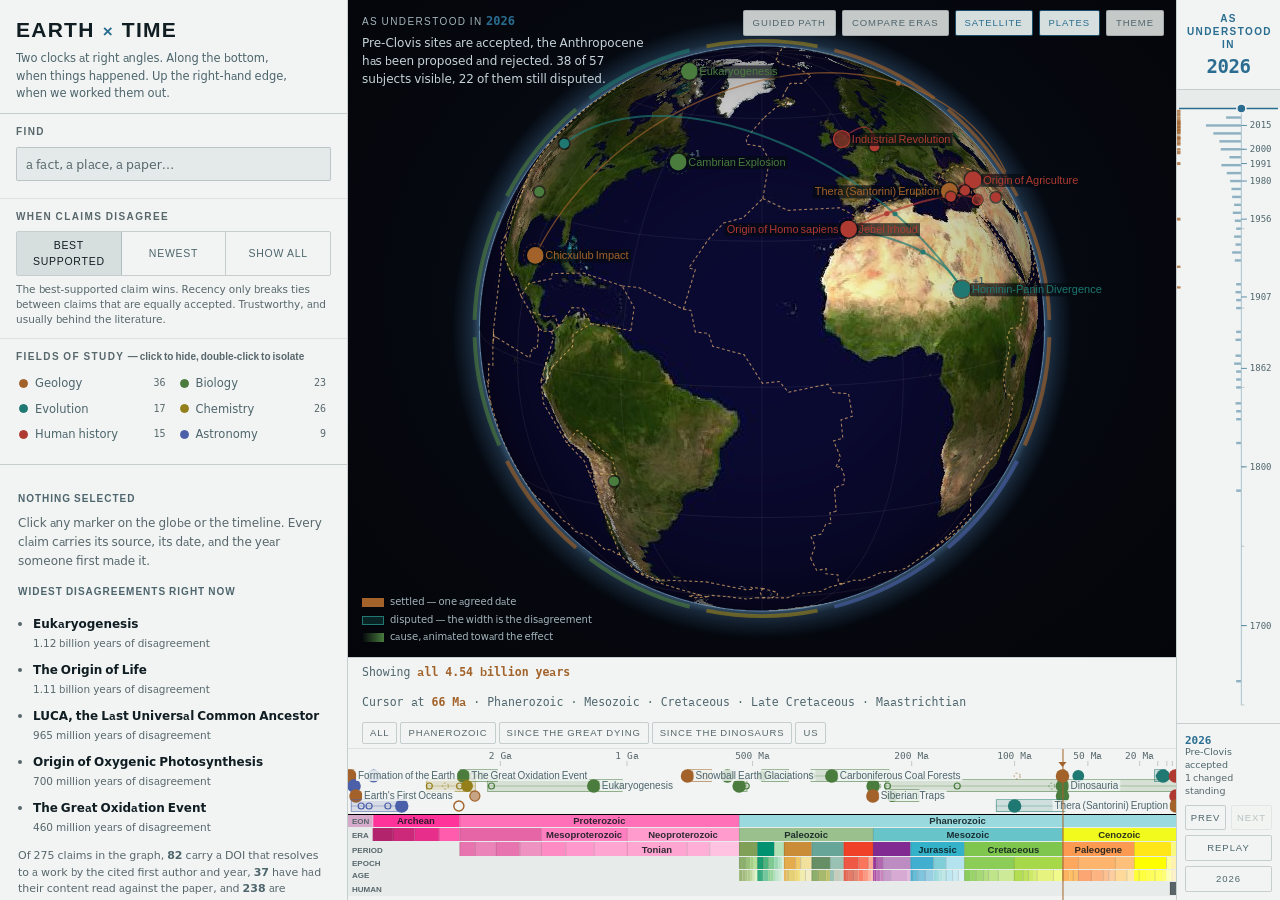
==== commit 1777d632: "Never complete a citation from author, year and journal alone; match DOIs per claim The crossref lif" ====
--- a/artifact.html
+++ b/artifact.html
@@ -721,14 +721,17 @@
 const LAND_ENC   = 'j3DhgFlB9B1IExDsB6IJwCyBkCZ|t+J-+E5DHlFiC+EOiEnC|p6Cj8EwCZkBjDnO-BrHaqGgC2EkDgHA|tyH-yEgFC-CnB5Ec6CK|9lG7vEsEAmBlBlJCjDmB4GB|7oE9tEVrCxEVnGIzBuB8FeUsDgDoB0DlE|[base64]|vnE1rDsF1BpIzBhGgC5EqDkHtCwDiDmDzC|j1DlmD0BdTVnFZfeoFwB|ysEtjDhDDMqCmDbPpB|6iJxxC4FFX1E1DV1C6EsBY|i6K5xCuCbhDhEYdpDZzBpDxCvBpFcWmCgHmEkDkEuBeOZ|o9KpoCoEtDyDMjB9CvBA9DhFlBakB0BTkBlCawBsBI8CjE2FuDtBS5B|ouKpsBpDe7CmDmGjE|kkDjbUpErBAlFtSrDpB3CmBxB8FoCgEZqFesC4Dc6CsC+CkF4BhD|[base64]|84HnU9BHoDmDwEQ5FtD|6rHlQuCnB3ETqC8B|61HlQJjBzFJ+FuB|o5GxNoEU+J5DpCXrS6DsB8BkF3B|+vJ9KtD1B7DkB0DwBsBduB0C0BJXpC|+kIlGYvB7FcOkB2EP|qsIpCSnDiClB0BkCkEoBwMrE4ClDsDnBQhB7BFOpBgHtGxFe1DkEzCc9CnBItBxBV-GuC-CTiCmCtB6DxI4DrBlB9B0CsDmB9CArDyC2DkByDxB|w6H6CjDpC-GAJxB6B3B6EyB1DxCqD7G5BEe0BtCFhB8DpBTIlFjCKI4DtBsBwC4G2BwBkEb0EiB|shIoClBhErB6DiBsCwBjC|0zG1LlCBnEqD-HiMzGqHuENqGpGgCAsE-DZzBqF1ERxF|4rH0DoC5BrCHRlD9BrBZ-E7LkCnC+EB0DmBqBgDJO2BoDauH2H+EhD3DpEkB7C|48H6QKtCV5BVgCdfCrCrCkBCuCnBetDpBmDgDWboDwBDwB+B1C|uiFsM3BNdyBSkGoDxEjB1C|+3HyU9BvCnBsBkBqCkBEJpBuB8BF7B|gtH0SzC7B0EgGMzBrCvC|g7HqYSnCxBSS9BdNf4CkBSlByBuCZ|0yHglB8BBS3C3BpCElDuEjBIvCnCiCzESYsB7BcL6CaVc+EmBA|lxE4nBqFNoDhC1ELvB1BjGwBoEUjC+B0BQ|28GslBrDLB4BqEsBb3C|r-EwtBgL9EjHbqBkBnDsC7GyBYQrGtBsFyCmFb|syHytBbzBpBmD6CuDcRvBtE|otIqkCZ9B1DLkBkCsDG|ifusCblDpFgCIgB+FG|uSuyCmBtBJzC1BRpBiEkCS|+5IqqCtBhEhGhB7CnCrBoClItBgCtBpBtDpCBQ6BhC+BuGqEkGGiCyDqBfkE6Cc2EgD0BgBrE5B-BAhC|6-Is4C6CMOnC9CP3B-BjDsBjBlClCBJgCgByBkCCmBsE8D3C|-2HghDpEU5EsCRyBmFfwExD|nwDslDpB3BoBWsBNVV2EVTtBsBKcpCZ3BnCKD8BpC3BlBCuBe9BQhGBgBqBbS4DsE8D4BtB5B|tpIisD+BGTnC4BzB3DuCHwBeH|q-IwlDgCxD9CWnB7C8BvDvBoBpBxBG+JlBgCG4C6BcXecKgCnH|xNwoDrGb0BkChBgC+F0CkCnBnCzE|sZovDlBzBrC+B+CWUf|-xJoyD-BXpBuB8CgBkCX1Bd|-Fo1DjCjCmEIpCtDiCDkF9FuCLnB7BYhBrNzChBM4EyC3DkBkCUXsCgDFKmB5DyBNgChBdjB+CqC2DgEA|pqFqjEkK7D5BTlEsB7EhCVkB1CF4BgBeuDuBF|-c+kEPpBoCrBhKnDlIe+BcrEgBwDelEQsEyBkDrBkMwB|33EqmE3CcckBsDJvB1B|-9KmlEqBPNuBuFJ8D7BnFhBbrC5KoCTwBrCPcdjBbAgIkKvDDnB|p-FmqEpIUmDwBkFjC|rlL6tEzCDAsB8EPnCX|[base64]|pkHoyEfduEU4ChBqCiBuDzCgBatBiC4DBoCX8BrDgH9BHbnDFoBXVXhHc1OpBhI8C8Ja-KKhBY0EaxGQiDqCuHa|-wG6yE3BpBjDuB8ED|14EmyEpGV3CmB0FUuDjB|jtFqyEyBnB8B0BiFauDhCJpB8FsBuH5C2DO+GhC0D1C1Dd+N1DjE3DzF4CxCHJjB2FzCqB9BVtBxHkCoFzD3J+BzHyD3Fd1BWqBwB8HKTWoD+CRchM8E9LLvHczBWiCe5CAViCyB4BoHsBvBpB|1oG2zE+FFrBvBiDbL5BlFTrGqCkEOlCqBsCe|m-IuyEtHKsEeiDnB|r6FyxEtEtBnB4CiDsBgIRrFjC|9wH6uEnFf1F+BgE0D9BmB2OFkEtBtH7BvCnC|utJm2ElJGmJF|n7F+1ErGB+DuBuCrB|miJk3ExBvB1KL-DoB4D4BwMjB|-kGu5EwBdZvC1IkBDyBkIY|t4Gs4E2ENKf-MjCpDUmEc7LE0EwC2M-B7C+B6BW4ClB|izDutE1HCtEwC+FoD7BI6E4BReiLqCgOsBsBZ3UtEjG7DO1B6DzB|r9Fm6EmGT6EpCkQGyCxB5TbrFW9C+CtGc8EW|roHq7E5BnCvLZwH4C6FK|[base64]|oiDyyCyChC1BDtB3CWtCqDtB+FGE+DrCmCO2B2DEhCsCzBPFvBTqDpCWhCgDuFoBAmD7Hb5EzD8EzG|r8Gs7E1GCsHSVT|uxB27E-HJsBQlBUkEO2DnB|1-Fk8ExECfyBkGdRV|joG08EaZhLe+BUxCoB8K-B|kyG08EnLZqF8CyGnBTZ|wkBs-EyGtB-EZ5DvDtCBpEmB6BYtI6D0PC|8yB6gF+DV3IpBpL6BkQG|omDkhFhHjBlCQkBUtECyMB|8nG49E9JKxH0CwJ6BwI9CP5B|huFq-EuCT-JnCjEIjCayBoBjHyB6E0BbQ2EC4KlD|-oEmmFqNdzLnCsEAtLrDtLf4CHrBJ0Bf1IzC4DbrFlB7RSHe2DQduByGX-F2B4F+B1D6BmKOvLE-H4CyYuC0VB|[base64]';
 const PLATE_ENC  = 'b1tD+GsCwJvB|yP5sDoK8E+X3C|ogC-9C-H5LvGb|ogC-9C+L4E|msCn5C+GiC0CwFsGuBMwCiM8C+D6F0F+BGyDmHwCEmDqSyG|w0DwZ-D4D|yoEzNlFtKuDnJ5E5CkHpF6C7J|x7B6uCuMvFmbAkJpFgFiEsTyC|yN0qCmH4C|4UstCoIE|gdwtC4B5C|4e2qCyDK0BqD|+jBquCiEvC|w0DwZxC5F6L7LgHpCyEhNXhG|x9C8e2DuQhDQwHqM0GuHqJuC+J6I|x9C8eqDJuC1I0FJ8BjFiNlDuHzL8GW2DvEoQ6CmCzDwGb+BzJ7EnBmBhI9DdyDxH3B1EoCOoC-EC3DhErB0ClM|hZ75B9CTwB5FxCPjBxFnFdsDtGZ-H|7gB31CoGrJ2FcwBlEkJ-ByFlI8DhB|+rEpzB8IpFsH3JmCzG3CzHsElD8ByBgFvD6EiE2VnJ1BjCoGtC4UxD|26GhjDsJ1BmFmCqHvBkBqCkK1BiBmCuB1C6GjBmSQgClHuMzB|4lJrtDoG3JoHX2F9FwJ8C|-3Ep7CpDFjB2CtHjB3D2HlPCPuE1EaH+Cne+E|-nLvjE+T6B8G2E4TzB4XiPiJxC8EgHggB9EuCoDkEZ8BsDzCOmFiHgFd6FmPKqO|uiK96DylBxI|-nLvjE+T6B8G2E4TzB4XiPiJxC8EgHggB9EuCoDkEZ8BsDzCOmFiHgFd6FmPKqO|b1tDvI9BzEjE9RjBnH3E9Ma|94EjoDe6M|iiE4wBrOE9B4F-FlB3R4P|kxGpQgJpE0XrC|4xH-WiVuG|6mIxQyCmD|0-J-3D6C9C|8tK-5C2D+B|yxKh4CuN+D|-nLpqC2HsPqCuL|g-Kj0CgF4BgEiI|-nLpqC2HsPqCuL|-9KvvBoF+MhCsF|5iLlwBlFtQ|goLzgC3K1R4B5B|5iLlwBlFtQ|1gLndgFG|17KhdcD|+1IlD2DhH|05InKqM9G|mpJ5O2KqC|8zJvMgChC|81JxOiBN|+2J-O0BrB|mpJ5OqJxD|qvJvTrJqC|y4JrQ6J9F4HHmC-E|qsKxbkFvOuHpE|j7D+lBxV4C5S9CIjCvOrEhEhG|51FmZwI1E|3-DiVuLX|p0DqUQuJpHmI|51FmZ1cqM|lzG4jB4Gnd|vnGyE4c7C6ByEqDADwI|iiE4wBkEoCOyIkFhBEqFiFyF|+wEslCuNxKyOpF4V2C|s7Ho8EgJlIwdvR|tfkrE2IuEsPX4ZkFlDwDMiFnUoErFiD2CahHkBg1B0Fu0CoC8rC5D2gB5D6T3J|x7B6uCiEsSxE8GlKsBXoDoMwL|+gJ2xClFnN|v5H0wC1FI+BkF1HmDkDyIlDmBVqE|v5H0wC1CiOvJyI|+gJ2xCkSkKiV0S|-nLglD4vBiI4UwJ|koKuuD8ftJ|-nLglD4vBiI4UwJ|vjJy2D2M0BkR9Q|v5H0wC6K1KkHjD|xnH6iCkPrV|j7D+lBkIGuVnH|zsGAbjI-GbjEpJ7COvC9I7CC9DvR|-3Ep7CsJsvB|zuE9rBbqFpIkH|53Evf9KwPNwJ|ljFvGmHwS|+gI+yB2IyK|0pIw9B4LyI|s1IimCsGzB|itIgO0H4E|20I4SewDyIc|m+IkXqH0DmC6HhCkIxGkG|i-I6wBpD0T|-9KvvB5EV|1gLndxB7B|niLjfqCzH|17KhdnE1J|9-K3mB7CtJ|94EjoD+GlH4QzE|nhE9zDsPlF|7xDj5DhO3D|9-D78DuE1B8OyD|7xDj5DoF7B|zsD-6D8G6CqNJ|goB6rCUF|u7B8mCzIuJ|6yBqwClK1E|6oCioC9ChM|6oCioCY4CuIsD|gyCmuCiG-D+B-E|gyCmuCpMiE7S9B|koKuuD9CsC2EgF0L2F|w1Kw7DzhBB-RkH|8hJyiEiE5GxJ7DO5L|68IisDezKzI7IIvS|68IisD-sByG9RlChNxJ0FxPkK-FwCwBmIjDmK2E0E-DuC7L|+gG6cwFC6GsG4W0B|gkH8kB+IqH+Dd|+gG6cDuB|6gGoef4P8CmK|y4F8NsF1J|+9FmEuCvB|sgG2CqKzOuGrE|gkH8kB9D6G-L6GnBiH6KkEyFgI6K9G4IG|zuE9rByPmBT6HrQoK3H5G|l5G6rBY0B|l5G6rB1B3D2HpE|l5G6rBuDF|31G0rBoDjG|lzG4jBW4B|kzHsxBNS|2yH+xB5B1G|8wHorBrCjK|wuHkhBqL1D|65HudyIpb|49H2E0ExC|49H2EbnB|88HuDdhD|82HgEvHCNnE|+uHFuI-FN9C2H2B|0+HtHW+D|+7HRegE|+uHFpBhH|0tHnHiD-BMrG|spIrNuC4D|q-HvDrD+C|q-HvDuBhB|4gIxE2IpE|upI7IsCX|4xH-WVsH|ixHzPqYoC|y1IpCxMsC|gpICzGiC|05InK1L0B|+tIzIjCf|+1IlD-HtF|+gG6c9E3KkF3IXzG|y4F8NNyN|k4FubqEkEsEpB|+7HMtBnB|w6HbzD8E|tfkrE3G-EmF3B3B7C9LlChMjH|yoEzNoKNeuFuJnBmL6DiGjCmF0GqK4F|8tK-5CrHlK|wmKlkDhIhHhD3GoE-F|kzHsxBgIzC|k7H4uB6FmE|kzHsxBsI+B0FwF4B4G|8iIy-B4GhC|42H++B4FyF|42H++BkMU|itIgOhE9N|20I4SiQ-G0EvFmBxH|w8IrFyFqEwIH|yqJpB8IhEuClJ|y1IpC+GhD|y1IpCMb|w-I9GkMJ|w8IrFgDxB|0rJnHgDB|0rJnHgDB|0uJpHoFlF|w-I9G2J7H|+2J-OtErD|qvJvTgFjBoEoE|m+IkX4D+LtF+K|w8IguByC6C|k5K5a5MX|67K1hBIpL|84KruBmDsB|k5K5a2C7G|67K1hByES|sgLjhBlBnH|m-KroBiB9BlE1C|sgLjhB4EqB|-nLnfQG|klL5f8CS|-nLnfQG|k5K5a2JpB|-nL3eQJ|6iLjcmFzC|-nL3eQJ|vnLhfUA|7mLhf0EB|1gLnd3EoBtBhD|5kHnsBlEjGiHpD|9hH11BuCoHpFmC|hgHh-BhBxFwDxB|z9GlmCkDkB|v6GhlCLoElF4B|9hH11B8BrJ|jsGoFH-C|rsGoCsBmC|-qGuEjBa|jsGoFJoB|rsGoCHnC|-qGuEwDE|-6BhuDtIkBqB-BhGLjagG1nBxD9O4E|-6BhuDvChDuB3G2ErB|r3Bn5DoDO|t4Cv4D0PpCiIgC|3gC54DsJN|j0B54DkEgDNuDxKqE|u4DwkB0JoM|u4DwkBzB1GpGR|wwDodnIE3BjDtSjD|0uCimBjK2RsBoE|0uCimByBzL8DpD|0oB0rCyI9GoKmC|u7B8mCiInCqFuD|i0CkXvLjNjIuBvD9CqCxDrF7MkD-GkGxCqCxEe7NjE3GnLjG5BxHwDpD|ogC-9C+F6J|mmCl0C+EoKtSoO|r5EuRhD6DpFjB|3hFkUxLM|p9E2OlDN|vgFoO-CD|vjFkOnCU|3lF4OxH4F|p9E2OqB1C|p9E2O+D4C|r5EuRkG2I+FQ|ptE0asFzF|ljFvG4E+BuC8E|-7EKqLmKF8E+I0F|9nEgVmIC';
 const ICS        = [{"n":"Hadean","t":"eon","b":4600.0,"e":4031.0,"c":"#AE027E"},{"n":"Archean","t":"eon","b":4031.0,"e":2500.0,"c":"#FF3399"},{"n":"Proterozoic","t":"eon","b":2500.0,"e":538.8,"c":"#FF70B8"},{"n":"Phanerozoic","t":"eon","b":538.8,"e":0.0,"c":"#9AD9DD"},{"n":"Eoarchean","t":"era","b":4031.0,"e":3600.0,"c":"#B2246B"},{"n":"Paleoarchean","t":"era","b":3600.0,"e":3200.0,"c":"#CC297A"},{"n":"Mesoarchean","t":"era","b":3200.0,"e":2800.0,"c":"#E62E8A"},{"n":"Neoarchean","t":"era","b":2800.0,"e":2500.0,"c":"#FF5CAD"},{"n":"Paleoproterozoic","t":"era","b":2500.0,"e":1600.0,"c":"#E665A6"},{"n":"Mesoproterozoic","t":"era","b":1600.0,"e":1000.0,"c":"#FF7EBF"},{"n":"Neoproterozoic","t":"era","b":1000.0,"e":538.8,"c":"#FF9BCD"},{"n":"Paleozoic","t":"era","b":538.8,"e":251.902,"c":"#99C08D"},{"n":"Mesozoic","t":"era","b":251.902,"e":66.0,"c":"#67C5CA"},{"n":"Cenozoic","t":"era","b":66.0,"e":0.0,"c":"#F2F91D"},{"n":"Siderian","t":"period","b":2500.0,"e":2300.0,"c":"#E874AF"},{"n":"Rhyacian","t":"period","b":2300.0,"e":2050.0,"c":"#EB84B8"},{"n":"Orosirian","t":"period","b":2050.0,"e":1800.0,"c":"#E874AF"},{"n":"Statherian","t":"period","b":1800.0,"e":1600.0,"c":"#EE93C1"},{"n":"Calymmian","t":"period","b":1600.0,"e":1400.0,"c":"#FF8BC5"},{"n":"Ectasian","t":"period","b":1400.0,"e":1200.0,"c":"#FF98CC"},{"n":"Stenian","t":"period","b":1200.0,"e":1000.0,"c":"#FFA5D2"},{"n":"Tonian","t":"period","b":1000.0,"e":720.0,"c":"#FFA5D2"},{"n":"Cryogenian","t":"period","b":720.0,"e":635.0,"c":"#FFAFD7"},{"n":"Ediacaran","t":"period","b":635.0,"e":538.8,"c":"#FFC3E1"},{"n":"Cambrian","t":"period","b":538.8,"e":486.85,"c":"#7FA056"},{"n":"Ordovician","t":"period","b":486.85,"e":443.1,"c":"#009270"},{"n":"Silurian","t":"period","b":443.1,"e":419.62,"c":"#B3E1B6"},{"n":"Devonian","t":"period","b":419.62,"e":358.86,"c":"#CB8C37"},{"n":"Carboniferous","t":"period","b":358.86,"e":298.9,"c":"#67A599"},{"n":"Permian","t":"period","b":298.9,"e":251.902,"c":"#F04028"},{"n":"Triassic","t":"period","b":251.902,"e":201.4,"c":"#812B92"},{"n":"Jurassic","t":"period","b":201.4,"e":143.1,"c":"#34B2C9"},{"n":"Cretaceous","t":"period","b":143.1,"e":66.0,"c":"#7FC64E"},{"n":"Paleogene","t":"period","b":66.0,"e":23.04,"c":"#FD9A52"},{"n":"Neogene","t":"period","b":23.04,"e":2.58,"c":"#FFE619"},{"n":"Quaternary","t":"period","b":2.58,"e":0.0,"c":"#F9F97F"},{"n":"Terreneuvian","t":"epoch","b":538.8,"e":521.0,"c":"#8CB06C"},{"n":"Series 2","t":"epoch","b":521.0,"e":506.5,"c":"#99C078"},{"n":"Miaolingian","t":"epoch","b":506.5,"e":497.0,"c":"#A6CF86"},{"n":"Furongian","t":"epoch","b":497.0,"e":486.85,"c":"#B3E095"},{"n":"Early Ordovician","t":"epoch","b":486.85,"e":471.3,"c":"#1A9D6F"},{"n":"Middle Ordovician","t":"epoch","b":471.3,"e":458.2,"c":"#4DB47E"},{"n":"Late Ordovician","t":"epoch","b":458.2,"e":443.1,"c":"#7FCA93"},{"n":"Llandovery","t":"epoch","b":443.1,"e":432.9,"c":"#99D7B3"},{"n":"Wenlock","t":"epoch","b":432.9,"e":426.7,"c":"#B3E1C2"},{"n":"Ludlow","t":"epoch","b":426.7,"e":422.7,"c":"#BFE6CF"},{"n":"Pridoli","t":"epoch","b":422.7,"e":419.62,"c":"#E6F5E1"},{"n":"Early Devonian","t":"epoch","b":419.62,"e":393.47,"c":"#E5AC4D"},{"n":"Middle Devonian","t":"epoch","b":393.47,"e":382.31,"c":"#F1C868"},{"n":"Late Devonian","t":"epoch","b":382.31,"e":358.86,"c":"#F1E19D"},{"n":"Mississippian","t":"epoch","b":358.86,"e":323.4,"c":"#678F66"},{"n":"Pennsylvanian","t":"epoch","b":323.4,"e":298.9,"c":"#99C2B5"},{"n":"Cisuralian","t":"epoch","b":298.9,"e":274.4,"c":"#EF5845"},{"n":"Guadalupian","t":"epoch","b":274.4,"e":259.51,"c":"#FB745C"},{"n":"Lopingian","t":"epoch","b":259.51,"e":251.902,"c":"#FBA794"},{"n":"Early Triassic","t":"epoch","b":251.902,"e":246.7,"c":"#983999"},{"n":"Middle Triassic","t":"epoch","b":246.7,"e":237.0,"c":"#B168B1"},{"n":"Late Triassic","t":"epoch","b":237.0,"e":201.4,"c":"#BD8CC3"},{"n":"Early Jurassic","t":"epoch","b":201.4,"e":174.7,"c":"#42AED0"},{"n":"Middle Jurassic","t":"epoch","b":174.7,"e":161.5,"c":"#80CFD8"},{"n":"Late Jurassic","t":"epoch","b":161.5,"e":143.1,"c":"#B3E3EE"},{"n":"Early Cretaceous","t":"epoch","b":143.1,"e":100.5,"c":"#8CCD57"},{"n":"Late Cretaceous","t":"epoch","b":100.5,"e":66.0,"c":"#A6D84A"},{"n":"Paleocene","t":"epoch","b":66.0,"e":56.0,"c":"#FDA75F"},{"n":"Eocene","t":"epoch","b":56.0,"e":33.9,"c":"#FDB46C"},{"n":"Oligocene","t":"epoch","b":33.9,"e":23.04,"c":"#FDC07A"},{"n":"Miocene","t":"epoch","b":23.04,"e":5.333,"c":"#FFFF00"},{"n":"Pliocene","t":"epoch","b":5.333,"e":2.58,"c":"#FFFF99"},{"n":"Pleistocene","t":"epoch","b":2.58,"e":0.0117,"c":"#FFF2AE"},{"n":"Holocene","t":"epoch","b":0.0117,"e":0.0,"c":"#FEF2E0"},{"n":"Fortunian","t":"age","b":538.8,"e":529.0,"c":"#99B575"},{"n":"Stage 2","t":"age","b":529.0,"e":521.0,"c":"#A6BA80"},{"n":"Stage 3","t":"age","b":521.0,"e":514.5,"c":"#A6C583"},{"n":"Stage 4","t":"age","b":514.5,"e":506.5,"c":"#B3CA8E"},{"n":"Wuliuan","t":"age","b":506.5,"e":504.5,"c":"#B3D492"},{"n":"Drumian","t":"age","b":504.5,"e":500.5,"c":"#BFD99D"},{"n":"Guzhangian","t":"age","b":500.5,"e":497.0,"c":"#CCDFAA"},{"n":"Paibian","t":"age","b":497.0,"e":494.2,"c":"#CCEBAE"},{"n":"Jiangshanian","t":"age","b":494.2,"e":491.0,"c":"#D9F0BB"},{"n":"Stage 10","t":"age","b":491.0,"e":486.85,"c":"#E6F5C9"},{"n":"Tremadocian","t":"age","b":486.85,"e":477.1,"c":"#33A97E"},{"n":"Floian","t":"age","b":477.1,"e":471.3,"c":"#41B087"},{"n":"Dapingian","t":"age","b":471.3,"e":469.4,"c":"#66C092"},{"n":"Darriwilian","t":"age","b":469.4,"e":458.2,"c":"#74C69C"},{"n":"Sandbian","t":"age","b":458.2,"e":452.8,"c":"#8CD094"},{"n":"Katian","t":"age","b":452.8,"e":445.2,"c":"#99D69F"},{"n":"Hirnantian","t":"age","b":445.2,"e":443.1,"c":"#A6DBAB"},{"n":"Rhuddanian","t":"age","b":443.1,"e":440.5,"c":"#A6DCB5"},{"n":"Aeronian","t":"age","b":440.5,"e":438.6,"c":"#B3E1C2"},{"n":"Telychian","t":"age","b":438.6,"e":432.9,"c":"#BFE6CF"},{"n":"Sheinwoodian","t":"age","b":432.9,"e":430.6,"c":"#BFE6C3"},{"n":"Homerian","t":"age","b":430.6,"e":426.7,"c":"#CCEBD1"},{"n":"Gorstian","t":"age","b":426.7,"e":425.0,"c":"#CCECDD"},{"n":"Ludfordian","t":"age","b":425.0,"e":422.7,"c":"#D9F0DF"},{"n":"Lochkovian","t":"age","b":419.62,"e":413.02,"c":"#E5B75A"},{"n":"Pragian","t":"age","b":413.02,"e":410.62,"c":"#E5C468"},{"n":"Emsian","t":"age","b":410.62,"e":393.47,"c":"#E5D075"},{"n":"Eifelian","t":"age","b":393.47,"e":387.95,"c":"#F1D576"},{"n":"Givetian","t":"age","b":387.95,"e":382.31,"c":"#F1E185"},{"n":"Frasnian","t":"age","b":382.31,"e":372.15,"c":"#F2EDAD"},{"n":"Famennian","t":"age","b":372.15,"e":358.86,"c":"#F2EDC5"},{"n":"Tournaisian","t":"age","b":358.86,"e":346.7,"c":"#8CB06C"},{"n":"Visean","t":"age","b":346.7,"e":330.3,"c":"#A6B96C"},{"n":"Serpukhovian","t":"age","b":330.3,"e":323.4,"c":"#BFC26B"},{"n":"Bashkirian","t":"age","b":323.4,"e":315.2,"c":"#99C2B5"},{"n":"Moscovian","t":"age","b":315.2,"e":307.0,"c":"#C7CBB9"},{"n":"Kasimovian","t":"age","b":307.0,"e":303.7,"c":"#BFD0C5"},{"n":"Gzhelian","t":"age","b":303.7,"e":298.9,"c":"#CCD4C7"},{"n":"Asselian","t":"age","b":298.9,"e":293.52,"c":"#E36350"},{"n":"Sakmarian","t":"age","b":293.52,"e":290.1,"c":"#E36F5C"},{"n":"Artinskian","t":"age","b":290.1,"e":283.3,"c":"#E37B68"},{"n":"Kungurian","t":"age","b":283.3,"e":274.4,"c":"#E38776"},{"n":"Roadian","t":"age","b":274.4,"e":266.9,"c":"#FB8069"},{"n":"Wordian","t":"age","b":266.9,"e":264.28,"c":"#FB8D76"},{"n":"Capitanian","t":"age","b":264.28,"e":259.51,"c":"#FB9A85"},{"n":"Wuchiapingian","t":"age","b":259.51,"e":254.14,"c":"#FCB4A2"},{"n":"Changhsingian","t":"age","b":254.14,"e":251.902,"c":"#FCC0B2"},{"n":"Induan","t":"age","b":251.902,"e":249.9,"c":"#A4469F"},{"n":"Olenekian","t":"age","b":249.9,"e":246.7,"c":"#B051A5"},{"n":"Anisian","t":"age","b":246.7,"e":241.464,"c":"#BC75B7"},{"n":"Ladinian","t":"age","b":241.464,"e":237.0,"c":"#C983BF"},{"n":"Carnian","t":"age","b":237.0,"e":227.3,"c":"#C99BCB"},{"n":"Norian","t":"age","b":227.3,"e":205.7,"c":"#D6AAD3"},{"n":"Rhaetian","t":"age","b":205.7,"e":201.4,"c":"#E3B9DB"},{"n":"Hettangian","t":"age","b":201.4,"e":199.5,"c":"#4EB3D3"},{"n":"Sinemurian","t":"age","b":199.5,"e":192.9,"c":"#67BCD8"},{"n":"Pliensbachian","t":"age","b":192.9,"e":184.2,"c":"#80C5DD"},{"n":"Toarcian","t":"age","b":184.2,"e":174.7,"c":"#99CEE3"},{"n":"Aalenian","t":"age","b":174.7,"e":170.9,"c":"#9AD9DD"},{"n":"Bajocian","t":"age","b":170.9,"e":168.2,"c":"#A6DDE0"},{"n":"Bathonian","t":"age","b":168.2,"e":165.3,"c":"#B3E2E3"},{"n":"Callovian","t":"age","b":165.3,"e":161.5,"c":"#BFE7E5"},{"n":"Oxfordian","t":"age","b":161.5,"e":154.8,"c":"#BFE7F1"},{"n":"Kimmeridgian","t":"age","b":154.8,"e":149.2,"c":"#CCECF4"},{"n":"Tithonian","t":"age","b":149.2,"e":143.1,"c":"#D9F1F7"},{"n":"Berriasian","t":"age","b":143.1,"e":137.05,"c":"#8CCD60"},{"n":"Valanginian","t":"age","b":137.05,"e":132.6,"c":"#99D36A"},{"n":"Hauterivian","t":"age","b":132.6,"e":125.77,"c":"#A6D975"},{"n":"Barremian","t":"age","b":125.77,"e":121.4,"c":"#B3DF7F"},{"n":"Aptian","t":"age","b":121.4,"e":113.2,"c":"#BFE48A"},{"n":"Albian","t":"age","b":113.2,"e":100.5,"c":"#CCEA97"},{"n":"Cenomanian","t":"age","b":100.5,"e":93.9,"c":"#B3DE53"},{"n":"Turonian","t":"age","b":93.9,"e":89.8,"c":"#BFE35D"},{"n":"Coniacian","t":"age","b":89.8,"e":85.7,"c":"#CCE968"},{"n":"Santonian","t":"age","b":85.7,"e":83.6,"c":"#D9EF74"},{"n":"Campanian","t":"age","b":83.6,"e":72.2,"c":"#E6F47F"},{"n":"Maastrichtian","t":"age","b":72.2,"e":66.0,"c":"#F2FA8C"},{"n":"Danian","t":"age","b":66.0,"e":61.66,"c":"#FDB462"},{"n":"Selandian","t":"age","b":61.66,"e":59.24,"c":"#FEBF65"},{"n":"Thanetian","t":"age","b":59.24,"e":56.0,"c":"#FDBF6F"},{"n":"Ypresian","t":"age","b":56.0,"e":48.07,"c":"#FCA773"},{"n":"Lutetian","t":"age","b":48.07,"e":41.03,"c":"#FCB482"},{"n":"Bartonian","t":"age","b":41.03,"e":37.71,"c":"#FDC091"},{"n":"Priabonian","t":"age","b":37.71,"e":33.9,"c":"#FDCDA1"},{"n":"Rupelian","t":"age","b":33.9,"e":27.3,"c":"#FED99A"},{"n":"Chattian","t":"age","b":27.3,"e":23.04,"c":"#FEE6AA"},{"n":"Aquitanian","t":"age","b":23.04,"e":20.45,"c":"#FFFF33"},{"n":"Burdigalian","t":"age","b":20.45,"e":15.98,"c":"#FFFF41"},{"n":"Langhian","t":"age","b":15.98,"e":13.82,"c":"#FFFF4D"},{"n":"Serravallian","t":"age","b":13.82,"e":11.63,"c":"#FFFF59"},{"n":"Tortonian","t":"age","b":11.63,"e":7.246,"c":"#FFFF66"},{"n":"Messinian","t":"age","b":7.246,"e":5.333,"c":"#FFFF73"},{"n":"Zanclean","t":"age","b":5.333,"e":3.6,"c":"#FFFFB3"},{"n":"Piacenzian","t":"age","b":3.6,"e":2.58,"c":"#FFFFBF"},{"n":"Gelasian","t":"age","b":2.58,"e":1.8,"c":"#FFEDB3"},{"n":"Calabrian","t":"age","b":1.8,"e":0.774,"c":"#FFF2C7"},{"n":"Chibanian","t":"age","b":0.774,"e":0.129,"c":"#fff2c7"},{"n":"Late Pleistocene","t":"age","b":0.129,"e":0.0117,"c":"#FFF2C7"},{"n":"Greenlandian","t":"age","b":0.0117,"e":0.0082,"c":"#FEF2E0"},{"n":"Northgrippian","t":"age","b":0.0082,"e":0.0042,"c":"#FEF2E0"},{"n":"Meghalayan","t":"age","b":0.0042,"e":0.0,"c":"#FEF2E0"}];
-const GRAPH      = {"referents":[{"id":"earth_formation","label":"Formation of the Earth","kind":"event"},{"id":"moon_forming_impact","label":"The Moon-Forming Giant Impact (Theia)","kind":"event"},{"id":"late_heavy_bombardment","label":"Late Heavy Bombardment","kind":"event"},{"id":"first_oceans","label":"Earth's First Oceans","kind":"event"},{"id":"origin_of_life","label":"The Origin of Life","kind":"event"},{"id":"luca","label":"LUCA, the Last Universal Common Ancestor","kind":"entity"},{"id":"oxygenic_photosynthesis","label":"Origin of Oxygenic Photosynthesis","kind":"event"},{"id":"great_oxidation","label":"The Great Oxidation Event","kind":"event","wikidata":"Q837561"},{"id":"first_eukaryotes","label":"Eukaryogenesis","kind":"event"},{"id":"snowball_earth","label":"Snowball Earth Glaciations","kind":"event","wikidata":"Q214689"},{"id":"ediacaran_biota","label":"The Ediacaran Biota","kind":"entity"},{"id":"cambrian_explosion","label":"Cambrian Explosion","kind":"event"},{"id":"first_vertebrates","label":"First Vertebrates","kind":"event"},{"id":"ordovician_extinction","label":"End-Ordovician Mass Extinction","kind":"event"},{"id":"first_land_plants","label":"First Land Plants","kind":"event"},{"id":"devonian_tetrapods","label":"Devonian Tetrapods","kind":"event"},{"id":"carboniferous_forests","label":"Carboniferous Coal Forests","kind":"entity"},{"id":"permian_triassic_extinction","label":"Permian-Triassic Extinction (the Great Dying)","kind":"event","wikidata":"Q141118"},{"id":"siberian_traps","label":"Siberian Traps","kind":"entity","wikidata":"Q58808"},{"id":"first_dinosaurs","label":"First Dinosaurs (Ischigualasto)","kind":"event"},{"id":"dinosaurs","label":"Dinosauria","kind":"entity"},{"id":"first_mammals","label":"First Mammals and Mammaliaforms","kind":"event"},{"id":"chicxulub_impact","label":"Chicxulub Impact","kind":"event","wikidata":"Q55816"},{"id":"deccan_traps","label":"Deccan Traps","kind":"entity","wikidata":"Q55819"},{"id":"kpg_extinction","label":"Cretaceous-Paleogene Mass Extinction","kind":"event","wikidata":"Q55811"},{"id":"mammal_radiation","label":"Paleocene Placental Mammal Radiation","kind":"event"},{"id":"first_primates","label":"Origin of Primates","kind":"event"},{"id":"hominins","label":"Hominin-Panin Divergence","kind":"event"},{"id":"homo_erectus","label":"Homo erectus","kind":"entity"},{"id":"homo_sapiens","label":"Origin of Homo sapiens","kind":"event"},{"id":"out_of_africa","label":"Out of Africa Dispersal","kind":"event"},{"id":"neanderthal_admixture","label":"Neanderthal-Modern Human Admixture","kind":"event"},{"id":"peopling_americas","label":"Peopling of the Americas","kind":"event"},{"id":"agriculture_origin","label":"Origin of Agriculture","kind":"event"},{"id":"writing_cuneiform","label":"Invention of Cuneiform Writing","kind":"event"},{"id":"bronze_age","label":"The Bronze Age","kind":"event"},{"id":"thera_eruption","label":"Thera (Santorini) Eruption","kind":"event","wikidata":"Q1144693"},{"id":"bronze_age_collapse","label":"Late Bronze Age Collapse","kind":"event"},{"id":"battle_of_hastings","label":"Battle of Hastings","kind":"event","wikidata":"Q83224"},{"id":"printing_press","label":"Gutenberg's Printing Press","kind":"event"},{"id":"industrial_revolution","label":"Industrial Revolution","kind":"event"},{"id":"tambora_eruption","label":"Eruption of Mount Tambora","kind":"event"},{"id":"year_without_summer","label":"The Year Without a Summer (1816)","kind":"event"},{"id":"trinity_test","label":"Trinity Nuclear Test","kind":"event"},{"id":"anthropocene","label":"The Anthropocene","kind":"event"},{"id":"jebel_irhoud","label":"Jebel Irhoud","kind":"entity","wikidata":"Q846913"},{"id":"giant_planet_migration","label":"Giant-Planet Migration (the Nice Model Instability)","kind":"event"},{"id":"volcanic_volatile_shift","label":"The Change in Volcanic Volatile Composition","kind":"event"},{"id":"subaerial_volcanism_onset","label":"Onset of Widespread Subaerial Volcanism","kind":"event"},{"id":"hirnantian_glaciation","label":"Hirnantian Glaciation","kind":"event"},{"id":"late_palaeozoic_oxygen_peak","label":"Late Palaeozoic Oxygen Peak","kind":"event"},{"id":"giant_insects","label":"Giant Palaeozoic Insects","kind":"entity"},{"id":"maastrichtian_regression","label":"The Maastrichtian Marine Regression","kind":"event"},{"id":"ice_free_corridor","label":"The Ice-Free Corridor","kind":"entity"},{"id":"pacific_coastal_route","label":"The Pacific Coastal Route","kind":"entity"},{"id":"minoan_collapse","label":"Collapse of Minoan Crete","kind":"event"},{"id":"norman_conquest","label":"The Norman Conquest of England","kind":"event"}],"claims":[{"id":"clm_earth_accretion_patterson","about":"earth_formation","statement":"Lead isotopes in meteorites and in ocean sediment converge on an Earth about 4.55 billion years old.","type":"dating","earth_time_start":4550000000,"earth_time_end":4550000000,"time_precision":70000000,"geometry":{"mode":"global","lat":null,"lng":null,"radius_km":null},"coords_are_modern":true,"subjects":["geology","chemistry","astronomy"],"zoom_band":[0,10],"significance":5,"asserted_by":"Patterson 1956, Geochimica et Cosmochimica Acta","knowledge_time":1956,"status_timeline":[{"knowledge_time":1956,"status":"proposed","source":"Patterson 1956, Geochimica et Cosmochimica Acta — first isochron age for Earth and meteorites together, 4.55 ± 0.07 Ga"},{"knowledge_time":1975,"status":"consensus","source":"radiometric consensus, 1970s — independent chronometers repeatedly reproduce ~4.55 Ga; no serious rival has ever emerged"}]},{"id":"clm_earth_accretion_hfw","about":"earth_formation","statement":"Hafnium-tungsten dating puts the end of Earth's main accretion some tens of millions of years after the Sun.","type":"dating","earth_time_start":4500000000,"earth_time_end":4500000000,"time_precision":30000000,"geometry":{"mode":"global","lat":null,"lng":null,"radius_km":null},"coords_are_modern":true,"subjects":["geology","chemistry","astronomy"],"zoom_band":[1,10],"significance":4,"asserted_by":"Hf–W isotope chronology, diffuse consensus 2000s–2010s (no single originating paper)","knowledge_time":2002,"status_timeline":[{"knowledge_time":2002,"status":"proposed","source":"Hf–W core-formation chronometry, early 2000s — deliberately vague; the result emerged across several groups, not one paper"},{"knowledge_time":2015,"status":"contested","source":"cosmochemical debate, 2010s — everyone agrees accretion closed after the Sun, but the 30–100 Myr window is still argued and the model ages depend on assumed impactor cores"}]},{"id":"clm_moon_giant_impact_hypothesis","about":"moon_forming_impact","statement":"The Moon condensed from debris blasted into orbit when a Mars-sized body struck the young Earth off-centre.","type":"existence","earth_time_start":4510000000,"earth_time_end":4510000000,"time_precision":40000000,"geometry":{"mode":"global","lat":null,"lng":null,"radius_km":null},"coords_are_modern":true,"subjects":["astronomy","geology"],"zoom_band":[0,10],"significance":5,"asserted_by":"Hartmann & Davis 1975, Icarus","knowledge_time":1975,"status_timeline":[{"knowledge_time":1975,"status":"proposed","source":"Hartmann & Davis 1975, Icarus — satellite-sized planetesimals proposed as the Moon's source; Cameron & Ward reach the same idea independently at LPSC in 1976"},{"knowledge_time":1984,"status":"contested","source":"Conference on the Origin of the Moon, Kona 1984 — giant impact wins the field largely by elimination of fission, capture and co-accretion, but without simulations"},{"knowledge_time":2001,"status":"consensus","source":"Canup & Asphaug 2001, Nature — hydrodynamic simulations finally reproduce the Moon's mass, iron deficit and angular momentum"}]},{"id":"clm_moon_impact_canup_sim","about":"moon_forming_impact","statement":"Simulations show an impactor near a tenth of Earth's mass gives the right mass, spin and iron budget for the Moon.","type":"interpretation","earth_time_start":4510000000,"earth_time_end":4510000000,"time_precision":40000000,"geometry":{"mode":"global","lat":null,"lng":null,"radius_km":null},"coords_are_modern":true,"subjects":["astronomy","geology"],"zoom_band":[2,10],"significance":4,"asserted_by":"Canup & Asphaug 2001, Nature","knowledge_time":2001,"status_timeline":[{"knowledge_time":2001,"status":"proposed","source":"Canup & Asphaug 2001, Nature — the canonical low-velocity, grazing giant impact"},{"knowledge_time":2012,"status":"contested","source":"isotopic-crisis literature, early 2010s — the canonical impact makes a Moon built mostly of Theia, contradicting identical O and Ti isotopes"}]},{"id":"clm_moon_impact_barboni_451","about":"moon_forming_impact","statement":"Uranium-lead and hafnium ages on Apollo 14 zircons date the Moon to 4.51 Ga, within 60 Myr of the Sun.","type":"dating","earth_time_start":4510000000,"earth_time_end":4510000000,"time_precision":10000000,"geometry":{"mode":"global","lat":null,"lng":null,"radius_km":null},"coords_are_modern":true,"subjects":["astronomy","chemistry","geology"],"zoom_band":[2,10],"significance":4,"asserted_by":"Barboni et al. 2017, Science Advances","knowledge_time":2017,"status_timeline":[{"knowledge_time":2017,"status":"proposed","source":"Barboni et al. 2017, Science Advances 3:e1602365 — concordant U–Pb ages on eight Apollo 14 zircon fragments, with Hf model ages in support"},{"knowledge_time":2020,"status":"contested","source":"lunar chronology debate, ~2020 — a 4.51 Ga Moon conflicts with the Hf–W model ages that favour a later impact, and eight grains is a thin sample"}]},{"id":"clm_moon_impact_late_hfw","about":"moon_forming_impact","statement":"Tungsten model ages push the giant impact later, nearer 4.45 Ga, roughly 100 Myr after the solar system began.","type":"dating","earth_time_start":4450000000,"earth_time_end":4450000000,"time_precision":40000000,"geometry":{"mode":"global","lat":null,"lng":null,"radius_km":null},"coords_are_modern":true,"subjects":["astronomy","chemistry","geology"],"zoom_band":[2,10],"significance":3,"asserted_by":"Hf–W lunar model-age literature, 2000s–2010s (diffuse; deliberately not pinned to one paper)","knowledge_time":2005,"status_timeline":[{"knowledge_time":2005,"status":"proposed","source":"Hf–W lunar chronometry, mid-2000s — vague by design; several groups report ages in the 4.42–4.48 Ga range"},{"knowledge_time":2012,"status":"consensus","source":"cosmochemical reviews, early 2010s — a giant impact more than 50 Myr after CAI formation became the majority textbook position, though never unanimous"}]},{"id":"clm_lhb_cataclysm","about":"late_heavy_bombardment","statement":"Apollo highland rocks cluster near 3.9 Ga, read as a brief cataclysmic spike of impacts on Moon and Earth.","type":"dating","earth_time_start":4000000000,"earth_time_end":3800000000,"time_precision":50000000,"geometry":{"mode":"global","lat":null,"lng":null,"radius_km":null},"coords_are_modern":true,"subjects":["astronomy","geology"],"zoom_band":[1,10],"significance":4,"asserted_by":"Tera, Papanastassiou & Wasserburg 1974, Earth and Planetary Science Letters","knowledge_time":1974,"status_timeline":[{"knowledge_time":1974,"status":"proposed","source":"Tera, Papanastassiou & Wasserburg 1974, EPSL — isotopic evidence for a terminal lunar cataclysm"},{"knowledge_time":2005,"status":"consensus","source":"Gomes, Levison, Tsiganis & Morbidelli 2005, Nature — the Nice model supplies a dynamical cause and the LHB becomes textbook"},{"knowledge_time":2016,"status":"contested","source":"Boehnke & Harrison 2016, PNAS — the age cluster may be a sampling artifact, not an impact spike"}]},{"id":"clm_lhb_illusory","about":"clm_lhb_cataclysm","statement":"The 3.9 Ga age cluster may be an artifact of sampling Imbrium ejecta rather than a real bombardment spike.","type":"interpretation","earth_time_start":4000000000,"earth_time_end":3800000000,"time_precision":50000000,"geometry":{"mode":"global","lat":null,"lng":null,"radius_km":null},"coords_are_modern":true,"subjects":["astronomy","geology"],"zoom_band":[3,10],"significance":3,"asserted_by":"Boehnke & Harrison 2016, PNAS","knowledge_time":2016,"status_timeline":[{"knowledge_time":2016,"status":"proposed","source":"Boehnke & Harrison 2016, PNAS — 'Illusory late heavy bombardments'; a monotonic decline reproduces the same age histogram"},{"knowledge_time":2019,"status":"contested","source":"sample-bias literature, late 2010s — several groups agree the cataclysm is unproven; a milder declining flux is now widely preferred"}]},{"id":"clm_lhb_nice_model","about":"late_heavy_bombardment","statement":"Migration of Jupiter and Saturn through a resonance destabilised the outer belt and rained debris on the inner planets.","type":"causal","earth_time_start":4000000000,"earth_time_end":3800000000,"time_precision":100000000,"geometry":{"mode":"global","lat":null,"lng":null,"radius_km":null},"coords_are_modern":true,"subjects":["astronomy","geology"],"zoom_band":[3,10],"significance":3,"asserted_by":"Gomes, Levison, Tsiganis & Morbidelli 2005, Nature","knowledge_time":2005,"status_timeline":[{"knowledge_time":2005,"status":"proposed","source":"Gomes, Levison, Tsiganis & Morbidelli 2005, Nature — planetary migration as the trigger for a cataclysmic bombardment"},{"knowledge_time":2016,"status":"contested","source":"Boehnke & Harrison 2016, PNAS — if there was no spike, the model explains something that never happened"},{"knowledge_time":2018,"status":"superseded","source":"Nesvorný, Vokrouhlický, Bottke & Levison 2018, Nature Astronomy 2:878–882, doi 10.1038/s41550-018-0564-3 — the fragile Patroclus–Menoetius binary Jupiter Trojan only survives capture if the planetesimal disk was dispersed within ~100 Myr of Solar System birth. That moves the instability roughly 600 Myr earlier than the Late Heavy Bombardment it was proposed to explain, so migration can no longer be its trigger even if the bombardment itself is real."}]},{"id":"clm_lhb_frustrated_life","about":"origin_of_life","statement":"Ocean-boiling impacts could have repeatedly sterilised the surface, delaying or resetting the start of life.","type":"causal","earth_time_start":4000000000,"earth_time_end":3800000000,"time_precision":100000000,"geometry":{"mode":"global","lat":null,"lng":null,"radius_km":null},"coords_are_modern":true,"subjects":["astronomy","biology","geology"],"zoom_band":[2,10],"significance":4,"asserted_by":"Maher & Stevenson 1988, Nature","knowledge_time":1988,"status_timeline":[{"knowledge_time":1988,"status":"proposed","source":"Maher & Stevenson 1988, Nature 331:612 — 'Impact frustration of the origin of life'; abiogenesis possible by 4.0–4.2 Ga if life started at deep vents"},{"knowledge_time":2016,"status":"contested","source":"Boehnke & Harrison 2016, PNAS — with no cataclysm, the sterilisation window largely dissolves"}]},{"id":"clm_first_oceans_jackhills","about":"first_oceans","statement":"A 4.404-billion-year-old Jack Hills zircon carries oxygen isotopes implying crust already altered by liquid water.","type":"dating","earth_time_start":4404000000,"earth_time_end":4404000000,"time_precision":8000000,"geometry":{"mode":"point","lat":-26.1,"lng":116.95,"radius_km":null},"coords_are_modern":true,"subjects":["geology","chemistry"],"zoom_band":[1,10],"significance":5,"asserted_by":"Wilde, Valley, Peck & Graham 2001, Nature","knowledge_time":2001,"status_timeline":[{"knowledge_time":2001,"status":"proposed","source":"Wilde, Valley, Peck & Graham 2001, Nature — oldest known terrestrial mineral; a cool, wet Hadean"},{"knowledge_time":2005,"status":"contested","source":"Hadean zircon debate, mid-2000s — critics argued the heavy δ18O could reflect later alteration or radiogenic Pb mobility"},{"knowledge_time":2014,"status":"consensus","source":"Valley et al. 2014, Nature Geoscience — atom-probe tomography confirms the age and closes the main objection"}]},{"id":"clm_first_oceans_confirmed","about":"clm_first_oceans_jackhills","statement":"Atom-probe imaging of lead clusters inside the grain shows the Hadean age is real, not a disturbed artifact.","type":"interpretation","earth_time_start":4404000000,"earth_time_end":4404000000,"time_precision":8000000,"geometry":{"mode":"point","lat":-26.1,"lng":116.95,"radius_km":null},"coords_are_modern":true,"subjects":["geology","chemistry"],"zoom_band":[4,10],"significance":3,"asserted_by":"Valley et al. 2014, Nature Geoscience","knowledge_time":2014,"status_timeline":[{"knowledge_time":2014,"status":"proposed","source":"Valley et al. 2014, Nature Geoscience — nanoscale Pb clustering dated at 3.4 Ga, leaving the 4.4 Ga crystallisation intact"},{"knowledge_time":2018,"status":"consensus","source":"Hadean geochronology consensus, late 2010s — the 4.4 Ga Jack Hills age is no longer seriously disputed"}]},{"id":"clm_oceans_precondition_life","about":"origin_of_life","statement":"A liquid hydrosphere by 4.4 Ga removes the main obstacle to life having started in the Hadean.","type":"causal","earth_time_start":4404000000,"earth_time_end":4100000000,"time_precision":100000000,"geometry":{"mode":"global","lat":null,"lng":null,"radius_km":null},"coords_are_modern":true,"subjects":["geology","biology","chemistry"],"zoom_band":[1,10],"significance":4,"asserted_by":"Bell, Boehnke, Harrison & Mao 2015, PNAS","knowledge_time":2015,"status_timeline":[{"knowledge_time":2015,"status":"proposed","source":"Bell, Boehnke, Harrison & Mao 2015, PNAS — a habitable Hadean surface argued from zircon evidence"},{"knowledge_time":2020,"status":"consensus","source":"Hadean habitability literature, ~2020 — the 'cool early Earth' is broadly accepted even by those who reject Hadean life"}]},{"id":"clm_ool_apex_35","about":"origin_of_life","statement":"Carbon-rich filaments in the 3.465-billion-year-old Apex chert were described as cyanobacteria-like microfossils.","type":"dating","earth_time_start":3465000000,"earth_time_end":3465000000,"time_precision":5000000,"geometry":{"mode":"point","lat":-21.15,"lng":119.72,"radius_km":null},"coords_are_modern":true,"subjects":["biology","geology","evolution"],"zoom_band":[1,10],"significance":5,"asserted_by":"Schopf 1993, Science","knowledge_time":1993,"status_timeline":[{"knowledge_time":1993,"status":"proposed","source":"Schopf 1993, Science — eleven taxa of filamentous microfossils from the Apex chert, Pilbara"},{"knowledge_time":1996,"status":"consensus","source":"palaeontological textbook consensus, mid-1990s — the Apex filaments become the standard 'oldest fossils' in teaching and museums"},{"knowledge_time":2002,"status":"contested","source":"Brasier et al. 2002, Nature — the filaments reinterpreted as abiogenic graphite in a hydrothermal vein"},{"knowledge_time":2018,"status":"contested","source":"Schopf, Kitajima, Spicuzza, Kudryavtsev & Valley 2018, PNAS 115:53 — SIMS δ13C of −31 to −39‰ tracks morphospecies; the authors call biogenicity confirmed, sceptics are unmoved"}]},{"id":"clm_ool_apex_abiogenic","about":"clm_ool_apex_35","statement":"The Apex 'microfossils' are more likely abiogenic graphite artifacts from a hot-spring vein, not fossil cells.","type":"interpretation","earth_time_start":3465000000,"earth_time_end":3465000000,"time_precision":5000000,"geometry":{"mode":"point","lat":-21.15,"lng":119.72,"radius_km":null},"coords_are_modern":true,"subjects":["biology","geology","chemistry"],"zoom_band":[4,10],"significance":4,"asserted_by":"Brasier et al. 2002, Nature","knowledge_time":2002,"status_timeline":[{"knowledge_time":2002,"status":"proposed","source":"Brasier et al. 2002, Nature — 'Questioning the evidence for Earth's oldest fossils'"},{"knowledge_time":2011,"status":"contested","source":"biogenicity debate, ~2010s — neither side concedes; the Apex case becomes the standard cautionary tale for biosignatures"}]},{"id":"clm_ool_strelley_343","about":"origin_of_life","statement":"A 3.43-billion-year-old reef of layered stromatolites in the Pilbara gives ecosystem-scale evidence of early life.","type":"dating","earth_time_start":3430000000,"earth_time_end":3430000000,"time_precision":10000000,"geometry":{"mode":"point","lat":-21.06,"lng":119.42,"radius_km":null},"coords_are_modern":true,"subjects":["biology","geology","evolution"],"zoom_band":[2,10],"significance":4,"asserted_by":"Allwood, Walter, Kamber, Marshall & Burch 2006, Nature","knowledge_time":2006,"status_timeline":[{"knowledge_time":2006,"status":"proposed","source":"Allwood et al. 2006, Nature — Strelley Pool Chert stromatolite reef; morphological variety argues against an abiotic origin"},{"knowledge_time":2009,"status":"consensus","source":"Allwood et al. 2009, PNAS — environmental controls on stromatolite form; now the most widely accepted Archean biosignature"}]},{"id":"clm_ool_isua_37","about":"origin_of_life","statement":"Cone-shaped layered structures in 3.7-billion-year-old Greenland rocks were read as the oldest stromatolites.","type":"dating","earth_time_start":3700000000,"earth_time_end":3700000000,"time_precision":20000000,"geometry":{"mode":"point","lat":65.17,"lng":-49.83,"radius_km":null},"coords_are_modern":true,"subjects":["biology","geology","evolution"],"zoom_band":[2,10],"significance":4,"asserted_by":"Nutman, Bennett, Friend, Van Kranendonk & Chivas 2016, Nature","knowledge_time":2016,"status_timeline":[{"knowledge_time":2016,"status":"proposed","source":"Nutman et al. 2016, Nature — 3,700 Myr-old stromatolites newly exposed by snowmelt at Isua"},{"knowledge_time":2018,"status":"contested","source":"Allwood et al. 2018, Nature — independent analysis finds deformation structures, no biological signal"},{"knowledge_time":2021,"status":"contested","source":"Nutman, Bennett, Friend & Van Kranendonk 2021, Earth and Planetary Science Letters 562:116850 — 'In support of rare relict ~3700 Ma stromatolites'; argues the tested outcrop was atypically deformed. Unresolved."}]},{"id":"clm_ool_isua_deformation","about":"clm_ool_isua_37","statement":"Re-examined in three dimensions, the Isua cones are deformation ridges whose chemistry carries no biological signal.","type":"interpretation","earth_time_start":3700000000,"earth_time_end":3700000000,"time_precision":20000000,"geometry":{"mode":"point","lat":65.17,"lng":-49.83,"radius_km":null},"coords_are_modern":true,"subjects":["geology","biology","chemistry"],"zoom_band":[4,10],"significance":3,"asserted_by":"Allwood, Rosing, Flannery, Hurowitz & Heirwegh 2018, Nature","knowledge_time":2018,"status_timeline":[{"knowledge_time":2018,"status":"proposed","source":"Allwood et al. 2018, Nature — 'Reassessing evidence of life in 3,700-million-year-old rocks of Greenland'"},{"knowledge_time":2021,"status":"contested","source":"Nutman et al. 2021, Earth and Planetary Science Letters 562:116850 — reply in support of the relict stromatolites; the community remains divided"}]},{"id":"clm_ool_nuvvuagittuq_377","about":"origin_of_life","statement":"Haematite tubes in Quebec vent rocks, at least 3.77 and perhaps 4.28 Ga old, are read as fossil vent microbes.","type":"dating","earth_time_start":4280000000,"earth_time_end":3770000000,"time_precision":250000000,"geometry":{"mode":"point","lat":58.28,"lng":-77.73,"radius_km":null},"coords_are_modern":true,"subjects":["biology","geology","chemistry"],"zoom_band":[2,10],"significance":4,"asserted_by":"Dodd et al. 2017, Nature","knowledge_time":2017,"status_timeline":[{"knowledge_time":2017,"status":"proposed","source":"Dodd et al. 2017, Nature — micrometre haematite filaments in Nuvvuagittuq banded iron formation"},{"knowledge_time":2019,"status":"contested","source":"biosignature-scepticism literature, late 2010s — abiotic haematite filaments are known, and the host rock's age itself spans 3.77–4.28 Ga"}]},{"id":"clm_ool_jackhills_41","about":"origin_of_life","statement":"Graphite sealed inside a 4.1-billion-year-old zircon carries a light carbon signature that could be biological.","type":"dating","earth_time_start":4100000000,"earth_time_end":4100000000,"time_precision":10000000,"geometry":{"mode":"point","lat":-26.1,"lng":116.95,"radius_km":null},"coords_are_modern":true,"subjects":["biology","chemistry","geology"],"zoom_band":[2,10],"significance":4,"asserted_by":"Bell, Boehnke, Harrison & Mao 2015, PNAS","knowledge_time":2015,"status_timeline":[{"knowledge_time":2015,"status":"proposed","source":"Bell, Boehnke, Harrison & Mao 2015, PNAS — one graphite-bearing grain out of 10,000; δ13C of −24‰, framed only as 'potentially biogenic'"},{"knowledge_time":2018,"status":"contested","source":"isotope-scepticism literature, late 2010s — abiotic carbon can reach −24‰; a single grain cannot carry the claim. Never consensus."}]},{"id":"clm_luca_existence_woese","about":"luca","statement":"Ribosomal RNA from every cell traces back to one shared ancestral population, split into three primary lineages.","type":"existence","earth_time_start":4200000000,"earth_time_end":3500000000,"time_precision":350000000,"geometry":{"mode":"none","lat":null,"lng":null,"radius_km":null},"coords_are_modern":true,"subjects":["biology","evolution","chemistry"],"zoom_band":[1,10],"significance":5,"asserted_by":"Woese & Fox 1977, PNAS","knowledge_time":1977,"status_timeline":[{"knowledge_time":1977,"status":"proposed","source":"Woese & Fox 1977, PNAS — the primary kingdoms; a universal molecular tree with a single root"},{"knowledge_time":1980,"status":"contested","source":"microbiological resistance, ~1980 — the archaeal domain and the single-ancestor rooting were both widely rejected at first"},{"knowledge_time":1996,"status":"consensus","source":"genomic-era consensus, mid-1990s — whole-genome sequencing vindicates the three-domain rRNA tree and a universal ancestor"}]},{"id":"clm_luca_dating_fossil_floor","about":"luca","statement":"LUCA must predate the oldest accepted biosignatures, so it lived no later than about 3.5 billion years ago.","type":"dating","earth_time_start":3500000000,"earth_time_end":3500000000,"time_precision":150000000,"geometry":{"mode":"none","lat":null,"lng":null,"radius_km":null},"coords_are_modern":true,"subjects":["biology","geology","evolution"],"zoom_band":[2,10],"significance":3,"asserted_by":"geobiological consensus since the late 20th century; no single originating paper (a floor set by the Archean rock record, not a measurement)","knowledge_time":1980,"status_timeline":[{"knowledge_time":1980,"status":"proposed","source":"early Precambrian palaeobiology, ~1980 — honest vagueness: the minimum-age argument accreted across many authors as Archean microfossils accumulated"},{"knowledge_time":2000,"status":"consensus","source":"geobiological consensus, ~2000 — that LUCA is older than the oldest credible biosignature is the one LUCA date nobody disputes; it is also the least informative"}]},{"id":"clm_luca_dating_moody","about":"luca","statement":"Molecular clocks on gene families that duplicated before LUCA place it around 4.2 billion years ago.","type":"dating","earth_time_start":4200000000,"earth_time_end":4200000000,"time_precision":115000000,"geometry":{"mode":"none","lat":null,"lng":null,"radius_km":null},"coords_are_modern":true,"subjects":["biology","evolution","geology"],"zoom_band":[2,10],"significance":4,"asserted_by":"Moody et al. 2024, Nature Ecology & Evolution","knowledge_time":2024,"status_timeline":[{"knowledge_time":2024,"status":"proposed","source":"Moody et al. 2024, Nature Ecology & Evolution — calibrated clocks on pre-LUCA gene duplicates give 4.09–4.33 Ga"}]},{"id":"clm_luca_dating_younger","about":"luca","statement":"Older molecular-clock studies spread LUCA anywhere from 3.5 to 4.5 Ga, a band wider than most fossil disputes.","type":"dating","earth_time_start":3900000000,"earth_time_end":3900000000,"time_precision":500000000,"geometry":{"mode":"none","lat":null,"lng":null,"radius_km":null},"coords_are_modern":true,"subjects":["biology","evolution"],"zoom_band":[3,10],"significance":3,"asserted_by":"molecular-clock literature, 1990s–2010s (deliberately vague; the estimates never converged)","knowledge_time":1996,"status_timeline":[{"knowledge_time":1996,"status":"proposed","source":"early universal molecular clocks, 1990s — honest vagueness: dozens of incompatible estimates, no single canonical paper"},{"knowledge_time":2024,"status":"superseded","source":"Moody et al. 2024, Nature Ecology & Evolution — a properly calibrated relaxed clock narrows the range considerably"}]},{"id":"clm_luca_vent_physiology","about":"luca","statement":"LUCA looks like an anaerobic, hydrogen-using autotroph at home in a hydrothermal vent, not a generalist.","type":"interpretation","earth_time_start":4200000000,"earth_time_end":3800000000,"time_precision":200000000,"geometry":{"mode":"none","lat":null,"lng":null,"radius_km":null},"coords_are_modern":true,"subjects":["biology","chemistry","evolution"],"zoom_band":[3,10],"significance":4,"asserted_by":"Weiss et al. 2016, Nature Microbiology","knowledge_time":2016,"status_timeline":[{"knowledge_time":2016,"status":"proposed","source":"Weiss et al. 2016, Nature Microbiology 1:16116 — 355 protein families reconstruct a thermophilic, H2-dependent, N2-fixing LUCA"},{"knowledge_time":2024,"status":"contested","source":"Moody et al. 2024, Nature Ecology & Evolution — reconstructs a far larger LUCA of ~2,600 proteins, a complex acetogen inside an existing ecosystem"}]},{"id":"clm_luca_descends_from_origin","about":"luca","statement":"Life's origin preceded LUCA by an unknown span: LUCA was already a complex cell embedded in an ecosystem.","type":"causal","earth_time_start":4280000000,"earth_time_end":4200000000,"time_precision":200000000,"geometry":{"mode":"none","lat":null,"lng":null,"radius_km":null},"coords_are_modern":true,"subjects":["biology","evolution","geology"],"zoom_band":[2,10],"significance":4,"asserted_by":"Moody et al. 2024, Nature Ecology & Evolution","knowledge_time":2024,"status_timeline":[{"knowledge_time":2024,"status":"proposed","source":"Moody et al. 2024, Nature Ecology & Evolution — LUCA's inferred metabolism implies recycling partners, so it was not the first cell"}]},{"id":"clm_oxyphoto_brocks_27","about":"oxygenic_photosynthesis","statement":"Steranes and 2-methylhopanes in 2.7-billion-year-old Pilbara shales were taken as cyanobacterial and eukaryote traces.","type":"dating","earth_time_start":2700000000,"earth_time_end":2700000000,"time_precision":50000000,"geometry":{"mode":"point","lat":-22.5,"lng":118.5,"radius_km":null},"coords_are_modern":true,"subjects":["chemistry","biology","evolution"],"zoom_band":[3,10],"significance":4,"asserted_by":"Brocks, Logan, Buick & Summons 1999, Science","knowledge_time":1999,"status_timeline":[{"knowledge_time":1999,"status":"proposed","source":"Brocks, Logan, Buick & Summons 1999, Science — Archean molecular fossils push oxygenic photosynthesis back 300 Myr before the GOE"},{"knowledge_time":2003,"status":"consensus","source":"biomarker consensus, early 2000s — the 2.7 Ga 'whiff of oxygen' becomes a standard fixture of early-Earth reviews"},{"knowledge_time":2008,"status":"superseded","source":"Rasmussen, Fletcher, Brocks & Kilburn 2008, Nature — the biomarkers are younger contaminants, not indigenous"}]},{"id":"clm_oxyphoto_contamination","about":"clm_oxyphoto_brocks_27","statement":"The Archean biomarkers are younger contaminants: their carbon isotopes clash with the kerogen they sit in.","type":"interpretation","earth_time_start":2700000000,"earth_time_end":2700000000,"time_precision":50000000,"geometry":{"mode":"point","lat":-22.5,"lng":118.5,"radius_km":null},"coords_are_modern":true,"subjects":["chemistry","biology","geology"],"zoom_band":[4,10],"significance":4,"asserted_by":"Rasmussen, Fletcher, Brocks & Kilburn 2008, Nature","knowledge_time":2008,"status_timeline":[{"knowledge_time":2008,"status":"proposed","source":"Rasmussen et al. 2008, Nature — carbon isotopes of the hydrocarbons clash with coexisting kerogen"},{"knowledge_time":2015,"status":"consensus","source":"French et al. 2015, PNAS — ultraclean redrilling of the same rocks finds no syngenetic steranes; Brocks is a co-author on the reappraisal"}]},{"id":"clm_oxyphoto_planavsky_295","about":"oxygenic_photosynthesis","statement":"Molybdenum isotopes in 2.95-billion-year-old South African shales imply oxygen production long before the GOE.","type":"dating","earth_time_start":2950000000,"earth_time_end":2950000000,"time_precision":50000000,"geometry":{"mode":"region","lat":-27.4,"lng":31.3,"radius_km":150},"coords_are_modern":true,"subjects":["chemistry","biology","geology"],"zoom_band":[3,10],"significance":3,"asserted_by":"Planavsky et al. 2014, Nature Geoscience","knowledge_time":2014,"status_timeline":[{"knowledge_time":2014,"status":"proposed","source":"Planavsky et al. 2014, Nature Geoscience 7:283 — Mo and Fe isotopes in the Pongola Supergroup imply oxygen oases half a billion years before the GOE"},{"knowledge_time":2019,"status":"contested","source":"oxygen-oasis debate, late 2010s — the Mo signal is small and Mn-oxidation alternatives are argued; a genuine live dispute, not a settled result"}]},{"id":"clm_oxyphoto_late_origin","about":"oxygenic_photosynthesis","statement":"Oxygenic photosynthesis may have evolved only shortly before 2.4 Ga, with oxygen then accumulating almost at once.","type":"dating","earth_time_start":2500000000,"earth_time_end":2400000000,"time_precision":100000000,"geometry":{"mode":"region","lat":-27.22,"lng":22.95,"radius_km":300},"coords_are_modern":true,"subjects":["biology","chemistry","evolution"],"zoom_band":[2,10],"significance":4,"asserted_by":"Kopp, Kirschvink, Hilburn & Nash 2005, PNAS","knowledge_time":2005,"status_timeline":[{"knowledge_time":2005,"status":"proposed","source":"Kopp, Kirschvink, Hilburn & Nash 2005, PNAS — cyanobacteria radiate just before the Makganyene snowball, not hundreds of Myr earlier"},{"knowledge_time":2015,"status":"contested","source":"oxygenation debate, 2010s — trace-metal and Mn-oxidation proxies still argue for oxygenic photosynthesis well before 2.5 Ga"}],"doi":"10.1073/pnas.0504878102"},{"id":"clm_oxyphoto_goe_floor","about":"oxygenic_photosynthesis","statement":"Whenever it began, oxygenic photosynthesis was certainly running by 2.4 Ga: nothing else oxygenates a planet.","type":"dating","earth_time_start":2400000000,"earth_time_end":2400000000,"time_precision":50000000,"geometry":{"mode":"global","lat":null,"lng":null,"radius_km":null},"coords_are_modern":true,"subjects":["biology","chemistry","geology"],"zoom_band":[2,10],"significance":4,"asserted_by":"geobiological consensus, 2000s–2010s; no single originating paper (an inference from the Great Oxidation Event itself, not a direct date)","knowledge_time":2004,"status_timeline":[{"knowledge_time":2004,"status":"proposed","source":"early-Earth reviews, mid-2000s — deliberately vague: the floor follows from the GOE and is stated in passing by almost everyone"},{"knowledge_time":2014,"status":"consensus","source":"Lyons, Reinhard & Planavsky 2014, Nature — reviews treat a pre-GOE origin of oxygenic photosynthesis as given; only the size of the lead time is argued"}]},{"id":"clm_oxyphoto_causes_goe","about":"great_oxidation","statement":"Cyanobacterial oxygen destroyed the methane greenhouse and pushed free oxygen permanently into the air.","type":"causal","earth_time_start":2500000000,"earth_time_end":2300000000,"time_precision":100000000,"geometry":{"mode":"global","lat":null,"lng":null,"radius_km":null},"coords_are_modern":true,"subjects":["biology","chemistry","geology"],"zoom_band":[1,10],"significance":5,"asserted_by":"Kopp, Kirschvink, Hilburn & Nash 2005, PNAS","knowledge_time":2005,"status_timeline":[{"knowledge_time":2005,"status":"proposed","source":"Kopp et al. 2005, PNAS — oxygen as a planetary poison that could flip climate in as little as 1 Myr"},{"knowledge_time":2014,"status":"consensus","source":"Lyons, Reinhard & Planavsky 2014, Nature — biological oxygen production as the driver of the GOE is not seriously disputed"}],"doi":"10.1073/pnas.0504878102"},{"id":"clm_goe_bekker","about":"great_oxidation","statement":"Atmospheric oxygen first rose between 2.45 and 2.32 billion years ago, bracketed by South African and Canadian strata.","type":"dating","earth_time_start":2450000000,"earth_time_end":2320000000,"time_precision":30000000,"geometry":{"mode":"global","lat":null,"lng":null,"radius_km":null},"coords_are_modern":true,"subjects":["geology","chemistry","biology"],"zoom_band":[0,10],"significance":5,"asserted_by":"Bekker et al. 2004, Nature","knowledge_time":2004,"status_timeline":[{"knowledge_time":2004,"status":"proposed","source":"Bekker et al. 2004, Nature 427:117 — 'Dating the rise of atmospheric oxygen' pins the transition in the Transvaal and Huronian successions"},{"knowledge_time":2014,"status":"consensus","source":"Lyons, Reinhard & Planavsky 2014, Nature — the 2.45–2.32 Ga window is the standard GOE onset interval and remains so"}],"doi":"10.1038/nature02260"},{"id":"clm_goe_farquhar_mif","about":"great_oxidation","statement":"Mass-independent sulfur fractionation disappears after ~2.4 Ga, the sharpest fingerprint of an oxygenating sky.","type":"interpretation","earth_time_start":2450000000,"earth_time_end":2400000000,"time_precision":50000000,"geometry":{"mode":"global","lat":null,"lng":null,"radius_km":null},"coords_are_modern":true,"subjects":["chemistry","geology","astronomy"],"zoom_band":[1,10],"significance":5,"asserted_by":"Farquhar, Bao & Thiemens 2000, Science","knowledge_time":2000,"status_timeline":[{"knowledge_time":2000,"status":"proposed","source":"Farquhar, Bao & Thiemens 2000, Science 289:756 — anomalous S-33 in Archean sulfides requires an ozone-free, oxygen-free atmosphere"},{"knowledge_time":2002,"status":"consensus","source":"Pavlov & Kasting 2002, Astrobiology 2:27 — photochemical modelling ties the signal to oxygen below 1e-5 PAL; now the GOE's smoking gun"}],"doi":"10.1126/science.289.5480.756"},{"id":"clm_goe_poulton_delay","about":"great_oxidation","statement":"Oxygen did not simply stay up: permanent atmospheric oxygenation was delayed by ~200 Myr, to about 2.22 Ga.","type":"dating","earth_time_start":2220000000,"earth_time_end":2220000000,"time_precision":20000000,"geometry":{"mode":"global","lat":null,"lng":null,"radius_km":null},"coords_are_modern":true,"subjects":["geology","chemistry","biology"],"zoom_band":[2,10],"significance":4,"asserted_by":"Poulton et al. 2021, Nature","knowledge_time":2021,"status_timeline":[{"knowledge_time":2021,"status":"proposed","source":"Poulton et al. 2021, Nature 592:232 — Transvaal drill core shows the MIF signal returning repeatedly after 2.45 Ga; permanence arrives with the Lomagundi excursion"},{"knowledge_time":2024,"status":"contested","source":"oxygenation-timing literature, 2020s — a stepped, oscillating GOE is gaining ground but the endpoint is still argued"}],"doi":"10.1038/s41586-021-03393-7"},{"id":"clm_goe_enabled_eukaryotes","about":"first_eukaryotes","statement":"Free oxygen made sterol synthesis and aerobic respiration possible, opening the way to the eukaryotic cell.","type":"causal","earth_time_start":2400000000,"earth_time_end":2100000000,"time_precision":200000000,"geometry":{"mode":"global","lat":null,"lng":null,"radius_km":null},"coords_are_modern":true,"subjects":["biology","chemistry","evolution"],"zoom_band":[1,10],"significance":5,"asserted_by":"geobiological consensus since the 1970s; no single originating paper (sterol biosynthesis requires molecular oxygen)","knowledge_time":1970,"status_timeline":[{"knowledge_time":1970,"status":"proposed","source":"early geobiology, ~1970 — honest vagueness: the oxygen-prerequisite argument accreted across many authors rather than one paper"},{"knowledge_time":2000,"status":"consensus","source":"geobiological consensus, ~2000 — the oxygen threshold for eukaryotes is standard, though the causal tightness is still argued"},{"knowledge_time":2018,"status":"contested","source":"eukaryogenesis debate, late 2010s — anaerobic Asgard-archaea models make oxygen a permission rather than a trigger"}]},{"id":"clm_goe_triggered_snowball","about":"snowball_earth","statement":"As oxygen rose the methane greenhouse collapsed, plunging Earth into the Paleoproterozoic Makganyene snowball at ~2.3 Ga.","type":"causal","earth_time_start":2320000000,"earth_time_end":2220000000,"time_precision":50000000,"geometry":{"mode":"region","lat":-27.22,"lng":22.95,"radius_km":300},"coords_are_modern":true,"subjects":["geology","chemistry","biology"],"zoom_band":[2,10],"significance":4,"asserted_by":"Kopp, Kirschvink, Hilburn & Nash 2005, PNAS","knowledge_time":2005,"status_timeline":[{"knowledge_time":2005,"status":"proposed","source":"Kopp et al. 2005, PNAS — the Paleoproterozoic snowball as a climate disaster caused by life itself; note this is 1.6 Gyr before the Cryogenian snowballs"},{"knowledge_time":2015,"status":"contested","source":"Paleoproterozoic glaciation literature, 2010s — the methane-collapse mechanism is popular but the ordering of oxygen and ice is still disputed"}],"doi":"10.1073/pnas.0504878102"},{"id":"clm_euk_grypania_21","about":"first_eukaryotes","statement":"Coiled carbon ribbons in 2.1-billion-year-old Michigan iron formation are read as the oldest large eukaryotic algae.","type":"dating","earth_time_start":2100000000,"earth_time_end":2100000000,"time_precision":50000000,"geometry":{"mode":"point","lat":46.42,"lng":-87.58,"radius_km":null},"coords_are_modern":true,"subjects":["biology","evolution","geology"],"zoom_band":[2,10],"significance":4,"asserted_by":"Han & Runnegar 1992, Science","knowledge_time":1992,"status_timeline":[{"knowledge_time":1992,"status":"proposed","source":"Han & Runnegar 1992, Science 257:232 — Grypania spiralis from the Negaunee Iron-Formation, Empire Mine, 700–1000 Myr older than any prior site"},{"knowledge_time":2003,"status":"contested","source":"Marquette Range geochronology, early 2000s — deliberately vague; U–Pb ages on the Marquette Range Supergroup put the Negaunee nearer 1.87 Ga, not 2.1 Ga"},{"knowledge_time":2005,"status":"contested","source":"Proterozoic palaeobiology debate, 2000s — Grypania's eukaryotic affinity rests on size alone; a giant bacterium is not excluded"}]},{"id":"clm_euk_bangiomorpha_12","about":"first_eukaryotes","statement":"Bangiomorpha, a 1.2-billion-year-old red alga from Arctic Canada, is the oldest fossil assignable to a living group.","type":"dating","earth_time_start":1200000000,"earth_time_end":1200000000,"time_precision":50000000,"geometry":{"mode":"point","lat":73.3,"lng":-93.5,"radius_km":null},"coords_are_modern":true,"subjects":["biology","evolution","geology"],"zoom_band":[3,10],"significance":4,"asserted_by":"Butterfield 2000, Paleobiology","knowledge_time":2000,"status_timeline":[{"knowledge_time":2000,"status":"proposed","source":"Butterfield 2000, Paleobiology 26:386 — Bangiomorpha pubescens from the Hunting Formation; also the oldest evidence of sexual reproduction"},{"knowledge_time":2010,"status":"consensus","source":"Proterozoic palaeobiology consensus, 2010s — the red-algal assignment is widely accepted and Bangiomorpha becomes the standard oldest crown-group eukaryote"}]},{"id":"clm_euk_bangiomorpha_redated","about":"first_eukaryotes","statement":"Rhenium-osmium dating of the host succession moves Bangiomorpha 150 Myr younger, to about 1.047 billion years.","type":"dating","earth_time_start":1047000000,"earth_time_end":1047000000,"time_precision":17000000,"geometry":{"mode":"region","lat":72.5,"lng":-88,"radius_km":400},"coords_are_modern":true,"subjects":["geology","biology","evolution"],"zoom_band":[4,10],"significance":3,"asserted_by":"Gibson et al. 2018, Geology","knowledge_time":2018,"status_timeline":[{"knowledge_time":2018,"status":"proposed","source":"Gibson et al. 2018, Geology 46:135 — Re–Os age of 1047 ± 17 Ma on the Bangiomorpha-bearing Bylot Supergroup; eukaryotic photosynthesis back-calculated to ~1.25 Ga"}]},{"id":"clm_euk_endosymbiosis","about":"first_eukaryotes","statement":"Mitochondria and plastids are domesticated bacteria that were engulfed and kept, not organelles built from scratch.","type":"causal","earth_time_start":2000000000,"earth_time_end":1600000000,"time_precision":300000000,"geometry":{"mode":"global","lat":null,"lng":null,"radius_km":null},"coords_are_modern":true,"subjects":["biology","evolution","chemistry"],"zoom_band":[1,10],"significance":5,"asserted_by":"Sagan (Margulis) 1967, Journal of Theoretical Biology","knowledge_time":1967,"status_timeline":[{"knowledge_time":1967,"status":"proposed","source":"Sagan (Margulis) 1967, Journal of Theoretical Biology — 'On the origin of mitosing cells', rejected by many journals before publication"},{"knowledge_time":1975,"status":"contested","source":"cell-biology resistance, 1970s — the idea was treated as fringe for roughly a decade after publication"},{"knowledge_time":1982,"status":"consensus","source":"Gray & Doolittle 1982, Microbiological Reviews 46:1 — 'Has the endosymbiont hypothesis been proven?'; organellar sequence data settle mitochondria and plastids"}]},{"id":"clm_snowball_kirschvink","about":"snowball_earth","statement":"Palaeomagnetism puts Neoproterozoic glacial deposits at the equator, implying the entire ocean froze over.","type":"interpretation","earth_time_start":720000000,"earth_time_end":635000000,"time_precision":20000000,"geometry":{"mode":"global","lat":null,"lng":null,"radius_km":null},"coords_are_modern":true,"subjects":["geology","astronomy","biology"],"zoom_band":[0,10],"significance":5,"asserted_by":"Kirschvink 1992, in Schopf & Klein eds., The Proterozoic Biosphere (Cambridge University Press), pp. 51–52","knowledge_time":1992,"status_timeline":[{"knowledge_time":1992,"status":"proposed","source":"Kirschvink 1992, The Proterozoic Biosphere, pp. 51–52 — a two-page chapter that coins the term 'snowball Earth' and is largely ignored for six years"},{"knowledge_time":1998,"status":"contested","source":"Hoffman, Kaufman, Halverson & Schrag 1998, Science — the idea is amplified into a full hypothesis and immediately attacked"},{"knowledge_time":2015,"status":"consensus","source":"Rooney, Strauss, Brandon & Macdonald 2015, Geology — synchronous long-lived global glaciations confirmed; broad but not universal acceptance"}]},{"id":"clm_snowball_hoffman","about":"snowball_earth","statement":"Namibian cap carbonates and a collapse in carbon isotopes record a global freeze ending in an extreme greenhouse.","type":"interpretation","earth_time_start":720000000,"earth_time_end":635000000,"time_precision":15000000,"geometry":{"mode":"region","lat":-20.2,"lng":15.03,"radius_km":400},"coords_are_modern":true,"subjects":["geology","chemistry","biology"],"zoom_band":[1,10],"significance":5,"asserted_by":"Hoffman, Kaufman, Halverson & Schrag 1998, Science","knowledge_time":1998,"status_timeline":[{"knowledge_time":1998,"status":"proposed","source":"Hoffman, Kaufman, Halverson & Schrag 1998, Science 281:1342 — 'A Neoproterozoic Snowball Earth'; CO2 rising to ~350x modern ends the freeze"},{"knowledge_time":2000,"status":"contested","source":"Hyde, Crowley, Baum & Peltier 2000, Nature 405:425 — a 'slushball' with an open tropical ocean fits the models at least as well"},{"knowledge_time":2015,"status":"consensus","source":"Rooney et al. 2015, Geology — Re–Os ages show two long, globally synchronous glaciations, hard to explain without near-total ice"}]},{"id":"clm_snowball_slushball","about":"clm_snowball_hoffman","statement":"Coupled climate-ice models make equatorial ice with an open tropical sea: a slushball rather than a snowball.","type":"interpretation","earth_time_start":720000000,"earth_time_end":635000000,"time_precision":20000000,"geometry":{"mode":"global","lat":null,"lng":null,"radius_km":null},"coords_are_modern":true,"subjects":["geology","biology","astronomy"],"zoom_band":[3,10],"significance":4,"asserted_by":"Hyde, Crowley, Baum & Peltier 2000, Nature","knowledge_time":2000,"status_timeline":[{"knowledge_time":2000,"status":"proposed","source":"Hyde, Crowley, Baum & Peltier 2000, Nature — a refuge for photosynthetic life that a hard snowball would have killed"},{"knowledge_time":2010,"status":"contested","source":"snowball modelling debate, 2000s–2010s — the slushball survives as a minority position; sea-glass and refugia arguments blunt its main advantage"}],"doi":"10.1038/35013005"},{"id":"clm_snowball_rooney_dating","about":"snowball_earth","statement":"Rhenium-osmium ages run the Cryogenian Sturtian glaciation from 717 to 661 Ma, synchronous across three palaeocontinents.","type":"dating","earth_time_start":717000000,"earth_time_end":661000000,"time_precision":2000000,"geometry":{"mode":"global","lat":null,"lng":null,"radius_km":null},"coords_are_modern":true,"subjects":["geology","chemistry","biology"],"zoom_band":[3,10],"significance":4,"asserted_by":"Rooney, Strauss, Brandon & Macdonald 2015, Geology","knowledge_time":2015,"status_timeline":[{"knowledge_time":2015,"status":"proposed","source":"Rooney, Strauss, Brandon & Macdonald 2015, Geology 43:459 — 'A Cryogenian chronology: two long-lasting synchronous Neoproterozoic glaciations'"},{"knowledge_time":2020,"status":"consensus","source":"Cryogenian geochronology consensus, ~2020 — a 56-Myr Sturtian and a short Marinoan ending at 635 Ma are now standard"}],"doi":"10.1130/G36511.1"},{"id":"clm_snowball_spurred_ediacara","about":"ediacaran_biota","statement":"The freeze-thaw shock and the oxygen pulse that followed set the stage for the first large soft-bodied organisms.","type":"causal","earth_time_start":635000000,"earth_time_end":575000000,"time_precision":20000000,"geometry":{"mode":"global","lat":null,"lng":null,"radius_km":null},"coords_are_modern":true,"subjects":["biology","geology","evolution"],"zoom_band":[2,10],"significance":4,"asserted_by":"Hoffman, Kaufman, Halverson & Schrag 1998, Science","knowledge_time":1998,"status_timeline":[{"knowledge_time":1998,"status":"proposed","source":"Hoffman et al. 1998, Science — repeated global bottlenecks and post-glacial recovery framed as an evolutionary filter"},{"knowledge_time":2012,"status":"contested","source":"Neoproterozoic oxygenation debate, 2010s — the correlation is strong but the causal arrow between ice, oxygen and animals is still argued"}]},{"id":"clm_ediacara_sprigg","about":"ediacaran_biota","statement":"Disc-shaped impressions in Flinders Ranges sandstone, described in 1947 as jellyfish, were the first Ediacarans found.","type":"existence","earth_time_start":575000000,"earth_time_end":539000000,"time_precision":10000000,"geometry":{"mode":"point","lat":-31.32,"lng":138.63,"radius_km":null},"coords_are_modern":true,"subjects":["biology","geology","evolution"],"zoom_band":[2,10],"significance":5,"asserted_by":"Sprigg 1947, Transactions of the Royal Society of South Australia","knowledge_time":1947,"status_timeline":[{"knowledge_time":1947,"status":"proposed","source":"Sprigg 1947, Trans. Roy. Soc. South Australia 71:212 — 'Early Cambrian (?) jellyfishes'; the age was wrong and the paper was largely ignored"},{"knowledge_time":1959,"status":"consensus","source":"Glaessner and Wade, Adelaide, late 1950s — the fauna is recognised as genuinely Precambrian and becomes internationally known"}]},{"id":"clm_ediacara_precambrian_reassignment","about":"ediacaran_biota","statement":"The Ediacara fossils are Precambrian, not Cambrian: complex soft-bodied life predates the Cambrian explosion.","type":"dating","earth_time_start":575000000,"earth_time_end":539000000,"time_precision":10000000,"geometry":{"mode":"point","lat":-31.32,"lng":138.63,"radius_km":null},"coords_are_modern":true,"subjects":["geology","biology","evolution"],"zoom_band":[2,10],"significance":5,"asserted_by":"Glaessner and colleagues, University of Adelaide, late 1950s (deliberately vague: the reassignment accrued over several papers)","knowledge_time":1959,"status_timeline":[{"knowledge_time":1959,"status":"proposed","source":"Glaessner, Adelaide, 1959 — Ediacara fauna reassigned below the Cambrian; exact single citation deliberately not pinned"},{"knowledge_time":1980,"status":"consensus","source":"stratigraphic consensus, 1980s — a global Ediacaran assemblage is documented on five continents"}]},{"id":"clm_ediacara_vendobionta","about":"ediacaran_biota","statement":"The Ediacarans may be a failed experiment: quilted organisms unrelated to any animal phylum that survived.","type":"interpretation","earth_time_start":575000000,"earth_time_end":539000000,"time_precision":10000000,"geometry":{"mode":"point","lat":-31.32,"lng":138.63,"radius_km":null},"coords_are_modern":true,"subjects":["biology","evolution","geology"],"zoom_band":[3,10],"significance":4,"asserted_by":"Seilacher 1992, Journal of the Geological Society (London)","knowledge_time":1992,"status_timeline":[{"knowledge_time":1992,"status":"proposed","source":"Seilacher 1992, J. Geol. Soc. London 149:607 — 'Vendobionta and Psammocorallia: lost constructions of Precambrian evolution'"},{"knowledge_time":2000,"status":"contested","source":"Ediacaran affinity debate, ~2000 — rival readings place them as lichens, fungi, giant protists, or stem animals"},{"knowledge_time":2018,"status":"superseded","source":"Bobrovskiy et al. 2018, Science — cholesteroids show at least Dickinsonia was an animal, dissolving the strongest version of Vendobionta"}]},{"id":"clm_ediacara_dickinsonia_animal","about":"ediacaran_biota","statement":"Cholesterol biomarkers preserved in Dickinsonia show it was an animal, not a lichen, fungus or failed experiment.","type":"interpretation","earth_time_start":558000000,"earth_time_end":558000000,"time_precision":3000000,"geometry":{"mode":"point","lat":65.6,"lng":40.1,"radius_km":null},"coords_are_modern":true,"subjects":["biology","chemistry","evolution"],"zoom_band":[4,10],"significance":4,"asserted_by":"Bobrovskiy, Hope, Ivantsov, Nettersheim, Hallmann & Brocks 2018, Science","knowledge_time":2018,"status_timeline":[{"knowledge_time":2018,"status":"proposed","source":"Bobrovskiy et al. 2018, Science — cholesteroids extracted from Dickinsonia films at Zimnie Gory on the White Sea Winter Coast"},{"knowledge_time":2022,"status":"consensus","source":"Ediacaran palaeobiology, early 2020s — the animal affinity of Dickinsonia is now the majority position"}]},{"id":"clm_ediacaran_period_ratified","about":"ediacaran_biota","statement":"In 2004 the Ediacaran became the first new geological period ratified in over a century, its base fixed at 635 Ma.","type":"interpretation","earth_time_start":635000000,"earth_time_end":539000000,"time_precision":1000000,"geometry":{"mode":"point","lat":-31.32,"lng":138.63,"radius_km":null},"coords_are_modern":true,"subjects":["geology","biology","human_history"],"zoom_band":[3,10],"significance":4,"asserted_by":"International Commission on Stratigraphy 2004 — ratification of the Ediacaran System","knowledge_time":2004,"status_timeline":[{"knowledge_time":2004,"status":"proposed","source":"ICS 2004 — the golden spike is placed at the base of the Nuccaleena cap carbonate at Enorama Creek, Flinders Ranges; the top was then the 542 Ma Cambrian base"},{"knowledge_time":2006,"status":"consensus","source":"Knoll, Walter, Narbonne & Christie-Blick 2006, Lethaia 39:13 — 'The Ediacaran Period: a new addition to the geologic time scale'"}]},{"id":"clm_cambrian_explosion_existence","about":"cambrian_explosion","statement":"Almost every living animal phylum shows up in the fossil record within a geologic eyeblink, with no obvious ancestors below.","type":"existence","earth_time_start":538800000,"earth_time_end":509000000,"time_precision":3000000,"geometry":{"mode":"global","lat":null,"lng":null,"radius_km":null},"coords_are_modern":true,"subjects":["biology","evolution","geology"],"zoom_band":[1,10],"significance":5,"asserted_by":"Darwin 1859, On the Origin of Species","knowledge_time":1859,"status_timeline":[{"knowledge_time":1859,"status":"proposed","source":"Darwin 1859, On the Origin of Species — flagged the abrupt Cambrian appearance as a serious objection to his own theory"},{"knowledge_time":1911,"status":"contested","source":"Walcott 1911, Smithsonian Miscellaneous Collections 57(5) — described the Burgess Shale fauna found in 1909, deepening rather than dissolving the puzzle"},{"knowledge_time":2011,"status":"consensus","source":"Erwin et al. 2011, Science 334:1091 — molecular clocks plus fossils framed the radiation as fast but not instantaneous"}]},{"id":"clm_cambrian_base_dating_bowring1993","about":"cambrian_explosion","statement":"Zircon dating of Siberian sections puts the Cambrian base near 544 Ma and squeezes the main radiation into roughly 10 million years.","type":"dating","earth_time_start":544000000,"earth_time_end":530000000,"time_precision":1500000,"geometry":{"mode":"region","lat":70.5,"lng":110,"radius_km":700},"coords_are_modern":true,"subjects":["geology","evolution"],"zoom_band":[4,10],"significance":3,"asserted_by":"Bowring et al. 1993, Science","knowledge_time":1993,"status_timeline":[{"knowledge_time":1993,"status":"proposed","source":"Bowring et al. 1993, Science 261:1293 — U-Pb ash dates from the Siberian Platform put the base near 544 Ma and the Tommotian-Atdabanian at 5-10 Myr"},{"knowledge_time":2004,"status":"superseded","source":"Gradstein et al. 2004, A Geologic Time Scale 2004 — base of the Cambrian revised younger to 542.0 +/- 1.0 Ma as new ash dates accumulated"}]},{"id":"clm_cambrian_base_dating_linnemann2019","about":"cambrian_explosion","statement":"The Cambrian begins 538.8 million years ago, over five million years later than the 1993 zircon calibration claimed.","type":"dating","earth_time_start":538800000,"earth_time_end":538800000,"time_precision":200000,"geometry":{"mode":"point","lat":47.0817,"lng":-55.8214,"radius_km":null},"coords_are_modern":true,"subjects":["geology","evolution"],"zoom_band":[4,10],"significance":4,"asserted_by":"Linnemann et al. 2019, Terra Nova","knowledge_time":2019,"status_timeline":[{"knowledge_time":2019,"status":"proposed","source":"Linnemann et al. 2019, Terra Nova 31:49 — CA-ID-TIMS ash-bed ages in Namibia bracketed the Ediacaran-Cambrian transition to 538.99-538.58 Ma"},{"knowledge_time":2023,"status":"consensus","source":"ICS 2023, International Chronostratigraphic Chart — 538.8 Ma adopted for the Cambrian base, defined at the GSSP at Fortune Head, Newfoundland"}]},{"id":"clm_cambrian_base_dating_nelson2022","about":"cambrian_explosion","statement":"Ash beds along the Orange River calibrate the Ediacaran-to-Cambrian turnover between 539.6 and 538.0 million years ago.","type":"dating","earth_time_start":539630000,"earth_time_end":537950000,"time_precision":150000,"geometry":{"mode":"region","lat":-28.7,"lng":17.4,"radius_km":60},"coords_are_modern":true,"subjects":["geology","evolution"],"zoom_band":[5,10],"significance":3,"asserted_by":"Nelson et al. 2022, Earth and Planetary Science Letters","knowledge_time":2022,"status_timeline":[{"knowledge_time":2022,"status":"proposed","source":"Nelson et al. 2022, EPSL 580:117396 — six U-Pb dated ash beds on the Neint Nababeep Plateau, northwestern South Africa, span 539.63 to 537.95 Ma"},{"knowledge_time":2024,"status":"contested","source":"Ediacaran-Cambrian correlation debate of the 2020s — tying regional radiometric records to the trace-fossil-defined GSSP is unresolved; adoption date approximate"}]},{"id":"clm_chengjiang_dating_yang2018","about":"cambrian_explosion","statement":"Detrital zircons cap the Chengjiang fossil beds at 518.0 million years, fixing the radiation's showpiece deposit in absolute time.","type":"dating","earth_time_start":518030000,"earth_time_end":518030000,"time_precision":700000,"geometry":{"mode":"point","lat":24.68,"lng":102.98,"radius_km":null},"coords_are_modern":true,"subjects":["geology","biology"],"zoom_band":[5,10],"significance":3,"asserted_by":"Yang et al. 2018, Journal of the Geological Society","knowledge_time":2018,"status_timeline":[{"knowledge_time":2018,"status":"proposed","source":"Yang et al. 2018, J. Geol. Soc. 175:659 — CA-ID-TIMS on detrital zircons gave a maximum age of 518.03 +/- 0.69 Ma for the Maotianshan Shale, implying a protracted (>22 Myr) explosion"},{"knowledge_time":2022,"status":"consensus","source":"Cambrian geochronology practice since about 2020 — the 518 Ma tie-point is now routinely cited; adoption date approximate"}]},{"id":"clm_burgess_shale_disparity","about":"cambrian_explosion","statement":"Some Burgess Shale animals are so strange that they may not fit inside any surviving phylum at all.","type":"interpretation","earth_time_start":508000000,"earth_time_end":505000000,"time_precision":2000000,"geometry":{"mode":"point","lat":51.4361,"lng":-116.4744,"radius_km":null},"coords_are_modern":true,"subjects":["biology","evolution"],"zoom_band":[4,10],"significance":4,"asserted_by":"Whittington 1975, Philosophical Transactions of the Royal Society B","knowledge_time":1975,"status_timeline":[{"knowledge_time":1975,"status":"proposed","source":"Whittington 1975, Phil. Trans. R. Soc. B 271:1 — redescription of Opabinia regalis found no home for it among living groups"},{"knowledge_time":1989,"status":"contested","source":"Gould 1989, Wonderful Life — popularised maximal Cambrian disparity and drew immediate pushback"},{"knowledge_time":1998,"status":"contested","source":"Conway Morris 1998, The Crucible of Creation — argued most oddballs are stem members of known phyla"},{"knowledge_time":2015,"status":"superseded","source":"Phylogenetic consensus of the 2010s — cladistic restudies placed Opabinia and Hallucigenia on the stems of living groups; date approximate"}]},{"id":"clm_first_vertebrates_existence","about":"first_vertebrates","statement":"Two thumb-sized jawless fish from Chengjiang carry gill pouches and a notochord, making them the oldest known vertebrates.","type":"existence","earth_time_start":520000000,"earth_time_end":518000000,"time_precision":2000000,"geometry":{"mode":"point","lat":24.68,"lng":102.98,"radius_km":null},"coords_are_modern":true,"subjects":["biology","evolution"],"zoom_band":[3,10],"significance":4,"asserted_by":"Shu et al. 1999, Nature","knowledge_time":1999,"status_timeline":[{"knowledge_time":1999,"status":"proposed","source":"Shu et al. 1999, Nature 402:42 — Myllokunmingia and Haikouichthys described as Early Cambrian craniates"},{"knowledge_time":2003,"status":"contested","source":"Shu et al. 2003, Nature 421:526 — a larger specimen sample restated the head and backbone characters of Haikouichthys against sceptics"},{"knowledge_time":2014,"status":"consensus","source":"Conway Morris & Caron 2014, Nature 512:419 — Metaspriggina from the Burgess Shale showed Cambrian vertebrates were real and widespread"}]},{"id":"clm_first_vertebrates_partof","about":"first_vertebrates","statement":"The origin of vertebrates is one branch inside the Cambrian radiation, not a separate event with its own trigger.","type":"interpretation","earth_time_start":520000000,"earth_time_end":518000000,"time_precision":2000000,"geometry":{"mode":"point","lat":24.68,"lng":102.98,"radius_km":null},"coords_are_modern":true,"subjects":["evolution","biology"],"zoom_band":[3,10],"significance":3,"asserted_by":"Erwin et al. 2011, Science","knowledge_time":2011,"status_timeline":[{"knowledge_time":2011,"status":"consensus","source":"Erwin et al. 2011, Science 334:1091 — the Cambrian conundrum framed as one radiation producing all bilaterian body plans"}]},{"id":"clm_ordovician_extinction_existence","about":"ordovician_extinction","statement":"The first of the Big Five mass extinctions closes the Ordovician, wiping out most shallow-marine genera in two sharp pulses.","type":"existence","earth_time_start":445400000,"earth_time_end":443200000,"time_precision":1000000,"geometry":{"mode":"global","lat":null,"lng":null,"radius_km":null},"coords_are_modern":true,"subjects":["biology","geology"],"zoom_band":[2,10],"significance":4,"asserted_by":"Raup & Sepkoski 1982, Science","knowledge_time":1982,"status_timeline":[{"knowledge_time":1982,"status":"proposed","source":"Raup & Sepkoski 1982, Science 215:1501 — statistical analysis of marine FAMILIES singled out five extinction peaks; no species percentage was published"},{"knowledge_time":1995,"status":"consensus","source":"Paleobiological consensus of the 1990s — the Big Five framework became standard in textbooks and compendia, with the often-quoted 85% species figure entering by inference; date approximate"},{"knowledge_time":2016,"status":"contested","source":"Stanley 2016, PNAS 113:E6325 — a corrected estimator that strips background extinction cut several Big Five magnitudes well below their textbook values"}]},{"id":"clm_ordovician_glaciation_cause","about":"ordovician_extinction","statement":"A short, sharp Gondwanan ice age dropped sea level and chilled shelf seas, killing shallow-water life in two pulses.","type":"causal","earth_time_start":445400000,"earth_time_end":443200000,"time_precision":1000000,"geometry":{"mode":"global","lat":null,"lng":null,"radius_km":null},"coords_are_modern":true,"subjects":["geology","biology","chemistry"],"zoom_band":[3,10],"significance":3,"asserted_by":"Brenchley et al. 1994, Geology","knowledge_time":1994,"status_timeline":[{"knowledge_time":1994,"status":"proposed","source":"Brenchley et al. 1994, Geology 22:295 — isotopes and sea level pinned a 0.5-1 Myr Hirnantian glaciation inside a greenhouse world"},{"knowledge_time":2011,"status":"consensus","source":"Finnegan et al. 2011, Science 331:903 — clumped isotopes put ~5 degrees of tropical cooling and ice volume on a quantitative footing"}]},{"id":"clm_land_plants_cooled_ordovician","about":"ordovician_extinction","statement":"Early moss-like plants weathering bare rock pulled down CO2 hard enough to help start the end-Ordovician glaciation.","type":"causal","earth_time_start":460000000,"earth_time_end":445000000,"time_precision":5000000,"geometry":{"mode":"global","lat":null,"lng":null,"radius_km":null},"coords_are_modern":true,"subjects":["biology","chemistry","geology"],"zoom_band":[3,10],"significance":3,"asserted_by":"Lenton et al. 2012, Nature Geoscience","knowledge_time":2012,"status_timeline":[{"knowledge_time":2012,"status":"proposed","source":"Lenton et al. 2012, Nature Geoscience 5:86 — weathering experiments with living Physcomitrella moss fed into a biogeochemical model"},{"knowledge_time":2018,"status":"contested","source":"Earth-system modelling debate of the late 2010s — volcanic weathering and nutrient delivery remain competing drivers; date approximate"}]},{"id":"clm_land_plants_oman_dating","about":"first_land_plants","statement":"Sporangia holding liverwort-like spores in Omani drill core show plants were already ashore by the Late Ordovician.","type":"dating","earth_time_start":450000000,"earth_time_end":445000000,"time_precision":5000000,"geometry":{"mode":"region","lat":19,"lng":55,"radius_km":250},"coords_are_modern":true,"subjects":["biology","geology"],"zoom_band":[4,10],"significance":3,"asserted_by":"Wellman, Osterloff & Mohiuddin 2003, Nature","knowledge_time":2003,"status_timeline":[{"knowledge_time":2003,"status":"proposed","source":"Wellman, Osterloff & Mohiuddin 2003, Nature 425:282 — first sporangia with in situ cryptospores, from Katian non-marine rocks of Oman"},{"knowledge_time":2010,"status":"contested","source":"Rubinstein et al. 2010, New Phytologist 188:365 — Argentine cryptospores pushed the earliest evidence some 20 Myr older"}]},{"id":"clm_land_plants_argentina_dating","about":"first_land_plants","statement":"Cryptospores from Argentina push the first land plants back to about 473 million years ago, into the Middle Ordovician.","type":"dating","earth_time_start":473000000,"earth_time_end":470000000,"time_precision":3000000,"geometry":{"mode":"region","lat":-23.1,"lng":-64.7,"radius_km":150},"coords_are_modern":true,"subjects":["biology","geology"],"zoom_band":[4,10],"significance":3,"asserted_by":"Rubinstein et al. 2010, New Phytologist","knowledge_time":2010,"status_timeline":[{"knowledge_time":2010,"status":"proposed","source":"Rubinstein et al. 2010, New Phytologist 188:365 — Dapingian cryptospores (c. 473-471 Ma) from the Central Andean Basin, northwest Argentina"},{"knowledge_time":2022,"status":"consensus","source":"Palynological consensus of the 2020s — a Middle Ordovician start is widely accepted, though the fossils are spores, not bodies; date approximate"}]},{"id":"clm_rhynie_chert_dating","about":"first_land_plants","statement":"Scottish hot-spring chert froze a whole Early Devonian land ecosystem in silica, dated by zircon to 411.5 million years.","type":"dating","earth_time_start":411500000,"earth_time_end":411500000,"time_precision":1300000,"geometry":{"mode":"point","lat":57.32,"lng":-2.83,"radius_km":null},"coords_are_modern":true,"subjects":["geology","biology"],"zoom_band":[5,10],"significance":3,"asserted_by":"Parry et al. 2011, Journal of the Geological Society","knowledge_time":2011,"status_timeline":[{"knowledge_time":2011,"status":"proposed","source":"Parry et al. 2011, J. Geol. Soc. 168:863 — U-Pb zircon age of 411.5 +/- 1.3 Ma on an andesitic lava in the Rhynie Outlier"},{"knowledge_time":2011,"status":"contested","source":"Mark et al. 2011, Geochimica et Cosmochimica Acta 75:555 — 40Ar/39Ar on hydrothermal K-feldspar dated the same hot-spring system at 403.9 +/- 2.1 Ma"},{"knowledge_time":2018,"status":"contested","source":"Rhynie geochronology debate, ongoing — the U-Pb and 40Ar/39Ar ages differ by roughly 8 Myr and have not converged; the date stays approximate"}]},{"id":"clm_tiktaalik_existence","about":"devonian_tetrapods","statement":"Tiktaalik, an Arctic Devonian fish with a neck and wrist bones inside its fins, sits squarely on the way to land.","type":"existence","earth_time_start":375000000,"earth_time_end":375000000,"time_precision":5000000,"geometry":{"mode":"point","lat":77.5,"lng":-85,"radius_km":null},"coords_are_modern":true,"subjects":["evolution","biology"],"zoom_band":[3,10],"significance":4,"asserted_by":"Daeschler, Shubin & Jenkins 2006, Nature","knowledge_time":2006,"status_timeline":[{"knowledge_time":2006,"status":"proposed","source":"Daeschler, Shubin & Jenkins 2006, Nature 440:757 — described from Late Devonian rocks of Ellesmere Island, Nunavut"},{"knowledge_time":2010,"status":"contested","source":"Niedzwiedzki et al. 2010, Nature 463:43 — Polish trackways dated far older complicated Tiktaalik's transitional position"},{"knowledge_time":2020,"status":"consensus","source":"Phylogenetic consensus of the 2010s-2020s — Tiktaalik remains a key stem tetrapod even if true tetrapods are older; date approximate"}]},{"id":"clm_zachelmie_trackways_dating","about":"devonian_tetrapods","statement":"Tetrapod trackways in a Polish quarry are 20 million years older than Tiktaalik, so four-legged walkers came first.","type":"dating","earth_time_start":395000000,"earth_time_end":395000000,"time_precision":5000000,"geometry":{"mode":"point","lat":50.97,"lng":20.67,"radius_km":null},"coords_are_modern":true,"subjects":["evolution","geology"],"zoom_band":[4,10],"significance":3,"asserted_by":"Niedzwiedzki et al. 2010, Nature","knowledge_time":2010,"status_timeline":[{"knowledge_time":2010,"status":"proposed","source":"Niedzwiedzki et al. 2010, Nature 463:43 — early Eifelian trackways from Zachelmie quarry, Holy Cross Mountains, called 18 Myr older than the oldest tetrapod body fossils"},{"knowledge_time":2015,"status":"contested","source":"Devonian trace-fossil debate of the 2010s — some workers read the marks as fish feeding traces or inorganic, and conodont work favours a younger late Eifelian age nearer 390 Ma; date approximate"}]},{"id":"clm_ichthyostega_existence","about":"devonian_tetrapods","statement":"Ichthyostega from East Greenland has real limbs with digits but still a fish's tail fin and gill skeleton.","type":"existence","earth_time_start":365000000,"earth_time_end":359000000,"time_precision":3000000,"geometry":{"mode":"region","lat":73.3,"lng":-23.9,"radius_km":120},"coords_are_modern":true,"subjects":["evolution","biology"],"zoom_band":[4,10],"significance":3,"asserted_by":"Save-Soderbergh 1932, Meddelelser om Gronland","knowledge_time":1932,"status_timeline":[{"knowledge_time":1932,"status":"proposed","source":"Save-Soderbergh 1932, Meddelelser om Gronland 94(7) — named from Lauge Koch expedition material; type locality Celsius Bjerg, Ymer Oe, with further specimens from Gauss Halvoe"},{"knowledge_time":1990,"status":"consensus","source":"Coates & Clack 1990, Nature 347:66 — seven hind-limb digits in Ichthyostega and eight in Acanthostega showed pentadactyly was not original"}]},{"id":"clm_coal_forests_existence","about":"carboniferous_forests","statement":"Vast everwet swamp forests of tree-sized lycopsids buried so much carbon that they became the world's main coal seams.","type":"existence","earth_time_start":359000000,"earth_time_end":299000000,"time_precision":2000000,"geometry":{"mode":"region","lat":51.7,"lng":-3.4,"radius_km":6000},"coords_are_modern":true,"subjects":["biology","geology"],"zoom_band":[2,10],"significance":4,"asserted_by":"coal-measures paleobotany consensus, mid-19th century","knowledge_time":1850,"status_timeline":[{"knowledge_time":1850,"status":"consensus","source":"Coal-measures paleobotany, mid-19th century — the plant origin of coal was settled well before 1850; the knowledge date here is clamped and approximate"},{"knowledge_time":1868,"status":"consensus","source":"Dawson 1868, Acadian Geology (2nd edn) — upright lycopod trees rooted at Joggins showed the swamp forests were buried where they grew"}]},{"id":"clm_carboniferous_oxygen_peak","about":"carboniferous_forests","statement":"Burying that much undecayed plant carbon drove atmospheric oxygen toward 35%, the highest level of the last 600 million years.","type":"causal","earth_time_start":320000000,"earth_time_end":299000000,"time_precision":10000000,"geometry":{"mode":"global","lat":null,"lng":null,"radius_km":null},"coords_are_modern":true,"subjects":["chemistry","biology","geology"],"zoom_band":[3,10],"significance":4,"asserted_by":"Berner & Canfield 1989, American Journal of Science","knowledge_time":1989,"status_timeline":[{"knowledge_time":1989,"status":"proposed","source":"Berner & Canfield 1989, Am. J. Sci. 289:333 — a carbon and sulfur mass-balance model produced a late Paleozoic oxygen peak near 35%"},{"knowledge_time":2006,"status":"consensus","source":"Berner 2006, Geochimica et Cosmochimica Acta 70:5653 — the GEOCARBSULF model retained the late Paleozoic oxygen high"},{"knowledge_time":2016,"status":"contested","source":"Model-dependence debate of the 2010s — the absolute peak value varies widely between models, though a high is robust; date approximate"}]},{"id":"clm_lignin_lag_hypothesis","about":"carboniferous_forests","statement":"Coal piled up because plants invented lignin before fungi learned to rot it, so dead wood simply did not decay.","type":"causal","earth_time_start":359000000,"earth_time_end":299000000,"time_precision":5000000,"geometry":{"mode":"global","lat":null,"lng":null,"radius_km":null},"coords_are_modern":true,"subjects":["biology","chemistry","evolution"],"zoom_band":[4,10],"significance":3,"asserted_by":"Robinson 1990, Geology","knowledge_time":1990,"status_timeline":[{"knowledge_time":1990,"status":"proposed","source":"Robinson 1990, Geology 18:607 — argued lignin-degrading organisms were rare or absent through the Paleozoic"},{"knowledge_time":2012,"status":"consensus","source":"Floudas et al. 2012, Science 336:1715 — 31 fungal genomes dated white-rot lignin peroxidases to near the Carboniferous-Permian boundary"},{"knowledge_time":2016,"status":"superseded","source":"Nelsen et al. 2016, PNAS 113:2442 — lignin was secondary in many coal floras; everwet tropics and Pangean basins now favoured instead"}]},{"id":"clm_pt_extinction_existence","about":"permian_triassic_extinction","statement":"The Great Dying erased the vast majority of marine species, the closest life has come to being switched off entirely.","type":"existence","earth_time_start":251941000,"earth_time_end":251880000,"time_precision":50000,"geometry":{"mode":"global","lat":null,"lng":null,"radius_km":null},"coords_are_modern":true,"subjects":["biology","geology"],"zoom_band":[1,10],"significance":5,"asserted_by":"Raup 1979, Science","knowledge_time":1979,"status_timeline":[{"knowledge_time":1979,"status":"proposed","source":"Raup 1979, Science 206:217 — rarefaction of marine genera implied a bottleneck of as much as 96% of species lost"},{"knowledge_time":1998,"status":"consensus","source":"Bowring et al. 1998, Science 280:1039 — showed the main Changhsingian killing pulse lasted well under a million years"},{"knowledge_time":2016,"status":"consensus","source":"Stanley 2016, PNAS 113:E6325 — revised the marine loss down to about 81% of species using a corrected estimator"}]},{"id":"clm_pt_dating_harland1982","about":"permian_triassic_extinction","statement":"Pre-zircon timescales placed the Permian-Triassic boundary near 248 million years, several million years off the modern value.","type":"dating","earth_time_start":248000000,"earth_time_end":248000000,"time_precision":5000000,"geometry":{"mode":"global","lat":null,"lng":null,"radius_km":null},"coords_are_modern":true,"subjects":["geology","chemistry"],"zoom_band":[4,10],"significance":2,"asserted_by":"Harland et al. 1982, A Geologic Time Scale (Cambridge University Press)","knowledge_time":1982,"status_timeline":[{"knowledge_time":1982,"status":"consensus","source":"Harland et al. 1982, A Geologic Time Scale — best available interpolation from sparse and mostly imprecise radiometric anchors; the stated uncertainty here is an honest estimate, not a published figure"},{"knowledge_time":1998,"status":"superseded","source":"Bowring et al. 1998, Science 280:1039 — U-Pb zircon dating from South China gave 251.4 +/- 0.3 Ma, cutting the error by an order of magnitude"}]},{"id":"clm_pt_dating_burgess2014","about":"permian_triassic_extinction","statement":"The boundary falls at 251.902 million years ago, and the extinction itself took only about 60,000 years.","type":"dating","earth_time_start":251902000,"earth_time_end":251902000,"time_precision":24000,"geometry":{"mode":"point","lat":31.078,"lng":119.705,"radius_km":null},"coords_are_modern":true,"subjects":["geology","biology"],"zoom_band":[4,10],"significance":4,"asserted_by":"Burgess, Bowring & Shen 2014, PNAS","knowledge_time":2014,"status_timeline":[{"knowledge_time":2014,"status":"proposed","source":"Burgess, Bowring & Shen 2014, PNAS 111:3316 — five ash beds at the Meishan GSSP dated by CA-ID-TIMS; extinction from 251.941 to 251.880 Ma, an interval of 60 +/- 48 kyr"},{"knowledge_time":2020,"status":"consensus","source":"International Chronostratigraphic Chart, since the late 2010s — 251.902 +/- 0.024 Ma adopted as the boundary age; adoption date approximate"}],"doi":"10.1073/pnas.1317692111"},{"id":"clm_pt_duration_shen2019","about":"permian_triassic_extinction","statement":"An expanded section at Penglaitan compresses the killing interval to 31,000 years or less, a catastrophe on a human timescale.","type":"dating","earth_time_start":251939000,"earth_time_end":251908000,"time_precision":31000,"geometry":{"mode":"point","lat":23.6953,"lng":109.3211,"radius_km":null},"coords_are_modern":true,"subjects":["geology","biology"],"zoom_band":[5,10],"significance":3,"asserted_by":"Shen et al. 2019, GSA Bulletin","knowledge_time":2019,"status_timeline":[{"knowledge_time":2019,"status":"proposed","source":"Shen et al. 2019, GSA Bulletin 131:205 — U-Pb ages at Penglaitan, Guangxi put extinction onset at 251.939 +/- 0.031 Ma within a window of 31 +/- 31 kyr"},{"knowledge_time":2024,"status":"contested","source":"Extinction-duration debate of the 2020s — Meishan and Penglaitan give overlapping but differently sized windows and the true span stays unresolved; date approximate"}]},{"id":"clm_siberian_traps_existence","about":"siberian_traps","statement":"Millions of cubic kilometres of basalt flooded Siberia in under a million years, one of the largest eruptions ever.","type":"existence","earth_time_start":252000000,"earth_time_end":251000000,"time_precision":1000000,"geometry":{"mode":"region","lat":67,"lng":100,"radius_km":1000},"coords_are_modern":true,"subjects":["geology","chemistry"],"zoom_band":[2,10],"significance":5,"asserted_by":"Renne & Basu 1991, Science","knowledge_time":1991,"status_timeline":[{"knowledge_time":1991,"status":"proposed","source":"Renne & Basu 1991, Science 253:176 — 40Ar/39Ar laser dating gave a duration of 0.9 +/- 0.8 Myr beginning near 248 Ma, an absolute age since revised about 4 Myr older"},{"knowledge_time":2015,"status":"consensus","source":"Burgess & Bowring 2015, Science Advances 1:e1500470 — U-Pb dating confirmed the volume and placed the province at 252-251 Ma"}],"doi":"10.1126/science.253.5016.176"},{"id":"clm_siberian_traps_dating","about":"siberian_traps","statement":"U-Pb dating shows the traps started erupting roughly 300,000 years before the extinction and kept going long after.","type":"dating","earth_time_start":252240000,"earth_time_end":251400000,"time_precision":300000,"geometry":{"mode":"region","lat":67,"lng":100,"radius_km":1000},"coords_are_modern":true,"subjects":["geology","chemistry"],"zoom_band":[4,10],"significance":3,"asserted_by":"Burgess & Bowring 2015, Science Advances","knowledge_time":2015,"status_timeline":[{"knowledge_time":2015,"status":"proposed","source":"Burgess & Bowring 2015, Science Advances 1:e1500470 — magmatism began ~300 kyr before the extinction and petered out ~500 kyr after it ended"},{"knowledge_time":2020,"status":"consensus","source":"Large igneous province geochronology consensus, since about 2017 — an eruption onset preceding the extinction is broadly accepted; date approximate"}],"doi":"10.1126/sciadv.1500470"},{"id":"clm_traps_caused_pt","about":"permian_triassic_extinction","statement":"Siberian magma cooked Permian coal and evaporites, venting CO2 and toxic gas that acidified and starved the oceans.","type":"causal","earth_time_start":252000000,"earth_time_end":251000000,"time_precision":500000,"geometry":{"mode":"global","lat":null,"lng":null,"radius_km":null},"coords_are_modern":true,"subjects":["geology","chemistry","biology"],"zoom_band":[2,10],"significance":5,"asserted_by":"Renne et al. 1995, Science","knowledge_time":1995,"status_timeline":[{"knowledge_time":1995,"status":"proposed","source":"Renne et al. 1995, Science 269:1413 — argued synchrony, within error, between the flood basalts and the boundary crises at 250.0 Ma"},{"knowledge_time":2001,"status":"contested","source":"Becker et al. 2001, Science 291:1530 — proposed an extraterrestrial impact instead, from noble gases trapped in fullerenes"},{"knowledge_time":2014,"status":"consensus","source":"Burgess, Bowring & Shen 2014, PNAS 111:3316 — matching high-precision timelines made the volcanic trigger mainstream"},{"knowledge_time":2020,"status":"consensus","source":"Volcanic-trigger consensus of the 2010s-2020s — the fullerene evidence failed independent replication; sill intrusion into coal is the favoured kill mechanism; date approximate"}]},{"id":"clm_first_dinosaurs_ischigualasto","about":"first_dinosaurs","statement":"A badlands in northwest Argentina preserves the world's richest record of the first dinosaurs, small bipedal animals barely a metre long.","type":"existence","earth_time_start":231400000,"earth_time_end":225900000,"time_precision":300000,"geometry":{"mode":"point","lat":-30.15,"lng":-67.9,"radius_km":null},"coords_are_modern":true,"subjects":["biology","evolution","geology"],"zoom_band":[2,10],"significance":4,"asserted_by":"Sereno et al. 1993, Nature","knowledge_time":1993,"status_timeline":[{"knowledge_time":1993,"status":"proposed","source":"Sereno et al. 1993, Nature 361:64-66 — Eoraptor lunensis described as a primitive dinosaur skeleton"},{"knowledge_time":2011,"status":"consensus","source":"Martinez et al. 2011, Science 331:206 — Eodromaeus described, Ischigualasto fauna divided into biozones"},{"knowledge_time":2016,"status":"consensus","source":"Marsicano et al. 2016, PNAS 113:509 — U-Pb ages on the underlying Chanares Formation bracket the transition"}]},{"id":"clm_first_dinosaurs_date_rogers","about":"first_dinosaurs","statement":"Argon dating of ash beds puts the Ischigualasto dinosaur assemblage at 227.8 million years, the first radioisotopic age for dinosaur origins.","type":"dating","earth_time_start":227800000,"earth_time_end":227800000,"time_precision":300000,"geometry":{"mode":"point","lat":-30.15,"lng":-67.9,"radius_km":null},"coords_are_modern":true,"subjects":["geology","evolution"],"zoom_band":[5,10],"significance":3,"asserted_by":"Rogers et al. 1993, Science","knowledge_time":1993,"status_timeline":[{"knowledge_time":1993,"status":"proposed","source":"Rogers et al. 1993, Science 260:794 — 40Ar/39Ar dating of the Ischigualasto tetrapod assemblage"},{"knowledge_time":1996,"status":"consensus","source":"geochronological consensus, 1990s — the 228 Ma figure entered textbooks"},{"knowledge_time":2011,"status":"superseded","source":"Martinez et al. 2011, Science 331:206 — recalibrated argon standards push the base of the formation older"}]},{"id":"clm_first_dinosaurs_date_martinez","about":"first_dinosaurs","statement":"Recalibrated argon ages place the base of the Ischigualasto Formation at 231.4 million years, pushing dinosaur origins back several million years.","type":"dating","earth_time_start":231400000,"earth_time_end":231400000,"time_precision":300000,"geometry":{"mode":"point","lat":-30.15,"lng":-67.9,"radius_km":null},"coords_are_modern":true,"subjects":["geology","evolution"],"zoom_band":[5,10],"significance":3,"asserted_by":"Martinez et al. 2011, Science","knowledge_time":2011,"status_timeline":[{"knowledge_time":2011,"status":"proposed","source":"Martinez et al. 2011, Science 331:206 — 40Ar/39Ar brackets on the Ischigualasto Formation"},{"knowledge_time":2016,"status":"consensus","source":"Marsicano et al. 2016, PNAS 113:509 — U-Pb zircon ages on the Chanares Formation are consistent with a rapid Carnian radiation"}]},{"id":"clm_first_dinosaurs_date_nyasasaurus","about":"first_dinosaurs","statement":"A Tanzanian humerus and vertebrae from 243 million years ago may be the oldest dinosaur, dragging the origin back 12 million years.","type":"dating","earth_time_start":243000000,"earth_time_end":243000000,"time_precision":3000000,"geometry":{"mode":"region","lat":-10.3,"lng":35.2,"radius_km":80},"coords_are_modern":true,"subjects":["evolution","geology","biology"],"zoom_band":[5,10],"significance":3,"asserted_by":"Nesbitt et al. 2013, Biology Letters","knowledge_time":2013,"status_timeline":[{"knowledge_time":2013,"status":"proposed","source":"Nesbitt et al. 2013, Biology Letters 9:20120949 — Nyasasaurus parringtoni from the Manda Beds, collected in the 1930s"},{"knowledge_time":2016,"status":"contested","source":"phylogenetic consensus, 2010s — most analyses recover Nyasasaurus as a dinosauriform rather than a definite dinosaur, and the Manda Beds age is biostratigraphic only"}]},{"id":"clm_first_dinosaurs_part_of_dinosauria","about":"first_dinosaurs","statement":"Herrerasaurus, Eoraptor and Eodromaeus of Ischigualasto are the earliest securely dated members of Dinosauria.","type":"interpretation","earth_time_start":231400000,"earth_time_end":225900000,"time_precision":300000,"geometry":{"mode":"point","lat":-30.15,"lng":-67.9,"radius_km":null},"coords_are_modern":true,"subjects":["evolution","biology"],"zoom_band":[3,10],"significance":3,"asserted_by":"Sereno et al. 1993, Nature","knowledge_time":1993,"status_timeline":[{"knowledge_time":1993,"status":"proposed","source":"Sereno et al. 1993, Nature 361:64 — Eoraptor placed at the base of Dinosauria"},{"knowledge_time":2011,"status":"contested","source":"Martinez et al. 2011, Science 331:206 — Eoraptor reinterpreted as a basal sauropodomorph, not a generic ancestor"},{"knowledge_time":2016,"status":"consensus","source":"Marsicano et al. 2016, PNAS 113:509 — U-Pb ages on the underlying Chanares Formation tighten the calibration of the radiation"}]},{"id":"clm_dinosaurs_owen_clade","about":"dinosaurs","statement":"Owen grouped Megalosaurus, Iguanodon and Hylaeosaurus into Dinosauria, arguing they were a distinct tribe of great land reptiles.","type":"existence","earth_time_start":231400000,"earth_time_end":66043000,"time_precision":3000000,"geometry":{"mode":"global","lat":null,"lng":null,"radius_km":null},"coords_are_modern":true,"subjects":["biology","evolution"],"zoom_band":[1,10],"significance":5,"asserted_by":"Owen 1842, Report of the British Association for the Advancement of Science","knowledge_time":1842,"status_timeline":[{"knowledge_time":1842,"status":"proposed","source":"Owen 1842, Report of the British Association for the Advancement of Science — the name Dinosauria coined in Report on British Fossil Reptiles, Part II"},{"knowledge_time":1888,"status":"contested","source":"Seeley 1888, Proceedings of the Royal Society 43:165 — split into Saurischia and Ornithischia, argued to be unrelated"},{"knowledge_time":1986,"status":"consensus","source":"Gauthier 1986, Memoirs of the California Academy of Sciences 8:1-55 — cladistic analysis restores Dinosauria as monophyletic"}]},{"id":"clm_dinosaurs_birds_are_dinosaurs","about":"dinosaurs","statement":"Birds are living theropod dinosaurs, so the clade never actually went extinct — only its non-avian branches did.","type":"interpretation","earth_time_start":150000000,"earth_time_end":0,"time_precision":5000000,"geometry":{"mode":"global","lat":null,"lng":null,"radius_km":null},"coords_are_modern":true,"subjects":["evolution","biology"],"zoom_band":[3,10],"significance":4,"asserted_by":"Huxley 1868, Annals and Magazine of Natural History","knowledge_time":1868,"status_timeline":[{"knowledge_time":1868,"status":"proposed","source":"Huxley 1868, Annals and Magazine of Natural History — birds placed nearest to dinosaurs"},{"knowledge_time":1926,"status":"superseded","source":"Heilmann 1926, The Origin of Birds — the missing-clavicle argument sidelined the dinosaur ancestry for decades"},{"knowledge_time":1969,"status":"proposed","source":"Ostrom 1969, Bulletin of the Peabody Museum of Natural History 30 — Deinonychus revives the theropod link"},{"knowledge_time":1986,"status":"consensus","source":"Gauthier 1986, Memoirs of the California Academy of Sciences 8:1-55 — cladistic analysis places birds inside Theropoda"},{"knowledge_time":1998,"status":"consensus","source":"Chen, Dong & Zhen 1998, Nature 391:147 — a filamented Sinosauropteryx specimen from the Yixian Formation removes remaining doubt"}]},{"id":"clm_dinosaurs_gradual_decline","about":"dinosaurs","statement":"Dinosaur diversity in the Hell Creek beds thinned for millions of years before the boundary, squeezed by immigrating archaic ungulates.","type":"interpretation","earth_time_start":73000000,"earth_time_end":66043000,"time_precision":500000,"geometry":{"mode":"region","lat":47.4,"lng":-106.9,"radius_km":250},"coords_are_modern":true,"subjects":["biology","evolution","geology"],"zoom_band":[6,10],"significance":3,"asserted_by":"Sloan et al. 1986, Science","knowledge_time":1986,"status_timeline":[{"knowledge_time":1986,"status":"proposed","source":"Sloan et al. 1986, Science 232:629 — gradual dinosaur extinction and simultaneous ungulate radiation in the Hell Creek Formation"},{"knowledge_time":1991,"status":"contested","source":"Sheehan et al. 1991, Science 254:835 — a systematic census finds no such thinning"},{"knowledge_time":2015,"status":"superseded","source":"Brusatte et al. 2015, Biological Reviews 90:628 — reworking and sampling bias explain most of the apparent decline"}]},{"id":"clm_dinosaurs_no_decline","about":"dinosaurs","statement":"A three-year field census of the Upper Great Plains found dinosaur families holding steady right up to the boundary clay.","type":"interpretation","earth_time_start":68000000,"earth_time_end":66043000,"time_precision":300000,"geometry":{"mode":"region","lat":47.4,"lng":-106.9,"radius_km":250},"coords_are_modern":true,"subjects":["biology","geology"],"zoom_band":[6,10],"significance":3,"asserted_by":"Sheehan et al. 1991, Science","knowledge_time":1991,"status_timeline":[{"knowledge_time":1991,"status":"proposed","source":"Sheehan et al. 1991, Science 254:835 — sudden extinction of the dinosaurs, latest Cretaceous, Upper Great Plains"},{"knowledge_time":2010,"status":"consensus","source":"Schulte et al. 2010, Science 327:1214 — abrupt terrestrial turnover at the boundary accepted"},{"knowledge_time":2015,"status":"contested","source":"Brusatte et al. 2015, Biological Reviews 90:628 — some herbivore clades probably were in decline, though not the whole fauna"}]},{"id":"clm_kpg_kills_dinosaurs","about":"dinosaurs","statement":"No non-avian dinosaur is found above the boundary clay anywhere on Earth; the date given here for that recognition is approximate.","type":"causal","earth_time_start":66043000,"earth_time_end":66000000,"time_precision":11000,"geometry":{"mode":"global","lat":null,"lng":null,"radius_km":null},"coords_are_modern":true,"subjects":["biology","geology","evolution"],"zoom_band":[1,10],"significance":5,"asserted_by":"palaeontological consensus, late 19th century","knowledge_time":1880,"status_timeline":[{"knowledge_time":1880,"status":"consensus","source":"palaeontological consensus, late 19th century — the dinosaur record simply stops at the Cretaceous top; date approximate"},{"knowledge_time":1986,"status":"contested","source":"Sloan et al. 1986, Science 232:629 — Paleocene dinosaur teeth reported from the Hell Creek Formation"},{"knowledge_time":1991,"status":"consensus","source":"Sheehan et al. 1991, Science 254:835 — the Paleocene occurrences attributed to reworked material"},{"knowledge_time":2015,"status":"consensus","source":"Brusatte et al. 2015, Biological Reviews 90:628 — comprehensive review of the extinction of the dinosaurs"}]},{"id":"clm_first_mammals_morganucodon","about":"first_mammals","statement":"Morganucodon, a shrew-sized nocturnal insectivore from Welsh fissure fills, carries the jaw hinge and ear bones that define mammals.","type":"existence","earth_time_start":205000000,"earth_time_end":200000000,"time_precision":5000000,"geometry":{"mode":"point","lat":51.49,"lng":-3.58,"radius_km":null},"coords_are_modern":true,"subjects":["biology","evolution"],"zoom_band":[2,10],"significance":4,"asserted_by":"Kuhne 1949, Proceedings of the Zoological Society of London","knowledge_time":1949,"status_timeline":[{"knowledge_time":1949,"status":"proposed","source":"Kuhne 1949, Proceedings of the Zoological Society of London 119:345-350 — a triconodont tooth of new pattern from a South Glamorgan fissure filling"},{"knowledge_time":1973,"status":"consensus","source":"Kermack, Mussett & Rigney 1973, Zoological Journal of the Linnean Society 53:87 — the lower jaw of Morganucodon described in full"},{"knowledge_time":2001,"status":"consensus","source":"Luo, Crompton & Sun 2001, Science 292:1535 — Morganucodon anchors the mammaliaform stem in modern phylogenies"}]},{"id":"clm_first_mammals_date_adelobasileus","about":"first_mammals","statement":"A partial braincase from West Texas pushes the mammal lineage back to about 225 million years, ten million before Morganucodon.","type":"dating","earth_time_start":225000000,"earth_time_end":225000000,"time_precision":3000000,"geometry":{"mode":"point","lat":33.53,"lng":-101.06,"radius_km":null},"coords_are_modern":true,"subjects":["evolution","geology","biology"],"zoom_band":[5,10],"significance":3,"asserted_by":"Lucas & Luo 1993, Journal of Vertebrate Paleontology","knowledge_time":1993,"status_timeline":[{"knowledge_time":1993,"status":"proposed","source":"Lucas & Luo 1993, Journal of Vertebrate Paleontology 13:309 — Adelobasileus, named by Lucas & Hunt 1990, argued to be the oldest mammal; Tecovas Formation near Kalgary, Crosby County"},{"knowledge_time":2001,"status":"contested","source":"Luo, Crompton & Sun 2001, Science 292:1535 — whether Adelobasileus counts depends on where Mammalia is drawn"},{"knowledge_time":2011,"status":"consensus","source":"phylogenetic consensus, 2010s — accepted as the oldest known mammaliaform-grade form, though it sits outside crown Mammalia"}]},{"id":"clm_first_mammals_date_hadrocodium","about":"first_mammals","statement":"Push the definition to crown-group criteria and the first mammal slides forward to roughly 195 million years, a two-gram Chinese skull.","type":"dating","earth_time_start":195000000,"earth_time_end":195000000,"time_precision":3000000,"geometry":{"mode":"point","lat":25.15,"lng":102.08,"radius_km":null},"coords_are_modern":true,"subjects":["evolution","biology"],"zoom_band":[5,10],"significance":3,"asserted_by":"Luo, Crompton & Sun 2001, Science","knowledge_time":2001,"status_timeline":[{"knowledge_time":2001,"status":"proposed","source":"Luo, Crompton & Sun 2001, Science 292:1535 — Hadrocodium wui from the Lufeng Formation, Yunnan"},{"knowledge_time":2011,"status":"contested","source":"Luo et al. 2011, Nature 476:442 — Juramaia at 160 Ma reshuffles crown-group divergence estimates again"}]},{"id":"clm_chicxulub_iridium_gubbio","about":"chicxulub_impact","statement":"A centimetre of clay in the Bottaccione Gorge holds thirty times the normal iridium, a meteoritic fingerprint sitting in the boundary itself.","type":"existence","earth_time_start":66043000,"earth_time_end":66043000,"time_precision":11000,"geometry":{"mode":"point","lat":43.36,"lng":12.58,"radius_km":null},"coords_are_modern":true,"subjects":["geology","chemistry"],"zoom_band":[3,10],"significance":4,"asserted_by":"Alvarez, Alvarez, Asaro & Michel 1980, Science","knowledge_time":1980,"status_timeline":[{"knowledge_time":1980,"status":"proposed","source":"Alvarez et al. 1980, Science 208:1095 — anomaly at Gubbio, confirmed at Stevns Klint, Denmark"},{"knowledge_time":1985,"status":"contested","source":"Officer & Drake 1985, Science 227:1161 — argued the iridium was mantle-derived and deposited over 10,000 to 100,000 years"},{"knowledge_time":1991,"status":"consensus","source":"Hildebrand et al. 1991, Geology 19:867 — a crater is found and the meteoritic reading hardens"}],"doi":"10.1126/science.208.4448.1095"},{"id":"clm_chicxulub_iridium_caravaca","about":"chicxulub_impact","statement":"Independent work at Caravaca in Spain found the same iridium and osmium spike, published within months of the Alvarez paper.","type":"existence","earth_time_start":66043000,"earth_time_end":66043000,"time_precision":11000,"geometry":{"mode":"point","lat":38.09,"lng":-1.86,"radius_km":null},"coords_are_modern":true,"subjects":["geology","chemistry"],"zoom_band":[6,10],"significance":3,"asserted_by":"Smit & Hertogen 1980, Nature","knowledge_time":1980,"status_timeline":[{"knowledge_time":1980,"status":"proposed","source":"Smit & Hertogen 1980, Nature 285:198 — an extraterrestrial event at the Cretaceous-Tertiary boundary, Barranco del Gredero"},{"knowledge_time":1991,"status":"consensus","source":"Hildebrand et al. 1991, Geology 19:867 — global iridium layer accepted as impact ejecta"}]},{"id":"clm_chicxulub_crater_identified","about":"chicxulub_impact","statement":"A buried 180-kilometre ring beneath the Yucatan platform, first seen in 1970s oil-company geophysics, is the missing impact crater.","type":"location","earth_time_start":66043000,"earth_time_end":66043000,"time_precision":11000,"geometry":{"mode":"point","lat":21.4,"lng":-89.5,"radius_km":90},"coords_are_modern":true,"subjects":["geology","astronomy"],"zoom_band":[0,10],"significance":5,"asserted_by":"Hildebrand et al. 1991, Geology","knowledge_time":1991,"status_timeline":[{"knowledge_time":1991,"status":"proposed","source":"Hildebrand et al. 1991, Geology 19:867 — Chicxulub identified as a possible K/T boundary impact crater"},{"knowledge_time":1992,"status":"consensus","source":"Swisher et al. 1992, Science 257:954 — crater melt rock and boundary tektites give coeval 40Ar/39Ar ages"},{"knowledge_time":2010,"status":"consensus","source":"Schulte et al. 2010, Science 327:1214 — 41-author review reaffirms Chicxulub as the boundary impact"},{"knowledge_time":2016,"status":"consensus","source":"Morgan et al. 2016, Science 354:878 — IODP-ICDP Expedition 364 drills the peak ring directly"}],"doi":"10.1130/0091-7613(1991)019<0867:CCAPCT>2.3.CO;2"},{"id":"clm_chicxulub_date_65ma","about":"chicxulub_impact","statement":"Crater melt rock and boundary tektites both date to 65.0 million years, the round figure textbooks carried for two decades.","type":"dating","earth_time_start":65000000,"earth_time_end":65000000,"time_precision":100000,"geometry":{"mode":"point","lat":21.4,"lng":-89.5,"radius_km":null},"coords_are_modern":true,"subjects":["geology","chemistry"],"zoom_band":[5,10],"significance":3,"asserted_by":"Swisher et al. 1992, Science","knowledge_time":1992,"status_timeline":[{"knowledge_time":1992,"status":"proposed","source":"Swisher et al. 1992, Science 257:954 — coeval 40Ar/39Ar ages from Chicxulub melt rock and Haitian tektites"},{"knowledge_time":1995,"status":"consensus","source":"geochronological consensus, 1990s — 65 Ma becomes the standard textbook date"},{"knowledge_time":2013,"status":"superseded","source":"Renne et al. 2013, Science 339:684 — recalibrated standards and decay constants shift the age by a million years"}],"doi":"10.1126/science.257.5072.954"},{"id":"clm_chicxulub_date_66043","about":"chicxulub_impact","statement":"High-precision argon dating puts the impact at 66.043 million years, plus or minus eleven thousand — indistinguishable from the extinction.","type":"dating","earth_time_start":66043000,"earth_time_end":66043000,"time_precision":11000,"geometry":{"mode":"point","lat":21.4,"lng":-89.5,"radius_km":null},"coords_are_modern":true,"subjects":["geology","chemistry","astronomy"],"zoom_band":[4,10],"significance":4,"asserted_by":"Renne et al. 2013, Science","knowledge_time":2013,"status_timeline":[{"knowledge_time":2013,"status":"proposed","source":"Renne et al. 2013, Science 339:684 — time scales of critical events around the Cretaceous-Paleogene boundary"},{"knowledge_time":2015,"status":"consensus","source":"Renne et al. 2015, Science 350:76 — the age is adopted as the anchor for boundary chronology"},{"knowledge_time":2019,"status":"consensus","source":"Sprain et al. 2019, Science 363:866 — independent Deccan chronology built on the same calibration"}],"doi":"10.1126/science.1230492"},{"id":"clm_chicxulub_date_clyde","about":"chicxulub_impact","statement":"Independent uranium-lead ash dating gives 66.021 million years, 22,000 years younger than the argon age and outside both error bars.","type":"dating","earth_time_start":66021000,"earth_time_end":66021000,"time_precision":81000,"geometry":{"mode":"point","lat":39.6,"lng":-104.8,"radius_km":null},"coords_are_modern":true,"subjects":["geology","chemistry"],"zoom_band":[5,10],"significance":3,"asserted_by":"Clyde et al. 2016, Earth and Planetary Science Letters","knowledge_time":2016,"status_timeline":[{"knowledge_time":2016,"status":"proposed","source":"Clyde et al. 2016, Earth and Planetary Science Letters 452:272 — CA-ID-TIMS U-Pb ages on Denver Basin ashes give 66.021 Ma for the boundary"},{"knowledge_time":2019,"status":"contested","source":"geochronological consensus, late 2010s — the residual U-Pb versus 40Ar/39Ar offset remains unresolved, so the argon anchor is still the one in general use"}]},{"id":"clm_chicxulub_extent_vs_reach","about":"chicxulub_impact","statement":"The crater is a dot 180 kilometres wide, but its ejecta, tsunami and aerosols reached every ocean: extent and consequence diverge wildly.","type":"interpretation","earth_time_start":66043000,"earth_time_end":66043000,"time_precision":11000,"geometry":{"mode":"point","lat":21.4,"lng":-89.5,"radius_km":90},"coords_are_modern":true,"subjects":["geology","astronomy","chemistry"],"zoom_band":[2,10],"significance":4,"asserted_by":"Schulte et al. 2010, Science","knowledge_time":2010,"status_timeline":[{"knowledge_time":2010,"status":"proposed","source":"Schulte et al. 2010, Science 327:1214 — global ejecta layer and environmental cascade documented from a single point source"},{"knowledge_time":2019,"status":"consensus","source":"Gulick et al. 2019, PNAS 116:19342 — the first day of the Cenozoic, read from 130 metres of crater fill"}],"doi":"10.1126/science.1177265"},{"id":"clm_deccan_existence","about":"deccan_traps","statement":"Over a million cubic kilometres of flood basalt blanket western India in stepped terraces; the 19th-century mapping date here is approximate.","type":"existence","earth_time_start":66300000,"earth_time_end":65500000,"time_precision":500000,"geometry":{"mode":"region","lat":18.9,"lng":73.5,"radius_km":500},"coords_are_modern":true,"subjects":["geology","chemistry"],"zoom_band":[2,10],"significance":4,"asserted_by":"Geological Survey of India mapping, 19th century","knowledge_time":1870,"status_timeline":[{"knowledge_time":1870,"status":"consensus","source":"Geological Survey of India mapping, 19th century — the trap country mapped as a single vast basalt province; date approximate"},{"knowledge_time":1986,"status":"consensus","source":"Courtillot et al. 1986, Earth and Planetary Science Letters 80:361 — eruption shown to straddle the K/T boundary"}]},{"id":"clm_deccan_date_courtillot","about":"deccan_traps","statement":"Palaeomagnetism brackets the main Deccan eruption to under a million years straddling the boundary, roughly 66.5 to 65 Ma.","type":"dating","earth_time_start":66500000,"earth_time_end":65000000,"time_precision":500000,"geometry":{"mode":"region","lat":18.9,"lng":73.5,"radius_km":500},"coords_are_modern":true,"subjects":["geology","chemistry"],"zoom_band":[4,10],"significance":3,"asserted_by":"Courtillot et al. 1986, Earth and Planetary Science Letters","knowledge_time":1986,"status_timeline":[{"knowledge_time":1986,"status":"proposed","source":"Courtillot et al. 1986, Earth and Planetary Science Letters 80:361 — palaeomagnetic and geochronologic data suggest under 1 Myr of eruption spanning the boundary"},{"knowledge_time":1988,"status":"consensus","source":"Duncan & Pyle 1988, Nature 333:841 — rapid eruption of the Deccan flood basalts at the Cretaceous/Tertiary boundary confirmed by 40Ar/39Ar"},{"knowledge_time":2019,"status":"consensus","source":"Schoene et al. 2019 and Sprain et al. 2019, Science — both high-precision studies confirm the coarse bracket even while disputing the tempo inside it"}],"doi":"10.1016/0012-821X(86)90118-4"},{"id":"clm_deccan_date_schoene","about":"deccan_traps","statement":"Uranium-lead dating resolves four eruptive pulses between 66.3 and 65.6 million years, with a big one starting before the impact.","type":"dating","earth_time_start":66300000,"earth_time_end":65600000,"time_precision":100000,"geometry":{"mode":"region","lat":18.9,"lng":73.5,"radius_km":500},"coords_are_modern":true,"subjects":["geology","chemistry"],"zoom_band":[5,10],"significance":3,"asserted_by":"Schoene et al. 2019, Science","knowledge_time":2019,"status_timeline":[{"knowledge_time":2019,"status":"proposed","source":"Schoene et al. 2019, Science 363:862 — U-Pb constraints on pulsed eruption of the Deccan Traps"},{"knowledge_time":2019,"status":"contested","source":"Sprain et al. 2019, Science 363:866 — argon chronology in the same issue finds no three discrete pulses"},{"knowledge_time":2021,"status":"contested","source":"Schoene et al. 2021, Geochronology 3:181 — joint re-evaluation agrees on a 700-800 kyr main phase but not on whether the pulses are real"}],"doi":"10.1126/science.aau2422"},{"id":"clm_deccan_date_sprain","about":"deccan_traps","statement":"Argon dating says more than three-quarters of the Deccan lava erupted after the boundary, too late to have done the killing.","type":"dating","earth_time_start":66300000,"earth_time_end":65500000,"time_precision":100000,"geometry":{"mode":"region","lat":18.9,"lng":73.5,"radius_km":500},"coords_are_modern":true,"subjects":["geology","chemistry"],"zoom_band":[5,10],"significance":3,"asserted_by":"Sprain et al. 2019, Science","knowledge_time":2019,"status_timeline":[{"knowledge_time":2019,"status":"proposed","source":"Sprain et al. 2019, Science 363:866 — over 90% of the volume in under 1 Myr, about 75% of it after the boundary"},{"knowledge_time":2019,"status":"contested","source":"Schoene et al. 2019, Science 363:862 — the two dating methods disagree on which side of the boundary the volume sits"},{"knowledge_time":2020,"status":"contested","source":"Hull et al. 2020, Science 367:266 — carbon-cycle modelling cannot discriminate between the two eruptive tempos"}],"doi":"10.1126/science.aav1446"},{"id":"clm_kpg_extinction_existence","about":"kpg_extinction","statement":"A sharp global faunal break separates Cretaceous from Cenozoic rocks; roughly three-quarters of species disappear across it.","type":"existence","earth_time_start":66043000,"earth_time_end":66000000,"time_precision":11000,"geometry":{"mode":"global","lat":null,"lng":null,"radius_km":null},"coords_are_modern":true,"subjects":["biology","geology","evolution"],"zoom_band":[0,10],"significance":5,"asserted_by":"Phillips 1841, Palaeozoic Fossils of Cornwall, Devon and West Somerset","knowledge_time":1841,"status_timeline":[{"knowledge_time":1841,"status":"proposed","source":"Phillips 1841, Palaeozoic Fossils of Cornwall, Devon and West Somerset — the Mesozoic/Kainozoic division defined by the faunal break; terms first used 1840"},{"knowledge_time":1980,"status":"consensus","source":"Alvarez et al. 1980, Science 208:1095 — the boundary shown to be geologically instantaneous rather than a gap"},{"knowledge_time":2010,"status":"consensus","source":"Schulte et al. 2010, Science 327:1214 — magnitude and abruptness reaffirmed across marine and terrestrial records"}]},{"id":"clm_kpg_gradualist_cause","about":"kpg_extinction","statement":"Falling sea level drained the continental shelves and cooled the seas, slowly starving the Cretaceous biota out of existence.","type":"causal","earth_time_start":75000000,"earth_time_end":66043000,"time_precision":1000000,"geometry":{"mode":"global","lat":null,"lng":null,"radius_km":null},"coords_are_modern":true,"subjects":["geology","biology"],"zoom_band":[1,10],"significance":4,"asserted_by":"Newell 1967, Geological Society of America Special Paper 89","knowledge_time":1967,"status_timeline":[{"knowledge_time":1967,"status":"consensus","source":"Newell 1967, GSA Special Paper 89:63-91 — mass extinctions tied to eustatic regression; the uniformitarian default"},{"knowledge_time":1980,"status":"contested","source":"Alvarez et al. 1980, Science 208:1095 — a catastrophic alternative with a physical tracer arrives"},{"knowledge_time":1991,"status":"superseded","source":"Hildebrand et al. 1991, Geology 19:867 — with a crater in hand, regression is demoted to background context"}]},{"id":"clm_deccan_causes_kpg_1972","about":"kpg_extinction","statement":"Trace metals and gases vented by Deccan plume volcanism poisoned the biosphere and caused the terminal Cretaceous extinctions.","type":"causal","earth_time_start":66300000,"earth_time_end":66043000,"time_precision":300000,"geometry":{"mode":"region","lat":18.9,"lng":73.5,"radius_km":500},"coords_are_modern":true,"subjects":["geology","chemistry","biology"],"zoom_band":[1,10],"significance":4,"asserted_by":"Vogt 1972, Nature","knowledge_time":1972,"status_timeline":[{"knowledge_time":1972,"status":"proposed","source":"Vogt 1972, Nature 240:338 — plume discharge peaks coincide with faunal crises; trace-element pollution suggested"},{"knowledge_time":1985,"status":"contested","source":"Officer & Drake 1985, Science 227:1161 — boundary iridium argued to be mantle-derived, spread over 10,000-100,000 years"},{"knowledge_time":1991,"status":"superseded","source":"Hildebrand et al. 1991, Geology 19:867 — the crater's discovery collapses the pure-volcanism explanation"}]},{"id":"clm_chicxulub_causes_kpg","about":"kpg_extinction","statement":"An asteroid roughly ten kilometres across struck the Yucatan platform and triggered the collapse that ended the Cretaceous.","type":"causal","earth_time_start":66043000,"earth_time_end":66000000,"time_precision":11000,"geometry":{"mode":"global","lat":null,"lng":null,"radius_km":null},"coords_are_modern":true,"subjects":["astronomy","geology","biology"],"zoom_band":[0,10],"significance":5,"asserted_by":"Alvarez, Alvarez, Asaro & Michel 1980, Science","knowledge_time":1980,"status_timeline":[{"knowledge_time":1980,"status":"proposed","source":"Alvarez et al. 1980, Science 208:1095 — extraterrestrial cause for the Cretaceous-Tertiary extinction, from an iridium anomaly"},{"knowledge_time":1985,"status":"contested","source":"Officer & Drake 1985, Science 227:1161 — volcanic counter-explanation; many palaeontologists side against the physicists"},{"knowledge_time":1991,"status":"consensus","source":"Hildebrand et al. 1991, Geology 19:867 — Chicxulub found; the causal link hardens"},{"knowledge_time":1992,"status":"consensus","source":"Swisher et al. 1992, Science 257:954 — crater and boundary tektites are the same age"},{"knowledge_time":2010,"status":"consensus","source":"Schulte et al. 2010, Science 327:1214 — 41-author review names the impact the primary cause"}],"doi":"10.1126/science.208.4448.1095"},{"id":"clm_kpg_impact_winter","about":"kpg_extinction","statement":"Impact dust blacked out the sun for months, halting photosynthesis; the darkness and cold, not the blast, did the killing.","type":"interpretation","earth_time_start":66043000,"earth_time_end":66043000,"time_precision":11000,"geometry":{"mode":"global","lat":null,"lng":null,"radius_km":null},"coords_are_modern":true,"subjects":["chemistry","biology","astronomy"],"zoom_band":[3,10],"significance":4,"asserted_by":"Pollack et al. 1983, Science","knowledge_time":1983,"status_timeline":[{"knowledge_time":1983,"status":"proposed","source":"Pollack et al. 1983, Science 219:287 — a dust cloud modelled to drop light below the photosynthesis threshold for several months"},{"knowledge_time":1985,"status":"contested","source":"Officer & Drake 1985, Science 227:1161 — the whole impact scenario, mechanism included, disputed"},{"knowledge_time":1995,"status":"proposed","source":"impact-winter modelling consensus, 1990s — sulfate aerosols from vaporised Yucatan anhydrite added to the dust as a longer-lived cooling agent"},{"knowledge_time":2014,"status":"consensus","source":"Vellekoop et al. 2014, PNAS 111:7537 — measured sea-surface cooling at Brazos River, Texas confirms the impact winter"},{"knowledge_time":2020,"status":"consensus","source":"Hull et al. 2020, Science 367:266 — carbon-cycle modelling matches impact-driven cooling, not volcanic outgassing"}]},{"id":"clm_deccan_codriver_kpg","about":"kpg_extinction","statement":"Deccan degassing stressed climate before and after the impact, making the eruptions a co-driver rather than a bystander.","type":"causal","earth_time_start":66300000,"earth_time_end":65500000,"time_precision":300000,"geometry":{"mode":"region","lat":18.9,"lng":73.5,"radius_km":500},"coords_are_modern":true,"subjects":["geology","chemistry","biology"],"zoom_band":[2,10],"significance":4,"asserted_by":"Renne et al. 2015, Science","knowledge_time":2015,"status_timeline":[{"knowledge_time":2015,"status":"proposed","source":"Renne et al. 2015, Science 350:76 — state shift in Deccan volcanism at the boundary, possibly impact-induced"},{"knowledge_time":2019,"status":"contested","source":"Schoene et al. 2019 and Sprain et al. 2019, Science — back-to-back papers give incompatible eruption tempos"},{"knowledge_time":2020,"status":"contested","source":"Hull et al. 2020, Science 367:266 — major outgassing found to begin and end before the impact, weakening the co-driver case"}],"doi":"10.1126/science.aac7549"},{"id":"clm_chicxulub_triggers_deccan","about":"deccan_traps","statement":"Seismic energy from the impact may have shaken the Deccan plumbing into a new, higher-volume eruptive state within 50,000 years.","type":"causal","earth_time_start":66043000,"earth_time_end":65990000,"time_precision":50000,"geometry":{"mode":"region","lat":18.9,"lng":73.5,"radius_km":500},"coords_are_modern":true,"subjects":["geology","astronomy"],"zoom_band":[4,10],"significance":3,"asserted_by":"Renne et al. 2015, Science","knowledge_time":2015,"status_timeline":[{"knowledge_time":2015,"status":"proposed","source":"Renne et al. 2015, Science 350:76 — impact-induced state shift proposed from a coincidence of timing"},{"knowledge_time":2019,"status":"contested","source":"Schoene et al. 2019, Science 363:862 — U-Pb pulses do not line up with an impact trigger"},{"knowledge_time":2020,"status":"contested","source":"Hull et al. 2020, Science 367:266 — remains speculative; no consensus mechanism"}],"doi":"10.1126/science.aac7549"},{"id":"clm_deccan_primary_driver_keller","about":"kpg_extinction","statement":"A minority view holds Deccan volcanism as the primary killer, with Chicxulub arriving as a late blow to an already stressed biosphere.","type":"causal","earth_time_start":66300000,"earth_time_end":66000000,"time_precision":300000,"geometry":{"mode":"region","lat":18.9,"lng":73.5,"radius_km":500},"coords_are_modern":true,"subjects":["geology","biology","chemistry"],"zoom_band":[4,10],"significance":3,"asserted_by":"Keller 2014, Geological Society of America Special Paper 505","knowledge_time":2014,"status_timeline":[{"knowledge_time":2014,"status":"proposed","source":"Keller 2014, GSA Special Paper 505:57-89 — Deccan volcanism, the Chicxulub impact, and the end-Cretaceous mass extinction"},{"knowledge_time":2020,"status":"contested","source":"Hull et al. 2020, Science 367:266 — outgassing timing does not support volcanism as the primary driver"}]},{"id":"clm_alvarez_resisted_by_paleontologists","about":"clm_chicxulub_causes_kpg","statement":"Palaeontologists resisted the impact hypothesis for a decade, partly because outsiders had proposed it from a single trace element.","type":"interpretation","earth_time_start":45,"earth_time_end":34,"time_precision":1,"geometry":{"mode":"none","lat":null,"lng":null,"radius_km":null},"coords_are_modern":true,"subjects":["human_history","geology"],"zoom_band":[9,10],"significance":3,"asserted_by":"Glen (ed.) 1994, The Mass-Extinction Debates (Stanford University Press)","knowledge_time":1994,"status_timeline":[{"knowledge_time":1994,"status":"proposed","source":"Glen (ed.) 1994, The Mass-Extinction Debates: How Science Works in a Crisis — historians, sociologists and participants on how the discipline split"},{"knowledge_time":2010,"status":"consensus","source":"Schulte et al. 2010, Science 327:1214 — the 41-author consensus review is itself a marker of how long agreement took"}]},{"id":"clm_paleocene_mammal_radiation","about":"mammal_radiation","statement":"After the dinosaurs died, mammal diversity in North America climbed steeply for millions of years — an explosive Paleocene radiation.","type":"existence","earth_time_start":66000000,"earth_time_end":56000000,"time_precision":500000,"geometry":{"mode":"region","lat":45,"lng":-107,"radius_km":1500},"coords_are_modern":true,"subjects":["evolution","biology"],"zoom_band":[2,10],"significance":4,"asserted_by":"Alroy 1999, Systematic Biology","knowledge_time":1999,"status_timeline":[{"knowledge_time":1999,"status":"proposed","source":"Alroy 1999, Systematic Biology 48:107 — sampling-standardized curves from the North American record show a Paleocene diversity burst"},{"knowledge_time":2013,"status":"consensus","source":"O'Leary et al. 2013, Science 339:662 — morphological phylogeny places the placental orders after the K-Pg boundary"}]},{"id":"clm_placentals_after_kpg","about":"mammal_radiation","statement":"Crown placental mammals originated only after the K-Pg boundary, so every placental order is a post-impact invention.","type":"dating","earth_time_start":65800000,"earth_time_end":65800000,"time_precision":1000000,"geometry":{"mode":"global","lat":null,"lng":null,"radius_km":null},"coords_are_modern":true,"subjects":["evolution","geology"],"zoom_band":[2,10],"significance":4,"asserted_by":"O'Leary et al. 2013, Science","knowledge_time":2013,"status_timeline":[{"knowledge_time":2013,"status":"proposed","source":"O'Leary et al. 2013, Science 339:662 — 4,541 phenomic characters date crown Placentalia to just after 66 Ma"},{"knowledge_time":2013,"status":"contested","source":"Springer, Meredith, Teeling & Murphy 2013, Science — technical comment argues the analysis cannot separate homology from homoplasy and implies virus-like substitution rates"},{"knowledge_time":2017,"status":"contested","source":"Liu et al. 2017, PNAS 114:E7282 — genome-scale birth-death-shift analysis finds a placental radiation uninterrupted by the K-Pg boundary"},{"knowledge_time":2022,"status":"contested","source":"phylogenomic reviews, early 2020s — a strictly post-K-Pg crown Placentalia remains a minority position (attribution deliberately general; no single paper cited)"}]},{"id":"clm_placentals_cretaceous_molecular","about":"mammal_radiation","statement":"Molecular clocks put most placental order splits deep in the Cretaceous, tens of millions of years before the asteroid.","type":"dating","earth_time_start":100000000,"earth_time_end":100000000,"time_precision":15000000,"geometry":{"mode":"global","lat":null,"lng":null,"radius_km":null},"coords_are_modern":true,"subjects":["evolution","biology"],"zoom_band":[2,10],"significance":3,"asserted_by":"Bininda-Emonds et al. 2007, Nature","knowledge_time":2007,"status_timeline":[{"knowledge_time":2007,"status":"proposed","source":"Bininda-Emonds et al. 2007, Nature 446:507 — a species-level mammal supertree finds no K-Pg diversification pulse"},{"knowledge_time":2008,"status":"proposed","source":"Erratum 2008, Nature — a bug in the relDate node-dating script had slightly inflated most published ages (median change 0.7 Myr); the authors report the conclusions unchanged"},{"knowledge_time":2013,"status":"contested","source":"O'Leary et al. 2013, Science 339:662 — morphological analysis rejects Cretaceous crown placentals outright"},{"knowledge_time":2017,"status":"contested","source":"Liu et al. 2017, PNAS 114:E7282 — genomic dating supports Cretaceous interordinal splits, while morphologists continue to reject them"},{"knowledge_time":2021,"status":"consensus","source":"'long fuse' consensus, 2010s-2020s — interordinal splits are generally placed in the Late Cretaceous with intraordinal radiation after the K-Pg (attribution deliberately general)"}]},{"id":"clm_kpg_opened_mammal_niches","about":"mammal_radiation","statement":"The end-Cretaceous extinction emptied the large-bodied adaptive zones and released surviving mammals into a rapid radiation.","type":"causal","earth_time_start":66000000,"earth_time_end":63000000,"time_precision":1000000,"geometry":{"mode":"global","lat":null,"lng":null,"radius_km":null},"coords_are_modern":true,"subjects":["geology","biology"],"zoom_band":[1,10],"significance":5,"asserted_by":"Simpson 1944, Tempo and Mode in Evolution","knowledge_time":1944,"status_timeline":[{"knowledge_time":1944,"status":"proposed","source":"Simpson 1944, Tempo and Mode in Evolution — vacated adaptive zones drive quantum evolution in mammals"},{"knowledge_time":1980,"status":"contested","source":"Alvarez et al. 1980, Science — an impact trigger reframed the extinction, reopening argument over the timing of release"},{"knowledge_time":2013,"status":"consensus","source":"O'Leary et al. 2013, Science 339:662 — phylogeny dates the placental orders to immediately after the boundary"}]},{"id":"clm_purgatorius_earliest_primate","about":"first_primates","statement":"Purgatorius, a shrew-sized Montana mammal known first from teeth, was named the earliest primate and pushed primates into the Cretaceous.","type":"existence","earth_time_start":66000000,"earth_time_end":63000000,"time_precision":1500000,"geometry":{"mode":"point","lat":47.8,"lng":-106.2,"radius_km":null},"coords_are_modern":true,"subjects":["evolution","biology"],"zoom_band":[4,10],"significance":3,"asserted_by":"Van Valen & Sloan 1965, Science","knowledge_time":1965,"status_timeline":[{"knowledge_time":1965,"status":"proposed","source":"Van Valen & Sloan 1965, Science 150:743 — Purgatorius unio and P. ceratops named from Purgatory Hill, McCone County, Montana"},{"knowledge_time":1990,"status":"contested","source":"cladistic work through the 1980s-90s moves plesiadapiforms outside crown Primates on cranial and dental grounds (attribution deliberately general)"},{"knowledge_time":2015,"status":"consensus","source":"Chester et al. 2015, PNAS 112:1487 — ankle bones show Purgatorius was an arboreal euarchontan close to Primates"},{"knowledge_time":2021,"status":"consensus","source":"Wilson Mantilla et al. 2021, Royal Society Open Science 8:210050 — radiometrically dated earliest Palaeocene purgatoriids place the genus at ~65.9 Ma, not in the Cretaceous"}]},{"id":"clm_teilhardina_petm","about":"first_primates","statement":"Teilhardina, the oldest known true primate, turns up in Asia, Europe and Wyoming inside the same 100,000-year warming spike.","type":"dating","earth_time_start":55930000,"earth_time_end":55930000,"time_precision":300000,"geometry":{"mode":"region","lat":44.4,"lng":-108.4,"radius_km":100},"coords_are_modern":true,"subjects":["evolution","geology"],"zoom_band":[5,10],"significance":3,"asserted_by":"Smith, Rose & Gingerich 2006, PNAS","knowledge_time":2006,"status_timeline":[{"knowledge_time":2006,"status":"proposed","source":"Smith, Rose & Gingerich 2006, PNAS 103:11223 — Teilhardina spans three continents at the Paleocene-Eocene Thermal Maximum, then dated ~55.5 Ma"},{"knowledge_time":2011,"status":"consensus","source":"Rose et al. 2011, American Journal of Physical Anthropology 146:281 — new Teilhardina brandti material from the Bighorn Basin refines the PETM placement"},{"knowledge_time":2017,"status":"consensus","source":"astrochronological recalibration, 2010s — the PETM onset is now placed near 55.9-56.0 Ma, slightly older than the 55.5 Ma figure used in 2006 (attribution deliberately general)"}]},{"id":"clm_mammal_radiation_bred_primates","about":"first_primates","statement":"Primates emerged from inside the Paleocene mammal radiation, as small tree-dwellers specialising on insects and fruit.","type":"causal","earth_time_start":66000000,"earth_time_end":56000000,"time_precision":1000000,"geometry":{"mode":"region","lat":45,"lng":-107,"radius_km":1500},"coords_are_modern":true,"subjects":["evolution","biology"],"zoom_band":[3,10],"significance":4,"asserted_by":"Bloch, Silcox, Boyer & Sargis 2007, PNAS","knowledge_time":2007,"status_timeline":[{"knowledge_time":2007,"status":"proposed","source":"Bloch, Silcox, Boyer & Sargis 2007, PNAS 104:1159 — new Paleocene skeletons place plesiadapiforms with euprimates"},{"knowledge_time":2017,"status":"consensus","source":"Chester, Williamson, Bloch, Silcox & Sargis 2017, Royal Society Open Science 4:170329 — the Torrejonia wilsoni skeleton, oldest of any plesiadapiform, supports an exclusively arboreal stem-primate radiation"}]},{"id":"clm_hominin_split_5ma_immunology","about":"hominins","statement":"Blood-protein comparisons date the human-chimp split to about 5 million years, a fraction of what fossil experts assumed.","type":"dating","earth_time_start":5000000,"earth_time_end":5000000,"time_precision":1500000,"geometry":{"mode":"region","lat":2,"lng":30,"radius_km":1500},"coords_are_modern":true,"subjects":["evolution","biology"],"zoom_band":[4,10],"significance":4,"asserted_by":"Sarich & Wilson 1967, Science","knowledge_time":1967,"status_timeline":[{"knowledge_time":1967,"status":"proposed","source":"Sarich & Wilson 1967, Science 158:1200 — microcomplement fixation of serum albumin yields a ~5-Myr human-African ape split"},{"knowledge_time":1971,"status":"contested","source":"paleoanthropological reaction, early 1970s — backers of a Miocene Ramapithecus ancestor rejected so short a timescale (attribution deliberately general)"},{"knowledge_time":1987,"status":"consensus","source":"molecular and fossil convergence, later 1980s — estimates settle on a Late Miocene split of roughly 5-6 Myr (attribution deliberately general)"},{"knowledge_time":2012,"status":"superseded","source":"Langergraber et al. 2012, PNAS — measured ape generation times push the split substantially older"}]},{"id":"clm_hominin_split_sahelanthropus_7ma","about":"hominins","statement":"Toumai, a 7-million-year-old Chadian skull with a hominin-like face, puts the lineage older than the molecular clocks allowed.","type":"dating","earth_time_start":7040000,"earth_time_end":7040000,"time_precision":180000,"geometry":{"mode":"point","lat":16.25,"lng":17.5,"radius_km":null},"coords_are_modern":true,"subjects":["evolution","human_history"],"zoom_band":[4,10],"significance":4,"asserted_by":"Brunet et al. 2002, Nature","knowledge_time":2002,"status_timeline":[{"knowledge_time":2002,"status":"proposed","source":"Brunet et al. 2002, Nature 418:145 — Sahelanthropus tchadensis named from locality TM 266, Toros-Menalla, Chad"},{"knowledge_time":2002,"status":"contested","source":"Wolpoff, Senut, Pickford & Hawks 2002, Nature 419:581 — argue Toumai is an ape, not a hominin"},{"knowledge_time":2008,"status":"consensus","source":"Lebatard et al. 2008, PNAS 105:3226 — cosmogenic 10Be dating gives 7.04 +/- 0.18 Ma for TM 266"},{"knowledge_time":2020,"status":"contested","source":"the postcranial evidence for habitual bipedality in Sahelanthropus remained openly disputed through the 2010s (attribution deliberately general)"},{"knowledge_time":2022,"status":"consensus","source":"Daver et al. 2022, Nature 609:94 — a TM 266 femur and two ulnae are read as habitual bipedality with retained arboreality; the 7.04-Ma age itself is not what is disputed"}]},{"id":"clm_hominin_split_7to13ma_generation","about":"hominins","statement":"Directly measured ape generation times slow the molecular clock, pushing the human-chimp split back to 7-13 million years.","type":"dating","earth_time_start":9000000,"earth_time_end":9000000,"time_precision":3000000,"geometry":{"mode":"region","lat":2,"lng":30,"radius_km":1500},"coords_are_modern":true,"subjects":["evolution","biology"],"zoom_band":[4,10],"significance":4,"asserted_by":"Langergraber et al. 2012, PNAS","knowledge_time":2012,"status_timeline":[{"knowledge_time":2012,"status":"proposed","source":"Langergraber et al. 2012, PNAS — parentage data from wild chimpanzees and gorillas give ~25-year generations"},{"knowledge_time":2016,"status":"contested","source":"pedigree-based mutation-rate studies of the mid-2010s narrow the window without settling it (attribution deliberately general)"},{"knowledge_time":2020,"status":"contested","source":"no single divergence date commands consensus; published estimates still span roughly 6.5-13 Ma (attribution deliberately general)"},{"knowledge_time":2023,"status":"contested","source":"the generation-time correction is widely accepted in principle but the resulting date remains unsettled (attribution deliberately general)"}]},{"id":"clm_primates_ancestral_to_hominins","about":"hominins","statement":"Humans and their hominin ancestors are a late twig of the Old World primate radiation, not a separate creation.","type":"causal","earth_time_start":30000000,"earth_time_end":7000000,"time_precision":5000000,"geometry":{"mode":"region","lat":2,"lng":25,"radius_km":2500},"coords_are_modern":true,"subjects":["evolution","biology"],"zoom_band":[3,10],"significance":5,"asserted_by":"Darwin 1871, The Descent of Man","knowledge_time":1871,"status_timeline":[{"knowledge_time":1871,"status":"proposed","source":"Darwin 1871, The Descent of Man — predicts an African origin for humans among the catarrhine apes"},{"knowledge_time":1925,"status":"contested","source":"Dart 1925, Nature 115:195 — the Taung child supports African ape ancestry against a Piltdown-shaped consensus"},{"knowledge_time":1953,"status":"consensus","source":"exposure of the Piltdown forgery removes the last major obstacle to African ape ancestry (attribution deliberately general)"}]},{"id":"clm_erectus_dmanisi_1_85ma","about":"homo_erectus","statement":"Stone tools and hominin bones at Dmanisi show Homo was living in the Caucasus by 1.85 million years ago.","type":"dating","earth_time_start":1850000,"earth_time_end":1780000,"time_precision":30000,"geometry":{"mode":"point","lat":41.33,"lng":44.35,"radius_km":null},"coords_are_modern":true,"subjects":["human_history","geology"],"zoom_band":[6,10],"significance":4,"asserted_by":"Ferring et al. 2011, PNAS","knowledge_time":2011,"status_timeline":[{"knowledge_time":2011,"status":"proposed","source":"Ferring et al. 2011, PNAS 108:10432 — Olduvai-subchron magnetostratigraphy dates first occupations to 1.85-1.78 Ma"},{"knowledge_time":2013,"status":"consensus","source":"Lordkipanidze et al. 2013, Science 342:326 — Skull 5 confirms a single variable early Homo population at Dmanisi"}]},{"id":"clm_erectus_nariokotome","about":"homo_erectus","statement":"The Nariokotome boy, a near-complete skeleton from west Turkana about 1.5-1.6 million years old, gave Homo erectus a striding body.","type":"existence","earth_time_start":1560000,"earth_time_end":1560000,"time_precision":100000,"geometry":{"mode":"point","lat":4.15,"lng":35.88,"radius_km":null},"coords_are_modern":true,"subjects":["human_history","evolution"],"zoom_band":[6,10],"significance":4,"asserted_by":"Brown, Harris, Leakey & Walker 1985, Nature","knowledge_time":1985,"status_timeline":[{"knowledge_time":1985,"status":"proposed","source":"Brown, Harris, Leakey & Walker 1985, Nature 316:788 — KNM-WT 15000 described from sediments dated close to 1.6 Myr"},{"knowledge_time":1993,"status":"consensus","source":"Walker & Leakey (eds) 1993, The Nariokotome Homo erectus Skeleton — full monograph treatment"},{"knowledge_time":2010,"status":"consensus","source":"West Turkana tuff correlations, 2000s-2020s — Natoo Member placement now favours ~1.5-1.6 Ma, with some revisions nearer 1.47 Ma (attribution deliberately general)"}]},{"id":"clm_erectus_java_1_8ma","about":"homo_erectus","statement":"Argon dating of Javanese pumice puts Homo erectus in Southeast Asia at 1.81 million years, as early as anywhere in Africa.","type":"dating","earth_time_start":1810000,"earth_time_end":1660000,"time_precision":40000,"geometry":{"mode":"point","lat":-7.45,"lng":110.83,"radius_km":null},"coords_are_modern":true,"subjects":["human_history","geology"],"zoom_band":[6,10],"significance":3,"asserted_by":"Swisher et al. 1994, Science","knowledge_time":1994,"status_timeline":[{"knowledge_time":1994,"status":"proposed","source":"Swisher et al. 1994, Science 263:1118 — 40Ar/39Ar on hornblende gives 1.81 and 1.66 Ma for Mojokerto and Sangiran"},{"knowledge_time":1994,"status":"contested","source":"critics question whether the dated pumice really came from the fossil-bearing levels (attribution deliberately general)"},{"knowledge_time":1998,"status":"consensus","source":"the 1.8-Ma Javanese dates enter textbooks and out-of-Africa dispersal models through the late 1990s (attribution deliberately general)"},{"knowledge_time":2020,"status":"superseded","source":"Matsu'ura et al. 2020, Science 367:210 — zircon dating gives a first appearance near 1.3 Ma"}]},{"id":"clm_erectus_java_1_3ma","about":"homo_erectus","statement":"Zircon dating at Sangiran moves the first Javanese Homo erectus to about 1.3 million years — half a million years later.","type":"dating","earth_time_start":1300000,"earth_time_end":1300000,"time_precision":100000,"geometry":{"mode":"point","lat":-7.45,"lng":110.83,"radius_km":null},"coords_are_modern":true,"subjects":["human_history","geology"],"zoom_band":[6,10],"significance":3,"asserted_by":"Matsu'ura et al. 2020, Science","knowledge_time":2020,"status_timeline":[{"knowledge_time":2020,"status":"proposed","source":"Matsu'ura et al. 2020, Science 367:210 — fission-track and U-Pb zircon ages bracket the hominin-bearing layers at Sangiran to ~1.3 Ma, less than 1.5 Ma"},{"knowledge_time":2022,"status":"contested","source":"Husson et al. 2022, Scientific Reports 12:19012 — cosmogenic 10Be/26Al burial ages reassert an ~1.8-Ma arrival; astronomical age models for the Sangiran Dome also disagree"},{"knowledge_time":2024,"status":"consensus","source":"syntheses of Southeast Asian hominin chronology since 2020 generally adopt the younger Sangiran first-appearance datum while flagging the dispute (attribution deliberately general)"}]},{"id":"clm_erectus_java_1_8ma_cosmogenic","about":"homo_erectus","statement":"Cosmogenic burial ages reassert an 1.8-million-year arrival for Homo erectus at Sangiran, reopening the Javanese chronology.","type":"dating","earth_time_start":1800000,"earth_time_end":1800000,"time_precision":200000,"geometry":{"mode":"point","lat":-7.45,"lng":110.83,"radius_km":null},"coords_are_modern":true,"subjects":["human_history","geology"],"zoom_band":[6,10],"significance":3,"asserted_by":"Husson et al. 2022, Scientific Reports","knowledge_time":2022,"status_timeline":[{"knowledge_time":2022,"status":"proposed","source":"Husson et al. 2022, Scientific Reports 12:19012 — in situ 10Be and 26Al burial dating plus landscape-evolution dispersal modelling give ~1.8 Ma for Sangiran"},{"knowledge_time":2025,"status":"contested","source":"the Sangiran first-appearance datum remains openly disputed between roughly 1.3 and 1.8 Ma (attribution deliberately general)"}]},{"id":"clm_erectus_is_hominin","about":"homo_erectus","statement":"Homo erectus sits inside the hominin radiation and was the first member of it to walk out of Africa across Eurasia.","type":"interpretation","earth_time_start":1900000,"earth_time_end":110000,"time_precision":100000,"geometry":{"mode":"region","lat":25,"lng":60,"radius_km":5000},"coords_are_modern":true,"subjects":["human_history","evolution"],"zoom_band":[6,10],"significance":4,"asserted_by":"Le Gros Clark 1955, The Fossil Evidence for Human Evolution","knowledge_time":1955,"status_timeline":[{"knowledge_time":1955,"status":"proposed","source":"Le Gros Clark 1955, The Fossil Evidence for Human Evolution — Pithecanthropus and Sinanthropus sunk into Homo erectus"},{"knowledge_time":1975,"status":"consensus","source":"Homo erectus becomes the standard name for Early-to-Middle Pleistocene Eurasian hominins (attribution deliberately general)"}]},{"id":"clm_sapiens_omo_195ka","about":"homo_sapiens","statement":"Argon dating of volcanic tuffs around the Omo Kibish skulls makes our species about 195,000 years old.","type":"dating","earth_time_start":195000,"earth_time_end":195000,"time_precision":5000,"geometry":{"mode":"point","lat":5.38,"lng":35.92,"radius_km":null},"coords_are_modern":true,"subjects":["human_history","geology"],"zoom_band":[5,10],"significance":5,"asserted_by":"McDougall, Brown & Fleagle 2005, Nature","knowledge_time":2005,"status_timeline":[{"knowledge_time":2005,"status":"proposed","source":"McDougall, Brown & Fleagle 2005, Nature 433:733 — Kibish Formation tuffs give 195 +/- 5 ka for Omo I"},{"knowledge_time":2008,"status":"consensus","source":"the ~200-ka origin becomes the textbook date for anatomically modern humans (attribution deliberately general)"},{"knowledge_time":2017,"status":"superseded","source":"Hublin et al. 2017, Nature 546:289 — Jebel Irhoud pushes the Homo sapiens clade back to roughly 315 ka"},{"knowledge_time":2022,"status":"superseded","source":"Vidal et al. 2022, Nature 601:579 — the same fossil's overlying KHS Tuff is tied to a Shala eruption, giving a minimum age of 233 +/- 22 ka"}]},{"id":"clm_sapiens_omo_233ka","about":"homo_sapiens","statement":"Tying the ash above Omo I to a Shala volcano eruption makes East Africa's oldest modern human at least 233,000 years old.","type":"dating","earth_time_start":233000,"earth_time_end":233000,"time_precision":22000,"geometry":{"mode":"point","lat":5.38,"lng":35.92,"radius_km":null},"coords_are_modern":true,"subjects":["human_history","geology"],"zoom_band":[5,10],"significance":4,"asserted_by":"Vidal et al. 2022, Nature","knowledge_time":2022,"status_timeline":[{"knowledge_time":2022,"status":"proposed","source":"Vidal et al. 2022, Nature 601:579 — geochemical fingerprinting of the KHS Tuff gives a minimum age of 233 +/- 22 ka for Omo I"},{"knowledge_time":2023,"status":"contested","source":"whether a minimum age on Omo I can be compared like-for-like with the Jebel Irhoud luminescence ages is unsettled (attribution deliberately general)"}]},{"id":"clm_sapiens_irhoud_315ka","about":"homo_sapiens","statement":"Moroccan fossils with modern faces but long braincases date to 315,000 years, making Homo sapiens older and pan-African.","type":"dating","earth_time_start":315000,"earth_time_end":315000,"time_precision":34000,"geometry":{"mode":"point","lat":31.85,"lng":-8.87,"radius_km":null},"coords_are_modern":true,"subjects":["human_history","evolution"],"zoom_band":[5,10],"significance":5,"asserted_by":"Hublin et al. 2017, Nature","knowledge_time":2017,"status_timeline":[{"knowledge_time":2017,"status":"proposed","source":"Hublin et al. 2017, Nature 546:289 — Jebel Irhoud hominins described as early Homo sapiens"},{"knowledge_time":2017,"status":"contested","source":"Richter et al. 2017, Nature 546:293 — thermoluminescence gives 315 +/- 34 ka; some argue the fossils are not yet sapiens"},{"knowledge_time":2021,"status":"consensus","source":"a pan-African, gradual emergence of Homo sapiens becomes the mainstream reading (attribution deliberately general)"}],"doi":"10.1038/nature22336"},{"id":"clm_hominin_lineage_produced_sapiens","about":"homo_sapiens","statement":"Homo sapiens assembled gradually inside a subdivided African hominin population, not in one region at one moment.","type":"causal","earth_time_start":600000,"earth_time_end":150000,"time_precision":50000,"geometry":{"mode":"region","lat":5,"lng":20,"radius_km":3000},"coords_are_modern":true,"subjects":["evolution","human_history"],"zoom_band":[4,10],"significance":5,"asserted_by":"Hublin et al. 2017, Nature","knowledge_time":2017,"status_timeline":[{"knowledge_time":2017,"status":"proposed","source":"Hublin et al. 2017, Nature 546:289 — a pan-African origin argued from the Jebel Irhoud material"},{"knowledge_time":2018,"status":"consensus","source":"Scerri et al. 2018, Trends in Ecology & Evolution 33:582 — African subdivided-metapopulation models for sapiens origins gain broad support"}],"doi":"10.1038/nature22336"},{"id":"clm_sapiens_origin_enabled_dispersal","about":"out_of_africa","statement":"Only after Homo sapiens had evolved in Africa could a single African founder population go on to colonise the world.","type":"causal","earth_time_start":315000,"earth_time_end":50000,"time_precision":20000,"geometry":{"mode":"region","lat":5,"lng":20,"radius_km":3000},"coords_are_modern":true,"subjects":["human_history","evolution"],"zoom_band":[6,10],"significance":4,"asserted_by":"Stringer & Andrews 1988, Science","knowledge_time":1988,"status_timeline":[{"knowledge_time":1988,"status":"proposed","source":"Stringer & Andrews 1988, Science 239:1263 — the recent African origin and replacement model set out"},{"knowledge_time":1988,"status":"contested","source":"multiregional evolutionists argue instead for continuity with local archaic populations (attribution deliberately general)"},{"knowledge_time":2016,"status":"consensus","source":"Mallick et al. 2016, Nature 538:201 — genome-wide data confirm a single African founding population for non-Africans"}]},{"id":"clm_out_of_africa_single_dispersal","about":"out_of_africa","statement":"Every living non-African descends from one founding population that left Africa within the last 50,000-70,000 years.","type":"interpretation","earth_time_start":70000,"earth_time_end":50000,"time_precision":10000,"geometry":{"mode":"region","lat":15,"lng":42,"radius_km":2000},"coords_are_modern":true,"subjects":["human_history","biology"],"zoom_band":[7,10],"significance":4,"asserted_by":"Mallick et al. 2016, Nature","knowledge_time":2016,"status_timeline":[{"knowledge_time":2016,"status":"proposed","source":"Mallick et al. 2016, Nature 538:201 — the Simons Genome Diversity Project finds a single non-African founding population"},{"knowledge_time":2016,"status":"contested","source":"Pagani et al. 2016, Nature 538:238 — reports a small surviving trace of an earlier dispersal in Papuans"},{"knowledge_time":2020,"status":"consensus","source":"one major 50-70 ka dispersal plus minor earlier excursions is now the standard model (attribution deliberately general)"}]},{"id":"clm_earlier_excursion_misliya","about":"out_of_africa","statement":"A jawbone from Mount Carmel shows Homo sapiens reached the Levant by 177,000-194,000 years ago, long before the main exodus.","type":"dating","earth_time_start":194000,"earth_time_end":177000,"time_precision":15000,"geometry":{"mode":"point","lat":32.75,"lng":34.97,"radius_km":null},"coords_are_modern":true,"subjects":["human_history","geology"],"zoom_band":[7,10],"significance":3,"asserted_by":"Hershkovitz et al. 2018, Science","knowledge_time":2018,"status_timeline":[{"knowledge_time":2018,"status":"proposed","source":"Hershkovitz et al. 2018, Science 359:456 — the Misliya-1 maxilla dated by U-series, ESR and thermoluminescence"},{"knowledge_time":2018,"status":"contested","source":"Sharp & Paces 2018, Science 362:eaat6598 — argue no reliable U-series date on Misliya-1 exceeds ~70 ka and the defensible minimum is nearer 60 ka"}]},{"id":"clm_strict_replacement_no_interbreeding","about":"neanderthal_admixture","statement":"Neanderthal mitochondrial DNA falls outside all modern variation, so Neanderthals died out contributing nothing to us.","type":"interpretation","earth_time_start":60000,"earth_time_end":30000,"time_precision":5000,"geometry":{"mode":"point","lat":51.23,"lng":6.95,"radius_km":null},"coords_are_modern":true,"subjects":["human_history","biology"],"zoom_band":[8,10],"significance":4,"asserted_by":"Krings et al. 1997, Cell","knowledge_time":1997,"status_timeline":[{"knowledge_time":1997,"status":"proposed","source":"Krings et al. 1997, Cell 90:19 — first Neanderthal mtDNA, from the 1856 Feldhofer type specimen"},{"knowledge_time":2000,"status":"consensus","source":"strict replacement with no interbreeding becomes the dominant model for the Neanderthal end (attribution deliberately general)"},{"knowledge_time":2010,"status":"superseded","source":"Green et al. 2010, Science 328:710 — the draft nuclear genome shows 1-4% Neanderthal ancestry in non-Africans"}]},{"id":"clm_neanderthal_admixture_nuclear","about":"neanderthal_admixture","statement":"Non-African genomes carry 1-4% Neanderthal DNA, so the two lineages interbred after modern humans left Africa.","type":"existence","earth_time_start":60000,"earth_time_end":47000,"time_precision":5000,"geometry":{"mode":"region","lat":35,"lng":38,"radius_km":1200},"coords_are_modern":true,"subjects":["human_history","biology","evolution"],"zoom_band":[8,10],"significance":4,"asserted_by":"Green et al. 2010, Science","knowledge_time":2010,"status_timeline":[{"knowledge_time":2010,"status":"proposed","source":"Green et al. 2010, Science 328:710 — draft Neanderthal genome from Vindija Cave shows gene flow into non-Africans"},{"knowledge_time":2012,"status":"consensus","source":"Sankararaman et al. 2012, PLoS Genetics 8:e1002947 — linkage-disequilibrium decay independently confirms recent admixture"},{"knowledge_time":2016,"status":"consensus","source":"multiple admixture pulses and functional consequences documented across Eurasian genomes (attribution deliberately general)"}]},{"id":"clm_admixture_date_47_65ka","about":"neanderthal_admixture","statement":"The length of Neanderthal DNA blocks in living Europeans dates the interbreeding to roughly 47,000-65,000 years ago.","type":"dating","earth_time_start":65000,"earth_time_end":47000,"time_precision":10000,"geometry":{"mode":"point","lat":46.3,"lng":16.07,"radius_km":null},"coords_are_modern":true,"subjects":["human_history","biology"],"zoom_band":[8,10],"significance":3,"asserted_by":"Sankararaman et al. 2012, PLoS Genetics","knowledge_time":2012,"status_timeline":[{"knowledge_time":2012,"status":"proposed","source":"Sankararaman et al. 2012, PLoS Genetics 8:e1002947 — LD-based estimate of 47-65 ka (full range 37-86 ka) for the last Neanderthal gene flow"},{"knowledge_time":2014,"status":"consensus","source":"Fu et al. 2014, Nature 514:445 — the 45-ka Ust'-Ishim genome brackets admixture to roughly 50-60 ka"}]},{"id":"clm_dispersal_caused_admixture","about":"neanderthal_admixture","statement":"Leaving Africa put modern humans into Neanderthal territory in the Near East, and interbreeding followed within millennia.","type":"causal","earth_time_start":65000,"earth_time_end":47000,"time_precision":10000,"geometry":{"mode":"region","lat":34,"lng":37,"radius_km":1000},"coords_are_modern":true,"subjects":["human_history","biology"],"zoom_band":[8,10],"significance":4,"asserted_by":"Sankararaman et al. 2012, PLoS Genetics","knowledge_time":2012,"status_timeline":[{"knowledge_time":2012,"status":"proposed","source":"Sankararaman et al. 2012, PLoS Genetics 8:e1002947 — admixture dated to shortly after the out-of-Africa dispersal"},{"knowledge_time":2014,"status":"consensus","source":"Fu et al. 2014, Nature 514:445 — the Ust'-Ishim genome places gene flow at 50-60 ka, fitting a Near East contact zone"}]},{"id":"clm_ramapithecus_blocked_the_clock","about":"clm_hominin_split_5ma_immunology","statement":"The 5-million-year clock date was resisted for a decade because fossil experts had already crowned Ramapithecus a hominin.","type":"interpretation","earth_time_start":58,"earth_time_end":45,"time_precision":1,"geometry":{"mode":"point","lat":37.87,"lng":-122.27,"radius_km":null},"coords_are_modern":true,"subjects":["human_history","evolution"],"zoom_band":[9,10],"significance":2,"asserted_by":"Lewin 1987, Bones of Contention","knowledge_time":1987,"status_timeline":[{"knowledge_time":1987,"status":"proposed","source":"Lewin 1987, Bones of Contention — narrative history of the molecular-clock controversy in Berkeley"},{"knowledge_time":2000,"status":"consensus","source":"the Ramapithecus episode becomes the standard history-of-science cautionary tale (attribution deliberately general)"}]},{"id":"clm_mtdna_could_not_see_admixture","about":"clm_strict_replacement_no_interbreeding","statement":"Only nuclear DNA could detect admixture; the 1997 mitochondrial result was read as proof of replacement it could not deliver.","type":"interpretation","earth_time_start":28,"earth_time_end":15,"time_precision":1,"geometry":{"mode":"point","lat":51.34,"lng":12.37,"radius_km":null},"coords_are_modern":true,"subjects":["human_history","biology"],"zoom_band":[9,10],"significance":2,"asserted_by":"Green et al. 2010, Science","knowledge_time":2010,"status_timeline":[{"knowledge_time":2010,"status":"proposed","source":"Green et al. 2010, Science 328:710 — the nuclear genome reveals admixture invisible to a single mitochondrial locus"},{"knowledge_time":2014,"status":"consensus","source":"the limits of single-locus inference are now standard caution in ancient DNA work (attribution deliberately general)"}]},{"id":"clm_clovis_first_13k","about":"peopling_americas","statement":"Humans first entered the Americas about 13,000 years ago through an ice-free corridor, and not one day earlier.","type":"dating","earth_time_start":13000,"earth_time_end":13000,"time_precision":500,"geometry":{"mode":"point","lat":34.28,"lng":-103.32,"radius_km":null},"coords_are_modern":true,"subjects":["human_history","geology","biology"],"zoom_band":[7,10],"significance":4,"asserted_by":"North American Paleoindian consensus following the 1932-1937 Blackwater Draw excavations; date approximate","knowledge_time":1937,"status_timeline":[{"knowledge_time":1937,"status":"proposed","source":"Blackwater Draw stratigraphy near Clovis, New Mexico — fluted points beneath Folsom, above nothing"},{"knowledge_time":1964,"status":"consensus","source":"Haynes 1964, Science 145:1408 — fluted points dated and dispersed as a single rapid pulse, hardening Clovis-first"},{"knowledge_time":1997,"status":"contested","source":"Meltzer et al. 1997, American Antiquity — the Monte Verde site visit validates a pre-Clovis occupation"},{"knowledge_time":2011,"status":"superseded","source":"Waters et al. 2011, Science — a stratified pre-Clovis assemblage in Texas ends the corridor-only model"}]},{"id":"clm_clovis_first_policed","about":"clm_clovis_first_13k","statement":"Clovis-first was not merely believed but enforced: reporting a pre-Clovis site was, for decades, a career risk.","type":"interpretation","earth_time_start":90,"earth_time_end":25,"time_precision":10,"geometry":{"mode":"none","lat":null,"lng":null,"radius_km":null},"coords_are_modern":true,"subjects":["human_history","geology"],"zoom_band":[9,10],"significance":3,"asserted_by":"Meltzer 2009, First Peoples in a New World (University of California Press)","knowledge_time":2009,"status_timeline":[{"knowledge_time":2009,"status":"proposed","source":"Meltzer 2009 — an insider's account of how the barrier was policed"},{"knowledge_time":2019,"status":"consensus","source":"widely repeated in review literature as the standard history of the dispute; diffuse, no single paper"}]},{"id":"clm_monte_verde_14500","about":"peopling_americas","statement":"A wooden-framed settlement on a Chilean creek bank was occupied around 14,500 years ago, well before Clovis.","type":"dating","earth_time_start":14550,"earth_time_end":14350,"time_precision":250,"geometry":{"mode":"point","lat":-41.51,"lng":-73.21,"radius_km":null},"coords_are_modern":true,"subjects":["human_history","biology","geology"],"zoom_band":[7,10],"significance":4,"asserted_by":"Dillehay 1989, Monte Verde: A Late Pleistocene Settlement in Chile, Vol. 1 (Smithsonian Institution Press); dating detailed in Vol. 2, 1997","knowledge_time":1989,"status_timeline":[{"knowledge_time":1989,"status":"proposed","source":"Dillehay 1989, Monte Verde Vol. 1 — first full publication; met with near-total scepticism"},{"knowledge_time":1997,"status":"consensus","source":"Meltzer et al. 1997, American Antiquity — on-site inspection by Paleoindian specialists endorses MV-II"},{"knowledge_time":1999,"status":"contested","source":"Fiedel 1999, Scientific American Discovering Archaeology — provenience objections; the endorsement nonetheless held"}]},{"id":"clm_buttermilk_creek_15500","about":"peopling_americas","statement":"Beneath a Clovis layer in central Texas sit 15,500 stone tools that are older than Clovis by two millennia.","type":"dating","earth_time_start":15500,"earth_time_end":13200,"time_precision":800,"geometry":{"mode":"point","lat":30.8923,"lng":-97.639,"radius_km":null},"coords_are_modern":true,"subjects":["human_history","geology"],"zoom_band":[7,10],"significance":4,"asserted_by":"Waters et al. 2011, Science — The Buttermilk Creek Complex and the Origins of Clovis at the Debra L. Friedkin Site","knowledge_time":2011,"status_timeline":[{"knowledge_time":2011,"status":"proposed","source":"Waters et al. 2011, Science — optically stimulated luminescence on the artifact-bearing clay; 15,528 artifacts"},{"knowledge_time":2012,"status":"contested","source":"Morrow et al. 2012, Journal of Archaeological Science 39:3677 — argues the tools moved down through the sediment"},{"knowledge_time":2018,"status":"consensus","source":"Waters et al. 2018, Science Advances — stemmed pre-Clovis projectile points recovered in place"}]},{"id":"clm_coopers_ferry_16000","about":"peopling_americas","statement":"People camped above the lower Salmon River in Idaho around 16,000 years ago, leaving Japanese-looking stemmed points.","type":"dating","earth_time_start":16560,"earth_time_end":15280,"time_precision":700,"geometry":{"mode":"point","lat":45.906,"lng":-116.396,"radius_km":null},"coords_are_modern":true,"subjects":["human_history","geology","biology"],"zoom_band":[7,10],"significance":3,"asserted_by":"Davis et al. 2019, Science — Late Upper Paleolithic occupation at Cooper's Ferry, Idaho, USA, ~16,000 years ago","knowledge_time":2019,"status_timeline":[{"knowledge_time":2019,"status":"proposed","source":"Davis et al. 2019, Science — Bayesian model on radiocarbon ages gives 16,560-15,280 cal BP"},{"knowledge_time":2022,"status":"consensus","source":"Davis et al. 2022, Science Advances — a tool assemblage at ~15,785 cal BP with 14 stemmed points, likened to northern Japan"}]},{"id":"clm_white_sands_22000","about":"peopling_americas","statement":"Barefoot tracks in a New Mexico lakebed put people in North America 22,000 years ago, during the glacial maximum.","type":"dating","earth_time_start":23000,"earth_time_end":21000,"time_precision":1500,"geometry":{"mode":"point","lat":32.78,"lng":-106.17,"radius_km":null},"coords_are_modern":true,"subjects":["human_history","geology","biology"],"zoom_band":[7,10],"significance":4,"asserted_by":"Bennett et al. 2021, Science — Evidence of humans in North America during the Last Glacial Maximum","knowledge_time":2021,"status_timeline":[{"knowledge_time":2021,"status":"proposed","source":"Bennett et al. 2021, Science — radiocarbon on Ruppia seeds bracketing the footprint horizons"},{"knowledge_time":2022,"status":"contested","source":"Madsen et al. 2022, Science — aquatic seeds may carry a hard-water reservoir age, inflating the dates"},{"knowledge_time":2023,"status":"contested","source":"Pigati et al. 2023, Science — terrestrial pollen and optical dating reproduce the ages; acceptance still incomplete"}]},{"id":"clm_chiquihuite_26500","about":"peopling_americas","statement":"Flaked-looking stones in a high Mexican cave are claimed as tools from 26,500 years ago; most archaeologists doubt it.","type":"dating","earth_time_start":26500,"earth_time_end":26500,"time_precision":2000,"geometry":{"mode":"region","lat":24.6,"lng":-101.4,"radius_km":80},"coords_are_modern":true,"subjects":["human_history","geology"],"zoom_band":[7,10],"significance":3,"asserted_by":"Ardelean et al. 2020, Nature — Evidence of human occupation in Mexico around the Last Glacial Maximum","knowledge_time":2020,"status_timeline":[{"knowledge_time":2020,"status":"proposed","source":"Ardelean et al. 2020, Nature — ~1,900 stone objects, no hearths and no human DNA; exact coordinates withheld"},{"knowledge_time":2022,"status":"contested","source":"Chatters et al. 2022, PaleoAmerica 8(1):1-16 — argues the objects are geofacts from natural rockfall"}]},{"id":"clm_coastal_not_corridor","about":"peopling_americas","statement":"The ice-free corridor was biologically dead until roughly 12,600 years ago, so the first people must have come by coast.","type":"causal","earth_time_start":16000,"earth_time_end":12600,"time_precision":700,"geometry":{"mode":"region","lat":55.9,"lng":-120.3,"radius_km":500},"coords_are_modern":true,"subjects":["human_history","biology","geology"],"zoom_band":[7,10],"significance":4,"asserted_by":"Pedersen et al. 2016, Nature 537:45 — Postglacial viability and colonization in North America's ice-free corridor","knowledge_time":2016,"status_timeline":[{"knowledge_time":2016,"status":"proposed","source":"Pedersen et al. 2016, Nature — sedimentary ancient DNA from Charlie Lake and Spring Lake, the corridor bottleneck, shows no forage until ~12.6 ka"},{"knowledge_time":2021,"status":"consensus","source":"the Pacific coastal route is now the default entry model in review literature; diffuse consensus, no single paper"}]},{"id":"clm_agriculture_fertile_crescent","about":"agriculture_origin","statement":"Wheat, barley, sheep and goats were domesticated in the Fertile Crescent between about 11,700 and 9,500 years ago.","type":"dating","earth_time_start":11700,"earth_time_end":9500,"time_precision":500,"geometry":{"mode":"region","lat":36.8,"lng":39,"radius_km":400},"coords_are_modern":true,"subjects":["human_history","biology","evolution"],"zoom_band":[7,10],"significance":5,"asserted_by":"Childe 1936, Man Makes Himself; dates as refined by Zeder 2011, Current Anthropology 52(S4)","knowledge_time":1936,"status_timeline":[{"knowledge_time":1936,"status":"proposed","source":"Childe 1936, Man Makes Himself — the 'Neolithic Revolution' framed as a single oasis-driven event"},{"knowledge_time":1960,"status":"consensus","source":"Braidwood's Jarmo excavations relocate origins to the hilly flanks of the Zagros and Taurus; date approximate"},{"knowledge_time":2011,"status":"consensus","source":"Zeder 2011, Current Anthropology 52(S4):S221 — domestication reframed as a slow, multi-site process, back to ~11,500 cal BP"}]},{"id":"clm_gobekli_before_farming","about":"agriculture_origin","statement":"Hunter-gatherers raised carved megalithic enclosures at Gobekli Tepe before any crop was domesticated nearby.","type":"interpretation","earth_time_start":11600,"earth_time_end":10000,"time_precision":200,"geometry":{"mode":"point","lat":37.2233,"lng":38.9224,"radius_km":null},"coords_are_modern":true,"subjects":["human_history","geology","biology"],"zoom_band":[7,10],"significance":4,"asserted_by":"Schmidt 2000, Paleorient 26(1) — Gobekli Tepe, Southeastern Turkey: A Preliminary Report on the 1995-1999 Excavations","knowledge_time":2000,"status_timeline":[{"knowledge_time":2000,"status":"proposed","source":"Schmidt 2000, Paleorient — monumental construction by foragers inverts the usual causal story"},{"knowledge_time":2012,"status":"contested","source":"debate over whether ritual aggregation drove farming, or merely coincided with it; diffuse, no single paper"},{"knowledge_time":2021,"status":"consensus","source":"the pre-agricultural age of the enclosures is accepted; the causal claim is not"}]},{"id":"clm_agriculture_independent_centres","about":"agriculture_origin","statement":"Farming was invented at least seven times independently, in China, Mesoamerica, the Andes, New Guinea and elsewhere.","type":"existence","earth_time_start":11700,"earth_time_end":4500,"time_precision":800,"geometry":{"mode":"global","lat":null,"lng":null,"radius_km":null},"coords_are_modern":true,"subjects":["human_history","biology","evolution"],"zoom_band":[7,10],"significance":4,"asserted_by":"Harlan 1971, Science — Agricultural Origins: Centers and Noncenters; consolidated by Diamond & Bellwood 2003, Science","knowledge_time":1971,"status_timeline":[{"knowledge_time":1971,"status":"proposed","source":"Harlan 1971, Science — 'centres and non-centres' breaks the single-hearth model of agriculture"},{"knowledge_time":2003,"status":"consensus","source":"Diamond & Bellwood 2003, Science — Farmers and Their Languages; multiple independent origins treated as settled"}]},{"id":"clm_cuneiform_uruk","about":"writing_cuneiform","statement":"The first writing is an accountant's script: pictographic ration tablets pressed into clay at Uruk around 3300 BCE.","type":"existence","earth_time_start":5325,"earth_time_end":5125,"time_precision":200,"geometry":{"mode":"point","lat":31.3225,"lng":45.6361,"radius_km":null},"coords_are_modern":true,"subjects":["human_history","geology"],"zoom_band":[8,10],"significance":4,"asserted_by":"Falkenstein 1936, Archaische Texte aus Uruk (ATU 1); administrative reading established by Nissen, Damerow & Englund 1993, Archaic Bookkeeping","knowledge_time":1936,"status_timeline":[{"knowledge_time":1936,"status":"proposed","source":"Falkenstein 1936, Archaische Texte aus Uruk — the archaic tablet corpus published from Uruk IV"},{"knowledge_time":1993,"status":"consensus","source":"Nissen, Damerow & Englund 1993 (University of Chicago Press) — the archaic texts shown to be almost entirely administrative accounts"}]},{"id":"clm_writing_from_clay_tokens","about":"writing_cuneiform","statement":"Cuneiform grew out of clay counting tokens sealed in envelopes: the marks on the outside became the script.","type":"causal","earth_time_start":10000,"earth_time_end":5125,"time_precision":500,"geometry":{"mode":"region","lat":33,"lng":44,"radius_km":600},"coords_are_modern":true,"subjects":["human_history","chemistry","geology"],"zoom_band":[8,10],"significance":4,"asserted_by":"Schmandt-Besserat 1978, Scientific American 238(6); expanded in Before Writing, 1992 (University of Texas Press)","knowledge_time":1978,"status_timeline":[{"knowledge_time":1978,"status":"proposed","source":"Schmandt-Besserat 1978, Scientific American — the token-to-sign hypothesis"},{"knowledge_time":1992,"status":"contested","source":"Schmandt-Besserat 1992, Before Writing — widely cited, but critics dispute how many signs really derive from tokens"}]},{"id":"clm_bronze_age_tin","about":"bronze_age","statement":"Alloying copper with about a tenth part tin gave a harder metal, and forced the first long-distance trade in ore.","type":"existence","earth_time_start":5325,"earth_time_end":3225,"time_precision":300,"geometry":{"mode":"region","lat":35,"lng":40,"radius_km":1500},"coords_are_modern":true,"subjects":["human_history","chemistry","geology"],"zoom_band":[8,10],"significance":3,"asserted_by":"Thomsen's three-age system, 1836, Ledetraad til Nordisk Oldkyndighed; refined by 20th-century metallurgical analysis","knowledge_time":1836,"status_timeline":[{"knowledge_time":1836,"status":"proposed","source":"Thomsen 1836 — stone, bronze and iron as successive ages of material culture"},{"knowledge_time":1950,"status":"consensus","source":"trace-element and lead-isotope work on artifacts confirms tin bronze and its distant ore sources; date approximate"}]},{"id":"clm_thera_radiocarbon_1600","about":"thera_eruption","statement":"An olive branch buried alive by Theran pumice radiocarbon-dates the eruption to between 1627 and 1600 BCE.","type":"dating","earth_time_start":3652,"earth_time_end":3625,"time_precision":25,"geometry":{"mode":"point","lat":36.4,"lng":25.4,"radius_km":null},"coords_are_modern":true,"subjects":["geology","human_history","chemistry"],"zoom_band":[8,10],"significance":3,"asserted_by":"Friedrich et al. 2006, Science 312:548 — Santorini Eruption Radiocarbon Dated to 1627-1600 B.C.","knowledge_time":2006,"status_timeline":[{"knowledge_time":2006,"status":"proposed","source":"Friedrich et al. 2006, Science — wiggle-matched radiocarbon on an olive branch from the Phira quarry"},{"knowledge_time":2006,"status":"contested","source":"Manning et al. 2006, Science 312:565 — an independent radiocarbon series supports the high chronology; Aegean archaeologists object"},{"knowledge_time":2020,"status":"consensus","source":"Manning et al. 2020, Science Advances — regional 14C offsets reassessed; a late-17th-century eruption remains the majority radiocarbon result, though the decade is not settled"}],"doi":"10.1126/science.1125087"},{"id":"clm_thera_treering_1560","about":"thera_eruption","statement":"Annual tree-ring calibration drags the Thera radiocarbon date down into the 16th century BCE, near 1560.","type":"dating","earth_time_start":3585,"earth_time_end":3550,"time_precision":40,"geometry":{"mode":"point","lat":36.4,"lng":25.4,"radius_km":null},"coords_are_modern":true,"subjects":["geology","chemistry","human_history"],"zoom_band":[8,10],"significance":3,"asserted_by":"Pearson et al. 2018, Science Advances — Annual radiocarbon record indicates 16th century BCE date for the Thera eruption","knowledge_time":2018,"status_timeline":[{"knowledge_time":2018,"status":"proposed","source":"Pearson et al. 2018, Science Advances — calendar-dated tree rings reveal an offset from the international calibration curve"},{"knowledge_time":2020,"status":"contested","source":"Manning et al. 2020, Science Advances — the offsets are real but their size and sign are disputed, so the 16th-century shift is not secured"},{"knowledge_time":2022,"status":"contested","source":"Aegean chronology reviews continue to treat the 16th-century shift as unproven; diffuse, no single paper"}],"doi":"10.1126/sciadv.aar8241"},{"id":"clm_thera_archaeological_1500","about":"thera_eruption","statement":"Pottery synchronisms with dated Egyptian reigns place the Thera eruption a century later, near 1500 BCE.","type":"dating","earth_time_start":3545,"earth_time_end":3505,"time_precision":50,"geometry":{"mode":"point","lat":36.4,"lng":25.4,"radius_km":null},"coords_are_modern":true,"subjects":["human_history","geology"],"zoom_band":[8,10],"significance":3,"asserted_by":"Warren & Hankey 1989, Aegean Bronze Age Chronology (Bristol Classical Press)","knowledge_time":1989,"status_timeline":[{"knowledge_time":1989,"status":"consensus","source":"Warren & Hankey 1989 — the low chronology, anchored to Egyptian king-lists, is the archaeological default"},{"knowledge_time":2006,"status":"contested","source":"Friedrich et al. and Manning et al. 2006, Science — radiocarbon pushes the eruption a century earlier; the ceramic synchronisms are defended, not abandoned"},{"knowledge_time":2018,"status":"superseded","source":"Pearson et al. 2018, Science Advances — even the tree-ring-corrected range stops at ~1525 BCE, leaving no dating support for 1500"}]},{"id":"clm_thera_olive_branch_doubted","about":"clm_thera_radiocarbon_1600","statement":"Olive trees do not reliably lay down annual rings, so the olive-branch date may be more precise than it is accurate.","type":"interpretation","earth_time_start":11,"earth_time_end":11,"time_precision":0,"geometry":{"mode":"point","lat":36.4,"lng":25.4,"radius_km":null},"coords_are_modern":true,"subjects":["biology","geology","human_history"],"zoom_band":[9,10],"significance":2,"asserted_by":"Cherubini et al. 2014, Antiquity — Bronze Age catastrophe and modern controversy: dating the Santorini eruption","knowledge_time":2014,"status_timeline":[{"knowledge_time":2014,"status":"proposed","source":"Cherubini et al. 2014, Antiquity — questions the ring counts underlying the wiggle-match; favours 1525-1490 BCE"},{"knowledge_time":2014,"status":"contested","source":"Friedrich and Manning reply in the same Antiquity debate that the chronology stands irrespective of ring counting"}]},{"id":"clm_bronze_age_collapse_event","about":"bronze_age_collapse","statement":"Within about fifty years around 1200 BCE nearly every palace state of the eastern Mediterranean burned or was abandoned.","type":"existence","earth_time_start":3225,"earth_time_end":3175,"time_precision":50,"geometry":{"mode":"region","lat":35.5,"lng":32,"radius_km":900},"coords_are_modern":true,"subjects":["human_history","geology"],"zoom_band":[8,10],"significance":4,"asserted_by":"Schaeffer 1948, Stratigraphie comparee et chronologie de l'Asie occidentale (Griffith Institute / Oxford University Press)","knowledge_time":1948,"status_timeline":[{"knowledge_time":1948,"status":"proposed","source":"Schaeffer 1948 — destruction layers at 40+ sites read as near-simultaneous; his earthquake cause was rejected, the simultaneity was not. Earlier reading of the Medinet Habu 'peuples de la mer' reliefs: de Rouge 1855"},{"knowledge_time":1993,"status":"consensus","source":"Drews 1993, The End of the Bronze Age (Princeton University Press) — the simultaneity of the destruction layers is accepted; the cause is not"}]},{"id":"clm_thera_caused_collapse","about":"bronze_age_collapse","statement":"The Thera eruption destroyed Minoan sea power and set off the wider Bronze Age collapse.","type":"causal","earth_time_start":3625,"earth_time_end":3175,"time_precision":100,"geometry":{"mode":"region","lat":35.6,"lng":25.4,"radius_km":500},"coords_are_modern":true,"subjects":["geology","human_history"],"zoom_band":[8,10],"significance":3,"asserted_by":"Marinatos 1939, Antiquity 13(52) — The Volcanic Destruction of Minoan Crete; extended by later popular accounts to the wider collapse","knowledge_time":1939,"status_timeline":[{"knowledge_time":1939,"status":"proposed","source":"Marinatos 1939, Antiquity — ash and tsunami invoked to explain the Cretan destruction horizons; the extension to the whole eastern Mediterranean is later"},{"knowledge_time":1980,"status":"contested","source":"Cretan palaces shown to fall generations after the eruption, not with it; diffuse excavation results"},{"knowledge_time":2006,"status":"superseded","source":"radiocarbon opens a gap of three to four centuries between eruption and collapse"}],"doi":"10.1017/S0003598X00028088"},{"id":"clm_collapse_multicausal","about":"bronze_age_collapse","statement":"No single cause fits: drought, earthquake, migration and the brittleness of palace trade networks acted together.","type":"interpretation","earth_time_start":3225,"earth_time_end":3175,"time_precision":50,"geometry":{"mode":"region","lat":35.5,"lng":32,"radius_km":900},"coords_are_modern":true,"subjects":["human_history","geology","chemistry"],"zoom_band":[8,10],"significance":3,"asserted_by":"Cline 2014, 1177 B.C.: The Year Civilization Collapsed (Princeton University Press)","knowledge_time":2014,"status_timeline":[{"knowledge_time":2014,"status":"proposed","source":"Cline 2014 — systems-collapse framing drawing on pollen and speleothem drought proxies"},{"knowledge_time":2021,"status":"consensus","source":"multicausal systems collapse is now the standard account in the literature; diffuse, no single paper"}]},{"id":"clm_hastings_1066","about":"battle_of_hastings","statement":"Harold Godwinson's shield wall broke on Senlac Hill on 14 October 1066 — a date known to the day.","type":"dating","earth_time_start":959,"earth_time_end":959,"time_precision":0,"geometry":{"mode":"point","lat":50.911,"lng":0.487,"radius_km":null},"coords_are_modern":true,"subjects":["human_history","geology"],"zoom_band":[9,10],"significance":2,"asserted_by":"Freeman 1867-1879, The History of the Norman Conquest of England (the battle in vol. 3, 1869), drawing on the Anglo-Saxon Chronicle","knowledge_time":1867,"status_timeline":[{"knowledge_time":1867,"status":"consensus","source":"Freeman's Norman Conquest, from 1867 — contemporary annals converge on the day; the site at Battle Abbey is the only live question"}]},{"id":"clm_printing_press_mainz","about":"printing_press","statement":"Gutenberg's Mainz workshop combined a cast type alloy, oil ink and a screw press around 1440.","type":"dating","earth_time_start":585,"earth_time_end":570,"time_precision":5,"geometry":{"mode":"point","lat":50,"lng":8.27,"radius_km":null},"coords_are_modern":true,"subjects":["human_history","chemistry"],"zoom_band":[9,10],"significance":4,"asserted_by":"bibliographic consensus on Gutenberg's Mainz workshop, 19th-20th century; the 1455 Helmasperger instrument is the firm anchor","knowledge_time":1900,"status_timeline":[{"knowledge_time":1900,"status":"consensus","source":"the 1455 notarial record fixes the enterprise; the ~1440 start date remains an inference, hence the +/- 5 years. Date of consensus approximate"}]},{"id":"clm_printing_drove_industry","about":"industrial_revolution","statement":"Cheap print made technical knowledge cumulative and comparable, a precondition for industrial mechanisation.","type":"causal","earth_time_start":585,"earth_time_end":185,"time_precision":20,"geometry":{"mode":"region","lat":51,"lng":5,"radius_km":1000},"coords_are_modern":true,"subjects":["human_history","chemistry"],"zoom_band":[9,10],"significance":3,"asserted_by":"Eisenstein 1979, The Printing Press as an Agent of Change (Cambridge University Press)","knowledge_time":1979,"status_timeline":[{"knowledge_time":1979,"status":"proposed","source":"Eisenstein 1979 — print fixity and standardisation as an engine of the scientific and industrial revolutions"},{"knowledge_time":2002,"status":"contested","source":"Johns 2002, American Historical Review 107(1):106 — 'How to Acknowledge a Revolution', arguing from The Nature of the Book (1998) that fixity was a late achievement, not a cause"}]},{"id":"clm_industrial_revolution_britain","about":"industrial_revolution","statement":"Between roughly 1760 and 1840 Britain moved from muscle and water to coal-fired steam, and never went back.","type":"dating","earth_time_start":265,"earth_time_end":185,"time_precision":15,"geometry":{"mode":"region","lat":53,"lng":-2,"radius_km":300},"coords_are_modern":true,"subjects":["human_history","chemistry","geology"],"zoom_band":[9,10],"significance":5,"asserted_by":"Toynbee 1884, Lectures on the Industrial Revolution in England (published posthumously)","knowledge_time":1884,"status_timeline":[{"knowledge_time":1884,"status":"proposed","source":"Toynbee 1884 — names and periodises the Industrial Revolution as 1760-1840"},{"knowledge_time":1930,"status":"consensus","source":"the periodisation becomes standard in economic history; date approximate"},{"knowledge_time":1985,"status":"contested","source":"Crafts 1985, British Economic Growth during the Industrial Revolution (Clarendon Press / Oxford) — growth was slower and more gradual than the label implies"}]},{"id":"clm_tambora_1815","about":"tambora_eruption","statement":"Tambora erupted on 10 April 1815, the largest eruption in recorded history, and lost 1,400 metres of its own summit.","type":"dating","earth_time_start":210,"earth_time_end":210,"time_precision":0,"geometry":{"mode":"point","lat":-8.25,"lng":118,"radius_km":null},"coords_are_modern":true,"subjects":["geology","human_history","chemistry"],"zoom_band":[9,10],"significance":4,"asserted_by":"Raffles 1817, The History of Java (eyewitness accounts collected from Java); quantified by Stothers 1984, Science 224:1191","knowledge_time":1817,"status_timeline":[{"knowledge_time":1817,"status":"consensus","source":"Raffles 1817 — contemporary eyewitness reports gathered in Java fix the date and scale"},{"knowledge_time":1984,"status":"consensus","source":"Stothers 1984, Science 224:1191 — The Great Tambora Eruption in 1815 and Its Aftermath quantifies the eruption and its atmospheric effects"}]},{"id":"clm_year_without_summer_1816","about":"year_without_summer","statement":"1816 had no summer in New England and Europe: June snow, failed harvests, and the West's last great subsistence crisis.","type":"interpretation","earth_time_start":209,"earth_time_end":208,"time_precision":0,"geometry":{"mode":"global","lat":null,"lng":null,"radius_km":null},"coords_are_modern":true,"subjects":["geology","human_history","biology"],"zoom_band":[9,10],"significance":3,"asserted_by":"Stommel & Stommel 1979, Scientific American 240(6):176 — The Year Without a Summer","knowledge_time":1979,"status_timeline":[{"knowledge_time":1979,"status":"proposed","source":"Stommel & Stommel 1979 — reconstructs the 1816 cold anomaly from diaries and harvest records"},{"knowledge_time":2016,"status":"consensus","source":"the anomaly is confirmed by instrumental and proxy climate reconstructions; diffuse, no single paper"}]},{"id":"clm_tambora_caused_1816","about":"clm_year_without_summer_1816","statement":"Tambora's sulfate veil dimmed the northern hemisphere by roughly half a degree, causing the 1816 crop failures.","type":"causal","earth_time_start":210,"earth_time_end":208,"time_precision":0,"geometry":{"mode":"global","lat":null,"lng":null,"radius_km":null},"coords_are_modern":true,"subjects":["geology","chemistry","human_history"],"zoom_band":[9,10],"significance":4,"asserted_by":"Humphreys 1913, Journal of the Franklin Institute; synthesised by Oppenheimer 2003, Progress in Physical Geography","knowledge_time":1913,"status_timeline":[{"knowledge_time":1913,"status":"proposed","source":"Humphreys 1913 — volcanic dust in the upper atmosphere proposed as a cause of historical cold years"},{"knowledge_time":1980,"status":"consensus","source":"ice-core sulfate spikes tie the 1816 anomaly to the 1815 eruption; date approximate"},{"knowledge_time":2003,"status":"consensus","source":"Oppenheimer 2003, Progress in Physical Geography — synthesises the forcing, the cooling and the human toll"}]},{"id":"clm_trinity_test_1945","about":"trinity_test","statement":"At 05:29 on 16 July 1945 a plutonium device fired in the New Mexico desert and fused the sand into green glass.","type":"existence","earth_time_start":80,"earth_time_end":80,"time_precision":0,"geometry":{"mode":"point","lat":33.677,"lng":-106.475,"radius_km":null},"coords_are_modern":true,"subjects":["chemistry","human_history","geology"],"zoom_band":[9,10],"significance":4,"asserted_by":"Manhattan Project records, declassified 1945 (Smyth Report, Atomic Energy for Military Purposes)","knowledge_time":1945,"status_timeline":[{"knowledge_time":1945,"status":"consensus","source":"Smyth Report 1945 — the test is public record within weeks; trinitite is its physical trace"}]},{"id":"clm_bomb_spike_marker","about":"anthropocene","statement":"Fallout plutonium and carbon-14 from 1950s bomb tests are a sharp, global, permanent layer in the world's sediments.","type":"causal","earth_time_start":80,"earth_time_end":62,"time_precision":1,"geometry":{"mode":"global","lat":null,"lng":null,"radius_km":null},"coords_are_modern":true,"subjects":["chemistry","geology","human_history"],"zoom_band":[9,10],"significance":4,"asserted_by":"Waters et al. 2015, Bulletin of the Atomic Scientists 71(3):46 — Can nuclear weapons fallout mark the beginning of the Anthropocene epoch?","knowledge_time":2015,"status_timeline":[{"knowledge_time":2015,"status":"proposed","source":"Waters et al. 2015 — the bomb spike put forward as the sharpest available global stratigraphic marker"},{"knowledge_time":2023,"status":"consensus","source":"the marker's reality is not disputed even by those who reject the epoch"}]},{"id":"clm_anthropocene_proposed","about":"anthropocene","statement":"Humanity has become a geological force, and the epoch we live in should be renamed the Anthropocene.","type":"interpretation","earth_time_start":265,"earth_time_end":0,"time_precision":50,"geometry":{"mode":"global","lat":null,"lng":null,"radius_km":null},"coords_are_modern":true,"subjects":["geology","human_history","chemistry"],"zoom_band":[8,10],"significance":4,"asserted_by":"Crutzen & Stoermer 2000, IGBP Newsletter 41","knowledge_time":2000,"status_timeline":[{"knowledge_time":2000,"status":"proposed","source":"Crutzen & Stoermer 2000, IGBP Newsletter — the term coined, with an informal 1800 CE start"},{"knowledge_time":2002,"status":"proposed","source":"Crutzen 2002, Nature — 'Geology of mankind' brings the term to a general scientific audience"},{"knowledge_time":2009,"status":"contested","source":"the ICS convenes an Anthropocene Working Group to test the concept formally"},{"knowledge_time":2024,"status":"contested","source":"rejected as a formal epoch but retained in wide informal use across the earth and social sciences"}]},{"id":"clm_anthropocene_gssp_1952","about":"anthropocene","statement":"The Anthropocene should begin in 1952, with a golden spike in the varved mud of Crawford Lake, Ontario.","type":"dating","earth_time_start":73,"earth_time_end":0,"time_precision":1,"geometry":{"mode":"point","lat":43.4686,"lng":-79.9497,"radius_km":null},"coords_are_modern":true,"subjects":["geology","chemistry","human_history"],"zoom_band":[8,10],"significance":4,"asserted_by":"McCarthy et al. 2023, The Anthropocene Review — the varved succession of Crawford Lake, Milton, Ontario as a candidate GSSP","knowledge_time":2023,"status_timeline":[{"knowledge_time":2023,"status":"proposed","source":"AWG names Crawford Lake the GSSP candidate in July 2023; the horizon voted to the 1952 varve on the 239+240Pu rise; formal proposal submitted 31 October 2023"},{"knowledge_time":2024,"status":"superseded","source":"4 March 2024 — the ICS Subcommission on Quaternary Stratigraphy votes it down, 12 of 18 against"}]},{"id":"clm_anthropocene_vote_disputed","about":"clm_anthropocene_gssp_1952","statement":"The 2024 vote that killed the Anthropocene was itself attacked as procedurally irregular before being upheld.","type":"interpretation","earth_time_start":1,"earth_time_end":1,"time_precision":0,"geometry":{"mode":"none","lat":null,"lng":null,"radius_km":null},"coords_are_modern":true,"subjects":["geology","human_history"],"zoom_band":[9,10],"significance":3,"asserted_by":"public commentary following the March 2024 SQS vote, including Oreskes' 'sham' remark; IUGS and the ICS subcommission chairs subsequently affirmed the process","knowledge_time":2024,"status_timeline":[{"knowledge_time":2024,"status":"contested","source":"AWG members and outside historians allege irregularities — Oreskes calls the vote 'a sham'; the IUGS statement of 20 March 2024 confirms the vote followed its statutes, and the subcommission chairs back the ICS Executive near-unanimously"}]},{"id":"clm_anthropocene_early_start","about":"anthropocene","statement":"Human interference with climate began 8,000 years ago with forest clearance and rice paddies, not in 1952.","type":"dating","earth_time_start":8000,"earth_time_end":0,"time_precision":1000,"geometry":{"mode":"global","lat":null,"lng":null,"radius_km":null},"coords_are_modern":true,"subjects":["geology","human_history","chemistry"],"zoom_band":[7,10],"significance":3,"asserted_by":"Ruddiman 2003, Climatic Change — The anthropogenic greenhouse era began thousands of years ago","knowledge_time":2003,"status_timeline":[{"knowledge_time":2003,"status":"proposed","source":"Ruddiman 2003 — anomalous Holocene CO2 and CH4 attributed to early farming"},{"knowledge_time":2011,"status":"contested","source":"critics argue the early emissions are far too small; the hypothesis remains a live minority position"}]},{"id":"clm_industrial_started_anthropocene","about":"anthropocene","statement":"Burning fossil carbon at industrial scale is what made humans a planetary force, so the Anthropocene starts around 1800.","type":"causal","earth_time_start":265,"earth_time_end":73,"time_precision":30,"geometry":{"mode":"global","lat":null,"lng":null,"radius_km":null},"coords_are_modern":true,"subjects":["geology","chemistry","human_history"],"zoom_band":[8,10],"significance":4,"asserted_by":"Steffen, Crutzen & McNeill 2007, Ambio — The Anthropocene: Are Humans Now Overwhelming the Great Forces of Nature?","knowledge_time":2007,"status_timeline":[{"knowledge_time":2007,"status":"proposed","source":"Steffen et al. 2007, Ambio — Stage 1 of the Anthropocene dated to the industrial era"},{"knowledge_time":2015,"status":"contested","source":"the AWG shifts to a 1950s 'Great Acceleration' start with a sharper stratigraphic signal"},{"knowledge_time":2024,"status":"contested","source":"with no formal epoch, the industrial start date survives as one informal usage among several"}]},{"id":"clm_steno_superposition","about":"earth_formation","statement":"Rock layers were laid down in sequence, the lowest first, so strata record an order of events.","type":"interpretation","earth_time_start":4540000000,"earth_time_end":0,"time_precision":0,"geometry":{"mode":"point","lat":43.78,"lng":11.25,"radius_km":null},"coords_are_modern":true,"subjects":["geology","human_history"],"zoom_band":[0,10],"significance":4,"asserted_by":"Steno 1669, De solido intra solidum naturaliter contento prodromus","knowledge_time":1669,"status_timeline":[{"knowledge_time":1669,"status":"proposed","source":"Steno 1669, Florence — superposition, original horizontality and lateral continuity, from dissecting Tuscan hillsides"},{"knowledge_time":1800,"status":"consensus","source":"stratigraphic practice, c. 1800 — superposition becomes the working assumption of field geology"}]},{"id":"clm_hutton_deep_time","about":"earth_formation","statement":"The rock cycle has run so long that the record shows no vestige of a beginning and no prospect of an end.","type":"interpretation","earth_time_start":4540000000,"earth_time_end":0,"time_precision":0,"geometry":{"mode":"point","lat":55.93,"lng":-2.3,"radius_km":null},"coords_are_modern":true,"subjects":["geology","human_history"],"zoom_band":[0,10],"significance":5,"asserted_by":"Hutton 1788, Transactions of the Royal Society of Edinburgh","knowledge_time":1788,"status_timeline":[{"knowledge_time":1788,"status":"proposed","source":"Hutton 1788 — the angular unconformity at Siccar Point read as two complete cycles of deposition, uplift and erosion"},{"knowledge_time":1800,"status":"contested","source":"scriptural geology, c. 1800 — an indefinitely old Earth is resisted on theological grounds"},{"knowledge_time":1840,"status":"consensus","source":"geological consensus, c. 1840 — an Earth vastly older than human record is taken as established"}]},{"id":"clm_lyell_uniformity","about":"clm_hutton_deep_time","statement":"Present-day rates of erosion and deposition are enough to explain the past; no former catastrophes need be invoked.","type":"interpretation","earth_time_start":4540000000,"earth_time_end":0,"time_precision":0,"geometry":{"mode":"global","lat":null,"lng":null,"radius_km":null},"coords_are_modern":true,"subjects":["geology","human_history"],"zoom_band":[0,10],"significance":4,"asserted_by":"Lyell 1830-1833, Principles of Geology (John Murray)","knowledge_time":1830,"status_timeline":[{"knowledge_time":1830,"status":"proposed","source":"Lyell 1830-1833 — Hutton's deep time restated as strict uniformity of rate as well as of process"},{"knowledge_time":1860,"status":"consensus","source":"geological consensus, c. 1860 — uniformitarianism becomes the disciplinary default"},{"knowledge_time":1980,"status":"contested","source":"Alvarez et al. 1980, Science — a sudden extraterrestrial catastrophe reopens the question of rate"}]},{"id":"clm_kelvin_cooling_age","about":"earth_formation","statement":"The Earth's heat loss limits its age to somewhere between twenty and four hundred million years, most likely about a hundred.","type":"dating","earth_time_start":98000000,"earth_time_end":98000000,"time_precision":90000000,"geometry":{"mode":"global","lat":null,"lng":null,"radius_km":null},"coords_are_modern":true,"subjects":["geology","astronomy","chemistry"],"zoom_band":[0,10],"significance":5,"asserted_by":"Thomson (Kelvin) 1862, Transactions of the Royal Society of Edinburgh","knowledge_time":1862,"status_timeline":[{"knowledge_time":1862,"status":"proposed","source":"Thomson 1862, On the Secular Cooling of the Earth — a cooling sphere with no internal heat source"},{"knowledge_time":1870,"status":"consensus","source":"physical consensus, 1870s-1890s — Kelvin's authority compresses the geological timescale against the objections of geologists and of Darwin"},{"knowledge_time":1903,"status":"contested","source":"Curie & Laborde 1903, Comptes Rendus — radium generates heat, so the Earth is not a simply cooling body"},{"knowledge_time":1913,"status":"superseded","source":"Holmes 1913, The Age of the Earth — radiometric ages exceed Kelvin's ceiling outright"}]},{"id":"clm_boltwood_radiometric","about":"earth_formation","statement":"Lead accumulating in uranium minerals gives rock ages from four hundred million up to two thousand million years.","type":"dating","earth_time_start":2200000000,"earth_time_end":2200000000,"time_precision":900000000,"geometry":{"mode":"global","lat":null,"lng":null,"radius_km":null},"coords_are_modern":true,"subjects":["geology","chemistry"],"zoom_band":[1,10],"significance":4,"asserted_by":"Boltwood 1907, American Journal of Science","knowledge_time":1907,"status_timeline":[{"knowledge_time":1907,"status":"proposed","source":"Boltwood 1907 — the first uranium-lead ages, on ten mineral samples"},{"knowledge_time":1927,"status":"contested","source":"age-of-the-Earth debate, 1920s — radiometric ages accepted in principle, the numbers still moving"},{"knowledge_time":1956,"status":"superseded","source":"Patterson 1956 — the meteoritic lead isochron settles the figure near 4.55 Ga"}]},{"id":"clm_holmes_age","about":"earth_formation","statement":"Radioactive decay makes the Earth at least sixteen hundred million years old, far beyond any cooling estimate.","type":"dating","earth_time_start":1600000000,"earth_time_end":1600000000,"time_precision":400000000,"geometry":{"mode":"global","lat":null,"lng":null,"radius_km":null},"coords_are_modern":true,"subjects":["geology","chemistry"],"zoom_band":[1,10],"significance":4,"asserted_by":"Holmes 1913, The Age of the Earth (Harper & Brothers)","knowledge_time":1913,"status_timeline":[{"knowledge_time":1913,"status":"proposed","source":"Holmes 1913 — the first sustained argument for a radiometric geological timescale"},{"knowledge_time":1931,"status":"consensus","source":"National Research Council report on the age of the Earth, 1931 — radiometric dating formally endorsed"},{"knowledge_time":1956,"status":"superseded","source":"Patterson 1956 — superseded by the meteoritic lead isochron"}]},{"id":"clm_wegener_drift","about":"carboniferous_forests","statement":"Matching Carboniferous floras and glacial beds on now-separate continents mean the landmasses were once joined.","type":"interpretation","earth_time_start":320000000,"earth_time_end":250000000,"time_precision":20000000,"geometry":{"mode":"global","lat":null,"lng":null,"radius_km":null},"coords_are_modern":true,"subjects":["geology","biology"],"zoom_band":[1,10],"significance":5,"asserted_by":"Wegener 1915, Die Entstehung der Kontinente und Ozeane","knowledge_time":1915,"status_timeline":[{"knowledge_time":1915,"status":"proposed","source":"Wegener 1915 — Pangaea argued from the fit of coastlines and the distribution of the Glossopteris flora"},{"knowledge_time":1928,"status":"contested","source":"American Association of Petroleum Geologists symposium, 1926-1928 — drift rejected, largely for lacking a mechanism"},{"knowledge_time":1963,"status":"contested","source":"Vine & Matthews 1963, Nature — magnetic striping on the seafloor supplies the missing mechanism"},{"knowledge_time":1968,"status":"consensus","source":"Morgan 1968 and Le Pichon 1968 — plate tectonics becomes the framework of the earth sciences"}]},{"id":"clm_kpg_65ma_textbook","about":"kpg_extinction","statement":"The Cretaceous-Tertiary boundary sits at sixty-five million years, the round figure carried by textbooks for decades.","type":"dating","earth_time_start":65000000,"earth_time_end":65000000,"time_precision":1000000,"geometry":{"mode":"global","lat":null,"lng":null,"radius_km":null},"coords_are_modern":true,"subjects":["geology","biology"],"zoom_band":[0,10],"significance":3,"asserted_by":"Cretaceous-Tertiary boundary age, textbook consensus c. 1980-2005 (no single originating paper)","knowledge_time":1980,"status_timeline":[{"knowledge_time":1980,"status":"consensus","source":"timescale consensus, 1980s-1990s — deliberately vague attribution; 65 Ma was a rounded figure in general circulation, not one group's result"},{"knowledge_time":2013,"status":"superseded","source":"Renne et al. 2013, Science — recalibration moves the boundary to 66.043 Ma and the round number retires"}]},{"id":"clm_kpg_renne_2013","about":"kpg_extinction","statement":"Argon dating of boundary tektites and ash puts the extinction at 66.043 million years, to within eleven thousand.","type":"dating","earth_time_start":66043000,"earth_time_end":66043000,"time_precision":11000,"geometry":{"mode":"global","lat":null,"lng":null,"radius_km":null},"coords_are_modern":true,"subjects":["geology","chemistry","biology"],"zoom_band":[0,10],"significance":4,"asserted_by":"Renne et al. 2013, Science","knowledge_time":2013,"status_timeline":[{"knowledge_time":2013,"status":"proposed","source":"Renne et al. 2013, Science — Time Scales of Critical Events Around the Cretaceous-Paleogene Boundary"},{"knowledge_time":2016,"status":"consensus","source":"geochronological consensus, mid-2010s — 66.0 Ma adopted by the international timescale"}],"doi":"10.1126/science.1230492"},{"id":"clm_marinoan_635","about":"snowball_earth","statement":"The second great freeze, the Marinoan, ends at 635 million years, the boundary that now opens the Ediacaran.","type":"dating","earth_time_start":650000000,"earth_time_end":635000000,"time_precision":5000000,"geometry":{"mode":"global","lat":null,"lng":null,"radius_km":null},"coords_are_modern":true,"subjects":["geology","chemistry"],"zoom_band":[2,10],"significance":4,"asserted_by":"Condon et al. 2005, Science","knowledge_time":2005,"status_timeline":[{"knowledge_time":2005,"status":"proposed","source":"Condon et al. 2005, Science — U-Pb ages from the Doushantuo Formation, South China"},{"knowledge_time":2012,"status":"consensus","source":"chronostratigraphic consensus — 635 Ma ratified as the base of the Ediacaran, at the top of the Marinoan cap carbonate"}],"doi":"10.1126/science.1107765"},{"id":"clm_chicxulub_penfield_1981","about":"chicxulub_impact","statement":"Aeromagnetic and gravity survey reveals a buried circular structure about 180 km across beneath northern Yucatan.","type":"location","earth_time_start":66043000,"earth_time_end":66043000,"time_precision":10000000,"geometry":{"mode":"point","lat":21.4,"lng":-89.51667,"radius_km":null},"coords_are_modern":true,"subjects":["geology","astronomy"],"zoom_band":[2,10],"significance":4,"asserted_by":"Penfield & Camargo Z. 1981, Society of Exploration Geophysicists 51st Annual International Meeting, Technical Program Abstracts, p. 37","knowledge_time":1981,"doi":null,"status_timeline":[{"knowledge_time":1981,"status":"proposed","source":"Penfield & Camargo Z. 1981, SEG 51st Annual Meeting abstracts p. 37, 'Definition of a major igneous zone in the central Yucatan platform with aeromagnetics and gravity' - read as a buried igneous zone, with no age; the Pemex well data behind it stayed unpublished"},{"knowledge_time":1991,"status":"consensus","source":"Hildebrand et al. 1991, Geology 19:867 - the same anomaly reinterpreted as an impact crater and confirmed by shocked quartz in the well cores"}]},{"id":"clm_chicxulub_hildebrand_1991","about":"chicxulub_impact","statement":"Shocked quartz and impact melt in Yucatan well cores identify the 180 km structure as the Cretaceous/Tertiary impact crater.","type":"interpretation","earth_time_start":65000000,"earth_time_end":65000000,"time_precision":1000000,"geometry":{"mode":"point","lat":21.4,"lng":-89.51667,"radius_km":null},"coords_are_modern":true,"subjects":["geology","astronomy"],"zoom_band":[2,10],"significance":5,"asserted_by":"Hildebrand, Penfield, Kring, Pilkington, Camargo Z., Jacobsen & Boynton 1991, Geology","knowledge_time":1991,"doi":"10.1130/0091-7613(1991)019<0867:CCAPCT>2.3.CO;2","status_timeline":[{"knowledge_time":1991,"status":"proposed","source":"Hildebrand et al. 1991, Geology 19:867 - the crater the Alvarez hypothesis had been missing for eleven years; age stated only as 'a K/T boundary age is indicated'"},{"knowledge_time":2010,"status":"consensus","source":"Schulte et al. 2010, Science 327:1214 - a 41-author review treats the Chicxulub identification as settled"},{"knowledge_time":2016,"status":"consensus","source":"Morgan et al. 2016, Science 354:878 - IODP-ICDP Expedition 364 drills the offshore peak ring and recovers uplifted granite"}]},{"id":"clm_chicxulub_swisher_1992","about":"chicxulub_impact","statement":"Argon dating gives 65.0 Ma for Chicxulub melt rock and for Haitian boundary tektites, showing them to be one event.","type":"dating","earth_time_start":65000000,"earth_time_end":65000000,"time_precision":100000,"geometry":{"mode":"point","lat":21.4,"lng":-89.51667,"radius_km":null},"coords_are_modern":true,"subjects":["geology","chemistry","astronomy"],"zoom_band":[4,10],"significance":4,"asserted_by":"Swisher et al. 1992, Science","knowledge_time":1992,"doi":"10.1126/science.257.5072.954","status_timeline":[{"knowledge_time":1992,"status":"proposed","source":"Swisher et al. 1992, Science 257:954-958 - coeval 40Ar/39Ar ages of 65.0 Ma from crater melt rock and from Cretaceous-Tertiary boundary tektites"},{"knowledge_time":1998,"status":"consensus","source":"impact geochronology consensus through the late 1990s - 65.0 Ma becomes the textbook figure for the impact and the boundary alike"},{"knowledge_time":2013,"status":"superseded","source":"Renne et al. 2013, Science 339:684 - recalibrated argon monitor standards move the same rocks about 1 Myr older, to 66.04 Ma"}]},{"id":"clm_chicxulub_renne_2013","about":"chicxulub_impact","statement":"Recalibrated argon dating puts the impact at 66.043 Ma, synchronous with the boundary to within 32,000 years.","type":"dating","earth_time_start":66043000,"earth_time_end":66043000,"time_precision":11000,"geometry":{"mode":"point","lat":21.4,"lng":-89.51667,"radius_km":null},"coords_are_modern":true,"subjects":["geology","chemistry","astronomy"],"zoom_band":[5,10],"significance":5,"asserted_by":"Renne, Deino, Hilgen, Kuiper, Mark, Mitchell, Morgan, Mundil & Smit 2013, Science","knowledge_time":2013,"doi":"10.1126/science.1230492","status_timeline":[{"knowledge_time":2013,"status":"proposed","source":"Renne et al. 2013, Science 339:684-687 - impact glass at 66.038 +/- 0.049 Ma and the boundary at 66.043 +/- 0.011 Ma, indistinguishable"},{"knowledge_time":2016,"status":"consensus","source":"geochronological consensus since about 2016 - 66.04 Ma is carried into the International Chronostratigraphic Chart and unchallenged by later work"}]},{"id":"clm_chicxulub_keller_2004","about":"chicxulub_impact","statement":"Core Yaxcopoil-1 is read as showing the impact struck about 300,000 years before the boundary, so it did not cause it.","type":"dating","earth_time_start":65800000,"earth_time_end":65800000,"time_precision":200000,"geometry":{"mode":"point","lat":21.4,"lng":-89.51667,"radius_km":null},"coords_are_modern":true,"subjects":["geology","biology","astronomy"],"zoom_band":[5,10],"significance":3,"asserted_by":"Keller, Adatte, Stinnesbeck, Rebolledo-Vieyra, Urrutia Fucugauchi, Kramar & Stueben 2004, PNAS","knowledge_time":2004,"doi":"10.1073/pnas.0400396101","status_timeline":[{"knowledge_time":2004,"status":"proposed","source":"Keller et al. 2004, PNAS 101:3753-3758 - five independent proxies in the crater's own core (sedimentology, biostratigraphy, magnetostratigraphy, stable isotopes, iridium) are read as placing the impact about 300 kyr below the boundary"},{"knowledge_time":2010,"status":"contested","source":"Schulte et al. 2010, Science 327:1214 - the review panel rejects the Yaxcopoil-1 stratigraphy as reworked crater fill"},{"knowledge_time":2013,"status":"contested","source":"Renne et al. 2013, Science 339:684 - argon dating finds impact and boundary synchronous within 32 kyr; the pre-boundary reading survives only as a minority position"}]},{"id":"clm_chicxulub_peak_ring_2016","about":"chicxulub_impact","statement":"Drilling the offshore peak ring recovers granite uplifted from 10 km depth, confirming dynamic collapse of the crater.","type":"interpretation","earth_time_start":66043000,"earth_time_end":66043000,"time_precision":11000,"geometry":{"mode":"point","lat":21.4,"lng":-89.51667,"radius_km":null},"coords_are_modern":true,"subjects":["geology","astronomy"],"zoom_band":[5,10],"significance":3,"asserted_by":"Morgan et al. 2016, Science","knowledge_time":2016,"doi":"10.1126/science.aah6561","status_timeline":[{"knowledge_time":2016,"status":"proposed","source":"Morgan et al. 2016, Science 354:878-882 - Expedition 364 core M0077A shows the peak ring is uplifted, shocked basement, favouring the dynamic collapse model"},{"knowledge_time":2020,"status":"consensus","source":"peak-ring formation consensus since about 2020 - reproduced across subsequent IODP-ICDP Expedition 364 syntheses"}]},{"id":"clm_kpg_alvarez_1980","about":"kpg_extinction","statement":"A worldwide iridium spike in the boundary clay implies a 10 km asteroid struck Earth and darkened the sky.","type":"causal","earth_time_start":65000000,"earth_time_end":65000000,"time_precision":1000000,"geometry":{"mode":"region","lat":43.3661,"lng":12.5786,"radius_km":10},"coords_are_modern":true,"subjects":["geology","biology","astronomy"],"zoom_band":[1,10],"significance":5,"asserted_by":"Alvarez, Alvarez, Asaro & Michel 1980, Science","knowledge_time":1980,"doi":"10.1126/science.208.4448.1095","status_timeline":[{"knowledge_time":1980,"status":"proposed","source":"Alvarez et al. 1980, Science 208:1095-1108 - iridium 30x background in the Bottaccione Gorge at Gubbio, and in Denmark and New Zealand"},{"knowledge_time":1985,"status":"contested","source":"volcanist critique through the 1980s, led by C.B. Officer and later G. Keller - the iridium read as mantle-derived and the extinction as gradual; no crater was known. Diffuse rather than one paper, so deliberately unpinned"},{"knowledge_time":1991,"status":"consensus","source":"Hildebrand et al. 1991, Geology 19:867 - the missing crater is identified at Chicxulub and the impact reading becomes majority opinion"},{"knowledge_time":2010,"status":"consensus","source":"Schulte et al. 2010, Science 327:1214 - a 41-author review affirms impact as the trigger"}]},{"id":"clm_kpg_gradstein_2004","about":"kpg_extinction","statement":"The 2004 geologic time scale places the Cretaceous-Paleogene boundary at 65.5 million years.","type":"dating","earth_time_start":65500000,"earth_time_end":65500000,"time_precision":300000,"geometry":{"mode":"global","lat":null,"lng":null,"radius_km":null},"coords_are_modern":true,"subjects":["geology","biology"],"zoom_band":[3,10],"significance":2,"asserted_by":"Gradstein, Ogg & Smith (eds.) 2004, A Geologic Time Scale 2004 (Cambridge University Press)","knowledge_time":2004,"doi":null,"status_timeline":[{"knowledge_time":2004,"status":"consensus","source":"Gradstein, Ogg & Smith (eds.) 2004, A Geologic Time Scale 2004 - the base of the Danian is set at 65.5 Ma, and 65.5 +/- 0.3 Ma is the ratified figure for most of the 2000s"},{"knowledge_time":2012,"status":"superseded","source":"Gradstein et al. (eds.) 2012, The Geologic Time Scale 2012, following Kuiper et al. 2008, Science 320:500 and Renne et al. 2011, GCA 75:5097 - argon recalibration moves the boundary to 66.0 Ma"}]},{"id":"clm_kpg_renne_2013_boundary","about":"kpg_extinction","statement":"Argon dating and astrochronology fix the boundary at 66.043 Ma, with the extinction inside 32,000 years of it.","type":"dating","earth_time_start":66043000,"earth_time_end":66043000,"time_precision":11000,"geometry":{"mode":"global","lat":null,"lng":null,"radius_km":null},"coords_are_modern":true,"subjects":["geology","biology","astronomy"],"zoom_band":[3,10],"significance":5,"asserted_by":"Renne, Deino, Hilgen, Kuiper, Mark, Mitchell, Morgan, Mundil & Smit 2013, Science","knowledge_time":2013,"doi":"10.1126/science.1230492","status_timeline":[{"knowledge_time":2013,"status":"proposed","source":"Renne et al. 2013, Science 339:684-687 - the boundary at 66.043 +/- 0.011 Ma, ending three decades of a nominal 65 Ma"},{"knowledge_time":2016,"status":"consensus","source":"chronostratigraphic consensus since about 2016 - 66.0 Ma adopted on the International Chronostratigraphic Chart"}]},{"id":"clm_kpg_courtillot_volcanism","about":"kpg_extinction","statement":"Deccan flood volcanism, not an impact, is proposed as the principal driver of the end-Cretaceous extinction.","type":"causal","earth_time_start":66500000,"earth_time_end":65000000,"time_precision":500000,"geometry":{"mode":"region","lat":18.85,"lng":73.71667,"radius_km":500},"coords_are_modern":true,"subjects":["geology","biology","chemistry"],"zoom_band":[2,10],"significance":4,"asserted_by":"Courtillot, Besse, Vandamme, Montigny, Jaeger & Cappetta 1986, Earth and Planetary Science Letters","knowledge_time":1986,"doi":"10.1016/0012-821X(86)90118-4","status_timeline":[{"knowledge_time":1986,"status":"proposed","source":"Courtillot et al. 1986, EPSL 80:361-374, 'Deccan flood basalts at the Cretaceous/Tertiary boundary?' - a flood basalt of the right size at the right moment is offered as an alternative to the asteroid"},{"knowledge_time":1991,"status":"contested","source":"Hildebrand et al. 1991, Geology 19:867 - the discovery of the Chicxulub crater pushes volcanism to a secondary role"},{"knowledge_time":2010,"status":"contested","source":"Courtillot & Fluteau 2010, Science 328:973-974, 'Cretaceous Extinctions: The Volcanic Hypothesis' - a technical comment rejecting Schulte et al.'s dismissal of volcanism; the hypothesis survives as a contributory cause"}]},{"id":"clm_kpg_schulte_2010","about":"kpg_extinction","statement":"A 41-author review concludes the Chicxulub impact alone triggered the mass extinction at the boundary.","type":"interpretation","earth_time_start":66043000,"earth_time_end":66043000,"time_precision":50000,"geometry":{"mode":"global","lat":null,"lng":null,"radius_km":null},"coords_are_modern":true,"subjects":["geology","biology","astronomy"],"zoom_band":[2,10],"significance":4,"asserted_by":"Schulte et al. 2010, Science","knowledge_time":2010,"doi":"10.1126/science.1177265","status_timeline":[{"knowledge_time":2010,"status":"proposed","source":"Schulte et al. 2010, Science 327:1214-1218 - a deliberately consensus-forming review across 41 authors and twelve countries"},{"knowledge_time":2010,"status":"contested","source":"Archibald, Clemens, Padian et al. 2010, Science 328:973 ('Cretaceous Extinctions: Multiple Causes') and Courtillot & Fluteau 2010, Science 328:973-974 ('Cretaceous Extinctions: The Volcanic Hypothesis') - two technical comments in the same issue reject the single-cause conclusion"},{"knowledge_time":2020,"status":"consensus","source":"impact-primacy consensus through the 2010s - most workers accept impact as trigger while allowing Deccan volcanism as a stressor"}]},{"id":"clm_ptr_timescale_245","about":"permian_triassic_extinction","statement":"Pre-1991 time scales place the Permian-Triassic boundary near 245 million years.","type":"dating","earth_time_start":245000000,"earth_time_end":245000000,"time_precision":5000000,"geometry":{"mode":"global","lat":null,"lng":null,"radius_km":null},"coords_are_modern":true,"subjects":["geology","biology"],"zoom_band":[2,10],"significance":2,"asserted_by":"pre-1991 geologic time-scale consensus, 1980s - no single verified originating table","knowledge_time":1985,"doi":null,"status_timeline":[{"knowledge_time":1985,"status":"consensus","source":"pre-1991 geologic time-scale consensus - about 245 Ma, interpolated from sparse mineral ages with no direct date on the boundary itself. Attribution deliberately left vague: the figure is usually traced to the Cambridge scales of Harland and colleagues, but I could not confirm whether the 1982 edition or the 1989 edition (published 1990) is the one carrying 245.0 Ma, and the 1982 scale is often cited nearer 248 Ma"},{"knowledge_time":1991,"status":"contested","source":"Claoue-Long et al. 1991, EPSL 105:182-190 - the first direct age on the boundary clay comes out about 6 Myr older"},{"knowledge_time":1998,"status":"superseded","source":"Bowring et al. 1998, Science 280:1039 - high-precision U-Pb settles the boundary near 251 Ma and the 245 Ma figure is abandoned"}]},{"id":"clm_ptr_claoue_long_1991","about":"permian_triassic_extinction","statement":"Ion-probe zircon dating of the Meishan boundary clay gives the first direct age, 251.2 million years.","type":"dating","earth_time_start":251200000,"earth_time_end":251200000,"time_precision":3400000,"geometry":{"mode":"point","lat":31.0798,"lng":119.7057,"radius_km":null},"coords_are_modern":true,"subjects":["geology","chemistry","biology"],"zoom_band":[3,10],"significance":3,"asserted_by":"Claoue-Long, Zhang Zichao, Ma Guogan & Du Shaohua 1991, Earth and Planetary Science Letters","knowledge_time":1991,"doi":"10.1016/0012-821X(91)90129-6","status_timeline":[{"knowledge_time":1991,"status":"proposed","source":"Claoue-Long et al. 1991, EPSL 105:182-190 - SHRIMP zircon age of 251.2 +/- 3.4 Ma (2 sigma) on the bentonite boundary clay in the Chinese stratotype"},{"knowledge_time":1998,"status":"superseded","source":"Bowring et al. 1998, Science 280:1039 - isotope-dilution U-Pb on the same sections is ten times more precise"}]},{"id":"clm_ptr_bowring_1998","about":"permian_triassic_extinction","statement":"High-precision uranium-lead zircon ages put the boundary at 251.4 Ma and the main kill inside a million years.","type":"dating","earth_time_start":251400000,"earth_time_end":251400000,"time_precision":300000,"geometry":{"mode":"point","lat":31.0798,"lng":119.7057,"radius_km":null},"coords_are_modern":true,"subjects":["geology","chemistry","biology"],"zoom_band":[4,10],"significance":4,"asserted_by":"Bowring, Erwin, Jin, Martin, Davidek & Wang 1998, Science","knowledge_time":1998,"doi":"10.1126/science.280.5366.1039","status_timeline":[{"knowledge_time":1998,"status":"proposed","source":"Bowring et al. 1998, Science 280:1039-1045 - 251.4 +/- 0.3 Ma from south China, with the loss of ~85% of marine species in under 1 Myr"},{"knowledge_time":2004,"status":"consensus","source":"end-Permian geochronology consensus through the early 2000s - 251 Ma becomes the standard figure"},{"knowledge_time":2011,"status":"superseded","source":"Shen et al. 2011, Science 334:1367 - CA-ID-TIMS on the same beds moves the onset to 252.28 Ma"}]},{"id":"clm_ptr_shen_2011","about":"permian_triassic_extinction","statement":"Chemically abraded zircon ages move the extinction onset to 252.28 Ma and compress it to under 200,000 years.","type":"dating","earth_time_start":252280000,"earth_time_end":252100000,"time_precision":80000,"geometry":{"mode":"point","lat":31.0798,"lng":119.7057,"radius_km":null},"coords_are_modern":true,"subjects":["geology","chemistry","biology"],"zoom_band":[5,10],"significance":4,"asserted_by":"Shen, Crowley, Wang, Bowring, Erwin, Sadler et al. 2011, Science","knowledge_time":2011,"doi":"10.1126/science.1213454","status_timeline":[{"knowledge_time":2011,"status":"proposed","source":"Shen et al. 2011, Science 334:1367-1372, 'Calibrating the End-Permian Mass Extinction' - onset at 252.28 +/- 0.08 Ma"},{"knowledge_time":2014,"status":"superseded","source":"Burgess, Bowring & Shen 2014, PNAS 111:3316 - revised tracer calibration and new beds move the same event to 251.94 Ma"}]},{"id":"clm_ptr_burgess_2014","about":"permian_triassic_extinction","statement":"The extinction runs from 251.941 to 251.880 million years, an interval of only about 60,000 years.","type":"dating","earth_time_start":251941000,"earth_time_end":251880000,"time_precision":37000,"geometry":{"mode":"point","lat":31.0798,"lng":119.7057,"radius_km":null},"coords_are_modern":true,"subjects":["geology","chemistry","biology"],"zoom_band":[6,10],"significance":5,"asserted_by":"Burgess, Bowring & Shen 2014, PNAS","knowledge_time":2014,"doi":"10.1073/pnas.1317692111","status_timeline":[{"knowledge_time":2014,"status":"proposed","source":"Burgess, Bowring & Shen 2014, PNAS 111:3316-3321 - 251.941 +/- 0.037 to 251.880 +/- 0.031 Ma, a duration of 60 +/- 48 kyr (restated as 61 +/- 48 ky in Burgess & Bowring 2015)"},{"knowledge_time":2019,"status":"consensus","source":"end-Permian geochronology consensus since the late 2010s - 251.9 Ma is carried onto the International Chronostratigraphic Chart"}]},{"id":"clm_ptr_siberian_trigger","about":"permian_triassic_extinction","statement":"Siberian Traps magmatism began roughly 300,000 years before the extinction and is its most likely trigger.","type":"causal","earth_time_start":252240000,"earth_time_end":251880000,"time_precision":100000,"geometry":{"mode":"region","lat":67,"lng":90,"radius_km":1000},"coords_are_modern":true,"subjects":["geology","chemistry","biology"],"zoom_band":[4,10],"significance":5,"asserted_by":"Burgess & Bowring 2015, Science Advances","knowledge_time":2015,"doi":"10.1126/sciadv.1500470","status_timeline":[{"knowledge_time":2015,"status":"proposed","source":"Burgess & Bowring 2015, Science Advances 1:e1500470 - about two-thirds of the lava and pyroclastic volume erupted over ~300 kyr before and concurrent with the extinction, and the balance continued at least 500 kyr after it ended"},{"knowledge_time":2020,"status":"consensus","source":"mass extinction causation consensus since about 2020 - the Siberian Traps trigger is standard, with the exact kill mechanism still argued"}]},{"id":"clm_st_renne_basu_1991","about":"siberian_traps","statement":"Laser argon dating shows the Siberian flood basalts erupted in well under a million years, around 248 Ma.","type":"dating","earth_time_start":248000000,"earth_time_end":247100000,"time_precision":800000,"geometry":{"mode":"region","lat":67,"lng":90,"radius_km":1000},"coords_are_modern":true,"subjects":["geology","chemistry"],"zoom_band":[3,10],"significance":4,"asserted_by":"Renne & Basu 1991, Science","knowledge_time":1991,"doi":"10.1126/science.253.5016.176","status_timeline":[{"knowledge_time":1991,"status":"proposed","source":"Renne & Basu 1991, Science 253:176-179 - 40Ar/39Ar laser-heating gives eruption over 900,000 +/- 800,000 years beginning at about 248 Ma; the brevity is the finding, the absolute age is not"},{"knowledge_time":2003,"status":"superseded","source":"Kamo et al. 2003, EPSL 214:75 - U-Pb on zircon and baddeleyite puts the same rocks about 4 Myr older, at 251.7 Ma"}]},{"id":"clm_st_kamo_2003","about":"siberian_traps","statement":"Uranium-lead ages on zircon and baddeleyite put the main Siberian eruption at 251.7 Ma, inside one million years.","type":"dating","earth_time_start":251700000,"earth_time_end":251100000,"time_precision":400000,"geometry":{"mode":"region","lat":67,"lng":90,"radius_km":1000},"coords_are_modern":true,"subjects":["geology","chemistry"],"zoom_band":[4,10],"significance":3,"asserted_by":"Kamo, Czamanske, Amelin, Fedorenko, Davis & Trofimov 2003, Earth and Planetary Science Letters","knowledge_time":2003,"doi":"10.1016/S0012-821X(03)00347-9","status_timeline":[{"knowledge_time":2003,"status":"proposed","source":"Kamo et al. 2003, EPSL 214:75-91 - rapid eruption at 251.7 +/- 0.4 Ma, coincident with the Permian-Triassic boundary as then dated"},{"knowledge_time":2015,"status":"superseded","source":"Burgess & Bowring 2015, Science Advances 1:e1500470 - the province is shown to run from 252.24 to 251.4 Ma, longer and older than a single 251.7 Ma pulse"}]},{"id":"clm_st_burgess_bowring_2015","about":"siberian_traps","statement":"Zircon and perovskite ages run Siberian magmatism from 252.24 to 251.4 Ma, straddling the extinction.","type":"dating","earth_time_start":252240000,"earth_time_end":251400000,"time_precision":300000,"geometry":{"mode":"region","lat":67,"lng":90,"radius_km":1000},"coords_are_modern":true,"subjects":["geology","chemistry"],"zoom_band":[5,10],"significance":4,"asserted_by":"Burgess & Bowring 2015, Science Advances","knowledge_time":2015,"doi":"10.1126/sciadv.1500470","status_timeline":[{"knowledge_time":2015,"status":"proposed","source":"Burgess & Bowring 2015, Science Advances 1:e1500470 - voluminous magmatism before, during and after the extinction, with sills emplaced concomitant with the extinction and continuing at least 500 kyr into the Triassic"},{"knowledge_time":2020,"status":"consensus","source":"large igneous province geochronology consensus since about 2020 - the 252.24-251.4 Ma window is the standard frame"}]},{"id":"clm_st_volume_existence","about":"siberian_traps","statement":"Millions of cubic kilometres of lava and sill buried the Siberian craton, the largest known continental flood basalt.","type":"existence","earth_time_start":252240000,"earth_time_end":251400000,"time_precision":500000,"geometry":{"mode":"region","lat":67,"lng":90,"radius_km":1000},"coords_are_modern":true,"subjects":["geology","chemistry"],"zoom_band":[2,10],"significance":5,"asserted_by":"Siberian Traps volumetric consensus, 1990s-2010s, as summarised in Burgess & Bowring 2015, Science Advances","knowledge_time":2015,"doi":"10.1126/sciadv.1500470","status_timeline":[{"knowledge_time":2015,"status":"consensus","source":"Burgess & Bowring 2015, Science Advances 1:e1500470, summarising two decades of mapping and drilling - no serious dispute about the province's existence or its scale, only its tempo"}]},{"id":"clm_dt_courtillot_1986","about":"deccan_traps","statement":"Palaeomagnetism and argon ages compress the main Deccan eruption to under a million years at the boundary.","type":"dating","earth_time_start":66500000,"earth_time_end":65000000,"time_precision":500000,"geometry":{"mode":"region","lat":18.85,"lng":73.71667,"radius_km":500},"coords_are_modern":true,"subjects":["geology","chemistry"],"zoom_band":[3,10],"significance":4,"asserted_by":"Courtillot, Besse, Vandamme, Montigny, Jaeger & Cappetta 1986, Earth and Planetary Science Letters","knowledge_time":1986,"doi":"10.1016/0012-821X(86)90118-4","status_timeline":[{"knowledge_time":1986,"status":"proposed","source":"Courtillot et al. 1986, EPSL 80:361-374 - three magnetic polarity intervals imply well under 1 Myr of eruption spanning the boundary"},{"knowledge_time":1990,"status":"consensus","source":"flood-basalt geochronology through the late 1980s and 1990s repeatedly confirms a short, boundary-straddling eruption"},{"knowledge_time":2019,"status":"contested","source":"Schoene et al. 2019 and Sprain et al. 2019, Science 363:862 and 866 - two high-precision chronologies published together disagree on how the volume splits across the boundary"}]},{"id":"clm_dt_schoene_2019","about":"deccan_traps","statement":"Uranium-lead ages resolve four eruptive pulses between 66.3 and 65.5 Ma, the first beginning before the impact.","type":"dating","earth_time_start":66300000,"earth_time_end":65500000,"time_precision":100000,"geometry":{"mode":"region","lat":18.85,"lng":73.71667,"radius_km":500},"coords_are_modern":true,"subjects":["geology","chemistry"],"zoom_band":[5,10],"significance":4,"asserted_by":"Schoene, Eddy, Samperton, Keller, Keller, Adatte & Khadri 2019, Science","knowledge_time":2019,"doi":"10.1126/science.aau2422","status_timeline":[{"knowledge_time":2019,"status":"proposed","source":"Schoene et al. 2019, Science 363:862-866 - four high-volume events each lasting under 100 kyr, at ~66.3-66.15, ~66.1-66.0, ~65.9-65.8 and ~65.6-65.5 Ma; the first preceded the Chicxulub impact and the Poladpur pulse began tens of thousands of years before the extinction at ~90% probability"},{"knowledge_time":2019,"status":"contested","source":"Sprain et al. 2019, Science 363:866-870 - published in the same issue, the argon chronology finds no such discrete pulses"}]},{"id":"clm_dt_sprain_2019","about":"deccan_traps","statement":"Argon dating says over three-quarters of Deccan lava erupted after the boundary, too late to have done the killing.","type":"dating","earth_time_start":66300000,"earth_time_end":65500000,"time_precision":100000,"geometry":{"mode":"region","lat":18.85,"lng":73.71667,"radius_km":500},"coords_are_modern":true,"subjects":["geology","chemistry"],"zoom_band":[5,10],"significance":4,"asserted_by":"Sprain, Renne, Vanderkluysen, Pande, Self & Mittal 2019, Science","knowledge_time":2019,"doi":"10.1126/science.aav1446","status_timeline":[{"knowledge_time":2019,"status":"proposed","source":"Sprain et al. 2019, Science 363:866-870 - the Deccan did not erupt in three discrete pulses; over 90% of the volume erupted in under 1 Myr, with about 75% of it emplaced after the boundary"},{"knowledge_time":2019,"status":"contested","source":"Schoene et al. 2019, Science 363:862 - the U-Pb chronology resolves discrete pulses and places more of the volume before the boundary; the two methods remain unreconciled"}]},{"id":"clm_dt_renne_2015_stateshift","about":"deccan_traps","statement":"Seismic energy from Chicxulub may have shifted Deccan plumbing into a higher-output state within 50,000 years.","type":"causal","earth_time_start":66050000,"earth_time_end":65990000,"time_precision":50000,"geometry":{"mode":"region","lat":18.85,"lng":73.71667,"radius_km":500},"coords_are_modern":true,"subjects":["geology","chemistry","astronomy"],"zoom_band":[5,10],"significance":3,"asserted_by":"Renne, Sprain, Richards, Self, Vanderkluysen & Pande 2015, Science","knowledge_time":2015,"doi":"10.1126/science.aac7549","status_timeline":[{"knowledge_time":2015,"status":"proposed","source":"Renne et al. 2015, Science 350:76-78 - an impact-induced state shift inferred from a coincidence of timing rather than a demonstrated mechanism"},{"knowledge_time":2019,"status":"contested","source":"Schoene et al. 2019, Science 363:862 - the U-Pb pulses do not line up with the impact, weakening the trigger claim"}]},{"id":"clm_goe_cloud_1972","about":"great_oxidation","statement":"Banded iron formations and the first red beds are read as recording oxygen rising near two billion years ago.","type":"interpretation","earth_time_start":2200000000,"earth_time_end":1800000000,"time_precision":200000000,"geometry":{"mode":"global","lat":null,"lng":null,"radius_km":null},"coords_are_modern":true,"subjects":["chemistry","geology","biology"],"zoom_band":[0,10],"significance":4,"asserted_by":"Cloud 1972, American Journal of Science","knowledge_time":1972,"doi":"10.2475/ajs.272.6.537","status_timeline":[{"knowledge_time":1972,"status":"proposed","source":"Cloud 1972, American Journal of Science 272:537-548, 'A working model of the primitive Earth' - oxygen from cyanobacteria titrated first by dissolved iron"},{"knowledge_time":1985,"status":"consensus","source":"Precambrian atmosphere consensus through the 1980s - the oxygen rise pinned loosely by iron-formation and red-bed stratigraphy, with no sharp date"},{"knowledge_time":2000,"status":"superseded","source":"Farquhar, Bao & Thiemens 2000, Science 289:756 - a sharper sulfur-isotope proxy moves the transition several hundred million years older"}]},{"id":"clm_goe_farquhar_2000","about":"great_oxidation","statement":"Sulfur isotope anomalies end after 2.45 Ga, placing the loss of the anoxic atmosphere between 2.45 and 2.09 Ga.","type":"dating","earth_time_start":2450000000,"earth_time_end":2090000000,"time_precision":50000000,"geometry":{"mode":"global","lat":null,"lng":null,"radius_km":null},"coords_are_modern":true,"subjects":["chemistry","geology","biology"],"zoom_band":[0,10],"significance":5,"asserted_by":"Farquhar, Bao & Thiemens 2000, Science","knowledge_time":2000,"doi":"10.1126/science.289.5480.756","status_timeline":[{"knowledge_time":2000,"status":"proposed","source":"Farquhar, Bao & Thiemens 2000, Science 289:756-758 - anomalous 33S requires ultraviolet photolysis of SO2 in an ozone-free atmosphere; the paper states the sulfur cycle changed 'between 2090 and 2450 million years ago', with strong anomalies confined to before 2450 Ma"},{"knowledge_time":2004,"status":"consensus","source":"Bekker et al. 2004, Nature 427:117 - South African and Canadian sections independently narrow the same transition, and the S-MIF proxy becomes standard"},{"knowledge_time":2016,"status":"contested","source":"Luo et al. 2016, Science Advances 2:e1600134 - continuous drill core puts the disappearance at 2.33 Ga, near the young end of Farquhar's bracket"}]},{"id":"clm_goe_bekker_2004","about":"great_oxidation","statement":"South African and Canadian sections bracket the rise of atmospheric oxygen between 2.32 and 2.22 billion years.","type":"dating","earth_time_start":2320000000,"earth_time_end":2220000000,"time_precision":50000000,"geometry":{"mode":"region","lat":-27.22,"lng":22.95,"radius_km":400},"coords_are_modern":true,"subjects":["chemistry","geology"],"zoom_band":[1,10],"significance":4,"asserted_by":"Bekker, Holland, Wang, Rumble, Stein, Hannah, Coetzee & Beukes 2004, Nature","knowledge_time":2004,"doi":"10.1038/nature02260","status_timeline":[{"knowledge_time":2004,"status":"proposed","source":"Bekker et al. 2004, Nature 427:117-120, 'Dating the rise of atmospheric oxygen' - the rise had occurred between 2.32 and 2.22 Ga; coordinates are the Transvaal Supergroup type area, though the paper also uses Huronian sections in Canada"},{"knowledge_time":2016,"status":"consensus","source":"Luo et al. 2016, Science Advances 2:e1600134 - a continuous core through the same Transvaal succession sharpens the transition to 2.33 Ga, just outside Bekker's older bound"}]},{"id":"clm_goe_luo_2016","about":"great_oxidation","statement":"Sulfur isotopes in a continuous South African drill core constrain permanent oxygenation to 2.33 Ga, reached in 1-10 Myr.","type":"dating","earth_time_start":2330000000,"earth_time_end":2330000000,"time_precision":10000000,"geometry":{"mode":"region","lat":-27.22,"lng":22.95,"radius_km":300},"coords_are_modern":true,"subjects":["chemistry","geology","biology"],"zoom_band":[2,10],"significance":5,"asserted_by":"Luo, Ono, Beukes, Wang, Xie & Summons 2016, Science Advances","knowledge_time":2016,"doi":"10.1126/sciadv.1600134","status_timeline":[{"knowledge_time":2016,"status":"proposed","source":"Luo et al. 2016, Science Advances 2:e1600134 - three coeval cores through the Rooihoogte-Timeball Hill transition 'precisely constrain the GOE to 2.33 billion years ago', with oxygenation occurring within 1 to 10 Myr; the chronology is anchored on a Re-Os age of 2316 +/- 7 Ma for the formation boundary"},{"knowledge_time":2017,"status":"contested","source":"Gumsley et al. 2017, PNAS 114:1811 - U-Pb on the Ongeluk lavas dates the onset about 100 Myr earlier, at 2.43 Ga, with oscillations after"},{"knowledge_time":2021,"status":"contested","source":"Poulton et al. 2021, Nature 592:232 - argues permanent oxygenation waited until 2.22 Ga; the 2.33 Ga figure remains the most used but is not settled"}]},{"id":"clm_goe_gumsley_2017","about":"great_oxidation","statement":"Ongeluk lava ages of 2426 Ma push the onset of oxygenation to 2.43 Ga, with oxygen oscillating for 200 Myr after.","type":"dating","earth_time_start":2430000000,"earth_time_end":2220000000,"time_precision":20000000,"geometry":{"mode":"region","lat":-27.22,"lng":22.95,"radius_km":300},"coords_are_modern":true,"subjects":["geology","chemistry"],"zoom_band":[2,10],"significance":4,"asserted_by":"Gumsley, Chamberlain, Bleeker, Soderlund, de Kock, Larsson & Bekker 2017, PNAS","knowledge_time":2017,"doi":"10.1073/pnas.1608824114","status_timeline":[{"knowledge_time":2017,"status":"proposed","source":"Gumsley et al. 2017, PNAS 114:1811-1816, 'Timing and tempo of the Great Oxidation Event' - the Ongeluk large igneous province at ~2426 Ma dates the oldest Paleoproterozoic glaciation and the start of oxygenation"},{"knowledge_time":2021,"status":"contested","source":"Poulton et al. 2021, Nature 592:232 - agrees oxygen oscillated but sets the permanent transition 200 Myr later than Gumsley's onset"}]},{"id":"clm_goe_poulton_2021","about":"great_oxidation","statement":"Sulfur isotopes show oxygen oscillating for 200 Myr, with permanent oxygenation only at 2.22 billion years.","type":"dating","earth_time_start":2220000000,"earth_time_end":2220000000,"time_precision":20000000,"geometry":{"mode":"region","lat":-27.22,"lng":22.95,"radius_km":300},"coords_are_modern":true,"subjects":["chemistry","geology"],"zoom_band":[2,10],"significance":4,"asserted_by":"Poulton, Bekker, Cumming, Zerkle, Canfield & Johnston 2021, Nature","knowledge_time":2021,"doi":"10.1038/s41586-021-03393-7","status_timeline":[{"knowledge_time":2021,"status":"proposed","source":"Poulton et al. 2021, Nature 592:232-236, 'A 200-million-year delay in permanent atmospheric oxygenation' - S-MIF returns repeatedly after 2.33 Ga"},{"knowledge_time":2021,"status":"contested","source":"the 2.33 Ga figure of Luo et al. 2016 remains in wide use; the two chronologies of the Transvaal basin are not reconciled"}]},{"id":"clm_goe_holland_2002","about":"great_oxidation","statement":"A shift in volcanic gases from reducing to oxidising is proposed as the cause of the oxygen rise.","type":"causal","earth_time_start":2450000000,"earth_time_end":2200000000,"time_precision":100000000,"geometry":{"mode":"global","lat":null,"lng":null,"radius_km":null},"coords_are_modern":true,"subjects":["chemistry","geology"],"zoom_band":[1,10],"significance":3,"asserted_by":"Holland 2002, Geochimica et Cosmochimica Acta","knowledge_time":2002,"doi":"10.1016/S0016-7037(02)00950-X","status_timeline":[{"knowledge_time":2002,"status":"proposed","source":"Holland 2002, GCA 66:3811-3826, 'Volcanic gases, black smokers, and the great oxidation event' - a mantle, not biological, trigger"},{"knowledge_time":2012,"status":"contested","source":"competing drivers - hydrogen escape to space, continental weathering, and the late evolution of oxygenic photosynthesis - remain live through the 2010s with no winner"}]},{"id":"clm_minoan_marinatos_1939","about":"thera_eruption","statement":"The Thera eruption is proposed as the cause of the collapse of Minoan civilisation on Crete.","type":"causal","earth_time_start":3524,"earth_time_end":3524,"time_precision":100,"geometry":{"mode":"point","lat":36.41,"lng":25.4,"radius_km":null},"coords_are_modern":true,"subjects":["geology","human_history"],"zoom_band":[8,10],"significance":4,"asserted_by":"Marinatos 1939, Antiquity","knowledge_time":1939,"doi":"10.1017/S0003598X00028088","status_timeline":[{"knowledge_time":1939,"status":"proposed","source":"Marinatos 1939, Antiquity 13:425-439, 'The Volcanic Destruction of Minoan Crete', argued from pumice found at Amnisos"},{"knowledge_time":1970,"status":"consensus","source":"widely adopted after Marinatos's own excavation of Akrotiri from 1967 revealed a Pompeii-like Bronze Age town under the ash"},{"knowledge_time":1990,"status":"contested","source":"radiocarbon and Greenland ice-core acidity through the 1980s push the eruption a century earlier than the Cretan palace destructions"},{"knowledge_time":2006,"status":"superseded","source":"Friedrich et al. 2006, Science 312:548 - a 1627-1600 BCE eruption is too early to have destroyed the palaces; the direct causal link is abandoned"}]},{"id":"clm_minoan_archaeological_1500","about":"thera_eruption","statement":"Egyptian pottery synchronisms date the Thera eruption to about 1500 BCE.","type":"dating","earth_time_start":3524,"earth_time_end":3524,"time_precision":50,"geometry":{"mode":"point","lat":36.41,"lng":25.4,"radius_km":null},"coords_are_modern":true,"subjects":["human_history","geology"],"zoom_band":[8,10],"significance":3,"asserted_by":"Aegean archaeological chronology consensus, mid-twentieth century - no single originating paper","knowledge_time":1950,"doi":null,"status_timeline":[{"knowledge_time":1950,"status":"consensus","source":"Aegean archaeological chronology, mid-twentieth century - Late Minoan IA pottery cross-dated to the Egyptian New Kingdom put the eruption near 1500 BCE. Deliberately unpinned: this is a discipline-wide convention, not one publication"},{"knowledge_time":1987,"status":"contested","source":"radiocarbon series and the Greenland ice-core acidity peak point to the late seventeenth century BCE, opening a century-wide gap with the pottery"},{"knowledge_time":2006,"status":"superseded","source":"Friedrich et al. 2006 and Manning et al. 2006, Science 312:548 and 565 - both place the eruption before 1600 BCE"}]},{"id":"clm_minoan_friedrich_2006","about":"thera_eruption","statement":"An olive branch buried alive by the tephra wiggle-matches the eruption to 1627-1600 BCE.","type":"dating","earth_time_start":3651,"earth_time_end":3624,"time_precision":14,"geometry":{"mode":"point","lat":36.41,"lng":25.4,"radius_km":null},"coords_are_modern":true,"subjects":["geology","chemistry","human_history"],"zoom_band":[9,10],"significance":5,"asserted_by":"Friedrich, Kromer, Friedrich, Heinemeier, Pfeiffer & Talamo 2006, Science","knowledge_time":2006,"doi":"10.1126/science.1125087","status_timeline":[{"knowledge_time":2006,"status":"proposed","source":"Friedrich et al. 2006, Science 312:548, 'Santorini Eruption Radiocarbon Dated to 1627-1600 B.C.' - a tree buried in life position gives the first direct date on the eruption itself, at 95.4% confidence"},{"knowledge_time":2010,"status":"contested","source":"archaeologists and dendrochronologists object that olive rings need not be annual, weakening the wiggle-match"},{"knowledge_time":2018,"status":"contested","source":"Pearson et al. 2018, Science Advances 4:eaar8241 - an annually resolved calibration curve allows dates as late as 1525 BCE"}]},{"id":"clm_minoan_manning_2006","about":"thera_eruption","statement":"Sequenced radiocarbon dates from Akrotiri and Crete put the eruption at 1660-1613 BCE.","type":"dating","earth_time_start":3684,"earth_time_end":3637,"time_precision":24,"geometry":{"mode":"point","lat":36.41,"lng":25.4,"radius_km":null},"coords_are_modern":true,"subjects":["human_history","geology","chemistry"],"zoom_band":[9,10],"significance":4,"asserted_by":"Manning, Bronk Ramsey, Kutschera, Higham, Kromer, Steier & Wild 2006, Science","knowledge_time":2006,"doi":"10.1126/science.1125682","status_timeline":[{"knowledge_time":2006,"status":"proposed","source":"Manning et al. 2006, Science 312:565-569, 'Chronology for the Aegean Late Bronze Age 1700-1400 B.C.' - Bayesian sequencing of 14C dates gives 1660-1613 BCE for the eruption"},{"knowledge_time":2014,"status":"contested","source":"Egyptological and ceramic chronologies continue to resist a seventeenth-century date, keeping the 'high' and 'low' chronologies apart"},{"knowledge_time":2018,"status":"contested","source":"Pearson et al. 2018, Science Advances 4:eaar8241 - annual tree-ring calibration lowers the plausible range by up to a century"}]},{"id":"clm_minoan_pearson_2018","about":"thera_eruption","statement":"Annual tree-ring radiocarbon recalibration moves the eruption down to 1600-1525 BCE.","type":"dating","earth_time_start":3624,"earth_time_end":3549,"time_precision":38,"geometry":{"mode":"point","lat":36.41,"lng":25.4,"radius_km":null},"coords_are_modern":true,"subjects":["human_history","chemistry","geology"],"zoom_band":[9,10],"significance":4,"asserted_by":"Pearson, Brewer, Brown, Heaton, Hodgins, Jull, Lange & Salzer 2018, Science Advances","knowledge_time":2018,"doi":"10.1126/sciadv.aar8241","status_timeline":[{"knowledge_time":2018,"status":"proposed","source":"Pearson et al. 2018, Science Advances 4:eaar8241, 'Annual radiocarbon record indicates 16th century BCE date for the Thera eruption' - an annual-resolution 1700-1500 BCE series shows the decadal calibration curve was offset, shifting the eruption to 1600-1525 BCE"},{"knowledge_time":2022,"status":"contested","source":"Pearson et al. 2022, PNAS Nexus 1:pgac048 - narrows the candidate years but leaves the archaeological and radiocarbon dates still unreconciled"}]},{"id":"clm_minoan_pearson_2022","about":"thera_eruption","statement":"Ice-core tephra rules out 1628 BCE for Thera, leaving 1611, 1561/1558/1555 or c.1538 BCE, with 1561 favoured.","type":"dating","earth_time_start":3635,"earth_time_end":3562,"time_precision":37,"geometry":{"mode":"point","lat":36.41,"lng":25.4,"radius_km":null},"coords_are_modern":true,"subjects":["geology","chemistry","human_history"],"zoom_band":[9,10],"significance":4,"asserted_by":"Pearson, Sigl, Burke, Davies, Kurbatov, Severi, Cole-Dai, Innes, Albert & Helmick 2022, PNAS Nexus","knowledge_time":2022,"doi":"10.1093/pnasnexus/pgac048","status_timeline":[{"knowledge_time":2022,"status":"proposed","source":"Pearson et al. 2022, PNAS Nexus 1:pgac048 - sulfur isotopes and tephra show the 1628 BCE bipolar sulfate spike was Alaska's Aniakchak II, not Thera; 'Dating options for Thera are reduced to a series of precisely dated, constrained stratospheric sulfur injection events at 1611 BCE, 1561/1558/1555 BCE, and c.1538 BCE'"},{"knowledge_time":2022,"status":"contested","source":"the authors' own preferred 1561 BCE sulfate conflicts with Aegean archaeological dating; no candidate year has won consensus and no confirmed Theran tephra has been recovered from the ice"}]},{"id":"clm_irhoud_ennouchi_1962","about":"jebel_irhoud","statement":"The skull from the Jebel Irhoud barite mine is described as a North African Neanderthal.","type":"interpretation","earth_time_start":100000,"earth_time_end":40000,"time_precision":30000,"geometry":{"mode":"point","lat":31.85498,"lng":-8.87251,"radius_km":null},"coords_are_modern":true,"subjects":["human_history","evolution","biology"],"zoom_band":[7,10],"significance":3,"asserted_by":"Ennouchi 1962, L'Anthropologie 66(3-4):279-299","knowledge_time":1962,"doi":null,"status_timeline":[{"knowledge_time":1962,"status":"proposed","source":"Ennouchi 1962, L'Anthropologie 66(3-4):279-299, 'Un Neandertalien: l'homme du Jebel Irhoud (Maroc)' - no numerical age existed, only a Mousterian attribution; pre-DOI journal, so doi is correctly null"},{"knowledge_time":1978,"status":"contested","source":"through the 1970s several workers reassign the Irhoud crania to an archaic or early modern African group rather than to Neanderthals"},{"knowledge_time":2017,"status":"superseded","source":"Hublin et al. 2017, Nature 546:289 - the fossils are placed at the root of Homo sapiens, and the Neanderthal reading is abandoned"}]},{"id":"clm_irhoud_grun_stringer_1991","about":"jebel_irhoud","statement":"Electron spin resonance on associated mammal teeth gives 90-125 ka on early uranium uptake and 105-190 ka on linear uptake.","type":"dating","earth_time_start":190000,"earth_time_end":90000,"time_precision":50000,"geometry":{"mode":"point","lat":31.85498,"lng":-8.87251,"radius_km":null},"coords_are_modern":true,"subjects":["human_history","geology","evolution"],"zoom_band":[7,10],"significance":3,"asserted_by":"Grun & Stringer 1991, Archaeometry","knowledge_time":1991,"doi":"10.1111/j.1475-4754.1991.tb00696.x","status_timeline":[{"knowledge_time":1991,"status":"proposed","source":"Grun & Stringer 1991, Archaeometry 33:153-199 - ESR on three mammal teeth from a layer overlying the Irhoud 4 fossil; the early-uptake model yields 90-125 ka and the linear-uptake model 105-190 ka, so the modelling assumption, not the measurement, sets the age"},{"knowledge_time":2007,"status":"superseded","source":"Smith et al. 2007, PNAS 104:6128 - combined uranium-series and ESR on the Irhoud 3 juvenile raises the age to about 160 ka"}]},{"id":"clm_irhoud_smith_2007","about":"jebel_irhoud","statement":"Uranium-series and ESR on a juvenile tooth give 160 thousand years and a modern human pace of growth.","type":"dating","earth_time_start":160000,"earth_time_end":160000,"time_precision":16000,"geometry":{"mode":"point","lat":31.85498,"lng":-8.87251,"radius_km":null},"coords_are_modern":true,"subjects":["human_history","evolution","biology"],"zoom_band":[7,10],"significance":3,"asserted_by":"Smith, Tafforeau, Reid, Grun, Eggins, Boutakiout & Hublin 2007, PNAS","knowledge_time":2007,"doi":"10.1073/pnas.0700747104","status_timeline":[{"knowledge_time":2007,"status":"proposed","source":"Smith et al. 2007, PNAS 104:6128-6133 - synchrotron imaging of dental development plus a 160 +/- 16 ka combined US-ESR age on Irhoud 3"},{"knowledge_time":2017,"status":"superseded","source":"Richter et al. 2017, Nature 546:293 - thermoluminescence on burnt flint from new excavations roughly doubles the site's age"}]},{"id":"clm_irhoud_richter_2017","about":"jebel_irhoud","statement":"Thermoluminescence on fire-heated flints dates the fossils and their Middle Stone Age tools to 315 thousand years.","type":"dating","earth_time_start":315000,"earth_time_end":315000,"time_precision":34000,"geometry":{"mode":"point","lat":31.85498,"lng":-8.87251,"radius_km":null},"coords_are_modern":true,"subjects":["human_history","geology","evolution"],"zoom_band":[7,10],"significance":5,"asserted_by":"Richter, Grun, Joannes-Boyau, Steele, Amani et al. 2017, Nature","knowledge_time":2017,"doi":"10.1038/nature22335","status_timeline":[{"knowledge_time":2017,"status":"proposed","source":"Richter et al. 2017, Nature 546:293-296 - a weighted average of 315 +/- 34 ka, with a recalculated ESR age on the Irhoud 3 mandible in agreement"},{"knowledge_time":2020,"status":"consensus","source":"palaeoanthropological consensus since about 2020 - the 315 ka age is broadly accepted and makes Irhoud the oldest dated Homo sapiens site"}]},{"id":"clm_irhoud_hublin_2017","about":"jebel_irhoud","statement":"New Irhoud fossils pair modern faces with elongated braincases, evidence for a pan-African origin of our species.","type":"existence","earth_time_start":315000,"earth_time_end":315000,"time_precision":34000,"geometry":{"mode":"point","lat":31.85498,"lng":-8.87251,"radius_km":null},"coords_are_modern":true,"subjects":["human_history","evolution","biology"],"zoom_band":[7,10],"significance":5,"asserted_by":"Hublin, Ben-Ncer, Bailey, Freidline, Neubauer et al. 2017, Nature","knowledge_time":2017,"doi":"10.1038/nature22336","status_timeline":[{"knowledge_time":2017,"status":"proposed","source":"Hublin et al. 2017, Nature 546:289-292 - Morocco, not East Africa, and 300 ka rather than 200 ka; a continent-wide rather than a single-cradle origin"},{"knowledge_time":2018,"status":"contested","source":"some workers argue the elongated, archaic braincase places Irhoud on the stem rather than inside Homo sapiens"},{"knowledge_time":2021,"status":"consensus","source":"the pan-African model is now the majority reading, though where to draw the species boundary remains argued"}]},{"id":"clm_se_harland_1964","about":"snowball_earth","statement":"Infra-Cambrian tillites on many continents are argued to record a single, near-global glaciation.","type":"interpretation","earth_time_start":700000000,"earth_time_end":600000000,"time_precision":50000000,"geometry":{"mode":"global","lat":null,"lng":null,"radius_km":null},"coords_are_modern":true,"subjects":["geology","chemistry"],"zoom_band":[1,10],"significance":4,"asserted_by":"Harland 1964, Geologische Rundschau","knowledge_time":1964,"doi":"10.1007/BF01821169","status_timeline":[{"knowledge_time":1964,"status":"proposed","source":"Harland 1964, Geologische Rundschau 54:45-61, 'Critical evidence for a great infra-Cambrian glaciation', argued from tillites on nearly every continent"},{"knowledge_time":1975,"status":"contested","source":"low-latitude tillite palaeomagnetism is widely doubted through the 1970s and 1980s, and a global freeze is thought climatically impossible"},{"knowledge_time":1998,"status":"consensus","source":"Hoffman, Kaufman, Halverson & Schrag 1998, Science 281:1342-1346 - Namibian cap carbonates revive the global-freeze reading"}]},{"id":"clm_se_hyde_2000","about":"snowball_earth","statement":"Coupled climate and ice-sheet models allow an open tropical ocean, a slushball rather than a fully frozen Earth.","type":"interpretation","earth_time_start":720000000,"earth_time_end":635000000,"time_precision":20000000,"geometry":{"mode":"global","lat":null,"lng":null,"radius_km":null},"coords_are_modern":true,"subjects":["geology","chemistry","biology"],"zoom_band":[2,10],"significance":4,"asserted_by":"Hyde, Crowley, Baum & Peltier 2000, Nature","knowledge_time":2000,"doi":"10.1038/35013005","status_timeline":[{"knowledge_time":2000,"status":"proposed","source":"Hyde, Crowley, Baum & Peltier 2000, Nature 405:425-429 - a narrow ice-free tropical belt survives in the model, giving photosynthesisers a refuge"},{"knowledge_time":2005,"status":"contested","source":"hard-snowball advocates counter that a slushball cannot generate the observed cap carbonates or the iron formations"},{"knowledge_time":2020,"status":"contested","source":"the hard versus soft snowball question is still open; both readings are actively defended"}]},{"id":"clm_se_rooney_2015","about":"snowball_earth","statement":"Rhenium-osmium ages run the Sturtian glaciation from 717 to 660 Ma, synchronous on three palaeocontinents.","type":"dating","earth_time_start":717000000,"earth_time_end":660000000,"time_precision":2000000,"geometry":{"mode":"global","lat":null,"lng":null,"radius_km":null},"coords_are_modern":true,"subjects":["geology","chemistry"],"zoom_band":[3,10],"significance":4,"asserted_by":"Rooney, Strauss, Brandon & Macdonald 2015, Geology","knowledge_time":2015,"doi":"10.1130/G36511.1","status_timeline":[{"knowledge_time":2015,"status":"proposed","source":"Rooney, Strauss, Brandon & Macdonald 2015, Geology 43:459-462, 'A Cryogenian chronology: two long-lasting synchronous Neoproterozoic glaciations' - Re-Os constraints on a 717-660 Ma Sturtian across three palaeocontinents"},{"knowledge_time":2020,"status":"consensus","source":"Cryogenian geochronology consensus since about 2020 - a ~57 Myr Sturtian is the standard frame in the literature"}]},{"id":"clm_se_condon_2005","about":"snowball_earth","statement":"Uranium-lead ash ages end the Marinoan glaciation at 635 million years, the base of the Ediacaran.","type":"dating","earth_time_start":650000000,"earth_time_end":635000000,"time_precision":1000000,"geometry":{"mode":"region","lat":30.8,"lng":111,"radius_km":100},"coords_are_modern":true,"subjects":["geology","chemistry","biology"],"zoom_band":[3,10],"significance":4,"asserted_by":"Condon, Zhu, Bowring, Wang, Yang & Jin 2005, Science","knowledge_time":2005,"doi":"10.1126/science.1107765","status_timeline":[{"knowledge_time":2005,"status":"proposed","source":"Condon et al. 2005, Science 308:95-98 - U-Pb ages from the Doushantuo Formation, Yangtze Gorges, put the cap carbonate at 635.2 +/- 0.6 Ma"},{"knowledge_time":2012,"status":"consensus","source":"chronostratigraphic consensus - 635 Ma ratified as the base of the Ediacaran System at the top of the Marinoan cap carbonate"}]},{"id":"clm_se_kopp_2005","about":"snowball_earth","statement":"A Paleoproterozoic snowball near 2.3 Ga is attributed to oxygenic photosynthesis collapsing a methane greenhouse.","type":"causal","earth_time_start":2320000000,"earth_time_end":2220000000,"time_precision":50000000,"geometry":{"mode":"region","lat":-27.22,"lng":22.95,"radius_km":300},"coords_are_modern":true,"subjects":["geology","chemistry","biology"],"zoom_band":[1,10],"significance":4,"asserted_by":"Kopp, Kirschvink, Hilburn & Nash 2005, PNAS","knowledge_time":2005,"doi":"10.1073/pnas.0504878102","status_timeline":[{"knowledge_time":2005,"status":"proposed","source":"Kopp, Kirschvink, Hilburn & Nash 2005, PNAS 102:11131-11136 - the Makganyene snowball as a climate disaster caused by life itself, 1.6 Gyr before the Cryogenian freezes"},{"knowledge_time":2017,"status":"contested","source":"Gumsley et al. 2017, PNAS 114:1811 - re-dates the Makganyene glaciation to about 2.43 Ga, before rather than after the oxygen rise, inverting the causal order"}]},{"id":"clm_hastings_date_1066","about":"battle_of_hastings","statement":"Harold Godwinson's army was destroyed on 14 October 1066, a date fixed by contemporary annals.","type":"dating","earth_time_start":959,"earth_time_end":959,"time_precision":0,"geometry":{"mode":"point","lat":50.91194,"lng":0.4875,"radius_km":null},"coords_are_modern":true,"subjects":["human_history","astronomy"],"zoom_band":[9,10],"significance":3,"asserted_by":"Freeman 1869, The History of the Norman Conquest of England vol. 3 'The Reign of Harold and the Interregnum' (Clarendon Press), drawing on the Anglo-Saxon Chronicle","knowledge_time":1869,"doi":null,"status_timeline":[{"knowledge_time":1869,"status":"consensus","source":"Freeman 1869, The History of the Norman Conquest of England vol. 3 (Clarendon Press) - the Anglo-Saxon Chronicle, William of Poitiers and the Bayeux Tapestry agree on the day, which is anchored in the same year's Halley's Comet apparition; it has never been seriously disputed"}]},{"id":"clm_hastings_site_battle_abbey","about":"battle_of_hastings","statement":"The battle was fought on the ridge where Battle Abbey stands, its high altar marking where Harold fell.","type":"location","earth_time_start":959,"earth_time_end":959,"time_precision":0,"geometry":{"mode":"point","lat":50.91194,"lng":0.4875,"radius_km":null},"coords_are_modern":true,"subjects":["human_history","geology"],"zoom_band":[9,10],"significance":2,"asserted_by":"Freeman 1869, The History of the Norman Conquest of England vol. 3 (Clarendon Press)","knowledge_time":1869,"doi":null,"status_timeline":[{"knowledge_time":1869,"status":"consensus","source":"Freeman 1869, Norman Conquest vol. 3 - the Chronicle of Battle Abbey's foundation story is taken at face value and the abbey ridge becomes the received site"},{"knowledge_time":2010,"status":"contested","source":"Austin 2010, Secrets of the Norman Invasion (Ogmium Press) - relocates the battle three miles south to Crowhurst"},{"knowledge_time":2012,"status":"contested","source":"Grehan & Mace 2012, The Battle of Hastings 1066: The Uncomfortable Truth (Pen & Sword Military) - argues the terrain in the sources fits Caldbec Hill, not the abbey slope"},{"knowledge_time":2013,"status":"consensus","source":"Time Team, '1066: The Lost Battlefield' (Channel 4, 1 December 2013) and English Heritage's response - LiDAR survey and three trenches below the abbey produced no eleventh-century battle material; Time Team argued for the Lower Lake area on the same ridge and English Heritage disputed that a new site had been found. No artefacts exist at any candidate site, and the abbey ridge remains the best-supported location"}]},{"id":"clm_hastings_caldbec_hill","about":"battle_of_hastings","statement":"Terrain in the early sources fits Caldbec Hill, a mile north of the abbey, better than the abbey ridge.","type":"location","earth_time_start":959,"earth_time_end":959,"time_precision":0,"geometry":{"mode":"point","lat":50.9235,"lng":0.4869,"radius_km":null},"coords_are_modern":true,"subjects":["human_history","geology"],"zoom_band":[9,10],"significance":2,"asserted_by":"Grehan & Mace 2012, The Battle of Hastings 1066: The Uncomfortable Truth (Pen & Sword Military)","knowledge_time":2012,"doi":null,"status_timeline":[{"knowledge_time":2012,"status":"proposed","source":"Grehan & Mace 2012, Pen & Sword Military - the abbey slope is too gentle for the sources' descriptions, and the abbey's own claim may be a later legal invention"},{"knowledge_time":2013,"status":"contested","source":"English Heritage and the 2013 Time Team survey do not support Caldbec Hill; Time Team's own LiDAR and excavation favoured the Lower Lake area, and no eleventh-century battle material has been found at any candidate site"}]},{"id":"clm_hastings_crowhurst","about":"battle_of_hastings","statement":"The battle is relocated to Crowhurst, three miles south, from a rereading of the Norman landing and march.","type":"location","earth_time_start":959,"earth_time_end":959,"time_precision":0,"geometry":{"mode":"point","lat":50.8697,"lng":0.4886,"radius_km":null},"coords_are_modern":true,"subjects":["human_history","geology"],"zoom_band":[9,10],"significance":1,"asserted_by":"Austin 2010, Secrets of the Norman Invasion (Ogmium Press)","knowledge_time":2010,"doi":null,"status_timeline":[{"knowledge_time":2010,"status":"proposed","source":"Austin 2010, Secrets of the Norman Invasion (Ogmium Press, Austin's own imprint) - places the Norman landing at Coombe Haven and the battle around Crowhurst rather than Battle"},{"knowledge_time":2013,"status":"contested","source":"excavation at Crowhurst produced no eleventh-century battle material; the relocation is not accepted by professional historians"}]},{"id":"clm_gpm_late_nice_2005","about":"giant_planet_migration","statement":"Jupiter and Saturn crossed their 1:2 resonance about 700 million years after the planets formed, abruptly rearranging the outer Solar System.","type":"dating","earth_time_start":3900000000,"earth_time_end":3850000000,"time_precision":100000000,"geometry":{"mode":"global","lat":null,"lng":null,"radius_km":null},"coords_are_modern":true,"subjects":["astronomy","geology"],"zoom_band":[1,10],"significance":4,"asserted_by":"Gomes, Levison, Tsiganis & Morbidelli 2005, Nature 435:466-469, doi 10.1038/nature03676","knowledge_time":2005,"status_timeline":[{"knowledge_time":2005,"status":"proposed","source":"Gomes, Levison, Tsiganis & Morbidelli 2005, Nature 435:466-469, doi 10.1038/nature03676 - 'Origin of the cataclysmic Late Heavy Bombardment period of the terrestrial planets'; a cratering spike ~700 Myr after the planets formed, caused by rapid migration of the giant planets after a long quiescent period. The companion paper Tsiganis, Gomes, Morbidelli & Levison 2005, Nature 435:459-461, doi 10.1038/nature03539 sets out the 1:2 resonance crossing itself."},{"knowledge_time":2016,"status":"contested","source":"Boehnke & Harrison 2016, PNAS 113:10802-10806, doi 10.1073/pnas.1611535113 - 'Illusory Late Heavy Bombardments'; partial argon resetting in Apollo 40Ar/39Ar spectra can manufacture a spurious ~3.9 Ga age spike, so the lunar record the late timing was fitted to cannot be uniquely inverted"},{"knowledge_time":2018,"status":"superseded","source":"Nesvorny, Vokrouhlicky, Bottke & Levison 2018, Nature Astronomy 2:878-882, doi 10.1038/s41550-018-0564-3 - the fragile Patroclus-Menoetius binary Jupiter Trojan survives capture only if the planetesimal disk was dispersed within <100 Myr of Solar System birth, not after ~700 Myr"}],"source_status":"checked","doi":"10.1038/nature03676"},{"id":"clm_gpm_early_2018","about":"giant_planet_migration","statement":"The giant-planet instability happened shortly after Solar System t0 at 4.567 Ga and within the first hundred million years, long before the Late Heavy Bombardment and before the Earth had finished accreting.","type":"dating","earth_time_start":4560000000,"earth_time_end":4467000000,"time_precision":50000000,"geometry":{"mode":"global","lat":null,"lng":null,"radius_km":null},"coords_are_modern":true,"subjects":["astronomy","geology"],"zoom_band":[1,10],"significance":4,"asserted_by":"Nesvorny, Vokrouhlicky, Bottke & Levison 2018, Nature Astronomy 2:878-882, doi 10.1038/s41550-018-0564-3","knowledge_time":2018,"status_timeline":[{"knowledge_time":2018,"status":"proposed","source":"Nesvorny, Vokrouhlicky, Bottke & Levison 2018, Nature Astronomy 2:878-882, doi 10.1038/s41550-018-0564-3 - 'Evidence for very early migration of the Solar System planets from the Patroclus-Menoetius binary Jupiter Trojan'; migration 'started shortly after t_0', with 'the disk had to have been dispersed by migrating planets within <100 Myr of t_0' as the upper bound. The window is anchored to Solar System t0, not to Earth accretion, so it legitimately predates the formation of the Earth."},{"knowledge_time":2022,"status":"contested","source":"Liu, Raymond & Jacobson 2022, Nature 604:643-646, doi 10.1038/s41586-022-04535-1 - 'Early Solar System instability triggered by dispersal of the gaseous disk'; an independent dynamical route to an early instability, but tied to gas-disk dispersal 'a few to ten million years after the birth of the Solar System', earlier than the window given here. It is one primary modelling paper proposing one mechanism, not a field survey, so the early instability is the strong default rather than settled consensus."}],"source_status":"checked","doi":"10.1038/s41550-018-0564-3"},{"id":"clm_vvs_holland_2002_dating","about":"volcanic_volatile_shift","statement":"The composition of the volatiles added to the atmosphere and ocean changed gradually around 2.3 Ga, after which only a fraction of the sulfur gases could still be reduced to pyrite.","type":"dating","earth_time_start":2300000000,"earth_time_end":2300000000,"time_precision":200000000,"geometry":{"mode":"global","lat":null,"lng":null,"radius_km":null},"coords_are_modern":true,"subjects":["geology","chemistry"],"zoom_band":[1,10],"significance":3,"asserted_by":"Holland 2002, Geochimica et Cosmochimica Acta 66(21):3811-3826, doi 10.1016/S0016-7037(02)00950-X","knowledge_time":2002,"status_timeline":[{"knowledge_time":2002,"status":"proposed","source":"Holland 2002, GCA 66(21):3811-3826, doi 10.1016/S0016-7037(02)00950-X, 'Volcanic gases, black smokers, and the great oxidation event' - gradual changes in the composition of volatiles added to the atmosphere-ocean system are held responsible for the G.O.E. ca. 2.3 Ga; before 2.3 Ga all of the sulfur gases could be reduced to pyrite, since 2.3 Ga only a fraction could. Holland says 'gradual changes', not a step."},{"knowledge_time":2004,"status":"contested","source":"Li & Lee 2004, EPSL 228:483-493 - V/Sc in Archean basalts back to 3.5 Ga gives source fO2 differing from the modern convecting mantle by no more than 0.3 log units, with little or no secular evolution. The paper is about mantle fO2 and does not engage Holland directly, but it removes the most obvious driver a volatile-composition change would need."},{"knowledge_time":2019,"status":"contested","source":"Nicklas, Puchtel, Ash et al. 2019, GCA 250:49-75 - V partitioning in komatiites and picrites recovers approximately 1.3 delta-FMQ log units of oxidation from 3.48 to 1.87 Ga and near-constant fO2 since: a real secular shift, but far slower and more smeared than anything resembling a step at 2.3 Ga (see also Nicklas, Puchtel & Ash 2018, GCA 222:447-466, doi 10.1016/j.gca.2017.11.002)"}],"source_status":"checked","doi":"10.1016/S0016-7037(02)00950-X"},{"id":"clm_svo_kump_barley_2007_dating","about":"subaerial_volcanism_onset","statement":"Continental stabilisation at the Archaean-Proterozoic transition raised the subaerial share of volcanism from under 20 per cent to over 70 per cent between about 2.51 and 2.45 Ga.","type":"dating","earth_time_start":2510000000,"earth_time_end":2450000000,"time_precision":50000000,"geometry":{"mode":"global","lat":null,"lng":null,"radius_km":null},"coords_are_modern":true,"subjects":["geology","chemistry"],"zoom_band":[1,10],"significance":3,"asserted_by":"Kump & Barley 2007, Nature 448(7157):1033-1036, doi 10.1038/nature06058","knowledge_time":2007,"status_timeline":[{"knowledge_time":2007,"status":"proposed","source":"Kump & Barley 2007, Nature 448(7157):1033-1036, doi 10.1038/nature06058 - 'Increased subaerial volcanism and the rise of atmospheric oxygen 2.5 billion years ago'; subaerial volcanism rises from under 20 per cent to over 70 per cent at approximately 2.51-2.45 Ga following continental stabilisation"}],"source_status":"checked","doi":"10.1038/nature06058"},{"id":"clm_svo_kump_barley_2007_cause","about":"great_oxidation","statement":"Submarine volcanism was the dominant Archaean oxygen sink, and moving eruption ashore abruptly and permanently diminished it, letting oxygen accumulate for tectonic rather than biological reasons.","type":"causal","earth_time_start":2500000000,"earth_time_end":2400000000,"time_precision":100000000,"geometry":{"mode":"global","lat":null,"lng":null,"radius_km":null},"coords_are_modern":true,"subjects":["geology","chemistry"],"zoom_band":[1,10],"significance":3,"asserted_by":"Kump & Barley 2007, Nature 448(7157):1033-1036, doi 10.1038/nature06058","knowledge_time":2007,"status_timeline":[{"knowledge_time":2007,"status":"proposed","source":"Kump & Barley 2007, Nature 448(7157):1033-1036, doi 10.1038/nature06058 - the predominant Archaean O2 sink, submarine volcanism, was 'abruptly and permanently diminished' at the Archaean-Proterozoic transition; a tectonic rather than a biological trigger for the oxygen rise"}],"source_status":"checked","doi":"10.1038/nature06058"},{"id":"clm_hirnantian_glaciation_existence","about":"hirnantian_glaciation","statement":"Late Ordovician to Early Silurian platform sedimentation and shelf faunas were under glacio-eustatic control: the sea-level fall driven by a Gondwanan ice sheet is written into shallow-platform sequences worldwide.","type":"existence","earth_time_start":445400000,"earth_time_end":443200000,"time_precision":2000000,"geometry":{"mode":"global","lat":null,"lng":null,"radius_km":null},"coords_are_modern":true,"subjects":["geology","chemistry"],"zoom_band":[3,10],"significance":4,"asserted_by":"Berry & Boucot 1973, Geological Society of America Bulletin 84:275-284 - the paper establishes glacio-eustatic control of platform sedimentation and faunal change; the Gondwanan ice sheet itself is a premise it takes from the then-new Saharan tillite work, not its own finding","knowledge_time":1973,"status_timeline":[{"knowledge_time":1973,"status":"proposed","source":"Berry & Boucot 1973, GSA Bulletin 84:275-284, 'Glacio-eustatic control of Late Ordovician-Early Silurian platform sedimentation and faunal changes'"},{"knowledge_time":1994,"status":"consensus","source":"Brenchley et al. 1994, Geology 22(4):295-298, doi 10.1130/0091-7613(1994)022<0295:BAIEFA>2.3.CO;2 - oxygen and carbon isotope excursions showed a real ice age, not merely a eustatic fall"}],"source_status":"checked"},{"id":"clm_hirnantian_glaciation_brenchley_1994","about":"hirnantian_glaciation","statement":"Bathymetric and isotopic evidence restricts the ice age to a short, sharp event of roughly 0.5 to 1 million years inside the Hirnantian Stage, set in an otherwise greenhouse world.","type":"dating","earth_time_start":445000000,"earth_time_end":444000000,"time_precision":1500000,"geometry":{"mode":"global","lat":null,"lng":null,"radius_km":null},"coords_are_modern":true,"subjects":["geology","chemistry"],"zoom_band":[3,10],"significance":4,"asserted_by":"Brenchley, Marshall, Carden, Robertson, Long, Meidla, Hints & Anderson 1994, Geology 22(4):295-298, doi 10.1130/0091-7613(1994)022<0295:BAIEFA>2.3.CO;2","knowledge_time":1994,"status_timeline":[{"knowledge_time":1994,"status":"proposed","source":"Brenchley et al. 1994, Geology 22(4):295-298 - 'Bathymetric and isotopic evidence for a short-lived Late Ordovician glaciation in a greenhouse period'; major glaciation 'confined to the Hirnantian and was 0.5-1 m.y. long, rather than the 35 m.y. of earlier estimates'"},{"knowledge_time":2003,"status":"consensus","source":"Brenchley et al. 2003, GSA Bulletin 115(1):89-104 - high-resolution stable isotope stratigraphy ties the bioevents to the onset and demise of the Gondwanan ice sheet"},{"knowledge_time":2011,"status":"contested","source":"Finnegan et al. 2011, Science 331(6019):903-906, doi 10.1126/science.1200803 - clumped isotopes find ice present well before and after the Hirnantian, making the short event the glacial maximum rather than the whole glaciation. The same paper is used elsewhere in the graph to promote clm_ordovician_glaciation_cause to consensus: Finnegan corroborated the ice age while disputing its brevity, so one line hardens and another greys at the same knowledge-time."},{"knowledge_time":2024,"status":"consensus","source":"Harper 2024, National Science Review 11(1):nwad319 - reviews retain a short, sharp glaciation inside a Hirnantian Stage of about 1.4 Myr, against Finnegan's protracted reading, but narrow the glacial maximum further to about 0.2 Myr rather than reaffirming Brenchley's 0.5-1 Myr. The same review names volcanicity as an emerging unifying cause of the extinction and extends the extinction window back to the early Katian over some 10 Myr, both of which cut against the glaciation-to-extinction chain drawn here."}],"source_status":"checked","doi":"10.1130/0091-7613(1994)022<0295:BAIEFA>2.3.CO;2"},{"id":"clm_hirnantian_glaciation_finnegan_2011","about":"hirnantian_glaciation","statement":"Clumped-isotope temperatures imply ice sheets were present through most of the Late Ordovician and into the Early Silurian, with only the glacial maximum confined to the Hirnantian.","type":"dating","earth_time_start":452000000,"earth_time_end":441000000,"time_precision":4000000,"geometry":{"mode":"global","lat":null,"lng":null,"radius_km":null},"coords_are_modern":true,"subjects":["geology","chemistry"],"zoom_band":[3,10],"significance":3,"asserted_by":"Finnegan, Bergmann, Eiler, Jones, Fike, Eisenman, Hughes, Tripati & Fischer 2011, Science 331(6019):903-906, doi 10.1126/science.1200803","knowledge_time":2011,"status_timeline":[{"knowledge_time":2011,"status":"proposed","source":"Finnegan et al. 2011, Science 331(6019):903-906, doi 10.1126/science.1200803 - 'The magnitude and duration of Late Ordovician-Early Silurian glaciation'; tropical ocean temperatures of 32-37 C with short-lived cooling by about 5 C, evidence for ice sheets spanning much of the study interval, and Hirnantian ice volumes equalling or exceeding the Pleistocene glacial maximum"},{"knowledge_time":2024,"status":"contested","source":"Harper 2024, National Science Review 11(1):nwad319 - the short, intense Hirnantian glaciation remains the framework, with the glacial maximum constrained to about 0.2 Myr"}],"source_status":"checked","doi":"10.1126/science.1200803"},{"id":"clm_glaciation_killed_ordovician_1973","about":"ordovician_extinction","statement":"Glacially driven sea-level fall drained the epicontinental seas and forced the Late Ordovician to Early Silurian turnover in shelf faunas.","type":"causal","earth_time_start":445400000,"earth_time_end":443200000,"time_precision":1000000,"geometry":{"mode":"global","lat":null,"lng":null,"radius_km":null},"coords_are_modern":true,"subjects":["geology","biology"],"zoom_band":[3,10],"significance":4,"asserted_by":"Berry & Boucot 1973, Geological Society of America Bulletin 84:275-284","knowledge_time":1973,"status_timeline":[{"knowledge_time":1973,"status":"proposed","source":"Berry & Boucot 1973, GSA Bulletin 84:275-284; Sheehan 1973, Lethaia 6:147-154 reached the same conclusion from the North American brachiopod changeover. Note this claim gives the End-Ordovician extinction its first dated position on the timeline, nine years before Raup & Sepkoski 1982: ordovician_extinction carries no type-'dating' claim, so causal claims decide its place. time_precision is matched to the co-dated clm_ordovician_glaciation_cause so the envelope does not widen."},{"knowledge_time":1994,"status":"consensus","source":"Brenchley et al. 1994, Geology 22(4):295-298 - isotopic confirmation of a genuine ice age tied the extinction to glaciation rather than to sea level alone"}],"source_status":"checked"},{"id":"clm_land_plants_cooled_hirnantian","about":"hirnantian_glaciation","statement":"Early moss-like land plants accelerated chemical weathering and pulled down CO2 hard enough to grow the Gondwanan ice sheets.","type":"causal","earth_time_start":460000000,"earth_time_end":445000000,"time_precision":5000000,"geometry":{"mode":"global","lat":null,"lng":null,"radius_km":null},"coords_are_modern":true,"subjects":["geology","biology","chemistry"],"zoom_band":[3,10],"significance":3,"asserted_by":"Lenton, Crouch, Johnson, Pires & Dolan 2012, Nature Geoscience 5(2):86-89, doi 10.1038/ngeo1390","knowledge_time":2012,"status_timeline":[{"knowledge_time":2012,"status":"proposed","source":"Lenton, Crouch, Johnson, Pires & Dolan 2012, Nature Geoscience 5(2):86-89, doi 10.1038/ngeo1390, 'First plants cooled the Ordovician' - expansion of non-vascular land plants accelerated chemical weathering and drew down enough CO2 to trigger ice-sheet growth. Minted about hirnantian_glaciation because the existing clm_land_plants_cooled_ordovician is about ordovician_extinction and cannot back an edge into the glaciation without breaking the graph's about-equals-target convention."}],"source_status":"checked","doi":"10.1038/ngeo1390"},{"id":"clm_o2_peak_berner_canfield_1989","about":"late_palaeozoic_oxygen_peak","statement":"A carbon and sulfur mass-balance model puts atmospheric oxygen near 35 per cent of the air in the late Carboniferous and early to middle Permian, its Phanerozoic maximum.","type":"dating","earth_time_start":305000000,"earth_time_end":280000000,"time_precision":15000000,"geometry":{"mode":"global","lat":null,"lng":null,"radius_km":null},"coords_are_modern":true,"subjects":["chemistry","geology"],"zoom_band":[3,10],"significance":4,"asserted_by":"Berner & Canfield 1989, American Journal of Science 289(4):333-361","knowledge_time":1989,"status_timeline":[{"knowledge_time":1989,"status":"proposed","source":"Berner & Canfield 1989, Am. J. Sci. 289(4):333-361, 'A New Model for Atmospheric Oxygen Over Phanerozoic Time' - burial and weathering rates of organic carbon and pyrite sulfur give a range from about 10 per cent pO2 in the mid Ordovician to a high of 35 per cent in the late Carboniferous to early-mid Permian"},{"knowledge_time":2006,"status":"consensus","source":"Berner 2006, GCA 70(23):5653-5664 - GEOCARBSULF retains a major broad late Palaeozoic peak, revising the maximum to about 30 per cent O2 in the Permian with a sharp drop to 15 per cent at the Permo-Triassic boundary; Berner notes 'little overall change in the curves of CO2 and O2 vs time from earlier modeling'. This reading is deliberately matched to the 2006 entry already carried by clm_carboniferous_oxygen_peak in graph.json so the same paper is not made to harden one claim and weaken another at the same knowledge-time."},{"knowledge_time":2023,"status":"contested","source":"Mills, Krause, Jarvis & Cramer 2023, Annu. Rev. Earth Planet. Sci. 51:253-276, doi 10.1146/annurev-earth-032320-095425 - the surviving proxies and models give a Permo-Carboniferous high of greater than 25 per cent, lower and less certain than the early model peaks"}],"source_status":"checked"},{"id":"clm_o2_peak_mills_2023","about":"late_palaeozoic_oxygen_peak","statement":"Drawing the surviving proxies and models together gives a Permo-Carboniferous high above 25 per cent, lower and less certain than the early model peaks.","type":"dating","earth_time_start":320000000,"earth_time_end":280000000,"time_precision":12000000,"geometry":{"mode":"global","lat":null,"lng":null,"radius_km":null},"coords_are_modern":true,"subjects":["chemistry","geology"],"zoom_band":[3,10],"significance":4,"asserted_by":"Mills, Krause, Jarvis & Cramer 2023, Annual Review of Earth and Planetary Sciences 51:253-276, doi 10.1146/annurev-earth-032320-095425","knowledge_time":2023,"status_timeline":[{"knowledge_time":2023,"status":"proposed","source":"Mills, Krause, Jarvis & Cramer 2023, Annu. Rev. Earth Planet. Sci. 51:253-276, doi 10.1146/annurev-earth-032320-095425, 'Evolution of Atmospheric O2 Through the Phanerozoic, Revisited' - O2 rose in pulses to ~15-20 per cent in the Devonian and to a further peak of greater than 25 per cent in the Permo-Carboniferous before declining toward the present"}],"source_status":"checked","doi":"10.1146/annurev-earth-032320-095425"},{"id":"clm_meganeura_brongniart_1885","about":"giant_insects","statement":"Coal-measure shales at Commentry yielded a dragonfly-like insect with a wingspan near 70 centimetres, far larger than any living insect.","type":"existence","earth_time_start":303700000,"earth_time_end":298900000,"time_precision":3000000,"geometry":{"mode":"point","lat":46.28,"lng":2.74,"radius_km":null},"coords_are_modern":true,"subjects":["biology","evolution"],"zoom_band":[4,10],"significance":3,"asserted_by":"Brongniart 1885, 'Les insectes fossiles des terrains primaires', Bulletin de la Societe des Amis des Sciences Naturelles de Rouen 21:50-68 - genus authority for Meganeura. 1885 is the genus authority, not the first description of the animal: the species is conventionally cited as Meganeura monyi (Brongniart, 1884). Brongniart published no numeric age; the Gzhelian calibration here is modern and approximate.","knowledge_time":1885,"status_timeline":[{"knowledge_time":1885,"status":"proposed","source":"Brongniart 1885, Bull. Soc. Amis Sci. Nat. Rouen 21:50-68 - Meganeura from the coal measures of Commentry, France, wingspan 65 to over 70 cm"},{"knowledge_time":1939,"status":"consensus","source":"Carpenter 1939, Proceedings of the American Academy of Arts and Sciences 73(3):29-70 - a still larger Permian griffinfly confirmed that Palaeozoic insects reached sizes no modern insect approaches"}],"source_status":"checked"},{"id":"clm_meganeuropsis_carpenter_1939","about":"giant_insects","statement":"Meganeuropsis permiana from the Lower Permian Wellington Formation at Elmo, Kansas, with a reconstructed wing length of 330 millimetres and a wingspan near 71 centimetres, is the largest insect known.","type":"existence","earth_time_start":298900000,"earth_time_end":272950000,"time_precision":13000000,"geometry":{"mode":"region","lat":38.75,"lng":-97.15,"radius_km":40},"coords_are_modern":true,"subjects":["biology","evolution"],"zoom_band":[4,10],"significance":3,"asserted_by":"Carpenter 1939, 'The Lower Permian Insects of Kansas, Part 8', Proceedings of the American Academy of Arts and Sciences 73(3):29-70. Carpenter wrote 'Lower Permian' and published no numeric age; the span here is the Cisuralian as a whole, which is what that phrase means.","knowledge_time":1939,"status_timeline":[{"knowledge_time":1939,"status":"proposed","source":"Carpenter 1939, Proc. Am. Acad. Arts Sci. 73(3):29-70 - Meganeuropsis permiana from Elmo, Kansas, reconstructed wing length 330 mm, wingspan up to 710 mm"},{"knowledge_time":2012,"status":"consensus","source":"Clapham & Karr 2012, PNAS 109(27):10927-10930, doi 10.1073/pnas.1204026109 - a compilation of more than 10,500 fossil insect wing lengths confirms the Permo-Carboniferous as the interval of maximum insect size"}],"source_status":"checked"},{"id":"clm_meganeuropsis_pbdb_artinskian","about":"giant_insects","statement":"The Meganeuropsis permiana type occurrence in the Wellington Formation calibrates to the Artinskian Stage, 290.1 to 283.3 million years ago.","type":"dating","earth_time_start":290100000,"earth_time_end":283300000,"time_precision":3000000,"geometry":{"mode":"region","lat":38.75,"lng":-97.15,"radius_km":40},"coords_are_modern":true,"subjects":["geology","biology"],"zoom_band":[4,10],"significance":3,"asserted_by":"Paleobiology Database occurrence record for Meganeuropsis permiana (Wellington Formation, Elmo, Kansas), calibrated to the Artinskian Stage of the ICS chronostratigraphic chart","knowledge_time":2020,"status_timeline":[{"knowledge_time":2020,"status":"consensus","source":"Paleobiology Database taxon and occurrence records place the Meganeuropsis type horizon in the Artinskian at 290.1-283.3 Ma on ICS stage boundaries. Minted as a separate 2020s claim so that modern radiometric stage ages are not back-projected onto Carpenter's 1939 knowledge-time, which is the failure the knowledge-time model exists to prevent."}],"source_status":"checked"},{"id":"clm_o2_enabled_insect_gigantism","about":"giant_insects","statement":"Hyperoxic Palaeozoic air let tracheal diffusion supply much larger bodies, which is why insects then reached sizes impossible in today's atmosphere.","type":"causal","earth_time_start":305000000,"earth_time_end":283000000,"time_precision":10000000,"geometry":{"mode":"global","lat":null,"lng":null,"radius_km":null},"coo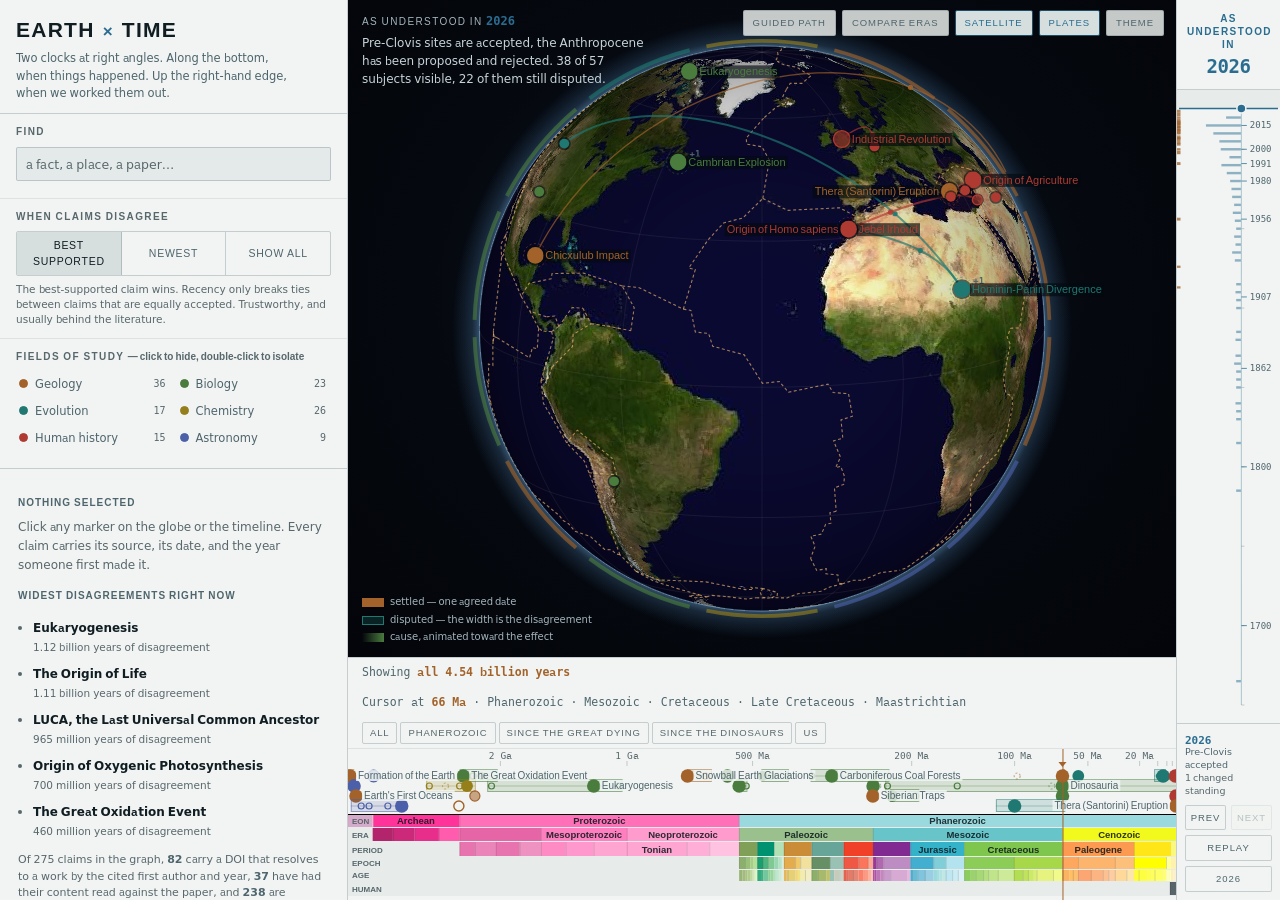
==== commit fc762386: "Say the slider values in words, and make the field chips a finger target A reader-acceptance pass in" ====
--- a/artifact.html
+++ b/artifact.html
@@ -204,6 +204,7 @@
 .subs { display: grid; grid-template-columns: 1fr 1fr; gap: 3px 6px; }
 .sub {
   display: flex; align-items: center; gap: 7px; padding: 3px 5px 3px 3px;
+  min-height: 24px; box-sizing: border-box;   /* a finger target, WCAG 2.5.8; it was 23px */
   border-radius: var(--r); cursor: pointer; text-align: left; width: 100%;
   font-size: 11.5px; color: var(--chalk-dim); transition: background .12s, color .12s;
 }
@@ -4012,8 +4013,14 @@
     const ctx = cursorContext(S.cursor);
     document.getElementById('rd-cursor').innerHTML =
       `Cursor at <b>${fmtYbp(S.cursor)}</b>${ctx.length ? ' · ' + esc(ctx.join(' · ')) : ''}`;
+    /* aria-valuenow alone is a bare number in a unit nothing on screen uses:
+       the time axis announced "66043000" for a cursor the readout calls
+       "66 Ma", and the rail a year with nothing to say it is the year the
+       record is read from. aria-valuetext is what carries the words. */
     kcv.setAttribute('aria-valuenow', S.kt);
+    kcv.setAttribute('aria-valuetext', `as understood in ${S.kt}`);
     ccv.setAttribute('aria-valuenow', Math.round(S.cursor));
+    ccv.setAttribute('aria-valuetext', `cursor at ${fmtYbp(S.cursor)}`);
     if (!diffwrap.hidden) renderDiff();
     needPanel = false;
   }
